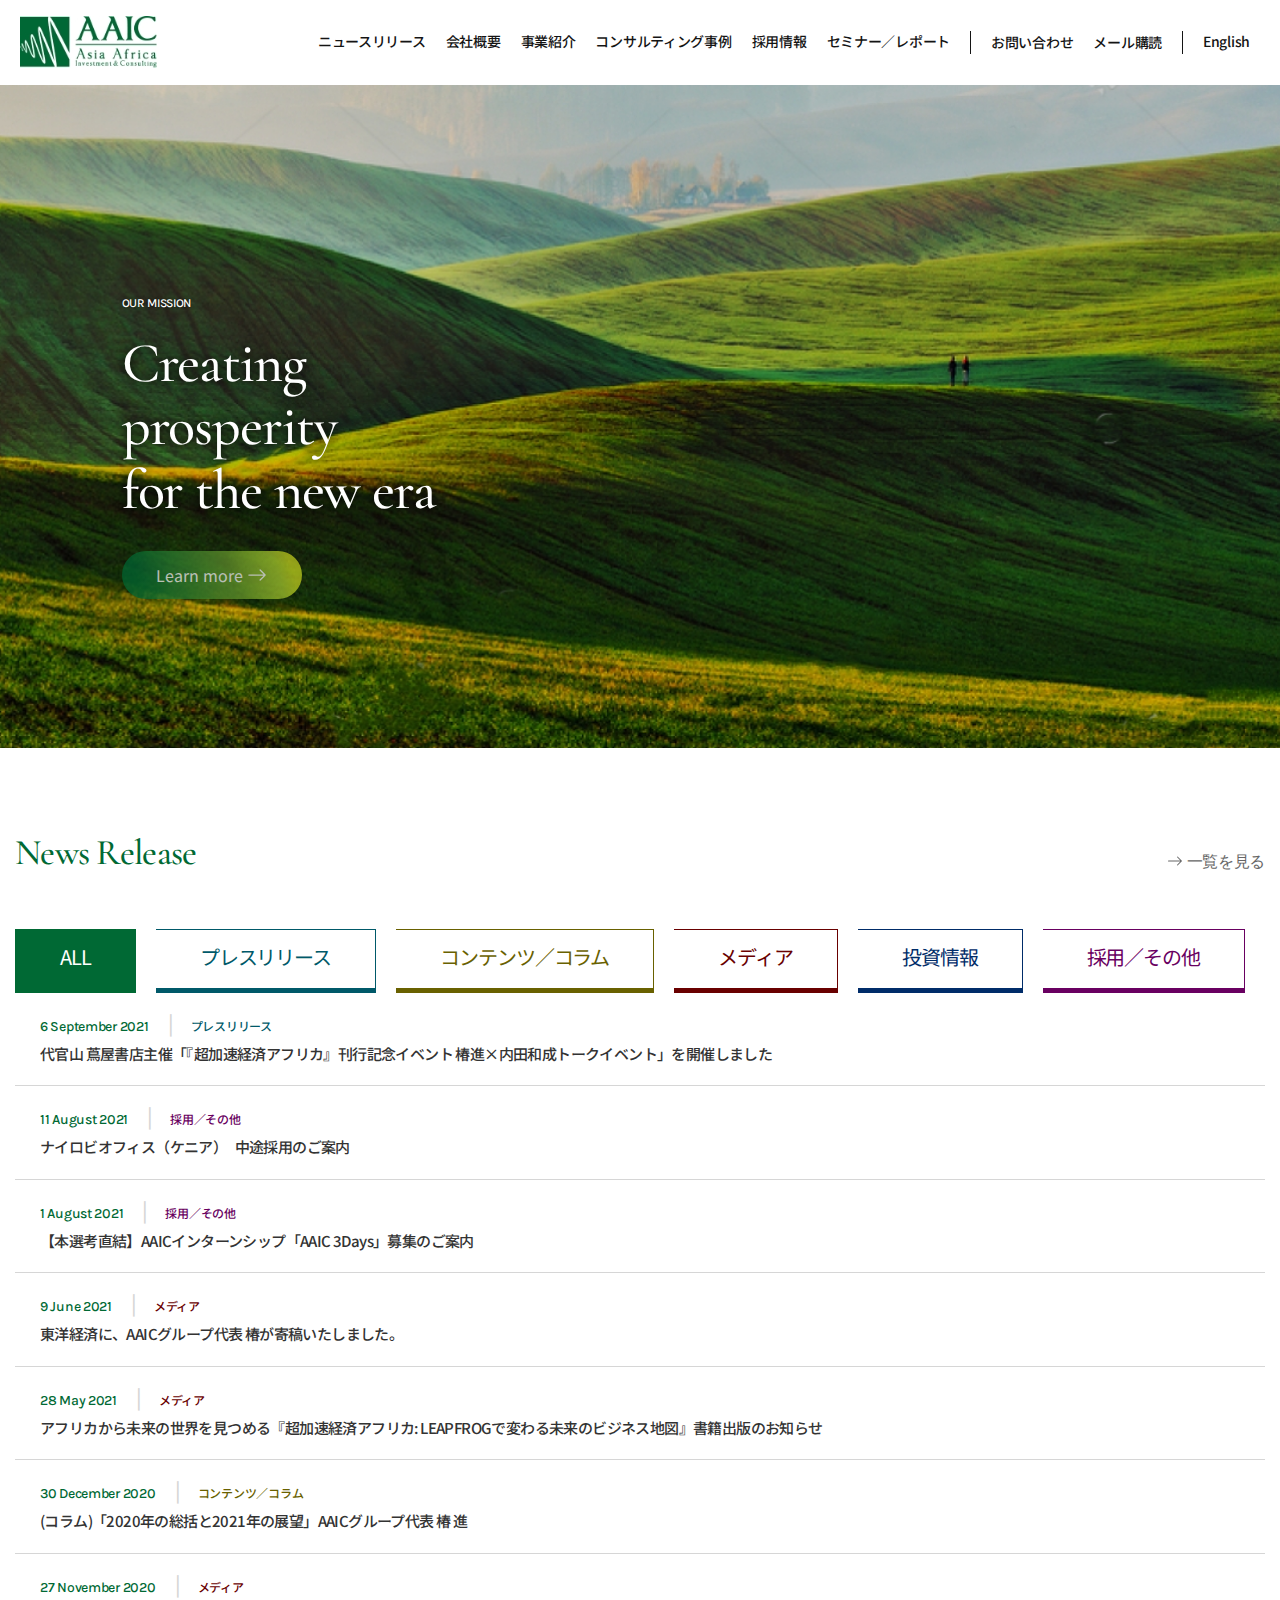
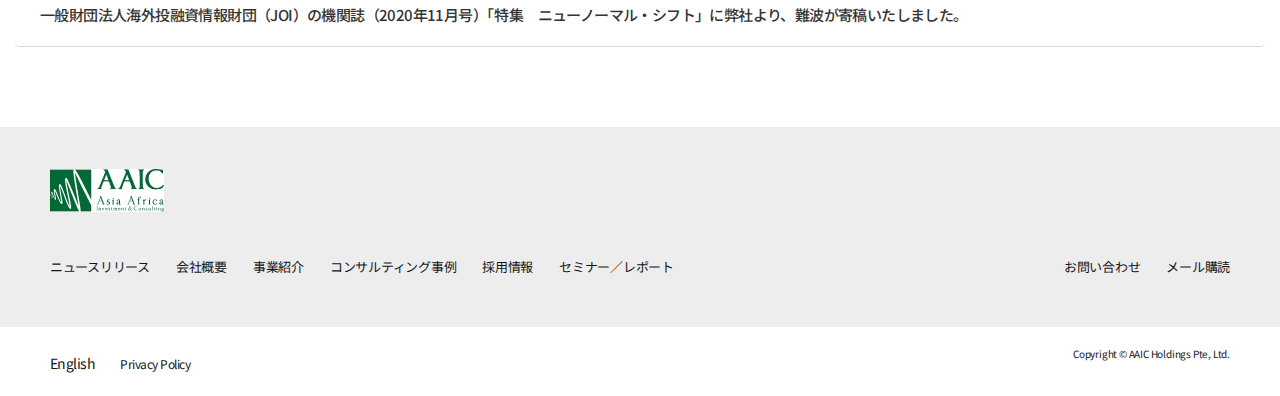
==== aaic/index.html @ 845ca5a8 "deploy" ====
<!doctype html><html lang=""><head><meta charset="utf-8"><meta http-equiv="X-UA-Compatible" content="IE=edge"><meta name="viewport" content="width=device-width,initial-scale=1,shrink-to-fit=no"><link rel="icon" href="/favicon.ico"><title>aaic</title><script defer="defer" type="module" src="/js/chunk-vendors.25157bea.js"></script><script defer="defer" type="module" src="/js/app.3778b947.js"></script><link href="/css/app.401bd518.css" rel="stylesheet"><script defer="defer" src="/js/chunk-vendors-legacy.6e0a850a.js" nomodule></script><script defer="defer" src="/js/app-legacy.5fd14888.js" nomodule></script></head><body><noscript><strong>We're sorry but aaic doesn't work properly without JavaScript enabled. Please enable it to continue.</strong></noscript><div id="app"></div></body></html>
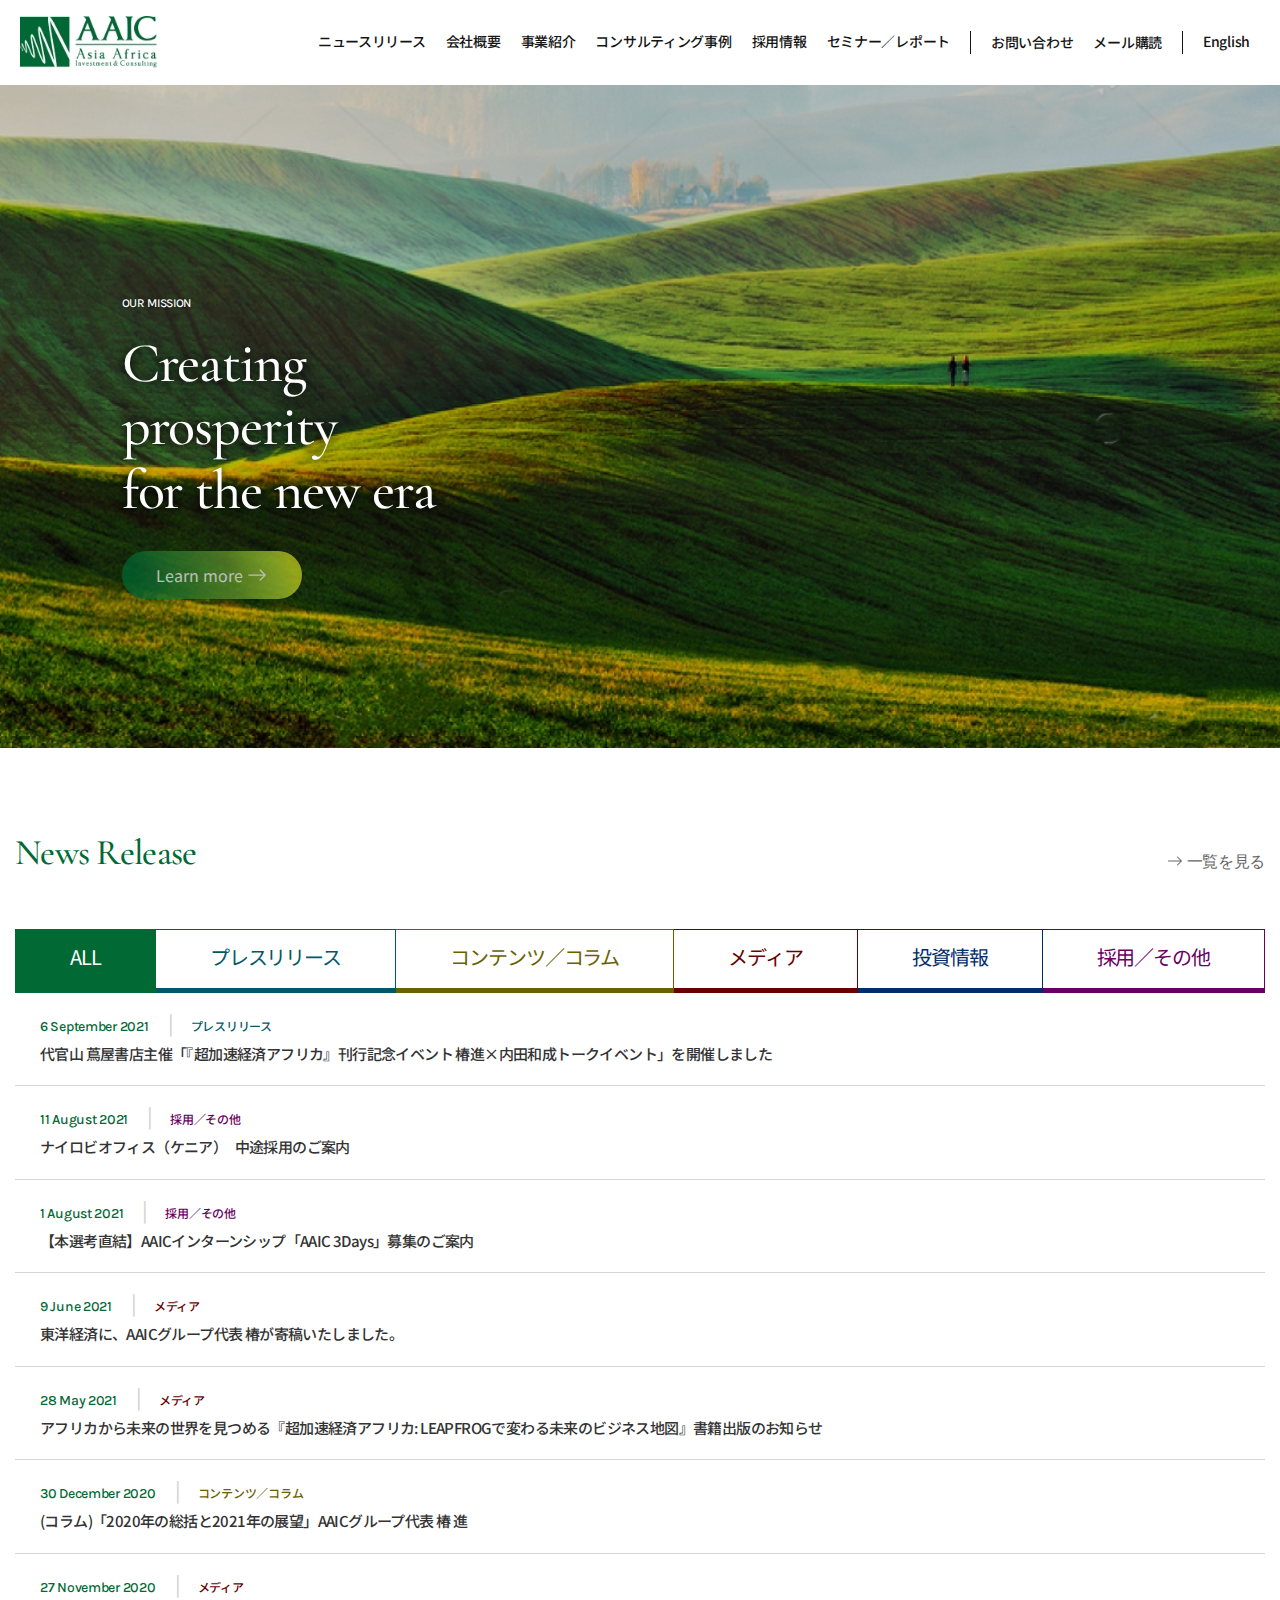
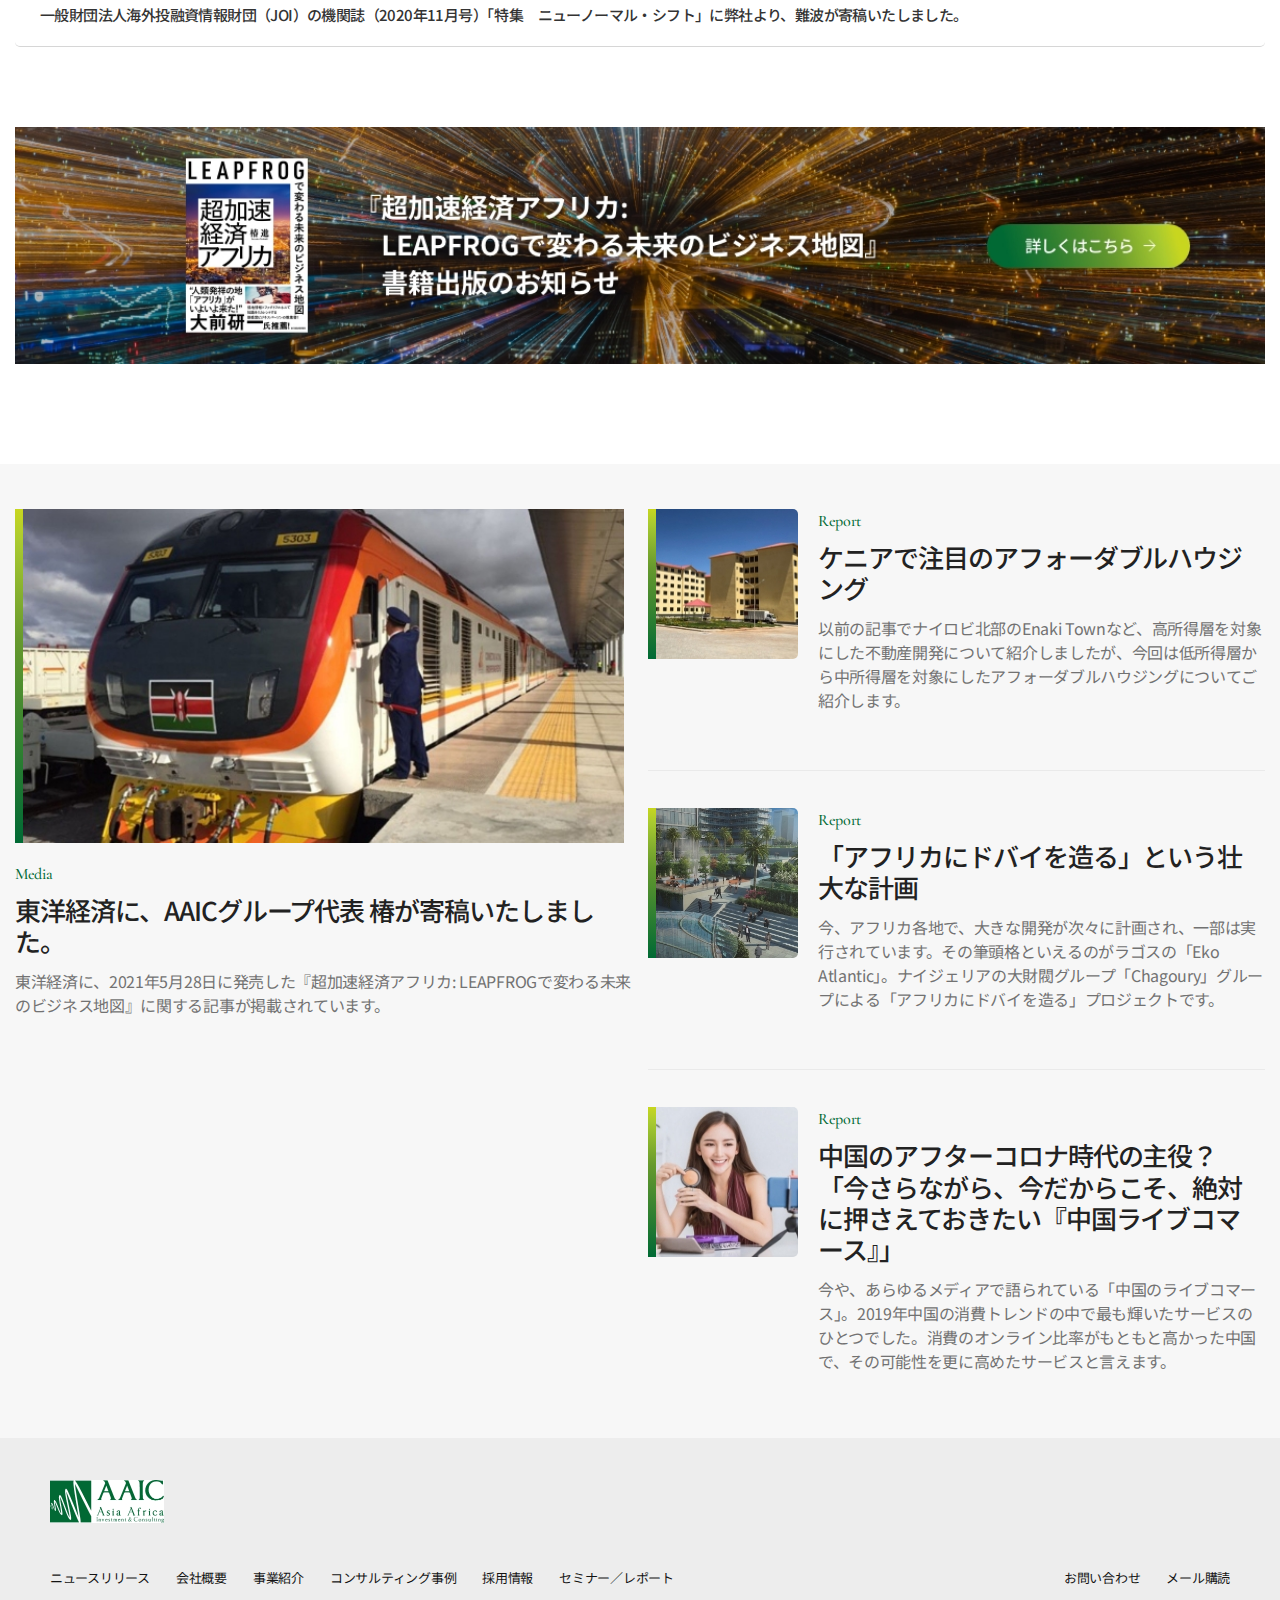
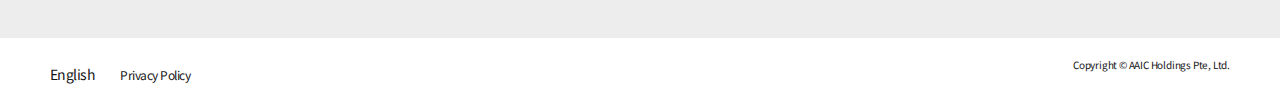
==== commit 9c0e17a2: "deploy" ====
--- a/aaic/index.html
+++ b/aaic/index.html
@@ -1 +1 @@
-<!doctype html><html lang=""><head><meta charset="utf-8"><meta http-equiv="X-UA-Compatible" content="IE=edge"><meta name="viewport" content="width=device-width,initial-scale=1,shrink-to-fit=no"><link rel="icon" href="/favicon.ico"><title>aaic</title><script defer="defer" type="module" src="/js/chunk-vendors.25157bea.js"></script><script defer="defer" type="module" src="/js/app.3778b947.js"></script><link href="/css/app.401bd518.css" rel="stylesheet"><script defer="defer" src="/js/chunk-vendors-legacy.6e0a850a.js" nomodule></script><script defer="defer" src="/js/app-legacy.5fd14888.js" nomodule></script></head><body><noscript><strong>We're sorry but aaic doesn't work properly without JavaScript enabled. Please enable it to continue.</strong></noscript><div id="app"></div></body></html>+<!doctype html><html lang=""><head><meta charset="utf-8"><meta http-equiv="X-UA-Compatible" content="IE=edge"><meta name="viewport" content="width=device-width,initial-scale=1,shrink-to-fit=no"><link rel="icon" href="/aaic/favicon.ico"><title>aaic</title><script defer="defer" type="module" src="/aaic/js/chunk-vendors.1014a394.js"></script><script defer="defer" type="module" src="/aaic/js/app.ac16216f.js"></script><link href="/aaic/css/app.35cb3656.css" rel="stylesheet"><script defer="defer" src="/aaic/js/chunk-vendors-legacy.de3f3c85.js" nomodule></script><script defer="defer" src="/aaic/js/app-legacy.ffe0fc0a.js" nomodule></script></head><body><noscript><strong>We're sorry but aaic doesn't work properly without JavaScript enabled. Please enable it to continue.</strong></noscript><div id="app"></div></body></html>--- a/aaic/css/app.35cb3656.css
+++ b/aaic/css/app.35cb3656.css
@@ -0,0 +1,40 @@
+@import url(https://fonts.googleapis.com/css2?family=Noto+Sans+TC:wght@300;400;500;700&family=Noto+Serif+TC:wght@200;400;500;600;700;900&display=swap);@import url(https://fonts.googleapis.com/css2?family=Noto+Sans+JP:wght@100;300;400;500;700;900&display=swap);@import url(https://fonts.googleapis.com/css2?family=Cormorant+Garamond:ital,wght@0,300;0,400;0,500;0,600;0,700;1,300;1,400;1,500;1,600;1,700&display=swap);@import url(https://fonts.googleapis.com/css2?family=Karla:wght@200;300;400;500;600;700;800&display=swap);
+/*!
+ * Bootstrap v4.5.3 (https://getbootstrap.com/)
+ * Copyright 2011-2020 The Bootstrap Authors
+ * Copyright 2011-2020 Twitter, Inc.
+ * Licensed under MIT (https://github.com/twbs/bootstrap/blob/main/LICENSE)
+ */:root{--blue:#007bff;--indigo:#6610f2;--purple:#6f42c1;--pink:#e83e8c;--red:#dc3545;--orange:#fd7e14;--yellow:#ffc107;--green:#28a745;--teal:#20c997;--cyan:#17a2b8;--white:#fff;--gray:#6c757d;--gray-dark:#343a40;--primary:#007bff;--secondary:#6c757d;--success:#28a745;--info:#17a2b8;--warning:#ffc107;--danger:#dc3545;--light:#f8f9fa;--dark:#343a40;--breakpoint-xs:0;--breakpoint-sm:576px;--breakpoint-md:768px;--breakpoint-lg:992px;--breakpoint-xl:1200px;--font-family-sans-serif:-apple-system,BlinkMacSystemFont,"Segoe UI",Roboto,"Helvetica Neue",Arial,"Noto Sans",sans-serif,"Apple Color Emoji","Segoe UI Emoji","Segoe UI Symbol","Noto Color Emoji";--font-family-monospace:SFMono-Regular,Menlo,Monaco,Consolas,"Liberation Mono","Courier New",monospace}*,:after,:before{box-sizing:border-box}html{font-family:sans-serif;line-height:1.15;-webkit-text-size-adjust:100%;-webkit-tap-highlight-color:rgba(0,0,0,0)}article,aside,figcaption,figure,footer,header,hgroup,main,nav,section{display:block}body{margin:0;font-family:-apple-system,BlinkMacSystemFont,Segoe UI,Roboto,Helvetica Neue,Arial,Noto Sans,sans-serif,Apple Color Emoji,Segoe UI Emoji,Segoe UI Symbol,Noto Color Emoji;font-size:1rem;font-weight:400;line-height:1.5;color:#212529;text-align:left;background-color:#fff}[tabindex="-1"]:focus:not(:focus-visible){outline:0!important}hr{box-sizing:content-box;height:0;overflow:visible}h1,h2,h3,h4,h5,h6{margin-top:0;margin-bottom:.5rem}p{margin-top:0;margin-bottom:1rem}abbr[data-original-title],abbr[title]{text-decoration:underline;-webkit-text-decoration:underline dotted;text-decoration:underline dotted;cursor:help;border-bottom:0;-webkit-text-decoration-skip-ink:none;text-decoration-skip-ink:none}address{font-style:normal;line-height:inherit}address,dl,ol,ul{margin-bottom:1rem}dl,ol,ul{margin-top:0}ol ol,ol ul,ul ol,ul ul{margin-bottom:0}dt{font-weight:700}dd{margin-bottom:.5rem;margin-left:0}blockquote{margin:0 0 1rem}b,strong{font-weight:bolder}small{font-size:80%}sub,sup{position:relative;font-size:75%;line-height:0;vertical-align:baseline}sub{bottom:-.25em}sup{top:-.5em}a{color:#007bff;text-decoration:none;background-color:transparent}a:hover{color:#0056b3;text-decoration:underline}a:not([href]):not([class]),a:not([href]):not([class]):hover{color:inherit;text-decoration:none}code,kbd,pre,samp{font-family:SFMono-Regular,Menlo,Monaco,Consolas,Liberation Mono,Courier New,monospace;font-size:1em}pre{margin-top:0;margin-bottom:1rem;overflow:auto;-ms-overflow-style:scrollbar}figure{margin:0 0 1rem}img{border-style:none}img,svg{vertical-align:middle}svg{overflow:hidden}table{border-collapse:collapse}caption{padding-top:.75rem;padding-bottom:.75rem;color:#6c757d;text-align:left;caption-side:bottom}th{text-align:inherit;text-align:-webkit-match-parent}label{display:inline-block;margin-bottom:.5rem}button{border-radius:0}button:focus{outline:1px dotted;outline:5px auto -webkit-focus-ring-color}button,input,optgroup,select,textarea{margin:0;font-family:inherit;font-size:inherit;line-height:inherit}button,input{overflow:visible}button,select{text-transform:none}[role=button]{cursor:pointer}select{word-wrap:normal}[type=button],[type=reset],[type=submit],button{-webkit-appearance:button}[type=button]:not(:disabled),[type=reset]:not(:disabled),[type=submit]:not(:disabled),button:not(:disabled){cursor:pointer}[type=button]::-moz-focus-inner,[type=reset]::-moz-focus-inner,[type=submit]::-moz-focus-inner,button::-moz-focus-inner{padding:0;border-style:none}input[type=checkbox],input[type=radio]{box-sizing:border-box;padding:0}textarea{overflow:auto;resize:vertical}fieldset{min-width:0;padding:0;margin:0;border:0}legend{display:block;width:100%;max-width:100%;padding:0;margin-bottom:.5rem;font-size:1.5rem;line-height:inherit;color:inherit;white-space:normal}progress{vertical-align:baseline}[type=number]::-webkit-inner-spin-button,[type=number]::-webkit-outer-spin-button{height:auto}[type=search]{outline-offset:-2px;-webkit-appearance:none}[type=search]::-webkit-search-decoration{-webkit-appearance:none}::-webkit-file-upload-button{font:inherit;-webkit-appearance:button}output{display:inline-block}summary{display:list-item;cursor:pointer}template{display:none}[hidden]{display:none!important}.h1,.h2,.h3,.h4,.h5,.h6,h1,h2,h3,h4,h5,h6{margin-bottom:.5rem;font-weight:500;line-height:1.2}.h1,h1{font-size:2.5rem}.h2,h2{font-size:2rem}.h3,h3{font-size:1.75rem}.h4,h4{font-size:1.5rem}.h5,h5{font-size:1.25rem}.h6,h6{font-size:1rem}.lead{font-size:1.25rem;font-weight:300}.display-1{font-size:6rem}.display-1,.display-2{font-weight:300;line-height:1.2}.display-2{font-size:5.5rem}.display-3{font-size:4.5rem}.display-3,.display-4{font-weight:300;line-height:1.2}.display-4{font-size:3.5rem}hr{margin-top:1rem;margin-bottom:1rem;border:0;border-top:1px solid rgba(0,0,0,.1)}.small,small{font-size:80%;font-weight:400}.mark,mark{padding:.2em;background-color:#fcf8e3}.list-inline,.list-unstyled{padding-left:0;list-style:none}.list-inline-item{display:inline-block}.list-inline-item:not(:last-child){margin-right:.5rem}.initialism{font-size:90%;text-transform:uppercase}.blockquote{margin-bottom:1rem;font-size:1.25rem}.blockquote-footer{display:block;font-size:80%;color:#6c757d}.blockquote-footer:before{content:"\2014\00A0"}.img-fluid,.img-thumbnail{max-width:100%;height:auto}.img-thumbnail{padding:.25rem;background-color:#fff;border:1px solid #dee2e6;border-radius:.25rem}.figure{display:inline-block}.figure-img{margin-bottom:.5rem;line-height:1}.figure-caption{font-size:90%;color:#6c757d}code{font-size:87.5%;color:#e83e8c;word-wrap:break-word}a>code{color:inherit}kbd{padding:.2rem .4rem;font-size:87.5%;color:#fff;background-color:#212529;border-radius:.2rem}kbd kbd{padding:0;font-size:100%;font-weight:700}pre{display:block;font-size:87.5%;color:#212529}pre code{font-size:inherit;color:inherit;word-break:normal}.pre-scrollable{max-height:340px;overflow-y:scroll}.container,.container-fluid,.container-lg,.container-md,.container-sm,.container-xl,.container-xxl{width:100%;padding-right:15px;padding-left:15px;margin-right:auto;margin-left:auto}@media (min-width:576px){.container,.container-sm{max-width:400px}}@media (min-width:768px){.container,.container-md,.container-sm{max-width:777px}}@media (min-width:992px){.container,.container-lg,.container-md,.container-sm{max-width:1100px}}@media (min-width:1200px){.container,.container-lg,.container-md,.container-sm,.container-xl{max-width:1300px}}.container,.container-lg,.container-md,.container-sm,.container-xl{max-width:1440px}.row{display:flex;flex-wrap:wrap;margin-right:-15px;margin-left:-15px}.no-gutters{margin-right:0;margin-left:0}.no-gutters>.col,.no-gutters>[class*=col-]{padding-right:0;padding-left:0}.col,.col-1,.col-10,.col-11,.col-12,.col-2,.col-3,.col-4,.col-5,.col-6,.col-7,.col-8,.col-9,.col-auto,.col-lg,.col-lg-1,.col-lg-10,.col-lg-11,.col-lg-12,.col-lg-2,.col-lg-3,.col-lg-4,.col-lg-5,.col-lg-6,.col-lg-7,.col-lg-8,.col-lg-9,.col-lg-auto,.col-md,.col-md-1,.col-md-10,.col-md-11,.col-md-12,.col-md-2,.col-md-3,.col-md-4,.col-md-5,.col-md-6,.col-md-7,.col-md-8,.col-md-9,.col-md-auto,.col-sm,.col-sm-1,.col-sm-10,.col-sm-11,.col-sm-12,.col-sm-2,.col-sm-3,.col-sm-4,.col-sm-5,.col-sm-6,.col-sm-7,.col-sm-8,.col-sm-9,.col-sm-auto,.col-xl,.col-xl-1,.col-xl-10,.col-xl-11,.col-xl-12,.col-xl-2,.col-xl-3,.col-xl-4,.col-xl-5,.col-xl-6,.col-xl-7,.col-xl-8,.col-xl-9,.col-xl-auto{position:relative;width:100%;padding-right:15px;padding-left:15px}.col{flex-basis:0;flex-grow:1;max-width:100%}.row-cols-1>*{flex:0 0 100%;max-width:100%}.row-cols-2>*{flex:0 0 50%;max-width:50%}.row-cols-3>*{flex:0 0 33.33333%;max-width:33.33333%}.row-cols-4>*{flex:0 0 25%;max-width:25%}.row-cols-5>*{flex:0 0 20%;max-width:20%}.row-cols-6>*{flex:0 0 16.66667%;max-width:16.66667%}.col-auto{flex:0 0 auto;width:auto;max-width:100%}.col-1{flex:0 0 8.33333%;max-width:8.33333%}.col-2{flex:0 0 16.66667%;max-width:16.66667%}.col-3{flex:0 0 25%;max-width:25%}.col-4{flex:0 0 33.33333%;max-width:33.33333%}.col-5{flex:0 0 41.66667%;max-width:41.66667%}.col-6{flex:0 0 50%;max-width:50%}.col-7{flex:0 0 58.33333%;max-width:58.33333%}.col-8{flex:0 0 66.66667%;max-width:66.66667%}.col-9{flex:0 0 75%;max-width:75%}.col-10{flex:0 0 83.33333%;max-width:83.33333%}.col-11{flex:0 0 91.66667%;max-width:91.66667%}.col-12{flex:0 0 100%;max-width:100%}.order-first{order:-1}.order-last{order:13}.order-0{order:0}.order-1{order:1}.order-2{order:2}.order-3{order:3}.order-4{order:4}.order-5{order:5}.order-6{order:6}.order-7{order:7}.order-8{order:8}.order-9{order:9}.order-10{order:10}.order-11{order:11}.order-12{order:12}.offset-1{margin-left:8.33333%}.offset-2{margin-left:16.66667%}.offset-3{margin-left:25%}.offset-4{margin-left:33.33333%}.offset-5{margin-left:41.66667%}.offset-6{margin-left:50%}.offset-7{margin-left:58.33333%}.offset-8{margin-left:66.66667%}.offset-9{margin-left:75%}.offset-10{margin-left:83.33333%}.offset-11{margin-left:91.66667%}@media (min-width:576px){.col-sm{flex-basis:0;flex-grow:1;max-width:100%}.row-cols-sm-1>*{flex:0 0 100%;max-width:100%}.row-cols-sm-2>*{flex:0 0 50%;max-width:50%}.row-cols-sm-3>*{flex:0 0 33.33333%;max-width:33.33333%}.row-cols-sm-4>*{flex:0 0 25%;max-width:25%}.row-cols-sm-5>*{flex:0 0 20%;max-width:20%}.row-cols-sm-6>*{flex:0 0 16.66667%;max-width:16.66667%}.col-sm-auto{flex:0 0 auto;width:auto;max-width:100%}.col-sm-1{flex:0 0 8.33333%;max-width:8.33333%}.col-sm-2{flex:0 0 16.66667%;max-width:16.66667%}.col-sm-3{flex:0 0 25%;max-width:25%}.col-sm-4{flex:0 0 33.33333%;max-width:33.33333%}.col-sm-5{flex:0 0 41.66667%;max-width:41.66667%}.col-sm-6{flex:0 0 50%;max-width:50%}.col-sm-7{flex:0 0 58.33333%;max-width:58.33333%}.col-sm-8{flex:0 0 66.66667%;max-width:66.66667%}.col-sm-9{flex:0 0 75%;max-width:75%}.col-sm-10{flex:0 0 83.33333%;max-width:83.33333%}.col-sm-11{flex:0 0 91.66667%;max-width:91.66667%}.col-sm-12{flex:0 0 100%;max-width:100%}.order-sm-first{order:-1}.order-sm-last{order:13}.order-sm-0{order:0}.order-sm-1{order:1}.order-sm-2{order:2}.order-sm-3{order:3}.order-sm-4{order:4}.order-sm-5{order:5}.order-sm-6{order:6}.order-sm-7{order:7}.order-sm-8{order:8}.order-sm-9{order:9}.order-sm-10{order:10}.order-sm-11{order:11}.order-sm-12{order:12}.offset-sm-0{margin-left:0}.offset-sm-1{margin-left:8.33333%}.offset-sm-2{margin-left:16.66667%}.offset-sm-3{margin-left:25%}.offset-sm-4{margin-left:33.33333%}.offset-sm-5{margin-left:41.66667%}.offset-sm-6{margin-left:50%}.offset-sm-7{margin-left:58.33333%}.offset-sm-8{margin-left:66.66667%}.offset-sm-9{margin-left:75%}.offset-sm-10{margin-left:83.33333%}.offset-sm-11{margin-left:91.66667%}}@media (min-width:768px){.col-md{flex-basis:0;flex-grow:1;max-width:100%}.row-cols-md-1>*{flex:0 0 100%;max-width:100%}.row-cols-md-2>*{flex:0 0 50%;max-width:50%}.row-cols-md-3>*{flex:0 0 33.33333%;max-width:33.33333%}.row-cols-md-4>*{flex:0 0 25%;max-width:25%}.row-cols-md-5>*{flex:0 0 20%;max-width:20%}.row-cols-md-6>*{flex:0 0 16.66667%;max-width:16.66667%}.col-md-auto{flex:0 0 auto;width:auto;max-width:100%}.col-md-1{flex:0 0 8.33333%;max-width:8.33333%}.col-md-2{flex:0 0 16.66667%;max-width:16.66667%}.col-md-3{flex:0 0 25%;max-width:25%}.col-md-4{flex:0 0 33.33333%;max-width:33.33333%}.col-md-5{flex:0 0 41.66667%;max-width:41.66667%}.col-md-6{flex:0 0 50%;max-width:50%}.col-md-7{flex:0 0 58.33333%;max-width:58.33333%}.col-md-8{flex:0 0 66.66667%;max-width:66.66667%}.col-md-9{flex:0 0 75%;max-width:75%}.col-md-10{flex:0 0 83.33333%;max-width:83.33333%}.col-md-11{flex:0 0 91.66667%;max-width:91.66667%}.col-md-12{flex:0 0 100%;max-width:100%}.order-md-first{order:-1}.order-md-last{order:13}.order-md-0{order:0}.order-md-1{order:1}.order-md-2{order:2}.order-md-3{order:3}.order-md-4{order:4}.order-md-5{order:5}.order-md-6{order:6}.order-md-7{order:7}.order-md-8{order:8}.order-md-9{order:9}.order-md-10{order:10}.order-md-11{order:11}.order-md-12{order:12}.offset-md-0{margin-left:0}.offset-md-1{margin-left:8.33333%}.offset-md-2{margin-left:16.66667%}.offset-md-3{margin-left:25%}.offset-md-4{margin-left:33.33333%}.offset-md-5{margin-left:41.66667%}.offset-md-6{margin-left:50%}.offset-md-7{margin-left:58.33333%}.offset-md-8{margin-left:66.66667%}.offset-md-9{margin-left:75%}.offset-md-10{margin-left:83.33333%}.offset-md-11{margin-left:91.66667%}}@media (min-width:992px){.col-lg{flex-basis:0;flex-grow:1;max-width:100%}.row-cols-lg-1>*{flex:0 0 100%;max-width:100%}.row-cols-lg-2>*{flex:0 0 50%;max-width:50%}.row-cols-lg-3>*{flex:0 0 33.33333%;max-width:33.33333%}.row-cols-lg-4>*{flex:0 0 25%;max-width:25%}.row-cols-lg-5>*{flex:0 0 20%;max-width:20%}.row-cols-lg-6>*{flex:0 0 16.66667%;max-width:16.66667%}.col-lg-auto{flex:0 0 auto;width:auto;max-width:100%}.col-lg-1{flex:0 0 8.33333%;max-width:8.33333%}.col-lg-2{flex:0 0 16.66667%;max-width:16.66667%}.col-lg-3{flex:0 0 25%;max-width:25%}.col-lg-4{flex:0 0 33.33333%;max-width:33.33333%}.col-lg-5{flex:0 0 41.66667%;max-width:41.66667%}.col-lg-6{flex:0 0 50%;max-width:50%}.col-lg-7{flex:0 0 58.33333%;max-width:58.33333%}.col-lg-8{flex:0 0 66.66667%;max-width:66.66667%}.col-lg-9{flex:0 0 75%;max-width:75%}.col-lg-10{flex:0 0 83.33333%;max-width:83.33333%}.col-lg-11{flex:0 0 91.66667%;max-width:91.66667%}.col-lg-12{flex:0 0 100%;max-width:100%}.order-lg-first{order:-1}.order-lg-last{order:13}.order-lg-0{order:0}.order-lg-1{order:1}.order-lg-2{order:2}.order-lg-3{order:3}.order-lg-4{order:4}.order-lg-5{order:5}.order-lg-6{order:6}.order-lg-7{order:7}.order-lg-8{order:8}.order-lg-9{order:9}.order-lg-10{order:10}.order-lg-11{order:11}.order-lg-12{order:12}.offset-lg-0{margin-left:0}.offset-lg-1{margin-left:8.33333%}.offset-lg-2{margin-left:16.66667%}.offset-lg-3{margin-left:25%}.offset-lg-4{margin-left:33.33333%}.offset-lg-5{margin-left:41.66667%}.offset-lg-6{margin-left:50%}.offset-lg-7{margin-left:58.33333%}.offset-lg-8{margin-left:66.66667%}.offset-lg-9{margin-left:75%}.offset-lg-10{margin-left:83.33333%}.offset-lg-11{margin-left:91.66667%}}@media (min-width:1200px){.col-xl{flex-basis:0;flex-grow:1;max-width:100%}.row-cols-xl-1>*{flex:0 0 100%;max-width:100%}.row-cols-xl-2>*{flex:0 0 50%;max-width:50%}.row-cols-xl-3>*{flex:0 0 33.33333%;max-width:33.33333%}.row-cols-xl-4>*{flex:0 0 25%;max-width:25%}.row-cols-xl-5>*{flex:0 0 20%;max-width:20%}.row-cols-xl-6>*{flex:0 0 16.66667%;max-width:16.66667%}.col-xl-auto{flex:0 0 auto;width:auto;max-width:100%}.col-xl-1{flex:0 0 8.33333%;max-width:8.33333%}.col-xl-2{flex:0 0 16.66667%;max-width:16.66667%}.col-xl-3{flex:0 0 25%;max-width:25%}.col-xl-4{flex:0 0 33.33333%;max-width:33.33333%}.col-xl-5{flex:0 0 41.66667%;max-width:41.66667%}.col-xl-6{flex:0 0 50%;max-width:50%}.col-xl-7{flex:0 0 58.33333%;max-width:58.33333%}.col-xl-8{flex:0 0 66.66667%;max-width:66.66667%}.col-xl-9{flex:0 0 75%;max-width:75%}.col-xl-10{flex:0 0 83.33333%;max-width:83.33333%}.col-xl-11{flex:0 0 91.66667%;max-width:91.66667%}.col-xl-12{flex:0 0 100%;max-width:100%}.order-xl-first{order:-1}.order-xl-last{order:13}.order-xl-0{order:0}.order-xl-1{order:1}.order-xl-2{order:2}.order-xl-3{order:3}.order-xl-4{order:4}.order-xl-5{order:5}.order-xl-6{order:6}.order-xl-7{order:7}.order-xl-8{order:8}.order-xl-9{order:9}.order-xl-10{order:10}.order-xl-11{order:11}.order-xl-12{order:12}.offset-xl-0{margin-left:0}.offset-xl-1{margin-left:8.33333%}.offset-xl-2{margin-left:16.66667%}.offset-xl-3{margin-left:25%}.offset-xl-4{margin-left:33.33333%}.offset-xl-5{margin-left:41.66667%}.offset-xl-6{margin-left:50%}.offset-xl-7{margin-left:58.33333%}.offset-xl-8{margin-left:66.66667%}.offset-xl-9{margin-left:75%}.offset-xl-10{margin-left:83.33333%}.offset-xl-11{margin-left:91.66667%}}.table{width:100%;margin-bottom:1rem;color:#212529}.table td,.table th{padding:.75rem;vertical-align:top;border-top:1px solid #dee2e6}.table thead th{vertical-align:bottom;border-bottom:2px solid #dee2e6}.table tbody+tbody{border-top:2px solid #dee2e6}.table-sm td,.table-sm th{padding:.3rem}.table-bordered,.table-bordered td,.table-bordered th{border:1px solid #dee2e6}.table-bordered thead td,.table-bordered thead th{border-bottom-width:2px}.table-borderless tbody+tbody,.table-borderless td,.table-borderless th,.table-borderless thead th{border:0}.table-striped tbody tr:nth-of-type(odd){background-color:rgba(0,0,0,.05)}.table-hover tbody tr:hover{color:#212529;background-color:rgba(0,0,0,.075)}.table-primary,.table-primary>td,.table-primary>th{background-color:#b8daff}.table-primary tbody+tbody,.table-primary td,.table-primary th,.table-primary thead th{border-color:#7abaff}.table-hover .table-primary:hover,.table-hover .table-primary:hover>td,.table-hover .table-primary:hover>th{background-color:#9fcdff}.table-secondary,.table-secondary>td,.table-secondary>th{background-color:#d6d8db}.table-secondary tbody+tbody,.table-secondary td,.table-secondary th,.table-secondary thead th{border-color:#b3b7bb}.table-hover .table-secondary:hover,.table-hover .table-secondary:hover>td,.table-hover .table-secondary:hover>th{background-color:#c8cbcf}.table-success,.table-success>td,.table-success>th{background-color:#c3e6cb}.table-success tbody+tbody,.table-success td,.table-success th,.table-success thead th{border-color:#8fd19e}.table-hover .table-success:hover,.table-hover .table-success:hover>td,.table-hover .table-success:hover>th{background-color:#b1dfbb}.table-info,.table-info>td,.table-info>th{background-color:#bee5eb}.table-info tbody+tbody,.table-info td,.table-info th,.table-info thead th{border-color:#86cfda}.table-hover .table-info:hover,.table-hover .table-info:hover>td,.table-hover .table-info:hover>th{background-color:#abdde5}.table-warning,.table-warning>td,.table-warning>th{background-color:#ffeeba}.table-warning tbody+tbody,.table-warning td,.table-warning th,.table-warning thead th{border-color:#ffdf7e}.table-hover .table-warning:hover,.table-hover .table-warning:hover>td,.table-hover .table-warning:hover>th{background-color:#ffe8a1}.table-danger,.table-danger>td,.table-danger>th{background-color:#f5c6cb}.table-danger tbody+tbody,.table-danger td,.table-danger th,.table-danger thead th{border-color:#ed969e}.table-hover .table-danger:hover,.table-hover .table-danger:hover>td,.table-hover .table-danger:hover>th{background-color:#f1b0b7}.table-light,.table-light>td,.table-light>th{background-color:#fdfdfe}.table-light tbody+tbody,.table-light td,.table-light th,.table-light thead th{border-color:#fbfcfc}.table-hover .table-light:hover,.table-hover .table-light:hover>td,.table-hover .table-light:hover>th{background-color:#ececf6}.table-dark,.table-dark>td,.table-dark>th{background-color:#c6c8ca}.table-dark tbody+tbody,.table-dark td,.table-dark th,.table-dark thead th{border-color:#95999c}.table-hover .table-dark:hover,.table-hover .table-dark:hover>td,.table-hover .table-dark:hover>th{background-color:#b9bbbe}.table-active,.table-active>td,.table-active>th,.table-hover .table-active:hover,.table-hover .table-active:hover>td,.table-hover .table-active:hover>th{background-color:rgba(0,0,0,.075)}.table .thead-dark th{color:#fff;background-color:#343a40;border-color:#454d55}.table .thead-light th{color:#495057;background-color:#e9ecef;border-color:#dee2e6}.table-dark{color:#fff;background-color:#343a40}.table-dark td,.table-dark th,.table-dark thead th{border-color:#454d55}.table-dark.table-bordered{border:0}.table-dark.table-striped tbody tr:nth-of-type(odd){background-color:hsla(0,0%,100%,.05)}.table-dark.table-hover tbody tr:hover{color:#fff;background-color:hsla(0,0%,100%,.075)}@media (max-width:575.98px){.table-responsive-sm{display:block;width:100%;overflow-x:auto;-webkit-overflow-scrolling:touch}.table-responsive-sm>.table-bordered{border:0}}@media (max-width:767.98px){.table-responsive-md{display:block;width:100%;overflow-x:auto;-webkit-overflow-scrolling:touch}.table-responsive-md>.table-bordered{border:0}}@media (max-width:991.98px){.table-responsive-lg{display:block;width:100%;overflow-x:auto;-webkit-overflow-scrolling:touch}.table-responsive-lg>.table-bordered{border:0}}@media (max-width:1199.98px){.table-responsive-xl{display:block;width:100%;overflow-x:auto;-webkit-overflow-scrolling:touch}.table-responsive-xl>.table-bordered{border:0}}.table-responsive{display:block;width:100%;overflow-x:auto;-webkit-overflow-scrolling:touch}.table-responsive>.table-bordered{border:0}.form-control{display:block;width:100%;height:calc(1.5em + .75rem + 2px);padding:.375rem .75rem;font-size:1rem;font-weight:400;line-height:1.5;color:#495057;background-color:#fff;background-clip:padding-box;border:1px solid #ced4da;border-radius:.25rem;transition:border-color .15s ease-in-out,box-shadow .15s ease-in-out}@media (prefers-reduced-motion:reduce){.form-control{transition:none}}.form-control::-ms-expand{background-color:transparent;border:0}.form-control:-moz-focusring{color:transparent;text-shadow:0 0 0 #495057}.form-control:focus{color:#495057;background-color:#fff;border-color:#80bdff;outline:0;box-shadow:0 0 0 .2rem rgba(0,123,255,.25)}.form-control::-moz-placeholder{color:#6c757d;opacity:1}.form-control:-ms-input-placeholder{color:#6c757d;opacity:1}.form-control::placeholder{color:#6c757d;opacity:1}.form-control:disabled,.form-control[readonly]{background-color:#e9ecef;opacity:1}input[type=date].form-control,input[type=datetime-local].form-control,input[type=month].form-control,input[type=time].form-control{-webkit-appearance:none;-moz-appearance:none;appearance:none}select.form-control:focus::-ms-value{color:#495057;background-color:#fff}.form-control-file,.form-control-range{display:block;width:100%}.col-form-label{padding-top:calc(.375rem + 1px);padding-bottom:calc(.375rem + 1px);margin-bottom:0;font-size:inherit;line-height:1.5}.col-form-label-lg{padding-top:calc(.5rem + 1px);padding-bottom:calc(.5rem + 1px);font-size:1.25rem;line-height:1.5}.col-form-label-sm{padding-top:calc(.25rem + 1px);padding-bottom:calc(.25rem + 1px);font-size:.875rem;line-height:1.5}.form-control-plaintext{display:block;width:100%;padding:.375rem 0;margin-bottom:0;font-size:1rem;line-height:1.5;color:#212529;background-color:transparent;border:solid transparent;border-width:1px 0}.form-control-plaintext.form-control-lg,.form-control-plaintext.form-control-sm{padding-right:0;padding-left:0}.form-control-sm{height:calc(1.5em + .5rem + 2px);padding:.25rem .5rem;font-size:.875rem;line-height:1.5;border-radius:.2rem}.form-control-lg{height:calc(1.5em + 1rem + 2px);padding:.5rem 1rem;font-size:1.25rem;line-height:1.5;border-radius:.3rem}select.form-control[multiple],select.form-control[size],textarea.form-control{height:auto}.form-group{margin-bottom:1rem}.form-text{display:block;margin-top:.25rem}.form-row{display:flex;flex-wrap:wrap;margin-right:-5px;margin-left:-5px}.form-row>.col,.form-row>[class*=col-]{padding-right:5px;padding-left:5px}.form-check{position:relative;display:block;padding-left:1.25rem}.form-check-input{position:absolute;margin-top:.3rem;margin-left:-1.25rem}.form-check-input:disabled~.form-check-label,.form-check-input[disabled]~.form-check-label{color:#6c757d}.form-check-label{margin-bottom:0}.form-check-inline{display:inline-flex;align-items:center;padding-left:0;margin-right:.75rem}.form-check-inline .form-check-input{position:static;margin-top:0;margin-right:.3125rem;margin-left:0}.valid-feedback{display:none;width:100%;margin-top:.25rem;font-size:80%;color:#28a745}.valid-tooltip{position:absolute;top:100%;left:0;z-index:5;display:none;max-width:100%;padding:.25rem .5rem;margin-top:.1rem;font-size:.875rem;line-height:1.5;color:#fff;background-color:rgba(40,167,69,.9);border-radius:.25rem}.is-valid~.valid-feedback,.is-valid~.valid-tooltip,.was-validated :valid~.valid-feedback,.was-validated :valid~.valid-tooltip{display:block}.form-control.is-valid,.was-validated .form-control:valid{border-color:#28a745;padding-right:calc(1.5em + .75rem);background-image:url("data:image/svg+xml;charset=utf-8,%3Csvg xmlns='http://www.w3.org/2000/svg' width='8' height='8'%3E%3Cpath fill='%2328a745' d='M2.3 6.73.6 4.53c-.4-1.04.46-1.4 1.1-.8l1.1 1.4 3.4-3.8c.6-.63 1.6-.27 1.2.7l-4 4.6c-.43.5-.8.4-1.1.1z'/%3E%3C/svg%3E");background-repeat:no-repeat;background-position:right calc(.375em + .1875rem) center;background-size:calc(.75em + .375rem) calc(.75em + .375rem)}.form-control.is-valid:focus,.was-validated .form-control:valid:focus{border-color:#28a745;box-shadow:0 0 0 .2rem rgba(40,167,69,.25)}.was-validated textarea.form-control:valid,textarea.form-control.is-valid{padding-right:calc(1.5em + .75rem);background-position:top calc(.375em + .1875rem) right calc(.375em + .1875rem)}.custom-select.is-valid,.was-validated .custom-select:valid{border-color:#28a745;padding-right:calc(.75em + 2.3125rem);background:url("data:image/svg+xml;charset=utf-8,%3Csvg xmlns='http://www.w3.org/2000/svg' width='4' height='5'%3E%3Cpath fill='%23343a40' d='M2 0 0 2h4zm0 5L0 3h4z'/%3E%3C/svg%3E") no-repeat right .75rem center/8px 10px,url("data:image/svg+xml;charset=utf-8,%3Csvg xmlns='http://www.w3.org/2000/svg' width='8' height='8'%3E%3Cpath fill='%2328a745' d='M2.3 6.73.6 4.53c-.4-1.04.46-1.4 1.1-.8l1.1 1.4 3.4-3.8c.6-.63 1.6-.27 1.2.7l-4 4.6c-.43.5-.8.4-1.1.1z'/%3E%3C/svg%3E") #fff no-repeat center right 1.75rem/calc(.75em + .375rem) calc(.75em + .375rem)}.custom-select.is-valid:focus,.was-validated .custom-select:valid:focus{border-color:#28a745;box-shadow:0 0 0 .2rem rgba(40,167,69,.25)}.form-check-input.is-valid~.form-check-label,.was-validated .form-check-input:valid~.form-check-label{color:#28a745}.form-check-input.is-valid~.valid-feedback,.form-check-input.is-valid~.valid-tooltip,.was-validated .form-check-input:valid~.valid-feedback,.was-validated .form-check-input:valid~.valid-tooltip{display:block}.custom-control-input.is-valid~.custom-control-label,.was-validated .custom-control-input:valid~.custom-control-label{color:#28a745}.custom-control-input.is-valid~.custom-control-label:before,.was-validated .custom-control-input:valid~.custom-control-label:before{border-color:#28a745}.custom-control-input.is-valid:checked~.custom-control-label:before,.was-validated .custom-control-input:valid:checked~.custom-control-label:before{border-color:#34ce57;background-color:#34ce57}.custom-control-input.is-valid:focus~.custom-control-label:before,.was-validated .custom-control-input:valid:focus~.custom-control-label:before{box-shadow:0 0 0 .2rem rgba(40,167,69,.25)}.custom-control-input.is-valid:focus:not(:checked)~.custom-control-label:before,.was-validated .custom-control-input:valid:focus:not(:checked)~.custom-control-label:before{border-color:#28a745}.custom-file-input.is-valid~.custom-file-label,.was-validated .custom-file-input:valid~.custom-file-label{border-color:#28a745}.custom-file-input.is-valid:focus~.custom-file-label,.was-validated .custom-file-input:valid:focus~.custom-file-label{border-color:#28a745;box-shadow:0 0 0 .2rem rgba(40,167,69,.25)}.invalid-feedback{display:none;width:100%;margin-top:.25rem;font-size:80%;color:#dc3545}.invalid-tooltip{position:absolute;top:100%;left:0;z-index:5;display:none;max-width:100%;padding:.25rem .5rem;margin-top:.1rem;font-size:.875rem;line-height:1.5;color:#fff;background-color:rgba(220,53,69,.9);border-radius:.25rem}.is-invalid~.invalid-feedback,.is-invalid~.invalid-tooltip,.was-validated :invalid~.invalid-feedback,.was-validated :invalid~.invalid-tooltip{display:block}.form-control.is-invalid,.was-validated .form-control:invalid{border-color:#dc3545;padding-right:calc(1.5em + .75rem);background-image:url("data:image/svg+xml;charset=utf-8,%3Csvg xmlns='http://www.w3.org/2000/svg' width='12' height='12' fill='none' stroke='%23dc3545'%3E%3Ccircle cx='6' cy='6' r='4.5'/%3E%3Cpath stroke-linejoin='round' d='M5.8 3.6h.4L6 6.5z'/%3E%3Ccircle cx='6' cy='8.2' r='.6' fill='%23dc3545' stroke='none'/%3E%3C/svg%3E");background-repeat:no-repeat;background-position:right calc(.375em + .1875rem) center;background-size:calc(.75em + .375rem) calc(.75em + .375rem)}.form-control.is-invalid:focus,.was-validated .form-control:invalid:focus{border-color:#dc3545;box-shadow:0 0 0 .2rem rgba(220,53,69,.25)}.was-validated textarea.form-control:invalid,textarea.form-control.is-invalid{padding-right:calc(1.5em + .75rem);background-position:top calc(.375em + .1875rem) right calc(.375em + .1875rem)}.custom-select.is-invalid,.was-validated .custom-select:invalid{border-color:#dc3545;padding-right:calc(.75em + 2.3125rem);background:url("data:image/svg+xml;charset=utf-8,%3Csvg xmlns='http://www.w3.org/2000/svg' width='4' height='5'%3E%3Cpath fill='%23343a40' d='M2 0 0 2h4zm0 5L0 3h4z'/%3E%3C/svg%3E") no-repeat right .75rem center/8px 10px,url("data:image/svg+xml;charset=utf-8,%3Csvg xmlns='http://www.w3.org/2000/svg' width='12' height='12' fill='none' stroke='%23dc3545'%3E%3Ccircle cx='6' cy='6' r='4.5'/%3E%3Cpath stroke-linejoin='round' d='M5.8 3.6h.4L6 6.5z'/%3E%3Ccircle cx='6' cy='8.2' r='.6' fill='%23dc3545' stroke='none'/%3E%3C/svg%3E") #fff no-repeat center right 1.75rem/calc(.75em + .375rem) calc(.75em + .375rem)}.custom-select.is-invalid:focus,.was-validated .custom-select:invalid:focus{border-color:#dc3545;box-shadow:0 0 0 .2rem rgba(220,53,69,.25)}.form-check-input.is-invalid~.form-check-label,.was-validated .form-check-input:invalid~.form-check-label{color:#dc3545}.form-check-input.is-invalid~.invalid-feedback,.form-check-input.is-invalid~.invalid-tooltip,.was-validated .form-check-input:invalid~.invalid-feedback,.was-validated .form-check-input:invalid~.invalid-tooltip{display:block}.custom-control-input.is-invalid~.custom-control-label,.was-validated .custom-control-input:invalid~.custom-control-label{color:#dc3545}.custom-control-input.is-invalid~.custom-control-label:before,.was-validated .custom-control-input:invalid~.custom-control-label:before{border-color:#dc3545}.custom-control-input.is-invalid:checked~.custom-control-label:before,.was-validated .custom-control-input:invalid:checked~.custom-control-label:before{border-color:#e4606d;background-color:#e4606d}.custom-control-input.is-invalid:focus~.custom-control-label:before,.was-validated .custom-control-input:invalid:focus~.custom-control-label:before{box-shadow:0 0 0 .2rem rgba(220,53,69,.25)}.custom-control-input.is-invalid:focus:not(:checked)~.custom-control-label:before,.was-validated .custom-control-input:invalid:focus:not(:checked)~.custom-control-label:before{border-color:#dc3545}.custom-file-input.is-invalid~.custom-file-label,.was-validated .custom-file-input:invalid~.custom-file-label{border-color:#dc3545}.custom-file-input.is-invalid:focus~.custom-file-label,.was-validated .custom-file-input:invalid:focus~.custom-file-label{border-color:#dc3545;box-shadow:0 0 0 .2rem rgba(220,53,69,.25)}.form-inline{display:flex;flex-flow:row wrap;align-items:center}.form-inline .form-check{width:100%}@media (min-width:576px){.form-inline label{justify-content:center}.form-inline .form-group,.form-inline label{display:flex;align-items:center;margin-bottom:0}.form-inline .form-group{flex:0 0 auto;flex-flow:row wrap}.form-inline .form-control{display:inline-block;width:auto;vertical-align:middle}.form-inline .form-control-plaintext{display:inline-block}.form-inline .custom-select,.form-inline .input-group{width:auto}.form-inline .form-check{display:flex;align-items:center;justify-content:center;width:auto;padding-left:0}.form-inline .form-check-input{position:relative;flex-shrink:0;margin-top:0;margin-right:.25rem;margin-left:0}.form-inline .custom-control{align-items:center;justify-content:center}.form-inline .custom-control-label{margin-bottom:0}}.btn{display:inline-block;font-weight:400;color:#212529;text-align:center;vertical-align:middle;-webkit-user-select:none;-moz-user-select:none;-ms-user-select:none;user-select:none;background-color:transparent;border:1px solid transparent;padding:.375rem .75rem;font-size:1rem;line-height:1.5;border-radius:.25rem;transition:color .15s ease-in-out,background-color .15s ease-in-out,border-color .15s ease-in-out,box-shadow .15s ease-in-out}@media (prefers-reduced-motion:reduce){.btn{transition:none}}.btn:hover{color:#212529;text-decoration:none}.btn.focus,.btn:focus{outline:0;box-shadow:0 0 0 .2rem rgba(0,123,255,.25)}.btn.disabled,.btn:disabled{opacity:.65}.btn:not(:disabled):not(.disabled){cursor:pointer}a.btn.disabled,fieldset:disabled a.btn{pointer-events:none}.btn-primary{color:#fff;background-color:#007bff;border-color:#007bff}.btn-primary.focus,.btn-primary:focus,.btn-primary:hover{color:#fff;background-color:#0069d9;border-color:#0062cc}.btn-primary.focus,.btn-primary:focus{box-shadow:0 0 0 .2rem rgba(38,143,255,.5)}.btn-primary.disabled,.btn-primary:disabled{color:#fff;background-color:#007bff;border-color:#007bff}.btn-primary:not(:disabled):not(.disabled).active,.btn-primary:not(:disabled):not(.disabled):active,.show>.btn-primary.dropdown-toggle{color:#fff;background-color:#0062cc;border-color:#005cbf}.btn-primary:not(:disabled):not(.disabled).active:focus,.btn-primary:not(:disabled):not(.disabled):active:focus,.show>.btn-primary.dropdown-toggle:focus{box-shadow:0 0 0 .2rem rgba(38,143,255,.5)}.btn-secondary{color:#fff;background-color:#6c757d;border-color:#6c757d}.btn-secondary.focus,.btn-secondary:focus,.btn-secondary:hover{color:#fff;background-color:#5a6268;border-color:#545b62}.btn-secondary.focus,.btn-secondary:focus{box-shadow:0 0 0 .2rem hsla(208,6%,54%,.5)}.btn-secondary.disabled,.btn-secondary:disabled{color:#fff;background-color:#6c757d;border-color:#6c757d}.btn-secondary:not(:disabled):not(.disabled).active,.btn-secondary:not(:disabled):not(.disabled):active,.show>.btn-secondary.dropdown-toggle{color:#fff;background-color:#545b62;border-color:#4e555b}.btn-secondary:not(:disabled):not(.disabled).active:focus,.btn-secondary:not(:disabled):not(.disabled):active:focus,.show>.btn-secondary.dropdown-toggle:focus{box-shadow:0 0 0 .2rem hsla(208,6%,54%,.5)}.btn-success{color:#fff;background-color:#28a745;border-color:#28a745}.btn-success.focus,.btn-success:focus,.btn-success:hover{color:#fff;background-color:#218838;border-color:#1e7e34}.btn-success.focus,.btn-success:focus{box-shadow:0 0 0 .2rem rgba(72,180,97,.5)}.btn-success.disabled,.btn-success:disabled{color:#fff;background-color:#28a745;border-color:#28a745}.btn-success:not(:disabled):not(.disabled).active,.btn-success:not(:disabled):not(.disabled):active,.show>.btn-success.dropdown-toggle{color:#fff;background-color:#1e7e34;border-color:#1c7430}.btn-success:not(:disabled):not(.disabled).active:focus,.btn-success:not(:disabled):not(.disabled):active:focus,.show>.btn-success.dropdown-toggle:focus{box-shadow:0 0 0 .2rem rgba(72,180,97,.5)}.btn-info{color:#fff;background-color:#17a2b8;border-color:#17a2b8}.btn-info.focus,.btn-info:focus,.btn-info:hover{color:#fff;background-color:#138496;border-color:#117a8b}.btn-info.focus,.btn-info:focus{box-shadow:0 0 0 .2rem rgba(58,176,195,.5)}.btn-info.disabled,.btn-info:disabled{color:#fff;background-color:#17a2b8;border-color:#17a2b8}.btn-info:not(:disabled):not(.disabled).active,.btn-info:not(:disabled):not(.disabled):active,.show>.btn-info.dropdown-toggle{color:#fff;background-color:#117a8b;border-color:#10707f}.btn-info:not(:disabled):not(.disabled).active:focus,.btn-info:not(:disabled):not(.disabled):active:focus,.show>.btn-info.dropdown-toggle:focus{box-shadow:0 0 0 .2rem rgba(58,176,195,.5)}.btn-warning{color:#212529;background-color:#ffc107;border-color:#ffc107}.btn-warning.focus,.btn-warning:focus,.btn-warning:hover{color:#212529;background-color:#e0a800;border-color:#d39e00}.btn-warning.focus,.btn-warning:focus{box-shadow:0 0 0 .2rem rgba(222,170,12,.5)}.btn-warning.disabled,.btn-warning:disabled{color:#212529;background-color:#ffc107;border-color:#ffc107}.btn-warning:not(:disabled):not(.disabled).active,.btn-warning:not(:disabled):not(.disabled):active,.show>.btn-warning.dropdown-toggle{color:#212529;background-color:#d39e00;border-color:#c69500}.btn-warning:not(:disabled):not(.disabled).active:focus,.btn-warning:not(:disabled):not(.disabled):active:focus,.show>.btn-warning.dropdown-toggle:focus{box-shadow:0 0 0 .2rem rgba(222,170,12,.5)}.btn-danger{color:#fff;background-color:#dc3545;border-color:#dc3545}.btn-danger.focus,.btn-danger:focus,.btn-danger:hover{color:#fff;background-color:#c82333;border-color:#bd2130}.btn-danger.focus,.btn-danger:focus{box-shadow:0 0 0 .2rem rgba(225,83,97,.5)}.btn-danger.disabled,.btn-danger:disabled{color:#fff;background-color:#dc3545;border-color:#dc3545}.btn-danger:not(:disabled):not(.disabled).active,.btn-danger:not(:disabled):not(.disabled):active,.show>.btn-danger.dropdown-toggle{color:#fff;background-color:#bd2130;border-color:#b21f2d}.btn-danger:not(:disabled):not(.disabled).active:focus,.btn-danger:not(:disabled):not(.disabled):active:focus,.show>.btn-danger.dropdown-toggle:focus{box-shadow:0 0 0 .2rem rgba(225,83,97,.5)}.btn-light{color:#212529;background-color:#f8f9fa;border-color:#f8f9fa}.btn-light.focus,.btn-light:focus,.btn-light:hover{color:#212529;background-color:#e2e6ea;border-color:#dae0e5}.btn-light.focus,.btn-light:focus{box-shadow:0 0 0 .2rem hsla(220,4%,85%,.5)}.btn-light.disabled,.btn-light:disabled{color:#212529;background-color:#f8f9fa;border-color:#f8f9fa}.btn-light:not(:disabled):not(.disabled).active,.btn-light:not(:disabled):not(.disabled):active,.show>.btn-light.dropdown-toggle{color:#212529;background-color:#dae0e5;border-color:#d3d9df}.btn-light:not(:disabled):not(.disabled).active:focus,.btn-light:not(:disabled):not(.disabled):active:focus,.show>.btn-light.dropdown-toggle:focus{box-shadow:0 0 0 .2rem hsla(220,4%,85%,.5)}.btn-dark{color:#fff;background-color:#343a40;border-color:#343a40}.btn-dark.focus,.btn-dark:focus,.btn-dark:hover{color:#fff;background-color:#23272b;border-color:#1d2124}.btn-dark.focus,.btn-dark:focus{box-shadow:0 0 0 .2rem rgba(82,88,93,.5)}.btn-dark.disabled,.btn-dark:disabled{color:#fff;background-color:#343a40;border-color:#343a40}.btn-dark:not(:disabled):not(.disabled).active,.btn-dark:not(:disabled):not(.disabled):active,.show>.btn-dark.dropdown-toggle{color:#fff;background-color:#1d2124;border-color:#171a1d}.btn-dark:not(:disabled):not(.disabled).active:focus,.btn-dark:not(:disabled):not(.disabled):active:focus,.show>.btn-dark.dropdown-toggle:focus{box-shadow:0 0 0 .2rem rgba(82,88,93,.5)}.btn-outline-primary{color:#007bff;border-color:#007bff}.btn-outline-primary:hover{color:#fff;background-color:#007bff;border-color:#007bff}.btn-outline-primary.focus,.btn-outline-primary:focus{box-shadow:0 0 0 .2rem rgba(0,123,255,.5)}.btn-outline-primary.disabled,.btn-outline-primary:disabled{color:#007bff;background-color:transparent}.btn-outline-primary:not(:disabled):not(.disabled).active,.btn-outline-primary:not(:disabled):not(.disabled):active,.show>.btn-outline-primary.dropdown-toggle{color:#fff;background-color:#007bff;border-color:#007bff}.btn-outline-primary:not(:disabled):not(.disabled).active:focus,.btn-outline-primary:not(:disabled):not(.disabled):active:focus,.show>.btn-outline-primary.dropdown-toggle:focus{box-shadow:0 0 0 .2rem rgba(0,123,255,.5)}.btn-outline-secondary{color:#6c757d;border-color:#6c757d}.btn-outline-secondary:hover{color:#fff;background-color:#6c757d;border-color:#6c757d}.btn-outline-secondary.focus,.btn-outline-secondary:focus{box-shadow:0 0 0 .2rem hsla(208,7%,46%,.5)}.btn-outline-secondary.disabled,.btn-outline-secondary:disabled{color:#6c757d;background-color:transparent}.btn-outline-secondary:not(:disabled):not(.disabled).active,.btn-outline-secondary:not(:disabled):not(.disabled):active,.show>.btn-outline-secondary.dropdown-toggle{color:#fff;background-color:#6c757d;border-color:#6c757d}.btn-outline-secondary:not(:disabled):not(.disabled).active:focus,.btn-outline-secondary:not(:disabled):not(.disabled):active:focus,.show>.btn-outline-secondary.dropdown-toggle:focus{box-shadow:0 0 0 .2rem hsla(208,7%,46%,.5)}.btn-outline-success{color:#28a745;border-color:#28a745}.btn-outline-success:hover{color:#fff;background-color:#28a745;border-color:#28a745}.btn-outline-success.focus,.btn-outline-success:focus{box-shadow:0 0 0 .2rem rgba(40,167,69,.5)}.btn-outline-success.disabled,.btn-outline-success:disabled{color:#28a745;background-color:transparent}.btn-outline-success:not(:disabled):not(.disabled).active,.btn-outline-success:not(:disabled):not(.disabled):active,.show>.btn-outline-success.dropdown-toggle{color:#fff;background-color:#28a745;border-color:#28a745}.btn-outline-success:not(:disabled):not(.disabled).active:focus,.btn-outline-success:not(:disabled):not(.disabled):active:focus,.show>.btn-outline-success.dropdown-toggle:focus{box-shadow:0 0 0 .2rem rgba(40,167,69,.5)}.btn-outline-info{color:#17a2b8;border-color:#17a2b8}.btn-outline-info:hover{color:#fff;background-color:#17a2b8;border-color:#17a2b8}.btn-outline-info.focus,.btn-outline-info:focus{box-shadow:0 0 0 .2rem rgba(23,162,184,.5)}.btn-outline-info.disabled,.btn-outline-info:disabled{color:#17a2b8;background-color:transparent}.btn-outline-info:not(:disabled):not(.disabled).active,.btn-outline-info:not(:disabled):not(.disabled):active,.show>.btn-outline-info.dropdown-toggle{color:#fff;background-color:#17a2b8;border-color:#17a2b8}.btn-outline-info:not(:disabled):not(.disabled).active:focus,.btn-outline-info:not(:disabled):not(.disabled):active:focus,.show>.btn-outline-info.dropdown-toggle:focus{box-shadow:0 0 0 .2rem rgba(23,162,184,.5)}.btn-outline-warning{color:#ffc107;border-color:#ffc107}.btn-outline-warning:hover{color:#212529;background-color:#ffc107;border-color:#ffc107}.btn-outline-warning.focus,.btn-outline-warning:focus{box-shadow:0 0 0 .2rem rgba(255,193,7,.5)}.btn-outline-warning.disabled,.btn-outline-warning:disabled{color:#ffc107;background-color:transparent}.btn-outline-warning:not(:disabled):not(.disabled).active,.btn-outline-warning:not(:disabled):not(.disabled):active,.show>.btn-outline-warning.dropdown-toggle{color:#212529;background-color:#ffc107;border-color:#ffc107}.btn-outline-warning:not(:disabled):not(.disabled).active:focus,.btn-outline-warning:not(:disabled):not(.disabled):active:focus,.show>.btn-outline-warning.dropdown-toggle:focus{box-shadow:0 0 0 .2rem rgba(255,193,7,.5)}.btn-outline-danger{color:#dc3545;border-color:#dc3545}.btn-outline-danger:hover{color:#fff;background-color:#dc3545;border-color:#dc3545}.btn-outline-danger.focus,.btn-outline-danger:focus{box-shadow:0 0 0 .2rem rgba(220,53,69,.5)}.btn-outline-danger.disabled,.btn-outline-danger:disabled{color:#dc3545;background-color:transparent}.btn-outline-danger:not(:disabled):not(.disabled).active,.btn-outline-danger:not(:disabled):not(.disabled):active,.show>.btn-outline-danger.dropdown-toggle{color:#fff;background-color:#dc3545;border-color:#dc3545}.btn-outline-danger:not(:disabled):not(.disabled).active:focus,.btn-outline-danger:not(:disabled):not(.disabled):active:focus,.show>.btn-outline-danger.dropdown-toggle:focus{box-shadow:0 0 0 .2rem rgba(220,53,69,.5)}.btn-outline-light{color:#f8f9fa;border-color:#f8f9fa}.btn-outline-light:hover{color:#212529;background-color:#f8f9fa;border-color:#f8f9fa}.btn-outline-light.focus,.btn-outline-light:focus{box-shadow:0 0 0 .2rem rgba(248,249,250,.5)}.btn-outline-light.disabled,.btn-outline-light:disabled{color:#f8f9fa;background-color:transparent}.btn-outline-light:not(:disabled):not(.disabled).active,.btn-outline-light:not(:disabled):not(.disabled):active,.show>.btn-outline-light.dropdown-toggle{color:#212529;background-color:#f8f9fa;border-color:#f8f9fa}.btn-outline-light:not(:disabled):not(.disabled).active:focus,.btn-outline-light:not(:disabled):not(.disabled):active:focus,.show>.btn-outline-light.dropdown-toggle:focus{box-shadow:0 0 0 .2rem rgba(248,249,250,.5)}.btn-outline-dark{color:#343a40;border-color:#343a40}.btn-outline-dark:hover{color:#fff;background-color:#343a40;border-color:#343a40}.btn-outline-dark.focus,.btn-outline-dark:focus{box-shadow:0 0 0 .2rem rgba(52,58,64,.5)}.btn-outline-dark.disabled,.btn-outline-dark:disabled{color:#343a40;background-color:transparent}.btn-outline-dark:not(:disabled):not(.disabled).active,.btn-outline-dark:not(:disabled):not(.disabled):active,.show>.btn-outline-dark.dropdown-toggle{color:#fff;background-color:#343a40;border-color:#343a40}.btn-outline-dark:not(:disabled):not(.disabled).active:focus,.btn-outline-dark:not(:disabled):not(.disabled):active:focus,.show>.btn-outline-dark.dropdown-toggle:focus{box-shadow:0 0 0 .2rem rgba(52,58,64,.5)}.btn-link{font-weight:400;color:#007bff;text-decoration:none}.btn-link:hover{color:#0056b3}.btn-link.focus,.btn-link:focus,.btn-link:hover{text-decoration:underline}.btn-link.disabled,.btn-link:disabled{color:#6c757d;pointer-events:none}.btn-group-lg>.btn,.btn-lg{padding:.5rem 1rem;font-size:1.25rem;line-height:1.5;border-radius:.3rem}.btn-group-sm>.btn,.btn-sm{padding:.25rem .5rem;font-size:.875rem;line-height:1.5;border-radius:.2rem}.btn-block{display:block;width:100%}.btn-block+.btn-block{margin-top:.5rem}input[type=button].btn-block,input[type=reset].btn-block,input[type=submit].btn-block{width:100%}.fade{transition:opacity .15s linear}@media (prefers-reduced-motion:reduce){.fade{transition:none}}.fade:not(.show){opacity:0}.collapse:not(.show){display:none}.collapsing{position:relative;height:0;overflow:hidden;transition:height .35s ease}@media (prefers-reduced-motion:reduce){.collapsing{transition:none}}.dropdown,.dropleft,.dropright,.dropup{position:relative}.dropdown-toggle{white-space:nowrap}.dropdown-toggle:after{display:inline-block;margin-left:.255em;vertical-align:.255em;content:"";border-top:.3em solid;border-right:.3em solid transparent;border-bottom:0;border-left:.3em solid transparent}.dropdown-toggle:empty:after{margin-left:0}.dropdown-menu{position:absolute;top:100%;left:0;z-index:1000;display:none;float:left;min-width:10rem;padding:.5rem 0;margin:.125rem 0 0;font-size:1rem;color:#212529;text-align:left;list-style:none;background-color:#fff;background-clip:padding-box;border:1px solid rgba(0,0,0,.15);border-radius:.25rem}.dropdown-menu-left{right:auto;left:0}.dropdown-menu-right{right:0;left:auto}@media (min-width:576px){.dropdown-menu-sm-left{right:auto;left:0}.dropdown-menu-sm-right{right:0;left:auto}}@media (min-width:768px){.dropdown-menu-md-left{right:auto;left:0}.dropdown-menu-md-right{right:0;left:auto}}@media (min-width:992px){.dropdown-menu-lg-left{right:auto;left:0}.dropdown-menu-lg-right{right:0;left:auto}}@media (min-width:1200px){.dropdown-menu-xl-left{right:auto;left:0}.dropdown-menu-xl-right{right:0;left:auto}}.dropup .dropdown-menu{top:auto;bottom:100%;margin-top:0;margin-bottom:.125rem}.dropup .dropdown-toggle:after{display:inline-block;margin-left:.255em;vertical-align:.255em;content:"";border-top:0;border-right:.3em solid transparent;border-bottom:.3em solid;border-left:.3em solid transparent}.dropup .dropdown-toggle:empty:after{margin-left:0}.dropright .dropdown-menu{top:0;right:auto;left:100%;margin-top:0;margin-left:.125rem}.dropright .dropdown-toggle:after{display:inline-block;margin-left:.255em;vertical-align:.255em;content:"";border-top:.3em solid transparent;border-right:0;border-bottom:.3em solid transparent;border-left:.3em solid}.dropright .dropdown-toggle:empty:after{margin-left:0}.dropright .dropdown-toggle:after{vertical-align:0}.dropleft .dropdown-menu{top:0;right:100%;left:auto;margin-top:0;margin-right:.125rem}.dropleft .dropdown-toggle:after{display:inline-block;margin-left:.255em;vertical-align:.255em;content:"";display:none}.dropleft .dropdown-toggle:before{display:inline-block;margin-right:.255em;vertical-align:.255em;content:"";border-top:.3em solid transparent;border-right:.3em solid;border-bottom:.3em solid transparent}.dropleft .dropdown-toggle:empty:after{margin-left:0}.dropleft .dropdown-toggle:before{vertical-align:0}.dropdown-menu[x-placement^=bottom],.dropdown-menu[x-placement^=left],.dropdown-menu[x-placement^=right],.dropdown-menu[x-placement^=top]{right:auto;bottom:auto}.dropdown-divider{height:0;margin:.5rem 0;overflow:hidden;border-top:1px solid #e9ecef}.dropdown-item{display:block;width:100%;padding:.25rem 1.5rem;clear:both;font-weight:400;color:#212529;text-align:inherit;white-space:nowrap;background-color:transparent;border:0}.dropdown-item:focus,.dropdown-item:hover{color:#16181b;text-decoration:none;background-color:#f8f9fa}.dropdown-item.active,.dropdown-item:active{color:#fff;text-decoration:none;background-color:#007bff}.dropdown-item.disabled,.dropdown-item:disabled{color:#6c757d;pointer-events:none;background-color:transparent}.dropdown-menu.show{display:block}.dropdown-header{display:block;padding:.5rem 1.5rem;margin-bottom:0;font-size:.875rem;color:#6c757d;white-space:nowrap}.dropdown-item-text{display:block;padding:.25rem 1.5rem;color:#212529}.btn-group,.btn-group-vertical{position:relative;display:inline-flex;vertical-align:middle}.btn-group-vertical>.btn,.btn-group>.btn{position:relative;flex:1 1 auto}.btn-group-vertical>.btn.active,.btn-group-vertical>.btn:active,.btn-group-vertical>.btn:focus,.btn-group-vertical>.btn:hover,.btn-group>.btn.active,.btn-group>.btn:active,.btn-group>.btn:focus,.btn-group>.btn:hover{z-index:1}.btn-toolbar{display:flex;flex-wrap:wrap;justify-content:flex-start}.btn-toolbar .input-group{width:auto}.btn-group>.btn-group:not(:first-child),.btn-group>.btn:not(:first-child){margin-left:-1px}.btn-group>.btn-group:not(:last-child)>.btn,.btn-group>.btn:not(:last-child):not(.dropdown-toggle){border-top-right-radius:0;border-bottom-right-radius:0}.btn-group>.btn-group:not(:first-child)>.btn,.btn-group>.btn:not(:first-child){border-top-left-radius:0;border-bottom-left-radius:0}.dropdown-toggle-split{padding-right:.5625rem;padding-left:.5625rem}.dropdown-toggle-split:after,.dropright .dropdown-toggle-split:after,.dropup .dropdown-toggle-split:after{margin-left:0}.dropleft .dropdown-toggle-split:before{margin-right:0}.btn-group-sm>.btn+.dropdown-toggle-split,.btn-sm+.dropdown-toggle-split{padding-right:.375rem;padding-left:.375rem}.btn-group-lg>.btn+.dropdown-toggle-split,.btn-lg+.dropdown-toggle-split{padding-right:.75rem;padding-left:.75rem}.btn-group-vertical{flex-direction:column;align-items:flex-start;justify-content:center}.btn-group-vertical>.btn,.btn-group-vertical>.btn-group{width:100%}.btn-group-vertical>.btn-group:not(:first-child),.btn-group-vertical>.btn:not(:first-child){margin-top:-1px}.btn-group-vertical>.btn-group:not(:last-child)>.btn,.btn-group-vertical>.btn:not(:last-child):not(.dropdown-toggle){border-bottom-right-radius:0;border-bottom-left-radius:0}.btn-group-vertical>.btn-group:not(:first-child)>.btn,.btn-group-vertical>.btn:not(:first-child){border-top-left-radius:0;border-top-right-radius:0}.btn-group-toggle>.btn,.btn-group-toggle>.btn-group>.btn{margin-bottom:0}.btn-group-toggle>.btn input[type=checkbox],.btn-group-toggle>.btn input[type=radio],.btn-group-toggle>.btn-group>.btn input[type=checkbox],.btn-group-toggle>.btn-group>.btn input[type=radio]{position:absolute;clip:rect(0,0,0,0);pointer-events:none}.input-group{position:relative;display:flex;flex-wrap:wrap;align-items:stretch;width:100%}.input-group>.custom-file,.input-group>.custom-select,.input-group>.form-control,.input-group>.form-control-plaintext{position:relative;flex:1 1 auto;width:1%;min-width:0;margin-bottom:0}.input-group>.custom-file+.custom-file,.input-group>.custom-file+.custom-select,.input-group>.custom-file+.form-control,.input-group>.custom-select+.custom-file,.input-group>.custom-select+.custom-select,.input-group>.custom-select+.form-control,.input-group>.form-control+.custom-file,.input-group>.form-control+.custom-select,.input-group>.form-control+.form-control,.input-group>.form-control-plaintext+.custom-file,.input-group>.form-control-plaintext+.custom-select,.input-group>.form-control-plaintext+.form-control{margin-left:-1px}.input-group>.custom-file .custom-file-input:focus~.custom-file-label,.input-group>.custom-select:focus,.input-group>.form-control:focus{z-index:3}.input-group>.custom-file .custom-file-input:focus{z-index:4}.input-group>.custom-select:not(:last-child),.input-group>.form-control:not(:last-child){border-top-right-radius:0;border-bottom-right-radius:0}.input-group>.custom-select:not(:first-child),.input-group>.form-control:not(:first-child){border-top-left-radius:0;border-bottom-left-radius:0}.input-group>.custom-file{display:flex;align-items:center}.input-group>.custom-file:not(:last-child) .custom-file-label,.input-group>.custom-file:not(:last-child) .custom-file-label:after{border-top-right-radius:0;border-bottom-right-radius:0}.input-group>.custom-file:not(:first-child) .custom-file-label{border-top-left-radius:0;border-bottom-left-radius:0}.input-group-append,.input-group-prepend{display:flex}.input-group-append .btn,.input-group-prepend .btn{position:relative;z-index:2}.input-group-append .btn:focus,.input-group-prepend .btn:focus{z-index:3}.input-group-append .btn+.btn,.input-group-append .btn+.input-group-text,.input-group-append .input-group-text+.btn,.input-group-append .input-group-text+.input-group-text,.input-group-prepend .btn+.btn,.input-group-prepend .btn+.input-group-text,.input-group-prepend .input-group-text+.btn,.input-group-prepend .input-group-text+.input-group-text{margin-left:-1px}.input-group-prepend{margin-right:-1px}.input-group-append{margin-left:-1px}.input-group-text{display:flex;align-items:center;padding:.375rem .75rem;margin-bottom:0;font-size:1rem;font-weight:400;line-height:1.5;color:#495057;text-align:center;white-space:nowrap;background-color:#e9ecef;border:1px solid #ced4da;border-radius:.25rem}.input-group-text input[type=checkbox],.input-group-text input[type=radio]{margin-top:0}.input-group-lg>.custom-select,.input-group-lg>.form-control:not(textarea){height:calc(1.5em + 1rem + 2px)}.input-group-lg>.custom-select,.input-group-lg>.form-control,.input-group-lg>.input-group-append>.btn,.input-group-lg>.input-group-append>.input-group-text,.input-group-lg>.input-group-prepend>.btn,.input-group-lg>.input-group-prepend>.input-group-text{padding:.5rem 1rem;font-size:1.25rem;line-height:1.5;border-radius:.3rem}.input-group-sm>.custom-select,.input-group-sm>.form-control:not(textarea){height:calc(1.5em + .5rem + 2px)}.input-group-sm>.custom-select,.input-group-sm>.form-control,.input-group-sm>.input-group-append>.btn,.input-group-sm>.input-group-append>.input-group-text,.input-group-sm>.input-group-prepend>.btn,.input-group-sm>.input-group-prepend>.input-group-text{padding:.25rem .5rem;font-size:.875rem;line-height:1.5;border-radius:.2rem}.input-group-lg>.custom-select,.input-group-sm>.custom-select{padding-right:1.75rem}.input-group>.input-group-append:last-child>.btn:not(:last-child):not(.dropdown-toggle),.input-group>.input-group-append:last-child>.input-group-text:not(:last-child),.input-group>.input-group-append:not(:last-child)>.btn,.input-group>.input-group-append:not(:last-child)>.input-group-text,.input-group>.input-group-prepend>.btn,.input-group>.input-group-prepend>.input-group-text{border-top-right-radius:0;border-bottom-right-radius:0}.input-group>.input-group-append>.btn,.input-group>.input-group-append>.input-group-text,.input-group>.input-group-prepend:first-child>.btn:not(:first-child),.input-group>.input-group-prepend:first-child>.input-group-text:not(:first-child),.input-group>.input-group-prepend:not(:first-child)>.btn,.input-group>.input-group-prepend:not(:first-child)>.input-group-text{border-top-left-radius:0;border-bottom-left-radius:0}.custom-control{position:relative;z-index:1;display:block;min-height:1.5rem;padding-left:1.5rem;-webkit-print-color-adjust:exact;color-adjust:exact}.custom-control-inline{display:inline-flex;margin-right:1rem}.custom-control-input{position:absolute;left:0;z-index:-1;width:1rem;height:1.25rem;opacity:0}.custom-control-input:checked~.custom-control-label:before{color:#fff;border-color:#007bff;background-color:#007bff}.custom-control-input:focus~.custom-control-label:before{box-shadow:0 0 0 .2rem rgba(0,123,255,.25)}.custom-control-input:focus:not(:checked)~.custom-control-label:before{border-color:#80bdff}.custom-control-input:not(:disabled):active~.custom-control-label:before{color:#fff;background-color:#b3d7ff;border-color:#b3d7ff}.custom-control-input:disabled~.custom-control-label,.custom-control-input[disabled]~.custom-control-label{color:#6c757d}.custom-control-input:disabled~.custom-control-label:before,.custom-control-input[disabled]~.custom-control-label:before{background-color:#e9ecef}.custom-control-label{position:relative;margin-bottom:0;vertical-align:top}.custom-control-label:before{pointer-events:none;background-color:#fff;border:1px solid #adb5bd}.custom-control-label:after,.custom-control-label:before{position:absolute;top:.25rem;left:-1.5rem;display:block;width:1rem;height:1rem;content:""}.custom-control-label:after{background:no-repeat 50%/50% 50%}.custom-checkbox .custom-control-label:before{border-radius:.25rem}.custom-checkbox .custom-control-input:checked~.custom-control-label:after{background-image:url("data:image/svg+xml;charset=utf-8,%3Csvg xmlns='http://www.w3.org/2000/svg' width='8' height='8'%3E%3Cpath fill='%23fff' d='m6.564.75-3.59 3.612-1.538-1.55L0 4.26l2.974 2.99L8 2.193z'/%3E%3C/svg%3E")}.custom-checkbox .custom-control-input:indeterminate~.custom-control-label:before{border-color:#007bff;background-color:#007bff}.custom-checkbox .custom-control-input:indeterminate~.custom-control-label:after{background-image:url("data:image/svg+xml;charset=utf-8,%3Csvg xmlns='http://www.w3.org/2000/svg' width='4' height='4'%3E%3Cpath stroke='%23fff' d='M0 2h4'/%3E%3C/svg%3E")}.custom-checkbox .custom-control-input:disabled:checked~.custom-control-label:before{background-color:rgba(0,123,255,.5)}.custom-checkbox .custom-control-input:disabled:indeterminate~.custom-control-label:before{background-color:rgba(0,123,255,.5)}.custom-radio .custom-control-label:before{border-radius:50%}.custom-radio .custom-control-input:checked~.custom-control-label:after{background-image:url("data:image/svg+xml;charset=utf-8,%3Csvg xmlns='http://www.w3.org/2000/svg' width='12' height='12' viewBox='-4 -4 8 8'%3E%3Ccircle r='3' fill='%23fff'/%3E%3C/svg%3E")}.custom-radio .custom-control-input:disabled:checked~.custom-control-label:before{background-color:rgba(0,123,255,.5)}.custom-switch{padding-left:2.25rem}.custom-switch .custom-control-label:before{left:-2.25rem;width:1.75rem;pointer-events:all;border-radius:.5rem}.custom-switch .custom-control-label:after{top:calc(.25rem + 2px);left:calc(-2.25rem + 2px);width:calc(1rem - 4px);height:calc(1rem - 4px);background-color:#adb5bd;border-radius:.5rem;transition:transform .15s ease-in-out,background-color .15s ease-in-out,border-color .15s ease-in-out,box-shadow .15s ease-in-out}@media (prefers-reduced-motion:reduce){.custom-switch .custom-control-label:after{transition:none}}.custom-switch .custom-control-input:checked~.custom-control-label:after{background-color:#fff;transform:translateX(.75rem)}.custom-switch .custom-control-input:disabled:checked~.custom-control-label:before{background-color:rgba(0,123,255,.5)}.custom-select{display:inline-block;width:100%;height:calc(1.5em + .75rem + 2px);padding:.375rem 1.75rem .375rem .75rem;font-size:1rem;font-weight:400;line-height:1.5;color:#495057;vertical-align:middle;background:#fff url("data:image/svg+xml;charset=utf-8,%3Csvg xmlns='http://www.w3.org/2000/svg' width='4' height='5'%3E%3Cpath fill='%23343a40' d='M2 0 0 2h4zm0 5L0 3h4z'/%3E%3C/svg%3E") no-repeat right .75rem center/8px 10px;border:1px solid #ced4da;border-radius:.25rem;-webkit-appearance:none;-moz-appearance:none;appearance:none}.custom-select:focus{border-color:#80bdff;outline:0;box-shadow:0 0 0 .2rem rgba(0,123,255,.25)}.custom-select:focus::-ms-value{color:#495057;background-color:#fff}.custom-select[multiple],.custom-select[size]:not([size="1"]){height:auto;padding-right:.75rem;background-image:none}.custom-select:disabled{color:#6c757d;background-color:#e9ecef}.custom-select::-ms-expand{display:none}.custom-select:-moz-focusring{color:transparent;text-shadow:0 0 0 #495057}.custom-select-sm{height:calc(1.5em + .5rem + 2px);padding-top:.25rem;padding-bottom:.25rem;padding-left:.5rem;font-size:.875rem}.custom-select-lg{height:calc(1.5em + 1rem + 2px);padding-top:.5rem;padding-bottom:.5rem;padding-left:1rem;font-size:1.25rem}.custom-file{display:inline-block;margin-bottom:0}.custom-file,.custom-file-input{position:relative;width:100%;height:calc(1.5em + .75rem + 2px)}.custom-file-input{z-index:2;margin:0;opacity:0}.custom-file-input:focus~.custom-file-label{border-color:#80bdff;box-shadow:0 0 0 .2rem rgba(0,123,255,.25)}.custom-file-input:disabled~.custom-file-label,.custom-file-input[disabled]~.custom-file-label{background-color:#e9ecef}.custom-file-input:lang(en)~.custom-file-label:after{content:"Browse"}.custom-file-input~.custom-file-label[data-browse]:after{content:attr(data-browse)}.custom-file-label{left:0;z-index:1;height:calc(1.5em + .75rem + 2px);font-weight:400;background-color:#fff;border:1px solid #ced4da;border-radius:.25rem}.custom-file-label,.custom-file-label:after{position:absolute;top:0;right:0;padding:.375rem .75rem;line-height:1.5;color:#495057}.custom-file-label:after{bottom:0;z-index:3;display:block;height:calc(1.5em + .75rem);content:"Browse";background-color:#e9ecef;border-left:inherit;border-radius:0 .25rem .25rem 0}.custom-range{width:100%;height:1.4rem;padding:0;background-color:transparent;-webkit-appearance:none;-moz-appearance:none;appearance:none}.custom-range:focus{outline:none}.custom-range:focus::-webkit-slider-thumb{box-shadow:0 0 0 1px #fff,0 0 0 .2rem rgba(0,123,255,.25)}.custom-range:focus::-moz-range-thumb{box-shadow:0 0 0 1px #fff,0 0 0 .2rem rgba(0,123,255,.25)}.custom-range:focus::-ms-thumb{box-shadow:0 0 0 1px #fff,0 0 0 .2rem rgba(0,123,255,.25)}.custom-range::-moz-focus-outer{border:0}.custom-range::-webkit-slider-thumb{width:1rem;height:1rem;margin-top:-.25rem;background-color:#007bff;border:0;border-radius:1rem;-webkit-transition:background-color .15s ease-in-out,border-color .15s ease-in-out,box-shadow .15s ease-in-out;transition:background-color .15s ease-in-out,border-color .15s ease-in-out,box-shadow .15s ease-in-out;-webkit-appearance:none;appearance:none}@media (prefers-reduced-motion:reduce){.custom-range::-webkit-slider-thumb{-webkit-transition:none;transition:none}}.custom-range::-webkit-slider-thumb:active{background-color:#b3d7ff}.custom-range::-webkit-slider-runnable-track{width:100%;height:.5rem;color:transparent;cursor:pointer;background-color:#dee2e6;border-color:transparent;border-radius:1rem}.custom-range::-moz-range-thumb{width:1rem;height:1rem;background-color:#007bff;border:0;border-radius:1rem;-moz-transition:background-color .15s ease-in-out,border-color .15s ease-in-out,box-shadow .15s ease-in-out;transition:background-color .15s ease-in-out,border-color .15s ease-in-out,box-shadow .15s ease-in-out;-moz-appearance:none;appearance:none}@media (prefers-reduced-motion:reduce){.custom-range::-moz-range-thumb{-moz-transition:none;transition:none}}.custom-range::-moz-range-thumb:active{background-color:#b3d7ff}.custom-range::-moz-range-track{width:100%;height:.5rem;color:transparent;cursor:pointer;background-color:#dee2e6;border-color:transparent;border-radius:1rem}.custom-range::-ms-thumb{width:1rem;height:1rem;margin-top:0;margin-right:.2rem;margin-left:.2rem;background-color:#007bff;border:0;border-radius:1rem;-ms-transition:background-color .15s ease-in-out,border-color .15s ease-in-out,box-shadow .15s ease-in-out;transition:background-color .15s ease-in-out,border-color .15s ease-in-out,box-shadow .15s ease-in-out;appearance:none}@media (prefers-reduced-motion:reduce){.custom-range::-ms-thumb{-ms-transition:none;transition:none}}.custom-range::-ms-thumb:active{background-color:#b3d7ff}.custom-range::-ms-track{width:100%;height:.5rem;color:transparent;cursor:pointer;background-color:transparent;border-color:transparent;border-width:.5rem}.custom-range::-ms-fill-lower,.custom-range::-ms-fill-upper{background-color:#dee2e6;border-radius:1rem}.custom-range::-ms-fill-upper{margin-right:15px}.custom-range:disabled::-webkit-slider-thumb{background-color:#adb5bd}.custom-range:disabled::-webkit-slider-runnable-track{cursor:default}.custom-range:disabled::-moz-range-thumb{background-color:#adb5bd}.custom-range:disabled::-moz-range-track{cursor:default}.custom-range:disabled::-ms-thumb{background-color:#adb5bd}.custom-control-label:before,.custom-file-label,.custom-select{transition:background-color .15s ease-in-out,border-color .15s ease-in-out,box-shadow .15s ease-in-out}@media (prefers-reduced-motion:reduce){.custom-control-label:before,.custom-file-label,.custom-select{transition:none}}.nav{display:flex;flex-wrap:wrap;padding-left:0;margin-bottom:0;list-style:none}.nav-link{display:block;padding:.5rem 1rem}.nav-link:focus,.nav-link:hover{text-decoration:none}.nav-link.disabled{color:#6c757d;pointer-events:none;cursor:default}.nav-tabs{border-bottom:1px solid #dee2e6}.nav-tabs .nav-item{margin-bottom:-1px}.nav-tabs .nav-link{border:1px solid transparent;border-top-left-radius:.25rem;border-top-right-radius:.25rem}.nav-tabs .nav-link:focus,.nav-tabs .nav-link:hover{border-color:#e9ecef #e9ecef #dee2e6}.nav-tabs .nav-link.disabled{color:#6c757d;background-color:transparent;border-color:transparent}.nav-tabs .nav-item.show .nav-link,.nav-tabs .nav-link.active{color:#495057;background-color:#fff;border-color:#dee2e6 #dee2e6 #fff}.nav-tabs .dropdown-menu{margin-top:-1px;border-top-left-radius:0;border-top-right-radius:0}.nav-pills .nav-link{border-radius:.25rem}.nav-pills .nav-link.active,.nav-pills .show>.nav-link{color:#fff;background-color:#007bff}.nav-fill .nav-item,.nav-fill>.nav-link{flex:1 1 auto;text-align:center}.nav-justified .nav-item,.nav-justified>.nav-link{flex-basis:0;flex-grow:1;text-align:center}.tab-content>.tab-pane{display:none}.tab-content>.active{display:block}.navbar{position:relative;padding:.5rem 1rem}.navbar,.navbar .container,.navbar .container-fluid,.navbar .container-lg,.navbar .container-md,.navbar .container-sm,.navbar .container-xl,.navbar .container-xxl{display:flex;flex-wrap:wrap;align-items:center;justify-content:space-between}.navbar-brand{display:inline-block;padding-top:.3125rem;padding-bottom:.3125rem;margin-right:1rem;font-size:1.25rem;line-height:inherit;white-space:nowrap}.navbar-brand:focus,.navbar-brand:hover{text-decoration:none}.navbar-nav{display:flex;flex-direction:column;padding-left:0;margin-bottom:0;list-style:none}.navbar-nav .nav-link{padding-right:0;padding-left:0}.navbar-nav .dropdown-menu{position:static;float:none}.navbar-text{display:inline-block;padding-top:.5rem;padding-bottom:.5rem}.navbar-collapse{flex-basis:100%;flex-grow:1;align-items:center}.navbar-toggler{padding:.25rem .75rem;font-size:1.25rem;line-height:1;background-color:transparent;border:1px solid transparent;border-radius:.25rem}.navbar-toggler:focus,.navbar-toggler:hover{text-decoration:none}.navbar-toggler-icon{display:inline-block;width:1.5em;height:1.5em;vertical-align:middle;content:"";background:no-repeat 50%;background-size:100% 100%}@media (max-width:575.98px){.navbar-expand-sm>.container,.navbar-expand-sm>.container-fluid,.navbar-expand-sm>.container-lg,.navbar-expand-sm>.container-md,.navbar-expand-sm>.container-sm,.navbar-expand-sm>.container-xl,.navbar-expand-sm>.container-xxl{padding-right:0;padding-left:0}}@media (min-width:576px){.navbar-expand-sm{flex-flow:row nowrap;justify-content:flex-start}.navbar-expand-sm .navbar-nav{flex-direction:row}.navbar-expand-sm .navbar-nav .dropdown-menu{position:absolute}.navbar-expand-sm .navbar-nav .nav-link{padding-right:.5rem;padding-left:.5rem}.navbar-expand-sm>.container,.navbar-expand-sm>.container-fluid,.navbar-expand-sm>.container-lg,.navbar-expand-sm>.container-md,.navbar-expand-sm>.container-sm,.navbar-expand-sm>.container-xl,.navbar-expand-sm>.container-xxl{flex-wrap:nowrap}.navbar-expand-sm .navbar-collapse{display:flex!important;flex-basis:auto}.navbar-expand-sm .navbar-toggler{display:none}}@media (max-width:767.98px){.navbar-expand-md>.container,.navbar-expand-md>.container-fluid,.navbar-expand-md>.container-lg,.navbar-expand-md>.container-md,.navbar-expand-md>.container-sm,.navbar-expand-md>.container-xl,.navbar-expand-md>.container-xxl{padding-right:0;padding-left:0}}@media (min-width:768px){.navbar-expand-md{flex-flow:row nowrap;justify-content:flex-start}.navbar-expand-md .navbar-nav{flex-direction:row}.navbar-expand-md .navbar-nav .dropdown-menu{position:absolute}.navbar-expand-md .navbar-nav .nav-link{padding-right:.5rem;padding-left:.5rem}.navbar-expand-md>.container,.navbar-expand-md>.container-fluid,.navbar-expand-md>.container-lg,.navbar-expand-md>.container-md,.navbar-expand-md>.container-sm,.navbar-expand-md>.container-xl,.navbar-expand-md>.container-xxl{flex-wrap:nowrap}.navbar-expand-md .navbar-collapse{display:flex!important;flex-basis:auto}.navbar-expand-md .navbar-toggler{display:none}}@media (max-width:991.98px){.navbar-expand-lg>.container,.navbar-expand-lg>.container-fluid,.navbar-expand-lg>.container-lg,.navbar-expand-lg>.container-md,.navbar-expand-lg>.container-sm,.navbar-expand-lg>.container-xl,.navbar-expand-lg>.container-xxl{padding-right:0;padding-left:0}}@media (min-width:992px){.navbar-expand-lg{flex-flow:row nowrap;justify-content:flex-start}.navbar-expand-lg .navbar-nav{flex-direction:row}.navbar-expand-lg .navbar-nav .dropdown-menu{position:absolute}.navbar-expand-lg .navbar-nav .nav-link{padding-right:.5rem;padding-left:.5rem}.navbar-expand-lg>.container,.navbar-expand-lg>.container-fluid,.navbar-expand-lg>.container-lg,.navbar-expand-lg>.container-md,.navbar-expand-lg>.container-sm,.navbar-expand-lg>.container-xl,.navbar-expand-lg>.container-xxl{flex-wrap:nowrap}.navbar-expand-lg .navbar-collapse{display:flex!important;flex-basis:auto}.navbar-expand-lg .navbar-toggler{display:none}}@media (max-width:1199.98px){.navbar-expand-xl>.container,.navbar-expand-xl>.container-fluid,.navbar-expand-xl>.container-lg,.navbar-expand-xl>.container-md,.navbar-expand-xl>.container-sm,.navbar-expand-xl>.container-xl,.navbar-expand-xl>.container-xxl{padding-right:0;padding-left:0}}@media (min-width:1200px){.navbar-expand-xl{flex-flow:row nowrap;justify-content:flex-start}.navbar-expand-xl .navbar-nav{flex-direction:row}.navbar-expand-xl .navbar-nav .dropdown-menu{position:absolute}.navbar-expand-xl .navbar-nav .nav-link{padding-right:.5rem;padding-left:.5rem}.navbar-expand-xl>.container,.navbar-expand-xl>.container-fluid,.navbar-expand-xl>.container-lg,.navbar-expand-xl>.container-md,.navbar-expand-xl>.container-sm,.navbar-expand-xl>.container-xl,.navbar-expand-xl>.container-xxl{flex-wrap:nowrap}.navbar-expand-xl .navbar-collapse{display:flex!important;flex-basis:auto}.navbar-expand-xl .navbar-toggler{display:none}}.navbar-expand{flex-flow:row nowrap;justify-content:flex-start}.navbar-expand>.container,.navbar-expand>.container-fluid,.navbar-expand>.container-lg,.navbar-expand>.container-md,.navbar-expand>.container-sm,.navbar-expand>.container-xl,.navbar-expand>.container-xxl{padding-right:0;padding-left:0}.navbar-expand .navbar-nav{flex-direction:row}.navbar-expand .navbar-nav .dropdown-menu{position:absolute}.navbar-expand .navbar-nav .nav-link{padding-right:.5rem;padding-left:.5rem}.navbar-expand>.container,.navbar-expand>.container-fluid,.navbar-expand>.container-lg,.navbar-expand>.container-md,.navbar-expand>.container-sm,.navbar-expand>.container-xl,.navbar-expand>.container-xxl{flex-wrap:nowrap}.navbar-expand .navbar-collapse{display:flex!important;flex-basis:auto}.navbar-expand .navbar-toggler{display:none}.navbar-light .navbar-brand,.navbar-light .navbar-brand:focus,.navbar-light .navbar-brand:hover{color:rgba(0,0,0,.9)}.navbar-light .navbar-nav .nav-link{color:rgba(0,0,0,.5)}.navbar-light .navbar-nav .nav-link:focus,.navbar-light .navbar-nav .nav-link:hover{color:rgba(0,0,0,.7)}.navbar-light .navbar-nav .nav-link.disabled{color:rgba(0,0,0,.3)}.navbar-light .navbar-nav .active>.nav-link,.navbar-light .navbar-nav .nav-link.active,.navbar-light .navbar-nav .nav-link.show,.navbar-light .navbar-nav .show>.nav-link{color:rgba(0,0,0,.9)}.navbar-light .navbar-toggler{color:rgba(0,0,0,.5);border-color:rgba(0,0,0,.1)}.navbar-light .navbar-toggler-icon{background-image:url("data:image/svg+xml;charset=utf-8,%3Csvg xmlns='http://www.w3.org/2000/svg' width='30' height='30'%3E%3Cpath stroke='rgba(0,0,0,0.5)' stroke-linecap='round' stroke-miterlimit='10' stroke-width='2' d='M4 7h22M4 15h22M4 23h22'/%3E%3C/svg%3E")}.navbar-light .navbar-text{color:rgba(0,0,0,.5)}.navbar-light .navbar-text a,.navbar-light .navbar-text a:focus,.navbar-light .navbar-text a:hover{color:rgba(0,0,0,.9)}.navbar-dark .navbar-brand,.navbar-dark .navbar-brand:focus,.navbar-dark .navbar-brand:hover{color:#fff}.navbar-dark .navbar-nav .nav-link{color:hsla(0,0%,100%,.5)}.navbar-dark .navbar-nav .nav-link:focus,.navbar-dark .navbar-nav .nav-link:hover{color:hsla(0,0%,100%,.75)}.navbar-dark .navbar-nav .nav-link.disabled{color:hsla(0,0%,100%,.25)}.navbar-dark .navbar-nav .active>.nav-link,.navbar-dark .navbar-nav .nav-link.active,.navbar-dark .navbar-nav .nav-link.show,.navbar-dark .navbar-nav .show>.nav-link{color:#fff}.navbar-dark .navbar-toggler{color:hsla(0,0%,100%,.5);border-color:hsla(0,0%,100%,.1)}.navbar-dark .navbar-toggler-icon{background-image:url("data:image/svg+xml;charset=utf-8,%3Csvg xmlns='http://www.w3.org/2000/svg' width='30' height='30'%3E%3Cpath stroke='rgba(255,255,255,0.5)' stroke-linecap='round' stroke-miterlimit='10' stroke-width='2' d='M4 7h22M4 15h22M4 23h22'/%3E%3C/svg%3E")}.navbar-dark .navbar-text{color:hsla(0,0%,100%,.5)}.navbar-dark .navbar-text a,.navbar-dark .navbar-text a:focus,.navbar-dark .navbar-text a:hover{color:#fff}.card{position:relative;display:flex;flex-direction:column;min-width:0;word-wrap:break-word;background-color:#fff;background-clip:border-box;border:1px solid rgba(0,0,0,.125);border-radius:.25rem}.card>hr{margin-right:0;margin-left:0}.card>.list-group{border-top:inherit;border-bottom:inherit}.card>.list-group:first-child{border-top-width:0;border-top-left-radius:calc(.25rem - 1px);border-top-right-radius:calc(.25rem - 1px)}.card>.list-group:last-child{border-bottom-width:0;border-bottom-right-radius:calc(.25rem - 1px);border-bottom-left-radius:calc(.25rem - 1px)}.card>.card-header+.list-group,.card>.list-group+.card-footer{border-top:0}.card-body{flex:1 1 auto;min-height:1px;padding:1.25rem}.card-title{margin-bottom:.75rem}.card-subtitle{margin-top:-.375rem}.card-subtitle,.card-text:last-child{margin-bottom:0}.card-link:hover{text-decoration:none}.card-link+.card-link{margin-left:1.25rem}.card-header{padding:.75rem 1.25rem;margin-bottom:0;background-color:rgba(0,0,0,.03);border-bottom:1px solid rgba(0,0,0,.125)}.card-header:first-child{border-radius:calc(.25rem - 1px) calc(.25rem - 1px) 0 0}.card-footer{padding:.75rem 1.25rem;background-color:rgba(0,0,0,.03);border-top:1px solid rgba(0,0,0,.125)}.card-footer:last-child{border-radius:0 0 calc(.25rem - 1px) calc(.25rem - 1px)}.card-header-tabs{margin-bottom:-.75rem;border-bottom:0}.card-header-pills,.card-header-tabs{margin-right:-.625rem;margin-left:-.625rem}.card-img-overlay{position:absolute;top:0;right:0;bottom:0;left:0;padding:1.25rem;border-radius:calc(.25rem - 1px)}.card-img,.card-img-bottom,.card-img-top{flex-shrink:0;width:100%}.card-img,.card-img-top{border-top-left-radius:calc(.25rem - 1px);border-top-right-radius:calc(.25rem - 1px)}.card-img,.card-img-bottom{border-bottom-right-radius:calc(.25rem - 1px);border-bottom-left-radius:calc(.25rem - 1px)}.card-deck .card{margin-bottom:15px}@media (min-width:576px){.card-deck{display:flex;flex-flow:row wrap;margin-right:-15px;margin-left:-15px}.card-deck .card{flex:1 0 0%;margin-right:15px;margin-bottom:0;margin-left:15px}}.card-group>.card{margin-bottom:15px}@media (min-width:576px){.card-group{display:flex;flex-flow:row wrap}.card-group>.card{flex:1 0 0%;margin-bottom:0}.card-group>.card+.card{margin-left:0;border-left:0}.card-group>.card:not(:last-child){border-top-right-radius:0;border-bottom-right-radius:0}.card-group>.card:not(:last-child) .card-header,.card-group>.card:not(:last-child) .card-img-top{border-top-right-radius:0}.card-group>.card:not(:last-child) .card-footer,.card-group>.card:not(:last-child) .card-img-bottom{border-bottom-right-radius:0}.card-group>.card:not(:first-child){border-top-left-radius:0;border-bottom-left-radius:0}.card-group>.card:not(:first-child) .card-header,.card-group>.card:not(:first-child) .card-img-top{border-top-left-radius:0}.card-group>.card:not(:first-child) .card-footer,.card-group>.card:not(:first-child) .card-img-bottom{border-bottom-left-radius:0}}.card-columns .card{margin-bottom:.75rem}@media (min-width:576px){.card-columns{-moz-column-count:3;column-count:3;-moz-column-gap:1.25rem;column-gap:1.25rem;orphans:1;widows:1}.card-columns .card{display:inline-block;width:100%}}.accordion{overflow-anchor:none}.accordion>.card{overflow:hidden}.accordion>.card:not(:last-of-type){border-bottom:0;border-bottom-right-radius:0;border-bottom-left-radius:0}.accordion>.card:not(:first-of-type){border-top-left-radius:0;border-top-right-radius:0}.accordion>.card>.card-header{border-radius:0;margin-bottom:-1px}.breadcrumb{flex-wrap:wrap;padding:.75rem 1rem;margin-bottom:1rem;list-style:none;background-color:#e9ecef;border-radius:.25rem}.breadcrumb,.breadcrumb-item{display:flex}.breadcrumb-item+.breadcrumb-item{padding-left:.5rem}.breadcrumb-item+.breadcrumb-item:before{display:inline-block;padding-right:.5rem;color:#6c757d;content:"/"}.breadcrumb-item+.breadcrumb-item:hover:before{text-decoration:underline;text-decoration:none}.breadcrumb-item.active{color:#6c757d}.pagination{display:flex;padding-left:0;list-style:none;border-radius:.25rem}.page-link{position:relative;display:block;padding:.5rem .75rem;margin-left:-1px;line-height:1.25;color:#007bff;background-color:#fff;border:1px solid #dee2e6}.page-link:hover{z-index:2;color:#0056b3;text-decoration:none;background-color:#e9ecef;border-color:#dee2e6}.page-link:focus{z-index:3;outline:0;box-shadow:0 0 0 .2rem rgba(0,123,255,.25)}.page-item:first-child .page-link{margin-left:0;border-top-left-radius:.25rem;border-bottom-left-radius:.25rem}.page-item:last-child .page-link{border-top-right-radius:.25rem;border-bottom-right-radius:.25rem}.page-item.active .page-link{z-index:3;color:#fff;background-color:#007bff;border-color:#007bff}.page-item.disabled .page-link{color:#6c757d;pointer-events:none;cursor:auto;background-color:#fff;border-color:#dee2e6}.pagination-lg .page-link{padding:.75rem 1.5rem;font-size:1.25rem;line-height:1.5}.pagination-lg .page-item:first-child .page-link{border-top-left-radius:.3rem;border-bottom-left-radius:.3rem}.pagination-lg .page-item:last-child .page-link{border-top-right-radius:.3rem;border-bottom-right-radius:.3rem}.pagination-sm .page-link{padding:.25rem .5rem;font-size:.875rem;line-height:1.5}.pagination-sm .page-item:first-child .page-link{border-top-left-radius:.2rem;border-bottom-left-radius:.2rem}.pagination-sm .page-item:last-child .page-link{border-top-right-radius:.2rem;border-bottom-right-radius:.2rem}.badge{display:inline-block;padding:.25em .4em;font-size:75%;font-weight:700;line-height:1;text-align:center;white-space:nowrap;vertical-align:baseline;border-radius:.25rem;transition:color .15s ease-in-out,background-color .15s ease-in-out,border-color .15s ease-in-out,box-shadow .15s ease-in-out}@media (prefers-reduced-motion:reduce){.badge{transition:none}}a.badge:focus,a.badge:hover{text-decoration:none}.badge:empty{display:none}.btn .badge{position:relative;top:-1px}.badge-pill{padding-right:.6em;padding-left:.6em;border-radius:10rem}.badge-primary{color:#fff;background-color:#007bff}a.badge-primary:focus,a.badge-primary:hover{color:#fff;background-color:#0062cc}a.badge-primary.focus,a.badge-primary:focus{outline:0;box-shadow:0 0 0 .2rem rgba(0,123,255,.5)}.badge-secondary{color:#fff;background-color:#6c757d}a.badge-secondary:focus,a.badge-secondary:hover{color:#fff;background-color:#545b62}a.badge-secondary.focus,a.badge-secondary:focus{outline:0;box-shadow:0 0 0 .2rem hsla(208,7%,46%,.5)}.badge-success{color:#fff;background-color:#28a745}a.badge-success:focus,a.badge-success:hover{color:#fff;background-color:#1e7e34}a.badge-success.focus,a.badge-success:focus{outline:0;box-shadow:0 0 0 .2rem rgba(40,167,69,.5)}.badge-info{color:#fff;background-color:#17a2b8}a.badge-info:focus,a.badge-info:hover{color:#fff;background-color:#117a8b}a.badge-info.focus,a.badge-info:focus{outline:0;box-shadow:0 0 0 .2rem rgba(23,162,184,.5)}.badge-warning{color:#212529;background-color:#ffc107}a.badge-warning:focus,a.badge-warning:hover{color:#212529;background-color:#d39e00}a.badge-warning.focus,a.badge-warning:focus{outline:0;box-shadow:0 0 0 .2rem rgba(255,193,7,.5)}.badge-danger{color:#fff;background-color:#dc3545}a.badge-danger:focus,a.badge-danger:hover{color:#fff;background-color:#bd2130}a.badge-danger.focus,a.badge-danger:focus{outline:0;box-shadow:0 0 0 .2rem rgba(220,53,69,.5)}.badge-light{color:#212529;background-color:#f8f9fa}a.badge-light:focus,a.badge-light:hover{color:#212529;background-color:#dae0e5}a.badge-light.focus,a.badge-light:focus{outline:0;box-shadow:0 0 0 .2rem rgba(248,249,250,.5)}.badge-dark{color:#fff;background-color:#343a40}a.badge-dark:focus,a.badge-dark:hover{color:#fff;background-color:#1d2124}a.badge-dark.focus,a.badge-dark:focus{outline:0;box-shadow:0 0 0 .2rem rgba(52,58,64,.5)}.jumbotron{padding:2rem 1rem;margin-bottom:2rem;background-color:#e9ecef;border-radius:.3rem}@media (min-width:576px){.jumbotron{padding:4rem 2rem}}.jumbotron-fluid{padding-right:0;padding-left:0;border-radius:0}.alert{position:relative;padding:.75rem 1.25rem;margin-bottom:1rem;border:1px solid transparent;border-radius:.25rem}.alert-heading{color:inherit}.alert-link{font-weight:700}.alert-dismissible{padding-right:4rem}.alert-dismissible .close{position:absolute;top:0;right:0;z-index:2;padding:.75rem 1.25rem;color:inherit}.alert-primary{color:#004085;background-color:#cce5ff;border-color:#b8daff}.alert-primary hr{border-top-color:#9fcdff}.alert-primary .alert-link{color:#002752}.alert-secondary{color:#383d41;background-color:#e2e3e5;border-color:#d6d8db}.alert-secondary hr{border-top-color:#c8cbcf}.alert-secondary .alert-link{color:#202326}.alert-success{color:#155724;background-color:#d4edda;border-color:#c3e6cb}.alert-success hr{border-top-color:#b1dfbb}.alert-success .alert-link{color:#0b2e13}.alert-info{color:#0c5460;background-color:#d1ecf1;border-color:#bee5eb}.alert-info hr{border-top-color:#abdde5}.alert-info .alert-link{color:#062c33}.alert-warning{color:#856404;background-color:#fff3cd;border-color:#ffeeba}.alert-warning hr{border-top-color:#ffe8a1}.alert-warning .alert-link{color:#533f03}.alert-danger{color:#721c24;background-color:#f8d7da;border-color:#f5c6cb}.alert-danger hr{border-top-color:#f1b0b7}.alert-danger .alert-link{color:#491217}.alert-light{color:#818182;background-color:#fefefe;border-color:#fdfdfe}.alert-light hr{border-top-color:#ececf6}.alert-light .alert-link{color:#686868}.alert-dark{color:#1b1e21;background-color:#d6d8d9;border-color:#c6c8ca}.alert-dark hr{border-top-color:#b9bbbe}.alert-dark .alert-link{color:#040505}@-webkit-keyframes progress-bar-stripes{0%{background-position:1rem 0}to{background-position:0 0}}@keyframes progress-bar-stripes{0%{background-position:1rem 0}to{background-position:0 0}}.progress{height:1rem;line-height:0;font-size:.75rem;background-color:#e9ecef;border-radius:.25rem}.progress,.progress-bar{display:flex;overflow:hidden}.progress-bar{flex-direction:column;justify-content:center;color:#fff;text-align:center;white-space:nowrap;background-color:#007bff;transition:width .6s ease}@media (prefers-reduced-motion:reduce){.progress-bar{transition:none}}.progress-bar-striped{background-image:linear-gradient(45deg,hsla(0,0%,100%,.15) 25%,transparent 0,transparent 50%,hsla(0,0%,100%,.15) 0,hsla(0,0%,100%,.15) 75%,transparent 0,transparent);background-size:1rem 1rem}.progress-bar-animated{-webkit-animation:progress-bar-stripes 1s linear infinite;animation:progress-bar-stripes 1s linear infinite}@media (prefers-reduced-motion:reduce){.progress-bar-animated{-webkit-animation:none;animation:none}}.media{display:flex;align-items:flex-start}.media-body{flex:1}.list-group{display:flex;flex-direction:column;padding-left:0;margin-bottom:0;border-radius:.25rem}.list-group-item-action{width:100%;color:#495057;text-align:inherit}.list-group-item-action:focus,.list-group-item-action:hover{z-index:1;color:#495057;text-decoration:none;background-color:#f8f9fa}.list-group-item-action:active{color:#212529;background-color:#e9ecef}.list-group-item{position:relative;display:block;padding:.75rem 1.25rem;background-color:#fff;border:1px solid rgba(0,0,0,.125)}.list-group-item:first-child{border-top-left-radius:inherit;border-top-right-radius:inherit}.list-group-item:last-child{border-bottom-right-radius:inherit;border-bottom-left-radius:inherit}.list-group-item.disabled,.list-group-item:disabled{color:#6c757d;pointer-events:none;background-color:#fff}.list-group-item.active{z-index:2;color:#fff;background-color:#007bff;border-color:#007bff}.list-group-item+.list-group-item{border-top-width:0}.list-group-item+.list-group-item.active{margin-top:-1px;border-top-width:1px}.list-group-horizontal{flex-direction:row}.list-group-horizontal>.list-group-item:first-child{border-bottom-left-radius:.25rem;border-top-right-radius:0}.list-group-horizontal>.list-group-item:last-child{border-top-right-radius:.25rem;border-bottom-left-radius:0}.list-group-horizontal>.list-group-item.active{margin-top:0}.list-group-horizontal>.list-group-item+.list-group-item{border-top-width:1px;border-left-width:0}.list-group-horizontal>.list-group-item+.list-group-item.active{margin-left:-1px;border-left-width:1px}@media (min-width:576px){.list-group-horizontal-sm{flex-direction:row}.list-group-horizontal-sm>.list-group-item:first-child{border-bottom-left-radius:.25rem;border-top-right-radius:0}.list-group-horizontal-sm>.list-group-item:last-child{border-top-right-radius:.25rem;border-bottom-left-radius:0}.list-group-horizontal-sm>.list-group-item.active{margin-top:0}.list-group-horizontal-sm>.list-group-item+.list-group-item{border-top-width:1px;border-left-width:0}.list-group-horizontal-sm>.list-group-item+.list-group-item.active{margin-left:-1px;border-left-width:1px}}@media (min-width:768px){.list-group-horizontal-md{flex-direction:row}.list-group-horizontal-md>.list-group-item:first-child{border-bottom-left-radius:.25rem;border-top-right-radius:0}.list-group-horizontal-md>.list-group-item:last-child{border-top-right-radius:.25rem;border-bottom-left-radius:0}.list-group-horizontal-md>.list-group-item.active{margin-top:0}.list-group-horizontal-md>.list-group-item+.list-group-item{border-top-width:1px;border-left-width:0}.list-group-horizontal-md>.list-group-item+.list-group-item.active{margin-left:-1px;border-left-width:1px}}@media (min-width:992px){.list-group-horizontal-lg{flex-direction:row}.list-group-horizontal-lg>.list-group-item:first-child{border-bottom-left-radius:.25rem;border-top-right-radius:0}.list-group-horizontal-lg>.list-group-item:last-child{border-top-right-radius:.25rem;border-bottom-left-radius:0}.list-group-horizontal-lg>.list-group-item.active{margin-top:0}.list-group-horizontal-lg>.list-group-item+.list-group-item{border-top-width:1px;border-left-width:0}.list-group-horizontal-lg>.list-group-item+.list-group-item.active{margin-left:-1px;border-left-width:1px}}@media (min-width:1200px){.list-group-horizontal-xl{flex-direction:row}.list-group-horizontal-xl>.list-group-item:first-child{border-bottom-left-radius:.25rem;border-top-right-radius:0}.list-group-horizontal-xl>.list-group-item:last-child{border-top-right-radius:.25rem;border-bottom-left-radius:0}.list-group-horizontal-xl>.list-group-item.active{margin-top:0}.list-group-horizontal-xl>.list-group-item+.list-group-item{border-top-width:1px;border-left-width:0}.list-group-horizontal-xl>.list-group-item+.list-group-item.active{margin-left:-1px;border-left-width:1px}}.list-group-flush{border-radius:0}.list-group-flush>.list-group-item{border-width:0 0 1px}.list-group-flush>.list-group-item:last-child{border-bottom-width:0}.list-group-item-primary{color:#004085;background-color:#b8daff}.list-group-item-primary.list-group-item-action:focus,.list-group-item-primary.list-group-item-action:hover{color:#004085;background-color:#9fcdff}.list-group-item-primary.list-group-item-action.active{color:#fff;background-color:#004085;border-color:#004085}.list-group-item-secondary{color:#383d41;background-color:#d6d8db}.list-group-item-secondary.list-group-item-action:focus,.list-group-item-secondary.list-group-item-action:hover{color:#383d41;background-color:#c8cbcf}.list-group-item-secondary.list-group-item-action.active{color:#fff;background-color:#383d41;border-color:#383d41}.list-group-item-success{color:#155724;background-color:#c3e6cb}.list-group-item-success.list-group-item-action:focus,.list-group-item-success.list-group-item-action:hover{color:#155724;background-color:#b1dfbb}.list-group-item-success.list-group-item-action.active{color:#fff;background-color:#155724;border-color:#155724}.list-group-item-info{color:#0c5460;background-color:#bee5eb}.list-group-item-info.list-group-item-action:focus,.list-group-item-info.list-group-item-action:hover{color:#0c5460;background-color:#abdde5}.list-group-item-info.list-group-item-action.active{color:#fff;background-color:#0c5460;border-color:#0c5460}.list-group-item-warning{color:#856404;background-color:#ffeeba}.list-group-item-warning.list-group-item-action:focus,.list-group-item-warning.list-group-item-action:hover{color:#856404;background-color:#ffe8a1}.list-group-item-warning.list-group-item-action.active{color:#fff;background-color:#856404;border-color:#856404}.list-group-item-danger{color:#721c24;background-color:#f5c6cb}.list-group-item-danger.list-group-item-action:focus,.list-group-item-danger.list-group-item-action:hover{color:#721c24;background-color:#f1b0b7}.list-group-item-danger.list-group-item-action.active{color:#fff;background-color:#721c24;border-color:#721c24}.list-group-item-light{color:#818182;background-color:#fdfdfe}.list-group-item-light.list-group-item-action:focus,.list-group-item-light.list-group-item-action:hover{color:#818182;background-color:#ececf6}.list-group-item-light.list-group-item-action.active{color:#fff;background-color:#818182;border-color:#818182}.list-group-item-dark{color:#1b1e21;background-color:#c6c8ca}.list-group-item-dark.list-group-item-action:focus,.list-group-item-dark.list-group-item-action:hover{color:#1b1e21;background-color:#b9bbbe}.list-group-item-dark.list-group-item-action.active{color:#fff;background-color:#1b1e21;border-color:#1b1e21}.close{float:right;font-size:1.5rem;font-weight:700;line-height:1;color:#000;text-shadow:0 1px 0 #fff;opacity:.5}.close:hover{color:#000;text-decoration:none}.close:not(:disabled):not(.disabled):focus,.close:not(:disabled):not(.disabled):hover{opacity:.75}button.close{padding:0;background-color:transparent;border:0}a.close.disabled{pointer-events:none}.toast{flex-basis:350px;max-width:350px;font-size:.875rem;background-color:hsla(0,0%,100%,.85);background-clip:padding-box;border:1px solid rgba(0,0,0,.1);box-shadow:0 .25rem .75rem rgba(0,0,0,.1);opacity:0;border-radius:.25rem}.toast:not(:last-child){margin-bottom:.75rem}.toast.showing{opacity:1}.toast.show{display:block;opacity:1}.toast.hide{display:none}.toast-header{display:flex;align-items:center;padding:.25rem .75rem;color:#6c757d;background-color:hsla(0,0%,100%,.85);background-clip:padding-box;border-bottom:1px solid rgba(0,0,0,.05);border-top-left-radius:calc(.25rem - 1px);border-top-right-radius:calc(.25rem - 1px)}.toast-body{padding:.75rem}.modal-open{overflow:hidden}.modal-open .modal{overflow-x:hidden;overflow-y:auto}.modal{position:fixed;top:0;left:0;z-index:1050;display:none;width:100%;height:100%;overflow:hidden;outline:0}.modal-dialog{position:relative;width:auto;margin:.5rem;pointer-events:none}.modal.fade .modal-dialog{transition:transform .3s ease-out;transform:translateY(-50px)}@media (prefers-reduced-motion:reduce){.modal.fade .modal-dialog{transition:none}}.modal.show .modal-dialog{transform:none}.modal.modal-static .modal-dialog{transform:scale(1.02)}.modal-dialog-scrollable{display:flex;max-height:calc(100% - 1rem)}.modal-dialog-scrollable .modal-content{max-height:calc(100vh - 1rem);overflow:hidden}.modal-dialog-scrollable .modal-footer,.modal-dialog-scrollable .modal-header{flex-shrink:0}.modal-dialog-scrollable .modal-body{overflow-y:auto}.modal-dialog-centered{display:flex;align-items:center;min-height:calc(100% - 1rem)}.modal-dialog-centered:before{display:block;height:calc(100vh - 1rem);height:-webkit-min-content;height:-moz-min-content;height:min-content;content:""}.modal-dialog-centered.modal-dialog-scrollable{flex-direction:column;justify-content:center;height:100%}.modal-dialog-centered.modal-dialog-scrollable .modal-content{max-height:none}.modal-dialog-centered.modal-dialog-scrollable:before{content:none}.modal-content{position:relative;display:flex;flex-direction:column;width:100%;pointer-events:auto;background-color:#fff;background-clip:padding-box;border:1px solid rgba(0,0,0,.2);border-radius:.3rem;outline:0}.modal-backdrop{position:fixed;top:0;left:0;z-index:1040;width:100vw;height:100vh;background-color:#000}.modal-backdrop.fade{opacity:0}.modal-backdrop.show{opacity:.5}.modal-header{display:flex;align-items:flex-start;justify-content:space-between;padding:1rem 1rem;border-bottom:1px solid #dee2e6;border-top-left-radius:calc(.3rem - 1px);border-top-right-radius:calc(.3rem - 1px)}.modal-header .close{padding:1rem 1rem;margin:-1rem -1rem -1rem auto}.modal-title{margin-bottom:0;line-height:1.5}.modal-body{position:relative;flex:1 1 auto;padding:1rem}.modal-footer{display:flex;flex-wrap:wrap;align-items:center;justify-content:flex-end;padding:.75rem;border-top:1px solid #dee2e6;border-bottom-right-radius:calc(.3rem - 1px);border-bottom-left-radius:calc(.3rem - 1px)}.modal-footer>*{margin:.25rem}.modal-scrollbar-measure{position:absolute;top:-9999px;width:50px;height:50px;overflow:scroll}@media (min-width:576px){.modal-dialog{max-width:500px;margin:1.75rem auto}.modal-dialog-scrollable{max-height:calc(100% - 3.5rem)}.modal-dialog-scrollable .modal-content{max-height:calc(100vh - 3.5rem)}.modal-dialog-centered{min-height:calc(100% - 3.5rem)}.modal-dialog-centered:before{height:calc(100vh - 3.5rem);height:-webkit-min-content;height:-moz-min-content;height:min-content}.modal-sm{max-width:300px}}@media (min-width:992px){.modal-lg,.modal-xl{max-width:800px}}@media (min-width:1200px){.modal-xl{max-width:1140px}}.tooltip{position:absolute;z-index:1070;display:block;margin:0;font-family:-apple-system,BlinkMacSystemFont,Segoe UI,Roboto,Helvetica Neue,Arial,Noto Sans,sans-serif,Apple Color Emoji,Segoe UI Emoji,Segoe UI Symbol,Noto Color Emoji;font-style:normal;font-weight:400;line-height:1.5;text-align:left;text-align:start;text-decoration:none;text-shadow:none;text-transform:none;letter-spacing:normal;word-break:normal;word-spacing:normal;white-space:normal;line-break:auto;font-size:.875rem;word-wrap:break-word;opacity:0}.tooltip.show{opacity:.9}.tooltip .arrow{position:absolute;display:block;width:.8rem;height:.4rem}.tooltip .arrow:before{position:absolute;content:"";border-color:transparent;border-style:solid}.bs-tooltip-auto[x-placement^=top],.bs-tooltip-top,.tooltip.b-tooltip-danger.bs-tooltip-auto[x-placement^=top],.tooltip.b-tooltip-dark.bs-tooltip-auto[x-placement^=top],.tooltip.b-tooltip-info.bs-tooltip-auto[x-placement^=top],.tooltip.b-tooltip-light.bs-tooltip-auto[x-placement^=top],.tooltip.b-tooltip-primary.bs-tooltip-auto[x-placement^=top],.tooltip.b-tooltip-secondary.bs-tooltip-auto[x-placement^=top],.tooltip.b-tooltip-success.bs-tooltip-auto[x-placement^=top],.tooltip.b-tooltip-warning.bs-tooltip-auto[x-placement^=top]{padding:.4rem 0}.bs-tooltip-auto[x-placement^=top] .arrow,.bs-tooltip-top .arrow,.tooltip.b-tooltip-danger.bs-tooltip-auto[x-placement^=top] .arrow,.tooltip.b-tooltip-dark.bs-tooltip-auto[x-placement^=top] .arrow,.tooltip.b-tooltip-info.bs-tooltip-auto[x-placement^=top] .arrow,.tooltip.b-tooltip-light.bs-tooltip-auto[x-placement^=top] .arrow,.tooltip.b-tooltip-primary.bs-tooltip-auto[x-placement^=top] .arrow,.tooltip.b-tooltip-secondary.bs-tooltip-auto[x-placement^=top] .arrow,.tooltip.b-tooltip-success.bs-tooltip-auto[x-placement^=top] .arrow,.tooltip.b-tooltip-warning.bs-tooltip-auto[x-placement^=top] .arrow{bottom:0}.bs-tooltip-auto[x-placement^=top] .arrow:before,.bs-tooltip-top .arrow:before,.tooltip.b-tooltip-danger.bs-tooltip-auto[x-placement^=top] .arrow:before,.tooltip.b-tooltip-dark.bs-tooltip-auto[x-placement^=top] .arrow:before,.tooltip.b-tooltip-info.bs-tooltip-auto[x-placement^=top] .arrow:before,.tooltip.b-tooltip-light.bs-tooltip-auto[x-placement^=top] .arrow:before,.tooltip.b-tooltip-primary.bs-tooltip-auto[x-placement^=top] .arrow:before,.tooltip.b-tooltip-secondary.bs-tooltip-auto[x-placement^=top] .arrow:before,.tooltip.b-tooltip-success.bs-tooltip-auto[x-placement^=top] .arrow:before,.tooltip.b-tooltip-warning.bs-tooltip-auto[x-placement^=top] .arrow:before{top:0;border-width:.4rem .4rem 0;border-top-color:#000}.bs-tooltip-auto[x-placement^=right],.bs-tooltip-right,.tooltip.b-tooltip-danger.bs-tooltip-auto[x-placement^=right],.tooltip.b-tooltip-dark.bs-tooltip-auto[x-placement^=right],.tooltip.b-tooltip-info.bs-tooltip-auto[x-placement^=right],.tooltip.b-tooltip-light.bs-tooltip-auto[x-placement^=right],.tooltip.b-tooltip-primary.bs-tooltip-auto[x-placement^=right],.tooltip.b-tooltip-secondary.bs-tooltip-auto[x-placement^=right],.tooltip.b-tooltip-success.bs-tooltip-auto[x-placement^=right],.tooltip.b-tooltip-warning.bs-tooltip-auto[x-placement^=right]{padding:0 .4rem}.bs-tooltip-auto[x-placement^=right] .arrow,.bs-tooltip-right .arrow,.tooltip.b-tooltip-danger.bs-tooltip-auto[x-placement^=right] .arrow,.tooltip.b-tooltip-dark.bs-tooltip-auto[x-placement^=right] .arrow,.tooltip.b-tooltip-info.bs-tooltip-auto[x-placement^=right] .arrow,.tooltip.b-tooltip-light.bs-tooltip-auto[x-placement^=right] .arrow,.tooltip.b-tooltip-primary.bs-tooltip-auto[x-placement^=right] .arrow,.tooltip.b-tooltip-secondary.bs-tooltip-auto[x-placement^=right] .arrow,.tooltip.b-tooltip-success.bs-tooltip-auto[x-placement^=right] .arrow,.tooltip.b-tooltip-warning.bs-tooltip-auto[x-placement^=right] .arrow{left:0;width:.4rem;height:.8rem}.bs-tooltip-auto[x-placement^=right] .arrow:before,.bs-tooltip-right .arrow:before,.tooltip.b-tooltip-danger.bs-tooltip-auto[x-placement^=right] .arrow:before,.tooltip.b-tooltip-dark.bs-tooltip-auto[x-placement^=right] .arrow:before,.tooltip.b-tooltip-info.bs-tooltip-auto[x-placement^=right] .arrow:before,.tooltip.b-tooltip-light.bs-tooltip-auto[x-placement^=right] .arrow:before,.tooltip.b-tooltip-primary.bs-tooltip-auto[x-placement^=right] .arrow:before,.tooltip.b-tooltip-secondary.bs-tooltip-auto[x-placement^=right] .arrow:before,.tooltip.b-tooltip-success.bs-tooltip-auto[x-placement^=right] .arrow:before,.tooltip.b-tooltip-warning.bs-tooltip-auto[x-placement^=right] .arrow:before{right:0;border-width:.4rem .4rem .4rem 0;border-right-color:#000}.bs-tooltip-auto[x-placement^=bottom],.bs-tooltip-bottom,.tooltip.b-tooltip-danger.bs-tooltip-auto[x-placement^=bottom],.tooltip.b-tooltip-dark.bs-tooltip-auto[x-placement^=bottom],.tooltip.b-tooltip-info.bs-tooltip-auto[x-placement^=bottom],.tooltip.b-tooltip-light.bs-tooltip-auto[x-placement^=bottom],.tooltip.b-tooltip-primary.bs-tooltip-auto[x-placement^=bottom],.tooltip.b-tooltip-secondary.bs-tooltip-auto[x-placement^=bottom],.tooltip.b-tooltip-success.bs-tooltip-auto[x-placement^=bottom],.tooltip.b-tooltip-warning.bs-tooltip-auto[x-placement^=bottom]{padding:.4rem 0}.bs-tooltip-auto[x-placement^=bottom] .arrow,.bs-tooltip-bottom .arrow,.tooltip.b-tooltip-danger.bs-tooltip-auto[x-placement^=bottom] .arrow,.tooltip.b-tooltip-dark.bs-tooltip-auto[x-placement^=bottom] .arrow,.tooltip.b-tooltip-info.bs-tooltip-auto[x-placement^=bottom] .arrow,.tooltip.b-tooltip-light.bs-tooltip-auto[x-placement^=bottom] .arrow,.tooltip.b-tooltip-primary.bs-tooltip-auto[x-placement^=bottom] .arrow,.tooltip.b-tooltip-secondary.bs-tooltip-auto[x-placement^=bottom] .arrow,.tooltip.b-tooltip-success.bs-tooltip-auto[x-placement^=bottom] .arrow,.tooltip.b-tooltip-warning.bs-tooltip-auto[x-placement^=bottom] .arrow{top:0}.bs-tooltip-auto[x-placement^=bottom] .arrow:before,.bs-tooltip-bottom .arrow:before,.tooltip.b-tooltip-danger.bs-tooltip-auto[x-placement^=bottom] .arrow:before,.tooltip.b-tooltip-dark.bs-tooltip-auto[x-placement^=bottom] .arrow:before,.tooltip.b-tooltip-info.bs-tooltip-auto[x-placement^=bottom] .arrow:before,.tooltip.b-tooltip-light.bs-tooltip-auto[x-placement^=bottom] .arrow:before,.tooltip.b-tooltip-primary.bs-tooltip-auto[x-placement^=bottom] .arrow:before,.tooltip.b-tooltip-secondary.bs-tooltip-auto[x-placement^=bottom] .arrow:before,.tooltip.b-tooltip-success.bs-tooltip-auto[x-placement^=bottom] .arrow:before,.tooltip.b-tooltip-warning.bs-tooltip-auto[x-placement^=bottom] .arrow:before{bottom:0;border-width:0 .4rem .4rem;border-bottom-color:#000}.bs-tooltip-auto[x-placement^=left],.bs-tooltip-left,.tooltip.b-tooltip-danger.bs-tooltip-auto[x-placement^=left],.tooltip.b-tooltip-dark.bs-tooltip-auto[x-placement^=left],.tooltip.b-tooltip-info.bs-tooltip-auto[x-placement^=left],.tooltip.b-tooltip-light.bs-tooltip-auto[x-placement^=left],.tooltip.b-tooltip-primary.bs-tooltip-auto[x-placement^=left],.tooltip.b-tooltip-secondary.bs-tooltip-auto[x-placement^=left],.tooltip.b-tooltip-success.bs-tooltip-auto[x-placement^=left],.tooltip.b-tooltip-warning.bs-tooltip-auto[x-placement^=left]{padding:0 .4rem}.bs-tooltip-auto[x-placement^=left] .arrow,.bs-tooltip-left .arrow,.tooltip.b-tooltip-danger.bs-tooltip-auto[x-placement^=left] .arrow,.tooltip.b-tooltip-dark.bs-tooltip-auto[x-placement^=left] .arrow,.tooltip.b-tooltip-info.bs-tooltip-auto[x-placement^=left] .arrow,.tooltip.b-tooltip-light.bs-tooltip-auto[x-placement^=left] .arrow,.tooltip.b-tooltip-primary.bs-tooltip-auto[x-placement^=left] .arrow,.tooltip.b-tooltip-secondary.bs-tooltip-auto[x-placement^=left] .arrow,.tooltip.b-tooltip-success.bs-tooltip-auto[x-placement^=left] .arrow,.tooltip.b-tooltip-warning.bs-tooltip-auto[x-placement^=left] .arrow{right:0;width:.4rem;height:.8rem}.bs-tooltip-auto[x-placement^=left] .arrow:before,.bs-tooltip-left .arrow:before,.tooltip.b-tooltip-danger.bs-tooltip-auto[x-placement^=left] .arrow:before,.tooltip.b-tooltip-dark.bs-tooltip-auto[x-placement^=left] .arrow:before,.tooltip.b-tooltip-info.bs-tooltip-auto[x-placement^=left] .arrow:before,.tooltip.b-tooltip-light.bs-tooltip-auto[x-placement^=left] .arrow:before,.tooltip.b-tooltip-primary.bs-tooltip-auto[x-placement^=left] .arrow:before,.tooltip.b-tooltip-secondary.bs-tooltip-auto[x-placement^=left] .arrow:before,.tooltip.b-tooltip-success.bs-tooltip-auto[x-placement^=left] .arrow:before,.tooltip.b-tooltip-warning.bs-tooltip-auto[x-placement^=left] .arrow:before{left:0;border-width:.4rem 0 .4rem .4rem;border-left-color:#000}.tooltip-inner{max-width:200px;padding:.25rem .5rem;color:#fff;text-align:center;background-color:#000;border-radius:.25rem}.popover{top:0;left:0;z-index:1060;max-width:276px;font-family:-apple-system,BlinkMacSystemFont,Segoe UI,Roboto,Helvetica Neue,Arial,Noto Sans,sans-serif,Apple Color Emoji,Segoe UI Emoji,Segoe UI Symbol,Noto Color Emoji;font-style:normal;font-weight:400;line-height:1.5;text-align:left;text-align:start;text-decoration:none;text-shadow:none;text-transform:none;letter-spacing:normal;word-break:normal;word-spacing:normal;white-space:normal;line-break:auto;font-size:.875rem;word-wrap:break-word;background-color:#fff;background-clip:padding-box;border:1px solid rgba(0,0,0,.2);border-radius:.3rem}.popover,.popover .arrow{position:absolute;display:block}.popover .arrow{width:1rem;height:.5rem;margin:0 .3rem}.popover .arrow:after,.popover .arrow:before{position:absolute;display:block;content:"";border-color:transparent;border-style:solid}.b-popover-danger.bs-popover-auto[x-placement^=top],.b-popover-dark.bs-popover-auto[x-placement^=top],.b-popover-info.bs-popover-auto[x-placement^=top],.b-popover-light.bs-popover-auto[x-placement^=top],.b-popover-primary.bs-popover-auto[x-placement^=top],.b-popover-secondary.bs-popover-auto[x-placement^=top],.b-popover-success.bs-popover-auto[x-placement^=top],.b-popover-warning.bs-popover-auto[x-placement^=top],.bs-popover-auto[x-placement^=top],.bs-popover-top{margin-bottom:.5rem}.bs-popover-auto[x-placement^=top]>.arrow,.bs-popover-top>.arrow{bottom:calc(-.5rem - 1px)}.bs-popover-auto[x-placement^=top]>.arrow:before,.bs-popover-top>.arrow:before{bottom:0;border-width:.5rem .5rem 0;border-top-color:rgba(0,0,0,.25)}.bs-popover-auto[x-placement^=top]>.arrow:after,.bs-popover-top>.arrow:after{bottom:1px;border-width:.5rem .5rem 0;border-top-color:#fff}.b-popover-danger.bs-popover-auto[x-placement^=right],.b-popover-dark.bs-popover-auto[x-placement^=right],.b-popover-info.bs-popover-auto[x-placement^=right],.b-popover-light.bs-popover-auto[x-placement^=right],.b-popover-primary.bs-popover-auto[x-placement^=right],.b-popover-secondary.bs-popover-auto[x-placement^=right],.b-popover-success.bs-popover-auto[x-placement^=right],.b-popover-warning.bs-popover-auto[x-placement^=right],.bs-popover-auto[x-placement^=right],.bs-popover-right{margin-left:.5rem}.bs-popover-auto[x-placement^=right]>.arrow,.bs-popover-right>.arrow{left:calc(-.5rem - 1px);width:.5rem;height:1rem;margin:.3rem 0}.bs-popover-auto[x-placement^=right]>.arrow:before,.bs-popover-right>.arrow:before{left:0;border-width:.5rem .5rem .5rem 0;border-right-color:rgba(0,0,0,.25)}.bs-popover-auto[x-placement^=right]>.arrow:after,.bs-popover-right>.arrow:after{left:1px;border-width:.5rem .5rem .5rem 0;border-right-color:#fff}.b-popover-danger.bs-popover-auto[x-placement^=bottom],.b-popover-dark.bs-popover-auto[x-placement^=bottom],.b-popover-info.bs-popover-auto[x-placement^=bottom],.b-popover-light.bs-popover-auto[x-placement^=bottom],.b-popover-primary.bs-popover-auto[x-placement^=bottom],.b-popover-secondary.bs-popover-auto[x-placement^=bottom],.b-popover-success.bs-popover-auto[x-placement^=bottom],.b-popover-warning.bs-popover-auto[x-placement^=bottom],.bs-popover-auto[x-placement^=bottom],.bs-popover-bottom{margin-top:.5rem}.bs-popover-auto[x-placement^=bottom]>.arrow,.bs-popover-bottom>.arrow{top:calc(-.5rem - 1px)}.bs-popover-auto[x-placement^=bottom]>.arrow:before,.bs-popover-bottom>.arrow:before{top:0;border-width:0 .5rem .5rem .5rem;border-bottom-color:rgba(0,0,0,.25)}.bs-popover-auto[x-placement^=bottom]>.arrow:after,.bs-popover-bottom>.arrow:after{top:1px;border-width:0 .5rem .5rem .5rem;border-bottom-color:#fff}.bs-popover-auto[x-placement^=bottom] .popover-header:before,.bs-popover-bottom .popover-header:before{position:absolute;top:0;left:50%;display:block;width:1rem;margin-left:-.5rem;content:"";border-bottom:1px solid #f7f7f7}.b-popover-danger.bs-popover-auto[x-placement^=left],.b-popover-dark.bs-popover-auto[x-placement^=left],.b-popover-info.bs-popover-auto[x-placement^=left],.b-popover-light.bs-popover-auto[x-placement^=left],.b-popover-primary.bs-popover-auto[x-placement^=left],.b-popover-secondary.bs-popover-auto[x-placement^=left],.b-popover-success.bs-popover-auto[x-placement^=left],.b-popover-warning.bs-popover-auto[x-placement^=left],.bs-popover-auto[x-placement^=left],.bs-popover-left{margin-right:.5rem}.bs-popover-auto[x-placement^=left]>.arrow,.bs-popover-left>.arrow{right:calc(-.5rem - 1px);width:.5rem;height:1rem;margin:.3rem 0}.bs-popover-auto[x-placement^=left]>.arrow:before,.bs-popover-left>.arrow:before{right:0;border-width:.5rem 0 .5rem .5rem;border-left-color:rgba(0,0,0,.25)}.bs-popover-auto[x-placement^=left]>.arrow:after,.bs-popover-left>.arrow:after{right:1px;border-width:.5rem 0 .5rem .5rem;border-left-color:#fff}.popover-header{padding:.5rem .75rem;margin-bottom:0;font-size:1rem;background-color:#f7f7f7;border-bottom:1px solid #ebebeb;border-top-left-radius:calc(.3rem - 1px);border-top-right-radius:calc(.3rem - 1px)}.popover-header:empty{display:none}.popover-body{padding:.5rem .75rem;color:#212529}.carousel{position:relative}.carousel.pointer-event{touch-action:pan-y}.carousel-inner{position:relative;width:100%;overflow:hidden}.carousel-inner:after{display:block;clear:both;content:""}.carousel-item{position:relative;display:none;float:left;width:100%;margin-right:-100%;-webkit-backface-visibility:hidden;backface-visibility:hidden;transition:transform .6s ease-in-out}@media (prefers-reduced-motion:reduce){.carousel-item{transition:none}}.carousel-item-next,.carousel-item-prev,.carousel-item.active{display:block}.active.carousel-item-right,.carousel-item-next:not(.carousel-item-left){transform:translateX(100%)}.active.carousel-item-left,.carousel-item-prev:not(.carousel-item-right){transform:translateX(-100%)}.carousel-fade .carousel-item{opacity:0;transition-property:opacity;transform:none}.carousel-fade .carousel-item-next.carousel-item-left,.carousel-fade .carousel-item-prev.carousel-item-right,.carousel-fade .carousel-item.active{z-index:1;opacity:1}.carousel-fade .active.carousel-item-left,.carousel-fade .active.carousel-item-right{z-index:0;opacity:0;transition:opacity 0s .6s}@media (prefers-reduced-motion:reduce){.carousel-fade .active.carousel-item-left,.carousel-fade .active.carousel-item-right{transition:none}}.carousel-control-next,.carousel-control-prev{position:absolute;top:0;bottom:0;z-index:1;display:flex;align-items:center;justify-content:center;width:15%;color:#fff;text-align:center;opacity:.5;transition:opacity .15s ease}@media (prefers-reduced-motion:reduce){.carousel-control-next,.carousel-control-prev{transition:none}}.carousel-control-next:focus,.carousel-control-next:hover,.carousel-control-prev:focus,.carousel-control-prev:hover{color:#fff;text-decoration:none;outline:0;opacity:.9}.carousel-control-prev{left:0}.carousel-control-next{right:0}.carousel-control-next-icon,.carousel-control-prev-icon{display:inline-block;width:20px;height:20px;background:no-repeat 50%/100% 100%}.carousel-control-prev-icon{background-image:url("data:image/svg+xml;charset=utf-8,%3Csvg xmlns='http://www.w3.org/2000/svg' fill='%23fff' width='8' height='8'%3E%3Cpath d='m5.25 0-4 4 4 4 1.5-1.5L4.25 4l2.5-2.5L5.25 0z'/%3E%3C/svg%3E")}.carousel-control-next-icon{background-image:url("data:image/svg+xml;charset=utf-8,%3Csvg xmlns='http://www.w3.org/2000/svg' fill='%23fff' width='8' height='8'%3E%3Cpath d='m2.75 0-1.5 1.5L3.75 4l-2.5 2.5L2.75 8l4-4-4-4z'/%3E%3C/svg%3E")}.carousel-indicators{position:absolute;right:0;bottom:0;left:0;z-index:15;display:flex;justify-content:center;padding-left:0;margin-right:15%;margin-left:15%;list-style:none}.carousel-indicators li{box-sizing:content-box;flex:0 1 auto;width:30px;height:3px;margin-right:3px;margin-left:3px;text-indent:-999px;cursor:pointer;background-color:#fff;background-clip:padding-box;border-top:10px solid transparent;border-bottom:10px solid transparent;opacity:.5;transition:opacity .6s ease}@media (prefers-reduced-motion:reduce){.carousel-indicators li{transition:none}}.carousel-indicators .active{opacity:1}.carousel-caption{position:absolute;right:15%;bottom:20px;left:15%;z-index:10;padding-top:20px;padding-bottom:20px;color:#fff;text-align:center}@-webkit-keyframes spinner-border{to{transform:rotate(1turn)}}@keyframes spinner-border{to{transform:rotate(1turn)}}.spinner-border{display:inline-block;width:2rem;height:2rem;vertical-align:text-bottom;border:.25em solid currentColor;border-right-color:transparent;border-radius:50%;-webkit-animation:spinner-border .75s linear infinite;animation:spinner-border .75s linear infinite}.spinner-border-sm{width:1rem;height:1rem;border-width:.2em}@-webkit-keyframes spinner-grow{0%{transform:scale(0)}50%{opacity:1;transform:none}}@keyframes spinner-grow{0%{transform:scale(0)}50%{opacity:1;transform:none}}.spinner-grow{display:inline-block;width:2rem;height:2rem;vertical-align:text-bottom;background-color:currentColor;border-radius:50%;opacity:0;-webkit-animation:spinner-grow .75s linear infinite;animation:spinner-grow .75s linear infinite}.spinner-grow-sm{width:1rem;height:1rem}.align-baseline{vertical-align:baseline!important}.align-top{vertical-align:top!important}.align-middle{vertical-align:middle!important}.align-bottom{vertical-align:bottom!important}.align-text-bottom{vertical-align:text-bottom!important}.align-text-top{vertical-align:text-top!important}.bg-primary{background-color:#007bff!important}a.bg-primary:focus,a.bg-primary:hover,button.bg-primary:focus,button.bg-primary:hover{background-color:#0062cc!important}.bg-secondary{background-color:#6c757d!important}a.bg-secondary:focus,a.bg-secondary:hover,button.bg-secondary:focus,button.bg-secondary:hover{background-color:#545b62!important}.bg-success{background-color:#28a745!important}a.bg-success:focus,a.bg-success:hover,button.bg-success:focus,button.bg-success:hover{background-color:#1e7e34!important}.bg-info{background-color:#17a2b8!important}a.bg-info:focus,a.bg-info:hover,button.bg-info:focus,button.bg-info:hover{background-color:#117a8b!important}.bg-warning{background-color:#ffc107!important}a.bg-warning:focus,a.bg-warning:hover,button.bg-warning:focus,button.bg-warning:hover{background-color:#d39e00!important}.bg-danger{background-color:#dc3545!important}a.bg-danger:focus,a.bg-danger:hover,button.bg-danger:focus,button.bg-danger:hover{background-color:#bd2130!important}.bg-light{background-color:#f8f9fa!important}a.bg-light:focus,a.bg-light:hover,button.bg-light:focus,button.bg-light:hover{background-color:#dae0e5!important}.bg-dark{background-color:#343a40!important}a.bg-dark:focus,a.bg-dark:hover,button.bg-dark:focus,button.bg-dark:hover{background-color:#1d2124!important}.bg-white{background-color:#fff!important}.bg-transparent{background-color:transparent!important}.border{border:1px solid #dee2e6!important}.border-top{border-top:1px solid #dee2e6!important}.border-right{border-right:1px solid #dee2e6!important}.border-bottom{border-bottom:1px solid #dee2e6!important}.border-left{border-left:1px solid #dee2e6!important}.border-0{border:0!important}.border-top-0{border-top:0!important}.border-right-0{border-right:0!important}.border-bottom-0{border-bottom:0!important}.border-left-0{border-left:0!important}.border-primary{border-color:#007bff!important}.border-secondary{border-color:#6c757d!important}.border-success{border-color:#28a745!important}.border-info{border-color:#17a2b8!important}.border-warning{border-color:#ffc107!important}.border-danger{border-color:#dc3545!important}.border-light{border-color:#f8f9fa!important}.border-dark{border-color:#343a40!important}.border-white{border-color:#fff!important}.rounded-sm{border-radius:.2rem!important}.rounded{border-radius:.25rem!important}.rounded-top{border-top-left-radius:.25rem!important}.rounded-right,.rounded-top{border-top-right-radius:.25rem!important}.rounded-bottom,.rounded-right{border-bottom-right-radius:.25rem!important}.rounded-bottom,.rounded-left{border-bottom-left-radius:.25rem!important}.rounded-left{border-top-left-radius:.25rem!important}.rounded-lg{border-radius:.3rem!important}.rounded-circle{border-radius:50%!important}.rounded-pill{border-radius:50rem!important}.rounded-0{border-radius:0!important}.clearfix:after{display:block;clear:both;content:""}.d-none{display:none!important}.d-inline{display:inline!important}.d-inline-block{display:inline-block!important}.d-block{display:block!important}.d-table{display:table!important}.d-table-row{display:table-row!important}.d-table-cell{display:table-cell!important}.d-flex{display:flex!important}.d-inline-flex{display:inline-flex!important}@media (min-width:576px){.d-sm-none{display:none!important}.d-sm-inline{display:inline!important}.d-sm-inline-block{display:inline-block!important}.d-sm-block{display:block!important}.d-sm-table{display:table!important}.d-sm-table-row{display:table-row!important}.d-sm-table-cell{display:table-cell!important}.d-sm-flex{display:flex!important}.d-sm-inline-flex{display:inline-flex!important}}@media (min-width:768px){.d-md-none{display:none!important}.d-md-inline{display:inline!important}.d-md-inline-block{display:inline-block!important}.d-md-block{display:block!important}.d-md-table{display:table!important}.d-md-table-row{display:table-row!important}.d-md-table-cell{display:table-cell!important}.d-md-flex{display:flex!important}.d-md-inline-flex{display:inline-flex!important}}@media (min-width:992px){.d-lg-none{display:none!important}.d-lg-inline{display:inline!important}.d-lg-inline-block{display:inline-block!important}.d-lg-block{display:block!important}.d-lg-table{display:table!important}.d-lg-table-row{display:table-row!important}.d-lg-table-cell{display:table-cell!important}.d-lg-flex{display:flex!important}.d-lg-inline-flex{display:inline-flex!important}}@media (min-width:1200px){.d-xl-none{display:none!important}.d-xl-inline{display:inline!important}.d-xl-inline-block{display:inline-block!important}.d-xl-block{display:block!important}.d-xl-table{display:table!important}.d-xl-table-row{display:table-row!important}.d-xl-table-cell{display:table-cell!important}.d-xl-flex{display:flex!important}.d-xl-inline-flex{display:inline-flex!important}}@media print{.d-print-none{display:none!important}.d-print-inline{display:inline!important}.d-print-inline-block{display:inline-block!important}.d-print-block{display:block!important}.d-print-table{display:table!important}.d-print-table-row{display:table-row!important}.d-print-table-cell{display:table-cell!important}.d-print-flex{display:flex!important}.d-print-inline-flex{display:inline-flex!important}}.embed-responsive{position:relative;display:block;width:100%;padding:0;overflow:hidden}.embed-responsive:before{display:block;content:""}.embed-responsive .embed-responsive-item,.embed-responsive embed,.embed-responsive iframe,.embed-responsive object,.embed-responsive video{position:absolute;top:0;bottom:0;left:0;width:100%;height:100%;border:0}.embed-responsive-21by9:before{padding-top:42.85714%}.embed-responsive-16by9:before{padding-top:56.25%}.embed-responsive-4by3:before{padding-top:75%}.embed-responsive-1by1:before{padding-top:100%}.flex-row{flex-direction:row!important}.flex-column{flex-direction:column!important}.flex-row-reverse{flex-direction:row-reverse!important}.flex-column-reverse{flex-direction:column-reverse!important}.flex-wrap{flex-wrap:wrap!important}.flex-nowrap{flex-wrap:nowrap!important}.flex-wrap-reverse{flex-wrap:wrap-reverse!important}.flex-fill{flex:1 1 auto!important}.flex-grow-0{flex-grow:0!important}.flex-grow-1{flex-grow:1!important}.flex-shrink-0{flex-shrink:0!important}.flex-shrink-1{flex-shrink:1!important}.justify-content-start{justify-content:flex-start!important}.justify-content-end{justify-content:flex-end!important}.justify-content-center{justify-content:center!important}.justify-content-between{justify-content:space-between!important}.justify-content-around{justify-content:space-around!important}.align-items-start{align-items:flex-start!important}.align-items-end{align-items:flex-end!important}.align-items-center{align-items:center!important}.align-items-baseline{align-items:baseline!important}.align-items-stretch{align-items:stretch!important}.align-content-start{align-content:flex-start!important}.align-content-end{align-content:flex-end!important}.align-content-center{align-content:center!important}.align-content-between{align-content:space-between!important}.align-content-around{align-content:space-around!important}.align-content-stretch{align-content:stretch!important}.align-self-auto{align-self:auto!important}.align-self-start{align-self:flex-start!important}.align-self-end{align-self:flex-end!important}.align-self-center{align-self:center!important}.align-self-baseline{align-self:baseline!important}.align-self-stretch{align-self:stretch!important}@media (min-width:576px){.flex-sm-row{flex-direction:row!important}.flex-sm-column{flex-direction:column!important}.flex-sm-row-reverse{flex-direction:row-reverse!important}.flex-sm-column-reverse{flex-direction:column-reverse!important}.flex-sm-wrap{flex-wrap:wrap!important}.flex-sm-nowrap{flex-wrap:nowrap!important}.flex-sm-wrap-reverse{flex-wrap:wrap-reverse!important}.flex-sm-fill{flex:1 1 auto!important}.flex-sm-grow-0{flex-grow:0!important}.flex-sm-grow-1{flex-grow:1!important}.flex-sm-shrink-0{flex-shrink:0!important}.flex-sm-shrink-1{flex-shrink:1!important}.justify-content-sm-start{justify-content:flex-start!important}.justify-content-sm-end{justify-content:flex-end!important}.justify-content-sm-center{justify-content:center!important}.justify-content-sm-between{justify-content:space-between!important}.justify-content-sm-around{justify-content:space-around!important}.align-items-sm-start{align-items:flex-start!important}.align-items-sm-end{align-items:flex-end!important}.align-items-sm-center{align-items:center!important}.align-items-sm-baseline{align-items:baseline!important}.align-items-sm-stretch{align-items:stretch!important}.align-content-sm-start{align-content:flex-start!important}.align-content-sm-end{align-content:flex-end!important}.align-content-sm-center{align-content:center!important}.align-content-sm-between{align-content:space-between!important}.align-content-sm-around{align-content:space-around!important}.align-content-sm-stretch{align-content:stretch!important}.align-self-sm-auto{align-self:auto!important}.align-self-sm-start{align-self:flex-start!important}.align-self-sm-end{align-self:flex-end!important}.align-self-sm-center{align-self:center!important}.align-self-sm-baseline{align-self:baseline!important}.align-self-sm-stretch{align-self:stretch!important}}@media (min-width:768px){.flex-md-row{flex-direction:row!important}.flex-md-column{flex-direction:column!important}.flex-md-row-reverse{flex-direction:row-reverse!important}.flex-md-column-reverse{flex-direction:column-reverse!important}.flex-md-wrap{flex-wrap:wrap!important}.flex-md-nowrap{flex-wrap:nowrap!important}.flex-md-wrap-reverse{flex-wrap:wrap-reverse!important}.flex-md-fill{flex:1 1 auto!important}.flex-md-grow-0{flex-grow:0!important}.flex-md-grow-1{flex-grow:1!important}.flex-md-shrink-0{flex-shrink:0!important}.flex-md-shrink-1{flex-shrink:1!important}.justify-content-md-start{justify-content:flex-start!important}.justify-content-md-end{justify-content:flex-end!important}.justify-content-md-center{justify-content:center!important}.justify-content-md-between{justify-content:space-between!important}.justify-content-md-around{justify-content:space-around!important}.align-items-md-start{align-items:flex-start!important}.align-items-md-end{align-items:flex-end!important}.align-items-md-center{align-items:center!important}.align-items-md-baseline{align-items:baseline!important}.align-items-md-stretch{align-items:stretch!important}.align-content-md-start{align-content:flex-start!important}.align-content-md-end{align-content:flex-end!important}.align-content-md-center{align-content:center!important}.align-content-md-between{align-content:space-between!important}.align-content-md-around{align-content:space-around!important}.align-content-md-stretch{align-content:stretch!important}.align-self-md-auto{align-self:auto!important}.align-self-md-start{align-self:flex-start!important}.align-self-md-end{align-self:flex-end!important}.align-self-md-center{align-self:center!important}.align-self-md-baseline{align-self:baseline!important}.align-self-md-stretch{align-self:stretch!important}}@media (min-width:992px){.flex-lg-row{flex-direction:row!important}.flex-lg-column{flex-direction:column!important}.flex-lg-row-reverse{flex-direction:row-reverse!important}.flex-lg-column-reverse{flex-direction:column-reverse!important}.flex-lg-wrap{flex-wrap:wrap!important}.flex-lg-nowrap{flex-wrap:nowrap!important}.flex-lg-wrap-reverse{flex-wrap:wrap-reverse!important}.flex-lg-fill{flex:1 1 auto!important}.flex-lg-grow-0{flex-grow:0!important}.flex-lg-grow-1{flex-grow:1!important}.flex-lg-shrink-0{flex-shrink:0!important}.flex-lg-shrink-1{flex-shrink:1!important}.justify-content-lg-start{justify-content:flex-start!important}.justify-content-lg-end{justify-content:flex-end!important}.justify-content-lg-center{justify-content:center!important}.justify-content-lg-between{justify-content:space-between!important}.justify-content-lg-around{justify-content:space-around!important}.align-items-lg-start{align-items:flex-start!important}.align-items-lg-end{align-items:flex-end!important}.align-items-lg-center{align-items:center!important}.align-items-lg-baseline{align-items:baseline!important}.align-items-lg-stretch{align-items:stretch!important}.align-content-lg-start{align-content:flex-start!important}.align-content-lg-end{align-content:flex-end!important}.align-content-lg-center{align-content:center!important}.align-content-lg-between{align-content:space-between!important}.align-content-lg-around{align-content:space-around!important}.align-content-lg-stretch{align-content:stretch!important}.align-self-lg-auto{align-self:auto!important}.align-self-lg-start{align-self:flex-start!important}.align-self-lg-end{align-self:flex-end!important}.align-self-lg-center{align-self:center!important}.align-self-lg-baseline{align-self:baseline!important}.align-self-lg-stretch{align-self:stretch!important}}@media (min-width:1200px){.flex-xl-row{flex-direction:row!important}.flex-xl-column{flex-direction:column!important}.flex-xl-row-reverse{flex-direction:row-reverse!important}.flex-xl-column-reverse{flex-direction:column-reverse!important}.flex-xl-wrap{flex-wrap:wrap!important}.flex-xl-nowrap{flex-wrap:nowrap!important}.flex-xl-wrap-reverse{flex-wrap:wrap-reverse!important}.flex-xl-fill{flex:1 1 auto!important}.flex-xl-grow-0{flex-grow:0!important}.flex-xl-grow-1{flex-grow:1!important}.flex-xl-shrink-0{flex-shrink:0!important}.flex-xl-shrink-1{flex-shrink:1!important}.justify-content-xl-start{justify-content:flex-start!important}.justify-content-xl-end{justify-content:flex-end!important}.justify-content-xl-center{justify-content:center!important}.justify-content-xl-between{justify-content:space-between!important}.justify-content-xl-around{justify-content:space-around!important}.align-items-xl-start{align-items:flex-start!important}.align-items-xl-end{align-items:flex-end!important}.align-items-xl-center{align-items:center!important}.align-items-xl-baseline{align-items:baseline!important}.align-items-xl-stretch{align-items:stretch!important}.align-content-xl-start{align-content:flex-start!important}.align-content-xl-end{align-content:flex-end!important}.align-content-xl-center{align-content:center!important}.align-content-xl-between{align-content:space-between!important}.align-content-xl-around{align-content:space-around!important}.align-content-xl-stretch{align-content:stretch!important}.align-self-xl-auto{align-self:auto!important}.align-self-xl-start{align-self:flex-start!important}.align-self-xl-end{align-self:flex-end!important}.align-self-xl-center{align-self:center!important}.align-self-xl-baseline{align-self:baseline!important}.align-self-xl-stretch{align-self:stretch!important}}.float-left{float:left!important}.float-right{float:right!important}.float-none{float:none!important}@media (min-width:576px){.float-sm-left{float:left!important}.float-sm-right{float:right!important}.float-sm-none{float:none!important}}@media (min-width:768px){.float-md-left{float:left!important}.float-md-right{float:right!important}.float-md-none{float:none!important}}@media (min-width:992px){.float-lg-left{float:left!important}.float-lg-right{float:right!important}.float-lg-none{float:none!important}}@media (min-width:1200px){.float-xl-left{float:left!important}.float-xl-right{float:right!important}.float-xl-none{float:none!important}}.user-select-all{-webkit-user-select:all!important;-moz-user-select:all!important;user-select:all!important}.user-select-auto{-webkit-user-select:auto!important;-moz-user-select:auto!important;-ms-user-select:auto!important;user-select:auto!important}.user-select-none{-webkit-user-select:none!important;-moz-user-select:none!important;-ms-user-select:none!important;user-select:none!important}.overflow-auto{overflow:auto!important}.overflow-hidden{overflow:hidden!important}.position-static{position:static!important}.position-relative{position:relative!important}.position-absolute{position:absolute!important}.position-fixed{position:fixed!important}.position-sticky{position:sticky!important}.fixed-top{top:0}.fixed-bottom,.fixed-top{position:fixed;right:0;left:0;z-index:1030}.fixed-bottom{bottom:0}@supports (position:sticky){.sticky-top{position:sticky;top:0;z-index:1020}}.sr-only{position:absolute;width:1px;height:1px;padding:0;margin:-1px;overflow:hidden;clip:rect(0,0,0,0);white-space:nowrap;border:0}.sr-only-focusable:active,.sr-only-focusable:focus{position:static;width:auto;height:auto;overflow:visible;clip:auto;white-space:normal}.shadow-sm{box-shadow:0 .125rem .25rem rgba(0,0,0,.075)!important}.shadow{box-shadow:0 .5rem 1rem rgba(0,0,0,.15)!important}.shadow-lg{box-shadow:0 1rem 3rem rgba(0,0,0,.175)!important}.shadow-none{box-shadow:none!important}.w-25{width:25%!important}.w-50{width:50%!important}.w-75{width:75%!important}.w-100{width:100%!important}.w-auto{width:auto!important}.h-25{height:25%!important}.h-50{height:50%!important}.h-75{height:75%!important}.h-100{height:100%!important}.h-auto{height:auto!important}.mw-100{max-width:100%!important}.mh-100{max-height:100%!important}.min-vw-100{min-width:100vw!important}.min-vh-100{min-height:100vh!important}.vw-100{width:100vw!important}.vh-100{height:100vh!important}.m-0{margin:0!important}.mt-0,.my-0{margin-top:0!important}.mr-0,.mx-0{margin-right:0!important}.mb-0,.my-0{margin-bottom:0!important}.ml-0,.mx-0{margin-left:0!important}.m-1{margin:.25rem!important}.mt-1,.my-1{margin-top:.25rem!important}.mr-1,.mx-1{margin-right:.25rem!important}.mb-1,.my-1{margin-bottom:.25rem!important}.ml-1,.mx-1{margin-left:.25rem!important}.m-2{margin:.5rem!important}.mt-2,.my-2{margin-top:.5rem!important}.mr-2,.mx-2{margin-right:.5rem!important}.mb-2,.my-2{margin-bottom:.5rem!important}.ml-2,.mx-2{margin-left:.5rem!important}.m-3{margin:1rem!important}.mt-3,.my-3{margin-top:1rem!important}.mr-3,.mx-3{margin-right:1rem!important}.mb-3,.my-3{margin-bottom:1rem!important}.ml-3,.mx-3{margin-left:1rem!important}.m-4{margin:1.5rem!important}.mt-4,.my-4{margin-top:1.5rem!important}.mr-4,.mx-4{margin-right:1.5rem!important}.mb-4,.my-4{margin-bottom:1.5rem!important}.ml-4,.mx-4{margin-left:1.5rem!important}.m-5{margin:3rem!important}.mt-5,.my-5{margin-top:3rem!important}.mr-5,.mx-5{margin-right:3rem!important}.mb-5,.my-5{margin-bottom:3rem!important}.ml-5,.mx-5{margin-left:3rem!important}.p-0{padding:0!important}.pt-0,.py-0{padding-top:0!important}.pr-0,.px-0{padding-right:0!important}.pb-0,.py-0{padding-bottom:0!important}.pl-0,.px-0{padding-left:0!important}.p-1{padding:.25rem!important}.pt-1,.py-1{padding-top:.25rem!important}.pr-1,.px-1{padding-right:.25rem!important}.pb-1,.py-1{padding-bottom:.25rem!important}.pl-1,.px-1{padding-left:.25rem!important}.p-2{padding:.5rem!important}.pt-2,.py-2{padding-top:.5rem!important}.pr-2,.px-2{padding-right:.5rem!important}.pb-2,.py-2{padding-bottom:.5rem!important}.pl-2,.px-2{padding-left:.5rem!important}.p-3{padding:1rem!important}.pt-3,.py-3{padding-top:1rem!important}.pr-3,.px-3{padding-right:1rem!important}.pb-3,.py-3{padding-bottom:1rem!important}.pl-3,.px-3{padding-left:1rem!important}.p-4{padding:1.5rem!important}.pt-4,.py-4{padding-top:1.5rem!important}.pr-4,.px-4{padding-right:1.5rem!important}.pb-4,.py-4{padding-bottom:1.5rem!important}.pl-4,.px-4{padding-left:1.5rem!important}.p-5{padding:3rem!important}.pt-5,.py-5{padding-top:3rem!important}.pr-5,.px-5{padding-right:3rem!important}.pb-5,.py-5{padding-bottom:3rem!important}.pl-5,.px-5{padding-left:3rem!important}.m-n1{margin:-.25rem!important}.mt-n1,.my-n1{margin-top:-.25rem!important}.mr-n1,.mx-n1{margin-right:-.25rem!important}.mb-n1,.my-n1{margin-bottom:-.25rem!important}.ml-n1,.mx-n1{margin-left:-.25rem!important}.m-n2{margin:-.5rem!important}.mt-n2,.my-n2{margin-top:-.5rem!important}.mr-n2,.mx-n2{margin-right:-.5rem!important}.mb-n2,.my-n2{margin-bottom:-.5rem!important}.ml-n2,.mx-n2{margin-left:-.5rem!important}.m-n3{margin:-1rem!important}.mt-n3,.my-n3{margin-top:-1rem!important}.mr-n3,.mx-n3{margin-right:-1rem!important}.mb-n3,.my-n3{margin-bottom:-1rem!important}.ml-n3,.mx-n3{margin-left:-1rem!important}.m-n4{margin:-1.5rem!important}.mt-n4,.my-n4{margin-top:-1.5rem!important}.mr-n4,.mx-n4{margin-right:-1.5rem!important}.mb-n4,.my-n4{margin-bottom:-1.5rem!important}.ml-n4,.mx-n4{margin-left:-1.5rem!important}.m-n5{margin:-3rem!important}.mt-n5,.my-n5{margin-top:-3rem!important}.mr-n5,.mx-n5{margin-right:-3rem!important}.mb-n5,.my-n5{margin-bottom:-3rem!important}.ml-n5,.mx-n5{margin-left:-3rem!important}.m-auto{margin:auto!important}.mt-auto,.my-auto{margin-top:auto!important}.mr-auto,.mx-auto{margin-right:auto!important}.mb-auto,.my-auto{margin-bottom:auto!important}.ml-auto,.mx-auto{margin-left:auto!important}@media (min-width:576px){.m-sm-0{margin:0!important}.mt-sm-0,.my-sm-0{margin-top:0!important}.mr-sm-0,.mx-sm-0{margin-right:0!important}.mb-sm-0,.my-sm-0{margin-bottom:0!important}.ml-sm-0,.mx-sm-0{margin-left:0!important}.m-sm-1{margin:.25rem!important}.mt-sm-1,.my-sm-1{margin-top:.25rem!important}.mr-sm-1,.mx-sm-1{margin-right:.25rem!important}.mb-sm-1,.my-sm-1{margin-bottom:.25rem!important}.ml-sm-1,.mx-sm-1{margin-left:.25rem!important}.m-sm-2{margin:.5rem!important}.mt-sm-2,.my-sm-2{margin-top:.5rem!important}.mr-sm-2,.mx-sm-2{margin-right:.5rem!important}.mb-sm-2,.my-sm-2{margin-bottom:.5rem!important}.ml-sm-2,.mx-sm-2{margin-left:.5rem!important}.m-sm-3{margin:1rem!important}.mt-sm-3,.my-sm-3{margin-top:1rem!important}.mr-sm-3,.mx-sm-3{margin-right:1rem!important}.mb-sm-3,.my-sm-3{margin-bottom:1rem!important}.ml-sm-3,.mx-sm-3{margin-left:1rem!important}.m-sm-4{margin:1.5rem!important}.mt-sm-4,.my-sm-4{margin-top:1.5rem!important}.mr-sm-4,.mx-sm-4{margin-right:1.5rem!important}.mb-sm-4,.my-sm-4{margin-bottom:1.5rem!important}.ml-sm-4,.mx-sm-4{margin-left:1.5rem!important}.m-sm-5{margin:3rem!important}.mt-sm-5,.my-sm-5{margin-top:3rem!important}.mr-sm-5,.mx-sm-5{margin-right:3rem!important}.mb-sm-5,.my-sm-5{margin-bottom:3rem!important}.ml-sm-5,.mx-sm-5{margin-left:3rem!important}.p-sm-0{padding:0!important}.pt-sm-0,.py-sm-0{padding-top:0!important}.pr-sm-0,.px-sm-0{padding-right:0!important}.pb-sm-0,.py-sm-0{padding-bottom:0!important}.pl-sm-0,.px-sm-0{padding-left:0!important}.p-sm-1{padding:.25rem!important}.pt-sm-1,.py-sm-1{padding-top:.25rem!important}.pr-sm-1,.px-sm-1{padding-right:.25rem!important}.pb-sm-1,.py-sm-1{padding-bottom:.25rem!important}.pl-sm-1,.px-sm-1{padding-left:.25rem!important}.p-sm-2{padding:.5rem!important}.pt-sm-2,.py-sm-2{padding-top:.5rem!important}.pr-sm-2,.px-sm-2{padding-right:.5rem!important}.pb-sm-2,.py-sm-2{padding-bottom:.5rem!important}.pl-sm-2,.px-sm-2{padding-left:.5rem!important}.p-sm-3{padding:1rem!important}.pt-sm-3,.py-sm-3{padding-top:1rem!important}.pr-sm-3,.px-sm-3{padding-right:1rem!important}.pb-sm-3,.py-sm-3{padding-bottom:1rem!important}.pl-sm-3,.px-sm-3{padding-left:1rem!important}.p-sm-4{padding:1.5rem!important}.pt-sm-4,.py-sm-4{padding-top:1.5rem!important}.pr-sm-4,.px-sm-4{padding-right:1.5rem!important}.pb-sm-4,.py-sm-4{padding-bottom:1.5rem!important}.pl-sm-4,.px-sm-4{padding-left:1.5rem!important}.p-sm-5{padding:3rem!important}.pt-sm-5,.py-sm-5{padding-top:3rem!important}.pr-sm-5,.px-sm-5{padding-right:3rem!important}.pb-sm-5,.py-sm-5{padding-bottom:3rem!important}.pl-sm-5,.px-sm-5{padding-left:3rem!important}.m-sm-n1{margin:-.25rem!important}.mt-sm-n1,.my-sm-n1{margin-top:-.25rem!important}.mr-sm-n1,.mx-sm-n1{margin-right:-.25rem!important}.mb-sm-n1,.my-sm-n1{margin-bottom:-.25rem!important}.ml-sm-n1,.mx-sm-n1{margin-left:-.25rem!important}.m-sm-n2{margin:-.5rem!important}.mt-sm-n2,.my-sm-n2{margin-top:-.5rem!important}.mr-sm-n2,.mx-sm-n2{margin-right:-.5rem!important}.mb-sm-n2,.my-sm-n2{margin-bottom:-.5rem!important}.ml-sm-n2,.mx-sm-n2{margin-left:-.5rem!important}.m-sm-n3{margin:-1rem!important}.mt-sm-n3,.my-sm-n3{margin-top:-1rem!important}.mr-sm-n3,.mx-sm-n3{margin-right:-1rem!important}.mb-sm-n3,.my-sm-n3{margin-bottom:-1rem!important}.ml-sm-n3,.mx-sm-n3{margin-left:-1rem!important}.m-sm-n4{margin:-1.5rem!important}.mt-sm-n4,.my-sm-n4{margin-top:-1.5rem!important}.mr-sm-n4,.mx-sm-n4{margin-right:-1.5rem!important}.mb-sm-n4,.my-sm-n4{margin-bottom:-1.5rem!important}.ml-sm-n4,.mx-sm-n4{margin-left:-1.5rem!important}.m-sm-n5{margin:-3rem!important}.mt-sm-n5,.my-sm-n5{margin-top:-3rem!important}.mr-sm-n5,.mx-sm-n5{margin-right:-3rem!important}.mb-sm-n5,.my-sm-n5{margin-bottom:-3rem!important}.ml-sm-n5,.mx-sm-n5{margin-left:-3rem!important}.m-sm-auto{margin:auto!important}.mt-sm-auto,.my-sm-auto{margin-top:auto!important}.mr-sm-auto,.mx-sm-auto{margin-right:auto!important}.mb-sm-auto,.my-sm-auto{margin-bottom:auto!important}.ml-sm-auto,.mx-sm-auto{margin-left:auto!important}}@media (min-width:768px){.m-md-0{margin:0!important}.mt-md-0,.my-md-0{margin-top:0!important}.mr-md-0,.mx-md-0{margin-right:0!important}.mb-md-0,.my-md-0{margin-bottom:0!important}.ml-md-0,.mx-md-0{margin-left:0!important}.m-md-1{margin:.25rem!important}.mt-md-1,.my-md-1{margin-top:.25rem!important}.mr-md-1,.mx-md-1{margin-right:.25rem!important}.mb-md-1,.my-md-1{margin-bottom:.25rem!important}.ml-md-1,.mx-md-1{margin-left:.25rem!important}.m-md-2{margin:.5rem!important}.mt-md-2,.my-md-2{margin-top:.5rem!important}.mr-md-2,.mx-md-2{margin-right:.5rem!important}.mb-md-2,.my-md-2{margin-bottom:.5rem!important}.ml-md-2,.mx-md-2{margin-left:.5rem!important}.m-md-3{margin:1rem!important}.mt-md-3,.my-md-3{margin-top:1rem!important}.mr-md-3,.mx-md-3{margin-right:1rem!important}.mb-md-3,.my-md-3{margin-bottom:1rem!important}.ml-md-3,.mx-md-3{margin-left:1rem!important}.m-md-4{margin:1.5rem!important}.mt-md-4,.my-md-4{margin-top:1.5rem!important}.mr-md-4,.mx-md-4{margin-right:1.5rem!important}.mb-md-4,.my-md-4{margin-bottom:1.5rem!important}.ml-md-4,.mx-md-4{margin-left:1.5rem!important}.m-md-5{margin:3rem!important}.mt-md-5,.my-md-5{margin-top:3rem!important}.mr-md-5,.mx-md-5{margin-right:3rem!important}.mb-md-5,.my-md-5{margin-bottom:3rem!important}.ml-md-5,.mx-md-5{margin-left:3rem!important}.p-md-0{padding:0!important}.pt-md-0,.py-md-0{padding-top:0!important}.pr-md-0,.px-md-0{padding-right:0!important}.pb-md-0,.py-md-0{padding-bottom:0!important}.pl-md-0,.px-md-0{padding-left:0!important}.p-md-1{padding:.25rem!important}.pt-md-1,.py-md-1{padding-top:.25rem!important}.pr-md-1,.px-md-1{padding-right:.25rem!important}.pb-md-1,.py-md-1{padding-bottom:.25rem!important}.pl-md-1,.px-md-1{padding-left:.25rem!important}.p-md-2{padding:.5rem!important}.pt-md-2,.py-md-2{padding-top:.5rem!important}.pr-md-2,.px-md-2{padding-right:.5rem!important}.pb-md-2,.py-md-2{padding-bottom:.5rem!important}.pl-md-2,.px-md-2{padding-left:.5rem!important}.p-md-3{padding:1rem!important}.pt-md-3,.py-md-3{padding-top:1rem!important}.pr-md-3,.px-md-3{padding-right:1rem!important}.pb-md-3,.py-md-3{padding-bottom:1rem!important}.pl-md-3,.px-md-3{padding-left:1rem!important}.p-md-4{padding:1.5rem!important}.pt-md-4,.py-md-4{padding-top:1.5rem!important}.pr-md-4,.px-md-4{padding-right:1.5rem!important}.pb-md-4,.py-md-4{padding-bottom:1.5rem!important}.pl-md-4,.px-md-4{padding-left:1.5rem!important}.p-md-5{padding:3rem!important}.pt-md-5,.py-md-5{padding-top:3rem!important}.pr-md-5,.px-md-5{padding-right:3rem!important}.pb-md-5,.py-md-5{padding-bottom:3rem!important}.pl-md-5,.px-md-5{padding-left:3rem!important}.m-md-n1{margin:-.25rem!important}.mt-md-n1,.my-md-n1{margin-top:-.25rem!important}.mr-md-n1,.mx-md-n1{margin-right:-.25rem!important}.mb-md-n1,.my-md-n1{margin-bottom:-.25rem!important}.ml-md-n1,.mx-md-n1{margin-left:-.25rem!important}.m-md-n2{margin:-.5rem!important}.mt-md-n2,.my-md-n2{margin-top:-.5rem!important}.mr-md-n2,.mx-md-n2{margin-right:-.5rem!important}.mb-md-n2,.my-md-n2{margin-bottom:-.5rem!important}.ml-md-n2,.mx-md-n2{margin-left:-.5rem!important}.m-md-n3{margin:-1rem!important}.mt-md-n3,.my-md-n3{margin-top:-1rem!important}.mr-md-n3,.mx-md-n3{margin-right:-1rem!important}.mb-md-n3,.my-md-n3{margin-bottom:-1rem!important}.ml-md-n3,.mx-md-n3{margin-left:-1rem!important}.m-md-n4{margin:-1.5rem!important}.mt-md-n4,.my-md-n4{margin-top:-1.5rem!important}.mr-md-n4,.mx-md-n4{margin-right:-1.5rem!important}.mb-md-n4,.my-md-n4{margin-bottom:-1.5rem!important}.ml-md-n4,.mx-md-n4{margin-left:-1.5rem!important}.m-md-n5{margin:-3rem!important}.mt-md-n5,.my-md-n5{margin-top:-3rem!important}.mr-md-n5,.mx-md-n5{margin-right:-3rem!important}.mb-md-n5,.my-md-n5{margin-bottom:-3rem!important}.ml-md-n5,.mx-md-n5{margin-left:-3rem!important}.m-md-auto{margin:auto!important}.mt-md-auto,.my-md-auto{margin-top:auto!important}.mr-md-auto,.mx-md-auto{margin-right:auto!important}.mb-md-auto,.my-md-auto{margin-bottom:auto!important}.ml-md-auto,.mx-md-auto{margin-left:auto!important}}@media (min-width:992px){.m-lg-0{margin:0!important}.mt-lg-0,.my-lg-0{margin-top:0!important}.mr-lg-0,.mx-lg-0{margin-right:0!important}.mb-lg-0,.my-lg-0{margin-bottom:0!important}.ml-lg-0,.mx-lg-0{margin-left:0!important}.m-lg-1{margin:.25rem!important}.mt-lg-1,.my-lg-1{margin-top:.25rem!important}.mr-lg-1,.mx-lg-1{margin-right:.25rem!important}.mb-lg-1,.my-lg-1{margin-bottom:.25rem!important}.ml-lg-1,.mx-lg-1{margin-left:.25rem!important}.m-lg-2{margin:.5rem!important}.mt-lg-2,.my-lg-2{margin-top:.5rem!important}.mr-lg-2,.mx-lg-2{margin-right:.5rem!important}.mb-lg-2,.my-lg-2{margin-bottom:.5rem!important}.ml-lg-2,.mx-lg-2{margin-left:.5rem!important}.m-lg-3{margin:1rem!important}.mt-lg-3,.my-lg-3{margin-top:1rem!important}.mr-lg-3,.mx-lg-3{margin-right:1rem!important}.mb-lg-3,.my-lg-3{margin-bottom:1rem!important}.ml-lg-3,.mx-lg-3{margin-left:1rem!important}.m-lg-4{margin:1.5rem!important}.mt-lg-4,.my-lg-4{margin-top:1.5rem!important}.mr-lg-4,.mx-lg-4{margin-right:1.5rem!important}.mb-lg-4,.my-lg-4{margin-bottom:1.5rem!important}.ml-lg-4,.mx-lg-4{margin-left:1.5rem!important}.m-lg-5{margin:3rem!important}.mt-lg-5,.my-lg-5{margin-top:3rem!important}.mr-lg-5,.mx-lg-5{margin-right:3rem!important}.mb-lg-5,.my-lg-5{margin-bottom:3rem!important}.ml-lg-5,.mx-lg-5{margin-left:3rem!important}.p-lg-0{padding:0!important}.pt-lg-0,.py-lg-0{padding-top:0!important}.pr-lg-0,.px-lg-0{padding-right:0!important}.pb-lg-0,.py-lg-0{padding-bottom:0!important}.pl-lg-0,.px-lg-0{padding-left:0!important}.p-lg-1{padding:.25rem!important}.pt-lg-1,.py-lg-1{padding-top:.25rem!important}.pr-lg-1,.px-lg-1{padding-right:.25rem!important}.pb-lg-1,.py-lg-1{padding-bottom:.25rem!important}.pl-lg-1,.px-lg-1{padding-left:.25rem!important}.p-lg-2{padding:.5rem!important}.pt-lg-2,.py-lg-2{padding-top:.5rem!important}.pr-lg-2,.px-lg-2{padding-right:.5rem!important}.pb-lg-2,.py-lg-2{padding-bottom:.5rem!important}.pl-lg-2,.px-lg-2{padding-left:.5rem!important}.p-lg-3{padding:1rem!important}.pt-lg-3,.py-lg-3{padding-top:1rem!important}.pr-lg-3,.px-lg-3{padding-right:1rem!important}.pb-lg-3,.py-lg-3{padding-bottom:1rem!important}.pl-lg-3,.px-lg-3{padding-left:1rem!important}.p-lg-4{padding:1.5rem!important}.pt-lg-4,.py-lg-4{padding-top:1.5rem!important}.pr-lg-4,.px-lg-4{padding-right:1.5rem!important}.pb-lg-4,.py-lg-4{padding-bottom:1.5rem!important}.pl-lg-4,.px-lg-4{padding-left:1.5rem!important}.p-lg-5{padding:3rem!important}.pt-lg-5,.py-lg-5{padding-top:3rem!important}.pr-lg-5,.px-lg-5{padding-right:3rem!important}.pb-lg-5,.py-lg-5{padding-bottom:3rem!important}.pl-lg-5,.px-lg-5{padding-left:3rem!important}.m-lg-n1{margin:-.25rem!important}.mt-lg-n1,.my-lg-n1{margin-top:-.25rem!important}.mr-lg-n1,.mx-lg-n1{margin-right:-.25rem!important}.mb-lg-n1,.my-lg-n1{margin-bottom:-.25rem!important}.ml-lg-n1,.mx-lg-n1{margin-left:-.25rem!important}.m-lg-n2{margin:-.5rem!important}.mt-lg-n2,.my-lg-n2{margin-top:-.5rem!important}.mr-lg-n2,.mx-lg-n2{margin-right:-.5rem!important}.mb-lg-n2,.my-lg-n2{margin-bottom:-.5rem!important}.ml-lg-n2,.mx-lg-n2{margin-left:-.5rem!important}.m-lg-n3{margin:-1rem!important}.mt-lg-n3,.my-lg-n3{margin-top:-1rem!important}.mr-lg-n3,.mx-lg-n3{margin-right:-1rem!important}.mb-lg-n3,.my-lg-n3{margin-bottom:-1rem!important}.ml-lg-n3,.mx-lg-n3{margin-left:-1rem!important}.m-lg-n4{margin:-1.5rem!important}.mt-lg-n4,.my-lg-n4{margin-top:-1.5rem!important}.mr-lg-n4,.mx-lg-n4{margin-right:-1.5rem!important}.mb-lg-n4,.my-lg-n4{margin-bottom:-1.5rem!important}.ml-lg-n4,.mx-lg-n4{margin-left:-1.5rem!important}.m-lg-n5{margin:-3rem!important}.mt-lg-n5,.my-lg-n5{margin-top:-3rem!important}.mr-lg-n5,.mx-lg-n5{margin-right:-3rem!important}.mb-lg-n5,.my-lg-n5{margin-bottom:-3rem!important}.ml-lg-n5,.mx-lg-n5{margin-left:-3rem!important}.m-lg-auto{margin:auto!important}.mt-lg-auto,.my-lg-auto{margin-top:auto!important}.mr-lg-auto,.mx-lg-auto{margin-right:auto!important}.mb-lg-auto,.my-lg-auto{margin-bottom:auto!important}.ml-lg-auto,.mx-lg-auto{margin-left:auto!important}}@media (min-width:1200px){.m-xl-0{margin:0!important}.mt-xl-0,.my-xl-0{margin-top:0!important}.mr-xl-0,.mx-xl-0{margin-right:0!important}.mb-xl-0,.my-xl-0{margin-bottom:0!important}.ml-xl-0,.mx-xl-0{margin-left:0!important}.m-xl-1{margin:.25rem!important}.mt-xl-1,.my-xl-1{margin-top:.25rem!important}.mr-xl-1,.mx-xl-1{margin-right:.25rem!important}.mb-xl-1,.my-xl-1{margin-bottom:.25rem!important}.ml-xl-1,.mx-xl-1{margin-left:.25rem!important}.m-xl-2{margin:.5rem!important}.mt-xl-2,.my-xl-2{margin-top:.5rem!important}.mr-xl-2,.mx-xl-2{margin-right:.5rem!important}.mb-xl-2,.my-xl-2{margin-bottom:.5rem!important}.ml-xl-2,.mx-xl-2{margin-left:.5rem!important}.m-xl-3{margin:1rem!important}.mt-xl-3,.my-xl-3{margin-top:1rem!important}.mr-xl-3,.mx-xl-3{margin-right:1rem!important}.mb-xl-3,.my-xl-3{margin-bottom:1rem!important}.ml-xl-3,.mx-xl-3{margin-left:1rem!important}.m-xl-4{margin:1.5rem!important}.mt-xl-4,.my-xl-4{margin-top:1.5rem!important}.mr-xl-4,.mx-xl-4{margin-right:1.5rem!important}.mb-xl-4,.my-xl-4{margin-bottom:1.5rem!important}.ml-xl-4,.mx-xl-4{margin-left:1.5rem!important}.m-xl-5{margin:3rem!important}.mt-xl-5,.my-xl-5{margin-top:3rem!important}.mr-xl-5,.mx-xl-5{margin-right:3rem!important}.mb-xl-5,.my-xl-5{margin-bottom:3rem!important}.ml-xl-5,.mx-xl-5{margin-left:3rem!important}.p-xl-0{padding:0!important}.pt-xl-0,.py-xl-0{padding-top:0!important}.pr-xl-0,.px-xl-0{padding-right:0!important}.pb-xl-0,.py-xl-0{padding-bottom:0!important}.pl-xl-0,.px-xl-0{padding-left:0!important}.p-xl-1{padding:.25rem!important}.pt-xl-1,.py-xl-1{padding-top:.25rem!important}.pr-xl-1,.px-xl-1{padding-right:.25rem!important}.pb-xl-1,.py-xl-1{padding-bottom:.25rem!important}.pl-xl-1,.px-xl-1{padding-left:.25rem!important}.p-xl-2{padding:.5rem!important}.pt-xl-2,.py-xl-2{padding-top:.5rem!important}.pr-xl-2,.px-xl-2{padding-right:.5rem!important}.pb-xl-2,.py-xl-2{padding-bottom:.5rem!important}.pl-xl-2,.px-xl-2{padding-left:.5rem!important}.p-xl-3{padding:1rem!important}.pt-xl-3,.py-xl-3{padding-top:1rem!important}.pr-xl-3,.px-xl-3{padding-right:1rem!important}.pb-xl-3,.py-xl-3{padding-bottom:1rem!important}.pl-xl-3,.px-xl-3{padding-left:1rem!important}.p-xl-4{padding:1.5rem!important}.pt-xl-4,.py-xl-4{padding-top:1.5rem!important}.pr-xl-4,.px-xl-4{padding-right:1.5rem!important}.pb-xl-4,.py-xl-4{padding-bottom:1.5rem!important}.pl-xl-4,.px-xl-4{padding-left:1.5rem!important}.p-xl-5{padding:3rem!important}.pt-xl-5,.py-xl-5{padding-top:3rem!important}.pr-xl-5,.px-xl-5{padding-right:3rem!important}.pb-xl-5,.py-xl-5{padding-bottom:3rem!important}.pl-xl-5,.px-xl-5{padding-left:3rem!important}.m-xl-n1{margin:-.25rem!important}.mt-xl-n1,.my-xl-n1{margin-top:-.25rem!important}.mr-xl-n1,.mx-xl-n1{margin-right:-.25rem!important}.mb-xl-n1,.my-xl-n1{margin-bottom:-.25rem!important}.ml-xl-n1,.mx-xl-n1{margin-left:-.25rem!important}.m-xl-n2{margin:-.5rem!important}.mt-xl-n2,.my-xl-n2{margin-top:-.5rem!important}.mr-xl-n2,.mx-xl-n2{margin-right:-.5rem!important}.mb-xl-n2,.my-xl-n2{margin-bottom:-.5rem!important}.ml-xl-n2,.mx-xl-n2{margin-left:-.5rem!important}.m-xl-n3{margin:-1rem!important}.mt-xl-n3,.my-xl-n3{margin-top:-1rem!important}.mr-xl-n3,.mx-xl-n3{margin-right:-1rem!important}.mb-xl-n3,.my-xl-n3{margin-bottom:-1rem!important}.ml-xl-n3,.mx-xl-n3{margin-left:-1rem!important}.m-xl-n4{margin:-1.5rem!important}.mt-xl-n4,.my-xl-n4{margin-top:-1.5rem!important}.mr-xl-n4,.mx-xl-n4{margin-right:-1.5rem!important}.mb-xl-n4,.my-xl-n4{margin-bottom:-1.5rem!important}.ml-xl-n4,.mx-xl-n4{margin-left:-1.5rem!important}.m-xl-n5{margin:-3rem!important}.mt-xl-n5,.my-xl-n5{margin-top:-3rem!important}.mr-xl-n5,.mx-xl-n5{margin-right:-3rem!important}.mb-xl-n5,.my-xl-n5{margin-bottom:-3rem!important}.ml-xl-n5,.mx-xl-n5{margin-left:-3rem!important}.m-xl-auto{margin:auto!important}.mt-xl-auto,.my-xl-auto{margin-top:auto!important}.mr-xl-auto,.mx-xl-auto{margin-right:auto!important}.mb-xl-auto,.my-xl-auto{margin-bottom:auto!important}.ml-xl-auto,.mx-xl-auto{margin-left:auto!important}}.stretched-link:after{position:absolute;top:0;right:0;bottom:0;left:0;z-index:1;pointer-events:auto;content:"";background-color:transparent}.text-monospace{font-family:SFMono-Regular,Menlo,Monaco,Consolas,Liberation Mono,Courier New,monospace!important}.text-justify{text-align:justify!important}.text-wrap{white-space:normal!important}.text-nowrap{white-space:nowrap!important}.text-truncate{overflow:hidden;text-overflow:ellipsis;white-space:nowrap}.text-left{text-align:left!important}.text-right{text-align:right!important}.text-center{text-align:center!important}@media (min-width:576px){.text-sm-left{text-align:left!important}.text-sm-right{text-align:right!important}.text-sm-center{text-align:center!important}}@media (min-width:768px){.text-md-left{text-align:left!important}.text-md-right{text-align:right!important}.text-md-center{text-align:center!important}}@media (min-width:992px){.text-lg-left{text-align:left!important}.text-lg-right{text-align:right!important}.text-lg-center{text-align:center!important}}@media (min-width:1200px){.text-xl-left{text-align:left!important}.text-xl-right{text-align:right!important}.text-xl-center{text-align:center!important}}.text-lowercase{text-transform:lowercase!important}.text-uppercase{text-transform:uppercase!important}.text-capitalize{text-transform:capitalize!important}.font-weight-light{font-weight:300!important}.font-weight-lighter{font-weight:lighter!important}.font-weight-normal{font-weight:400!important}.font-weight-bold{font-weight:700!important}.font-weight-bolder{font-weight:bolder!important}.font-italic{font-style:italic!important}.text-white{color:#fff!important}.text-primary{color:#007bff!important}a.text-primary:focus,a.text-primary:hover{color:#0056b3!important}.text-secondary{color:#6c757d!important}a.text-secondary:focus,a.text-secondary:hover{color:#494f54!important}.text-success{color:#28a745!important}a.text-success:focus,a.text-success:hover{color:#19692c!important}.text-info{color:#17a2b8!important}a.text-info:focus,a.text-info:hover{color:#0f6674!important}.text-warning{color:#ffc107!important}a.text-warning:focus,a.text-warning:hover{color:#ba8b00!important}.text-danger{color:#dc3545!important}a.text-danger:focus,a.text-danger:hover{color:#a71d2a!important}.text-light{color:#f8f9fa!important}a.text-light:focus,a.text-light:hover{color:#cbd3da!important}.text-dark{color:#343a40!important}a.text-dark:focus,a.text-dark:hover{color:#121416!important}.text-body{color:#212529!important}.text-muted{color:#6c757d!important}.text-black-50{color:rgba(0,0,0,.5)!important}.text-white-50{color:hsla(0,0%,100%,.5)!important}.text-hide{font:0/0 a;color:transparent;text-shadow:none;background-color:transparent;border:0}.text-decoration-none{text-decoration:none!important}.text-break{word-break:break-word!important;word-wrap:break-word!important}.text-reset{color:inherit!important}.visible{visibility:visible!important}.invisible{visibility:hidden!important}@media print{*,:after,:before{text-shadow:none!important;box-shadow:none!important}a:not(.btn){text-decoration:underline}abbr[title]:after{content:" (" attr(title) ")"}pre{white-space:pre-wrap!important}blockquote,pre{border:1px solid #adb5bd;page-break-inside:avoid}thead{display:table-header-group}img,tr{page-break-inside:avoid}h2,h3,p{orphans:3;widows:3}h2,h3{page-break-after:avoid}@page{size:a3}.container,body{min-width:992px!important}.navbar{display:none}.badge{border:1px solid #000}.table{border-collapse:collapse!important}.table td,.table th{background-color:#fff!important}.table-bordered td,.table-bordered th{border:1px solid #dee2e6!important}.table-dark{color:inherit}.table-dark tbody+tbody,.table-dark td,.table-dark th,.table-dark thead th{border-color:#dee2e6}.table .thead-dark th{color:inherit;border-color:#dee2e6}}.bv-no-focus-ring:focus{outline:none}@media (max-width:575.98px){.bv-d-xs-down-none{display:none!important}}@media (max-width:767.98px){.bv-d-sm-down-none{display:none!important}}@media (max-width:991.98px){.bv-d-md-down-none{display:none!important}}@media (max-width:1199.98px){.bv-d-lg-down-none{display:none!important}}.bv-d-xl-down-none{display:none!important}.form-control.focus{color:#495057;background-color:#fff;border-color:#80bdff;outline:0;box-shadow:0 0 0 .2rem rgba(0,123,255,.25)}.form-control.focus.is-valid{border-color:#28a745;box-shadow:0 0 0 .2rem rgba(40,167,69,.25)}.form-control.focus.is-invalid{border-color:#dc3545;box-shadow:0 0 0 .2rem rgba(220,53,69,.25)}.b-avatar{display:inline-flex;align-items:center;justify-content:center;vertical-align:middle;flex-shrink:0;width:2.5rem;height:2.5rem;font-size:inherit;font-weight:400;line-height:1;max-width:100%;max-height:auto;text-align:center;overflow:visible;position:relative;transition:color .15s ease-in-out,background-color .15s ease-in-out,box-shadow .15s ease-in-out}.b-avatar:focus{outline:0}.b-avatar.btn,.b-avatar[href]{padding:0;border:0}.b-avatar.btn .b-avatar-img img,.b-avatar[href] .b-avatar-img img{transition:transform .15s ease-in-out}.b-avatar.btn:not(:disabled):not(.disabled),.b-avatar[href]:not(:disabled):not(.disabled){cursor:pointer}.b-avatar.btn:not(:disabled):not(.disabled):hover .b-avatar-img img,.b-avatar[href]:not(:disabled):not(.disabled):hover .b-avatar-img img{transform:scale(1.15)}.b-avatar.disabled,.b-avatar:disabled,.b-avatar[disabled]{opacity:.65;pointer-events:none}.b-avatar .b-avatar-custom,.b-avatar .b-avatar-img,.b-avatar .b-avatar-text{border-radius:inherit;width:100%;height:100%;overflow:hidden;display:flex;justify-content:center;align-items:center;-webkit-mask-image:radial-gradient(#fff,#000);mask-image:radial-gradient(#fff,#000)}.b-avatar .b-avatar-text{text-transform:uppercase;white-space:nowrap}.b-avatar[href]{text-decoration:none}.b-avatar>.b-icon{width:60%;height:auto;max-width:100%}.b-avatar .b-avatar-img img{width:100%;height:100%;max-height:auto;border-radius:inherit;-o-object-fit:cover;object-fit:cover}.b-avatar .b-avatar-badge{position:absolute;min-height:1.5em;min-width:1.5em;padding:.25em;line-height:1;border-radius:10em;font-size:70%;font-weight:700;z-index:1}.b-avatar-sm{width:1.5rem;height:1.5rem}.b-avatar-sm .b-avatar-text{font-size:.6rem}.b-avatar-sm .b-avatar-badge{font-size:.42rem}.b-avatar-lg{width:3.5rem;height:3.5rem}.b-avatar-lg .b-avatar-text{font-size:1.4rem}.b-avatar-lg .b-avatar-badge{font-size:.98rem}.b-avatar-group .b-avatar-group-inner{display:flex;flex-wrap:wrap}.b-avatar-group .b-avatar{border:1px solid #dee2e6}.b-avatar-group .btn.b-avatar:hover:not(.disabled):not(disabled),.b-avatar-group a.b-avatar:hover:not(.disabled):not(disabled){z-index:1}.b-calendar{display:inline-flex}.b-calendar .b-calendar-inner{min-width:250px}.b-calendar .b-calendar-header,.b-calendar .b-calendar-nav{margin-bottom:.25rem}.b-calendar .b-calendar-nav .btn{padding:.25rem}.b-calendar output{padding:.25rem;font-size:80%}.b-calendar output.readonly{background-color:#e9ecef;opacity:1}.b-calendar .b-calendar-footer{margin-top:.5rem}.b-calendar .b-calendar-grid{padding:0;margin:0;overflow:hidden}.b-calendar .b-calendar-grid .row{flex-wrap:nowrap}.b-calendar .b-calendar-grid-caption{padding:.25rem}.b-calendar .b-calendar-grid-body .col[data-date] .btn{width:32px;height:32px;font-size:14px;line-height:1;margin:3px auto;padding:9px 0}.b-calendar .btn.disabled,.b-calendar .btn:disabled,.b-calendar .btn[aria-disabled=true]{cursor:default;pointer-events:none}.card-img-left{border-top-left-radius:calc(.25rem - 1px);border-bottom-left-radius:calc(.25rem - 1px)}.card-img-right{border-top-right-radius:calc(.25rem - 1px);border-bottom-right-radius:calc(.25rem - 1px)}.dropdown.dropleft .dropdown-toggle.dropdown-toggle-no-caret:before,.dropdown:not(.dropleft) .dropdown-toggle.dropdown-toggle-no-caret:after{display:none!important}.dropdown .dropdown-menu:focus{outline:none}.b-dropdown-form{display:inline-block;padding:.25rem 1.5rem;width:100%;clear:both;font-weight:400}.b-dropdown-form:focus{outline:1px dotted!important;outline:5px auto -webkit-focus-ring-color!important}.b-dropdown-form.disabled,.b-dropdown-form:disabled{outline:0!important;color:#6c757d;pointer-events:none}.b-dropdown-text{display:inline-block;padding:.25rem 1.5rem;margin-bottom:0;width:100%;clear:both;font-weight:lighter}.custom-checkbox.b-custom-control-lg,.input-group-lg .custom-checkbox{font-size:1.25rem;line-height:1.5;padding-left:1.875rem}.custom-checkbox.b-custom-control-lg .custom-control-label:before,.input-group-lg .custom-checkbox .custom-control-label:before{top:.3125rem;left:-1.875rem;width:1.25rem;height:1.25rem;border-radius:.3rem}.custom-checkbox.b-custom-control-lg .custom-control-label:after,.input-group-lg .custom-checkbox .custom-control-label:after{top:.3125rem;left:-1.875rem;width:1.25rem;height:1.25rem;background-size:50% 50%}.custom-checkbox.b-custom-control-sm,.input-group-sm .custom-checkbox{font-size:.875rem;line-height:1.5;padding-left:1.3125rem}.custom-checkbox.b-custom-control-sm .custom-control-label:before,.input-group-sm .custom-checkbox .custom-control-label:before{top:.21875rem;left:-1.3125rem;width:.875rem;height:.875rem;border-radius:.2rem}.custom-checkbox.b-custom-control-sm .custom-control-label:after,.input-group-sm .custom-checkbox .custom-control-label:after{top:.21875rem;left:-1.3125rem;width:.875rem;height:.875rem;background-size:50% 50%}.custom-switch.b-custom-control-lg,.input-group-lg .custom-switch{padding-left:2.8125rem}.custom-switch.b-custom-control-lg .custom-control-label,.input-group-lg .custom-switch .custom-control-label{font-size:1.25rem;line-height:1.5}.custom-switch.b-custom-control-lg .custom-control-label:before,.input-group-lg .custom-switch .custom-control-label:before{top:.3125rem;height:1.25rem;left:-2.8125rem;width:2.1875rem;border-radius:.625rem}.custom-switch.b-custom-control-lg .custom-control-label:after,.input-group-lg .custom-switch .custom-control-label:after{top:calc(.3125rem + 2px);left:calc(-2.8125rem + 2px);width:calc(1.25rem - 4px);height:calc(1.25rem - 4px);border-radius:.625rem;background-size:50% 50%}.custom-switch.b-custom-control-lg .custom-control-input:checked~.custom-control-label:after,.input-group-lg .custom-switch .custom-control-input:checked~.custom-control-label:after{transform:translateX(.9375rem)}.custom-switch.b-custom-control-sm,.input-group-sm .custom-switch{padding-left:1.96875rem}.custom-switch.b-custom-control-sm .custom-control-label,.input-group-sm .custom-switch .custom-control-label{font-size:.875rem;line-height:1.5}.custom-switch.b-custom-control-sm .custom-control-label:before,.input-group-sm .custom-switch .custom-control-label:before{top:.21875rem;left:-1.96875rem;width:1.53125rem;height:.875rem;border-radius:.4375rem}.custom-switch.b-custom-control-sm .custom-control-label:after,.input-group-sm .custom-switch .custom-control-label:after{top:calc(.21875rem + 2px);left:calc(-1.96875rem + 2px);width:calc(.875rem - 4px);height:calc(.875rem - 4px);border-radius:.4375rem;background-size:50% 50%}.custom-switch.b-custom-control-sm .custom-control-input:checked~.custom-control-label:after,.input-group-sm .custom-switch .custom-control-input:checked~.custom-control-label:after{transform:translateX(.65625rem)}.input-group>.input-group-append:last-child>.btn-group:not(:last-child):not(.dropdown-toggle)>.btn,.input-group>.input-group-append:not(:last-child)>.btn-group>.btn,.input-group>.input-group-prepend>.btn-group>.btn{border-top-right-radius:0;border-bottom-right-radius:0}.input-group>.input-group-append>.btn-group>.btn,.input-group>.input-group-prepend:first-child>.btn-group:not(:first-child)>.btn,.input-group>.input-group-prepend:not(:first-child)>.btn-group>.btn{border-top-left-radius:0;border-bottom-left-radius:0}.b-form-btn-label-control.form-control{display:flex;align-items:stretch;height:auto;padding:0;background-image:none}.input-group .b-form-btn-label-control.form-control{padding:0}.b-form-btn-label-control.form-control[dir=rtl],[dir=rtl] .b-form-btn-label-control.form-control{flex-direction:row-reverse}.b-form-btn-label-control.form-control[dir=rtl]>label,[dir=rtl] .b-form-btn-label-control.form-control>label{text-align:right}.b-form-btn-label-control.form-control>.btn{line-height:1;font-size:inherit;box-shadow:none!important;border:0}.b-form-btn-label-control.form-control>.btn:disabled{pointer-events:none}.b-form-btn-label-control.form-control.is-valid>.btn{color:#28a745}.b-form-btn-label-control.form-control.is-invalid>.btn{color:#dc3545}.b-form-btn-label-control.form-control>.dropdown-menu{padding:.5rem}.b-form-btn-label-control.form-control>.form-control{height:auto;min-height:calc(1.5em + .75rem);padding-left:.25rem;margin:0;border:0;outline:0;background:transparent;word-break:break-word;font-size:inherit;white-space:normal;cursor:pointer}.b-form-btn-label-control.form-control>.form-control.form-control-sm{min-height:calc(1.5em + .5rem)}.b-form-btn-label-control.form-control>.form-control.form-control-lg{min-height:calc(1.5em + 1rem)}.input-group.input-group-sm .b-form-btn-label-control.form-control>.form-control{min-height:calc(1.5em + .5rem);padding-top:.25rem;padding-bottom:.25rem}.input-group.input-group-lg .b-form-btn-label-control.form-control>.form-control{min-height:calc(1.5em + 1rem);padding-top:.5rem;padding-bottom:.5rem}.b-form-btn-label-control.form-control[aria-disabled=true],.b-form-btn-label-control.form-control[aria-readonly=true]{background-color:#e9ecef;opacity:1}.b-form-btn-label-control.form-control[aria-disabled=true]{pointer-events:none}.b-form-btn-label-control.form-control[aria-disabled=true]>label{cursor:default}.b-form-btn-label-control.btn-group>.dropdown-menu{padding:.5rem}.custom-file-label{white-space:nowrap;overflow-x:hidden}.b-custom-control-lg .custom-file-input,.b-custom-control-lg .custom-file-label,.b-custom-control-lg.custom-file,.input-group-lg .custom-file-input,.input-group-lg .custom-file-label,.input-group-lg.custom-file{font-size:1.25rem;height:calc(1.5em + 1rem + 2px)}.b-custom-control-lg .custom-file-label,.b-custom-control-lg .custom-file-label:after,.input-group-lg .custom-file-label,.input-group-lg .custom-file-label:after{padding:.5rem 1rem;line-height:1.5}.b-custom-control-lg .custom-file-label,.input-group-lg .custom-file-label{border-radius:.3rem}.b-custom-control-lg .custom-file-label:after,.input-group-lg .custom-file-label:after{font-size:inherit;height:calc(1.5em + 1rem);border-radius:0 .3rem .3rem 0}.b-custom-control-sm .custom-file-input,.b-custom-control-sm .custom-file-label,.b-custom-control-sm.custom-file,.input-group-sm .custom-file-input,.input-group-sm .custom-file-label,.input-group-sm.custom-file{font-size:.875rem;height:calc(1.5em + .5rem + 2px)}.b-custom-control-sm .custom-file-label,.b-custom-control-sm .custom-file-label:after,.input-group-sm .custom-file-label,.input-group-sm .custom-file-label:after{padding:.25rem .5rem;line-height:1.5}.b-custom-control-sm .custom-file-label,.input-group-sm .custom-file-label{border-radius:.2rem}.b-custom-control-sm .custom-file-label:after,.input-group-sm .custom-file-label:after{font-size:inherit;height:calc(1.5em + .5rem);border-radius:0 .2rem .2rem 0}.form-control.is-invalid,.form-control.is-valid,.was-validated .form-control:invalid,.was-validated .form-control:valid{background-position:right calc(.375em + .1875rem) center}input[type=color].form-control{height:calc(1.5em + .75rem + 2px);padding:.125rem .25rem}.input-group-sm input[type=color].form-control,input[type=color].form-control.form-control-sm{height:calc(1.5em + .5rem + 2px);padding:.125rem .25rem}.input-group-lg input[type=color].form-control,input[type=color].form-control.form-control-lg{height:calc(1.5em + 1rem + 2px);padding:.125rem .25rem}input[type=color].form-control:disabled{background-color:#adb5bd;opacity:.65}.input-group>.custom-range{position:relative;flex:1 1 auto;width:1%;margin-bottom:0}.input-group>.custom-file+.custom-range,.input-group>.custom-range+.custom-file,.input-group>.custom-range+.custom-range,.input-group>.custom-range+.custom-select,.input-group>.custom-range+.form-control,.input-group>.custom-range+.form-control-plaintext,.input-group>.custom-select+.custom-range,.input-group>.form-control+.custom-range,.input-group>.form-control-plaintext+.custom-range{margin-left:-1px}.input-group>.custom-range:focus{z-index:3}.input-group>.custom-range:not(:last-child){border-top-right-radius:0;border-bottom-right-radius:0}.input-group>.custom-range:not(:first-child){border-top-left-radius:0;border-bottom-left-radius:0}.input-group>.custom-range{padding:0 .75rem;background-color:#fff;background-clip:padding-box;border:1px solid #ced4da;height:calc(1.5em + .75rem + 2px);border-radius:.25rem;transition:border-color .15s ease-in-out,box-shadow .15s ease-in-out}@media (prefers-reduced-motion:reduce){.input-group>.custom-range{transition:none}}.input-group>.custom-range:focus{color:#495057;background-color:#fff;border-color:#80bdff;outline:0;box-shadow:0 0 0 .2rem rgba(0,123,255,.25)}.input-group>.custom-range:disabled,.input-group>.custom-range[readonly]{background-color:#e9ecef}.input-group-lg>.custom-range{height:calc(1.5em + 1rem + 2px);padding:0 1rem;border-radius:.3rem}.input-group-sm>.custom-range{height:calc(1.5em + .5rem + 2px);padding:0 .5rem;border-radius:.2rem}.input-group .custom-range.is-valid,.was-validated .input-group .custom-range:valid{border-color:#28a745}.input-group .custom-range.is-valid:focus,.was-validated .input-group .custom-range:valid:focus{border-color:#28a745;box-shadow:0 0 0 .2rem rgba(40,167,69,.25)}.custom-range.is-valid:focus::-webkit-slider-thumb,.was-validated .custom-range:valid:focus::-webkit-slider-thumb{box-shadow:0 0 0 1px #fff,0 0 0 .2rem #9be7ac}.custom-range.is-valid:focus::-moz-range-thumb,.was-validated .custom-range:valid:focus::-moz-range-thumb{box-shadow:0 0 0 1px #fff,0 0 0 .2rem #9be7ac}.custom-range.is-valid:focus::-ms-thumb,.was-validated .custom-range:valid:focus::-ms-thumb{box-shadow:0 0 0 1px #fff,0 0 0 .2rem #9be7ac}.custom-range.is-valid::-webkit-slider-thumb,.was-validated .custom-range:valid::-webkit-slider-thumb{background-color:#28a745;background-image:none}.custom-range.is-valid::-webkit-slider-thumb:active,.was-validated .custom-range:valid::-webkit-slider-thumb:active{background-color:#9be7ac;background-image:none}.custom-range.is-valid::-webkit-slider-runnable-track,.was-validated .custom-range:valid::-webkit-slider-runnable-track{background-color:rgba(40,167,69,.35)}.custom-range.is-valid::-moz-range-thumb,.was-validated .custom-range:valid::-moz-range-thumb{background-color:#28a745;background-image:none}.custom-range.is-valid::-moz-range-thumb:active,.was-validated .custom-range:valid::-moz-range-thumb:active{background-color:#9be7ac;background-image:none}.custom-range.is-valid::-moz-range-track,.was-validated .custom-range:valid::-moz-range-track{background:rgba(40,167,69,.35)}.custom-range.is-valid~.valid-feedback,.custom-range.is-valid~.valid-tooltip,.was-validated .custom-range:valid~.valid-feedback,.was-validated .custom-range:valid~.valid-tooltip{display:block}.custom-range.is-valid::-ms-thumb,.was-validated .custom-range:valid::-ms-thumb{background-color:#28a745;background-image:none}.custom-range.is-valid::-ms-thumb:active,.was-validated .custom-range:valid::-ms-thumb:active{background-color:#9be7ac;background-image:none}.custom-range.is-valid::-ms-track-lower,.was-validated .custom-range:valid::-ms-track-lower{background:rgba(40,167,69,.35)}.custom-range.is-valid::-ms-track-upper,.was-validated .custom-range:valid::-ms-track-upper{background:rgba(40,167,69,.35)}.input-group .custom-range.is-invalid,.was-validated .input-group .custom-range:invalid{border-color:#dc3545}.input-group .custom-range.is-invalid:focus,.was-validated .input-group .custom-range:invalid:focus{border-color:#dc3545;box-shadow:0 0 0 .2rem rgba(220,53,69,.25)}.custom-range.is-invalid:focus::-webkit-slider-thumb,.was-validated .custom-range:invalid:focus::-webkit-slider-thumb{box-shadow:0 0 0 1px #fff,0 0 0 .2rem #f6cdd1}.custom-range.is-invalid:focus::-moz-range-thumb,.was-validated .custom-range:invalid:focus::-moz-range-thumb{box-shadow:0 0 0 1px #fff,0 0 0 .2rem #f6cdd1}.custom-range.is-invalid:focus::-ms-thumb,.was-validated .custom-range:invalid:focus::-ms-thumb{box-shadow:0 0 0 1px #fff,0 0 0 .2rem #f6cdd1}.custom-range.is-invalid::-webkit-slider-thumb,.was-validated .custom-range:invalid::-webkit-slider-thumb{background-color:#dc3545;background-image:none}.custom-range.is-invalid::-webkit-slider-thumb:active,.was-validated .custom-range:invalid::-webkit-slider-thumb:active{background-color:#f6cdd1;background-image:none}.custom-range.is-invalid::-webkit-slider-runnable-track,.was-validated .custom-range:invalid::-webkit-slider-runnable-track{background-color:rgba(220,53,69,.35)}.custom-range.is-invalid::-moz-range-thumb,.was-validated .custom-range:invalid::-moz-range-thumb{background-color:#dc3545;background-image:none}.custom-range.is-invalid::-moz-range-thumb:active,.was-validated .custom-range:invalid::-moz-range-thumb:active{background-color:#f6cdd1;background-image:none}.custom-range.is-invalid::-moz-range-track,.was-validated .custom-range:invalid::-moz-range-track{background:rgba(220,53,69,.35)}.custom-range.is-invalid~.invalid-feedback,.custom-range.is-invalid~.invalid-tooltip,.was-validated .custom-range:invalid~.invalid-feedback,.was-validated .custom-range:invalid~.invalid-tooltip{display:block}.custom-range.is-invalid::-ms-thumb,.was-validated .custom-range:invalid::-ms-thumb{background-color:#dc3545;background-image:none}.custom-range.is-invalid::-ms-thumb:active,.was-validated .custom-range:invalid::-ms-thumb:active{background-color:#f6cdd1;background-image:none}.custom-range.is-invalid::-ms-track-lower,.was-validated .custom-range:invalid::-ms-track-lower{background:rgba(220,53,69,.35)}.custom-range.is-invalid::-ms-track-upper,.was-validated .custom-range:invalid::-ms-track-upper{background:rgba(220,53,69,.35)}.custom-radio.b-custom-control-lg,.input-group-lg .custom-radio{font-size:1.25rem;line-height:1.5;padding-left:1.875rem}.custom-radio.b-custom-control-lg .custom-control-label:before,.input-group-lg .custom-radio .custom-control-label:before{top:.3125rem;left:-1.875rem;width:1.25rem;height:1.25rem;border-radius:50%}.custom-radio.b-custom-control-lg .custom-control-label:after,.input-group-lg .custom-radio .custom-control-label:after{top:.3125rem;left:-1.875rem;width:1.25rem;height:1.25rem;background:no-repeat 50%/50% 50%}.custom-radio.b-custom-control-sm,.input-group-sm .custom-radio{font-size:.875rem;line-height:1.5;padding-left:1.3125rem}.custom-radio.b-custom-control-sm .custom-control-label:before,.input-group-sm .custom-radio .custom-control-label:before{top:.21875rem;left:-1.3125rem;width:.875rem;height:.875rem;border-radius:50%}.custom-radio.b-custom-control-sm .custom-control-label:after,.input-group-sm .custom-radio .custom-control-label:after{top:.21875rem;left:-1.3125rem;width:.875rem;height:.875rem;background:no-repeat 50%/50% 50%}.b-rating{text-align:center}.b-rating.d-inline-flex{width:auto}.b-rating .b-rating-star,.b-rating .b-rating-value{padding:0 .25em}.b-rating .b-rating-value{min-width:2.5em}.b-rating .b-rating-star{display:inline-flex;justify-content:center;outline:0}.b-rating .b-rating-star .b-rating-icon{display:inline-flex;transition:all .15s ease-in-out}.b-rating.disabled,.b-rating:disabled{background-color:#e9ecef;color:#6c757d}.b-rating:not(.disabled):not(.readonly) .b-rating-star{cursor:pointer}.b-rating:not(.disabled):not(.readonly) .b-rating-star:hover .b-rating-icon,.b-rating:not(.disabled):not(.readonly):focus:not(:hover) .b-rating-star.focused .b-rating-icon{transform:scale(1.5)}.b-rating[dir=rtl] .b-rating-star-half{transform:scaleX(-1)}.b-form-spinbutton{text-align:center;overflow:hidden;background-image:none;padding:0}.b-form-spinbutton[dir=rtl]:not(.flex-column),[dir=rtl] .b-form-spinbutton:not(.flex-column){flex-direction:row-reverse}.b-form-spinbutton output{font-size:inherit;outline:0;border:0;background-color:transparent;width:auto;margin:0;padding:0 .25rem}.b-form-spinbutton output>bdi,.b-form-spinbutton output>div{display:block;min-width:2.25em;height:1.5em}.b-form-spinbutton.flex-column{height:auto;width:auto}.b-form-spinbutton.flex-column output{margin:0 .25rem;padding:.25rem 0}.b-form-spinbutton:not(.d-inline-flex):not(.flex-column){output-width:100%}.b-form-spinbutton.d-inline-flex:not(.flex-column){width:auto}.b-form-spinbutton .btn{line-height:1;box-shadow:none!important}.b-form-spinbutton .btn:disabled{pointer-events:none}.b-form-spinbutton .btn:hover:not(:disabled)>div>.b-icon{transform:scale(1.25)}.b-form-spinbutton.disabled,.b-form-spinbutton.readonly{background-color:#e9ecef}.b-form-spinbutton.disabled{pointer-events:none}.b-form-tags .b-form-tags-list{margin-top:-.25rem}.b-form-tags .b-form-tags-list .b-form-tag,.b-form-tags .b-form-tags-list .b-from-tags-field{margin-top:.25rem}.b-form-tags.focus{color:#495057;background-color:#fff;border-color:#80bdff;outline:0;box-shadow:0 0 0 .2rem rgba(0,123,255,.25)}.b-form-tags.focus.is-valid{border-color:#28a745;box-shadow:0 0 0 .2rem rgba(40,167,69,.25)}.b-form-tags.focus.is-invalid{border-color:#dc3545;box-shadow:0 0 0 .2rem rgba(220,53,69,.25)}.b-form-tags.disabled{background-color:#e9ecef}.b-form-tag{font-size:75%;font-weight:400;line-height:1.5;margin-right:.25rem}.b-form-tag.disabled{opacity:.75}.b-form-tag>button.b-form-tag-remove{color:inherit;font-size:125%;line-height:1;float:none;margin-left:.25rem}.form-control-lg .b-form-tag,.form-control-sm .b-form-tag{line-height:1.5}.media-aside{display:flex;margin-right:1rem}.media-aside-right{margin-right:0;margin-left:1rem}.modal-backdrop{opacity:.5}.b-pagination-pills .page-item .page-link{border-radius:50rem!important;margin-left:.25rem;line-height:1}.b-pagination-pills .page-item:first-child .page-link{margin-left:0}.popover.b-popover{display:block;opacity:1;outline:0}.popover.b-popover.fade:not(.show){opacity:0}.popover.b-popover.show{opacity:1}.b-popover-primary.popover{background-color:#cce5ff;border-color:#b8daff}.b-popover-primary.bs-popover-auto[x-placement^=top]>.arrow:before,.b-popover-primary.bs-popover-top>.arrow:before{border-top-color:#b8daff}.b-popover-primary.bs-popover-auto[x-placement^=top]>.arrow:after,.b-popover-primary.bs-popover-top>.arrow:after{border-top-color:#cce5ff}.b-popover-primary.bs-popover-auto[x-placement^=right]>.arrow:before,.b-popover-primary.bs-popover-right>.arrow:before{border-right-color:#b8daff}.b-popover-primary.bs-popover-auto[x-placement^=right]>.arrow:after,.b-popover-primary.bs-popover-right>.arrow:after{border-right-color:#cce5ff}.b-popover-primary.bs-popover-auto[x-placement^=bottom]>.arrow:before,.b-popover-primary.bs-popover-bottom>.arrow:before{border-bottom-color:#b8daff}.b-popover-primary.bs-popover-auto[x-placement^=bottom] .popover-header:before,.b-popover-primary.bs-popover-auto[x-placement^=bottom]>.arrow:after,.b-popover-primary.bs-popover-bottom .popover-header:before,.b-popover-primary.bs-popover-bottom>.arrow:after{border-bottom-color:#bdddff}.b-popover-primary.bs-popover-auto[x-placement^=left]>.arrow:before,.b-popover-primary.bs-popover-left>.arrow:before{border-left-color:#b8daff}.b-popover-primary.bs-popover-auto[x-placement^=left]>.arrow:after,.b-popover-primary.bs-popover-left>.arrow:after{border-left-color:#cce5ff}.b-popover-primary .popover-header{color:#212529;background-color:#bdddff;border-bottom-color:#a3d0ff}.b-popover-primary .popover-body{color:#004085}.b-popover-secondary.popover{background-color:#e2e3e5;border-color:#d6d8db}.b-popover-secondary.bs-popover-auto[x-placement^=top]>.arrow:before,.b-popover-secondary.bs-popover-top>.arrow:before{border-top-color:#d6d8db}.b-popover-secondary.bs-popover-auto[x-placement^=top]>.arrow:after,.b-popover-secondary.bs-popover-top>.arrow:after{border-top-color:#e2e3e5}.b-popover-secondary.bs-popover-auto[x-placement^=right]>.arrow:before,.b-popover-secondary.bs-popover-right>.arrow:before{border-right-color:#d6d8db}.b-popover-secondary.bs-popover-auto[x-placement^=right]>.arrow:after,.b-popover-secondary.bs-popover-right>.arrow:after{border-right-color:#e2e3e5}.b-popover-secondary.bs-popover-auto[x-placement^=bottom]>.arrow:before,.b-popover-secondary.bs-popover-bottom>.arrow:before{border-bottom-color:#d6d8db}.b-popover-secondary.bs-popover-auto[x-placement^=bottom] .popover-header:before,.b-popover-secondary.bs-popover-auto[x-placement^=bottom]>.arrow:after,.b-popover-secondary.bs-popover-bottom .popover-header:before,.b-popover-secondary.bs-popover-bottom>.arrow:after{border-bottom-color:#dadbde}.b-popover-secondary.bs-popover-auto[x-placement^=left]>.arrow:before,.b-popover-secondary.bs-popover-left>.arrow:before{border-left-color:#d6d8db}.b-popover-secondary.bs-popover-auto[x-placement^=left]>.arrow:after,.b-popover-secondary.bs-popover-left>.arrow:after{border-left-color:#e2e3e5}.b-popover-secondary .popover-header{color:#212529;background-color:#dadbde;border-bottom-color:#ccced2}.b-popover-secondary .popover-body{color:#383d41}.b-popover-success.popover{background-color:#d4edda;border-color:#c3e6cb}.b-popover-success.bs-popover-auto[x-placement^=top]>.arrow:before,.b-popover-success.bs-popover-top>.arrow:before{border-top-color:#c3e6cb}.b-popover-success.bs-popover-auto[x-placement^=top]>.arrow:after,.b-popover-success.bs-popover-top>.arrow:after{border-top-color:#d4edda}.b-popover-success.bs-popover-auto[x-placement^=right]>.arrow:before,.b-popover-success.bs-popover-right>.arrow:before{border-right-color:#c3e6cb}.b-popover-success.bs-popover-auto[x-placement^=right]>.arrow:after,.b-popover-success.bs-popover-right>.arrow:after{border-right-color:#d4edda}.b-popover-success.bs-popover-auto[x-placement^=bottom]>.arrow:before,.b-popover-success.bs-popover-bottom>.arrow:before{border-bottom-color:#c3e6cb}.b-popover-success.bs-popover-auto[x-placement^=bottom] .popover-header:before,.b-popover-success.bs-popover-auto[x-placement^=bottom]>.arrow:after,.b-popover-success.bs-popover-bottom .popover-header:before,.b-popover-success.bs-popover-bottom>.arrow:after{border-bottom-color:#c9e8d1}.b-popover-success.bs-popover-auto[x-placement^=left]>.arrow:before,.b-popover-success.bs-popover-left>.arrow:before{border-left-color:#c3e6cb}.b-popover-success.bs-popover-auto[x-placement^=left]>.arrow:after,.b-popover-success.bs-popover-left>.arrow:after{border-left-color:#d4edda}.b-popover-success .popover-header{color:#212529;background-color:#c9e8d1;border-bottom-color:#b7e1c1}.b-popover-success .popover-body{color:#155724}.b-popover-info.popover{background-color:#d1ecf1;border-color:#bee5eb}.b-popover-info.bs-popover-auto[x-placement^=top]>.arrow:before,.b-popover-info.bs-popover-top>.arrow:before{border-top-color:#bee5eb}.b-popover-info.bs-popover-auto[x-placement^=top]>.arrow:after,.b-popover-info.bs-popover-top>.arrow:after{border-top-color:#d1ecf1}.b-popover-info.bs-popover-auto[x-placement^=right]>.arrow:before,.b-popover-info.bs-popover-right>.arrow:before{border-right-color:#bee5eb}.b-popover-info.bs-popover-auto[x-placement^=right]>.arrow:after,.b-popover-info.bs-popover-right>.arrow:after{border-right-color:#d1ecf1}.b-popover-info.bs-popover-auto[x-placement^=bottom]>.arrow:before,.b-popover-info.bs-popover-bottom>.arrow:before{border-bottom-color:#bee5eb}.b-popover-info.bs-popover-auto[x-placement^=bottom] .popover-header:before,.b-popover-info.bs-popover-auto[x-placement^=bottom]>.arrow:after,.b-popover-info.bs-popover-bottom .popover-header:before,.b-popover-info.bs-popover-bottom>.arrow:after{border-bottom-color:#c5e7ed}.b-popover-info.bs-popover-auto[x-placement^=left]>.arrow:before,.b-popover-info.bs-popover-left>.arrow:before{border-left-color:#bee5eb}.b-popover-info.bs-popover-auto[x-placement^=left]>.arrow:after,.b-popover-info.bs-popover-left>.arrow:after{border-left-color:#d1ecf1}.b-popover-info .popover-header{color:#212529;background-color:#c5e7ed;border-bottom-color:#b2dfe7}.b-popover-info .popover-body{color:#0c5460}.b-popover-warning.popover{background-color:#fff3cd;border-color:#ffeeba}.b-popover-warning.bs-popover-auto[x-placement^=top]>.arrow:before,.b-popover-warning.bs-popover-top>.arrow:before{border-top-color:#ffeeba}.b-popover-warning.bs-popover-auto[x-placement^=top]>.arrow:after,.b-popover-warning.bs-popover-top>.arrow:after{border-top-color:#fff3cd}.b-popover-warning.bs-popover-auto[x-placement^=right]>.arrow:before,.b-popover-warning.bs-popover-right>.arrow:before{border-right-color:#ffeeba}.b-popover-warning.bs-popover-auto[x-placement^=right]>.arrow:after,.b-popover-warning.bs-popover-right>.arrow:after{border-right-color:#fff3cd}.b-popover-warning.bs-popover-auto[x-placement^=bottom]>.arrow:before,.b-popover-warning.bs-popover-bottom>.arrow:before{border-bottom-color:#ffeeba}.b-popover-warning.bs-popover-auto[x-placement^=bottom] .popover-header:before,.b-popover-warning.bs-popover-auto[x-placement^=bottom]>.arrow:after,.b-popover-warning.bs-popover-bottom .popover-header:before,.b-popover-warning.bs-popover-bottom>.arrow:after{border-bottom-color:#ffefbe}.b-popover-warning.bs-popover-auto[x-placement^=left]>.arrow:before,.b-popover-warning.bs-popover-left>.arrow:before{border-left-color:#ffeeba}.b-popover-warning.bs-popover-auto[x-placement^=left]>.arrow:after,.b-popover-warning.bs-popover-left>.arrow:after{border-left-color:#fff3cd}.b-popover-warning .popover-header{color:#212529;background-color:#ffefbe;border-bottom-color:#ffe9a4}.b-popover-warning .popover-body{color:#856404}.b-popover-danger.popover{background-color:#f8d7da;border-color:#f5c6cb}.b-popover-danger.bs-popover-auto[x-placement^=top]>.arrow:before,.b-popover-danger.bs-popover-top>.arrow:before{border-top-color:#f5c6cb}.b-popover-danger.bs-popover-auto[x-placement^=top]>.arrow:after,.b-popover-danger.bs-popover-top>.arrow:after{border-top-color:#f8d7da}.b-popover-danger.bs-popover-auto[x-placement^=right]>.arrow:before,.b-popover-danger.bs-popover-right>.arrow:before{border-right-color:#f5c6cb}.b-popover-danger.bs-popover-auto[x-placement^=right]>.arrow:after,.b-popover-danger.bs-popover-right>.arrow:after{border-right-color:#f8d7da}.b-popover-danger.bs-popover-auto[x-placement^=bottom]>.arrow:before,.b-popover-danger.bs-popover-bottom>.arrow:before{border-bottom-color:#f5c6cb}.b-popover-danger.bs-popover-auto[x-placement^=bottom] .popover-header:before,.b-popover-danger.bs-popover-auto[x-placement^=bottom]>.arrow:after,.b-popover-danger.bs-popover-bottom .popover-header:before,.b-popover-danger.bs-popover-bottom>.arrow:after{border-bottom-color:#f6cace}.b-popover-danger.bs-popover-auto[x-placement^=left]>.arrow:before,.b-popover-danger.bs-popover-left>.arrow:before{border-left-color:#f5c6cb}.b-popover-danger.bs-popover-auto[x-placement^=left]>.arrow:after,.b-popover-danger.bs-popover-left>.arrow:after{border-left-color:#f8d7da}.b-popover-danger .popover-header{color:#212529;background-color:#f6cace;border-bottom-color:#f2b4ba}.b-popover-danger .popover-body{color:#721c24}.b-popover-light.popover{background-color:#fefefe;border-color:#fdfdfe}.b-popover-light.bs-popover-auto[x-placement^=top]>.arrow:before,.b-popover-light.bs-popover-top>.arrow:before{border-top-color:#fdfdfe}.b-popover-light.bs-popover-auto[x-placement^=top]>.arrow:after,.b-popover-light.bs-popover-top>.arrow:after{border-top-color:#fefefe}.b-popover-light.bs-popover-auto[x-placement^=right]>.arrow:before,.b-popover-light.bs-popover-right>.arrow:before{border-right-color:#fdfdfe}.b-popover-light.bs-popover-auto[x-placement^=right]>.arrow:after,.b-popover-light.bs-popover-right>.arrow:after{border-right-color:#fefefe}.b-popover-light.bs-popover-auto[x-placement^=bottom]>.arrow:before,.b-popover-light.bs-popover-bottom>.arrow:before{border-bottom-color:#fdfdfe}.b-popover-light.bs-popover-auto[x-placement^=bottom] .popover-header:before,.b-popover-light.bs-popover-auto[x-placement^=bottom]>.arrow:after,.b-popover-light.bs-popover-bottom .popover-header:before,.b-popover-light.bs-popover-bottom>.arrow:after{border-bottom-color:#f6f6f6}.b-popover-light.bs-popover-auto[x-placement^=left]>.arrow:before,.b-popover-light.bs-popover-left>.arrow:before{border-left-color:#fdfdfe}.b-popover-light.bs-popover-auto[x-placement^=left]>.arrow:after,.b-popover-light.bs-popover-left>.arrow:after{border-left-color:#fefefe}.b-popover-light .popover-header{color:#212529;background-color:#f6f6f6;border-bottom-color:#eaeaea}.b-popover-light .popover-body{color:#818182}.b-popover-dark.popover{background-color:#d6d8d9;border-color:#c6c8ca}.b-popover-dark.bs-popover-auto[x-placement^=top]>.arrow:before,.b-popover-dark.bs-popover-top>.arrow:before{border-top-color:#c6c8ca}.b-popover-dark.bs-popover-auto[x-placement^=top]>.arrow:after,.b-popover-dark.bs-popover-top>.arrow:after{border-top-color:#d6d8d9}.b-popover-dark.bs-popover-auto[x-placement^=right]>.arrow:before,.b-popover-dark.bs-popover-right>.arrow:before{border-right-color:#c6c8ca}.b-popover-dark.bs-popover-auto[x-placement^=right]>.arrow:after,.b-popover-dark.bs-popover-right>.arrow:after{border-right-color:#d6d8d9}.b-popover-dark.bs-popover-auto[x-placement^=bottom]>.arrow:before,.b-popover-dark.bs-popover-bottom>.arrow:before{border-bottom-color:#c6c8ca}.b-popover-dark.bs-popover-auto[x-placement^=bottom] .popover-header:before,.b-popover-dark.bs-popover-auto[x-placement^=bottom]>.arrow:after,.b-popover-dark.bs-popover-bottom .popover-header:before,.b-popover-dark.bs-popover-bottom>.arrow:after{border-bottom-color:#ced0d2}.b-popover-dark.bs-popover-auto[x-placement^=left]>.arrow:before,.b-popover-dark.bs-popover-left>.arrow:before{border-left-color:#c6c8ca}.b-popover-dark.bs-popover-auto[x-placement^=left]>.arrow:after,.b-popover-dark.bs-popover-left>.arrow:after{border-left-color:#d6d8d9}.b-popover-dark .popover-header{color:#212529;background-color:#ced0d2;border-bottom-color:#c1c4c5}.b-popover-dark .popover-body{color:#1b1e21}.b-sidebar-outer{position:fixed;top:0;left:0;right:0;height:0;overflow:visible;z-index:1035}.b-sidebar-backdrop{left:0;z-index:-1;width:100vw;opacity:.6}.b-sidebar,.b-sidebar-backdrop{position:fixed;top:0;height:100vh}.b-sidebar{display:flex;flex-direction:column;width:320px;max-width:100%;max-height:100%;margin:0;outline:0;transform:translateX(0)}.b-sidebar.slide{transition:transform .3s ease-in-out}@media (prefers-reduced-motion:reduce){.b-sidebar.slide{transition:none}}.b-sidebar:not(.b-sidebar-right){left:0;right:auto}.b-sidebar:not(.b-sidebar-right).slide:not(.show){transform:translateX(-100%)}.b-sidebar:not(.b-sidebar-right)>.b-sidebar-header .close{margin-left:auto}.b-sidebar.b-sidebar-right{left:auto;right:0}.b-sidebar.b-sidebar-right.slide:not(.show){transform:translateX(100%)}.b-sidebar.b-sidebar-right>.b-sidebar-header .close{margin-right:auto}.b-sidebar>.b-sidebar-header{font-size:1.5rem;padding:.5rem 1rem;display:flex;flex-direction:row;flex-grow:0;align-items:center}[dir=rtl] .b-sidebar>.b-sidebar-header{flex-direction:row-reverse}.b-sidebar>.b-sidebar-header .close{float:none;font-size:1.5rem}.b-sidebar>.b-sidebar-body{flex-grow:1;height:100%;overflow-y:auto}.b-sidebar>.b-sidebar-footer{flex-grow:0}.b-skeleton-wrapper{cursor:wait}.b-skeleton{position:relative;overflow:hidden;background-color:rgba(0,0,0,.12);cursor:wait;-webkit-mask-image:radial-gradient(#fff,#000);mask-image:radial-gradient(#fff,#000)}.b-skeleton:before{content:"\00a0"}.b-skeleton-text{height:1rem;margin-bottom:.25rem;border-radius:.25rem}.b-skeleton-button{width:75px;padding:.375rem .75rem;font-size:1rem;line-height:1.5;border-radius:.25rem}.b-skeleton-avatar{width:2.5em;height:2.5em;border-radius:50%}.b-skeleton-input{height:calc(1.5em + .75rem + 2px);padding:.375rem .75rem;line-height:1.5;border:1px solid #ced4da;border-radius:.25rem}.b-skeleton-icon-wrapper svg{color:rgba(0,0,0,.12)}.b-skeleton-img{height:100%;width:100%}.b-skeleton-animate-wave:after{content:"";position:absolute;top:0;right:0;bottom:0;left:0;z-index:0;background:linear-gradient(90deg,transparent,hsla(0,0%,100%,.4),transparent);-webkit-animation:b-skeleton-animate-wave 1.75s linear infinite;animation:b-skeleton-animate-wave 1.75s linear infinite}@media (prefers-reduced-motion:reduce){.b-skeleton-animate-wave:after{background:none;-webkit-animation:none;animation:none}}@-webkit-keyframes b-skeleton-animate-wave{0%{transform:translateX(-100%)}to{transform:translateX(100%)}}@keyframes b-skeleton-animate-wave{0%{transform:translateX(-100%)}to{transform:translateX(100%)}}.b-skeleton-animate-fade{-webkit-animation:b-skeleton-animate-fade .875s ease-in-out infinite alternate;animation:b-skeleton-animate-fade .875s ease-in-out infinite alternate}@media (prefers-reduced-motion:reduce){.b-skeleton-animate-fade{-webkit-animation:none;animation:none}}@-webkit-keyframes b-skeleton-animate-fade{0%{opacity:1}to{opacity:.4}}@keyframes b-skeleton-animate-fade{0%{opacity:1}to{opacity:.4}}.b-skeleton-animate-throb{-webkit-animation:b-skeleton-animate-throb .875s ease-in infinite alternate;animation:b-skeleton-animate-throb .875s ease-in infinite alternate}@media (prefers-reduced-motion:reduce){.b-skeleton-animate-throb{-webkit-animation:none;animation:none}}@-webkit-keyframes b-skeleton-animate-throb{0%{transform:scale(1)}to{transform:scale(.975)}}@keyframes b-skeleton-animate-throb{0%{transform:scale(1)}to{transform:scale(.975)}}.table.b-table.b-table-fixed{table-layout:fixed}.table.b-table.b-table-no-border-collapse{border-collapse:separate;border-spacing:0}.table.b-table[aria-busy=true]{opacity:.55}.table.b-table>tbody>tr.b-table-details>td{border-top:none!important}.table.b-table>caption{caption-side:bottom}.table.b-table.b-table-caption-top>caption{caption-side:top!important}.table.b-table>tbody>.table-active,.table.b-table>tbody>.table-active>td,.table.b-table>tbody>.table-active>th{background-color:rgba(0,0,0,.075)}.table.b-table.table-hover>tbody>tr.table-active:hover td,.table.b-table.table-hover>tbody>tr.table-active:hover th{color:#212529;background-image:linear-gradient(rgba(0,0,0,.075),rgba(0,0,0,.075));background-repeat:no-repeat}.table.b-table>tbody>.bg-active,.table.b-table>tbody>.bg-active>td,.table.b-table>tbody>.bg-active>th{background-color:hsla(0,0%,100%,.075)!important}.table.b-table.table-hover.table-dark>tbody>tr.bg-active:hover td,.table.b-table.table-hover.table-dark>tbody>tr.bg-active:hover th{color:#fff;background-image:linear-gradient(hsla(0,0%,100%,.075),hsla(0,0%,100%,.075));background-repeat:no-repeat}.b-table-sticky-header,.table-responsive,[class*=table-responsive-]{margin-bottom:1rem}.b-table-sticky-header>.table,.table-responsive>.table,[class*=table-responsive-]>.table{margin-bottom:0}.b-table-sticky-header{overflow-y:auto;max-height:300px}@media print{.b-table-sticky-header{overflow-y:visible!important;max-height:none!important}}@supports (position:sticky){.b-table-sticky-header>.table.b-table>thead>tr>th{position:sticky;top:0;z-index:2}.b-table-sticky-header>.table.b-table>tbody>tr>.b-table-sticky-column,.b-table-sticky-header>.table.b-table>tfoot>tr>.b-table-sticky-column,.b-table-sticky-header>.table.b-table>thead>tr>.b-table-sticky-column,.table-responsive>.table.b-table>tbody>tr>.b-table-sticky-column,.table-responsive>.table.b-table>tfoot>tr>.b-table-sticky-column,.table-responsive>.table.b-table>thead>tr>.b-table-sticky-column,[class*=table-responsive-]>.table.b-table>tbody>tr>.b-table-sticky-column,[class*=table-responsive-]>.table.b-table>tfoot>tr>.b-table-sticky-column,[class*=table-responsive-]>.table.b-table>thead>tr>.b-table-sticky-column{position:sticky;left:0}.b-table-sticky-header>.table.b-table>thead>tr>.b-table-sticky-column,.table-responsive>.table.b-table>thead>tr>.b-table-sticky-column,[class*=table-responsive-]>.table.b-table>thead>tr>.b-table-sticky-column{z-index:5}.b-table-sticky-header>.table.b-table>tbody>tr>.b-table-sticky-column,.b-table-sticky-header>.table.b-table>tfoot>tr>.b-table-sticky-column,.table-responsive>.table.b-table>tbody>tr>.b-table-sticky-column,.table-responsive>.table.b-table>tfoot>tr>.b-table-sticky-column,[class*=table-responsive-]>.table.b-table>tbody>tr>.b-table-sticky-column,[class*=table-responsive-]>.table.b-table>tfoot>tr>.b-table-sticky-column{z-index:2}.table.b-table>tbody>tr>.table-b-table-default,.table.b-table>tfoot>tr>.table-b-table-default,.table.b-table>thead>tr>.table-b-table-default{color:#212529;background-color:#fff}.table.b-table.table-dark>tbody>tr>.bg-b-table-default,.table.b-table.table-dark>tfoot>tr>.bg-b-table-default,.table.b-table.table-dark>thead>tr>.bg-b-table-default{color:#fff;background-color:#343a40}.table.b-table.table-striped>tbody>tr:nth-of-type(odd)>.table-b-table-default{background-image:linear-gradient(rgba(0,0,0,.05),rgba(0,0,0,.05));background-repeat:no-repeat}.table.b-table.table-striped.table-dark>tbody>tr:nth-of-type(odd)>.bg-b-table-default{background-image:linear-gradient(hsla(0,0%,100%,.05),hsla(0,0%,100%,.05));background-repeat:no-repeat}.table.b-table.table-hover>tbody>tr:hover>.table-b-table-default{color:#212529;background-image:linear-gradient(rgba(0,0,0,.075),rgba(0,0,0,.075));background-repeat:no-repeat}.table.b-table.table-hover.table-dark>tbody>tr:hover>.bg-b-table-default{color:#fff;background-image:linear-gradient(hsla(0,0%,100%,.075),hsla(0,0%,100%,.075));background-repeat:no-repeat}}.table.b-table>tfoot>tr>[aria-sort],.table.b-table>thead>tr>[aria-sort]{cursor:pointer;background-image:none;background-repeat:no-repeat;background-size:.65em 1em}.table.b-table>tfoot>tr>[aria-sort]:not(.b-table-sort-icon-left),.table.b-table>thead>tr>[aria-sort]:not(.b-table-sort-icon-left){background-position:right .375rem center;padding-right:calc(.75rem + .65em)}.table.b-table>tfoot>tr>[aria-sort].b-table-sort-icon-left,.table.b-table>thead>tr>[aria-sort].b-table-sort-icon-left{background-position:left .375rem center;padding-left:calc(.75rem + .65em)}.table.b-table>tfoot>tr>[aria-sort=none],.table.b-table>thead>tr>[aria-sort=none]{background-image:url("data:image/svg+xml;charset=utf-8,%3Csvg xmlns='http://www.w3.org/2000/svg' width='101' height='101' preserveAspectRatio='none'%3E%3Cpath opacity='.3' d='m51 1 25 23 24 22H1l25-22zm0 100 25-23 24-22H1l25 22z'/%3E%3C/svg%3E")}.table.b-table>tfoot>tr>[aria-sort=ascending],.table.b-table>thead>tr>[aria-sort=ascending]{background-image:url("data:image/svg+xml;charset=utf-8,%3Csvg xmlns='http://www.w3.org/2000/svg' width='101' height='101' preserveAspectRatio='none'%3E%3Cpath d='m51 1 25 23 24 22H1l25-22z'/%3E%3Cpath opacity='.3' d='m51 101 25-23 24-22H1l25 22z'/%3E%3C/svg%3E")}.table.b-table>tfoot>tr>[aria-sort=descending],.table.b-table>thead>tr>[aria-sort=descending]{background-image:url("data:image/svg+xml;charset=utf-8,%3Csvg xmlns='http://www.w3.org/2000/svg' width='101' height='101' preserveAspectRatio='none'%3E%3Cpath opacity='.3' d='m51 1 25 23 24 22H1l25-22z'/%3E%3Cpath d='m51 101 25-23 24-22H1l25 22z'/%3E%3C/svg%3E")}.table.b-table.table-dark>tfoot>tr>[aria-sort=none],.table.b-table.table-dark>thead>tr>[aria-sort=none],.table.b-table>.thead-dark>tr>[aria-sort=none]{background-image:url("data:image/svg+xml;charset=utf-8,%3Csvg xmlns='http://www.w3.org/2000/svg' width='101' height='101' preserveAspectRatio='none'%3E%3Cpath fill='%23fff' opacity='.3' d='m51 1 25 23 24 22H1l25-22zm0 100 25-23 24-22H1l25 22z'/%3E%3C/svg%3E")}.table.b-table.table-dark>tfoot>tr>[aria-sort=ascending],.table.b-table.table-dark>thead>tr>[aria-sort=ascending],.table.b-table>.thead-dark>tr>[aria-sort=ascending]{background-image:url("data:image/svg+xml;charset=utf-8,%3Csvg xmlns='http://www.w3.org/2000/svg' width='101' height='101' preserveAspectRatio='none'%3E%3Cpath fill='%23fff' d='m51 1 25 23 24 22H1l25-22z'/%3E%3Cpath fill='%23fff' opacity='.3' d='m51 101 25-23 24-22H1l25 22z'/%3E%3C/svg%3E")}.table.b-table.table-dark>tfoot>tr>[aria-sort=descending],.table.b-table.table-dark>thead>tr>[aria-sort=descending],.table.b-table>.thead-dark>tr>[aria-sort=descending]{background-image:url("data:image/svg+xml;charset=utf-8,%3Csvg xmlns='http://www.w3.org/2000/svg' width='101' height='101' preserveAspectRatio='none'%3E%3Cpath fill='%23fff' opacity='.3' d='m51 1 25 23 24 22H1l25-22z'/%3E%3Cpath fill='%23fff' d='m51 101 25-23 24-22H1l25 22z'/%3E%3C/svg%3E")}.table.b-table>tfoot>tr>.table-dark[aria-sort=none],.table.b-table>thead>tr>.table-dark[aria-sort=none]{background-image:url("data:image/svg+xml;charset=utf-8,%3Csvg xmlns='http://www.w3.org/2000/svg' width='101' height='101' preserveAspectRatio='none'%3E%3Cpath fill='%23fff' opacity='.3' d='m51 1 25 23 24 22H1l25-22zm0 100 25-23 24-22H1l25 22z'/%3E%3C/svg%3E")}.table.b-table>tfoot>tr>.table-dark[aria-sort=ascending],.table.b-table>thead>tr>.table-dark[aria-sort=ascending]{background-image:url("data:image/svg+xml;charset=utf-8,%3Csvg xmlns='http://www.w3.org/2000/svg' width='101' height='101' preserveAspectRatio='none'%3E%3Cpath fill='%23fff' d='m51 1 25 23 24 22H1l25-22z'/%3E%3Cpath fill='%23fff' opacity='.3' d='m51 101 25-23 24-22H1l25 22z'/%3E%3C/svg%3E")}.table.b-table>tfoot>tr>.table-dark[aria-sort=descending],.table.b-table>thead>tr>.table-dark[aria-sort=descending]{background-image:url("data:image/svg+xml;charset=utf-8,%3Csvg xmlns='http://www.w3.org/2000/svg' width='101' height='101' preserveAspectRatio='none'%3E%3Cpath fill='%23fff' opacity='.3' d='m51 1 25 23 24 22H1l25-22z'/%3E%3Cpath fill='%23fff' d='m51 101 25-23 24-22H1l25 22z'/%3E%3C/svg%3E")}.table.b-table.table-sm>tfoot>tr>[aria-sort]:not(.b-table-sort-icon-left),.table.b-table.table-sm>thead>tr>[aria-sort]:not(.b-table-sort-icon-left){background-position:right .15rem center;padding-right:calc(.3rem + .65em)}.table.b-table.table-sm>tfoot>tr>[aria-sort].b-table-sort-icon-left,.table.b-table.table-sm>thead>tr>[aria-sort].b-table-sort-icon-left{background-position:left .15rem center;padding-left:calc(.3rem + .65em)}.table.b-table.b-table-selectable:not(.b-table-selectable-no-click)>tbody>tr{cursor:pointer}.table.b-table.b-table-selectable:not(.b-table-selectable-no-click).b-table-selecting.b-table-select-range>tbody>tr{-webkit-user-select:none;-moz-user-select:none;-ms-user-select:none;user-select:none}@media (max-width:575.98px){.table.b-table.b-table-stacked-sm{display:block;width:100%}.table.b-table.b-table-stacked-sm>caption,.table.b-table.b-table-stacked-sm>tbody,.table.b-table.b-table-stacked-sm>tbody>tr,.table.b-table.b-table-stacked-sm>tbody>tr>td,.table.b-table.b-table-stacked-sm>tbody>tr>th{display:block}.table.b-table.b-table-stacked-sm>tfoot,.table.b-table.b-table-stacked-sm>tfoot>tr.b-table-bottom-row,.table.b-table.b-table-stacked-sm>tfoot>tr.b-table-top-row,.table.b-table.b-table-stacked-sm>thead,.table.b-table.b-table-stacked-sm>thead>tr.b-table-bottom-row,.table.b-table.b-table-stacked-sm>thead>tr.b-table-top-row{display:none}.table.b-table.b-table-stacked-sm>caption{caption-side:top!important}.table.b-table.b-table-stacked-sm>tbody>tr>[data-label]:before{content:attr(data-label);width:40%;float:left;text-align:right;overflow-wrap:break-word;font-weight:700;font-style:normal;padding:0 .5rem 0 0;margin:0}.table.b-table.b-table-stacked-sm>tbody>tr>[data-label]:after{display:block;clear:both;content:""}.table.b-table.b-table-stacked-sm>tbody>tr>[data-label]>div{display:inline-block;width:60%;padding:0 0 0 .5rem;margin:0}.table.b-table.b-table-stacked-sm>tbody>tr.bottom-row,.table.b-table.b-table-stacked-sm>tbody>tr.top-row{display:none}.table.b-table.b-table-stacked-sm>tbody>tr>:first-child,.table.b-table.b-table-stacked-sm>tbody>tr>[rowspan]+td,.table.b-table.b-table-stacked-sm>tbody>tr>[rowspan]+th{border-top-width:3px}}@media (max-width:767.98px){.table.b-table.b-table-stacked-md{display:block;width:100%}.table.b-table.b-table-stacked-md>caption,.table.b-table.b-table-stacked-md>tbody,.table.b-table.b-table-stacked-md>tbody>tr,.table.b-table.b-table-stacked-md>tbody>tr>td,.table.b-table.b-table-stacked-md>tbody>tr>th{display:block}.table.b-table.b-table-stacked-md>tfoot,.table.b-table.b-table-stacked-md>tfoot>tr.b-table-bottom-row,.table.b-table.b-table-stacked-md>tfoot>tr.b-table-top-row,.table.b-table.b-table-stacked-md>thead,.table.b-table.b-table-stacked-md>thead>tr.b-table-bottom-row,.table.b-table.b-table-stacked-md>thead>tr.b-table-top-row{display:none}.table.b-table.b-table-stacked-md>caption{caption-side:top!important}.table.b-table.b-table-stacked-md>tbody>tr>[data-label]:before{content:attr(data-label);width:40%;float:left;text-align:right;overflow-wrap:break-word;font-weight:700;font-style:normal;padding:0 .5rem 0 0;margin:0}.table.b-table.b-table-stacked-md>tbody>tr>[data-label]:after{display:block;clear:both;content:""}.table.b-table.b-table-stacked-md>tbody>tr>[data-label]>div{display:inline-block;width:60%;padding:0 0 0 .5rem;margin:0}.table.b-table.b-table-stacked-md>tbody>tr.bottom-row,.table.b-table.b-table-stacked-md>tbody>tr.top-row{display:none}.table.b-table.b-table-stacked-md>tbody>tr>:first-child,.table.b-table.b-table-stacked-md>tbody>tr>[rowspan]+td,.table.b-table.b-table-stacked-md>tbody>tr>[rowspan]+th{border-top-width:3px}}@media (max-width:991.98px){.table.b-table.b-table-stacked-lg{display:block;width:100%}.table.b-table.b-table-stacked-lg>caption,.table.b-table.b-table-stacked-lg>tbody,.table.b-table.b-table-stacked-lg>tbody>tr,.table.b-table.b-table-stacked-lg>tbody>tr>td,.table.b-table.b-table-stacked-lg>tbody>tr>th{display:block}.table.b-table.b-table-stacked-lg>tfoot,.table.b-table.b-table-stacked-lg>tfoot>tr.b-table-bottom-row,.table.b-table.b-table-stacked-lg>tfoot>tr.b-table-top-row,.table.b-table.b-table-stacked-lg>thead,.table.b-table.b-table-stacked-lg>thead>tr.b-table-bottom-row,.table.b-table.b-table-stacked-lg>thead>tr.b-table-top-row{display:none}.table.b-table.b-table-stacked-lg>caption{caption-side:top!important}.table.b-table.b-table-stacked-lg>tbody>tr>[data-label]:before{content:attr(data-label);width:40%;float:left;text-align:right;overflow-wrap:break-word;font-weight:700;font-style:normal;padding:0 .5rem 0 0;margin:0}.table.b-table.b-table-stacked-lg>tbody>tr>[data-label]:after{display:block;clear:both;content:""}.table.b-table.b-table-stacked-lg>tbody>tr>[data-label]>div{display:inline-block;width:60%;padding:0 0 0 .5rem;margin:0}.table.b-table.b-table-stacked-lg>tbody>tr.bottom-row,.table.b-table.b-table-stacked-lg>tbody>tr.top-row{display:none}.table.b-table.b-table-stacked-lg>tbody>tr>:first-child,.table.b-table.b-table-stacked-lg>tbody>tr>[rowspan]+td,.table.b-table.b-table-stacked-lg>tbody>tr>[rowspan]+th{border-top-width:3px}}@media (max-width:1199.98px){.table.b-table.b-table-stacked-xl{display:block;width:100%}.table.b-table.b-table-stacked-xl>caption,.table.b-table.b-table-stacked-xl>tbody,.table.b-table.b-table-stacked-xl>tbody>tr,.table.b-table.b-table-stacked-xl>tbody>tr>td,.table.b-table.b-table-stacked-xl>tbody>tr>th{display:block}.table.b-table.b-table-stacked-xl>tfoot,.table.b-table.b-table-stacked-xl>tfoot>tr.b-table-bottom-row,.table.b-table.b-table-stacked-xl>tfoot>tr.b-table-top-row,.table.b-table.b-table-stacked-xl>thead,.table.b-table.b-table-stacked-xl>thead>tr.b-table-bottom-row,.table.b-table.b-table-stacked-xl>thead>tr.b-table-top-row{display:none}.table.b-table.b-table-stacked-xl>caption{caption-side:top!important}.table.b-table.b-table-stacked-xl>tbody>tr>[data-label]:before{content:attr(data-label);width:40%;float:left;text-align:right;overflow-wrap:break-word;font-weight:700;font-style:normal;padding:0 .5rem 0 0;margin:0}.table.b-table.b-table-stacked-xl>tbody>tr>[data-label]:after{display:block;clear:both;content:""}.table.b-table.b-table-stacked-xl>tbody>tr>[data-label]>div{display:inline-block;width:60%;padding:0 0 0 .5rem;margin:0}.table.b-table.b-table-stacked-xl>tbody>tr.bottom-row,.table.b-table.b-table-stacked-xl>tbody>tr.top-row{display:none}.table.b-table.b-table-stacked-xl>tbody>tr>:first-child,.table.b-table.b-table-stacked-xl>tbody>tr>[rowspan]+td,.table.b-table.b-table-stacked-xl>tbody>tr>[rowspan]+th{border-top-width:3px}}.table.b-table.b-table-stacked{display:block;width:100%}.table.b-table.b-table-stacked>caption,.table.b-table.b-table-stacked>tbody,.table.b-table.b-table-stacked>tbody>tr,.table.b-table.b-table-stacked>tbody>tr>td,.table.b-table.b-table-stacked>tbody>tr>th{display:block}.table.b-table.b-table-stacked>tfoot,.table.b-table.b-table-stacked>tfoot>tr.b-table-bottom-row,.table.b-table.b-table-stacked>tfoot>tr.b-table-top-row,.table.b-table.b-table-stacked>thead,.table.b-table.b-table-stacked>thead>tr.b-table-bottom-row,.table.b-table.b-table-stacked>thead>tr.b-table-top-row{display:none}.table.b-table.b-table-stacked>caption{caption-side:top!important}.table.b-table.b-table-stacked>tbody>tr>[data-label]:before{content:attr(data-label);width:40%;float:left;text-align:right;overflow-wrap:break-word;font-weight:700;font-style:normal;padding:0 .5rem 0 0;margin:0}.table.b-table.b-table-stacked>tbody>tr>[data-label]:after{display:block;clear:both;content:""}.table.b-table.b-table-stacked>tbody>tr>[data-label]>div{display:inline-block;width:60%;padding:0 0 0 .5rem;margin:0}.table.b-table.b-table-stacked>tbody>tr.bottom-row,.table.b-table.b-table-stacked>tbody>tr.top-row{display:none}.table.b-table.b-table-stacked>tbody>tr>:first-child,.table.b-table.b-table-stacked>tbody>tr>[rowspan]+td,.table.b-table.b-table-stacked>tbody>tr>[rowspan]+th{border-top-width:3px}.b-time{min-width:150px}.b-time output.disabled,.b-time[aria-disabled=true] output,.b-time[aria-readonly=true] output{background-color:#e9ecef;opacity:1}.b-time[aria-disabled=true] output{pointer-events:none}[dir=rtl] .b-time>.d-flex:not(.flex-column){flex-direction:row-reverse}.b-time .b-time-header{margin-bottom:.5rem}.b-time .b-time-header output{padding:.25rem;font-size:80%}.b-time .b-time-footer{margin-top:.5rem}.b-time .b-time-ampm{margin-left:.5rem}.b-toast{display:block;position:relative;max-width:350px;-webkit-backface-visibility:hidden;backface-visibility:hidden;background-clip:padding-box;z-index:1;border-radius:.25rem}.b-toast .toast{background-color:hsla(0,0%,100%,.85)}.b-toast:not(:last-child){margin-bottom:.75rem}.b-toast.b-toast-solid .toast{background-color:#fff}.b-toast .toast{opacity:1}.b-toast .toast.fade:not(.show){opacity:0}.b-toast .toast .toast-body{display:block}.b-toast-primary .toast{background-color:rgba(230,242,255,.85);border-color:rgba(184,218,255,.85);color:#004085}.b-toast-primary .toast .toast-header{color:#004085;background-color:rgba(204,229,255,.85);border-bottom-color:rgba(184,218,255,.85)}.b-toast-primary.b-toast-solid .toast{background-color:#e6f2ff}.b-toast-secondary .toast{background-color:hsla(210,7%,94%,.85);border-color:hsla(216,6%,85%,.85);color:#383d41}.b-toast-secondary .toast .toast-header{color:#383d41;background-color:hsla(220,5%,89%,.85);border-bottom-color:hsla(216,6%,85%,.85)}.b-toast-secondary.b-toast-solid .toast{background-color:#eff0f1}.b-toast-success .toast{background-color:rgba(230,245,233,.85);border-color:rgba(195,230,203,.85);color:#155724}.b-toast-success .toast .toast-header{color:#155724;background-color:rgba(212,237,218,.85);border-bottom-color:rgba(195,230,203,.85)}.b-toast-success.b-toast-solid .toast{background-color:#e6f5e9}.b-toast-info .toast{background-color:rgba(229,244,247,.85);border-color:rgba(190,229,235,.85);color:#0c5460}.b-toast-info .toast .toast-header{color:#0c5460;background-color:rgba(209,236,241,.85);border-bottom-color:rgba(190,229,235,.85)}.b-toast-info.b-toast-solid .toast{background-color:#e5f4f7}.b-toast-warning .toast{background-color:rgba(255,249,231,.85);border-color:rgba(255,238,186,.85);color:#856404}.b-toast-warning .toast .toast-header{color:#856404;background-color:rgba(255,243,205,.85);border-bottom-color:rgba(255,238,186,.85)}.b-toast-warning.b-toast-solid .toast{background-color:#fff9e7}.b-toast-danger .toast{background-color:rgba(252,237,238,.85);border-color:rgba(245,198,203,.85);color:#721c24}.b-toast-danger .toast .toast-header{color:#721c24;background-color:rgba(248,215,218,.85);border-bottom-color:rgba(245,198,203,.85)}.b-toast-danger.b-toast-solid .toast{background-color:#fcedee}.b-toast-light .toast{background-color:hsla(0,0%,100%,.85);border-color:rgba(253,253,254,.85);color:#818182}.b-toast-light .toast .toast-header{color:#818182;background-color:hsla(0,0%,100%,.85);border-bottom-color:rgba(253,253,254,.85)}.b-toast-light.b-toast-solid .toast{background-color:#fff}.b-toast-dark .toast{background-color:hsla(180,4%,89%,.85);border-color:hsla(210,4%,78%,.85);color:#1b1e21}.b-toast-dark .toast .toast-header{color:#1b1e21;background-color:hsla(200,4%,85%,.85);border-bottom-color:hsla(210,4%,78%,.85)}.b-toast-dark.b-toast-solid .toast{background-color:#e3e5e5}.b-toaster{z-index:1100}.b-toaster .b-toaster-slot{position:relative;display:block}.b-toaster .b-toaster-slot:empty{display:none!important}.b-toaster.b-toaster-bottom-center,.b-toaster.b-toaster-bottom-full,.b-toaster.b-toaster-bottom-left,.b-toaster.b-toaster-bottom-right,.b-toaster.b-toaster-top-center,.b-toaster.b-toaster-top-full,.b-toaster.b-toaster-top-left,.b-toaster.b-toaster-top-right{position:fixed;left:.5rem;right:.5rem;margin:0;padding:0;height:0;overflow:visible}.b-toaster.b-toaster-bottom-center .b-toaster-slot,.b-toaster.b-toaster-bottom-full .b-toaster-slot,.b-toaster.b-toaster-bottom-left .b-toaster-slot,.b-toaster.b-toaster-bottom-right .b-toaster-slot,.b-toaster.b-toaster-top-center .b-toaster-slot,.b-toaster.b-toaster-top-full .b-toaster-slot,.b-toaster.b-toaster-top-left .b-toaster-slot,.b-toaster.b-toaster-top-right .b-toaster-slot{position:absolute;max-width:350px;width:100%;left:0;right:0;padding:0;margin:0}.b-toaster.b-toaster-bottom-full .b-toaster-slot,.b-toaster.b-toaster-bottom-full .b-toaster-slot .b-toast,.b-toaster.b-toaster-bottom-full .b-toaster-slot .toast,.b-toaster.b-toaster-top-full .b-toaster-slot,.b-toaster.b-toaster-top-full .b-toaster-slot .b-toast,.b-toaster.b-toaster-top-full .b-toaster-slot .toast{width:100%;max-width:100%}.b-toaster.b-toaster-top-center,.b-toaster.b-toaster-top-full,.b-toaster.b-toaster-top-left,.b-toaster.b-toaster-top-right{top:0}.b-toaster.b-toaster-top-center .b-toaster-slot,.b-toaster.b-toaster-top-full .b-toaster-slot,.b-toaster.b-toaster-top-left .b-toaster-slot,.b-toaster.b-toaster-top-right .b-toaster-slot{top:.5rem}.b-toaster.b-toaster-bottom-center,.b-toaster.b-toaster-bottom-full,.b-toaster.b-toaster-bottom-left,.b-toaster.b-toaster-bottom-right{bottom:0}.b-toaster.b-toaster-bottom-center .b-toaster-slot,.b-toaster.b-toaster-bottom-full .b-toaster-slot,.b-toaster.b-toaster-bottom-left .b-toaster-slot,.b-toaster.b-toaster-bottom-right .b-toaster-slot{bottom:.5rem}.b-toaster.b-toaster-bottom-center .b-toaster-slot,.b-toaster.b-toaster-bottom-right .b-toaster-slot,.b-toaster.b-toaster-top-center .b-toaster-slot,.b-toaster.b-toaster-top-right .b-toaster-slot{margin-left:auto}.b-toaster.b-toaster-bottom-center .b-toaster-slot,.b-toaster.b-toaster-bottom-left .b-toaster-slot,.b-toaster.b-toaster-top-center .b-toaster-slot,.b-toaster.b-toaster-top-left .b-toaster-slot{margin-right:auto}.b-toaster.b-toaster-bottom-left .b-toast.b-toaster-enter-active,.b-toaster.b-toaster-bottom-left .b-toast.b-toaster-leave-active,.b-toaster.b-toaster-bottom-left .b-toast.b-toaster-move,.b-toaster.b-toaster-bottom-right .b-toast.b-toaster-enter-active,.b-toaster.b-toaster-bottom-right .b-toast.b-toaster-leave-active,.b-toaster.b-toaster-bottom-right .b-toast.b-toaster-move,.b-toaster.b-toaster-top-left .b-toast.b-toaster-enter-active,.b-toaster.b-toaster-top-left .b-toast.b-toaster-leave-active,.b-toaster.b-toaster-top-left .b-toast.b-toaster-move,.b-toaster.b-toaster-top-right .b-toast.b-toaster-enter-active,.b-toaster.b-toaster-top-right .b-toast.b-toaster-leave-active,.b-toaster.b-toaster-top-right .b-toast.b-toaster-move{transition:transform .175s}.b-toaster.b-toaster-bottom-left .b-toast.b-toaster-enter-active .toast.fade,.b-toaster.b-toaster-bottom-left .b-toast.b-toaster-enter-to .toast.fade,.b-toaster.b-toaster-bottom-right .b-toast.b-toaster-enter-active .toast.fade,.b-toaster.b-toaster-bottom-right .b-toast.b-toaster-enter-to .toast.fade,.b-toaster.b-toaster-top-left .b-toast.b-toaster-enter-active .toast.fade,.b-toaster.b-toaster-top-left .b-toast.b-toaster-enter-to .toast.fade,.b-toaster.b-toaster-top-right .b-toast.b-toaster-enter-active .toast.fade,.b-toaster.b-toaster-top-right .b-toast.b-toaster-enter-to .toast.fade{transition-delay:.175s}.b-toaster.b-toaster-bottom-left .b-toast.b-toaster-leave-active,.b-toaster.b-toaster-bottom-right .b-toast.b-toaster-leave-active,.b-toaster.b-toaster-top-left .b-toast.b-toaster-leave-active,.b-toaster.b-toaster-top-right .b-toast.b-toaster-leave-active{position:absolute;transition-delay:.175s}.b-toaster.b-toaster-bottom-left .b-toast.b-toaster-leave-active .toast.fade,.b-toaster.b-toaster-bottom-right .b-toast.b-toaster-leave-active .toast.fade,.b-toaster.b-toaster-top-left .b-toast.b-toaster-leave-active .toast.fade,.b-toaster.b-toaster-top-right .b-toast.b-toaster-leave-active .toast.fade{transition-delay:0s}.tooltip.b-tooltip{display:block;opacity:.9;outline:0}.tooltip.b-tooltip.fade:not(.show){opacity:0}.tooltip.b-tooltip.show{opacity:.9}.tooltip.b-tooltip.noninteractive{pointer-events:none}.tooltip.b-tooltip .arrow{margin:0 .25rem}.tooltip.b-tooltip.bs-tooltip-auto[x-placement^=left] .arrow,.tooltip.b-tooltip.bs-tooltip-auto[x-placement^=right] .arrow,.tooltip.b-tooltip.bs-tooltip-left .arrow,.tooltip.b-tooltip.bs-tooltip-right .arrow{margin:.25rem 0}.tooltip.b-tooltip-primary.bs-tooltip-auto[x-placement^=top] .arrow:before,.tooltip.b-tooltip-primary.bs-tooltip-top .arrow:before{border-top-color:#007bff}.tooltip.b-tooltip-primary.bs-tooltip-auto[x-placement^=right] .arrow:before,.tooltip.b-tooltip-primary.bs-tooltip-right .arrow:before{border-right-color:#007bff}.tooltip.b-tooltip-primary.bs-tooltip-auto[x-placement^=bottom] .arrow:before,.tooltip.b-tooltip-primary.bs-tooltip-bottom .arrow:before{border-bottom-color:#007bff}.tooltip.b-tooltip-primary.bs-tooltip-auto[x-placement^=left] .arrow:before,.tooltip.b-tooltip-primary.bs-tooltip-left .arrow:before{border-left-color:#007bff}.tooltip.b-tooltip-primary .tooltip-inner{color:#fff;background-color:#007bff}.tooltip.b-tooltip-secondary.bs-tooltip-auto[x-placement^=top] .arrow:before,.tooltip.b-tooltip-secondary.bs-tooltip-top .arrow:before{border-top-color:#6c757d}.tooltip.b-tooltip-secondary.bs-tooltip-auto[x-placement^=right] .arrow:before,.tooltip.b-tooltip-secondary.bs-tooltip-right .arrow:before{border-right-color:#6c757d}.tooltip.b-tooltip-secondary.bs-tooltip-auto[x-placement^=bottom] .arrow:before,.tooltip.b-tooltip-secondary.bs-tooltip-bottom .arrow:before{border-bottom-color:#6c757d}.tooltip.b-tooltip-secondary.bs-tooltip-auto[x-placement^=left] .arrow:before,.tooltip.b-tooltip-secondary.bs-tooltip-left .arrow:before{border-left-color:#6c757d}.tooltip.b-tooltip-secondary .tooltip-inner{color:#fff;background-color:#6c757d}.tooltip.b-tooltip-success.bs-tooltip-auto[x-placement^=top] .arrow:before,.tooltip.b-tooltip-success.bs-tooltip-top .arrow:before{border-top-color:#28a745}.tooltip.b-tooltip-success.bs-tooltip-auto[x-placement^=right] .arrow:before,.tooltip.b-tooltip-success.bs-tooltip-right .arrow:before{border-right-color:#28a745}.tooltip.b-tooltip-success.bs-tooltip-auto[x-placement^=bottom] .arrow:before,.tooltip.b-tooltip-success.bs-tooltip-bottom .arrow:before{border-bottom-color:#28a745}.tooltip.b-tooltip-success.bs-tooltip-auto[x-placement^=left] .arrow:before,.tooltip.b-tooltip-success.bs-tooltip-left .arrow:before{border-left-color:#28a745}.tooltip.b-tooltip-success .tooltip-inner{color:#fff;background-color:#28a745}.tooltip.b-tooltip-info.bs-tooltip-auto[x-placement^=top] .arrow:before,.tooltip.b-tooltip-info.bs-tooltip-top .arrow:before{border-top-color:#17a2b8}.tooltip.b-tooltip-info.bs-tooltip-auto[x-placement^=right] .arrow:before,.tooltip.b-tooltip-info.bs-tooltip-right .arrow:before{border-right-color:#17a2b8}.tooltip.b-tooltip-info.bs-tooltip-auto[x-placement^=bottom] .arrow:before,.tooltip.b-tooltip-info.bs-tooltip-bottom .arrow:before{border-bottom-color:#17a2b8}.tooltip.b-tooltip-info.bs-tooltip-auto[x-placement^=left] .arrow:before,.tooltip.b-tooltip-info.bs-tooltip-left .arrow:before{border-left-color:#17a2b8}.tooltip.b-tooltip-info .tooltip-inner{color:#fff;background-color:#17a2b8}.tooltip.b-tooltip-warning.bs-tooltip-auto[x-placement^=top] .arrow:before,.tooltip.b-tooltip-warning.bs-tooltip-top .arrow:before{border-top-color:#ffc107}.tooltip.b-tooltip-warning.bs-tooltip-auto[x-placement^=right] .arrow:before,.tooltip.b-tooltip-warning.bs-tooltip-right .arrow:before{border-right-color:#ffc107}.tooltip.b-tooltip-warning.bs-tooltip-auto[x-placement^=bottom] .arrow:before,.tooltip.b-tooltip-warning.bs-tooltip-bottom .arrow:before{border-bottom-color:#ffc107}.tooltip.b-tooltip-warning.bs-tooltip-auto[x-placement^=left] .arrow:before,.tooltip.b-tooltip-warning.bs-tooltip-left .arrow:before{border-left-color:#ffc107}.tooltip.b-tooltip-warning .tooltip-inner{color:#212529;background-color:#ffc107}.tooltip.b-tooltip-danger.bs-tooltip-auto[x-placement^=top] .arrow:before,.tooltip.b-tooltip-danger.bs-tooltip-top .arrow:before{border-top-color:#dc3545}.tooltip.b-tooltip-danger.bs-tooltip-auto[x-placement^=right] .arrow:before,.tooltip.b-tooltip-danger.bs-tooltip-right .arrow:before{border-right-color:#dc3545}.tooltip.b-tooltip-danger.bs-tooltip-auto[x-placement^=bottom] .arrow:before,.tooltip.b-tooltip-danger.bs-tooltip-bottom .arrow:before{border-bottom-color:#dc3545}.tooltip.b-tooltip-danger.bs-tooltip-auto[x-placement^=left] .arrow:before,.tooltip.b-tooltip-danger.bs-tooltip-left .arrow:before{border-left-color:#dc3545}.tooltip.b-tooltip-danger .tooltip-inner{color:#fff;background-color:#dc3545}.tooltip.b-tooltip-light.bs-tooltip-auto[x-placement^=top] .arrow:before,.tooltip.b-tooltip-light.bs-tooltip-top .arrow:before{border-top-color:#f8f9fa}.tooltip.b-tooltip-light.bs-tooltip-auto[x-placement^=right] .arrow:before,.tooltip.b-tooltip-light.bs-tooltip-right .arrow:before{border-right-color:#f8f9fa}.tooltip.b-tooltip-light.bs-tooltip-auto[x-placement^=bottom] .arrow:before,.tooltip.b-tooltip-light.bs-tooltip-bottom .arrow:before{border-bottom-color:#f8f9fa}.tooltip.b-tooltip-light.bs-tooltip-auto[x-placement^=left] .arrow:before,.tooltip.b-tooltip-light.bs-tooltip-left .arrow:before{border-left-color:#f8f9fa}.tooltip.b-tooltip-light .tooltip-inner{color:#212529;background-color:#f8f9fa}.tooltip.b-tooltip-dark.bs-tooltip-auto[x-placement^=top] .arrow:before,.tooltip.b-tooltip-dark.bs-tooltip-top .arrow:before{border-top-color:#343a40}.tooltip.b-tooltip-dark.bs-tooltip-auto[x-placement^=right] .arrow:before,.tooltip.b-tooltip-dark.bs-tooltip-right .arrow:before{border-right-color:#343a40}.tooltip.b-tooltip-dark.bs-tooltip-auto[x-placement^=bottom] .arrow:before,.tooltip.b-tooltip-dark.bs-tooltip-bottom .arrow:before{border-bottom-color:#343a40}.tooltip.b-tooltip-dark.bs-tooltip-auto[x-placement^=left] .arrow:before,.tooltip.b-tooltip-dark.bs-tooltip-left .arrow:before{border-left-color:#343a40}.tooltip.b-tooltip-dark .tooltip-inner{color:#fff;background-color:#343a40}.b-icon.bi{display:inline-block;overflow:visible;vertical-align:-.15em}.b-icon.b-icon-animation-cylon,.b-icon.b-iconstack .b-icon-animation-cylon>g{transform-origin:center;-webkit-animation:b-icon-animation-cylon .75s ease-in-out infinite alternate;animation:b-icon-animation-cylon .75s ease-in-out infinite alternate}@media (prefers-reduced-motion:reduce){.b-icon.b-icon-animation-cylon,.b-icon.b-iconstack .b-icon-animation-cylon>g{-webkit-animation:none;animation:none}}.b-icon.b-icon-animation-cylon-vertical,.b-icon.b-iconstack .b-icon-animation-cylon-vertical>g{transform-origin:center;-webkit-animation:b-icon-animation-cylon-vertical .75s ease-in-out infinite alternate;animation:b-icon-animation-cylon-vertical .75s ease-in-out infinite alternate}@media (prefers-reduced-motion:reduce){.b-icon.b-icon-animation-cylon-vertical,.b-icon.b-iconstack .b-icon-animation-cylon-vertical>g{-webkit-animation:none;animation:none}}.b-icon.b-icon-animation-fade,.b-icon.b-iconstack .b-icon-animation-fade>g{transform-origin:center;-webkit-animation:b-icon-animation-fade .75s ease-in-out infinite alternate;animation:b-icon-animation-fade .75s ease-in-out infinite alternate}@media (prefers-reduced-motion:reduce){.b-icon.b-icon-animation-fade,.b-icon.b-iconstack .b-icon-animation-fade>g{-webkit-animation:none;animation:none}}.b-icon.b-icon-animation-spin,.b-icon.b-iconstack .b-icon-animation-spin>g{transform-origin:center;-webkit-animation:b-icon-animation-spin 2s linear infinite normal;animation:b-icon-animation-spin 2s linear infinite normal}@media (prefers-reduced-motion:reduce){.b-icon.b-icon-animation-spin,.b-icon.b-iconstack .b-icon-animation-spin>g{-webkit-animation:none;animation:none}}.b-icon.b-icon-animation-spin-reverse,.b-icon.b-iconstack .b-icon-animation-spin-reverse>g{transform-origin:center;animation:b-icon-animation-spin 2s linear infinite reverse}@media (prefers-reduced-motion:reduce){.b-icon.b-icon-animation-spin-reverse,.b-icon.b-iconstack .b-icon-animation-spin-reverse>g{-webkit-animation:none;animation:none}}.b-icon.b-icon-animation-spin-pulse,.b-icon.b-iconstack .b-icon-animation-spin-pulse>g{transform-origin:center;-webkit-animation:b-icon-animation-spin 1s steps(8) infinite normal;animation:b-icon-animation-spin 1s steps(8) infinite normal}@media (prefers-reduced-motion:reduce){.b-icon.b-icon-animation-spin-pulse,.b-icon.b-iconstack .b-icon-animation-spin-pulse>g{-webkit-animation:none;animation:none}}.b-icon.b-icon-animation-spin-reverse-pulse,.b-icon.b-iconstack .b-icon-animation-spin-reverse-pulse>g{transform-origin:center;animation:b-icon-animation-spin 1s steps(8) infinite reverse}@media (prefers-reduced-motion:reduce){.b-icon.b-icon-animation-spin-reverse-pulse,.b-icon.b-iconstack .b-icon-animation-spin-reverse-pulse>g{-webkit-animation:none;animation:none}}.b-icon.b-icon-animation-throb,.b-icon.b-iconstack .b-icon-animation-throb>g{transform-origin:center;-webkit-animation:b-icon-animation-throb .75s ease-in-out infinite alternate;animation:b-icon-animation-throb .75s ease-in-out infinite alternate}@media (prefers-reduced-motion:reduce){.b-icon.b-icon-animation-throb,.b-icon.b-iconstack .b-icon-animation-throb>g{-webkit-animation:none;animation:none}}@-webkit-keyframes b-icon-animation-cylon{0%{transform:translateX(-25%)}to{transform:translateX(25%)}}@keyframes b-icon-animation-cylon{0%{transform:translateX(-25%)}to{transform:translateX(25%)}}@-webkit-keyframes b-icon-animation-cylon-vertical{0%{transform:translateY(25%)}to{transform:translateY(-25%)}}@keyframes b-icon-animation-cylon-vertical{0%{transform:translateY(25%)}to{transform:translateY(-25%)}}@-webkit-keyframes b-icon-animation-fade{0%{opacity:.1}to{opacity:1}}@keyframes b-icon-animation-fade{0%{opacity:.1}to{opacity:1}}@-webkit-keyframes b-icon-animation-spin{0%{transform:rotate(0deg)}to{transform:rotate(359deg)}}@keyframes b-icon-animation-spin{0%{transform:rotate(0deg)}to{transform:rotate(359deg)}}@-webkit-keyframes b-icon-animation-throb{0%{opacity:.5;transform:scale(.5)}to{opacity:1;transform:scale(1)}}@keyframes b-icon-animation-throb{0%{opacity:.5;transform:scale(.5)}to{opacity:1;transform:scale(1)}}.btn .b-icon.bi,.dropdown-item .b-icon.bi,.dropdown-toggle .b-icon.bi,.input-group-text .b-icon.bi,.nav-link .b-icon.bi{font-size:125%;vertical-align:text-bottom}body,html{font-family:Noto Sans JP,sans-serif;font-size:20px;color:#141414}.btn.btn-green{background-image:linear-gradient(73deg,#006934 11%,#66992d 60%,#a9ca30 84%,#c8d620 92%);border:0;font-size:.8em;color:#fff;margin-top:20px;padding:12px 2em;transition:all .15s ease;display:flex;align-items:center;border-radius:2em;justify-content:space-between}@media (min-width:1200px){.btn.btn-green{justify-content:space-around}}
+
+/*!
+ * Bootstrap v4.5.3 (https://getbootstrap.com/)
+ * Copyright 2011-2020 The Bootstrap Authors
+ * Copyright 2011-2020 Twitter, Inc.
+ * Licensed under MIT (https://github.com/twbs/bootstrap/blob/main/LICENSE)
+ */[data-v-fa5b4546]:root{--blue:#007bff;--indigo:#6610f2;--purple:#6f42c1;--pink:#e83e8c;--red:#dc3545;--orange:#fd7e14;--yellow:#ffc107;--green:#28a745;--teal:#20c997;--cyan:#17a2b8;--white:#fff;--gray:#6c757d;--gray-dark:#343a40;--primary:#007bff;--secondary:#6c757d;--success:#28a745;--info:#17a2b8;--warning:#ffc107;--danger:#dc3545;--light:#f8f9fa;--dark:#343a40;--breakpoint-xs:0;--breakpoint-sm:576px;--breakpoint-md:768px;--breakpoint-lg:992px;--breakpoint-xl:1200px;--font-family-sans-serif:-apple-system,BlinkMacSystemFont,"Segoe UI",Roboto,"Helvetica Neue",Arial,"Noto Sans",sans-serif,"Apple Color Emoji","Segoe UI Emoji","Segoe UI Symbol","Noto Color Emoji";--font-family-monospace:SFMono-Regular,Menlo,Monaco,Consolas,"Liberation Mono","Courier New",monospace}[data-v-fa5b4546],[data-v-fa5b4546]:after,[data-v-fa5b4546]:before{box-sizing:border-box}html[data-v-fa5b4546]{font-family:sans-serif;line-height:1.15;-webkit-text-size-adjust:100%;-webkit-tap-highlight-color:rgba(0,0,0,0)}article[data-v-fa5b4546],aside[data-v-fa5b4546],figcaption[data-v-fa5b4546],figure[data-v-fa5b4546],footer[data-v-fa5b4546],header[data-v-fa5b4546],hgroup[data-v-fa5b4546],main[data-v-fa5b4546],nav[data-v-fa5b4546],section[data-v-fa5b4546]{display:block}body[data-v-fa5b4546]{margin:0;font-family:-apple-system,BlinkMacSystemFont,Segoe UI,Roboto,Helvetica Neue,Arial,Noto Sans,sans-serif,Apple Color Emoji,Segoe UI Emoji,Segoe UI Symbol,Noto Color Emoji;font-size:1rem;font-weight:400;line-height:1.5;color:#212529;text-align:left;background-color:#fff}[tabindex="-1"][data-v-fa5b4546]:focus:not(:focus-visible){outline:0!important}hr[data-v-fa5b4546]{box-sizing:content-box;height:0;overflow:visible}h1[data-v-fa5b4546],h2[data-v-fa5b4546],h3[data-v-fa5b4546],h4[data-v-fa5b4546],h5[data-v-fa5b4546],h6[data-v-fa5b4546]{margin-top:0;margin-bottom:.5rem}p[data-v-fa5b4546]{margin-top:0;margin-bottom:1rem}abbr[data-original-title][data-v-fa5b4546],abbr[title][data-v-fa5b4546]{text-decoration:underline;-webkit-text-decoration:underline dotted;text-decoration:underline dotted;cursor:help;border-bottom:0;-webkit-text-decoration-skip-ink:none;text-decoration-skip-ink:none}address[data-v-fa5b4546]{margin-bottom:1rem;font-style:normal;line-height:inherit}dl[data-v-fa5b4546],ol[data-v-fa5b4546],ul[data-v-fa5b4546]{margin-top:0;margin-bottom:1rem}ol ol[data-v-fa5b4546],ol ul[data-v-fa5b4546],ul ol[data-v-fa5b4546],ul ul[data-v-fa5b4546]{margin-bottom:0}dt[data-v-fa5b4546]{font-weight:700}dd[data-v-fa5b4546]{margin-bottom:.5rem;margin-left:0}blockquote[data-v-fa5b4546]{margin:0 0 1rem}b[data-v-fa5b4546],strong[data-v-fa5b4546]{font-weight:bolder}small[data-v-fa5b4546]{font-size:80%}sub[data-v-fa5b4546],sup[data-v-fa5b4546]{position:relative;font-size:75%;line-height:0;vertical-align:baseline}sub[data-v-fa5b4546]{bottom:-.25em}sup[data-v-fa5b4546]{top:-.5em}a[data-v-fa5b4546]{color:#007bff;text-decoration:none;background-color:transparent}a[data-v-fa5b4546]:hover{color:#0056b3;text-decoration:underline}a[data-v-fa5b4546]:not([href]):not([class]),a[data-v-fa5b4546]:not([href]):not([class]):hover{color:inherit;text-decoration:none}code[data-v-fa5b4546],kbd[data-v-fa5b4546],pre[data-v-fa5b4546],samp[data-v-fa5b4546]{font-family:SFMono-Regular,Menlo,Monaco,Consolas,Liberation Mono,Courier New,monospace;font-size:1em}pre[data-v-fa5b4546]{margin-top:0;margin-bottom:1rem;overflow:auto;-ms-overflow-style:scrollbar}figure[data-v-fa5b4546]{margin:0 0 1rem}img[data-v-fa5b4546]{vertical-align:middle;border-style:none}svg[data-v-fa5b4546]{overflow:hidden;vertical-align:middle}table[data-v-fa5b4546]{border-collapse:collapse}caption[data-v-fa5b4546]{padding-top:.75rem;padding-bottom:.75rem;color:#6c757d;text-align:left;caption-side:bottom}th[data-v-fa5b4546]{text-align:inherit;text-align:-webkit-match-parent}label[data-v-fa5b4546]{display:inline-block;margin-bottom:.5rem}button[data-v-fa5b4546]{border-radius:0}button[data-v-fa5b4546]:focus{outline:1px dotted;outline:5px auto -webkit-focus-ring-color}button[data-v-fa5b4546],input[data-v-fa5b4546],optgroup[data-v-fa5b4546],select[data-v-fa5b4546],textarea[data-v-fa5b4546]{margin:0;font-family:inherit;font-size:inherit;line-height:inherit}button[data-v-fa5b4546],input[data-v-fa5b4546]{overflow:visible}button[data-v-fa5b4546],select[data-v-fa5b4546]{text-transform:none}[role=button][data-v-fa5b4546]{cursor:pointer}select[data-v-fa5b4546]{word-wrap:normal}[type=button][data-v-fa5b4546],[type=reset][data-v-fa5b4546],[type=submit][data-v-fa5b4546],button[data-v-fa5b4546]{-webkit-appearance:button}[type=button][data-v-fa5b4546]:not(:disabled),[type=reset][data-v-fa5b4546]:not(:disabled),[type=submit][data-v-fa5b4546]:not(:disabled),button[data-v-fa5b4546]:not(:disabled){cursor:pointer}[type=button][data-v-fa5b4546]::-moz-focus-inner,[type=reset][data-v-fa5b4546]::-moz-focus-inner,[type=submit][data-v-fa5b4546]::-moz-focus-inner,button[data-v-fa5b4546]::-moz-focus-inner{padding:0;border-style:none}input[type=checkbox][data-v-fa5b4546],input[type=radio][data-v-fa5b4546]{box-sizing:border-box;padding:0}textarea[data-v-fa5b4546]{overflow:auto;resize:vertical}fieldset[data-v-fa5b4546]{min-width:0;padding:0;margin:0;border:0}legend[data-v-fa5b4546]{display:block;width:100%;max-width:100%;padding:0;margin-bottom:.5rem;font-size:1.5rem;line-height:inherit;color:inherit;white-space:normal}progress[data-v-fa5b4546]{vertical-align:baseline}[type=number][data-v-fa5b4546]::-webkit-inner-spin-button,[type=number][data-v-fa5b4546]::-webkit-outer-spin-button{height:auto}[type=search][data-v-fa5b4546]{outline-offset:-2px;-webkit-appearance:none}[type=search][data-v-fa5b4546]::-webkit-search-decoration{-webkit-appearance:none}[data-v-fa5b4546]::-webkit-file-upload-button{font:inherit;-webkit-appearance:button}output[data-v-fa5b4546]{display:inline-block}summary[data-v-fa5b4546]{display:list-item;cursor:pointer}template[data-v-fa5b4546]{display:none}[hidden][data-v-fa5b4546]{display:none!important}.h1[data-v-fa5b4546],.h2[data-v-fa5b4546],.h3[data-v-fa5b4546],.h4[data-v-fa5b4546],.h5[data-v-fa5b4546],.h6[data-v-fa5b4546],h1[data-v-fa5b4546],h2[data-v-fa5b4546],h3[data-v-fa5b4546],h4[data-v-fa5b4546],h5[data-v-fa5b4546],h6[data-v-fa5b4546]{margin-bottom:.5rem;font-weight:500;line-height:1.2}.h1[data-v-fa5b4546],h1[data-v-fa5b4546]{font-size:2.5rem}.h2[data-v-fa5b4546],h2[data-v-fa5b4546]{font-size:2rem}.h3[data-v-fa5b4546],h3[data-v-fa5b4546]{font-size:1.75rem}.h4[data-v-fa5b4546],h4[data-v-fa5b4546]{font-size:1.5rem}.h5[data-v-fa5b4546],h5[data-v-fa5b4546]{font-size:1.25rem}.h6[data-v-fa5b4546],h6[data-v-fa5b4546]{font-size:1rem}.lead[data-v-fa5b4546]{font-size:1.25rem;font-weight:300}.display-1[data-v-fa5b4546]{font-size:6rem;font-weight:300;line-height:1.2}.display-2[data-v-fa5b4546]{font-size:5.5rem;font-weight:300;line-height:1.2}.display-3[data-v-fa5b4546]{font-size:4.5rem;font-weight:300;line-height:1.2}.display-4[data-v-fa5b4546]{font-size:3.5rem;font-weight:300;line-height:1.2}hr[data-v-fa5b4546]{margin-top:1rem;margin-bottom:1rem;border:0;border-top:1px solid rgba(0,0,0,.1)}.small[data-v-fa5b4546],small[data-v-fa5b4546]{font-size:80%;font-weight:400}.mark[data-v-fa5b4546],mark[data-v-fa5b4546]{padding:.2em;background-color:#fcf8e3}.list-inline[data-v-fa5b4546],.list-unstyled[data-v-fa5b4546]{padding-left:0;list-style:none}.list-inline-item[data-v-fa5b4546]{display:inline-block}.list-inline-item[data-v-fa5b4546]:not(:last-child){margin-right:.5rem}.initialism[data-v-fa5b4546]{font-size:90%;text-transform:uppercase}.blockquote[data-v-fa5b4546]{margin-bottom:1rem;font-size:1.25rem}.blockquote-footer[data-v-fa5b4546]{display:block;font-size:80%;color:#6c757d}.blockquote-footer[data-v-fa5b4546]:before{content:"\2014\00A0"}.img-fluid[data-v-fa5b4546]{max-width:100%;height:auto}.img-thumbnail[data-v-fa5b4546]{padding:.25rem;background-color:#fff;border:1px solid #dee2e6;border-radius:.25rem;max-width:100%;height:auto}.figure[data-v-fa5b4546]{display:inline-block}.figure-img[data-v-fa5b4546]{margin-bottom:.5rem;line-height:1}.figure-caption[data-v-fa5b4546]{font-size:90%;color:#6c757d}code[data-v-fa5b4546]{font-size:87.5%;color:#e83e8c;word-wrap:break-word}a>code[data-v-fa5b4546]{color:inherit}kbd[data-v-fa5b4546]{padding:.2rem .4rem;font-size:87.5%;color:#fff;background-color:#212529;border-radius:.2rem}kbd kbd[data-v-fa5b4546]{padding:0;font-size:100%;font-weight:700}pre[data-v-fa5b4546]{display:block;font-size:87.5%;color:#212529}pre code[data-v-fa5b4546]{font-size:inherit;color:inherit;word-break:normal}.pre-scrollable[data-v-fa5b4546]{max-height:340px;overflow-y:scroll}.container-fluid[data-v-fa5b4546],.container-lg[data-v-fa5b4546],.container-md[data-v-fa5b4546],.container-sm[data-v-fa5b4546],.container-xl[data-v-fa5b4546],.container-xxl[data-v-fa5b4546],.container[data-v-fa5b4546]{width:100%;padding-right:15px;padding-left:15px;margin-right:auto;margin-left:auto}@media (min-width:576px){.container-sm[data-v-fa5b4546],.container[data-v-fa5b4546]{max-width:400px}}@media (min-width:768px){.container-md[data-v-fa5b4546],.container-sm[data-v-fa5b4546],.container[data-v-fa5b4546]{max-width:777px}}@media (min-width:992px){.container-lg[data-v-fa5b4546],.container-md[data-v-fa5b4546],.container-sm[data-v-fa5b4546],.container[data-v-fa5b4546]{max-width:1100px}}@media (min-width:1200px){.container-lg[data-v-fa5b4546],.container-md[data-v-fa5b4546],.container-sm[data-v-fa5b4546],.container-xl[data-v-fa5b4546],.container[data-v-fa5b4546]{max-width:1300px}}.container-lg[data-v-fa5b4546],.container-md[data-v-fa5b4546],.container-sm[data-v-fa5b4546],.container-xl[data-v-fa5b4546],.container[data-v-fa5b4546]{max-width:1440px}.row[data-v-fa5b4546]{display:flex;flex-wrap:wrap;margin-right:-15px;margin-left:-15px}.no-gutters[data-v-fa5b4546]{margin-right:0;margin-left:0}.no-gutters>.col[data-v-fa5b4546],.no-gutters>[class*=col-][data-v-fa5b4546]{padding-right:0;padding-left:0}.col-10[data-v-fa5b4546],.col-11[data-v-fa5b4546],.col-12[data-v-fa5b4546],.col-1[data-v-fa5b4546],.col-2[data-v-fa5b4546],.col-3[data-v-fa5b4546],.col-4[data-v-fa5b4546],.col-5[data-v-fa5b4546],.col-6[data-v-fa5b4546],.col-7[data-v-fa5b4546],.col-8[data-v-fa5b4546],.col-9[data-v-fa5b4546],.col-auto[data-v-fa5b4546],.col-lg-10[data-v-fa5b4546],.col-lg-11[data-v-fa5b4546],.col-lg-12[data-v-fa5b4546],.col-lg-1[data-v-fa5b4546],.col-lg-2[data-v-fa5b4546],.col-lg-3[data-v-fa5b4546],.col-lg-4[data-v-fa5b4546],.col-lg-5[data-v-fa5b4546],.col-lg-6[data-v-fa5b4546],.col-lg-7[data-v-fa5b4546],.col-lg-8[data-v-fa5b4546],.col-lg-9[data-v-fa5b4546],.col-lg-auto[data-v-fa5b4546],.col-lg[data-v-fa5b4546],.col-md-10[data-v-fa5b4546],.col-md-11[data-v-fa5b4546],.col-md-12[data-v-fa5b4546],.col-md-1[data-v-fa5b4546],.col-md-2[data-v-fa5b4546],.col-md-3[data-v-fa5b4546],.col-md-4[data-v-fa5b4546],.col-md-5[data-v-fa5b4546],.col-md-6[data-v-fa5b4546],.col-md-7[data-v-fa5b4546],.col-md-8[data-v-fa5b4546],.col-md-9[data-v-fa5b4546],.col-md-auto[data-v-fa5b4546],.col-md[data-v-fa5b4546],.col-sm-10[data-v-fa5b4546],.col-sm-11[data-v-fa5b4546],.col-sm-12[data-v-fa5b4546],.col-sm-1[data-v-fa5b4546],.col-sm-2[data-v-fa5b4546],.col-sm-3[data-v-fa5b4546],.col-sm-4[data-v-fa5b4546],.col-sm-5[data-v-fa5b4546],.col-sm-6[data-v-fa5b4546],.col-sm-7[data-v-fa5b4546],.col-sm-8[data-v-fa5b4546],.col-sm-9[data-v-fa5b4546],.col-sm-auto[data-v-fa5b4546],.col-sm[data-v-fa5b4546],.col-xl-10[data-v-fa5b4546],.col-xl-11[data-v-fa5b4546],.col-xl-12[data-v-fa5b4546],.col-xl-1[data-v-fa5b4546],.col-xl-2[data-v-fa5b4546],.col-xl-3[data-v-fa5b4546],.col-xl-4[data-v-fa5b4546],.col-xl-5[data-v-fa5b4546],.col-xl-6[data-v-fa5b4546],.col-xl-7[data-v-fa5b4546],.col-xl-8[data-v-fa5b4546],.col-xl-9[data-v-fa5b4546],.col-xl-auto[data-v-fa5b4546],.col-xl[data-v-fa5b4546],.col[data-v-fa5b4546]{position:relative;width:100%;padding-right:15px;padding-left:15px}.col[data-v-fa5b4546]{flex-basis:0;flex-grow:1;max-width:100%}.row-cols-1>[data-v-fa5b4546]{flex:0 0 100%;max-width:100%}.row-cols-2>[data-v-fa5b4546]{flex:0 0 50%;max-width:50%}.row-cols-3>[data-v-fa5b4546]{flex:0 0 33.33333%;max-width:33.33333%}.row-cols-4>[data-v-fa5b4546]{flex:0 0 25%;max-width:25%}.row-cols-5>[data-v-fa5b4546]{flex:0 0 20%;max-width:20%}.row-cols-6>[data-v-fa5b4546]{flex:0 0 16.66667%;max-width:16.66667%}.col-auto[data-v-fa5b4546]{flex:0 0 auto;width:auto;max-width:100%}.col-1[data-v-fa5b4546]{flex:0 0 8.33333%;max-width:8.33333%}.col-2[data-v-fa5b4546]{flex:0 0 16.66667%;max-width:16.66667%}.col-3[data-v-fa5b4546]{flex:0 0 25%;max-width:25%}.col-4[data-v-fa5b4546]{flex:0 0 33.33333%;max-width:33.33333%}.col-5[data-v-fa5b4546]{flex:0 0 41.66667%;max-width:41.66667%}.col-6[data-v-fa5b4546]{flex:0 0 50%;max-width:50%}.col-7[data-v-fa5b4546]{flex:0 0 58.33333%;max-width:58.33333%}.col-8[data-v-fa5b4546]{flex:0 0 66.66667%;max-width:66.66667%}.col-9[data-v-fa5b4546]{flex:0 0 75%;max-width:75%}.col-10[data-v-fa5b4546]{flex:0 0 83.33333%;max-width:83.33333%}.col-11[data-v-fa5b4546]{flex:0 0 91.66667%;max-width:91.66667%}.col-12[data-v-fa5b4546]{flex:0 0 100%;max-width:100%}.order-first[data-v-fa5b4546]{order:-1}.order-last[data-v-fa5b4546]{order:13}.order-0[data-v-fa5b4546]{order:0}.order-1[data-v-fa5b4546]{order:1}.order-2[data-v-fa5b4546]{order:2}.order-3[data-v-fa5b4546]{order:3}.order-4[data-v-fa5b4546]{order:4}.order-5[data-v-fa5b4546]{order:5}.order-6[data-v-fa5b4546]{order:6}.order-7[data-v-fa5b4546]{order:7}.order-8[data-v-fa5b4546]{order:8}.order-9[data-v-fa5b4546]{order:9}.order-10[data-v-fa5b4546]{order:10}.order-11[data-v-fa5b4546]{order:11}.order-12[data-v-fa5b4546]{order:12}.offset-1[data-v-fa5b4546]{margin-left:8.33333%}.offset-2[data-v-fa5b4546]{margin-left:16.66667%}.offset-3[data-v-fa5b4546]{margin-left:25%}.offset-4[data-v-fa5b4546]{margin-left:33.33333%}.offset-5[data-v-fa5b4546]{margin-left:41.66667%}.offset-6[data-v-fa5b4546]{margin-left:50%}.offset-7[data-v-fa5b4546]{margin-left:58.33333%}.offset-8[data-v-fa5b4546]{margin-left:66.66667%}.offset-9[data-v-fa5b4546]{margin-left:75%}.offset-10[data-v-fa5b4546]{margin-left:83.33333%}.offset-11[data-v-fa5b4546]{margin-left:91.66667%}@media (min-width:576px){.col-sm[data-v-fa5b4546]{flex-basis:0;flex-grow:1;max-width:100%}.row-cols-sm-1>[data-v-fa5b4546]{flex:0 0 100%;max-width:100%}.row-cols-sm-2>[data-v-fa5b4546]{flex:0 0 50%;max-width:50%}.row-cols-sm-3>[data-v-fa5b4546]{flex:0 0 33.33333%;max-width:33.33333%}.row-cols-sm-4>[data-v-fa5b4546]{flex:0 0 25%;max-width:25%}.row-cols-sm-5>[data-v-fa5b4546]{flex:0 0 20%;max-width:20%}.row-cols-sm-6>[data-v-fa5b4546]{flex:0 0 16.66667%;max-width:16.66667%}.col-sm-auto[data-v-fa5b4546]{flex:0 0 auto;width:auto;max-width:100%}.col-sm-1[data-v-fa5b4546]{flex:0 0 8.33333%;max-width:8.33333%}.col-sm-2[data-v-fa5b4546]{flex:0 0 16.66667%;max-width:16.66667%}.col-sm-3[data-v-fa5b4546]{flex:0 0 25%;max-width:25%}.col-sm-4[data-v-fa5b4546]{flex:0 0 33.33333%;max-width:33.33333%}.col-sm-5[data-v-fa5b4546]{flex:0 0 41.66667%;max-width:41.66667%}.col-sm-6[data-v-fa5b4546]{flex:0 0 50%;max-width:50%}.col-sm-7[data-v-fa5b4546]{flex:0 0 58.33333%;max-width:58.33333%}.col-sm-8[data-v-fa5b4546]{flex:0 0 66.66667%;max-width:66.66667%}.col-sm-9[data-v-fa5b4546]{flex:0 0 75%;max-width:75%}.col-sm-10[data-v-fa5b4546]{flex:0 0 83.33333%;max-width:83.33333%}.col-sm-11[data-v-fa5b4546]{flex:0 0 91.66667%;max-width:91.66667%}.col-sm-12[data-v-fa5b4546]{flex:0 0 100%;max-width:100%}.order-sm-first[data-v-fa5b4546]{order:-1}.order-sm-last[data-v-fa5b4546]{order:13}.order-sm-0[data-v-fa5b4546]{order:0}.order-sm-1[data-v-fa5b4546]{order:1}.order-sm-2[data-v-fa5b4546]{order:2}.order-sm-3[data-v-fa5b4546]{order:3}.order-sm-4[data-v-fa5b4546]{order:4}.order-sm-5[data-v-fa5b4546]{order:5}.order-sm-6[data-v-fa5b4546]{order:6}.order-sm-7[data-v-fa5b4546]{order:7}.order-sm-8[data-v-fa5b4546]{order:8}.order-sm-9[data-v-fa5b4546]{order:9}.order-sm-10[data-v-fa5b4546]{order:10}.order-sm-11[data-v-fa5b4546]{order:11}.order-sm-12[data-v-fa5b4546]{order:12}.offset-sm-0[data-v-fa5b4546]{margin-left:0}.offset-sm-1[data-v-fa5b4546]{margin-left:8.33333%}.offset-sm-2[data-v-fa5b4546]{margin-left:16.66667%}.offset-sm-3[data-v-fa5b4546]{margin-left:25%}.offset-sm-4[data-v-fa5b4546]{margin-left:33.33333%}.offset-sm-5[data-v-fa5b4546]{margin-left:41.66667%}.offset-sm-6[data-v-fa5b4546]{margin-left:50%}.offset-sm-7[data-v-fa5b4546]{margin-left:58.33333%}.offset-sm-8[data-v-fa5b4546]{margin-left:66.66667%}.offset-sm-9[data-v-fa5b4546]{margin-left:75%}.offset-sm-10[data-v-fa5b4546]{margin-left:83.33333%}.offset-sm-11[data-v-fa5b4546]{margin-left:91.66667%}}@media (min-width:768px){.col-md[data-v-fa5b4546]{flex-basis:0;flex-grow:1;max-width:100%}.row-cols-md-1>[data-v-fa5b4546]{flex:0 0 100%;max-width:100%}.row-cols-md-2>[data-v-fa5b4546]{flex:0 0 50%;max-width:50%}.row-cols-md-3>[data-v-fa5b4546]{flex:0 0 33.33333%;max-width:33.33333%}.row-cols-md-4>[data-v-fa5b4546]{flex:0 0 25%;max-width:25%}.row-cols-md-5>[data-v-fa5b4546]{flex:0 0 20%;max-width:20%}.row-cols-md-6>[data-v-fa5b4546]{flex:0 0 16.66667%;max-width:16.66667%}.col-md-auto[data-v-fa5b4546]{flex:0 0 auto;width:auto;max-width:100%}.col-md-1[data-v-fa5b4546]{flex:0 0 8.33333%;max-width:8.33333%}.col-md-2[data-v-fa5b4546]{flex:0 0 16.66667%;max-width:16.66667%}.col-md-3[data-v-fa5b4546]{flex:0 0 25%;max-width:25%}.col-md-4[data-v-fa5b4546]{flex:0 0 33.33333%;max-width:33.33333%}.col-md-5[data-v-fa5b4546]{flex:0 0 41.66667%;max-width:41.66667%}.col-md-6[data-v-fa5b4546]{flex:0 0 50%;max-width:50%}.col-md-7[data-v-fa5b4546]{flex:0 0 58.33333%;max-width:58.33333%}.col-md-8[data-v-fa5b4546]{flex:0 0 66.66667%;max-width:66.66667%}.col-md-9[data-v-fa5b4546]{flex:0 0 75%;max-width:75%}.col-md-10[data-v-fa5b4546]{flex:0 0 83.33333%;max-width:83.33333%}.col-md-11[data-v-fa5b4546]{flex:0 0 91.66667%;max-width:91.66667%}.col-md-12[data-v-fa5b4546]{flex:0 0 100%;max-width:100%}.order-md-first[data-v-fa5b4546]{order:-1}.order-md-last[data-v-fa5b4546]{order:13}.order-md-0[data-v-fa5b4546]{order:0}.order-md-1[data-v-fa5b4546]{order:1}.order-md-2[data-v-fa5b4546]{order:2}.order-md-3[data-v-fa5b4546]{order:3}.order-md-4[data-v-fa5b4546]{order:4}.order-md-5[data-v-fa5b4546]{order:5}.order-md-6[data-v-fa5b4546]{order:6}.order-md-7[data-v-fa5b4546]{order:7}.order-md-8[data-v-fa5b4546]{order:8}.order-md-9[data-v-fa5b4546]{order:9}.order-md-10[data-v-fa5b4546]{order:10}.order-md-11[data-v-fa5b4546]{order:11}.order-md-12[data-v-fa5b4546]{order:12}.offset-md-0[data-v-fa5b4546]{margin-left:0}.offset-md-1[data-v-fa5b4546]{margin-left:8.33333%}.offset-md-2[data-v-fa5b4546]{margin-left:16.66667%}.offset-md-3[data-v-fa5b4546]{margin-left:25%}.offset-md-4[data-v-fa5b4546]{margin-left:33.33333%}.offset-md-5[data-v-fa5b4546]{margin-left:41.66667%}.offset-md-6[data-v-fa5b4546]{margin-left:50%}.offset-md-7[data-v-fa5b4546]{margin-left:58.33333%}.offset-md-8[data-v-fa5b4546]{margin-left:66.66667%}.offset-md-9[data-v-fa5b4546]{margin-left:75%}.offset-md-10[data-v-fa5b4546]{margin-left:83.33333%}.offset-md-11[data-v-fa5b4546]{margin-left:91.66667%}}@media (min-width:992px){.col-lg[data-v-fa5b4546]{flex-basis:0;flex-grow:1;max-width:100%}.row-cols-lg-1>[data-v-fa5b4546]{flex:0 0 100%;max-width:100%}.row-cols-lg-2>[data-v-fa5b4546]{flex:0 0 50%;max-width:50%}.row-cols-lg-3>[data-v-fa5b4546]{flex:0 0 33.33333%;max-width:33.33333%}.row-cols-lg-4>[data-v-fa5b4546]{flex:0 0 25%;max-width:25%}.row-cols-lg-5>[data-v-fa5b4546]{flex:0 0 20%;max-width:20%}.row-cols-lg-6>[data-v-fa5b4546]{flex:0 0 16.66667%;max-width:16.66667%}.col-lg-auto[data-v-fa5b4546]{flex:0 0 auto;width:auto;max-width:100%}.col-lg-1[data-v-fa5b4546]{flex:0 0 8.33333%;max-width:8.33333%}.col-lg-2[data-v-fa5b4546]{flex:0 0 16.66667%;max-width:16.66667%}.col-lg-3[data-v-fa5b4546]{flex:0 0 25%;max-width:25%}.col-lg-4[data-v-fa5b4546]{flex:0 0 33.33333%;max-width:33.33333%}.col-lg-5[data-v-fa5b4546]{flex:0 0 41.66667%;max-width:41.66667%}.col-lg-6[data-v-fa5b4546]{flex:0 0 50%;max-width:50%}.col-lg-7[data-v-fa5b4546]{flex:0 0 58.33333%;max-width:58.33333%}.col-lg-8[data-v-fa5b4546]{flex:0 0 66.66667%;max-width:66.66667%}.col-lg-9[data-v-fa5b4546]{flex:0 0 75%;max-width:75%}.col-lg-10[data-v-fa5b4546]{flex:0 0 83.33333%;max-width:83.33333%}.col-lg-11[data-v-fa5b4546]{flex:0 0 91.66667%;max-width:91.66667%}.col-lg-12[data-v-fa5b4546]{flex:0 0 100%;max-width:100%}.order-lg-first[data-v-fa5b4546]{order:-1}.order-lg-last[data-v-fa5b4546]{order:13}.order-lg-0[data-v-fa5b4546]{order:0}.order-lg-1[data-v-fa5b4546]{order:1}.order-lg-2[data-v-fa5b4546]{order:2}.order-lg-3[data-v-fa5b4546]{order:3}.order-lg-4[data-v-fa5b4546]{order:4}.order-lg-5[data-v-fa5b4546]{order:5}.order-lg-6[data-v-fa5b4546]{order:6}.order-lg-7[data-v-fa5b4546]{order:7}.order-lg-8[data-v-fa5b4546]{order:8}.order-lg-9[data-v-fa5b4546]{order:9}.order-lg-10[data-v-fa5b4546]{order:10}.order-lg-11[data-v-fa5b4546]{order:11}.order-lg-12[data-v-fa5b4546]{order:12}.offset-lg-0[data-v-fa5b4546]{margin-left:0}.offset-lg-1[data-v-fa5b4546]{margin-left:8.33333%}.offset-lg-2[data-v-fa5b4546]{margin-left:16.66667%}.offset-lg-3[data-v-fa5b4546]{margin-left:25%}.offset-lg-4[data-v-fa5b4546]{margin-left:33.33333%}.offset-lg-5[data-v-fa5b4546]{margin-left:41.66667%}.offset-lg-6[data-v-fa5b4546]{margin-left:50%}.offset-lg-7[data-v-fa5b4546]{margin-left:58.33333%}.offset-lg-8[data-v-fa5b4546]{margin-left:66.66667%}.offset-lg-9[data-v-fa5b4546]{margin-left:75%}.offset-lg-10[data-v-fa5b4546]{margin-left:83.33333%}.offset-lg-11[data-v-fa5b4546]{margin-left:91.66667%}}@media (min-width:1200px){.col-xl[data-v-fa5b4546]{flex-basis:0;flex-grow:1;max-width:100%}.row-cols-xl-1>[data-v-fa5b4546]{flex:0 0 100%;max-width:100%}.row-cols-xl-2>[data-v-fa5b4546]{flex:0 0 50%;max-width:50%}.row-cols-xl-3>[data-v-fa5b4546]{flex:0 0 33.33333%;max-width:33.33333%}.row-cols-xl-4>[data-v-fa5b4546]{flex:0 0 25%;max-width:25%}.row-cols-xl-5>[data-v-fa5b4546]{flex:0 0 20%;max-width:20%}.row-cols-xl-6>[data-v-fa5b4546]{flex:0 0 16.66667%;max-width:16.66667%}.col-xl-auto[data-v-fa5b4546]{flex:0 0 auto;width:auto;max-width:100%}.col-xl-1[data-v-fa5b4546]{flex:0 0 8.33333%;max-width:8.33333%}.col-xl-2[data-v-fa5b4546]{flex:0 0 16.66667%;max-width:16.66667%}.col-xl-3[data-v-fa5b4546]{flex:0 0 25%;max-width:25%}.col-xl-4[data-v-fa5b4546]{flex:0 0 33.33333%;max-width:33.33333%}.col-xl-5[data-v-fa5b4546]{flex:0 0 41.66667%;max-width:41.66667%}.col-xl-6[data-v-fa5b4546]{flex:0 0 50%;max-width:50%}.col-xl-7[data-v-fa5b4546]{flex:0 0 58.33333%;max-width:58.33333%}.col-xl-8[data-v-fa5b4546]{flex:0 0 66.66667%;max-width:66.66667%}.col-xl-9[data-v-fa5b4546]{flex:0 0 75%;max-width:75%}.col-xl-10[data-v-fa5b4546]{flex:0 0 83.33333%;max-width:83.33333%}.col-xl-11[data-v-fa5b4546]{flex:0 0 91.66667%;max-width:91.66667%}.col-xl-12[data-v-fa5b4546]{flex:0 0 100%;max-width:100%}.order-xl-first[data-v-fa5b4546]{order:-1}.order-xl-last[data-v-fa5b4546]{order:13}.order-xl-0[data-v-fa5b4546]{order:0}.order-xl-1[data-v-fa5b4546]{order:1}.order-xl-2[data-v-fa5b4546]{order:2}.order-xl-3[data-v-fa5b4546]{order:3}.order-xl-4[data-v-fa5b4546]{order:4}.order-xl-5[data-v-fa5b4546]{order:5}.order-xl-6[data-v-fa5b4546]{order:6}.order-xl-7[data-v-fa5b4546]{order:7}.order-xl-8[data-v-fa5b4546]{order:8}.order-xl-9[data-v-fa5b4546]{order:9}.order-xl-10[data-v-fa5b4546]{order:10}.order-xl-11[data-v-fa5b4546]{order:11}.order-xl-12[data-v-fa5b4546]{order:12}.offset-xl-0[data-v-fa5b4546]{margin-left:0}.offset-xl-1[data-v-fa5b4546]{margin-left:8.33333%}.offset-xl-2[data-v-fa5b4546]{margin-left:16.66667%}.offset-xl-3[data-v-fa5b4546]{margin-left:25%}.offset-xl-4[data-v-fa5b4546]{margin-left:33.33333%}.offset-xl-5[data-v-fa5b4546]{margin-left:41.66667%}.offset-xl-6[data-v-fa5b4546]{margin-left:50%}.offset-xl-7[data-v-fa5b4546]{margin-left:58.33333%}.offset-xl-8[data-v-fa5b4546]{margin-left:66.66667%}.offset-xl-9[data-v-fa5b4546]{margin-left:75%}.offset-xl-10[data-v-fa5b4546]{margin-left:83.33333%}.offset-xl-11[data-v-fa5b4546]{margin-left:91.66667%}}.table[data-v-fa5b4546]{width:100%;margin-bottom:1rem;color:#212529}.table td[data-v-fa5b4546],.table th[data-v-fa5b4546]{padding:.75rem;vertical-align:top;border-top:1px solid #dee2e6}.table thead th[data-v-fa5b4546]{vertical-align:bottom;border-bottom:2px solid #dee2e6}.table tbody+tbody[data-v-fa5b4546]{border-top:2px solid #dee2e6}.table-sm td[data-v-fa5b4546],.table-sm th[data-v-fa5b4546]{padding:.3rem}.table-bordered td[data-v-fa5b4546],.table-bordered th[data-v-fa5b4546],.table-bordered[data-v-fa5b4546]{border:1px solid #dee2e6}.table-bordered thead td[data-v-fa5b4546],.table-bordered thead th[data-v-fa5b4546]{border-bottom-width:2px}.table-borderless tbody+tbody[data-v-fa5b4546],.table-borderless td[data-v-fa5b4546],.table-borderless th[data-v-fa5b4546],.table-borderless thead th[data-v-fa5b4546]{border:0}.table-striped tbody tr[data-v-fa5b4546]:nth-of-type(odd){background-color:rgba(0,0,0,.05)}.table-hover tbody tr[data-v-fa5b4546]:hover{color:#212529;background-color:rgba(0,0,0,.075)}.table-primary>td[data-v-fa5b4546],.table-primary>th[data-v-fa5b4546],.table-primary[data-v-fa5b4546]{background-color:#b8daff}.table-primary tbody+tbody[data-v-fa5b4546],.table-primary td[data-v-fa5b4546],.table-primary th[data-v-fa5b4546],.table-primary thead th[data-v-fa5b4546]{border-color:#7abaff}.table-hover .table-primary:hover>td[data-v-fa5b4546],.table-hover .table-primary:hover>th[data-v-fa5b4546],.table-hover .table-primary[data-v-fa5b4546]:hover{background-color:#9fcdff}.table-secondary>td[data-v-fa5b4546],.table-secondary>th[data-v-fa5b4546],.table-secondary[data-v-fa5b4546]{background-color:#d6d8db}.table-secondary tbody+tbody[data-v-fa5b4546],.table-secondary td[data-v-fa5b4546],.table-secondary th[data-v-fa5b4546],.table-secondary thead th[data-v-fa5b4546]{border-color:#b3b7bb}.table-hover .table-secondary:hover>td[data-v-fa5b4546],.table-hover .table-secondary:hover>th[data-v-fa5b4546],.table-hover .table-secondary[data-v-fa5b4546]:hover{background-color:#c8cbcf}.table-success>td[data-v-fa5b4546],.table-success>th[data-v-fa5b4546],.table-success[data-v-fa5b4546]{background-color:#c3e6cb}.table-success tbody+tbody[data-v-fa5b4546],.table-success td[data-v-fa5b4546],.table-success th[data-v-fa5b4546],.table-success thead th[data-v-fa5b4546]{border-color:#8fd19e}.table-hover .table-success:hover>td[data-v-fa5b4546],.table-hover .table-success:hover>th[data-v-fa5b4546],.table-hover .table-success[data-v-fa5b4546]:hover{background-color:#b1dfbb}.table-info>td[data-v-fa5b4546],.table-info>th[data-v-fa5b4546],.table-info[data-v-fa5b4546]{background-color:#bee5eb}.table-info tbody+tbody[data-v-fa5b4546],.table-info td[data-v-fa5b4546],.table-info th[data-v-fa5b4546],.table-info thead th[data-v-fa5b4546]{border-color:#86cfda}.table-hover .table-info:hover>td[data-v-fa5b4546],.table-hover .table-info:hover>th[data-v-fa5b4546],.table-hover .table-info[data-v-fa5b4546]:hover{background-color:#abdde5}.table-warning>td[data-v-fa5b4546],.table-warning>th[data-v-fa5b4546],.table-warning[data-v-fa5b4546]{background-color:#ffeeba}.table-warning tbody+tbody[data-v-fa5b4546],.table-warning td[data-v-fa5b4546],.table-warning th[data-v-fa5b4546],.table-warning thead th[data-v-fa5b4546]{border-color:#ffdf7e}.table-hover .table-warning:hover>td[data-v-fa5b4546],.table-hover .table-warning:hover>th[data-v-fa5b4546],.table-hover .table-warning[data-v-fa5b4546]:hover{background-color:#ffe8a1}.table-danger>td[data-v-fa5b4546],.table-danger>th[data-v-fa5b4546],.table-danger[data-v-fa5b4546]{background-color:#f5c6cb}.table-danger tbody+tbody[data-v-fa5b4546],.table-danger td[data-v-fa5b4546],.table-danger th[data-v-fa5b4546],.table-danger thead th[data-v-fa5b4546]{border-color:#ed969e}.table-hover .table-danger:hover>td[data-v-fa5b4546],.table-hover .table-danger:hover>th[data-v-fa5b4546],.table-hover .table-danger[data-v-fa5b4546]:hover{background-color:#f1b0b7}.table-light>td[data-v-fa5b4546],.table-light>th[data-v-fa5b4546],.table-light[data-v-fa5b4546]{background-color:#fdfdfe}.table-light tbody+tbody[data-v-fa5b4546],.table-light td[data-v-fa5b4546],.table-light th[data-v-fa5b4546],.table-light thead th[data-v-fa5b4546]{border-color:#fbfcfc}.table-hover .table-light:hover>td[data-v-fa5b4546],.table-hover .table-light:hover>th[data-v-fa5b4546],.table-hover .table-light[data-v-fa5b4546]:hover{background-color:#ececf6}.table-dark>td[data-v-fa5b4546],.table-dark>th[data-v-fa5b4546],.table-dark[data-v-fa5b4546]{background-color:#c6c8ca}.table-dark tbody+tbody[data-v-fa5b4546],.table-dark td[data-v-fa5b4546],.table-dark th[data-v-fa5b4546],.table-dark thead th[data-v-fa5b4546]{border-color:#95999c}.table-hover .table-dark:hover>td[data-v-fa5b4546],.table-hover .table-dark:hover>th[data-v-fa5b4546],.table-hover .table-dark[data-v-fa5b4546]:hover{background-color:#b9bbbe}.table-active>td[data-v-fa5b4546],.table-active>th[data-v-fa5b4546],.table-active[data-v-fa5b4546],.table-hover .table-active:hover>td[data-v-fa5b4546],.table-hover .table-active:hover>th[data-v-fa5b4546],.table-hover .table-active[data-v-fa5b4546]:hover{background-color:rgba(0,0,0,.075)}.table .thead-dark th[data-v-fa5b4546]{color:#fff;background-color:#343a40;border-color:#454d55}.table .thead-light th[data-v-fa5b4546]{color:#495057;background-color:#e9ecef;border-color:#dee2e6}.table-dark[data-v-fa5b4546]{color:#fff;background-color:#343a40}.table-dark td[data-v-fa5b4546],.table-dark th[data-v-fa5b4546],.table-dark thead th[data-v-fa5b4546]{border-color:#454d55}.table-dark.table-bordered[data-v-fa5b4546]{border:0}.table-dark.table-striped tbody tr[data-v-fa5b4546]:nth-of-type(odd){background-color:hsla(0,0%,100%,.05)}.table-dark.table-hover tbody tr[data-v-fa5b4546]:hover{color:#fff;background-color:hsla(0,0%,100%,.075)}@media (max-width:575.98px){.table-responsive-sm[data-v-fa5b4546]{display:block;width:100%;overflow-x:auto;-webkit-overflow-scrolling:touch}.table-responsive-sm>.table-bordered[data-v-fa5b4546]{border:0}}@media (max-width:767.98px){.table-responsive-md[data-v-fa5b4546]{display:block;width:100%;overflow-x:auto;-webkit-overflow-scrolling:touch}.table-responsive-md>.table-bordered[data-v-fa5b4546]{border:0}}@media (max-width:991.98px){.table-responsive-lg[data-v-fa5b4546]{display:block;width:100%;overflow-x:auto;-webkit-overflow-scrolling:touch}.table-responsive-lg>.table-bordered[data-v-fa5b4546]{border:0}}@media (max-width:1199.98px){.table-responsive-xl[data-v-fa5b4546]{display:block;width:100%;overflow-x:auto;-webkit-overflow-scrolling:touch}.table-responsive-xl>.table-bordered[data-v-fa5b4546]{border:0}}.table-responsive[data-v-fa5b4546]{display:block;width:100%;overflow-x:auto;-webkit-overflow-scrolling:touch}.table-responsive>.table-bordered[data-v-fa5b4546]{border:0}.form-control[data-v-fa5b4546]{display:block;width:100%;height:calc(1.5em + .75rem + 2px);padding:.375rem .75rem;font-size:1rem;font-weight:400;line-height:1.5;color:#495057;background-color:#fff;background-clip:padding-box;border:1px solid #ced4da;border-radius:.25rem;transition:border-color .15s ease-in-out,box-shadow .15s ease-in-out}@media (prefers-reduced-motion:reduce){.form-control[data-v-fa5b4546]{transition:none}}.form-control[data-v-fa5b4546]::-ms-expand{background-color:transparent;border:0}.form-control[data-v-fa5b4546]:-moz-focusring{color:transparent;text-shadow:0 0 0 #495057}.form-control[data-v-fa5b4546]:focus{color:#495057;background-color:#fff;border-color:#80bdff;outline:0;box-shadow:0 0 0 .2rem rgba(0,123,255,.25)}.form-control[data-v-fa5b4546]::-moz-placeholder{color:#6c757d;opacity:1}.form-control[data-v-fa5b4546]:-ms-input-placeholder{color:#6c757d;opacity:1}.form-control[data-v-fa5b4546]::placeholder{color:#6c757d;opacity:1}.form-control[data-v-fa5b4546]:disabled,.form-control[readonly][data-v-fa5b4546]{background-color:#e9ecef;opacity:1}input[type=date].form-control[data-v-fa5b4546],input[type=datetime-local].form-control[data-v-fa5b4546],input[type=month].form-control[data-v-fa5b4546],input[type=time].form-control[data-v-fa5b4546]{-webkit-appearance:none;-moz-appearance:none;appearance:none}select.form-control[data-v-fa5b4546]:focus::-ms-value{color:#495057;background-color:#fff}.form-control-file[data-v-fa5b4546],.form-control-range[data-v-fa5b4546]{display:block;width:100%}.col-form-label[data-v-fa5b4546]{padding-top:calc(.375rem + 1px);padding-bottom:calc(.375rem + 1px);margin-bottom:0;font-size:inherit;line-height:1.5}.col-form-label-lg[data-v-fa5b4546]{padding-top:calc(.5rem + 1px);padding-bottom:calc(.5rem + 1px);font-size:1.25rem;line-height:1.5}.col-form-label-sm[data-v-fa5b4546]{padding-top:calc(.25rem + 1px);padding-bottom:calc(.25rem + 1px);font-size:.875rem;line-height:1.5}.form-control-plaintext[data-v-fa5b4546]{display:block;width:100%;padding:.375rem 0;margin-bottom:0;font-size:1rem;line-height:1.5;color:#212529;background-color:transparent;border:solid transparent;border-width:1px 0}.form-control-plaintext.form-control-lg[data-v-fa5b4546],.form-control-plaintext.form-control-sm[data-v-fa5b4546]{padding-right:0;padding-left:0}.form-control-sm[data-v-fa5b4546]{height:calc(1.5em + .5rem + 2px);padding:.25rem .5rem;font-size:.875rem;line-height:1.5;border-radius:.2rem}.form-control-lg[data-v-fa5b4546]{height:calc(1.5em + 1rem + 2px);padding:.5rem 1rem;font-size:1.25rem;line-height:1.5;border-radius:.3rem}select.form-control[multiple][data-v-fa5b4546],select.form-control[size][data-v-fa5b4546],textarea.form-control[data-v-fa5b4546]{height:auto}.form-group[data-v-fa5b4546]{margin-bottom:1rem}.form-text[data-v-fa5b4546]{display:block;margin-top:.25rem}.form-row[data-v-fa5b4546]{display:flex;flex-wrap:wrap;margin-right:-5px;margin-left:-5px}.form-row>.col[data-v-fa5b4546],.form-row>[class*=col-][data-v-fa5b4546]{padding-right:5px;padding-left:5px}.form-check[data-v-fa5b4546]{position:relative;display:block;padding-left:1.25rem}.form-check-input[data-v-fa5b4546]{position:absolute;margin-top:.3rem;margin-left:-1.25rem}.form-check-input:disabled~.form-check-label[data-v-fa5b4546],.form-check-input[disabled]~.form-check-label[data-v-fa5b4546]{color:#6c757d}.form-check-label[data-v-fa5b4546]{margin-bottom:0}.form-check-inline[data-v-fa5b4546]{display:inline-flex;align-items:center;padding-left:0;margin-right:.75rem}.form-check-inline .form-check-input[data-v-fa5b4546]{position:static;margin-top:0;margin-right:.3125rem;margin-left:0}.valid-feedback[data-v-fa5b4546]{display:none;width:100%;margin-top:.25rem;font-size:80%;color:#28a745}.valid-tooltip[data-v-fa5b4546]{position:absolute;top:100%;left:0;z-index:5;display:none;max-width:100%;padding:.25rem .5rem;margin-top:.1rem;font-size:.875rem;line-height:1.5;color:#fff;background-color:rgba(40,167,69,.9);border-radius:.25rem}.is-valid~.valid-feedback[data-v-fa5b4546],.is-valid~.valid-tooltip[data-v-fa5b4546],.was-validated :valid~.valid-feedback[data-v-fa5b4546],.was-validated :valid~.valid-tooltip[data-v-fa5b4546]{display:block}.form-control.is-valid[data-v-fa5b4546],.was-validated .form-control[data-v-fa5b4546]:valid{border-color:#28a745;padding-right:calc(1.5em + .75rem);background-image:url("data:image/svg+xml;charset=utf-8,%3Csvg xmlns='http://www.w3.org/2000/svg' width='8' height='8'%3E%3Cpath fill='%2328a745' d='M2.3 6.73.6 4.53c-.4-1.04.46-1.4 1.1-.8l1.1 1.4 3.4-3.8c.6-.63 1.6-.27 1.2.7l-4 4.6c-.43.5-.8.4-1.1.1z'/%3E%3C/svg%3E");background-repeat:no-repeat;background-position:right calc(.375em + .1875rem) center;background-size:calc(.75em + .375rem) calc(.75em + .375rem)}.form-control.is-valid[data-v-fa5b4546]:focus,.was-validated .form-control[data-v-fa5b4546]:valid:focus{border-color:#28a745;box-shadow:0 0 0 .2rem rgba(40,167,69,.25)}.was-validated textarea.form-control[data-v-fa5b4546]:valid,textarea.form-control.is-valid[data-v-fa5b4546]{padding-right:calc(1.5em + .75rem);background-position:top calc(.375em + .1875rem) right calc(.375em + .1875rem)}.custom-select.is-valid[data-v-fa5b4546],.was-validated .custom-select[data-v-fa5b4546]:valid{border-color:#28a745;padding-right:calc(.75em + 2.3125rem);background:url("data:image/svg+xml;charset=utf-8,%3Csvg xmlns='http://www.w3.org/2000/svg' width='4' height='5'%3E%3Cpath fill='%23343a40' d='M2 0 0 2h4zm0 5L0 3h4z'/%3E%3C/svg%3E") no-repeat right .75rem center/8px 10px,url("data:image/svg+xml;charset=utf-8,%3Csvg xmlns='http://www.w3.org/2000/svg' width='8' height='8'%3E%3Cpath fill='%2328a745' d='M2.3 6.73.6 4.53c-.4-1.04.46-1.4 1.1-.8l1.1 1.4 3.4-3.8c.6-.63 1.6-.27 1.2.7l-4 4.6c-.43.5-.8.4-1.1.1z'/%3E%3C/svg%3E") #fff no-repeat center right 1.75rem/calc(.75em + .375rem) calc(.75em + .375rem)}.custom-select.is-valid[data-v-fa5b4546]:focus,.was-validated .custom-select[data-v-fa5b4546]:valid:focus{border-color:#28a745;box-shadow:0 0 0 .2rem rgba(40,167,69,.25)}.form-check-input.is-valid~.form-check-label[data-v-fa5b4546],.was-validated .form-check-input:valid~.form-check-label[data-v-fa5b4546]{color:#28a745}.form-check-input.is-valid~.valid-feedback[data-v-fa5b4546],.form-check-input.is-valid~.valid-tooltip[data-v-fa5b4546],.was-validated .form-check-input:valid~.valid-feedback[data-v-fa5b4546],.was-validated .form-check-input:valid~.valid-tooltip[data-v-fa5b4546]{display:block}.custom-control-input.is-valid~.custom-control-label[data-v-fa5b4546],.was-validated .custom-control-input:valid~.custom-control-label[data-v-fa5b4546]{color:#28a745}.custom-control-input.is-valid~.custom-control-label[data-v-fa5b4546]:before,.was-validated .custom-control-input:valid~.custom-control-label[data-v-fa5b4546]:before{border-color:#28a745}.custom-control-input.is-valid:checked~.custom-control-label[data-v-fa5b4546]:before,.was-validated .custom-control-input:valid:checked~.custom-control-label[data-v-fa5b4546]:before{border-color:#34ce57;background-color:#34ce57}.custom-control-input.is-valid:focus~.custom-control-label[data-v-fa5b4546]:before,.was-validated .custom-control-input:valid:focus~.custom-control-label[data-v-fa5b4546]:before{box-shadow:0 0 0 .2rem rgba(40,167,69,.25)}.custom-control-input.is-valid:focus:not(:checked)~.custom-control-label[data-v-fa5b4546]:before,.was-validated .custom-control-input:valid:focus:not(:checked)~.custom-control-label[data-v-fa5b4546]:before{border-color:#28a745}.custom-file-input.is-valid~.custom-file-label[data-v-fa5b4546],.was-validated .custom-file-input:valid~.custom-file-label[data-v-fa5b4546]{border-color:#28a745}.custom-file-input.is-valid:focus~.custom-file-label[data-v-fa5b4546],.was-validated .custom-file-input:valid:focus~.custom-file-label[data-v-fa5b4546]{border-color:#28a745;box-shadow:0 0 0 .2rem rgba(40,167,69,.25)}.invalid-feedback[data-v-fa5b4546]{display:none;width:100%;margin-top:.25rem;font-size:80%;color:#dc3545}.invalid-tooltip[data-v-fa5b4546]{position:absolute;top:100%;left:0;z-index:5;display:none;max-width:100%;padding:.25rem .5rem;margin-top:.1rem;font-size:.875rem;line-height:1.5;color:#fff;background-color:rgba(220,53,69,.9);border-radius:.25rem}.is-invalid~.invalid-feedback[data-v-fa5b4546],.is-invalid~.invalid-tooltip[data-v-fa5b4546],.was-validated :invalid~.invalid-feedback[data-v-fa5b4546],.was-validated :invalid~.invalid-tooltip[data-v-fa5b4546]{display:block}.form-control.is-invalid[data-v-fa5b4546],.was-validated .form-control[data-v-fa5b4546]:invalid{border-color:#dc3545;padding-right:calc(1.5em + .75rem);background-image:url("data:image/svg+xml;charset=utf-8,%3Csvg xmlns='http://www.w3.org/2000/svg' width='12' height='12' fill='none' stroke='%23dc3545'%3E%3Ccircle cx='6' cy='6' r='4.5'/%3E%3Cpath stroke-linejoin='round' d='M5.8 3.6h.4L6 6.5z'/%3E%3Ccircle cx='6' cy='8.2' r='.6' fill='%23dc3545' stroke='none'/%3E%3C/svg%3E");background-repeat:no-repeat;background-position:right calc(.375em + .1875rem) center;background-size:calc(.75em + .375rem) calc(.75em + .375rem)}.form-control.is-invalid[data-v-fa5b4546]:focus,.was-validated .form-control[data-v-fa5b4546]:invalid:focus{border-color:#dc3545;box-shadow:0 0 0 .2rem rgba(220,53,69,.25)}.was-validated textarea.form-control[data-v-fa5b4546]:invalid,textarea.form-control.is-invalid[data-v-fa5b4546]{padding-right:calc(1.5em + .75rem);background-position:top calc(.375em + .1875rem) right calc(.375em + .1875rem)}.custom-select.is-invalid[data-v-fa5b4546],.was-validated .custom-select[data-v-fa5b4546]:invalid{border-color:#dc3545;padding-right:calc(.75em + 2.3125rem);background:url("data:image/svg+xml;charset=utf-8,%3Csvg xmlns='http://www.w3.org/2000/svg' width='4' height='5'%3E%3Cpath fill='%23343a40' d='M2 0 0 2h4zm0 5L0 3h4z'/%3E%3C/svg%3E") no-repeat right .75rem center/8px 10px,url("data:image/svg+xml;charset=utf-8,%3Csvg xmlns='http://www.w3.org/2000/svg' width='12' height='12' fill='none' stroke='%23dc3545'%3E%3Ccircle cx='6' cy='6' r='4.5'/%3E%3Cpath stroke-linejoin='round' d='M5.8 3.6h.4L6 6.5z'/%3E%3Ccircle cx='6' cy='8.2' r='.6' fill='%23dc3545' stroke='none'/%3E%3C/svg%3E") #fff no-repeat center right 1.75rem/calc(.75em + .375rem) calc(.75em + .375rem)}.custom-select.is-invalid[data-v-fa5b4546]:focus,.was-validated .custom-select[data-v-fa5b4546]:invalid:focus{border-color:#dc3545;box-shadow:0 0 0 .2rem rgba(220,53,69,.25)}.form-check-input.is-invalid~.form-check-label[data-v-fa5b4546],.was-validated .form-check-input:invalid~.form-check-label[data-v-fa5b4546]{color:#dc3545}.form-check-input.is-invalid~.invalid-feedback[data-v-fa5b4546],.form-check-input.is-invalid~.invalid-tooltip[data-v-fa5b4546],.was-validated .form-check-input:invalid~.invalid-feedback[data-v-fa5b4546],.was-validated .form-check-input:invalid~.invalid-tooltip[data-v-fa5b4546]{display:block}.custom-control-input.is-invalid~.custom-control-label[data-v-fa5b4546],.was-validated .custom-control-input:invalid~.custom-control-label[data-v-fa5b4546]{color:#dc3545}.custom-control-input.is-invalid~.custom-control-label[data-v-fa5b4546]:before,.was-validated .custom-control-input:invalid~.custom-control-label[data-v-fa5b4546]:before{border-color:#dc3545}.custom-control-input.is-invalid:checked~.custom-control-label[data-v-fa5b4546]:before,.was-validated .custom-control-input:invalid:checked~.custom-control-label[data-v-fa5b4546]:before{border-color:#e4606d;background-color:#e4606d}.custom-control-input.is-invalid:focus~.custom-control-label[data-v-fa5b4546]:before,.was-validated .custom-control-input:invalid:focus~.custom-control-label[data-v-fa5b4546]:before{box-shadow:0 0 0 .2rem rgba(220,53,69,.25)}.custom-control-input.is-invalid:focus:not(:checked)~.custom-control-label[data-v-fa5b4546]:before,.was-validated .custom-control-input:invalid:focus:not(:checked)~.custom-control-label[data-v-fa5b4546]:before{border-color:#dc3545}.custom-file-input.is-invalid~.custom-file-label[data-v-fa5b4546],.was-validated .custom-file-input:invalid~.custom-file-label[data-v-fa5b4546]{border-color:#dc3545}.custom-file-input.is-invalid:focus~.custom-file-label[data-v-fa5b4546],.was-validated .custom-file-input:invalid:focus~.custom-file-label[data-v-fa5b4546]{border-color:#dc3545;box-shadow:0 0 0 .2rem rgba(220,53,69,.25)}.form-inline[data-v-fa5b4546]{display:flex;flex-flow:row wrap;align-items:center}.form-inline .form-check[data-v-fa5b4546]{width:100%}@media (min-width:576px){.form-inline label[data-v-fa5b4546]{display:flex;align-items:center;justify-content:center;margin-bottom:0}.form-inline .form-group[data-v-fa5b4546]{display:flex;flex:0 0 auto;flex-flow:row wrap;align-items:center;margin-bottom:0}.form-inline .form-control[data-v-fa5b4546]{display:inline-block;width:auto;vertical-align:middle}.form-inline .form-control-plaintext[data-v-fa5b4546]{display:inline-block}.form-inline .custom-select[data-v-fa5b4546],.form-inline .input-group[data-v-fa5b4546]{width:auto}.form-inline .form-check[data-v-fa5b4546]{display:flex;align-items:center;justify-content:center;width:auto;padding-left:0}.form-inline .form-check-input[data-v-fa5b4546]{position:relative;flex-shrink:0;margin-top:0;margin-right:.25rem;margin-left:0}.form-inline .custom-control[data-v-fa5b4546]{align-items:center;justify-content:center}.form-inline .custom-control-label[data-v-fa5b4546]{margin-bottom:0}}.btn[data-v-fa5b4546]{display:inline-block;font-weight:400;color:#212529;text-align:center;vertical-align:middle;-webkit-user-select:none;-moz-user-select:none;-ms-user-select:none;user-select:none;background-color:transparent;border:1px solid transparent;padding:.375rem .75rem;font-size:1rem;line-height:1.5;border-radius:.25rem;transition:color .15s ease-in-out,background-color .15s ease-in-out,border-color .15s ease-in-out,box-shadow .15s ease-in-out}@media (prefers-reduced-motion:reduce){.btn[data-v-fa5b4546]{transition:none}}.btn[data-v-fa5b4546]:hover{color:#212529;text-decoration:none}.btn.focus[data-v-fa5b4546],.btn[data-v-fa5b4546]:focus{outline:0;box-shadow:0 0 0 .2rem rgba(0,123,255,.25)}.btn.disabled[data-v-fa5b4546],.btn[data-v-fa5b4546]:disabled{opacity:.65}.btn[data-v-fa5b4546]:not(:disabled):not(.disabled){cursor:pointer}a.btn.disabled[data-v-fa5b4546],fieldset:disabled a.btn[data-v-fa5b4546]{pointer-events:none}.btn-primary[data-v-fa5b4546]{color:#fff;background-color:#007bff;border-color:#007bff}.btn-primary[data-v-fa5b4546]:hover{color:#fff;background-color:#0069d9;border-color:#0062cc}.btn-primary.focus[data-v-fa5b4546],.btn-primary[data-v-fa5b4546]:focus{color:#fff;background-color:#0069d9;border-color:#0062cc;box-shadow:0 0 0 .2rem rgba(38,143,255,.5)}.btn-primary.disabled[data-v-fa5b4546],.btn-primary[data-v-fa5b4546]:disabled{color:#fff;background-color:#007bff;border-color:#007bff}.btn-primary:not(:disabled):not(.disabled).active[data-v-fa5b4546],.btn-primary[data-v-fa5b4546]:not(:disabled):not(.disabled):active,.show>.btn-primary.dropdown-toggle[data-v-fa5b4546]{color:#fff;background-color:#0062cc;border-color:#005cbf}.btn-primary:not(:disabled):not(.disabled).active[data-v-fa5b4546]:focus,.btn-primary[data-v-fa5b4546]:not(:disabled):not(.disabled):active:focus,.show>.btn-primary.dropdown-toggle[data-v-fa5b4546]:focus{box-shadow:0 0 0 .2rem rgba(38,143,255,.5)}.btn-secondary[data-v-fa5b4546]{color:#fff;background-color:#6c757d;border-color:#6c757d}.btn-secondary[data-v-fa5b4546]:hover{color:#fff;background-color:#5a6268;border-color:#545b62}.btn-secondary.focus[data-v-fa5b4546],.btn-secondary[data-v-fa5b4546]:focus{color:#fff;background-color:#5a6268;border-color:#545b62;box-shadow:0 0 0 .2rem hsla(208,6%,54%,.5)}.btn-secondary.disabled[data-v-fa5b4546],.btn-secondary[data-v-fa5b4546]:disabled{color:#fff;background-color:#6c757d;border-color:#6c757d}.btn-secondary:not(:disabled):not(.disabled).active[data-v-fa5b4546],.btn-secondary[data-v-fa5b4546]:not(:disabled):not(.disabled):active,.show>.btn-secondary.dropdown-toggle[data-v-fa5b4546]{color:#fff;background-color:#545b62;border-color:#4e555b}.btn-secondary:not(:disabled):not(.disabled).active[data-v-fa5b4546]:focus,.btn-secondary[data-v-fa5b4546]:not(:disabled):not(.disabled):active:focus,.show>.btn-secondary.dropdown-toggle[data-v-fa5b4546]:focus{box-shadow:0 0 0 .2rem hsla(208,6%,54%,.5)}.btn-success[data-v-fa5b4546]{color:#fff;background-color:#28a745;border-color:#28a745}.btn-success[data-v-fa5b4546]:hover{color:#fff;background-color:#218838;border-color:#1e7e34}.btn-success.focus[data-v-fa5b4546],.btn-success[data-v-fa5b4546]:focus{color:#fff;background-color:#218838;border-color:#1e7e34;box-shadow:0 0 0 .2rem rgba(72,180,97,.5)}.btn-success.disabled[data-v-fa5b4546],.btn-success[data-v-fa5b4546]:disabled{color:#fff;background-color:#28a745;border-color:#28a745}.btn-success:not(:disabled):not(.disabled).active[data-v-fa5b4546],.btn-success[data-v-fa5b4546]:not(:disabled):not(.disabled):active,.show>.btn-success.dropdown-toggle[data-v-fa5b4546]{color:#fff;background-color:#1e7e34;border-color:#1c7430}.btn-success:not(:disabled):not(.disabled).active[data-v-fa5b4546]:focus,.btn-success[data-v-fa5b4546]:not(:disabled):not(.disabled):active:focus,.show>.btn-success.dropdown-toggle[data-v-fa5b4546]:focus{box-shadow:0 0 0 .2rem rgba(72,180,97,.5)}.btn-info[data-v-fa5b4546]{color:#fff;background-color:#17a2b8;border-color:#17a2b8}.btn-info[data-v-fa5b4546]:hover{color:#fff;background-color:#138496;border-color:#117a8b}.btn-info.focus[data-v-fa5b4546],.btn-info[data-v-fa5b4546]:focus{color:#fff;background-color:#138496;border-color:#117a8b;box-shadow:0 0 0 .2rem rgba(58,176,195,.5)}.btn-info.disabled[data-v-fa5b4546],.btn-info[data-v-fa5b4546]:disabled{color:#fff;background-color:#17a2b8;border-color:#17a2b8}.btn-info:not(:disabled):not(.disabled).active[data-v-fa5b4546],.btn-info[data-v-fa5b4546]:not(:disabled):not(.disabled):active,.show>.btn-info.dropdown-toggle[data-v-fa5b4546]{color:#fff;background-color:#117a8b;border-color:#10707f}.btn-info:not(:disabled):not(.disabled).active[data-v-fa5b4546]:focus,.btn-info[data-v-fa5b4546]:not(:disabled):not(.disabled):active:focus,.show>.btn-info.dropdown-toggle[data-v-fa5b4546]:focus{box-shadow:0 0 0 .2rem rgba(58,176,195,.5)}.btn-warning[data-v-fa5b4546]{color:#212529;background-color:#ffc107;border-color:#ffc107}.btn-warning[data-v-fa5b4546]:hover{color:#212529;background-color:#e0a800;border-color:#d39e00}.btn-warning.focus[data-v-fa5b4546],.btn-warning[data-v-fa5b4546]:focus{color:#212529;background-color:#e0a800;border-color:#d39e00;box-shadow:0 0 0 .2rem rgba(222,170,12,.5)}.btn-warning.disabled[data-v-fa5b4546],.btn-warning[data-v-fa5b4546]:disabled{color:#212529;background-color:#ffc107;border-color:#ffc107}.btn-warning:not(:disabled):not(.disabled).active[data-v-fa5b4546],.btn-warning[data-v-fa5b4546]:not(:disabled):not(.disabled):active,.show>.btn-warning.dropdown-toggle[data-v-fa5b4546]{color:#212529;background-color:#d39e00;border-color:#c69500}.btn-warning:not(:disabled):not(.disabled).active[data-v-fa5b4546]:focus,.btn-warning[data-v-fa5b4546]:not(:disabled):not(.disabled):active:focus,.show>.btn-warning.dropdown-toggle[data-v-fa5b4546]:focus{box-shadow:0 0 0 .2rem rgba(222,170,12,.5)}.btn-danger[data-v-fa5b4546]{color:#fff;background-color:#dc3545;border-color:#dc3545}.btn-danger[data-v-fa5b4546]:hover{color:#fff;background-color:#c82333;border-color:#bd2130}.btn-danger.focus[data-v-fa5b4546],.btn-danger[data-v-fa5b4546]:focus{color:#fff;background-color:#c82333;border-color:#bd2130;box-shadow:0 0 0 .2rem rgba(225,83,97,.5)}.btn-danger.disabled[data-v-fa5b4546],.btn-danger[data-v-fa5b4546]:disabled{color:#fff;background-color:#dc3545;border-color:#dc3545}.btn-danger:not(:disabled):not(.disabled).active[data-v-fa5b4546],.btn-danger[data-v-fa5b4546]:not(:disabled):not(.disabled):active,.show>.btn-danger.dropdown-toggle[data-v-fa5b4546]{color:#fff;background-color:#bd2130;border-color:#b21f2d}.btn-danger:not(:disabled):not(.disabled).active[data-v-fa5b4546]:focus,.btn-danger[data-v-fa5b4546]:not(:disabled):not(.disabled):active:focus,.show>.btn-danger.dropdown-toggle[data-v-fa5b4546]:focus{box-shadow:0 0 0 .2rem rgba(225,83,97,.5)}.btn-light[data-v-fa5b4546]{color:#212529;background-color:#f8f9fa;border-color:#f8f9fa}.btn-light[data-v-fa5b4546]:hover{color:#212529;background-color:#e2e6ea;border-color:#dae0e5}.btn-light.focus[data-v-fa5b4546],.btn-light[data-v-fa5b4546]:focus{color:#212529;background-color:#e2e6ea;border-color:#dae0e5;box-shadow:0 0 0 .2rem hsla(220,4%,85%,.5)}.btn-light.disabled[data-v-fa5b4546],.btn-light[data-v-fa5b4546]:disabled{color:#212529;background-color:#f8f9fa;border-color:#f8f9fa}.btn-light:not(:disabled):not(.disabled).active[data-v-fa5b4546],.btn-light[data-v-fa5b4546]:not(:disabled):not(.disabled):active,.show>.btn-light.dropdown-toggle[data-v-fa5b4546]{color:#212529;background-color:#dae0e5;border-color:#d3d9df}.btn-light:not(:disabled):not(.disabled).active[data-v-fa5b4546]:focus,.btn-light[data-v-fa5b4546]:not(:disabled):not(.disabled):active:focus,.show>.btn-light.dropdown-toggle[data-v-fa5b4546]:focus{box-shadow:0 0 0 .2rem hsla(220,4%,85%,.5)}.btn-dark[data-v-fa5b4546]{color:#fff;background-color:#343a40;border-color:#343a40}.btn-dark[data-v-fa5b4546]:hover{color:#fff;background-color:#23272b;border-color:#1d2124}.btn-dark.focus[data-v-fa5b4546],.btn-dark[data-v-fa5b4546]:focus{color:#fff;background-color:#23272b;border-color:#1d2124;box-shadow:0 0 0 .2rem rgba(82,88,93,.5)}.btn-dark.disabled[data-v-fa5b4546],.btn-dark[data-v-fa5b4546]:disabled{color:#fff;background-color:#343a40;border-color:#343a40}.btn-dark:not(:disabled):not(.disabled).active[data-v-fa5b4546],.btn-dark[data-v-fa5b4546]:not(:disabled):not(.disabled):active,.show>.btn-dark.dropdown-toggle[data-v-fa5b4546]{color:#fff;background-color:#1d2124;border-color:#171a1d}.btn-dark:not(:disabled):not(.disabled).active[data-v-fa5b4546]:focus,.btn-dark[data-v-fa5b4546]:not(:disabled):not(.disabled):active:focus,.show>.btn-dark.dropdown-toggle[data-v-fa5b4546]:focus{box-shadow:0 0 0 .2rem rgba(82,88,93,.5)}.btn-outline-primary[data-v-fa5b4546]{color:#007bff;border-color:#007bff}.btn-outline-primary[data-v-fa5b4546]:hover{color:#fff;background-color:#007bff;border-color:#007bff}.btn-outline-primary.focus[data-v-fa5b4546],.btn-outline-primary[data-v-fa5b4546]:focus{box-shadow:0 0 0 .2rem rgba(0,123,255,.5)}.btn-outline-primary.disabled[data-v-fa5b4546],.btn-outline-primary[data-v-fa5b4546]:disabled{color:#007bff;background-color:transparent}.btn-outline-primary:not(:disabled):not(.disabled).active[data-v-fa5b4546],.btn-outline-primary[data-v-fa5b4546]:not(:disabled):not(.disabled):active,.show>.btn-outline-primary.dropdown-toggle[data-v-fa5b4546]{color:#fff;background-color:#007bff;border-color:#007bff}.btn-outline-primary:not(:disabled):not(.disabled).active[data-v-fa5b4546]:focus,.btn-outline-primary[data-v-fa5b4546]:not(:disabled):not(.disabled):active:focus,.show>.btn-outline-primary.dropdown-toggle[data-v-fa5b4546]:focus{box-shadow:0 0 0 .2rem rgba(0,123,255,.5)}.btn-outline-secondary[data-v-fa5b4546]{color:#6c757d;border-color:#6c757d}.btn-outline-secondary[data-v-fa5b4546]:hover{color:#fff;background-color:#6c757d;border-color:#6c757d}.btn-outline-secondary.focus[data-v-fa5b4546],.btn-outline-secondary[data-v-fa5b4546]:focus{box-shadow:0 0 0 .2rem hsla(208,7%,46%,.5)}.btn-outline-secondary.disabled[data-v-fa5b4546],.btn-outline-secondary[data-v-fa5b4546]:disabled{color:#6c757d;background-color:transparent}.btn-outline-secondary:not(:disabled):not(.disabled).active[data-v-fa5b4546],.btn-outline-secondary[data-v-fa5b4546]:not(:disabled):not(.disabled):active,.show>.btn-outline-secondary.dropdown-toggle[data-v-fa5b4546]{color:#fff;background-color:#6c757d;border-color:#6c757d}.btn-outline-secondary:not(:disabled):not(.disabled).active[data-v-fa5b4546]:focus,.btn-outline-secondary[data-v-fa5b4546]:not(:disabled):not(.disabled):active:focus,.show>.btn-outline-secondary.dropdown-toggle[data-v-fa5b4546]:focus{box-shadow:0 0 0 .2rem hsla(208,7%,46%,.5)}.btn-outline-success[data-v-fa5b4546]{color:#28a745;border-color:#28a745}.btn-outline-success[data-v-fa5b4546]:hover{color:#fff;background-color:#28a745;border-color:#28a745}.btn-outline-success.focus[data-v-fa5b4546],.btn-outline-success[data-v-fa5b4546]:focus{box-shadow:0 0 0 .2rem rgba(40,167,69,.5)}.btn-outline-success.disabled[data-v-fa5b4546],.btn-outline-success[data-v-fa5b4546]:disabled{color:#28a745;background-color:transparent}.btn-outline-success:not(:disabled):not(.disabled).active[data-v-fa5b4546],.btn-outline-success[data-v-fa5b4546]:not(:disabled):not(.disabled):active,.show>.btn-outline-success.dropdown-toggle[data-v-fa5b4546]{color:#fff;background-color:#28a745;border-color:#28a745}.btn-outline-success:not(:disabled):not(.disabled).active[data-v-fa5b4546]:focus,.btn-outline-success[data-v-fa5b4546]:not(:disabled):not(.disabled):active:focus,.show>.btn-outline-success.dropdown-toggle[data-v-fa5b4546]:focus{box-shadow:0 0 0 .2rem rgba(40,167,69,.5)}.btn-outline-info[data-v-fa5b4546]{color:#17a2b8;border-color:#17a2b8}.btn-outline-info[data-v-fa5b4546]:hover{color:#fff;background-color:#17a2b8;border-color:#17a2b8}.btn-outline-info.focus[data-v-fa5b4546],.btn-outline-info[data-v-fa5b4546]:focus{box-shadow:0 0 0 .2rem rgba(23,162,184,.5)}.btn-outline-info.disabled[data-v-fa5b4546],.btn-outline-info[data-v-fa5b4546]:disabled{color:#17a2b8;background-color:transparent}.btn-outline-info:not(:disabled):not(.disabled).active[data-v-fa5b4546],.btn-outline-info[data-v-fa5b4546]:not(:disabled):not(.disabled):active,.show>.btn-outline-info.dropdown-toggle[data-v-fa5b4546]{color:#fff;background-color:#17a2b8;border-color:#17a2b8}.btn-outline-info:not(:disabled):not(.disabled).active[data-v-fa5b4546]:focus,.btn-outline-info[data-v-fa5b4546]:not(:disabled):not(.disabled):active:focus,.show>.btn-outline-info.dropdown-toggle[data-v-fa5b4546]:focus{box-shadow:0 0 0 .2rem rgba(23,162,184,.5)}.btn-outline-warning[data-v-fa5b4546]{color:#ffc107;border-color:#ffc107}.btn-outline-warning[data-v-fa5b4546]:hover{color:#212529;background-color:#ffc107;border-color:#ffc107}.btn-outline-warning.focus[data-v-fa5b4546],.btn-outline-warning[data-v-fa5b4546]:focus{box-shadow:0 0 0 .2rem rgba(255,193,7,.5)}.btn-outline-warning.disabled[data-v-fa5b4546],.btn-outline-warning[data-v-fa5b4546]:disabled{color:#ffc107;background-color:transparent}.btn-outline-warning:not(:disabled):not(.disabled).active[data-v-fa5b4546],.btn-outline-warning[data-v-fa5b4546]:not(:disabled):not(.disabled):active,.show>.btn-outline-warning.dropdown-toggle[data-v-fa5b4546]{color:#212529;background-color:#ffc107;border-color:#ffc107}.btn-outline-warning:not(:disabled):not(.disabled).active[data-v-fa5b4546]:focus,.btn-outline-warning[data-v-fa5b4546]:not(:disabled):not(.disabled):active:focus,.show>.btn-outline-warning.dropdown-toggle[data-v-fa5b4546]:focus{box-shadow:0 0 0 .2rem rgba(255,193,7,.5)}.btn-outline-danger[data-v-fa5b4546]{color:#dc3545;border-color:#dc3545}.btn-outline-danger[data-v-fa5b4546]:hover{color:#fff;background-color:#dc3545;border-color:#dc3545}.btn-outline-danger.focus[data-v-fa5b4546],.btn-outline-danger[data-v-fa5b4546]:focus{box-shadow:0 0 0 .2rem rgba(220,53,69,.5)}.btn-outline-danger.disabled[data-v-fa5b4546],.btn-outline-danger[data-v-fa5b4546]:disabled{color:#dc3545;background-color:transparent}.btn-outline-danger:not(:disabled):not(.disabled).active[data-v-fa5b4546],.btn-outline-danger[data-v-fa5b4546]:not(:disabled):not(.disabled):active,.show>.btn-outline-danger.dropdown-toggle[data-v-fa5b4546]{color:#fff;background-color:#dc3545;border-color:#dc3545}.btn-outline-danger:not(:disabled):not(.disabled).active[data-v-fa5b4546]:focus,.btn-outline-danger[data-v-fa5b4546]:not(:disabled):not(.disabled):active:focus,.show>.btn-outline-danger.dropdown-toggle[data-v-fa5b4546]:focus{box-shadow:0 0 0 .2rem rgba(220,53,69,.5)}.btn-outline-light[data-v-fa5b4546]{color:#f8f9fa;border-color:#f8f9fa}.btn-outline-light[data-v-fa5b4546]:hover{color:#212529;background-color:#f8f9fa;border-color:#f8f9fa}.btn-outline-light.focus[data-v-fa5b4546],.btn-outline-light[data-v-fa5b4546]:focus{box-shadow:0 0 0 .2rem rgba(248,249,250,.5)}.btn-outline-light.disabled[data-v-fa5b4546],.btn-outline-light[data-v-fa5b4546]:disabled{color:#f8f9fa;background-color:transparent}.btn-outline-light:not(:disabled):not(.disabled).active[data-v-fa5b4546],.btn-outline-light[data-v-fa5b4546]:not(:disabled):not(.disabled):active,.show>.btn-outline-light.dropdown-toggle[data-v-fa5b4546]{color:#212529;background-color:#f8f9fa;border-color:#f8f9fa}.btn-outline-light:not(:disabled):not(.disabled).active[data-v-fa5b4546]:focus,.btn-outline-light[data-v-fa5b4546]:not(:disabled):not(.disabled):active:focus,.show>.btn-outline-light.dropdown-toggle[data-v-fa5b4546]:focus{box-shadow:0 0 0 .2rem rgba(248,249,250,.5)}.btn-outline-dark[data-v-fa5b4546]{color:#343a40;border-color:#343a40}.btn-outline-dark[data-v-fa5b4546]:hover{color:#fff;background-color:#343a40;border-color:#343a40}.btn-outline-dark.focus[data-v-fa5b4546],.btn-outline-dark[data-v-fa5b4546]:focus{box-shadow:0 0 0 .2rem rgba(52,58,64,.5)}.btn-outline-dark.disabled[data-v-fa5b4546],.btn-outline-dark[data-v-fa5b4546]:disabled{color:#343a40;background-color:transparent}.btn-outline-dark:not(:disabled):not(.disabled).active[data-v-fa5b4546],.btn-outline-dark[data-v-fa5b4546]:not(:disabled):not(.disabled):active,.show>.btn-outline-dark.dropdown-toggle[data-v-fa5b4546]{color:#fff;background-color:#343a40;border-color:#343a40}.btn-outline-dark:not(:disabled):not(.disabled).active[data-v-fa5b4546]:focus,.btn-outline-dark[data-v-fa5b4546]:not(:disabled):not(.disabled):active:focus,.show>.btn-outline-dark.dropdown-toggle[data-v-fa5b4546]:focus{box-shadow:0 0 0 .2rem rgba(52,58,64,.5)}.btn-link[data-v-fa5b4546]{font-weight:400;color:#007bff;text-decoration:none}.btn-link[data-v-fa5b4546]:hover{color:#0056b3;text-decoration:underline}.btn-link.focus[data-v-fa5b4546],.btn-link[data-v-fa5b4546]:focus{text-decoration:underline}.btn-link.disabled[data-v-fa5b4546],.btn-link[data-v-fa5b4546]:disabled{color:#6c757d;pointer-events:none}.btn-group-lg>.btn[data-v-fa5b4546],.btn-lg[data-v-fa5b4546]{padding:.5rem 1rem;font-size:1.25rem;line-height:1.5;border-radius:.3rem}.btn-group-sm>.btn[data-v-fa5b4546],.btn-sm[data-v-fa5b4546]{padding:.25rem .5rem;font-size:.875rem;line-height:1.5;border-radius:.2rem}.btn-block[data-v-fa5b4546]{display:block;width:100%}.btn-block+.btn-block[data-v-fa5b4546]{margin-top:.5rem}input[type=button].btn-block[data-v-fa5b4546],input[type=reset].btn-block[data-v-fa5b4546],input[type=submit].btn-block[data-v-fa5b4546]{width:100%}.fade[data-v-fa5b4546]{transition:opacity .15s linear}@media (prefers-reduced-motion:reduce){.fade[data-v-fa5b4546]{transition:none}}.fade[data-v-fa5b4546]:not(.show){opacity:0}.collapse[data-v-fa5b4546]:not(.show){display:none}.collapsing[data-v-fa5b4546]{position:relative;height:0;overflow:hidden;transition:height .35s ease}@media (prefers-reduced-motion:reduce){.collapsing[data-v-fa5b4546]{transition:none}}.dropdown[data-v-fa5b4546],.dropleft[data-v-fa5b4546],.dropright[data-v-fa5b4546],.dropup[data-v-fa5b4546]{position:relative}.dropdown-toggle[data-v-fa5b4546]{white-space:nowrap}.dropdown-toggle[data-v-fa5b4546]:after{display:inline-block;margin-left:.255em;vertical-align:.255em;content:"";border-top:.3em solid;border-right:.3em solid transparent;border-bottom:0;border-left:.3em solid transparent}.dropdown-toggle[data-v-fa5b4546]:empty:after{margin-left:0}.dropdown-menu[data-v-fa5b4546]{position:absolute;top:100%;left:0;z-index:1000;display:none;float:left;min-width:10rem;padding:.5rem 0;margin:.125rem 0 0;font-size:1rem;color:#212529;text-align:left;list-style:none;background-color:#fff;background-clip:padding-box;border:1px solid rgba(0,0,0,.15);border-radius:.25rem}.dropdown-menu-left[data-v-fa5b4546]{right:auto;left:0}.dropdown-menu-right[data-v-fa5b4546]{right:0;left:auto}@media (min-width:576px){.dropdown-menu-sm-left[data-v-fa5b4546]{right:auto;left:0}.dropdown-menu-sm-right[data-v-fa5b4546]{right:0;left:auto}}@media (min-width:768px){.dropdown-menu-md-left[data-v-fa5b4546]{right:auto;left:0}.dropdown-menu-md-right[data-v-fa5b4546]{right:0;left:auto}}@media (min-width:992px){.dropdown-menu-lg-left[data-v-fa5b4546]{right:auto;left:0}.dropdown-menu-lg-right[data-v-fa5b4546]{right:0;left:auto}}@media (min-width:1200px){.dropdown-menu-xl-left[data-v-fa5b4546]{right:auto;left:0}.dropdown-menu-xl-right[data-v-fa5b4546]{right:0;left:auto}}.dropup .dropdown-menu[data-v-fa5b4546]{top:auto;bottom:100%;margin-top:0;margin-bottom:.125rem}.dropup .dropdown-toggle[data-v-fa5b4546]:after{display:inline-block;margin-left:.255em;vertical-align:.255em;content:"";border-top:0;border-right:.3em solid transparent;border-bottom:.3em solid;border-left:.3em solid transparent}.dropup .dropdown-toggle[data-v-fa5b4546]:empty:after{margin-left:0}.dropright .dropdown-menu[data-v-fa5b4546]{top:0;right:auto;left:100%;margin-top:0;margin-left:.125rem}.dropright .dropdown-toggle[data-v-fa5b4546]:after{display:inline-block;margin-left:.255em;vertical-align:.255em;content:"";border-top:.3em solid transparent;border-right:0;border-bottom:.3em solid transparent;border-left:.3em solid}.dropright .dropdown-toggle[data-v-fa5b4546]:empty:after{margin-left:0}.dropright .dropdown-toggle[data-v-fa5b4546]:after{vertical-align:0}.dropleft .dropdown-menu[data-v-fa5b4546]{top:0;right:100%;left:auto;margin-top:0;margin-right:.125rem}.dropleft .dropdown-toggle[data-v-fa5b4546]:after{display:inline-block;margin-left:.255em;vertical-align:.255em;content:"";display:none}.dropleft .dropdown-toggle[data-v-fa5b4546]:before{display:inline-block;margin-right:.255em;vertical-align:.255em;content:"";border-top:.3em solid transparent;border-right:.3em solid;border-bottom:.3em solid transparent}.dropleft .dropdown-toggle[data-v-fa5b4546]:empty:after{margin-left:0}.dropleft .dropdown-toggle[data-v-fa5b4546]:before{vertical-align:0}.dropdown-menu[x-placement^=bottom][data-v-fa5b4546],.dropdown-menu[x-placement^=left][data-v-fa5b4546],.dropdown-menu[x-placement^=right][data-v-fa5b4546],.dropdown-menu[x-placement^=top][data-v-fa5b4546]{right:auto;bottom:auto}.dropdown-divider[data-v-fa5b4546]{height:0;margin:.5rem 0;overflow:hidden;border-top:1px solid #e9ecef}.dropdown-item[data-v-fa5b4546]{display:block;width:100%;padding:.25rem 1.5rem;clear:both;font-weight:400;color:#212529;text-align:inherit;white-space:nowrap;background-color:transparent;border:0}.dropdown-item[data-v-fa5b4546]:focus,.dropdown-item[data-v-fa5b4546]:hover{color:#16181b;text-decoration:none;background-color:#f8f9fa}.dropdown-item.active[data-v-fa5b4546],.dropdown-item[data-v-fa5b4546]:active{color:#fff;text-decoration:none;background-color:#007bff}.dropdown-item.disabled[data-v-fa5b4546],.dropdown-item[data-v-fa5b4546]:disabled{color:#6c757d;pointer-events:none;background-color:transparent}.dropdown-menu.show[data-v-fa5b4546]{display:block}.dropdown-header[data-v-fa5b4546]{display:block;padding:.5rem 1.5rem;margin-bottom:0;font-size:.875rem;color:#6c757d;white-space:nowrap}.dropdown-item-text[data-v-fa5b4546]{display:block;padding:.25rem 1.5rem;color:#212529}.btn-group-vertical[data-v-fa5b4546],.btn-group[data-v-fa5b4546]{position:relative;display:inline-flex;vertical-align:middle}.btn-group-vertical>.btn[data-v-fa5b4546],.btn-group>.btn[data-v-fa5b4546]{position:relative;flex:1 1 auto}.btn-group-vertical>.btn.active[data-v-fa5b4546],.btn-group-vertical>.btn[data-v-fa5b4546]:active,.btn-group-vertical>.btn[data-v-fa5b4546]:focus,.btn-group-vertical>.btn[data-v-fa5b4546]:hover,.btn-group>.btn.active[data-v-fa5b4546],.btn-group>.btn[data-v-fa5b4546]:active,.btn-group>.btn[data-v-fa5b4546]:focus,.btn-group>.btn[data-v-fa5b4546]:hover{z-index:1}.btn-toolbar[data-v-fa5b4546]{display:flex;flex-wrap:wrap;justify-content:flex-start}.btn-toolbar .input-group[data-v-fa5b4546]{width:auto}.btn-group>.btn-group[data-v-fa5b4546]:not(:first-child),.btn-group>.btn[data-v-fa5b4546]:not(:first-child){margin-left:-1px}.btn-group>.btn-group:not(:last-child)>.btn[data-v-fa5b4546],.btn-group>.btn[data-v-fa5b4546]:not(:last-child):not(.dropdown-toggle){border-top-right-radius:0;border-bottom-right-radius:0}.btn-group>.btn-group:not(:first-child)>.btn[data-v-fa5b4546],.btn-group>.btn[data-v-fa5b4546]:not(:first-child){border-top-left-radius:0;border-bottom-left-radius:0}.dropdown-toggle-split[data-v-fa5b4546]{padding-right:.5625rem;padding-left:.5625rem}.dropdown-toggle-split[data-v-fa5b4546]:after,.dropright .dropdown-toggle-split[data-v-fa5b4546]:after,.dropup .dropdown-toggle-split[data-v-fa5b4546]:after{margin-left:0}.dropleft .dropdown-toggle-split[data-v-fa5b4546]:before{margin-right:0}.btn-group-sm>.btn+.dropdown-toggle-split[data-v-fa5b4546],.btn-sm+.dropdown-toggle-split[data-v-fa5b4546]{padding-right:.375rem;padding-left:.375rem}.btn-group-lg>.btn+.dropdown-toggle-split[data-v-fa5b4546],.btn-lg+.dropdown-toggle-split[data-v-fa5b4546]{padding-right:.75rem;padding-left:.75rem}.btn-group-vertical[data-v-fa5b4546]{flex-direction:column;align-items:flex-start;justify-content:center}.btn-group-vertical>.btn-group[data-v-fa5b4546],.btn-group-vertical>.btn[data-v-fa5b4546]{width:100%}.btn-group-vertical>.btn-group[data-v-fa5b4546]:not(:first-child),.btn-group-vertical>.btn[data-v-fa5b4546]:not(:first-child){margin-top:-1px}.btn-group-vertical>.btn-group:not(:last-child)>.btn[data-v-fa5b4546],.btn-group-vertical>.btn[data-v-fa5b4546]:not(:last-child):not(.dropdown-toggle){border-bottom-right-radius:0;border-bottom-left-radius:0}.btn-group-vertical>.btn-group:not(:first-child)>.btn[data-v-fa5b4546],.btn-group-vertical>.btn[data-v-fa5b4546]:not(:first-child){border-top-left-radius:0;border-top-right-radius:0}.btn-group-toggle>.btn-group>.btn[data-v-fa5b4546],.btn-group-toggle>.btn[data-v-fa5b4546]{margin-bottom:0}.btn-group-toggle>.btn input[type=checkbox][data-v-fa5b4546],.btn-group-toggle>.btn input[type=radio][data-v-fa5b4546],.btn-group-toggle>.btn-group>.btn input[type=checkbox][data-v-fa5b4546],.btn-group-toggle>.btn-group>.btn input[type=radio][data-v-fa5b4546]{position:absolute;clip:rect(0,0,0,0);pointer-events:none}.input-group[data-v-fa5b4546]{position:relative;display:flex;flex-wrap:wrap;align-items:stretch;width:100%}.input-group>.custom-file[data-v-fa5b4546],.input-group>.custom-select[data-v-fa5b4546],.input-group>.form-control-plaintext[data-v-fa5b4546],.input-group>.form-control[data-v-fa5b4546]{position:relative;flex:1 1 auto;width:1%;min-width:0;margin-bottom:0}.input-group>.custom-file+.custom-file[data-v-fa5b4546],.input-group>.custom-file+.custom-select[data-v-fa5b4546],.input-group>.custom-file+.form-control[data-v-fa5b4546],.input-group>.custom-select+.custom-file[data-v-fa5b4546],.input-group>.custom-select+.custom-select[data-v-fa5b4546],.input-group>.custom-select+.form-control[data-v-fa5b4546],.input-group>.form-control+.custom-file[data-v-fa5b4546],.input-group>.form-control+.custom-select[data-v-fa5b4546],.input-group>.form-control+.form-control[data-v-fa5b4546],.input-group>.form-control-plaintext+.custom-file[data-v-fa5b4546],.input-group>.form-control-plaintext+.custom-select[data-v-fa5b4546],.input-group>.form-control-plaintext+.form-control[data-v-fa5b4546]{margin-left:-1px}.input-group>.custom-file .custom-file-input:focus~.custom-file-label[data-v-fa5b4546],.input-group>.custom-select[data-v-fa5b4546]:focus,.input-group>.form-control[data-v-fa5b4546]:focus{z-index:3}.input-group>.custom-file .custom-file-input[data-v-fa5b4546]:focus{z-index:4}.input-group>.custom-select[data-v-fa5b4546]:not(:last-child),.input-group>.form-control[data-v-fa5b4546]:not(:last-child){border-top-right-radius:0;border-bottom-right-radius:0}.input-group>.custom-select[data-v-fa5b4546]:not(:first-child),.input-group>.form-control[data-v-fa5b4546]:not(:first-child){border-top-left-radius:0;border-bottom-left-radius:0}.input-group>.custom-file[data-v-fa5b4546]{display:flex;align-items:center}.input-group>.custom-file:not(:last-child) .custom-file-label[data-v-fa5b4546],.input-group>.custom-file:not(:last-child) .custom-file-label[data-v-fa5b4546]:after{border-top-right-radius:0;border-bottom-right-radius:0}.input-group>.custom-file:not(:first-child) .custom-file-label[data-v-fa5b4546]{border-top-left-radius:0;border-bottom-left-radius:0}.input-group-append[data-v-fa5b4546],.input-group-prepend[data-v-fa5b4546]{display:flex}.input-group-append .btn[data-v-fa5b4546],.input-group-prepend .btn[data-v-fa5b4546]{position:relative;z-index:2}.input-group-append .btn[data-v-fa5b4546]:focus,.input-group-prepend .btn[data-v-fa5b4546]:focus{z-index:3}.input-group-append .btn+.btn[data-v-fa5b4546],.input-group-append .btn+.input-group-text[data-v-fa5b4546],.input-group-append .input-group-text+.btn[data-v-fa5b4546],.input-group-append .input-group-text+.input-group-text[data-v-fa5b4546],.input-group-p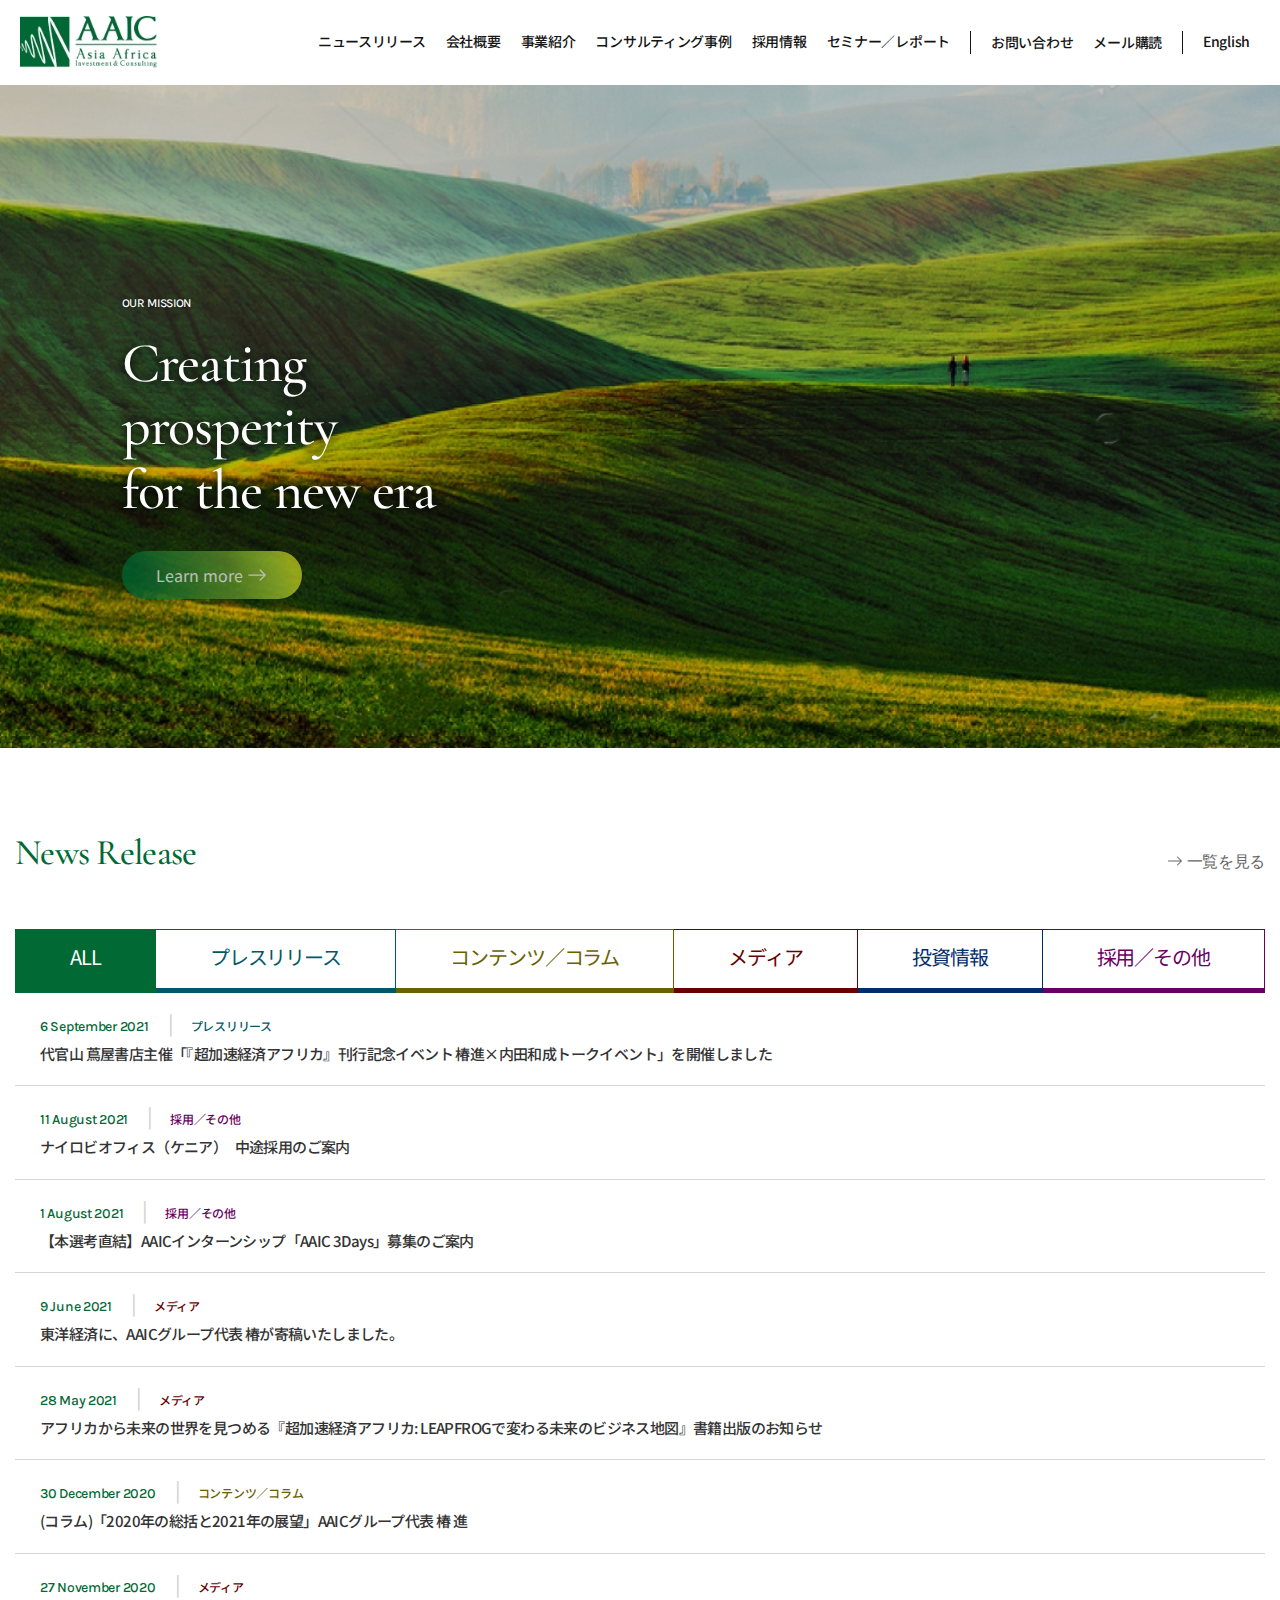
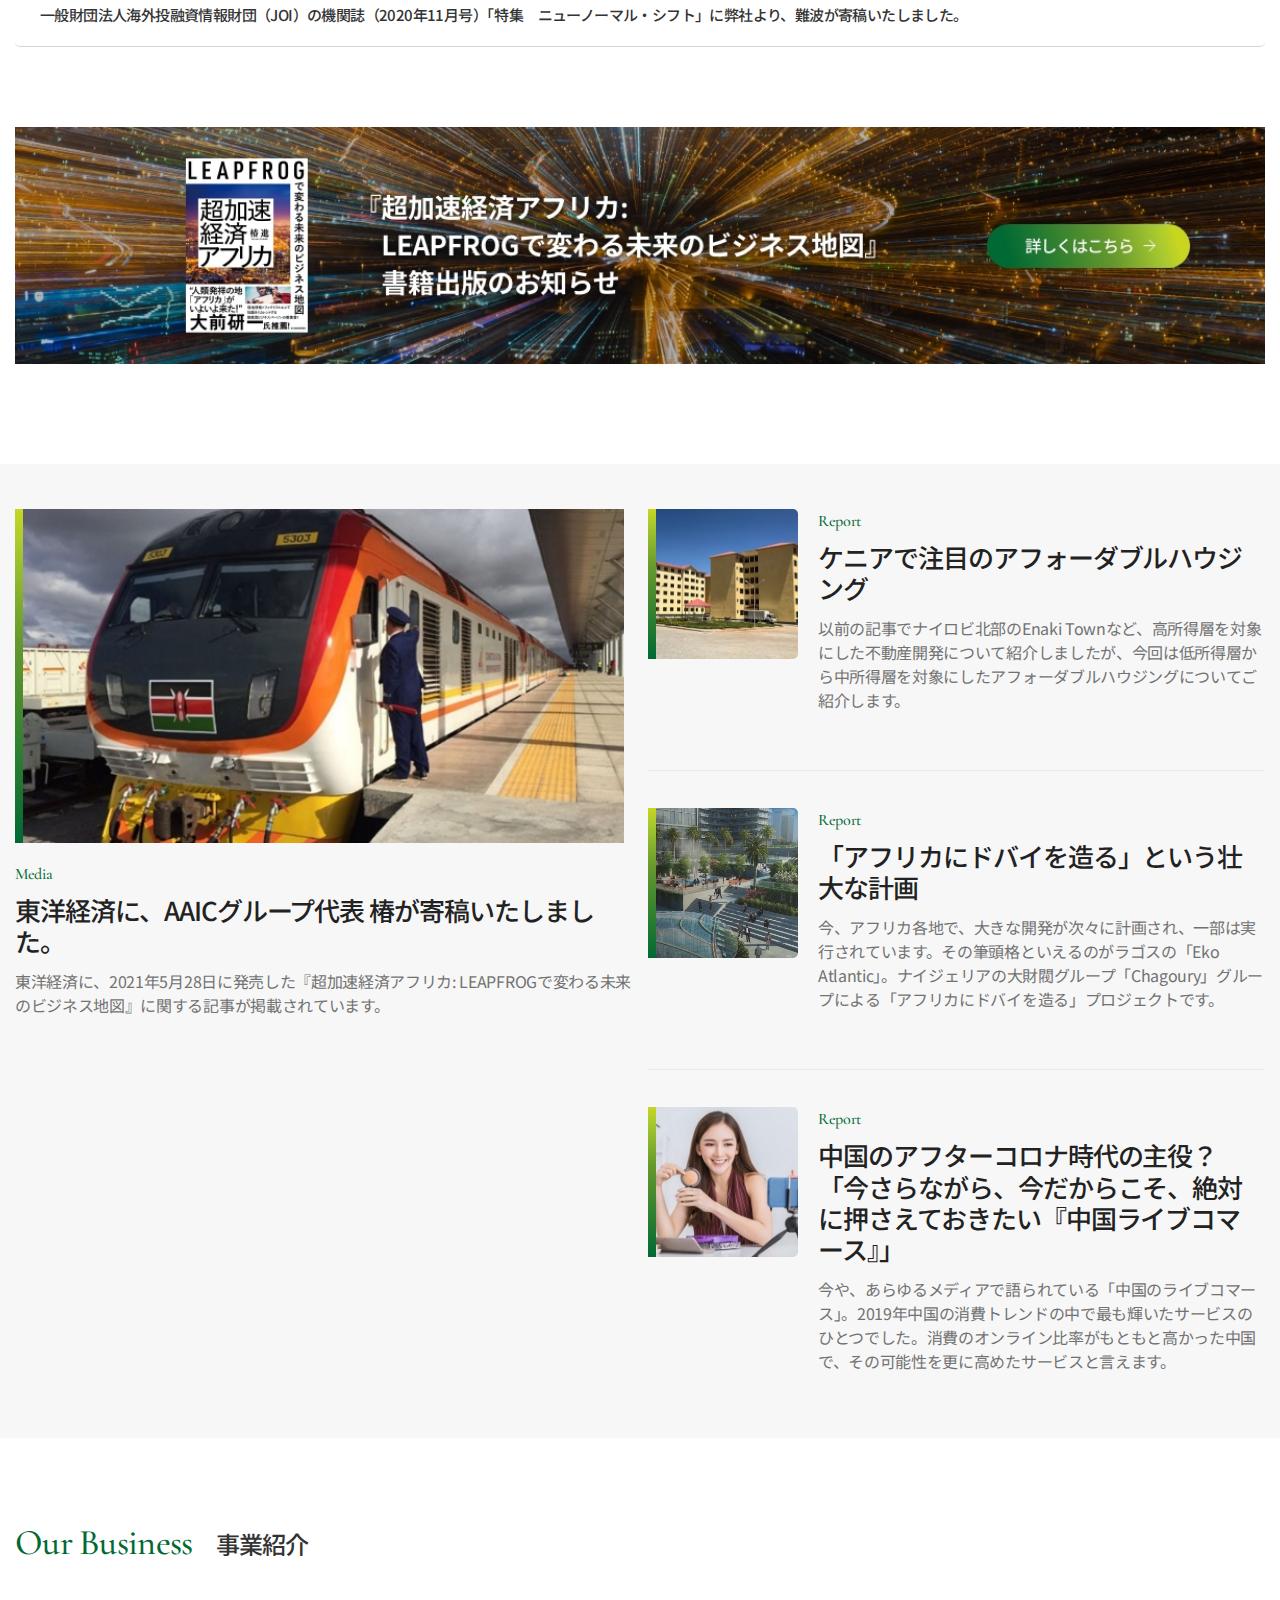
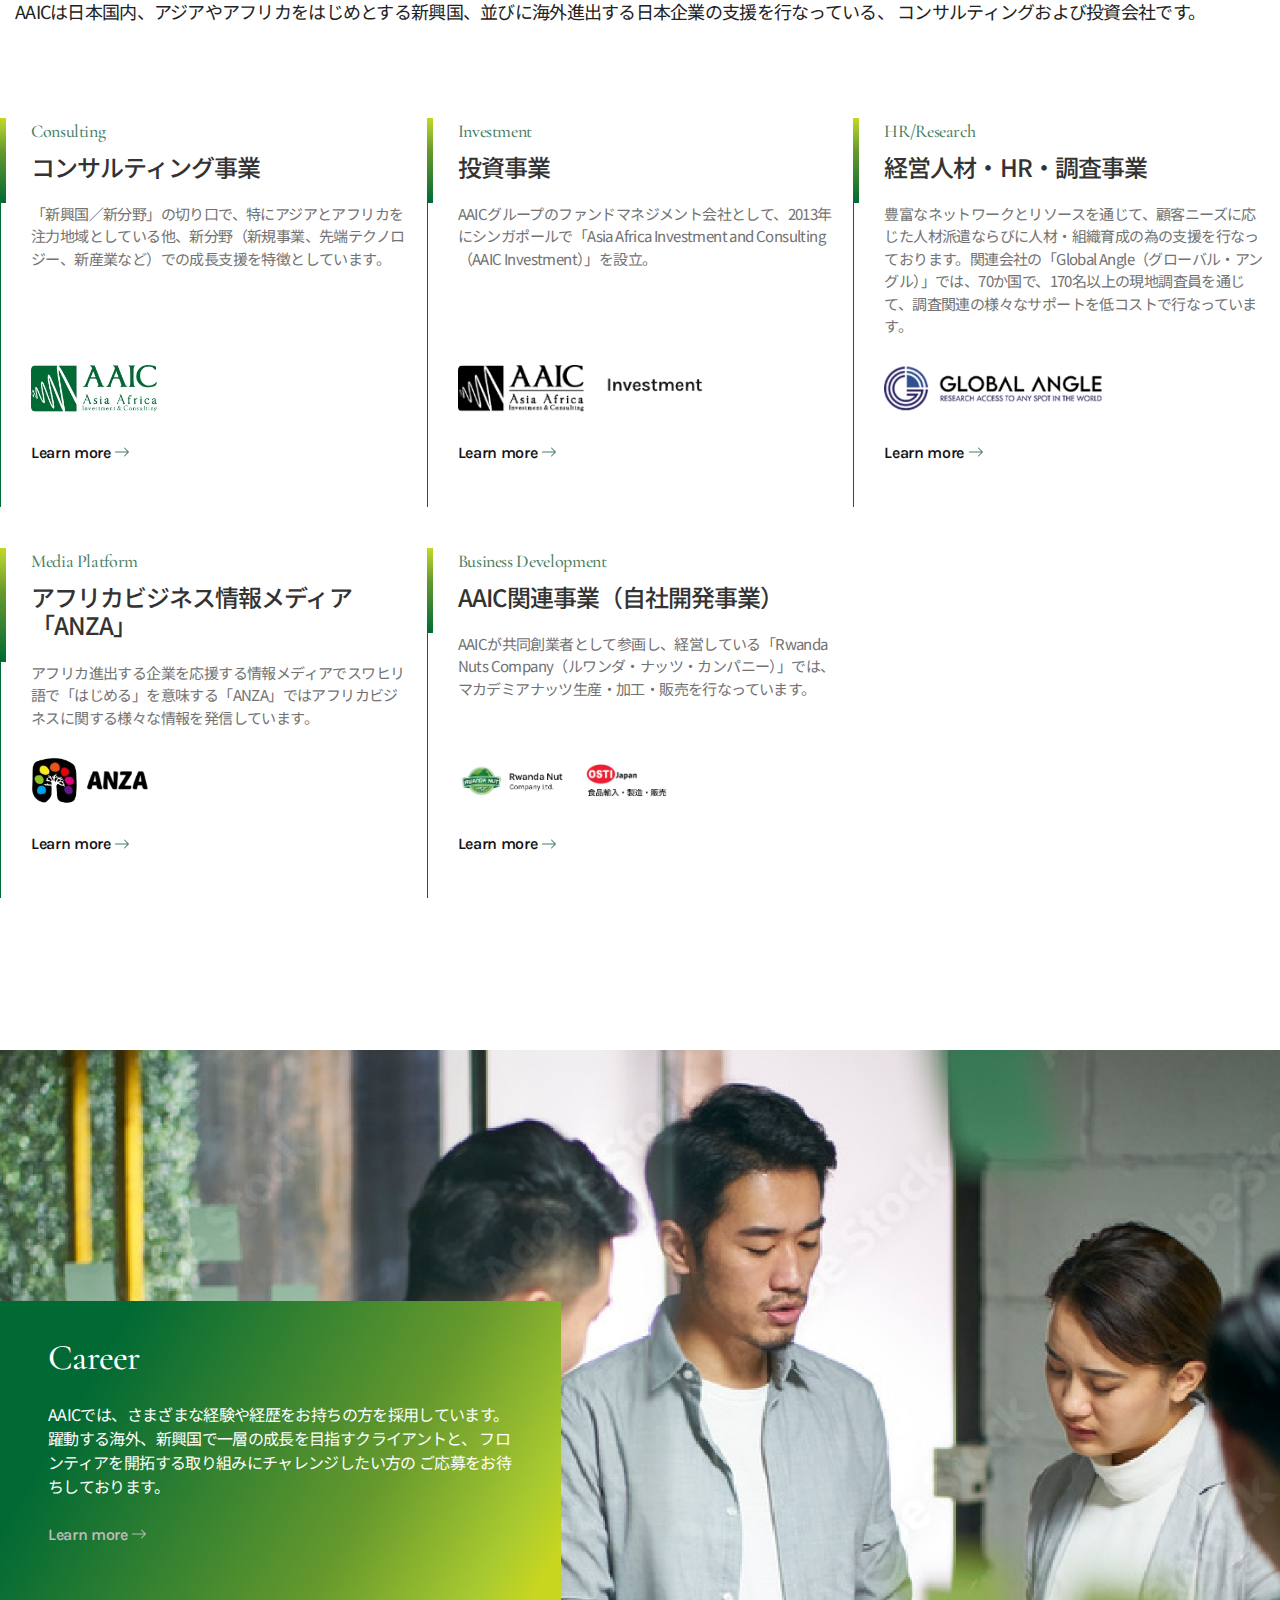
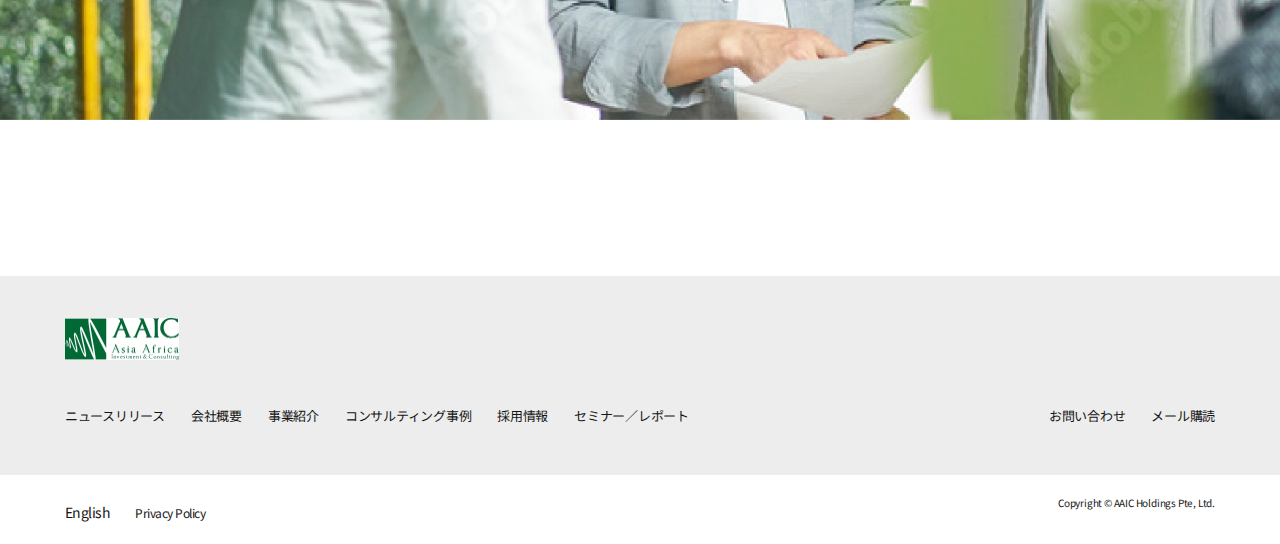
==== commit ba3e78a9: "deploy" ====
--- a/aaic/index.html
+++ b/aaic/index.html
@@ -1 +1 @@
-<!doctype html><html lang=""><head><meta charset="utf-8"><meta http-equiv="X-UA-Compatible" content="IE=edge"><meta name="viewport" content="width=device-width,initial-scale=1,shrink-to-fit=no"><link rel="icon" href="/aaic/favicon.ico"><title>aaic</title><script defer="defer" type="module" src="/aaic/js/chunk-vendors.1014a394.js"></script><script defer="defer" type="module" src="/aaic/js/app.ac16216f.js"></script><link href="/aaic/css/app.35cb3656.css" rel="stylesheet"><script defer="defer" src="/aaic/js/chunk-vendors-legacy.de3f3c85.js" nomodule></script><script defer="defer" src="/aaic/js/app-legacy.ffe0fc0a.js" nomodule></script></head><body><noscript><strong>We're sorry but aaic doesn't work properly without JavaScript enabled. Please enable it to continue.</strong></noscript><div id="app"></div></body></html>+<!doctype html><html lang=""><head><meta charset="utf-8"><meta http-equiv="X-UA-Compatible" content="IE=edge"><meta name="viewport" content="width=device-width,initial-scale=1,shrink-to-fit=no"><link rel="icon" href="/aaic/favicon.ico"><title>aaic</title><script defer="defer" type="module" src="/aaic/js/chunk-vendors.9e5ce291.js"></script><script defer="defer" type="module" src="/aaic/js/app.7a0faff9.js"></script><link href="/aaic/css/app.43a49f1d.css" rel="stylesheet"><script defer="defer" src="/aaic/js/chunk-vendors-legacy.4ae75602.js" nomodule></script><script defer="defer" src="/aaic/js/app-legacy.238191e0.js" nomodule></script></head><body><noscript><strong>We're sorry but aaic doesn't work properly without JavaScript enabled. Please enable it to continue.</strong></noscript><div id="app"></div></body></html>--- a/aaic/css/app.43a49f1d.css
+++ b/aaic/css/app.43a49f1d.css
@@ -0,0 +1,54 @@
+@import url(https://fonts.googleapis.com/css2?family=Noto+Sans+TC:wght@300;400;500;700&family=Noto+Serif+TC:wght@200;400;500;600;700;900&display=swap);@import url(https://fonts.googleapis.com/css2?family=Noto+Sans+JP:wght@100;300;400;500;700;900&display=swap);@import url(https://fonts.googleapis.com/css2?family=Cormorant+Garamond:ital,wght@0,300;0,400;0,500;0,600;0,700;1,300;1,400;1,500;1,600;1,700&display=swap);@import url(https://fonts.googleapis.com/css2?family=Karla:wght@200;300;400;500;600;700;800&display=swap);
+/*!
+ * Bootstrap v4.5.3 (https://getbootstrap.com/)
+ * Copyright 2011-2020 The Bootstrap Authors
+ * Copyright 2011-2020 Twitter, Inc.
+ * Licensed under MIT (https://github.com/twbs/bootstrap/blob/main/LICENSE)
+ */:root{--blue:#007bff;--indigo:#6610f2;--purple:#6f42c1;--pink:#e83e8c;--red:#dc3545;--orange:#fd7e14;--yellow:#ffc107;--green:#28a745;--teal:#20c997;--cyan:#17a2b8;--white:#fff;--gray:#6c757d;--gray-dark:#343a40;--primary:#007bff;--secondary:#6c757d;--success:#28a745;--info:#17a2b8;--warning:#ffc107;--danger:#dc3545;--light:#f8f9fa;--dark:#343a40;--breakpoint-xs:0;--breakpoint-sm:576px;--breakpoint-md:768px;--breakpoint-lg:992px;--breakpoint-xl:1200px;--font-family-sans-serif:-apple-system,BlinkMacSystemFont,"Segoe UI",Roboto,"Helvetica Neue",Arial,"Noto Sans",sans-serif,"Apple Color Emoji","Segoe UI Emoji","Segoe UI Symbol","Noto Color Emoji";--font-family-monospace:SFMono-Regular,Menlo,Monaco,Consolas,"Liberation Mono","Courier New",monospace}*,:after,:before{box-sizing:border-box}html{font-family:sans-serif;line-height:1.15;-webkit-text-size-adjust:100%;-webkit-tap-highlight-color:rgba(0,0,0,0)}article,aside,figcaption,figure,footer,header,hgroup,main,nav,section{display:block}body{margin:0;font-family:-apple-system,BlinkMacSystemFont,Segoe UI,Roboto,Helvetica Neue,Arial,Noto Sans,sans-serif,Apple Color Emoji,Segoe UI Emoji,Segoe UI Symbol,Noto Color Emoji;font-size:1rem;font-weight:400;line-height:1.5;color:#212529;text-align:left;background-color:#fff}[tabindex="-1"]:focus:not(:focus-visible){outline:0!important}hr{box-sizing:content-box;height:0;overflow:visible}h1,h2,h3,h4,h5,h6{margin-top:0;margin-bottom:.5rem}p{margin-top:0;margin-bottom:1rem}abbr[data-original-title],abbr[title]{text-decoration:underline;-webkit-text-decoration:underline dotted;text-decoration:underline dotted;cursor:help;border-bottom:0;-webkit-text-decoration-skip-ink:none;text-decoration-skip-ink:none}address{font-style:normal;line-height:inherit}address,dl,ol,ul{margin-bottom:1rem}dl,ol,ul{margin-top:0}ol ol,ol ul,ul ol,ul ul{margin-bottom:0}dt{font-weight:700}dd{margin-bottom:.5rem;margin-left:0}blockquote{margin:0 0 1rem}b,strong{font-weight:bolder}small{font-size:80%}sub,sup{position:relative;font-size:75%;line-height:0;vertical-align:baseline}sub{bottom:-.25em}sup{top:-.5em}a{color:#007bff;text-decoration:none;background-color:transparent}a:hover{color:#0056b3;text-decoration:underline}a:not([href]):not([class]),a:not([href]):not([class]):hover{color:inherit;text-decoration:none}code,kbd,pre,samp{font-family:SFMono-Regular,Menlo,Monaco,Consolas,Liberation Mono,Courier New,monospace;font-size:1em}pre{margin-top:0;margin-bottom:1rem;overflow:auto;-ms-overflow-style:scrollbar}figure{margin:0 0 1rem}img{border-style:none}img,svg{vertical-align:middle}svg{overflow:hidden}table{border-collapse:collapse}caption{padding-top:.75rem;padding-bottom:.75rem;color:#6c757d;text-align:left;caption-side:bottom}th{text-align:inherit;text-align:-webkit-match-parent}label{display:inline-block;margin-bottom:.5rem}button{border-radius:0}button:focus{outline:1px dotted;outline:5px auto -webkit-focus-ring-color}button,input,optgroup,select,textarea{margin:0;font-family:inherit;font-size:inherit;line-height:inherit}button,input{overflow:visible}button,select{text-transform:none}[role=button]{cursor:pointer}select{word-wrap:normal}[type=button],[type=reset],[type=submit],button{-webkit-appearance:button}[type=button]:not(:disabled),[type=reset]:not(:disabled),[type=submit]:not(:disabled),button:not(:disabled){cursor:pointer}[type=button]::-moz-focus-inner,[type=reset]::-moz-focus-inner,[type=submit]::-moz-focus-inner,button::-moz-focus-inner{padding:0;border-style:none}input[type=checkbox],input[type=radio]{box-sizing:border-box;padding:0}textarea{overflow:auto;resize:vertical}fieldset{min-width:0;padding:0;margin:0;border:0}legend{display:block;width:100%;max-width:100%;padding:0;margin-bottom:.5rem;font-size:1.5rem;line-height:inherit;color:inherit;white-space:normal}progress{vertical-align:baseline}[type=number]::-webkit-inner-spin-button,[type=number]::-webkit-outer-spin-button{height:auto}[type=search]{outline-offset:-2px;-webkit-appearance:none}[type=search]::-webkit-search-decoration{-webkit-appearance:none}::-webkit-file-upload-button{font:inherit;-webkit-appearance:button}output{display:inline-block}summary{display:list-item;cursor:pointer}template{display:none}[hidden]{display:none!important}.h1,.h2,.h3,.h4,.h5,.h6,h1,h2,h3,h4,h5,h6{margin-bottom:.5rem;font-weight:500;line-height:1.2}.h1,h1{font-size:2.5rem}.h2,h2{font-size:2rem}.h3,h3{font-size:1.75rem}.h4,h4{font-size:1.5rem}.h5,h5{font-size:1.25rem}.h6,h6{font-size:1rem}.lead{font-size:1.25rem;font-weight:300}.display-1{font-size:6rem}.display-1,.display-2{font-weight:300;line-height:1.2}.display-2{font-size:5.5rem}.display-3{font-size:4.5rem}.display-3,.display-4{font-weight:300;line-height:1.2}.display-4{font-size:3.5rem}hr{margin-top:1rem;margin-bottom:1rem;border:0;border-top:1px solid rgba(0,0,0,.1)}.small,small{font-size:80%;font-weight:400}.mark,mark{padding:.2em;background-color:#fcf8e3}.list-inline,.list-unstyled{padding-left:0;list-style:none}.list-inline-item{display:inline-block}.list-inline-item:not(:last-child){margin-right:.5rem}.initialism{font-size:90%;text-transform:uppercase}.blockquote{margin-bottom:1rem;font-size:1.25rem}.blockquote-footer{display:block;font-size:80%;color:#6c757d}.blockquote-footer:before{content:"\2014\00A0"}.img-fluid,.img-thumbnail{max-width:100%;height:auto}.img-thumbnail{padding:.25rem;background-color:#fff;border:1px solid #dee2e6;border-radius:.25rem}.figure{display:inline-block}.figure-img{margin-bottom:.5rem;line-height:1}.figure-caption{font-size:90%;color:#6c757d}code{font-size:87.5%;color:#e83e8c;word-wrap:break-word}a>code{color:inherit}kbd{padding:.2rem .4rem;font-size:87.5%;color:#fff;background-color:#212529;border-radius:.2rem}kbd kbd{padding:0;font-size:100%;font-weight:700}pre{display:block;font-size:87.5%;color:#212529}pre code{font-size:inherit;color:inherit;word-break:normal}.pre-scrollable{max-height:340px;overflow-y:scroll}.container,.container-fluid,.container-lg,.container-md,.container-sm,.container-xl,.container-xxl{width:100%;padding-right:15px;padding-left:15px;margin-right:auto;margin-left:auto}@media (min-width:576px){.container,.container-sm{max-width:400px}}@media (min-width:768px){.container,.container-md,.container-sm{max-width:777px}}@media (min-width:992px){.container,.container-lg,.container-md,.container-sm{max-width:1100px}}@media (min-width:1200px){.container,.container-lg,.container-md,.container-sm,.container-xl{max-width:1300px}}.container,.container-lg,.container-md,.container-sm,.container-xl{max-width:1440px}.row{display:flex;flex-wrap:wrap;margin-right:-15px;margin-left:-15px}.no-gutters{margin-right:0;margin-left:0}.no-gutters>.col,.no-gutters>[class*=col-]{padding-right:0;padding-left:0}.col,.col-1,.col-10,.col-11,.col-12,.col-2,.col-3,.col-4,.col-5,.col-6,.col-7,.col-8,.col-9,.col-auto,.col-lg,.col-lg-1,.col-lg-10,.col-lg-11,.col-lg-12,.col-lg-2,.col-lg-3,.col-lg-4,.col-lg-5,.col-lg-6,.col-lg-7,.col-lg-8,.col-lg-9,.col-lg-auto,.col-md,.col-md-1,.col-md-10,.col-md-11,.col-md-12,.col-md-2,.col-md-3,.col-md-4,.col-md-5,.col-md-6,.col-md-7,.col-md-8,.col-md-9,.col-md-auto,.col-sm,.col-sm-1,.col-sm-10,.col-sm-11,.col-sm-12,.col-sm-2,.col-sm-3,.col-sm-4,.col-sm-5,.col-sm-6,.col-sm-7,.col-sm-8,.col-sm-9,.col-sm-auto,.col-xl,.col-xl-1,.col-xl-10,.col-xl-11,.col-xl-12,.col-xl-2,.col-xl-3,.col-xl-4,.col-xl-5,.col-xl-6,.col-xl-7,.col-xl-8,.col-xl-9,.col-xl-auto{position:relative;width:100%;padding-right:15px;padding-left:15px}.col{flex-basis:0;flex-grow:1;max-width:100%}.row-cols-1>*{flex:0 0 100%;max-width:100%}.row-cols-2>*{flex:0 0 50%;max-width:50%}.row-cols-3>*{flex:0 0 33.33333%;max-width:33.33333%}.row-cols-4>*{flex:0 0 25%;max-width:25%}.row-cols-5>*{flex:0 0 20%;max-width:20%}.row-cols-6>*{flex:0 0 16.66667%;max-width:16.66667%}.col-auto{flex:0 0 auto;width:auto;max-width:100%}.col-1{flex:0 0 8.33333%;max-width:8.33333%}.col-2{flex:0 0 16.66667%;max-width:16.66667%}.col-3{flex:0 0 25%;max-width:25%}.col-4{flex:0 0 33.33333%;max-width:33.33333%}.col-5{flex:0 0 41.66667%;max-width:41.66667%}.col-6{flex:0 0 50%;max-width:50%}.col-7{flex:0 0 58.33333%;max-width:58.33333%}.col-8{flex:0 0 66.66667%;max-width:66.66667%}.col-9{flex:0 0 75%;max-width:75%}.col-10{flex:0 0 83.33333%;max-width:83.33333%}.col-11{flex:0 0 91.66667%;max-width:91.66667%}.col-12{flex:0 0 100%;max-width:100%}.order-first{order:-1}.order-last{order:13}.order-0{order:0}.order-1{order:1}.order-2{order:2}.order-3{order:3}.order-4{order:4}.order-5{order:5}.order-6{order:6}.order-7{order:7}.order-8{order:8}.order-9{order:9}.order-10{order:10}.order-11{order:11}.order-12{order:12}.offset-1{margin-left:8.33333%}.offset-2{margin-left:16.66667%}.offset-3{margin-left:25%}.offset-4{margin-left:33.33333%}.offset-5{margin-left:41.66667%}.offset-6{margin-left:50%}.offset-7{margin-left:58.33333%}.offset-8{margin-left:66.66667%}.offset-9{margin-left:75%}.offset-10{margin-left:83.33333%}.offset-11{margin-left:91.66667%}@media (min-width:576px){.col-sm{flex-basis:0;flex-grow:1;max-width:100%}.row-cols-sm-1>*{flex:0 0 100%;max-width:100%}.row-cols-sm-2>*{flex:0 0 50%;max-width:50%}.row-cols-sm-3>*{flex:0 0 33.33333%;max-width:33.33333%}.row-cols-sm-4>*{flex:0 0 25%;max-width:25%}.row-cols-sm-5>*{flex:0 0 20%;max-width:20%}.row-cols-sm-6>*{flex:0 0 16.66667%;max-width:16.66667%}.col-sm-auto{flex:0 0 auto;width:auto;max-width:100%}.col-sm-1{flex:0 0 8.33333%;max-width:8.33333%}.col-sm-2{flex:0 0 16.66667%;max-width:16.66667%}.col-sm-3{flex:0 0 25%;max-width:25%}.col-sm-4{flex:0 0 33.33333%;max-width:33.33333%}.col-sm-5{flex:0 0 41.66667%;max-width:41.66667%}.col-sm-6{flex:0 0 50%;max-width:50%}.col-sm-7{flex:0 0 58.33333%;max-width:58.33333%}.col-sm-8{flex:0 0 66.66667%;max-width:66.66667%}.col-sm-9{flex:0 0 75%;max-width:75%}.col-sm-10{flex:0 0 83.33333%;max-width:83.33333%}.col-sm-11{flex:0 0 91.66667%;max-width:91.66667%}.col-sm-12{flex:0 0 100%;max-width:100%}.order-sm-first{order:-1}.order-sm-last{order:13}.order-sm-0{order:0}.order-sm-1{order:1}.order-sm-2{order:2}.order-sm-3{order:3}.order-sm-4{order:4}.order-sm-5{order:5}.order-sm-6{order:6}.order-sm-7{order:7}.order-sm-8{order:8}.order-sm-9{order:9}.order-sm-10{order:10}.order-sm-11{order:11}.order-sm-12{order:12}.offset-sm-0{margin-left:0}.offset-sm-1{margin-left:8.33333%}.offset-sm-2{margin-left:16.66667%}.offset-sm-3{margin-left:25%}.offset-sm-4{margin-left:33.33333%}.offset-sm-5{margin-left:41.66667%}.offset-sm-6{margin-left:50%}.offset-sm-7{margin-left:58.33333%}.offset-sm-8{margin-left:66.66667%}.offset-sm-9{margin-left:75%}.offset-sm-10{margin-left:83.33333%}.offset-sm-11{margin-left:91.66667%}}@media (min-width:768px){.col-md{flex-basis:0;flex-grow:1;max-width:100%}.row-cols-md-1>*{flex:0 0 100%;max-width:100%}.row-cols-md-2>*{flex:0 0 50%;max-width:50%}.row-cols-md-3>*{flex:0 0 33.33333%;max-width:33.33333%}.row-cols-md-4>*{flex:0 0 25%;max-width:25%}.row-cols-md-5>*{flex:0 0 20%;max-width:20%}.row-cols-md-6>*{flex:0 0 16.66667%;max-width:16.66667%}.col-md-auto{flex:0 0 auto;width:auto;max-width:100%}.col-md-1{flex:0 0 8.33333%;max-width:8.33333%}.col-md-2{flex:0 0 16.66667%;max-width:16.66667%}.col-md-3{flex:0 0 25%;max-width:25%}.col-md-4{flex:0 0 33.33333%;max-width:33.33333%}.col-md-5{flex:0 0 41.66667%;max-width:41.66667%}.col-md-6{flex:0 0 50%;max-width:50%}.col-md-7{flex:0 0 58.33333%;max-width:58.33333%}.col-md-8{flex:0 0 66.66667%;max-width:66.66667%}.col-md-9{flex:0 0 75%;max-width:75%}.col-md-10{flex:0 0 83.33333%;max-width:83.33333%}.col-md-11{flex:0 0 91.66667%;max-width:91.66667%}.col-md-12{flex:0 0 100%;max-width:100%}.order-md-first{order:-1}.order-md-last{order:13}.order-md-0{order:0}.order-md-1{order:1}.order-md-2{order:2}.order-md-3{order:3}.order-md-4{order:4}.order-md-5{order:5}.order-md-6{order:6}.order-md-7{order:7}.order-md-8{order:8}.order-md-9{order:9}.order-md-10{order:10}.order-md-11{order:11}.order-md-12{order:12}.offset-md-0{margin-left:0}.offset-md-1{margin-left:8.33333%}.offset-md-2{margin-left:16.66667%}.offset-md-3{margin-left:25%}.offset-md-4{margin-left:33.33333%}.offset-md-5{margin-left:41.66667%}.offset-md-6{margin-left:50%}.offset-md-7{margin-left:58.33333%}.offset-md-8{margin-left:66.66667%}.offset-md-9{margin-left:75%}.offset-md-10{margin-left:83.33333%}.offset-md-11{margin-left:91.66667%}}@media (min-width:992px){.col-lg{flex-basis:0;flex-grow:1;max-width:100%}.row-cols-lg-1>*{flex:0 0 100%;max-width:100%}.row-cols-lg-2>*{flex:0 0 50%;max-width:50%}.row-cols-lg-3>*{flex:0 0 33.33333%;max-width:33.33333%}.row-cols-lg-4>*{flex:0 0 25%;max-width:25%}.row-cols-lg-5>*{flex:0 0 20%;max-width:20%}.row-cols-lg-6>*{flex:0 0 16.66667%;max-width:16.66667%}.col-lg-auto{flex:0 0 auto;width:auto;max-width:100%}.col-lg-1{flex:0 0 8.33333%;max-width:8.33333%}.col-lg-2{flex:0 0 16.66667%;max-width:16.66667%}.col-lg-3{flex:0 0 25%;max-width:25%}.col-lg-4{flex:0 0 33.33333%;max-width:33.33333%}.col-lg-5{flex:0 0 41.66667%;max-width:41.66667%}.col-lg-6{flex:0 0 50%;max-width:50%}.col-lg-7{flex:0 0 58.33333%;max-width:58.33333%}.col-lg-8{flex:0 0 66.66667%;max-width:66.66667%}.col-lg-9{flex:0 0 75%;max-width:75%}.col-lg-10{flex:0 0 83.33333%;max-width:83.33333%}.col-lg-11{flex:0 0 91.66667%;max-width:91.66667%}.col-lg-12{flex:0 0 100%;max-width:100%}.order-lg-first{order:-1}.order-lg-last{order:13}.order-lg-0{order:0}.order-lg-1{order:1}.order-lg-2{order:2}.order-lg-3{order:3}.order-lg-4{order:4}.order-lg-5{order:5}.order-lg-6{order:6}.order-lg-7{order:7}.order-lg-8{order:8}.order-lg-9{order:9}.order-lg-10{order:10}.order-lg-11{order:11}.order-lg-12{order:12}.offset-lg-0{margin-left:0}.offset-lg-1{margin-left:8.33333%}.offset-lg-2{margin-left:16.66667%}.offset-lg-3{margin-left:25%}.offset-lg-4{margin-left:33.33333%}.offset-lg-5{margin-left:41.66667%}.offset-lg-6{margin-left:50%}.offset-lg-7{margin-left:58.33333%}.offset-lg-8{margin-left:66.66667%}.offset-lg-9{margin-left:75%}.offset-lg-10{margin-left:83.33333%}.offset-lg-11{margin-left:91.66667%}}@media (min-width:1200px){.col-xl{flex-basis:0;flex-grow:1;max-width:100%}.row-cols-xl-1>*{flex:0 0 100%;max-width:100%}.row-cols-xl-2>*{flex:0 0 50%;max-width:50%}.row-cols-xl-3>*{flex:0 0 33.33333%;max-width:33.33333%}.row-cols-xl-4>*{flex:0 0 25%;max-width:25%}.row-cols-xl-5>*{flex:0 0 20%;max-width:20%}.row-cols-xl-6>*{flex:0 0 16.66667%;max-width:16.66667%}.col-xl-auto{flex:0 0 auto;width:auto;max-width:100%}.col-xl-1{flex:0 0 8.33333%;max-width:8.33333%}.col-xl-2{flex:0 0 16.66667%;max-width:16.66667%}.col-xl-3{flex:0 0 25%;max-width:25%}.col-xl-4{flex:0 0 33.33333%;max-width:33.33333%}.col-xl-5{flex:0 0 41.66667%;max-width:41.66667%}.col-xl-6{flex:0 0 50%;max-width:50%}.col-xl-7{flex:0 0 58.33333%;max-width:58.33333%}.col-xl-8{flex:0 0 66.66667%;max-width:66.66667%}.col-xl-9{flex:0 0 75%;max-width:75%}.col-xl-10{flex:0 0 83.33333%;max-width:83.33333%}.col-xl-11{flex:0 0 91.66667%;max-width:91.66667%}.col-xl-12{flex:0 0 100%;max-width:100%}.order-xl-first{order:-1}.order-xl-last{order:13}.order-xl-0{order:0}.order-xl-1{order:1}.order-xl-2{order:2}.order-xl-3{order:3}.order-xl-4{order:4}.order-xl-5{order:5}.order-xl-6{order:6}.order-xl-7{order:7}.order-xl-8{order:8}.order-xl-9{order:9}.order-xl-10{order:10}.order-xl-11{order:11}.order-xl-12{order:12}.offset-xl-0{margin-left:0}.offset-xl-1{margin-left:8.33333%}.offset-xl-2{margin-left:16.66667%}.offset-xl-3{margin-left:25%}.offset-xl-4{margin-left:33.33333%}.offset-xl-5{margin-left:41.66667%}.offset-xl-6{margin-left:50%}.offset-xl-7{margin-left:58.33333%}.offset-xl-8{margin-left:66.66667%}.offset-xl-9{margin-left:75%}.offset-xl-10{margin-left:83.33333%}.offset-xl-11{margin-left:91.66667%}}.table{width:100%;margin-bottom:1rem;color:#212529}.table td,.table th{padding:.75rem;vertical-align:top;border-top:1px solid #dee2e6}.table thead th{vertical-align:bottom;border-bottom:2px solid #dee2e6}.table tbody+tbody{border-top:2px solid #dee2e6}.table-sm td,.table-sm th{padding:.3rem}.table-bordered,.table-bordered td,.table-bordered th{border:1px solid #dee2e6}.table-bordered thead td,.table-bordered thead th{border-bottom-width:2px}.table-borderless tbody+tbody,.table-borderless td,.table-borderless th,.table-borderless thead th{border:0}.table-striped tbody tr:nth-of-type(odd){background-color:rgba(0,0,0,.05)}.table-hover tbody tr:hover{color:#212529;background-color:rgba(0,0,0,.075)}.table-primary,.table-primary>td,.table-primary>th{background-color:#b8daff}.table-primary tbody+tbody,.table-primary td,.table-primary th,.table-primary thead th{border-color:#7abaff}.table-hover .table-primary:hover,.table-hover .table-primary:hover>td,.table-hover .table-primary:hover>th{background-color:#9fcdff}.table-secondary,.table-secondary>td,.table-secondary>th{background-color:#d6d8db}.table-secondary tbody+tbody,.table-secondary td,.table-secondary th,.table-secondary thead th{border-color:#b3b7bb}.table-hover .table-secondary:hover,.table-hover .table-secondary:hover>td,.table-hover .table-secondary:hover>th{background-color:#c8cbcf}.table-success,.table-success>td,.table-success>th{background-color:#c3e6cb}.table-success tbody+tbody,.table-success td,.table-success th,.table-success thead th{border-color:#8fd19e}.table-hover .table-success:hover,.table-hover .table-success:hover>td,.table-hover .table-success:hover>th{background-color:#b1dfbb}.table-info,.table-info>td,.table-info>th{background-color:#bee5eb}.table-info tbody+tbody,.table-info td,.table-info th,.table-info thead th{border-color:#86cfda}.table-hover .table-info:hover,.table-hover .table-info:hover>td,.table-hover .table-info:hover>th{background-color:#abdde5}.table-warning,.table-warning>td,.table-warning>th{background-color:#ffeeba}.table-warning tbody+tbody,.table-warning td,.table-warning th,.table-warning thead th{border-color:#ffdf7e}.table-hover .table-warning:hover,.table-hover .table-warning:hover>td,.table-hover .table-warning:hover>th{background-color:#ffe8a1}.table-danger,.table-danger>td,.table-danger>th{background-color:#f5c6cb}.table-danger tbody+tbody,.table-danger td,.table-danger th,.table-danger thead th{border-color:#ed969e}.table-hover .table-danger:hover,.table-hover .table-danger:hover>td,.table-hover .table-danger:hover>th{background-color:#f1b0b7}.table-light,.table-light>td,.table-light>th{background-color:#fdfdfe}.table-light tbody+tbody,.table-light td,.table-light th,.table-light thead th{border-color:#fbfcfc}.table-hover .table-light:hover,.table-hover .table-light:hover>td,.table-hover .table-light:hover>th{background-color:#ececf6}.table-dark,.table-dark>td,.table-dark>th{background-color:#c6c8ca}.table-dark tbody+tbody,.table-dark td,.table-dark th,.table-dark thead th{border-color:#95999c}.table-hover .table-dark:hover,.table-hover .table-dark:hover>td,.table-hover .table-dark:hover>th{background-color:#b9bbbe}.table-active,.table-active>td,.table-active>th,.table-hover .table-active:hover,.table-hover .table-active:hover>td,.table-hover .table-active:hover>th{background-color:rgba(0,0,0,.075)}.table .thead-dark th{color:#fff;background-color:#343a40;border-color:#454d55}.table .thead-light th{color:#495057;background-color:#e9ecef;border-color:#dee2e6}.table-dark{color:#fff;background-color:#343a40}.table-dark td,.table-dark th,.table-dark thead th{border-color:#454d55}.table-dark.table-bordered{border:0}.table-dark.table-striped tbody tr:nth-of-type(odd){background-color:hsla(0,0%,100%,.05)}.table-dark.table-hover tbody tr:hover{color:#fff;background-color:hsla(0,0%,100%,.075)}@media (max-width:575.98px){.table-responsive-sm{display:block;width:100%;overflow-x:auto;-webkit-overflow-scrolling:touch}.table-responsive-sm>.table-bordered{border:0}}@media (max-width:767.98px){.table-responsive-md{display:block;width:100%;overflow-x:auto;-webkit-overflow-scrolling:touch}.table-responsive-md>.table-bordered{border:0}}@media (max-width:991.98px){.table-responsive-lg{display:block;width:100%;overflow-x:auto;-webkit-overflow-scrolling:touch}.table-responsive-lg>.table-bordered{border:0}}@media (max-width:1199.98px){.table-responsive-xl{display:block;width:100%;overflow-x:auto;-webkit-overflow-scrolling:touch}.table-responsive-xl>.table-bordered{border:0}}.table-responsive{display:block;width:100%;overflow-x:auto;-webkit-overflow-scrolling:touch}.table-responsive>.table-bordered{border:0}.form-control{display:block;width:100%;height:calc(1.5em + .75rem + 2px);padding:.375rem .75rem;font-size:1rem;font-weight:400;line-height:1.5;color:#495057;background-color:#fff;background-clip:padding-box;border:1px solid #ced4da;border-radius:.25rem;transition:border-color .15s ease-in-out,box-shadow .15s ease-in-out}@media (prefers-reduced-motion:reduce){.form-control{transition:none}}.form-control::-ms-expand{background-color:transparent;border:0}.form-control:-moz-focusring{color:transparent;text-shadow:0 0 0 #495057}.form-control:focus{color:#495057;background-color:#fff;border-color:#80bdff;outline:0;box-shadow:0 0 0 .2rem rgba(0,123,255,.25)}.form-control::-moz-placeholder{color:#6c757d;opacity:1}.form-control:-ms-input-placeholder{color:#6c757d;opacity:1}.form-control::placeholder{color:#6c757d;opacity:1}.form-control:disabled,.form-control[readonly]{background-color:#e9ecef;opacity:1}input[type=date].form-control,input[type=datetime-local].form-control,input[type=month].form-control,input[type=time].form-control{-webkit-appearance:none;-moz-appearance:none;appearance:none}select.form-control:focus::-ms-value{color:#495057;background-color:#fff}.form-control-file,.form-control-range{display:block;width:100%}.col-form-label{padding-top:calc(.375rem + 1px);padding-bottom:calc(.375rem + 1px);margin-bottom:0;font-size:inherit;line-height:1.5}.col-form-label-lg{padding-top:calc(.5rem + 1px);padding-bottom:calc(.5rem + 1px);font-size:1.25rem;line-height:1.5}.col-form-label-sm{padding-top:calc(.25rem + 1px);padding-bottom:calc(.25rem + 1px);font-size:.875rem;line-height:1.5}.form-control-plaintext{display:block;width:100%;padding:.375rem 0;margin-bottom:0;font-size:1rem;line-height:1.5;color:#212529;background-color:transparent;border:solid transparent;border-width:1px 0}.form-control-plaintext.form-control-lg,.form-control-plaintext.form-control-sm{padding-right:0;padding-left:0}.form-control-sm{height:calc(1.5em + .5rem + 2px);padding:.25rem .5rem;font-size:.875rem;line-height:1.5;border-radius:.2rem}.form-control-lg{height:calc(1.5em + 1rem + 2px);padding:.5rem 1rem;font-size:1.25rem;line-height:1.5;border-radius:.3rem}select.form-control[multiple],select.form-control[size],textarea.form-control{height:auto}.form-group{margin-bottom:1rem}.form-text{display:block;margin-top:.25rem}.form-row{display:flex;flex-wrap:wrap;margin-right:-5px;margin-left:-5px}.form-row>.col,.form-row>[class*=col-]{padding-right:5px;padding-left:5px}.form-check{position:relative;display:block;padding-left:1.25rem}.form-check-input{position:absolute;margin-top:.3rem;margin-left:-1.25rem}.form-check-input:disabled~.form-check-label,.form-check-input[disabled]~.form-check-label{color:#6c757d}.form-check-label{margin-bottom:0}.form-check-inline{display:inline-flex;align-items:center;padding-left:0;margin-right:.75rem}.form-check-inline .form-check-input{position:static;margin-top:0;margin-right:.3125rem;margin-left:0}.valid-feedback{display:none;width:100%;margin-top:.25rem;font-size:80%;color:#28a745}.valid-tooltip{position:absolute;top:100%;left:0;z-index:5;display:none;max-width:100%;padding:.25rem .5rem;margin-top:.1rem;font-size:.875rem;line-height:1.5;color:#fff;background-color:rgba(40,167,69,.9);border-radius:.25rem}.is-valid~.valid-feedback,.is-valid~.valid-tooltip,.was-validated :valid~.valid-feedback,.was-validated :valid~.valid-tooltip{display:block}.form-control.is-valid,.was-validated .form-control:valid{border-color:#28a745;padding-right:calc(1.5em + .75rem);background-image:url("data:image/svg+xml;charset=utf-8,%3Csvg xmlns='http://www.w3.org/2000/svg' width='8' height='8'%3E%3Cpath fill='%2328a745' d='M2.3 6.73.6 4.53c-.4-1.04.46-1.4 1.1-.8l1.1 1.4 3.4-3.8c.6-.63 1.6-.27 1.2.7l-4 4.6c-.43.5-.8.4-1.1.1z'/%3E%3C/svg%3E");background-repeat:no-repeat;background-position:right calc(.375em + .1875rem) center;background-size:calc(.75em + .375rem) calc(.75em + .375rem)}.form-control.is-valid:focus,.was-validated .form-control:valid:focus{border-color:#28a745;box-shadow:0 0 0 .2rem rgba(40,167,69,.25)}.was-validated textarea.form-control:valid,textarea.form-control.is-valid{padding-right:calc(1.5em + .75rem);background-position:top calc(.375em + .1875rem) right calc(.375em + .1875rem)}.custom-select.is-valid,.was-validated .custom-select:valid{border-color:#28a745;padding-right:calc(.75em + 2.3125rem);background:url("data:image/svg+xml;charset=utf-8,%3Csvg xmlns='http://www.w3.org/2000/svg' width='4' height='5'%3E%3Cpath fill='%23343a40' d='M2 0 0 2h4zm0 5L0 3h4z'/%3E%3C/svg%3E") no-repeat right .75rem center/8px 10px,url("data:image/svg+xml;charset=utf-8,%3Csvg xmlns='http://www.w3.org/2000/svg' width='8' height='8'%3E%3Cpath fill='%2328a745' d='M2.3 6.73.6 4.53c-.4-1.04.46-1.4 1.1-.8l1.1 1.4 3.4-3.8c.6-.63 1.6-.27 1.2.7l-4 4.6c-.43.5-.8.4-1.1.1z'/%3E%3C/svg%3E") #fff no-repeat center right 1.75rem/calc(.75em + .375rem) calc(.75em + .375rem)}.custom-select.is-valid:focus,.was-validated .custom-select:valid:focus{border-color:#28a745;box-shadow:0 0 0 .2rem rgba(40,167,69,.25)}.form-check-input.is-valid~.form-check-label,.was-validated .form-check-input:valid~.form-check-label{color:#28a745}.form-check-input.is-valid~.valid-feedback,.form-check-input.is-valid~.valid-tooltip,.was-validated .form-check-input:valid~.valid-feedback,.was-validated .form-check-input:valid~.valid-tooltip{display:block}.custom-control-input.is-valid~.custom-control-label,.was-validated .custom-control-input:valid~.custom-control-label{color:#28a745}.custom-control-input.is-valid~.custom-control-label:before,.was-validated .custom-control-input:valid~.custom-control-label:before{border-color:#28a745}.custom-control-input.is-valid:checked~.custom-control-label:before,.was-validated .custom-control-input:valid:checked~.custom-control-label:before{border-color:#34ce57;background-color:#34ce57}.custom-control-input.is-valid:focus~.custom-control-label:before,.was-validated .custom-control-input:valid:focus~.custom-control-label:before{box-shadow:0 0 0 .2rem rgba(40,167,69,.25)}.custom-control-input.is-valid:focus:not(:checked)~.custom-control-label:before,.was-validated .custom-control-input:valid:focus:not(:checked)~.custom-control-label:before{border-color:#28a745}.custom-file-input.is-valid~.custom-file-label,.was-validated .custom-file-input:valid~.custom-file-label{border-color:#28a745}.custom-file-input.is-valid:focus~.custom-file-label,.was-validated .custom-file-input:valid:focus~.custom-file-label{border-color:#28a745;box-shadow:0 0 0 .2rem rgba(40,167,69,.25)}.invalid-feedback{display:none;width:100%;margin-top:.25rem;font-size:80%;color:#dc3545}.invalid-tooltip{position:absolute;top:100%;left:0;z-index:5;display:none;max-width:100%;padding:.25rem .5rem;margin-top:.1rem;font-size:.875rem;line-height:1.5;color:#fff;background-color:rgba(220,53,69,.9);border-radius:.25rem}.is-invalid~.invalid-feedback,.is-invalid~.invalid-tooltip,.was-validated :invalid~.invalid-feedback,.was-validated :invalid~.invalid-tooltip{display:block}.form-control.is-invalid,.was-validated .form-control:invalid{border-color:#dc3545;padding-right:calc(1.5em + .75rem);background-image:url("data:image/svg+xml;charset=utf-8,%3Csvg xmlns='http://www.w3.org/2000/svg' width='12' height='12' fill='none' stroke='%23dc3545'%3E%3Ccircle cx='6' cy='6' r='4.5'/%3E%3Cpath stroke-linejoin='round' d='M5.8 3.6h.4L6 6.5z'/%3E%3Ccircle cx='6' cy='8.2' r='.6' fill='%23dc3545' stroke='none'/%3E%3C/svg%3E");background-repeat:no-repeat;background-position:right calc(.375em + .1875rem) center;background-size:calc(.75em + .375rem) calc(.75em + .375rem)}.form-control.is-invalid:focus,.was-validated .form-control:invalid:focus{border-color:#dc3545;box-shadow:0 0 0 .2rem rgba(220,53,69,.25)}.was-validated textarea.form-control:invalid,textarea.form-control.is-invalid{padding-right:calc(1.5em + .75rem);background-position:top calc(.375em + .1875rem) right calc(.375em + .1875rem)}.custom-select.is-invalid,.was-validated .custom-select:invalid{border-color:#dc3545;padding-right:calc(.75em + 2.3125rem);background:url("data:image/svg+xml;charset=utf-8,%3Csvg xmlns='http://www.w3.org/2000/svg' width='4' height='5'%3E%3Cpath fill='%23343a40' d='M2 0 0 2h4zm0 5L0 3h4z'/%3E%3C/svg%3E") no-repeat right .75rem center/8px 10px,url("data:image/svg+xml;charset=utf-8,%3Csvg xmlns='http://www.w3.org/2000/svg' width='12' height='12' fill='none' stroke='%23dc3545'%3E%3Ccircle cx='6' cy='6' r='4.5'/%3E%3Cpath stroke-linejoin='round' d='M5.8 3.6h.4L6 6.5z'/%3E%3Ccircle cx='6' cy='8.2' r='.6' fill='%23dc3545' stroke='none'/%3E%3C/svg%3E") #fff no-repeat center right 1.75rem/calc(.75em + .375rem) calc(.75em + .375rem)}.custom-select.is-invalid:focus,.was-validated .custom-select:invalid:focus{border-color:#dc3545;box-shadow:0 0 0 .2rem rgba(220,53,69,.25)}.form-check-input.is-invalid~.form-check-label,.was-validated .form-check-input:invalid~.form-check-label{color:#dc3545}.form-check-input.is-invalid~.invalid-feedback,.form-check-input.is-invalid~.invalid-tooltip,.was-validated .form-check-input:invalid~.invalid-feedback,.was-validated .form-check-input:invalid~.invalid-tooltip{display:block}.custom-control-input.is-invalid~.custom-control-label,.was-validated .custom-control-input:invalid~.custom-control-label{color:#dc3545}.custom-control-input.is-invalid~.custom-control-label:before,.was-validated .custom-control-input:invalid~.custom-control-label:before{border-color:#dc3545}.custom-control-input.is-invalid:checked~.custom-control-label:before,.was-validated .custom-control-input:invalid:checked~.custom-control-label:before{border-color:#e4606d;background-color:#e4606d}.custom-control-input.is-invalid:focus~.custom-control-label:before,.was-validated .custom-control-input:invalid:focus~.custom-control-label:before{box-shadow:0 0 0 .2rem rgba(220,53,69,.25)}.custom-control-input.is-invalid:focus:not(:checked)~.custom-control-label:before,.was-validated .custom-control-input:invalid:focus:not(:checked)~.custom-control-label:before{border-color:#dc3545}.custom-file-input.is-invalid~.custom-file-label,.was-validated .custom-file-input:invalid~.custom-file-label{border-color:#dc3545}.custom-file-input.is-invalid:focus~.custom-file-label,.was-validated .custom-file-input:invalid:focus~.custom-file-label{border-color:#dc3545;box-shadow:0 0 0 .2rem rgba(220,53,69,.25)}.form-inline{display:flex;flex-flow:row wrap;align-items:center}.form-inline .form-check{width:100%}@media (min-width:576px){.form-inline label{justify-content:center}.form-inline .form-group,.form-inline label{display:flex;align-items:center;margin-bottom:0}.form-inline .form-group{flex:0 0 auto;flex-flow:row wrap}.form-inline .form-control{display:inline-block;width:auto;vertical-align:middle}.form-inline .form-control-plaintext{display:inline-block}.form-inline .custom-select,.form-inline .input-group{width:auto}.form-inline .form-check{display:flex;align-items:center;justify-content:center;width:auto;padding-left:0}.form-inline .form-check-input{position:relative;flex-shrink:0;margin-top:0;margin-right:.25rem;margin-left:0}.form-inline .custom-control{align-items:center;justify-content:center}.form-inline .custom-control-label{margin-bottom:0}}.btn{display:inline-block;font-weight:400;color:#212529;text-align:center;vertical-align:middle;-webkit-user-select:none;-moz-user-select:none;-ms-user-select:none;user-select:none;background-color:transparent;border:1px solid transparent;padding:.375rem .75rem;font-size:1rem;line-height:1.5;border-radius:.25rem;transition:color .15s ease-in-out,background-color .15s ease-in-out,border-color .15s ease-in-out,box-shadow .15s ease-in-out}@media (prefers-reduced-motion:reduce){.btn{transition:none}}.btn:hover{color:#212529;text-decoration:none}.btn.focus,.btn:focus{outline:0;box-shadow:0 0 0 .2rem rgba(0,123,255,.25)}.btn.disabled,.btn:disabled{opacity:.65}.btn:not(:disabled):not(.disabled){cursor:pointer}a.btn.disabled,fieldset:disabled a.btn{pointer-events:none}.btn-primary{color:#fff;background-color:#007bff;border-color:#007bff}.btn-primary.focus,.btn-primary:focus,.btn-primary:hover{color:#fff;background-color:#0069d9;border-color:#0062cc}.btn-primary.focus,.btn-primary:focus{box-shadow:0 0 0 .2rem rgba(38,143,255,.5)}.btn-primary.disabled,.btn-primary:disabled{color:#fff;background-color:#007bff;border-color:#007bff}.btn-primary:not(:disabled):not(.disabled).active,.btn-primary:not(:disabled):not(.disabled):active,.show>.btn-primary.dropdown-toggle{color:#fff;background-color:#0062cc;border-color:#005cbf}.btn-primary:not(:disabled):not(.disabled).active:focus,.btn-primary:not(:disabled):not(.disabled):active:focus,.show>.btn-primary.dropdown-toggle:focus{box-shadow:0 0 0 .2rem rgba(38,143,255,.5)}.btn-secondary{color:#fff;background-color:#6c757d;border-color:#6c757d}.btn-secondary.focus,.btn-secondary:focus,.btn-secondary:hover{color:#fff;background-color:#5a6268;border-color:#545b62}.btn-secondary.focus,.btn-secondary:focus{box-shadow:0 0 0 .2rem hsla(208,6%,54%,.5)}.btn-secondary.disabled,.btn-secondary:disabled{color:#fff;background-color:#6c757d;border-color:#6c757d}.btn-secondary:not(:disabled):not(.disabled).active,.btn-secondary:not(:disabled):not(.disabled):active,.show>.btn-secondary.dropdown-toggle{color:#fff;background-color:#545b62;border-color:#4e555b}.btn-secondary:not(:disabled):not(.disabled).active:focus,.btn-secondary:not(:disabled):not(.disabled):active:focus,.show>.btn-secondary.dropdown-toggle:focus{box-shadow:0 0 0 .2rem hsla(208,6%,54%,.5)}.btn-success{color:#fff;background-color:#28a745;border-color:#28a745}.btn-success.focus,.btn-success:focus,.btn-success:hover{color:#fff;background-color:#218838;border-color:#1e7e34}.btn-success.focus,.btn-success:focus{box-shadow:0 0 0 .2rem rgba(72,180,97,.5)}.btn-success.disabled,.btn-success:disabled{color:#fff;background-color:#28a745;border-color:#28a745}.btn-success:not(:disabled):not(.disabled).active,.btn-success:not(:disabled):not(.disabled):active,.show>.btn-success.dropdown-toggle{color:#fff;background-color:#1e7e34;border-color:#1c7430}.btn-success:not(:disabled):not(.disabled).active:focus,.btn-success:not(:disabled):not(.disabled):active:focus,.show>.btn-success.dropdown-toggle:focus{box-shadow:0 0 0 .2rem rgba(72,180,97,.5)}.btn-info{color:#fff;background-color:#17a2b8;border-color:#17a2b8}.btn-info.focus,.btn-info:focus,.btn-info:hover{color:#fff;background-color:#138496;border-color:#117a8b}.btn-info.focus,.btn-info:focus{box-shadow:0 0 0 .2rem rgba(58,176,195,.5)}.btn-info.disabled,.btn-info:disabled{color:#fff;background-color:#17a2b8;border-color:#17a2b8}.btn-info:not(:disabled):not(.disabled).active,.btn-info:not(:disabled):not(.disabled):active,.show>.btn-info.dropdown-toggle{color:#fff;background-color:#117a8b;border-color:#10707f}.btn-info:not(:disabled):not(.disabled).active:focus,.btn-info:not(:disabled):not(.disabled):active:focus,.show>.btn-info.dropdown-toggle:focus{box-shadow:0 0 0 .2rem rgba(58,176,195,.5)}.btn-warning{color:#212529;background-color:#ffc107;border-color:#ffc107}.btn-warning.focus,.btn-warning:focus,.btn-warning:hover{color:#212529;background-color:#e0a800;border-color:#d39e00}.btn-warning.focus,.btn-warning:focus{box-shadow:0 0 0 .2rem rgba(222,170,12,.5)}.btn-warning.disabled,.btn-warning:disabled{color:#212529;background-color:#ffc107;border-color:#ffc107}.btn-warning:not(:disabled):not(.disabled).active,.btn-warning:not(:disabled):not(.disabled):active,.show>.btn-warning.dropdown-toggle{color:#212529;background-color:#d39e00;border-color:#c69500}.btn-warning:not(:disabled):not(.disabled).active:focus,.btn-warning:not(:disabled):not(.disabled):active:focus,.show>.btn-warning.dropdown-toggle:focus{box-shadow:0 0 0 .2rem rgba(222,170,12,.5)}.btn-danger{color:#fff;background-color:#dc3545;border-color:#dc3545}.btn-danger.focus,.btn-danger:focus,.btn-danger:hover{color:#fff;background-color:#c82333;border-color:#bd2130}.btn-danger.focus,.btn-danger:focus{box-shadow:0 0 0 .2rem rgba(225,83,97,.5)}.btn-danger.disabled,.btn-danger:disabled{color:#fff;background-color:#dc3545;border-color:#dc3545}.btn-danger:not(:disabled):not(.disabled).active,.btn-danger:not(:disabled):not(.disabled):active,.show>.btn-danger.dropdown-toggle{color:#fff;background-color:#bd2130;border-color:#b21f2d}.btn-danger:not(:disabled):not(.disabled).active:focus,.btn-danger:not(:disabled):not(.disabled):active:focus,.show>.btn-danger.dropdown-toggle:focus{box-shadow:0 0 0 .2rem rgba(225,83,97,.5)}.btn-light{color:#212529;background-color:#f8f9fa;border-color:#f8f9fa}.btn-light.focus,.btn-light:focus,.btn-light:hover{color:#212529;background-color:#e2e6ea;border-color:#dae0e5}.btn-light.focus,.btn-light:focus{box-shadow:0 0 0 .2rem hsla(220,4%,85%,.5)}.btn-light.disabled,.btn-light:disabled{color:#212529;background-color:#f8f9fa;border-color:#f8f9fa}.btn-light:not(:disabled):not(.disabled).active,.btn-light:not(:disabled):not(.disabled):active,.show>.btn-light.dropdown-toggle{color:#212529;background-color:#dae0e5;border-color:#d3d9df}.btn-light:not(:disabled):not(.disabled).active:focus,.btn-light:not(:disabled):not(.disabled):active:focus,.show>.btn-light.dropdown-toggle:focus{box-shadow:0 0 0 .2rem hsla(220,4%,85%,.5)}.btn-dark{color:#fff;background-color:#343a40;border-color:#343a40}.btn-dark.focus,.btn-dark:focus,.btn-dark:hover{color:#fff;background-color:#23272b;border-color:#1d2124}.btn-dark.focus,.btn-dark:focus{box-shadow:0 0 0 .2rem rgba(82,88,93,.5)}.btn-dark.disabled,.btn-dark:disabled{color:#fff;background-color:#343a40;border-color:#343a40}.btn-dark:not(:disabled):not(.disabled).active,.btn-dark:not(:disabled):not(.disabled):active,.show>.btn-dark.dropdown-toggle{color:#fff;background-color:#1d2124;border-color:#171a1d}.btn-dark:not(:disabled):not(.disabled).active:focus,.btn-dark:not(:disabled):not(.disabled):active:focus,.show>.btn-dark.dropdown-toggle:focus{box-shadow:0 0 0 .2rem rgba(82,88,93,.5)}.btn-outline-primary{color:#007bff;border-color:#007bff}.btn-outline-primary:hover{color:#fff;background-color:#007bff;border-color:#007bff}.btn-outline-primary.focus,.btn-outline-primary:focus{box-shadow:0 0 0 .2rem rgba(0,123,255,.5)}.btn-outline-primary.disabled,.btn-outline-primary:disabled{color:#007bff;background-color:transparent}.btn-outline-primary:not(:disabled):not(.disabled).active,.btn-outline-primary:not(:disabled):not(.disabled):active,.show>.btn-outline-primary.dropdown-toggle{color:#fff;background-color:#007bff;border-color:#007bff}.btn-outline-primary:not(:disabled):not(.disabled).active:focus,.btn-outline-primary:not(:disabled):not(.disabled):active:focus,.show>.btn-outline-primary.dropdown-toggle:focus{box-shadow:0 0 0 .2rem rgba(0,123,255,.5)}.btn-outline-secondary{color:#6c757d;border-color:#6c757d}.btn-outline-secondary:hover{color:#fff;background-color:#6c757d;border-color:#6c757d}.btn-outline-secondary.focus,.btn-outline-secondary:focus{box-shadow:0 0 0 .2rem hsla(208,7%,46%,.5)}.btn-outline-secondary.disabled,.btn-outline-secondary:disabled{color:#6c757d;background-color:transparent}.btn-outline-secondary:not(:disabled):not(.disabled).active,.btn-outline-secondary:not(:disabled):not(.disabled):active,.show>.btn-outline-secondary.dropdown-toggle{color:#fff;background-color:#6c757d;border-color:#6c757d}.btn-outline-secondary:not(:disabled):not(.disabled).active:focus,.btn-outline-secondary:not(:disabled):not(.disabled):active:focus,.show>.btn-outline-secondary.dropdown-toggle:focus{box-shadow:0 0 0 .2rem hsla(208,7%,46%,.5)}.btn-outline-success{color:#28a745;border-color:#28a745}.btn-outline-success:hover{color:#fff;background-color:#28a745;border-color:#28a745}.btn-outline-success.focus,.btn-outline-success:focus{box-shadow:0 0 0 .2rem rgba(40,167,69,.5)}.btn-outline-success.disabled,.btn-outline-success:disabled{color:#28a745;background-color:transparent}.btn-outline-success:not(:disabled):not(.disabled).active,.btn-outline-success:not(:disabled):not(.disabled):active,.show>.btn-outline-success.dropdown-toggle{color:#fff;background-color:#28a745;border-color:#28a745}.btn-outline-success:not(:disabled):not(.disabled).active:focus,.btn-outline-success:not(:disabled):not(.disabled):active:focus,.show>.btn-outline-success.dropdown-toggle:focus{box-shadow:0 0 0 .2rem rgba(40,167,69,.5)}.btn-outline-info{color:#17a2b8;border-color:#17a2b8}.btn-outline-info:hover{color:#fff;background-color:#17a2b8;border-color:#17a2b8}.btn-outline-info.focus,.btn-outline-info:focus{box-shadow:0 0 0 .2rem rgba(23,162,184,.5)}.btn-outline-info.disabled,.btn-outline-info:disabled{color:#17a2b8;background-color:transparent}.btn-outline-info:not(:disabled):not(.disabled).active,.btn-outline-info:not(:disabled):not(.disabled):active,.show>.btn-outline-info.dropdown-toggle{color:#fff;background-color:#17a2b8;border-color:#17a2b8}.btn-outline-info:not(:disabled):not(.disabled).active:focus,.btn-outline-info:not(:disabled):not(.disabled):active:focus,.show>.btn-outline-info.dropdown-toggle:focus{box-shadow:0 0 0 .2rem rgba(23,162,184,.5)}.btn-outline-warning{color:#ffc107;border-color:#ffc107}.btn-outline-warning:hover{color:#212529;background-color:#ffc107;border-color:#ffc107}.btn-outline-warning.focus,.btn-outline-warning:focus{box-shadow:0 0 0 .2rem rgba(255,193,7,.5)}.btn-outline-warning.disabled,.btn-outline-warning:disabled{color:#ffc107;background-color:transparent}.btn-outline-warning:not(:disabled):not(.disabled).active,.btn-outline-warning:not(:disabled):not(.disabled):active,.show>.btn-outline-warning.dropdown-toggle{color:#212529;background-color:#ffc107;border-color:#ffc107}.btn-outline-warning:not(:disabled):not(.disabled).active:focus,.btn-outline-warning:not(:disabled):not(.disabled):active:focus,.show>.btn-outline-warning.dropdown-toggle:focus{box-shadow:0 0 0 .2rem rgba(255,193,7,.5)}.btn-outline-danger{color:#dc3545;border-color:#dc3545}.btn-outline-danger:hover{color:#fff;background-color:#dc3545;border-color:#dc3545}.btn-outline-danger.focus,.btn-outline-danger:focus{box-shadow:0 0 0 .2rem rgba(220,53,69,.5)}.btn-outline-danger.disabled,.btn-outline-danger:disabled{color:#dc3545;background-color:transparent}.btn-outline-danger:not(:disabled):not(.disabled).active,.btn-outline-danger:not(:disabled):not(.disabled):active,.show>.btn-outline-danger.dropdown-toggle{color:#fff;background-color:#dc3545;border-color:#dc3545}.btn-outline-danger:not(:disabled):not(.disabled).active:focus,.btn-outline-danger:not(:disabled):not(.disabled):active:focus,.show>.btn-outline-danger.dropdown-toggle:focus{box-shadow:0 0 0 .2rem rgba(220,53,69,.5)}.btn-outline-light{color:#f8f9fa;border-color:#f8f9fa}.btn-outline-light:hover{color:#212529;background-color:#f8f9fa;border-color:#f8f9fa}.btn-outline-light.focus,.btn-outline-light:focus{box-shadow:0 0 0 .2rem rgba(248,249,250,.5)}.btn-outline-light.disabled,.btn-outline-light:disabled{color:#f8f9fa;background-color:transparent}.btn-outline-light:not(:disabled):not(.disabled).active,.btn-outline-light:not(:disabled):not(.disabled):active,.show>.btn-outline-light.dropdown-toggle{color:#212529;background-color:#f8f9fa;border-color:#f8f9fa}.btn-outline-light:not(:disabled):not(.disabled).active:focus,.btn-outline-light:not(:disabled):not(.disabled):active:focus,.show>.btn-outline-light.dropdown-toggle:focus{box-shadow:0 0 0 .2rem rgba(248,249,250,.5)}.btn-outline-dark{color:#343a40;border-color:#343a40}.btn-outline-dark:hover{color:#fff;background-color:#343a40;border-color:#343a40}.btn-outline-dark.focus,.btn-outline-dark:focus{box-shadow:0 0 0 .2rem rgba(52,58,64,.5)}.btn-outline-dark.disabled,.btn-outline-dark:disabled{color:#343a40;background-color:transparent}.btn-outline-dark:not(:disabled):not(.disabled).active,.btn-outline-dark:not(:disabled):not(.disabled):active,.show>.btn-outline-dark.dropdown-toggle{color:#fff;background-color:#343a40;border-color:#343a40}.btn-outline-dark:not(:disabled):not(.disabled).active:focus,.btn-outline-dark:not(:disabled):not(.disabled):active:focus,.show>.btn-outline-dark.dropdown-toggle:focus{box-shadow:0 0 0 .2rem rgba(52,58,64,.5)}.btn-link{font-weight:400;color:#007bff;text-decoration:none}.btn-link:hover{color:#0056b3}.btn-link.focus,.btn-link:focus,.btn-link:hover{text-decoration:underline}.btn-link.disabled,.btn-link:disabled{color:#6c757d;pointer-events:none}.btn-group-lg>.btn,.btn-lg{padding:.5rem 1rem;font-size:1.25rem;line-height:1.5;border-radius:.3rem}.btn-group-sm>.btn,.btn-sm{padding:.25rem .5rem;font-size:.875rem;line-height:1.5;border-radius:.2rem}.btn-block{display:block;width:100%}.btn-block+.btn-block{margin-top:.5rem}input[type=button].btn-block,input[type=reset].btn-block,input[type=submit].btn-block{width:100%}.fade{transition:opacity .15s linear}@media (prefers-reduced-motion:reduce){.fade{transition:none}}.fade:not(.show){opacity:0}.collapse:not(.show){display:none}.collapsing{position:relative;height:0;overflow:hidden;transition:height .35s ease}@media (prefers-reduced-motion:reduce){.collapsing{transition:none}}.dropdown,.dropleft,.dropright,.dropup{position:relative}.dropdown-toggle{white-space:nowrap}.dropdown-toggle:after{display:inline-block;margin-left:.255em;vertical-align:.255em;content:"";border-top:.3em solid;border-right:.3em solid transparent;border-bottom:0;border-left:.3em solid transparent}.dropdown-toggle:empty:after{margin-left:0}.dropdown-menu{position:absolute;top:100%;left:0;z-index:1000;display:none;float:left;min-width:10rem;padding:.5rem 0;margin:.125rem 0 0;font-size:1rem;color:#212529;text-align:left;list-style:none;background-color:#fff;background-clip:padding-box;border:1px solid rgba(0,0,0,.15);border-radius:.25rem}.dropdown-menu-left{right:auto;left:0}.dropdown-menu-right{right:0;left:auto}@media (min-width:576px){.dropdown-menu-sm-left{right:auto;left:0}.dropdown-menu-sm-right{right:0;left:auto}}@media (min-width:768px){.dropdown-menu-md-left{right:auto;left:0}.dropdown-menu-md-right{right:0;left:auto}}@media (min-width:992px){.dropdown-menu-lg-left{right:auto;left:0}.dropdown-menu-lg-right{right:0;left:auto}}@media (min-width:1200px){.dropdown-menu-xl-left{right:auto;left:0}.dropdown-menu-xl-right{right:0;left:auto}}.dropup .dropdown-menu{top:auto;bottom:100%;margin-top:0;margin-bottom:.125rem}.dropup .dropdown-toggle:after{display:inline-block;margin-left:.255em;vertical-align:.255em;content:"";border-top:0;border-right:.3em solid transparent;border-bottom:.3em solid;border-left:.3em solid transparent}.dropup .dropdown-toggle:empty:after{margin-left:0}.dropright .dropdown-menu{top:0;right:auto;left:100%;margin-top:0;margin-left:.125rem}.dropright .dropdown-toggle:after{display:inline-block;margin-left:.255em;vertical-align:.255em;content:"";border-top:.3em solid transparent;border-right:0;border-bottom:.3em solid transparent;border-left:.3em solid}.dropright .dropdown-toggle:empty:after{margin-left:0}.dropright .dropdown-toggle:after{vertical-align:0}.dropleft .dropdown-menu{top:0;right:100%;left:auto;margin-top:0;margin-right:.125rem}.dropleft .dropdown-toggle:after{display:inline-block;margin-left:.255em;vertical-align:.255em;content:"";display:none}.dropleft .dropdown-toggle:before{display:inline-block;margin-right:.255em;vertical-align:.255em;content:"";border-top:.3em solid transparent;border-right:.3em solid;border-bottom:.3em solid transparent}.dropleft .dropdown-toggle:empty:after{margin-left:0}.dropleft .dropdown-toggle:before{vertical-align:0}.dropdown-menu[x-placement^=bottom],.dropdown-menu[x-placement^=left],.dropdown-menu[x-placement^=right],.dropdown-menu[x-placement^=top]{right:auto;bottom:auto}.dropdown-divider{height:0;margin:.5rem 0;overflow:hidden;border-top:1px solid #e9ecef}.dropdown-item{display:block;width:100%;padding:.25rem 1.5rem;clear:both;font-weight:400;color:#212529;text-align:inherit;white-space:nowrap;background-color:transparent;border:0}.dropdown-item:focus,.dropdown-item:hover{color:#16181b;text-decoration:none;background-color:#f8f9fa}.dropdown-item.active,.dropdown-item:active{color:#fff;text-decoration:none;background-color:#007bff}.dropdown-item.disabled,.dropdown-item:disabled{color:#6c757d;pointer-events:none;background-color:transparent}.dropdown-menu.show{display:block}.dropdown-header{display:block;padding:.5rem 1.5rem;margin-bottom:0;font-size:.875rem;color:#6c757d;white-space:nowrap}.dropdown-item-text{display:block;padding:.25rem 1.5rem;color:#212529}.btn-group,.btn-group-vertical{position:relative;display:inline-flex;vertical-align:middle}.btn-group-vertical>.btn,.btn-group>.btn{position:relative;flex:1 1 auto}.btn-group-vertical>.btn.active,.btn-group-vertical>.btn:active,.btn-group-vertical>.btn:focus,.btn-group-vertical>.btn:hover,.btn-group>.btn.active,.btn-group>.btn:active,.btn-group>.btn:focus,.btn-group>.btn:hover{z-index:1}.btn-toolbar{display:flex;flex-wrap:wrap;justify-content:flex-start}.btn-toolbar .input-group{width:auto}.btn-group>.btn-group:not(:first-child),.btn-group>.btn:not(:first-child){margin-left:-1px}.btn-group>.btn-group:not(:last-child)>.btn,.btn-group>.btn:not(:last-child):not(.dropdown-toggle){border-top-right-radius:0;border-bottom-right-radius:0}.btn-group>.btn-group:not(:first-child)>.btn,.btn-group>.btn:not(:first-child){border-top-left-radius:0;border-bottom-left-radius:0}.dropdown-toggle-split{padding-right:.5625rem;padding-left:.5625rem}.dropdown-toggle-split:after,.dropright .dropdown-toggle-split:after,.dropup .dropdown-toggle-split:after{margin-left:0}.dropleft .dropdown-toggle-split:before{margin-right:0}.btn-group-sm>.btn+.dropdown-toggle-split,.btn-sm+.dropdown-toggle-split{padding-right:.375rem;padding-left:.375rem}.btn-group-lg>.btn+.dropdown-toggle-split,.btn-lg+.dropdown-toggle-split{padding-right:.75rem;padding-left:.75rem}.btn-group-vertical{flex-direction:column;align-items:flex-start;justify-content:center}.btn-group-vertical>.btn,.btn-group-vertical>.btn-group{width:100%}.btn-group-vertical>.btn-group:not(:first-child),.btn-group-vertical>.btn:not(:first-child){margin-top:-1px}.btn-group-vertical>.btn-group:not(:last-child)>.btn,.btn-group-vertical>.btn:not(:last-child):not(.dropdown-toggle){border-bottom-right-radius:0;border-bottom-left-radius:0}.btn-group-vertical>.btn-group:not(:first-child)>.btn,.btn-group-vertical>.btn:not(:first-child){border-top-left-radius:0;border-top-right-radius:0}.btn-group-toggle>.btn,.btn-group-toggle>.btn-group>.btn{margin-bottom:0}.btn-group-toggle>.btn input[type=checkbox],.btn-group-toggle>.btn input[type=radio],.btn-group-toggle>.btn-group>.btn input[type=checkbox],.btn-group-toggle>.btn-group>.btn input[type=radio]{position:absolute;clip:rect(0,0,0,0);pointer-events:none}.input-group{position:relative;display:flex;flex-wrap:wrap;align-items:stretch;width:100%}.input-group>.custom-file,.input-group>.custom-select,.input-group>.form-control,.input-group>.form-control-plaintext{position:relative;flex:1 1 auto;width:1%;min-width:0;margin-bottom:0}.input-group>.custom-file+.custom-file,.input-group>.custom-file+.custom-select,.input-group>.custom-file+.form-control,.input-group>.custom-select+.custom-file,.input-group>.custom-select+.custom-select,.input-group>.custom-select+.form-control,.input-group>.form-control+.custom-file,.input-group>.form-control+.custom-select,.input-group>.form-control+.form-control,.input-group>.form-control-plaintext+.custom-file,.input-group>.form-control-plaintext+.custom-select,.input-group>.form-control-plaintext+.form-control{margin-left:-1px}.input-group>.custom-file .custom-file-input:focus~.custom-file-label,.input-group>.custom-select:focus,.input-group>.form-control:focus{z-index:3}.input-group>.custom-file .custom-file-input:focus{z-index:4}.input-group>.custom-select:not(:last-child),.input-group>.form-control:not(:last-child){border-top-right-radius:0;border-bottom-right-radius:0}.input-group>.custom-select:not(:first-child),.input-group>.form-control:not(:first-child){border-top-left-radius:0;border-bottom-left-radius:0}.input-group>.custom-file{display:flex;align-items:center}.input-group>.custom-file:not(:last-child) .custom-file-label,.input-group>.custom-file:not(:last-child) .custom-file-label:after{border-top-right-radius:0;border-bottom-right-radius:0}.input-group>.custom-file:not(:first-child) .custom-file-label{border-top-left-radius:0;border-bottom-left-radius:0}.input-group-append,.input-group-prepend{display:flex}.input-group-append .btn,.input-group-prepend .btn{position:relative;z-index:2}.input-group-append .btn:focus,.input-group-prepend .btn:focus{z-index:3}.input-group-append .btn+.btn,.input-group-append .btn+.input-group-text,.input-group-append .input-group-text+.btn,.input-group-append .input-group-text+.input-group-text,.input-group-prepend .btn+.btn,.input-group-prepend .btn+.input-group-text,.input-group-prepend .input-group-text+.btn,.input-group-prepend .input-group-text+.input-group-text{margin-left:-1px}.input-group-prepend{margin-right:-1px}.input-group-append{margin-left:-1px}.input-group-text{display:flex;align-items:center;padding:.375rem .75rem;margin-bottom:0;font-size:1rem;font-weight:400;line-height:1.5;color:#495057;text-align:center;white-space:nowrap;background-color:#e9ecef;border:1px solid #ced4da;border-radius:.25rem}.input-group-text input[type=checkbox],.input-group-text input[type=radio]{margin-top:0}.input-group-lg>.custom-select,.input-group-lg>.form-control:not(textarea){height:calc(1.5em + 1rem + 2px)}.input-group-lg>.custom-select,.input-group-lg>.form-control,.input-group-lg>.input-group-append>.btn,.input-group-lg>.input-group-append>.input-group-text,.input-group-lg>.input-group-prepend>.btn,.input-group-lg>.input-group-prepend>.input-group-text{padding:.5rem 1rem;font-size:1.25rem;line-height:1.5;border-radius:.3rem}.input-group-sm>.custom-select,.input-group-sm>.form-control:not(textarea){height:calc(1.5em + .5rem + 2px)}.input-group-sm>.custom-select,.input-group-sm>.form-control,.input-group-sm>.input-group-append>.btn,.input-group-sm>.input-group-append>.input-group-text,.input-group-sm>.input-group-prepend>.btn,.input-group-sm>.input-group-prepend>.input-group-text{padding:.25rem .5rem;font-size:.875rem;line-height:1.5;border-radius:.2rem}.input-group-lg>.custom-select,.input-group-sm>.custom-select{padding-right:1.75rem}.input-group>.input-group-append:last-child>.btn:not(:last-child):not(.dropdown-toggle),.input-group>.input-group-append:last-child>.input-group-text:not(:last-child),.input-group>.input-group-append:not(:last-child)>.btn,.input-group>.input-group-append:not(:last-child)>.input-group-text,.input-group>.input-group-prepend>.btn,.input-group>.input-group-prepend>.input-group-text{border-top-right-radius:0;border-bottom-right-radius:0}.input-group>.input-group-append>.btn,.input-group>.input-group-append>.input-group-text,.input-group>.input-group-prepend:first-child>.btn:not(:first-child),.input-group>.input-group-prepend:first-child>.input-group-text:not(:first-child),.input-group>.input-group-prepend:not(:first-child)>.btn,.input-group>.input-group-prepend:not(:first-child)>.input-group-text{border-top-left-radius:0;border-bottom-left-radius:0}.custom-control{position:relative;z-index:1;display:block;min-height:1.5rem;padding-left:1.5rem;-webkit-print-color-adjust:exact;color-adjust:exact}.custom-control-inline{display:inline-flex;margin-right:1rem}.custom-control-input{position:absolute;left:0;z-index:-1;width:1rem;height:1.25rem;opacity:0}.custom-control-input:checked~.custom-control-label:before{color:#fff;border-color:#007bff;background-color:#007bff}.custom-control-input:focus~.custom-control-label:before{box-shadow:0 0 0 .2rem rgba(0,123,255,.25)}.custom-control-input:focus:not(:checked)~.custom-control-label:before{border-color:#80bdff}.custom-control-input:not(:disabled):active~.custom-control-label:before{color:#fff;background-color:#b3d7ff;border-color:#b3d7ff}.custom-control-input:disabled~.custom-control-label,.custom-control-input[disabled]~.custom-control-label{color:#6c757d}.custom-control-input:disabled~.custom-control-label:before,.custom-control-input[disabled]~.custom-control-label:before{background-color:#e9ecef}.custom-control-label{position:relative;margin-bottom:0;vertical-align:top}.custom-control-label:before{pointer-events:none;background-color:#fff;border:1px solid #adb5bd}.custom-control-label:after,.custom-control-label:before{position:absolute;top:.25rem;left:-1.5rem;display:block;width:1rem;height:1rem;content:""}.custom-control-label:after{background:no-repeat 50%/50% 50%}.custom-checkbox .custom-control-label:before{border-radius:.25rem}.custom-checkbox .custom-control-input:checked~.custom-control-label:after{background-image:url("data:image/svg+xml;charset=utf-8,%3Csvg xmlns='http://www.w3.org/2000/svg' width='8' height='8'%3E%3Cpath fill='%23fff' d='m6.564.75-3.59 3.612-1.538-1.55L0 4.26l2.974 2.99L8 2.193z'/%3E%3C/svg%3E")}.custom-checkbox .custom-control-input:indeterminate~.custom-control-label:before{border-color:#007bff;background-color:#007bff}.custom-checkbox .custom-control-input:indeterminate~.custom-control-label:after{background-image:url("data:image/svg+xml;charset=utf-8,%3Csvg xmlns='http://www.w3.org/2000/svg' width='4' height='4'%3E%3Cpath stroke='%23fff' d='M0 2h4'/%3E%3C/svg%3E")}.custom-checkbox .custom-control-input:disabled:checked~.custom-control-label:before{background-color:rgba(0,123,255,.5)}.custom-checkbox .custom-control-input:disabled:indeterminate~.custom-control-label:before{background-color:rgba(0,123,255,.5)}.custom-radio .custom-control-label:before{border-radius:50%}.custom-radio .custom-control-input:checked~.custom-control-label:after{background-image:url("data:image/svg+xml;charset=utf-8,%3Csvg xmlns='http://www.w3.org/2000/svg' width='12' height='12' viewBox='-4 -4 8 8'%3E%3Ccircle r='3' fill='%23fff'/%3E%3C/svg%3E")}.custom-radio .custom-control-input:disabled:checked~.custom-control-label:before{background-color:rgba(0,123,255,.5)}.custom-switch{padding-left:2.25rem}.custom-switch .custom-control-label:before{left:-2.25rem;width:1.75rem;pointer-events:all;border-radius:.5rem}.custom-switch .custom-control-label:after{top:calc(.25rem + 2px);left:calc(-2.25rem + 2px);width:calc(1rem - 4px);height:calc(1rem - 4px);background-color:#adb5bd;border-radius:.5rem;transition:transform .15s ease-in-out,background-color .15s ease-in-out,border-color .15s ease-in-out,box-shadow .15s ease-in-out}@media (prefers-reduced-motion:reduce){.custom-switch .custom-control-label:after{transition:none}}.custom-switch .custom-control-input:checked~.custom-control-label:after{background-color:#fff;transform:translateX(.75rem)}.custom-switch .custom-control-input:disabled:checked~.custom-control-label:before{background-color:rgba(0,123,255,.5)}.custom-select{display:inline-block;width:100%;height:calc(1.5em + .75rem + 2px);padding:.375rem 1.75rem .375rem .75rem;font-size:1rem;font-weight:400;line-height:1.5;color:#495057;vertical-align:middle;background:#fff url("data:image/svg+xml;charset=utf-8,%3Csvg xmlns='http://www.w3.org/2000/svg' width='4' height='5'%3E%3Cpath fill='%23343a40' d='M2 0 0 2h4zm0 5L0 3h4z'/%3E%3C/svg%3E") no-repeat right .75rem center/8px 10px;border:1px solid #ced4da;border-radius:.25rem;-webkit-appearance:none;-moz-appearance:none;appearance:none}.custom-select:focus{border-color:#80bdff;outline:0;box-shadow:0 0 0 .2rem rgba(0,123,255,.25)}.custom-select:focus::-ms-value{color:#495057;background-color:#fff}.custom-select[multiple],.custom-select[size]:not([size="1"]){height:auto;padding-right:.75rem;background-image:none}.custom-select:disabled{color:#6c757d;background-color:#e9ecef}.custom-select::-ms-expand{display:none}.custom-select:-moz-focusring{color:transparent;text-shadow:0 0 0 #495057}.custom-select-sm{height:calc(1.5em + .5rem + 2px);padding-top:.25rem;padding-bottom:.25rem;padding-left:.5rem;font-size:.875rem}.custom-select-lg{height:calc(1.5em + 1rem + 2px);padding-top:.5rem;padding-bottom:.5rem;padding-left:1rem;font-size:1.25rem}.custom-file{display:inline-block;margin-bottom:0}.custom-file,.custom-file-input{position:relative;width:100%;height:calc(1.5em + .75rem + 2px)}.custom-file-input{z-index:2;margin:0;opacity:0}.custom-file-input:focus~.custom-file-label{border-color:#80bdff;box-shadow:0 0 0 .2rem rgba(0,123,255,.25)}.custom-file-input:disabled~.custom-file-label,.custom-file-input[disabled]~.custom-file-label{background-color:#e9ecef}.custom-file-input:lang(en)~.custom-file-label:after{content:"Browse"}.custom-file-input~.custom-file-label[data-browse]:after{content:attr(data-browse)}.custom-file-label{left:0;z-index:1;height:calc(1.5em + .75rem + 2px);font-weight:400;background-color:#fff;border:1px solid #ced4da;border-radius:.25rem}.custom-file-label,.custom-file-label:after{position:absolute;top:0;right:0;padding:.375rem .75rem;line-height:1.5;color:#495057}.custom-file-label:after{bottom:0;z-index:3;display:block;height:calc(1.5em + .75rem);content:"Browse";background-color:#e9ecef;border-left:inherit;border-radius:0 .25rem .25rem 0}.custom-range{width:100%;height:1.4rem;padding:0;background-color:transparent;-webkit-appearance:none;-moz-appearance:none;appearance:none}.custom-range:focus{outline:none}.custom-range:focus::-webkit-slider-thumb{box-shadow:0 0 0 1px #fff,0 0 0 .2rem rgba(0,123,255,.25)}.custom-range:focus::-moz-range-thumb{box-shadow:0 0 0 1px #fff,0 0 0 .2rem rgba(0,123,255,.25)}.custom-range:focus::-ms-thumb{box-shadow:0 0 0 1px #fff,0 0 0 .2rem rgba(0,123,255,.25)}.custom-range::-moz-focus-outer{border:0}.custom-range::-webkit-slider-thumb{width:1rem;height:1rem;margin-top:-.25rem;background-color:#007bff;border:0;border-radius:1rem;-webkit-transition:background-color .15s ease-in-out,border-color .15s ease-in-out,box-shadow .15s ease-in-out;transition:background-color .15s ease-in-out,border-color .15s ease-in-out,box-shadow .15s ease-in-out;-webkit-appearance:none;appearance:none}@media (prefers-reduced-motion:reduce){.custom-range::-webkit-slider-thumb{-webkit-transition:none;transition:none}}.custom-range::-webkit-slider-thumb:active{background-color:#b3d7ff}.custom-range::-webkit-slider-runnable-track{width:100%;height:.5rem;color:transparent;cursor:pointer;background-color:#dee2e6;border-color:transparent;border-radius:1rem}.custom-range::-moz-range-thumb{width:1rem;height:1rem;background-color:#007bff;border:0;border-radius:1rem;-moz-transition:background-color .15s ease-in-out,border-color .15s ease-in-out,box-shadow .15s ease-in-out;transition:background-color .15s ease-in-out,border-color .15s ease-in-out,box-shadow .15s ease-in-out;-moz-appearance:none;appearance:none}@media (prefers-reduced-motion:reduce){.custom-range::-moz-range-thumb{-moz-transition:none;transition:none}}.custom-range::-moz-range-thumb:active{background-color:#b3d7ff}.custom-range::-moz-range-track{width:100%;height:.5rem;color:transparent;cursor:pointer;background-color:#dee2e6;border-color:transparent;border-radius:1rem}.custom-range::-ms-thumb{width:1rem;height:1rem;margin-top:0;margin-right:.2rem;margin-left:.2rem;background-color:#007bff;border:0;border-radius:1rem;-ms-transition:background-color .15s ease-in-out,border-color .15s ease-in-out,box-shadow .15s ease-in-out;transition:background-color .15s ease-in-out,border-color .15s ease-in-out,box-shadow .15s ease-in-out;appearance:none}@media (prefers-reduced-motion:reduce){.custom-range::-ms-thumb{-ms-transition:none;transition:none}}.custom-range::-ms-thumb:active{background-color:#b3d7ff}.custom-range::-ms-track{width:100%;height:.5rem;color:transparent;cursor:pointer;background-color:transparent;border-color:transparent;border-width:.5rem}.custom-range::-ms-fill-lower,.custom-range::-ms-fill-upper{background-color:#dee2e6;border-radius:1rem}.custom-range::-ms-fill-upper{margin-right:15px}.custom-range:disabled::-webkit-slider-thumb{background-color:#adb5bd}.custom-range:disabled::-webkit-slider-runnable-track{cursor:default}.custom-range:disabled::-moz-range-thumb{background-color:#adb5bd}.custom-range:disabled::-moz-range-track{cursor:default}.custom-range:disabled::-ms-thumb{background-color:#adb5bd}.custom-control-label:before,.custom-file-label,.custom-select{transition:background-color .15s ease-in-out,border-color .15s ease-in-out,box-shadow .15s ease-in-out}@media (prefers-reduced-motion:reduce){.custom-control-label:before,.custom-file-label,.custom-select{transition:none}}.nav{display:flex;flex-wrap:wrap;padding-left:0;margin-bottom:0;list-style:none}.nav-link{display:block;padding:.5rem 1rem}.nav-link:focus,.nav-link:hover{text-decoration:none}.nav-link.disabled{color:#6c757d;pointer-events:none;cursor:default}.nav-tabs{border-bottom:1px solid #dee2e6}.nav-tabs .nav-item{margin-bottom:-1px}.nav-tabs .nav-link{border:1px solid transparent;border-top-left-radius:.25rem;border-top-right-radius:.25rem}.nav-tabs .nav-link:focus,.nav-tabs .nav-link:hover{border-color:#e9ecef #e9ecef #dee2e6}.nav-tabs .nav-link.disabled{color:#6c757d;background-color:transparent;border-color:transparent}.nav-tabs .nav-item.show .nav-link,.nav-tabs .nav-link.active{color:#495057;background-color:#fff;border-color:#dee2e6 #dee2e6 #fff}.nav-tabs .dropdown-menu{margin-top:-1px;border-top-left-radius:0;border-top-right-radius:0}.nav-pills .nav-link{border-radius:.25rem}.nav-pills .nav-link.active,.nav-pills .show>.nav-link{color:#fff;background-color:#007bff}.nav-fill .nav-item,.nav-fill>.nav-link{flex:1 1 auto;text-align:center}.nav-justified .nav-item,.nav-justified>.nav-link{flex-basis:0;flex-grow:1;text-align:center}.tab-content>.tab-pane{display:none}.tab-content>.active{display:block}.navbar{position:relative;padding:.5rem 1rem}.navbar,.navbar .container,.navbar .container-fluid,.navbar .container-lg,.navbar .container-md,.navbar .container-sm,.navbar .container-xl,.navbar .container-xxl{display:flex;flex-wrap:wrap;align-items:center;justify-content:space-between}.navbar-brand{display:inline-block;padding-top:.3125rem;padding-bottom:.3125rem;margin-right:1rem;font-size:1.25rem;line-height:inherit;white-space:nowrap}.navbar-brand:focus,.navbar-brand:hover{text-decoration:none}.navbar-nav{display:flex;flex-direction:column;padding-left:0;margin-bottom:0;list-style:none}.navbar-nav .nav-link{padding-right:0;padding-left:0}.navbar-nav .dropdown-menu{position:static;float:none}.navbar-text{display:inline-block;padding-top:.5rem;padding-bottom:.5rem}.navbar-collapse{flex-basis:100%;flex-grow:1;align-items:center}.navbar-toggler{padding:.25rem .75rem;font-size:1.25rem;line-height:1;background-color:transparent;border:1px solid transparent;border-radius:.25rem}.navbar-toggler:focus,.navbar-toggler:hover{text-decoration:none}.navbar-toggler-icon{display:inline-block;width:1.5em;height:1.5em;vertical-align:middle;content:"";background:no-repeat 50%;background-size:100% 100%}@media (max-width:575.98px){.navbar-expand-sm>.container,.navbar-expand-sm>.container-fluid,.navbar-expand-sm>.container-lg,.navbar-expand-sm>.container-md,.navbar-expand-sm>.container-sm,.navbar-expand-sm>.container-xl,.navbar-expand-sm>.container-xxl{padding-right:0;padding-left:0}}@media (min-width:576px){.navbar-expand-sm{flex-flow:row nowrap;justify-content:flex-start}.navbar-expand-sm .navbar-nav{flex-direction:row}.navbar-expand-sm .navbar-nav .dropdown-menu{position:absolute}.navbar-expand-sm .navbar-nav .nav-link{padding-right:.5rem;padding-left:.5rem}.navbar-expand-sm>.container,.navbar-expand-sm>.container-fluid,.navbar-expand-sm>.container-lg,.navbar-expand-sm>.container-md,.navbar-expand-sm>.container-sm,.navbar-expand-sm>.container-xl,.navbar-expand-sm>.container-xxl{flex-wrap:nowrap}.navbar-expand-sm .navbar-collapse{display:flex!important;flex-basis:auto}.navbar-expand-sm .navbar-toggler{display:none}}@media (max-width:767.98px){.navbar-expand-md>.container,.navbar-expand-md>.container-fluid,.navbar-expand-md>.container-lg,.navbar-expand-md>.container-md,.navbar-expand-md>.container-sm,.navbar-expand-md>.container-xl,.navbar-expand-md>.container-xxl{padding-right:0;padding-left:0}}@media (min-width:768px){.navbar-expand-md{flex-flow:row nowrap;justify-content:flex-start}.navbar-expand-md .navbar-nav{flex-direction:row}.navbar-expand-md .navbar-nav .dropdown-menu{position:absolute}.navbar-expand-md .navbar-nav .nav-link{padding-right:.5rem;padding-left:.5rem}.navbar-expand-md>.container,.navbar-expand-md>.container-fluid,.navbar-expand-md>.container-lg,.navbar-expand-md>.container-md,.navbar-expand-md>.container-sm,.navbar-expand-md>.container-xl,.navbar-expand-md>.container-xxl{flex-wrap:nowrap}.navbar-expand-md .navbar-collapse{display:flex!important;flex-basis:auto}.navbar-expand-md .navbar-toggler{display:none}}@media (max-width:991.98px){.navbar-expand-lg>.container,.navbar-expand-lg>.container-fluid,.navbar-expand-lg>.container-lg,.navbar-expand-lg>.container-md,.navbar-expand-lg>.container-sm,.navbar-expand-lg>.container-xl,.navbar-expand-lg>.container-xxl{padding-right:0;padding-left:0}}@media (min-width:992px){.navbar-expand-lg{flex-flow:row nowrap;justify-content:flex-start}.navbar-expand-lg .navbar-nav{flex-direction:row}.navbar-expand-lg .navbar-nav .dropdown-menu{position:absolute}.navbar-expand-lg .navbar-nav .nav-link{padding-right:.5rem;padding-left:.5rem}.navbar-expand-lg>.container,.navbar-expand-lg>.container-fluid,.navbar-expand-lg>.container-lg,.navbar-expand-lg>.container-md,.navbar-expand-lg>.container-sm,.navbar-expand-lg>.container-xl,.navbar-expand-lg>.container-xxl{flex-wrap:nowrap}.navbar-expand-lg .navbar-collapse{display:flex!important;flex-basis:auto}.navbar-expand-lg .navbar-toggler{display:none}}@media (max-width:1199.98px){.navbar-expand-xl>.container,.navbar-expand-xl>.container-fluid,.navbar-expand-xl>.container-lg,.navbar-expand-xl>.container-md,.navbar-expand-xl>.container-sm,.navbar-expand-xl>.container-xl,.navbar-expand-xl>.container-xxl{padding-right:0;padding-left:0}}@media (min-width:1200px){.navbar-expand-xl{flex-flow:row nowrap;justify-content:flex-start}.navbar-expand-xl .navbar-nav{flex-direction:row}.navbar-expand-xl .navbar-nav .dropdown-menu{position:absolute}.navbar-expand-xl .navbar-nav .nav-link{padding-right:.5rem;padding-left:.5rem}.navbar-expand-xl>.container,.navbar-expand-xl>.container-fluid,.navbar-expand-xl>.container-lg,.navbar-expand-xl>.container-md,.navbar-expand-xl>.container-sm,.navbar-expand-xl>.container-xl,.navbar-expand-xl>.container-xxl{flex-wrap:nowrap}.navbar-expand-xl .navbar-collapse{display:flex!important;flex-basis:auto}.navbar-expand-xl .navbar-toggler{display:none}}.navbar-expand{flex-flow:row nowrap;justify-content:flex-start}.navbar-expand>.container,.navbar-expand>.container-fluid,.navbar-expand>.container-lg,.navbar-expand>.container-md,.navbar-expand>.container-sm,.navbar-expand>.container-xl,.navbar-expand>.container-xxl{padding-right:0;padding-left:0}.navbar-expand .navbar-nav{flex-direction:row}.navbar-expand .navbar-nav .dropdown-menu{position:absolute}.navbar-expand .navbar-nav .nav-link{padding-right:.5rem;padding-left:.5rem}.navbar-expand>.container,.navbar-expand>.container-fluid,.navbar-expand>.container-lg,.navbar-expand>.container-md,.navbar-expand>.container-sm,.navbar-expand>.container-xl,.navbar-expand>.container-xxl{flex-wrap:nowrap}.navbar-expand .navbar-collapse{display:flex!important;flex-basis:auto}.navbar-expand .navbar-toggler{display:none}.navbar-light .navbar-brand,.navbar-light .navbar-brand:focus,.navbar-light .navbar-brand:hover{color:rgba(0,0,0,.9)}.navbar-light .navbar-nav .nav-link{color:rgba(0,0,0,.5)}.navbar-light .navbar-nav .nav-link:focus,.navbar-light .navbar-nav .nav-link:hover{color:rgba(0,0,0,.7)}.navbar-light .navbar-nav .nav-link.disabled{color:rgba(0,0,0,.3)}.navbar-light .navbar-nav .active>.nav-link,.navbar-light .navbar-nav .nav-link.active,.navbar-light .navbar-nav .nav-link.show,.navbar-light .navbar-nav .show>.nav-link{color:rgba(0,0,0,.9)}.navbar-light .navbar-toggler{color:rgba(0,0,0,.5);border-color:rgba(0,0,0,.1)}.navbar-light .navbar-toggler-icon{background-image:url("data:image/svg+xml;charset=utf-8,%3Csvg xmlns='http://www.w3.org/2000/svg' width='30' height='30'%3E%3Cpath stroke='rgba(0,0,0,0.5)' stroke-linecap='round' stroke-miterlimit='10' stroke-width='2' d='M4 7h22M4 15h22M4 23h22'/%3E%3C/svg%3E")}.navbar-light .navbar-text{color:rgba(0,0,0,.5)}.navbar-light .navbar-text a,.navbar-light .navbar-text a:focus,.navbar-light .navbar-text a:hover{color:rgba(0,0,0,.9)}.navbar-dark .navbar-brand,.navbar-dark .navbar-brand:focus,.navbar-dark .navbar-brand:hover{color:#fff}.navbar-dark .navbar-nav .nav-link{color:hsla(0,0%,100%,.5)}.navbar-dark .navbar-nav .nav-link:focus,.navbar-dark .navbar-nav .nav-link:hover{color:hsla(0,0%,100%,.75)}.navbar-dark .navbar-nav .nav-link.disabled{color:hsla(0,0%,100%,.25)}.navbar-dark .navbar-nav .active>.nav-link,.navbar-dark .navbar-nav .nav-link.active,.navbar-dark .navbar-nav .nav-link.show,.navbar-dark .navbar-nav .show>.nav-link{color:#fff}.navbar-dark .navbar-toggler{color:hsla(0,0%,100%,.5);border-color:hsla(0,0%,100%,.1)}.navbar-dark .navbar-toggler-icon{background-image:url("data:image/svg+xml;charset=utf-8,%3Csvg xmlns='http://www.w3.org/2000/svg' width='30' height='30'%3E%3Cpath stroke='rgba(255,255,255,0.5)' stroke-linecap='round' stroke-miterlimit='10' stroke-width='2' d='M4 7h22M4 15h22M4 23h22'/%3E%3C/svg%3E")}.navbar-dark .navbar-text{color:hsla(0,0%,100%,.5)}.navbar-dark .navbar-text a,.navbar-dark .navbar-text a:focus,.navbar-dark .navbar-text a:hover{color:#fff}.card{position:relative;display:flex;flex-direction:column;min-width:0;word-wrap:break-word;background-color:#fff;background-clip:border-box;border:1px solid rgba(0,0,0,.125);border-radius:.25rem}.card>hr{margin-right:0;margin-left:0}.card>.list-group{border-top:inherit;border-bottom:inherit}.card>.list-group:first-child{border-top-width:0;border-top-left-radius:calc(.25rem - 1px);border-top-right-radius:calc(.25rem - 1px)}.card>.list-group:last-child{border-bottom-width:0;border-bottom-right-radius:calc(.25rem - 1px);border-bottom-left-radius:calc(.25rem - 1px)}.card>.card-header+.list-group,.card>.list-group+.card-footer{border-top:0}.card-body{flex:1 1 auto;min-height:1px;padding:1.25rem}.card-title{margin-bottom:.75rem}.card-subtitle{margin-top:-.375rem}.card-subtitle,.card-text:last-child{margin-bottom:0}.card-link:hover{text-decoration:none}.card-link+.card-link{margin-left:1.25rem}.card-header{padding:.75rem 1.25rem;margin-bottom:0;background-color:rgba(0,0,0,.03);border-bottom:1px solid rgba(0,0,0,.125)}.card-header:first-child{border-radius:calc(.25rem - 1px) calc(.25rem - 1px) 0 0}.card-footer{padding:.75rem 1.25rem;background-color:rgba(0,0,0,.03);border-top:1px solid rgba(0,0,0,.125)}.card-footer:last-child{border-radius:0 0 calc(.25rem - 1px) calc(.25rem - 1px)}.card-header-tabs{margin-bottom:-.75rem;border-bottom:0}.card-header-pills,.card-header-tabs{margin-right:-.625rem;margin-left:-.625rem}.card-img-overlay{position:absolute;top:0;right:0;bottom:0;left:0;padding:1.25rem;border-radius:calc(.25rem - 1px)}.card-img,.card-img-bottom,.card-img-top{flex-shrink:0;width:100%}.card-img,.card-img-top{border-top-left-radius:calc(.25rem - 1px);border-top-right-radius:calc(.25rem - 1px)}.card-img,.card-img-bottom{border-bottom-right-radius:calc(.25rem - 1px);border-bottom-left-radius:calc(.25rem - 1px)}.card-deck .card{margin-bottom:15px}@media (min-width:576px){.card-deck{display:flex;flex-flow:row wrap;margin-right:-15px;margin-left:-15px}.card-deck .card{flex:1 0 0%;margin-right:15px;margin-bottom:0;margin-left:15px}}.card-group>.card{margin-bottom:15px}@media (min-width:576px){.card-group{display:flex;flex-flow:row wrap}.card-group>.card{flex:1 0 0%;margin-bottom:0}.card-group>.card+.card{margin-left:0;border-left:0}.card-group>.card:not(:last-child){border-top-right-radius:0;border-bottom-right-radius:0}.card-group>.card:not(:last-child) .card-header,.card-group>.card:not(:last-child) .card-img-top{border-top-right-radius:0}.card-group>.card:not(:last-child) .card-footer,.card-group>.card:not(:last-child) .card-img-bottom{border-bottom-right-radius:0}.card-group>.card:not(:first-child){border-top-left-radius:0;border-bottom-left-radius:0}.card-group>.card:not(:first-child) .card-header,.card-group>.card:not(:first-child) .card-img-top{border-top-left-radius:0}.card-group>.card:not(:first-child) .card-footer,.card-group>.card:not(:first-child) .card-img-bottom{border-bottom-left-radius:0}}.card-columns .card{margin-bottom:.75rem}@media (min-width:576px){.card-columns{-moz-column-count:3;column-count:3;-moz-column-gap:1.25rem;column-gap:1.25rem;orphans:1;widows:1}.card-columns .card{display:inline-block;width:100%}}.accordion{overflow-anchor:none}.accordion>.card{overflow:hidden}.accordion>.card:not(:last-of-type){border-bottom:0;border-bottom-right-radius:0;border-bottom-left-radius:0}.accordion>.card:not(:first-of-type){border-top-left-radius:0;border-top-right-radius:0}.accordion>.card>.card-header{border-radius:0;margin-bottom:-1px}.breadcrumb{flex-wrap:wrap;padding:.75rem 1rem;margin-bottom:1rem;list-style:none;background-color:#e9ecef;border-radius:.25rem}.breadcrumb,.breadcrumb-item{display:flex}.breadcrumb-item+.breadcrumb-item{padding-left:.5rem}.breadcrumb-item+.breadcrumb-item:before{display:inline-block;padding-right:.5rem;color:#6c757d;content:"/"}.breadcrumb-item+.breadcrumb-item:hover:before{text-decoration:underline;text-decoration:none}.breadcrumb-item.active{color:#6c757d}.pagination{display:flex;padding-left:0;list-style:none;border-radius:.25rem}.page-link{position:relative;display:block;padding:.5rem .75rem;margin-left:-1px;line-height:1.25;color:#007bff;background-color:#fff;border:1px solid #dee2e6}.page-link:hover{z-index:2;color:#0056b3;text-decoration:none;background-color:#e9ecef;border-color:#dee2e6}.page-link:focus{z-index:3;outline:0;box-shadow:0 0 0 .2rem rgba(0,123,255,.25)}.page-item:first-child .page-link{margin-left:0;border-top-left-radius:.25rem;border-bottom-left-radius:.25rem}.page-item:last-child .page-link{border-top-right-radius:.25rem;border-bottom-right-radius:.25rem}.page-item.active .page-link{z-index:3;color:#fff;background-color:#007bff;border-color:#007bff}.page-item.disabled .page-link{color:#6c757d;pointer-events:none;cursor:auto;background-color:#fff;border-color:#dee2e6}.pagination-lg .page-link{padding:.75rem 1.5rem;font-size:1.25rem;line-height:1.5}.pagination-lg .page-item:first-child .page-link{border-top-left-radius:.3rem;border-bottom-left-radius:.3rem}.pagination-lg .page-item:last-child .page-link{border-top-right-radius:.3rem;border-bottom-right-radius:.3rem}.pagination-sm .page-link{padding:.25rem .5rem;font-size:.875rem;line-height:1.5}.pagination-sm .page-item:first-child .page-link{border-top-left-radius:.2rem;border-bottom-left-radius:.2rem}.pagination-sm .page-item:last-child .page-link{border-top-right-radius:.2rem;border-bottom-right-radius:.2rem}.badge{display:inline-block;padding:.25em .4em;font-size:75%;font-weight:700;line-height:1;text-align:center;white-space:nowrap;vertical-align:baseline;border-radius:.25rem;transition:color .15s ease-in-out,background-color .15s ease-in-out,border-color .15s ease-in-out,box-shadow .15s ease-in-out}@media (prefers-reduced-motion:reduce){.badge{transition:none}}a.badge:focus,a.badge:hover{text-decoration:none}.badge:empty{display:none}.btn .badge{position:relative;top:-1px}.badge-pill{padding-right:.6em;padding-left:.6em;border-radius:10rem}.badge-primary{color:#fff;background-color:#007bff}a.badge-primary:focus,a.badge-primary:hover{color:#fff;background-color:#0062cc}a.badge-primary.focus,a.badge-primary:focus{outline:0;box-shadow:0 0 0 .2rem rgba(0,123,255,.5)}.badge-secondary{color:#fff;background-color:#6c757d}a.badge-secondary:focus,a.badge-secondary:hover{color:#fff;background-color:#545b62}a.badge-secondary.focus,a.badge-secondary:focus{outline:0;box-shadow:0 0 0 .2rem hsla(208,7%,46%,.5)}.badge-success{color:#fff;background-color:#28a745}a.badge-success:focus,a.badge-success:hover{color:#fff;background-color:#1e7e34}a.badge-success.focus,a.badge-success:focus{outline:0;box-shadow:0 0 0 .2rem rgba(40,167,69,.5)}.badge-info{color:#fff;background-color:#17a2b8}a.badge-info:focus,a.badge-info:hover{color:#fff;background-color:#117a8b}a.badge-info.focus,a.badge-info:focus{outline:0;box-shadow:0 0 0 .2rem rgba(23,162,184,.5)}.badge-warning{color:#212529;background-color:#ffc107}a.badge-warning:focus,a.badge-warning:hover{color:#212529;background-color:#d39e00}a.badge-warning.focus,a.badge-warning:focus{outline:0;box-shadow:0 0 0 .2rem rgba(255,193,7,.5)}.badge-danger{color:#fff;background-color:#dc3545}a.badge-danger:focus,a.badge-danger:hover{color:#fff;background-color:#bd2130}a.badge-danger.focus,a.badge-danger:focus{outline:0;box-shadow:0 0 0 .2rem rgba(220,53,69,.5)}.badge-light{color:#212529;background-color:#f8f9fa}a.badge-light:focus,a.badge-light:hover{color:#212529;background-color:#dae0e5}a.badge-light.focus,a.badge-light:focus{outline:0;box-shadow:0 0 0 .2rem rgba(248,249,250,.5)}.badge-dark{color:#fff;background-color:#343a40}a.badge-dark:focus,a.badge-dark:hover{color:#fff;background-color:#1d2124}a.badge-dark.focus,a.badge-dark:focus{outline:0;box-shadow:0 0 0 .2rem rgba(52,58,64,.5)}.jumbotron{padding:2rem 1rem;margin-bottom:2rem;background-color:#e9ecef;border-radius:.3rem}@media (min-width:576px){.jumbotron{padding:4rem 2rem}}.jumbotron-fluid{padding-right:0;padding-left:0;border-radius:0}.alert{position:relative;padding:.75rem 1.25rem;margin-bottom:1rem;border:1px solid transparent;border-radius:.25rem}.alert-heading{color:inherit}.alert-link{font-weight:700}.alert-dismissible{padding-right:4rem}.alert-dismissible .close{position:absolute;top:0;right:0;z-index:2;padding:.75rem 1.25rem;color:inherit}.alert-primary{color:#004085;background-color:#cce5ff;border-color:#b8daff}.alert-primary hr{border-top-color:#9fcdff}.alert-primary .alert-link{color:#002752}.alert-secondary{color:#383d41;background-color:#e2e3e5;border-color:#d6d8db}.alert-secondary hr{border-top-color:#c8cbcf}.alert-secondary .alert-link{color:#202326}.alert-success{color:#155724;background-color:#d4edda;border-color:#c3e6cb}.alert-success hr{border-top-color:#b1dfbb}.alert-success .alert-link{color:#0b2e13}.alert-info{color:#0c5460;background-color:#d1ecf1;border-color:#bee5eb}.alert-info hr{border-top-color:#abdde5}.alert-info .alert-link{color:#062c33}.alert-warning{color:#856404;background-color:#fff3cd;border-color:#ffeeba}.alert-warning hr{border-top-color:#ffe8a1}.alert-warning .alert-link{color:#533f03}.alert-danger{color:#721c24;background-color:#f8d7da;border-color:#f5c6cb}.alert-danger hr{border-top-color:#f1b0b7}.alert-danger .alert-link{color:#491217}.alert-light{color:#818182;background-color:#fefefe;border-color:#fdfdfe}.alert-light hr{border-top-color:#ececf6}.alert-light .alert-link{color:#686868}.alert-dark{color:#1b1e21;background-color:#d6d8d9;border-color:#c6c8ca}.alert-dark hr{border-top-color:#b9bbbe}.alert-dark .alert-link{color:#040505}@-webkit-keyframes progress-bar-stripes{0%{background-position:1rem 0}to{background-position:0 0}}@keyframes progress-bar-stripes{0%{background-position:1rem 0}to{background-position:0 0}}.progress{height:1rem;line-height:0;font-size:.75rem;background-color:#e9ecef;border-radius:.25rem}.progress,.progress-bar{display:flex;overflow:hidden}.progress-bar{flex-direction:column;justify-content:center;color:#fff;text-align:center;white-space:nowrap;background-color:#007bff;transition:width .6s ease}@media (prefers-reduced-motion:reduce){.progress-bar{transition:none}}.progress-bar-striped{background-image:linear-gradient(45deg,hsla(0,0%,100%,.15) 25%,transparent 0,transparent 50%,hsla(0,0%,100%,.15) 0,hsla(0,0%,100%,.15) 75%,transparent 0,transparent);background-size:1rem 1rem}.progress-bar-animated{-webkit-animation:progress-bar-stripes 1s linear infinite;animation:progress-bar-stripes 1s linear infinite}@media (prefers-reduced-motion:reduce){.progress-bar-animated{-webkit-animation:none;animation:none}}.media{display:flex;align-items:flex-start}.media-body{flex:1}.list-group{display:flex;flex-direction:column;padding-left:0;margin-bottom:0;border-radius:.25rem}.list-group-item-action{width:100%;color:#495057;text-align:inherit}.list-group-item-action:focus,.list-group-item-action:hover{z-index:1;color:#495057;text-decoration:none;background-color:#f8f9fa}.list-group-item-action:active{color:#212529;background-color:#e9ecef}.list-group-item{position:relative;display:block;padding:.75rem 1.25rem;background-color:#fff;border:1px solid rgba(0,0,0,.125)}.list-group-item:first-child{border-top-left-radius:inherit;border-top-right-radius:inherit}.list-group-item:last-child{border-bottom-right-radius:inherit;border-bottom-left-radius:inherit}.list-group-item.disabled,.list-group-item:disabled{color:#6c757d;pointer-events:none;background-color:#fff}.list-group-item.active{z-index:2;color:#fff;background-color:#007bff;border-color:#007bff}.list-group-item+.list-group-item{border-top-width:0}.list-group-item+.list-group-item.active{margin-top:-1px;border-top-width:1px}.list-group-horizontal{flex-direction:row}.list-group-horizontal>.list-group-item:first-child{border-bottom-left-radius:.25rem;border-top-right-radius:0}.list-group-horizontal>.list-group-item:last-child{border-top-right-radius:.25rem;border-bottom-left-radius:0}.list-group-horizontal>.list-group-item.active{margin-top:0}.list-group-horizontal>.list-group-item+.list-group-item{border-top-width:1px;border-left-width:0}.list-group-horizontal>.list-group-item+.list-group-item.active{margin-left:-1px;border-left-width:1px}@media (min-width:576px){.list-group-horizontal-sm{flex-direction:row}.list-group-horizontal-sm>.list-group-item:first-child{border-bottom-left-radius:.25rem;border-top-right-radius:0}.list-group-horizontal-sm>.list-group-item:last-child{border-top-right-radius:.25rem;border-bottom-left-radius:0}.list-group-horizontal-sm>.list-group-item.active{margin-top:0}.list-group-horizontal-sm>.list-group-item+.list-group-item{border-top-width:1px;border-left-width:0}.list-group-horizontal-sm>.list-group-item+.list-group-item.active{margin-left:-1px;border-left-width:1px}}@media (min-width:768px){.list-group-horizontal-md{flex-direction:row}.list-group-horizontal-md>.list-group-item:first-child{border-bottom-left-radius:.25rem;border-top-right-radius:0}.list-group-horizontal-md>.list-group-item:last-child{border-top-right-radius:.25rem;border-bottom-left-radius:0}.list-group-horizontal-md>.list-group-item.active{margin-top:0}.list-group-horizontal-md>.list-group-item+.list-group-item{border-top-width:1px;border-left-width:0}.list-group-horizontal-md>.list-group-item+.list-group-item.active{margin-left:-1px;border-left-width:1px}}@media (min-width:992px){.list-group-horizontal-lg{flex-direction:row}.list-group-horizontal-lg>.list-group-item:first-child{border-bottom-left-radius:.25rem;border-top-right-radius:0}.list-group-horizontal-lg>.list-group-item:last-child{border-top-right-radius:.25rem;border-bottom-left-radius:0}.list-group-horizontal-lg>.list-group-item.active{margin-top:0}.list-group-horizontal-lg>.list-group-item+.list-group-item{border-top-width:1px;border-left-width:0}.list-group-horizontal-lg>.list-group-item+.list-group-item.active{margin-left:-1px;border-left-width:1px}}@media (min-width:1200px){.list-group-horizontal-xl{flex-direction:row}.list-group-horizontal-xl>.list-group-item:first-child{border-bottom-left-radius:.25rem;border-top-right-radius:0}.list-group-horizontal-xl>.list-group-item:last-child{border-top-right-radius:.25rem;border-bottom-left-radius:0}.list-group-horizontal-xl>.list-group-item.active{margin-top:0}.list-group-horizontal-xl>.list-group-item+.list-group-item{border-top-width:1px;border-left-width:0}.list-group-horizontal-xl>.list-group-item+.list-group-item.active{margin-left:-1px;border-left-width:1px}}.list-group-flush{border-radius:0}.list-group-flush>.list-group-item{border-width:0 0 1px}.list-group-flush>.list-group-item:last-child{border-bottom-width:0}.list-group-item-primary{color:#004085;background-color:#b8daff}.list-group-item-primary.list-group-item-action:focus,.list-group-item-primary.list-group-item-action:hover{color:#004085;background-color:#9fcdff}.list-group-item-primary.list-group-item-action.active{color:#fff;background-color:#004085;border-color:#004085}.list-group-item-secondary{color:#383d41;background-color:#d6d8db}.list-group-item-secondary.list-group-item-action:focus,.list-group-item-secondary.list-group-item-action:hover{color:#383d41;background-color:#c8cbcf}.list-group-item-secondary.list-group-item-action.active{color:#fff;background-color:#383d41;border-color:#383d41}.list-group-item-success{color:#155724;background-color:#c3e6cb}.list-group-item-success.list-group-item-action:focus,.list-group-item-success.list-group-item-action:hover{color:#155724;background-color:#b1dfbb}.list-group-item-success.list-group-item-action.active{color:#fff;background-color:#155724;border-color:#155724}.list-group-item-info{color:#0c5460;background-color:#bee5eb}.list-group-item-info.list-group-item-action:focus,.list-group-item-info.list-group-item-action:hover{color:#0c5460;background-color:#abdde5}.list-group-item-info.list-group-item-action.active{color:#fff;background-color:#0c5460;border-color:#0c5460}.list-group-item-warning{color:#856404;background-color:#ffeeba}.list-group-item-warning.list-group-item-action:focus,.list-group-item-warning.list-group-item-action:hover{color:#856404;background-color:#ffe8a1}.list-group-item-warning.list-group-item-action.active{color:#fff;background-color:#856404;border-color:#856404}.list-group-item-danger{color:#721c24;background-color:#f5c6cb}.list-group-item-danger.list-group-item-action:focus,.list-group-item-danger.list-group-item-action:hover{color:#721c24;background-color:#f1b0b7}.list-group-item-danger.list-group-item-action.active{color:#fff;background-color:#721c24;border-color:#721c24}.list-group-item-light{color:#818182;background-color:#fdfdfe}.list-group-item-light.list-group-item-action:focus,.list-group-item-light.list-group-item-action:hover{color:#818182;background-color:#ececf6}.list-group-item-light.list-group-item-action.active{color:#fff;background-color:#818182;border-color:#818182}.list-group-item-dark{color:#1b1e21;background-color:#c6c8ca}.list-group-item-dark.list-group-item-action:focus,.list-group-item-dark.list-group-item-action:hover{color:#1b1e21;background-color:#b9bbbe}.list-group-item-dark.list-group-item-action.active{color:#fff;background-color:#1b1e21;border-color:#1b1e21}.close{float:right;font-size:1.5rem;font-weight:700;line-height:1;color:#000;text-shadow:0 1px 0 #fff;opacity:.5}.close:hover{color:#000;text-decoration:none}.close:not(:disabled):not(.disabled):focus,.close:not(:disabled):not(.disabled):hover{opacity:.75}button.close{padding:0;background-color:transparent;border:0}a.close.disabled{pointer-events:none}.toast{flex-basis:350px;max-width:350px;font-size:.875rem;background-color:hsla(0,0%,100%,.85);background-clip:padding-box;border:1px solid rgba(0,0,0,.1);box-shadow:0 .25rem .75rem rgba(0,0,0,.1);opacity:0;border-radius:.25rem}.toast:not(:last-child){margin-bottom:.75rem}.toast.showing{opacity:1}.toast.show{display:block;opacity:1}.toast.hide{display:none}.toast-header{display:flex;align-items:center;padding:.25rem .75rem;color:#6c757d;background-color:hsla(0,0%,100%,.85);background-clip:padding-box;border-bottom:1px solid rgba(0,0,0,.05);border-top-left-radius:calc(.25rem - 1px);border-top-right-radius:calc(.25rem - 1px)}.toast-body{padding:.75rem}.modal-open{overflow:hidden}.modal-open .modal{overflow-x:hidden;overflow-y:auto}.modal{position:fixed;top:0;left:0;z-index:1050;display:none;width:100%;height:100%;overflow:hidden;outline:0}.modal-dialog{position:relative;width:auto;margin:.5rem;pointer-events:none}.modal.fade .modal-dialog{transition:transform .3s ease-out;transform:translateY(-50px)}@media (prefers-reduced-motion:reduce){.modal.fade .modal-dialog{transition:none}}.modal.show .modal-dialog{transform:none}.modal.modal-static .modal-dialog{transform:scale(1.02)}.modal-dialog-scrollable{display:flex;max-height:calc(100% - 1rem)}.modal-dialog-scrollable .modal-content{max-height:calc(100vh - 1rem);overflow:hidden}.modal-dialog-scrollable .modal-footer,.modal-dialog-scrollable .modal-header{flex-shrink:0}.modal-dialog-scrollable .modal-body{overflow-y:auto}.modal-dialog-centered{display:flex;align-items:center;min-height:calc(100% - 1rem)}.modal-dialog-centered:before{display:block;height:calc(100vh - 1rem);height:-webkit-min-content;height:-moz-min-content;height:min-content;content:""}.modal-dialog-centered.modal-dialog-scrollable{flex-direction:column;justify-content:center;height:100%}.modal-dialog-centered.modal-dialog-scrollable .modal-content{max-height:none}.modal-dialog-centered.modal-dialog-scrollable:before{content:none}.modal-content{position:relative;display:flex;flex-direction:column;width:100%;pointer-events:auto;background-color:#fff;background-clip:padding-box;border:1px solid rgba(0,0,0,.2);border-radius:.3rem;outline:0}.modal-backdrop{position:fixed;top:0;left:0;z-index:1040;width:100vw;height:100vh;background-color:#000}.modal-backdrop.fade{opacity:0}.modal-backdrop.show{opacity:.5}.modal-header{display:flex;align-items:flex-start;justify-content:space-between;padding:1rem 1rem;border-bottom:1px solid #dee2e6;border-top-left-radius:calc(.3rem - 1px);border-top-right-radius:calc(.3rem - 1px)}.modal-header .close{padding:1rem 1rem;margin:-1rem -1rem -1rem auto}.modal-title{margin-bottom:0;line-height:1.5}.modal-body{position:relative;flex:1 1 auto;padding:1rem}.modal-footer{display:flex;flex-wrap:wrap;align-items:center;justify-content:flex-end;padding:.75rem;border-top:1px solid #dee2e6;border-bottom-right-radius:calc(.3rem - 1px);border-bottom-left-radius:calc(.3rem - 1px)}.modal-footer>*{margin:.25rem}.modal-scrollbar-measure{position:absolute;top:-9999px;width:50px;height:50px;overflow:scroll}@media (min-width:576px){.modal-dialog{max-width:500px;margin:1.75rem auto}.modal-dialog-scrollable{max-height:calc(100% - 3.5rem)}.modal-dialog-scrollable .modal-content{max-height:calc(100vh - 3.5rem)}.modal-dialog-centered{min-height:calc(100% - 3.5rem)}.modal-dialog-centered:before{height:calc(100vh - 3.5rem);height:-webkit-min-content;height:-moz-min-content;height:min-content}.modal-sm{max-width:300px}}@media (min-width:992px){.modal-lg,.modal-xl{max-width:800px}}@media (min-width:1200px){.modal-xl{max-width:1140px}}.tooltip{position:absolute;z-index:1070;display:block;margin:0;font-family:-apple-system,BlinkMacSystemFont,Segoe UI,Roboto,Helvetica Neue,Arial,Noto Sans,sans-serif,Apple Color Emoji,Segoe UI Emoji,Segoe UI Symbol,Noto Color Emoji;font-style:normal;font-weight:400;line-height:1.5;text-align:left;text-align:start;text-decoration:none;text-shadow:none;text-transform:none;letter-spacing:normal;word-break:normal;word-spacing:normal;white-space:normal;line-break:auto;font-size:.875rem;word-wrap:break-word;opacity:0}.tooltip.show{opacity:.9}.tooltip .arrow{position:absolute;display:block;width:.8rem;height:.4rem}.tooltip .arrow:before{position:absolute;content:"";border-color:transparent;border-style:solid}.bs-tooltip-auto[x-placement^=top],.bs-tooltip-top,.tooltip.b-tooltip-danger.bs-tooltip-auto[x-placement^=top],.tooltip.b-tooltip-dark.bs-tooltip-auto[x-placement^=top],.tooltip.b-tooltip-info.bs-tooltip-auto[x-placement^=top],.tooltip.b-tooltip-light.bs-tooltip-auto[x-placement^=top],.tooltip.b-tooltip-primary.bs-tooltip-auto[x-placement^=top],.tooltip.b-tooltip-secondary.bs-tooltip-auto[x-placement^=top],.tooltip.b-tooltip-success.bs-tooltip-auto[x-placement^=top],.tooltip.b-tooltip-warning.bs-tooltip-auto[x-placement^=top]{padding:.4rem 0}.bs-tooltip-auto[x-placement^=top] .arrow,.bs-tooltip-top .arrow,.tooltip.b-tooltip-danger.bs-tooltip-auto[x-placement^=top] .arrow,.tooltip.b-tooltip-dark.bs-tooltip-auto[x-placement^=top] .arrow,.tooltip.b-tooltip-info.bs-tooltip-auto[x-placement^=top] .arrow,.tooltip.b-tooltip-light.bs-tooltip-auto[x-placement^=top] .arrow,.tooltip.b-tooltip-primary.bs-tooltip-auto[x-placement^=top] .arrow,.tooltip.b-tooltip-secondary.bs-tooltip-auto[x-placement^=top] .arrow,.tooltip.b-tooltip-success.bs-tooltip-auto[x-placement^=top] .arrow,.tooltip.b-tooltip-warning.bs-tooltip-auto[x-placement^=top] .arrow{bottom:0}.bs-tooltip-auto[x-placement^=top] .arrow:before,.bs-tooltip-top .arrow:before,.tooltip.b-tooltip-danger.bs-tooltip-auto[x-placement^=top] .arrow:before,.tooltip.b-tooltip-dark.bs-tooltip-auto[x-placement^=top] .arrow:before,.tooltip.b-tooltip-info.bs-tooltip-auto[x-placement^=top] .arrow:before,.tooltip.b-tooltip-light.bs-tooltip-auto[x-placement^=top] .arrow:before,.tooltip.b-tooltip-primary.bs-tooltip-auto[x-placement^=top] .arrow:before,.tooltip.b-tooltip-secondary.bs-tooltip-auto[x-placement^=top] .arrow:before,.tooltip.b-tooltip-success.bs-tooltip-auto[x-placement^=top] .arrow:before,.tooltip.b-tooltip-warning.bs-tooltip-auto[x-placement^=top] .arrow:before{top:0;border-width:.4rem .4rem 0;border-top-color:#000}.bs-tooltip-auto[x-placement^=right],.bs-tooltip-right,.tooltip.b-tooltip-danger.bs-tooltip-auto[x-placement^=right],.tooltip.b-tooltip-dark.bs-tooltip-auto[x-placement^=right],.tooltip.b-tooltip-info.bs-tooltip-auto[x-placement^=right],.tooltip.b-tooltip-light.bs-tooltip-auto[x-placement^=right],.tooltip.b-tooltip-primary.bs-tooltip-auto[x-placement^=right],.tooltip.b-tooltip-secondary.bs-tooltip-auto[x-placement^=right],.tooltip.b-tooltip-success.bs-tooltip-auto[x-placement^=right],.tooltip.b-tooltip-warning.bs-tooltip-auto[x-placement^=right]{padding:0 .4rem}.bs-tooltip-auto[x-placement^=right] .arrow,.bs-tooltip-right .arrow,.tooltip.b-tooltip-danger.bs-tooltip-auto[x-placement^=right] .arrow,.tooltip.b-tooltip-dark.bs-tooltip-auto[x-placement^=right] .arrow,.tooltip.b-tooltip-info.bs-tooltip-auto[x-placement^=right] .arrow,.tooltip.b-tooltip-light.bs-tooltip-auto[x-placement^=right] .arrow,.tooltip.b-tooltip-primary.bs-tooltip-auto[x-placement^=right] .arrow,.tooltip.b-tooltip-secondary.bs-tooltip-auto[x-placement^=right] .arrow,.tooltip.b-tooltip-success.bs-tooltip-auto[x-placement^=right] .arrow,.tooltip.b-tooltip-warning.bs-tooltip-auto[x-placement^=right] .arrow{left:0;width:.4rem;height:.8rem}.bs-tooltip-auto[x-placement^=right] .arrow:before,.bs-tooltip-right .arrow:before,.tooltip.b-tooltip-danger.bs-tooltip-auto[x-placement^=right] .arrow:before,.tooltip.b-tooltip-dark.bs-tooltip-auto[x-placement^=right] .arrow:before,.tooltip.b-tooltip-info.bs-tooltip-auto[x-placement^=right] .arrow:before,.tooltip.b-tooltip-light.bs-tooltip-auto[x-placement^=right] .arrow:before,.tooltip.b-tooltip-primary.bs-tooltip-auto[x-placement^=right] .arrow:before,.tooltip.b-tooltip-secondary.bs-tooltip-auto[x-placement^=right] .arrow:before,.tooltip.b-tooltip-success.bs-tooltip-auto[x-placement^=right] .arrow:before,.tooltip.b-tooltip-warning.bs-tooltip-auto[x-placement^=right] .arrow:before{right:0;border-width:.4rem .4rem .4rem 0;border-right-color:#000}.bs-tooltip-auto[x-placement^=bottom],.bs-tooltip-bottom,.tooltip.b-tooltip-danger.bs-tooltip-auto[x-placement^=bottom],.tooltip.b-tooltip-dark.bs-tooltip-auto[x-placement^=bottom],.tooltip.b-tooltip-info.bs-tooltip-auto[x-placement^=bottom],.tooltip.b-tooltip-light.bs-tooltip-auto[x-placement^=bottom],.tooltip.b-tooltip-primary.bs-tooltip-auto[x-placement^=bottom],.tooltip.b-tooltip-secondary.bs-tooltip-auto[x-placement^=bottom],.tooltip.b-tooltip-success.bs-tooltip-auto[x-placement^=bottom],.tooltip.b-tooltip-warning.bs-tooltip-auto[x-placement^=bottom]{padding:.4rem 0}.bs-tooltip-auto[x-placement^=bottom] .arrow,.bs-tooltip-bottom .arrow,.tooltip.b-tooltip-danger.bs-tooltip-auto[x-placement^=bottom] .arrow,.tooltip.b-tooltip-dark.bs-tooltip-auto[x-placement^=bottom] .arrow,.tooltip.b-tooltip-info.bs-tooltip-auto[x-placement^=bottom] .arrow,.tooltip.b-tooltip-light.bs-tooltip-auto[x-placement^=bottom] .arrow,.tooltip.b-tooltip-primary.bs-tooltip-auto[x-placement^=bottom] .arrow,.tooltip.b-tooltip-secondary.bs-tooltip-auto[x-placement^=bottom] .arrow,.tooltip.b-tooltip-success.bs-tooltip-auto[x-placement^=bottom] .arrow,.tooltip.b-tooltip-warning.bs-tooltip-auto[x-placement^=bottom] .arrow{top:0}.bs-tooltip-auto[x-placement^=bottom] .arrow:before,.bs-tooltip-bottom .arrow:before,.tooltip.b-tooltip-danger.bs-tooltip-auto[x-placement^=bottom] .arrow:before,.tooltip.b-tooltip-dark.bs-tooltip-auto[x-placement^=bottom] .arrow:before,.tooltip.b-tooltip-info.bs-tooltip-auto[x-placement^=bottom] .arrow:before,.tooltip.b-tooltip-light.bs-tooltip-auto[x-placement^=bottom] .arrow:before,.tooltip.b-tooltip-primary.bs-tooltip-auto[x-placement^=bottom] .arrow:before,.tooltip.b-tooltip-secondary.bs-tooltip-auto[x-placement^=bottom] .arrow:before,.tooltip.b-tooltip-success.bs-tooltip-auto[x-placement^=bottom] .arrow:before,.tooltip.b-tooltip-warning.bs-tooltip-auto[x-placement^=bottom] .arrow:before{bottom:0;border-width:0 .4rem .4rem;border-bottom-color:#000}.bs-tooltip-auto[x-placement^=left],.bs-tooltip-left,.tooltip.b-tooltip-danger.bs-tooltip-auto[x-placement^=left],.tooltip.b-tooltip-dark.bs-tooltip-auto[x-placement^=left],.tooltip.b-tooltip-info.bs-tooltip-auto[x-placement^=left],.tooltip.b-tooltip-light.bs-tooltip-auto[x-placement^=left],.tooltip.b-tooltip-primary.bs-tooltip-auto[x-placement^=left],.tooltip.b-tooltip-secondary.bs-tooltip-auto[x-placement^=left],.tooltip.b-tooltip-success.bs-tooltip-auto[x-placement^=left],.tooltip.b-tooltip-warning.bs-tooltip-auto[x-placement^=left]{padding:0 .4rem}.bs-tooltip-auto[x-placement^=left] .arrow,.bs-tooltip-left .arrow,.tooltip.b-tooltip-danger.bs-tooltip-auto[x-placement^=left] .arrow,.tooltip.b-tooltip-dark.bs-tooltip-auto[x-placement^=left] .arrow,.tooltip.b-tooltip-info.bs-tooltip-auto[x-placement^=left] .arrow,.tooltip.b-tooltip-light.bs-tooltip-auto[x-placement^=left] .arrow,.tooltip.b-tooltip-primary.bs-tooltip-auto[x-placement^=left] .arrow,.tooltip.b-tooltip-secondary.bs-tooltip-auto[x-placement^=left] .arrow,.tooltip.b-tooltip-success.bs-tooltip-auto[x-placement^=left] .arrow,.tooltip.b-tooltip-warning.bs-tooltip-auto[x-placement^=left] .arrow{right:0;width:.4rem;height:.8rem}.bs-tooltip-auto[x-placement^=left] .arrow:before,.bs-tooltip-left .arrow:before,.tooltip.b-tooltip-danger.bs-tooltip-auto[x-placement^=left] .arrow:before,.tooltip.b-tooltip-dark.bs-tooltip-auto[x-placement^=left] .arrow:before,.tooltip.b-tooltip-info.bs-tooltip-auto[x-placement^=left] .arrow:before,.tooltip.b-tooltip-light.bs-tooltip-auto[x-placement^=left] .arrow:before,.tooltip.b-tooltip-primary.bs-tooltip-auto[x-placement^=left] .arrow:before,.tooltip.b-tooltip-secondary.bs-tooltip-auto[x-placement^=left] .arrow:before,.tooltip.b-tooltip-success.bs-tooltip-auto[x-placement^=left] .arrow:before,.tooltip.b-tooltip-warning.bs-tooltip-auto[x-placement^=left] .arrow:before{left:0;border-width:.4rem 0 .4rem .4rem;border-left-color:#000}.tooltip-inner{max-width:200px;padding:.25rem .5rem;color:#fff;text-align:center;background-color:#000;border-radius:.25rem}.popover{top:0;left:0;z-index:1060;max-width:276px;font-family:-apple-system,BlinkMacSystemFont,Segoe UI,Roboto,Helvetica Neue,Arial,Noto Sans,sans-serif,Apple Color Emoji,Segoe UI Emoji,Segoe UI Symbol,Noto Color Emoji;font-style:normal;font-weight:400;line-height:1.5;text-align:left;text-align:start;text-decoration:none;text-shadow:none;text-transform:none;letter-spacing:normal;word-break:normal;word-spacing:normal;white-space:normal;line-break:auto;font-size:.875rem;word-wrap:break-word;background-color:#fff;background-clip:padding-box;border:1px solid rgba(0,0,0,.2);border-radius:.3rem}.popover,.popover .arrow{position:absolute;display:block}.popover .arrow{width:1rem;height:.5rem;margin:0 .3rem}.popover .arrow:after,.popover .arrow:before{position:absolute;display:block;content:"";border-color:transparent;border-style:solid}.b-popover-danger.bs-popover-auto[x-placement^=top],.b-popover-dark.bs-popover-auto[x-placement^=top],.b-popover-info.bs-popover-auto[x-placement^=top],.b-popover-light.bs-popover-auto[x-placement^=top],.b-popover-primary.bs-popover-auto[x-placement^=top],.b-popover-secondary.bs-popover-auto[x-placement^=top],.b-popover-success.bs-popover-auto[x-placement^=top],.b-popover-warning.bs-popover-auto[x-placement^=top],.bs-popover-auto[x-placement^=top],.bs-popover-top{margin-bottom:.5rem}.bs-popover-auto[x-placement^=top]>.arrow,.bs-popover-top>.arrow{bottom:calc(-.5rem - 1px)}.bs-popover-auto[x-placement^=top]>.arrow:before,.bs-popover-top>.arrow:before{bottom:0;border-width:.5rem .5rem 0;border-top-color:rgba(0,0,0,.25)}.bs-popover-auto[x-placement^=top]>.arrow:after,.bs-popover-top>.arrow:after{bottom:1px;border-width:.5rem .5rem 0;border-top-color:#fff}.b-popover-danger.bs-popover-auto[x-placement^=right],.b-popover-dark.bs-popover-auto[x-placement^=right],.b-popover-info.bs-popover-auto[x-placement^=right],.b-popover-light.bs-popover-auto[x-placement^=right],.b-popover-primary.bs-popover-auto[x-placement^=right],.b-popover-secondary.bs-popover-auto[x-placement^=right],.b-popover-success.bs-popover-auto[x-placement^=right],.b-popover-warning.bs-popover-auto[x-placement^=right],.bs-popover-auto[x-placement^=right],.bs-popover-right{margin-left:.5rem}.bs-popover-auto[x-placement^=right]>.arrow,.bs-popover-right>.arrow{left:calc(-.5rem - 1px);width:.5rem;height:1rem;margin:.3rem 0}.bs-popover-auto[x-placement^=right]>.arrow:before,.bs-popover-right>.arrow:before{left:0;border-width:.5rem .5rem .5rem 0;border-right-color:rgba(0,0,0,.25)}.bs-popover-auto[x-placement^=right]>.arrow:after,.bs-popover-right>.arrow:after{left:1px;border-width:.5rem .5rem .5rem 0;border-right-color:#fff}.b-popover-danger.bs-popover-auto[x-placement^=bottom],.b-popover-dark.bs-popover-auto[x-placement^=bottom],.b-popover-info.bs-popover-auto[x-placement^=bottom],.b-popover-light.bs-popover-auto[x-placement^=bottom],.b-popover-primary.bs-popover-auto[x-placement^=bottom],.b-popover-secondary.bs-popover-auto[x-placement^=bottom],.b-popover-success.bs-popover-auto[x-placement^=bottom],.b-popover-warning.bs-popover-auto[x-placement^=bottom],.bs-popover-auto[x-placement^=bottom],.bs-popover-bottom{margin-top:.5rem}.bs-popover-auto[x-placement^=bottom]>.arrow,.bs-popover-bottom>.arrow{top:calc(-.5rem - 1px)}.bs-popover-auto[x-placement^=bottom]>.arrow:before,.bs-popover-bottom>.arrow:before{top:0;border-width:0 .5rem .5rem .5rem;border-bottom-color:rgba(0,0,0,.25)}.bs-popover-auto[x-placement^=bottom]>.arrow:after,.bs-popover-bottom>.arrow:after{top:1px;border-width:0 .5rem .5rem .5rem;border-bottom-color:#fff}.bs-popover-auto[x-placement^=bottom] .popover-header:before,.bs-popover-bottom .popover-header:before{position:absolute;top:0;left:50%;display:block;width:1rem;margin-left:-.5rem;content:"";border-bottom:1px solid #f7f7f7}.b-popover-danger.bs-popover-auto[x-placement^=left],.b-popover-dark.bs-popover-auto[x-placement^=left],.b-popover-info.bs-popover-auto[x-placement^=left],.b-popover-light.bs-popover-auto[x-placement^=left],.b-popover-primary.bs-popover-auto[x-placement^=left],.b-popover-secondary.bs-popover-auto[x-placement^=left],.b-popover-success.bs-popover-auto[x-placement^=left],.b-popover-warning.bs-popover-auto[x-placement^=left],.bs-popover-auto[x-placement^=left],.bs-popover-left{margin-right:.5rem}.bs-popover-auto[x-placement^=left]>.arrow,.bs-popover-left>.arrow{right:calc(-.5rem - 1px);width:.5rem;height:1rem;margin:.3rem 0}.bs-popover-auto[x-placement^=left]>.arrow:before,.bs-popover-left>.arrow:before{right:0;border-width:.5rem 0 .5rem .5rem;border-left-color:rgba(0,0,0,.25)}.bs-popover-auto[x-placement^=left]>.arrow:after,.bs-popover-left>.arrow:after{right:1px;border-width:.5rem 0 .5rem .5rem;border-left-color:#fff}.popover-header{padding:.5rem .75rem;margin-bottom:0;font-size:1rem;background-color:#f7f7f7;border-bottom:1px solid #ebebeb;border-top-left-radius:calc(.3rem - 1px);border-top-right-radius:calc(.3rem - 1px)}.popover-header:empty{display:none}.popover-body{padding:.5rem .75rem;color:#212529}.carousel{position:relative}.carousel.pointer-event{touch-action:pan-y}.carousel-inner{position:relative;width:100%;overflow:hidden}.carousel-inner:after{display:block;clear:both;content:""}.carousel-item{position:relative;display:none;float:left;width:100%;margin-right:-100%;-webkit-backface-visibility:hidden;backface-visibility:hidden;transition:transform .6s ease-in-out}@media (prefers-reduced-motion:reduce){.carousel-item{transition:none}}.carousel-item-next,.carousel-item-prev,.carousel-item.active{display:block}.active.carousel-item-right,.carousel-item-next:not(.carousel-item-left){transform:translateX(100%)}.active.carousel-item-left,.carousel-item-prev:not(.carousel-item-right){transform:translateX(-100%)}.carousel-fade .carousel-item{opacity:0;transition-property:opacity;transform:none}.carousel-fade .carousel-item-next.carousel-item-left,.carousel-fade .carousel-item-prev.carousel-item-right,.carousel-fade .carousel-item.active{z-index:1;opacity:1}.carousel-fade .active.carousel-item-left,.carousel-fade .active.carousel-item-right{z-index:0;opacity:0;transition:opacity 0s .6s}@media (prefers-reduced-motion:reduce){.carousel-fade .active.carousel-item-left,.carousel-fade .active.carousel-item-right{transition:none}}.carousel-control-next,.carousel-control-prev{position:absolute;top:0;bottom:0;z-index:1;display:flex;align-items:center;justify-content:center;width:15%;color:#fff;text-align:center;opacity:.5;transition:opacity .15s ease}@media (prefers-reduced-motion:reduce){.carousel-control-next,.carousel-control-prev{transition:none}}.carousel-control-next:focus,.carousel-control-next:hover,.carousel-control-prev:focus,.carousel-control-prev:hover{color:#fff;text-decoration:none;outline:0;opacity:.9}.carousel-control-prev{left:0}.carousel-control-next{right:0}.carousel-control-next-icon,.carousel-control-prev-icon{display:inline-block;width:20px;height:20px;background:no-repeat 50%/100% 100%}.carousel-control-prev-icon{background-image:url("data:image/svg+xml;charset=utf-8,%3Csvg xmlns='http://www.w3.org/2000/svg' fill='%23fff' width='8' height='8'%3E%3Cpath d='m5.25 0-4 4 4 4 1.5-1.5L4.25 4l2.5-2.5L5.25 0z'/%3E%3C/svg%3E")}.carousel-control-next-icon{background-image:url("data:image/svg+xml;charset=utf-8,%3Csvg xmlns='http://www.w3.org/2000/svg' fill='%23fff' width='8' height='8'%3E%3Cpath d='m2.75 0-1.5 1.5L3.75 4l-2.5 2.5L2.75 8l4-4-4-4z'/%3E%3C/svg%3E")}.carousel-indicators{position:absolute;right:0;bottom:0;left:0;z-index:15;display:flex;justify-content:center;padding-left:0;margin-right:15%;margin-left:15%;list-style:none}.carousel-indicators li{box-sizing:content-box;flex:0 1 auto;width:30px;height:3px;margin-right:3px;margin-left:3px;text-indent:-999px;cursor:pointer;background-color:#fff;background-clip:padding-box;border-top:10px solid transparent;border-bottom:10px solid transparent;opacity:.5;transition:opacity .6s ease}@media (prefers-reduced-motion:reduce){.carousel-indicators li{transition:none}}.carousel-indicators .active{opacity:1}.carousel-caption{position:absolute;right:15%;bottom:20px;left:15%;z-index:10;padding-top:20px;padding-bottom:20px;color:#fff;text-align:center}@-webkit-keyframes spinner-border{to{transform:rotate(1turn)}}@keyframes spinner-border{to{transform:rotate(1turn)}}.spinner-border{display:inline-block;width:2rem;height:2rem;vertical-align:text-bottom;border:.25em solid currentColor;border-right-color:transparent;border-radius:50%;-webkit-animation:spinner-border .75s linear infinite;animation:spinner-border .75s linear infinite}.spinner-border-sm{width:1rem;height:1rem;border-width:.2em}@-webkit-keyframes spinner-grow{0%{transform:scale(0)}50%{opacity:1;transform:none}}@keyframes spinner-grow{0%{transform:scale(0)}50%{opacity:1;transform:none}}.spinner-grow{display:inline-block;width:2rem;height:2rem;vertical-align:text-bottom;background-color:currentColor;border-radius:50%;opacity:0;-webkit-animation:spinner-grow .75s linear infinite;animation:spinner-grow .75s linear infinite}.spinner-grow-sm{width:1rem;height:1rem}.align-baseline{vertical-align:baseline!important}.align-top{vertical-align:top!important}.align-middle{vertical-align:middle!important}.align-bottom{vertical-align:bottom!important}.align-text-bottom{vertical-align:text-bottom!important}.align-text-top{vertical-align:text-top!important}.bg-primary{background-color:#007bff!important}a.bg-primary:focus,a.bg-primary:hover,button.bg-primary:focus,button.bg-primary:hover{background-color:#0062cc!important}.bg-secondary{background-color:#6c757d!important}a.bg-secondary:focus,a.bg-secondary:hover,button.bg-secondary:focus,button.bg-secondary:hover{background-color:#545b62!important}.bg-success{background-color:#28a745!important}a.bg-success:focus,a.bg-success:hover,button.bg-success:focus,button.bg-success:hover{background-color:#1e7e34!important}.bg-info{background-color:#17a2b8!important}a.bg-info:focus,a.bg-info:hover,button.bg-info:focus,button.bg-info:hover{background-color:#117a8b!important}.bg-warning{background-color:#ffc107!important}a.bg-warning:focus,a.bg-warning:hover,button.bg-warning:focus,button.bg-warning:hover{background-color:#d39e00!important}.bg-danger{background-color:#dc3545!important}a.bg-danger:focus,a.bg-danger:hover,button.bg-danger:focus,button.bg-danger:hover{background-color:#bd2130!important}.bg-light{background-color:#f8f9fa!important}a.bg-light:focus,a.bg-light:hover,button.bg-light:focus,button.bg-light:hover{background-color:#dae0e5!important}.bg-dark{background-color:#343a40!important}a.bg-dark:focus,a.bg-dark:hover,button.bg-dark:focus,button.bg-dark:hover{background-color:#1d2124!important}.bg-white{background-color:#fff!important}.bg-transparent{background-color:transparent!important}.border{border:1px solid #dee2e6!important}.border-top{border-top:1px solid #dee2e6!important}.border-right{border-right:1px solid #dee2e6!important}.border-bottom{border-bottom:1px solid #dee2e6!important}.border-left{border-left:1px solid #dee2e6!important}.border-0{border:0!important}.border-top-0{border-top:0!important}.border-right-0{border-right:0!important}.border-bottom-0{border-bottom:0!important}.border-left-0{border-left:0!important}.border-primary{border-color:#007bff!important}.border-secondary{border-color:#6c757d!important}.border-success{border-color:#28a745!important}.border-info{border-color:#17a2b8!important}.border-warning{border-color:#ffc107!important}.border-danger{border-color:#dc3545!important}.border-light{border-color:#f8f9fa!important}.border-dark{border-color:#343a40!important}.border-white{border-color:#fff!important}.rounded-sm{border-radius:.2rem!important}.rounded{border-radius:.25rem!important}.rounded-top{border-top-left-radius:.25rem!important}.rounded-right,.rounded-top{border-top-right-radius:.25rem!important}.rounded-bottom,.rounded-right{border-bottom-right-radius:.25rem!important}.rounded-bottom,.rounded-left{border-bottom-left-radius:.25rem!important}.rounded-left{border-top-left-radius:.25rem!important}.rounded-lg{border-radius:.3rem!important}.rounded-circle{border-radius:50%!important}.rounded-pill{border-radius:50rem!important}.rounded-0{border-radius:0!important}.clearfix:after{display:block;clear:both;content:""}.d-none{display:none!important}.d-inline{display:inline!important}.d-inline-block{display:inline-block!important}.d-block{display:block!important}.d-table{display:table!important}.d-table-row{display:table-row!important}.d-table-cell{display:table-cell!important}.d-flex{display:flex!important}.d-inline-flex{display:inline-flex!important}@media (min-width:576px){.d-sm-none{display:none!important}.d-sm-inline{display:inline!important}.d-sm-inline-block{display:inline-block!important}.d-sm-block{display:block!important}.d-sm-table{display:table!important}.d-sm-table-row{display:table-row!important}.d-sm-table-cell{display:table-cell!important}.d-sm-flex{display:flex!important}.d-sm-inline-flex{display:inline-flex!important}}@media (min-width:768px){.d-md-none{display:none!important}.d-md-inline{display:inline!important}.d-md-inline-block{display:inline-block!important}.d-md-block{display:block!important}.d-md-table{display:table!important}.d-md-table-row{display:table-row!important}.d-md-table-cell{display:table-cell!important}.d-md-flex{display:flex!important}.d-md-inline-flex{display:inline-flex!important}}@media (min-width:992px){.d-lg-none{display:none!important}.d-lg-inline{display:inline!important}.d-lg-inline-block{display:inline-block!important}.d-lg-block{display:block!important}.d-lg-table{display:table!important}.d-lg-table-row{display:table-row!important}.d-lg-table-cell{display:table-cell!important}.d-lg-flex{display:flex!important}.d-lg-inline-flex{display:inline-flex!important}}@media (min-width:1200px){.d-xl-none{display:none!important}.d-xl-inline{display:inline!important}.d-xl-inline-block{display:inline-block!important}.d-xl-block{display:block!important}.d-xl-table{display:table!important}.d-xl-table-row{display:table-row!important}.d-xl-table-cell{display:table-cell!important}.d-xl-flex{display:flex!important}.d-xl-inline-flex{display:inline-flex!important}}@media print{.d-print-none{display:none!important}.d-print-inline{display:inline!important}.d-print-inline-block{display:inline-block!important}.d-print-block{display:block!important}.d-print-table{display:table!important}.d-print-table-row{display:table-row!important}.d-print-table-cell{display:table-cell!important}.d-print-flex{display:flex!important}.d-print-inline-flex{display:inline-flex!important}}.embed-responsive{position:relative;display:block;width:100%;padding:0;overflow:hidden}.embed-responsive:before{display:block;content:""}.embed-responsive .embed-responsive-item,.embed-responsive embed,.embed-responsive iframe,.embed-responsive object,.embed-responsive video{position:absolute;top:0;bottom:0;left:0;width:100%;height:100%;border:0}.embed-responsive-21by9:before{padding-top:42.85714%}.embed-responsive-16by9:before{padding-top:56.25%}.embed-responsive-4by3:before{padding-top:75%}.embed-responsive-1by1:before{padding-top:100%}.flex-row{flex-direction:row!important}.flex-column{flex-direction:column!important}.flex-row-reverse{flex-direction:row-reverse!important}.flex-column-reverse{flex-direction:column-reverse!important}.flex-wrap{flex-wrap:wrap!important}.flex-nowrap{flex-wrap:nowrap!important}.flex-wrap-reverse{flex-wrap:wrap-reverse!important}.flex-fill{flex:1 1 auto!important}.flex-grow-0{flex-grow:0!important}.flex-grow-1{flex-grow:1!important}.flex-shrink-0{flex-shrink:0!important}.flex-shrink-1{flex-shrink:1!important}.justify-content-start{justify-content:flex-start!important}.justify-content-end{justify-content:flex-end!important}.justify-content-center{justify-content:center!important}.justify-content-between{justify-content:space-between!important}.justify-content-around{justify-content:space-around!important}.align-items-start{align-items:flex-start!important}.align-items-end{align-items:flex-end!important}.align-items-center{align-items:center!important}.align-items-baseline{align-items:baseline!important}.align-items-stretch{align-items:stretch!important}.align-content-start{align-content:flex-start!important}.align-content-end{align-content:flex-end!important}.align-content-center{align-content:center!important}.align-content-between{align-content:space-between!important}.align-content-around{align-content:space-around!important}.align-content-stretch{align-content:stretch!important}.align-self-auto{align-self:auto!important}.align-self-start{align-self:flex-start!important}.align-self-end{align-self:flex-end!important}.align-self-center{align-self:center!important}.align-self-baseline{align-self:baseline!important}.align-self-stretch{align-self:stretch!important}@media (min-width:576px){.flex-sm-row{flex-direction:row!important}.flex-sm-column{flex-direction:column!important}.flex-sm-row-reverse{flex-direction:row-reverse!important}.flex-sm-column-reverse{flex-direction:column-reverse!important}.flex-sm-wrap{flex-wrap:wrap!important}.flex-sm-nowrap{flex-wrap:nowrap!important}.flex-sm-wrap-reverse{flex-wrap:wrap-reverse!important}.flex-sm-fill{flex:1 1 auto!important}.flex-sm-grow-0{flex-grow:0!important}.flex-sm-grow-1{flex-grow:1!important}.flex-sm-shrink-0{flex-shrink:0!important}.flex-sm-shrink-1{flex-shrink:1!important}.justify-content-sm-start{justify-content:flex-start!important}.justify-content-sm-end{justify-content:flex-end!important}.justify-content-sm-center{justify-content:center!important}.justify-content-sm-between{justify-content:space-between!important}.justify-content-sm-around{justify-content:space-around!important}.align-items-sm-start{align-items:flex-start!important}.align-items-sm-end{align-items:flex-end!important}.align-items-sm-center{align-items:center!important}.align-items-sm-baseline{align-items:baseline!important}.align-items-sm-stretch{align-items:stretch!important}.align-content-sm-start{align-content:flex-start!important}.align-content-sm-end{align-content:flex-end!important}.align-content-sm-center{align-content:center!important}.align-content-sm-between{align-content:space-between!important}.align-content-sm-around{align-content:space-around!important}.align-content-sm-stretch{align-content:stretch!important}.align-self-sm-auto{align-self:auto!important}.align-self-sm-start{align-self:flex-start!important}.align-self-sm-end{align-self:flex-end!important}.align-self-sm-center{align-self:center!important}.align-self-sm-baseline{align-self:baseline!important}.align-self-sm-stretch{align-self:stretch!important}}@media (min-width:768px){.flex-md-row{flex-direction:row!important}.flex-md-column{flex-direction:column!important}.flex-md-row-reverse{flex-direction:row-reverse!important}.flex-md-column-reverse{flex-direction:column-reverse!important}.flex-md-wrap{flex-wrap:wrap!important}.flex-md-nowrap{flex-wrap:nowrap!important}.flex-md-wrap-reverse{flex-wrap:wrap-reverse!important}.flex-md-fill{flex:1 1 auto!important}.flex-md-grow-0{flex-grow:0!important}.flex-md-grow-1{flex-grow:1!important}.flex-md-shrink-0{flex-shrink:0!important}.flex-md-shrink-1{flex-shrink:1!important}.justify-content-md-start{justify-content:flex-start!important}.justify-content-md-end{justify-content:flex-end!important}.justify-content-md-center{justify-content:center!important}.justify-content-md-between{justify-content:space-between!important}.justify-content-md-around{justify-content:space-around!important}.align-items-md-start{align-items:flex-start!important}.align-items-md-end{align-items:flex-end!important}.align-items-md-center{align-items:center!important}.align-items-md-baseline{align-items:baseline!important}.align-items-md-stretch{align-items:stretch!important}.align-content-md-start{align-content:flex-start!important}.align-content-md-end{align-content:flex-end!important}.align-content-md-center{align-content:center!important}.align-content-md-between{align-content:space-between!important}.align-content-md-around{align-content:space-around!important}.align-content-md-stretch{align-content:stretch!important}.align-self-md-auto{align-self:auto!important}.align-self-md-start{align-self:flex-start!important}.align-self-md-end{align-self:flex-end!important}.align-self-md-center{align-self:center!important}.align-self-md-baseline{align-self:baseline!important}.align-self-md-stretch{align-self:stretch!important}}@media (min-width:992px){.flex-lg-row{flex-direction:row!important}.flex-lg-column{flex-direction:column!important}.flex-lg-row-reverse{flex-direction:row-reverse!important}.flex-lg-column-reverse{flex-direction:column-reverse!important}.flex-lg-wrap{flex-wrap:wrap!important}.flex-lg-nowrap{flex-wrap:nowrap!important}.flex-lg-wrap-reverse{flex-wrap:wrap-reverse!important}.flex-lg-fill{flex:1 1 auto!important}.flex-lg-grow-0{flex-grow:0!important}.flex-lg-grow-1{flex-grow:1!important}.flex-lg-shrink-0{flex-shrink:0!important}.flex-lg-shrink-1{flex-shrink:1!important}.justify-content-lg-start{justify-content:flex-start!important}.justify-content-lg-end{justify-content:flex-end!important}.justify-content-lg-center{justify-content:center!important}.justify-content-lg-between{justify-content:space-between!important}.justify-content-lg-around{justify-content:space-around!important}.align-items-lg-start{align-items:flex-start!important}.align-items-lg-end{align-items:flex-end!important}.align-items-lg-center{align-items:center!important}.align-items-lg-baseline{align-items:baseline!important}.align-items-lg-stretch{align-items:stretch!important}.align-content-lg-start{align-content:flex-start!important}.align-content-lg-end{align-content:flex-end!important}.align-content-lg-center{align-content:center!important}.align-content-lg-between{align-content:space-between!important}.align-content-lg-around{align-content:space-around!important}.align-content-lg-stretch{align-content:stretch!important}.align-self-lg-auto{align-self:auto!important}.align-self-lg-start{align-self:flex-start!important}.align-self-lg-end{align-self:flex-end!important}.align-self-lg-center{align-self:center!important}.align-self-lg-baseline{align-self:baseline!important}.align-self-lg-stretch{align-self:stretch!important}}@media (min-width:1200px){.flex-xl-row{flex-direction:row!important}.flex-xl-column{flex-direction:column!important}.flex-xl-row-reverse{flex-direction:row-reverse!important}.flex-xl-column-reverse{flex-direction:column-reverse!important}.flex-xl-wrap{flex-wrap:wrap!important}.flex-xl-nowrap{flex-wrap:nowrap!important}.flex-xl-wrap-reverse{flex-wrap:wrap-reverse!important}.flex-xl-fill{flex:1 1 auto!important}.flex-xl-grow-0{flex-grow:0!important}.flex-xl-grow-1{flex-grow:1!important}.flex-xl-shrink-0{flex-shrink:0!important}.flex-xl-shrink-1{flex-shrink:1!important}.justify-content-xl-start{justify-content:flex-start!important}.justify-content-xl-end{justify-content:flex-end!important}.justify-content-xl-center{justify-content:center!important}.justify-content-xl-between{justify-content:space-between!important}.justify-content-xl-around{justify-content:space-around!important}.align-items-xl-start{align-items:flex-start!important}.align-items-xl-end{align-items:flex-end!important}.align-items-xl-center{align-items:center!important}.align-items-xl-baseline{align-items:baseline!important}.align-items-xl-stretch{align-items:stretch!important}.align-content-xl-start{align-content:flex-start!important}.align-content-xl-end{align-content:flex-end!important}.align-content-xl-center{align-content:center!important}.align-content-xl-between{align-content:space-between!important}.align-content-xl-around{align-content:space-around!important}.align-content-xl-stretch{align-content:stretch!important}.align-self-xl-auto{align-self:auto!important}.align-self-xl-start{align-self:flex-start!important}.align-self-xl-end{align-self:flex-end!important}.align-self-xl-center{align-self:center!important}.align-self-xl-baseline{align-self:baseline!important}.align-self-xl-stretch{align-self:stretch!important}}.float-left{float:left!important}.float-right{float:right!important}.float-none{float:none!important}@media (min-width:576px){.float-sm-left{float:left!important}.float-sm-right{float:right!important}.float-sm-none{float:none!important}}@media (min-width:768px){.float-md-left{float:left!important}.float-md-right{float:right!important}.float-md-none{float:none!important}}@media (min-width:992px){.float-lg-left{float:left!important}.float-lg-right{float:right!important}.float-lg-none{float:none!important}}@media (min-width:1200px){.float-xl-left{float:left!important}.float-xl-right{float:right!important}.float-xl-none{float:none!important}}.user-select-all{-webkit-user-select:all!important;-moz-user-select:all!important;user-select:all!important}.user-select-auto{-webkit-user-select:auto!important;-moz-user-select:auto!important;-ms-user-select:auto!important;user-select:auto!important}.user-select-none{-webkit-user-select:none!important;-moz-user-select:none!important;-ms-user-select:none!important;user-select:none!important}.overflow-auto{overflow:auto!important}.overflow-hidden{overflow:hidden!important}.position-static{position:static!important}.position-relative{position:relative!important}.position-absolute{position:absolute!important}.position-fixed{position:fixed!important}.position-sticky{position:sticky!important}.fixed-top{top:0}.fixed-bottom,.fixed-top{position:fixed;right:0;left:0;z-index:1030}.fixed-bottom{bottom:0}@supports (position:sticky){.sticky-top{position:sticky;top:0;z-index:1020}}.sr-only{position:absolute;width:1px;height:1px;padding:0;margin:-1px;overflow:hidden;clip:rect(0,0,0,0);white-space:nowrap;border:0}.sr-only-focusable:active,.sr-only-focusable:focus{position:static;width:auto;height:auto;overflow:visible;clip:auto;white-space:normal}.shadow-sm{box-shadow:0 .125rem .25rem rgba(0,0,0,.075)!important}.shadow{box-shadow:0 .5rem 1rem rgba(0,0,0,.15)!important}.shadow-lg{box-shadow:0 1rem 3rem rgba(0,0,0,.175)!important}.shadow-none{box-shadow:none!important}.w-25{width:25%!important}.w-50{width:50%!important}.w-75{width:75%!important}.w-100{width:100%!important}.w-auto{width:auto!important}.h-25{height:25%!important}.h-50{height:50%!important}.h-75{height:75%!important}.h-100{height:100%!important}.h-auto{height:auto!important}.mw-100{max-width:100%!important}.mh-100{max-height:100%!important}.min-vw-100{min-width:100vw!important}.min-vh-100{min-height:100vh!important}.vw-100{width:100vw!important}.vh-100{height:100vh!important}.m-0{margin:0!important}.mt-0,.my-0{margin-top:0!important}.mr-0,.mx-0{margin-right:0!important}.mb-0,.my-0{margin-bottom:0!important}.ml-0,.mx-0{margin-left:0!important}.m-1{margin:.25rem!important}.mt-1,.my-1{margin-top:.25rem!important}.mr-1,.mx-1{margin-right:.25rem!important}.mb-1,.my-1{margin-bottom:.25rem!important}.ml-1,.mx-1{margin-left:.25rem!important}.m-2{margin:.5rem!important}.mt-2,.my-2{margin-top:.5rem!important}.mr-2,.mx-2{margin-right:.5rem!important}.mb-2,.my-2{margin-bottom:.5rem!important}.ml-2,.mx-2{margin-left:.5rem!important}.m-3{margin:1rem!important}.mt-3,.my-3{margin-top:1rem!important}.mr-3,.mx-3{margin-right:1rem!important}.mb-3,.my-3{margin-bottom:1rem!important}.ml-3,.mx-3{margin-left:1rem!important}.m-4{margin:1.5rem!important}.mt-4,.my-4{margin-top:1.5rem!important}.mr-4,.mx-4{margin-right:1.5rem!important}.mb-4,.my-4{margin-bottom:1.5rem!important}.ml-4,.mx-4{margin-left:1.5rem!important}.m-5{margin:3rem!important}.mt-5,.my-5{margin-top:3rem!important}.mr-5,.mx-5{margin-right:3rem!important}.mb-5,.my-5{margin-bottom:3rem!important}.ml-5,.mx-5{margin-left:3rem!important}.p-0{padding:0!important}.pt-0,.py-0{padding-top:0!important}.pr-0,.px-0{padding-right:0!important}.pb-0,.py-0{padding-bottom:0!important}.pl-0,.px-0{padding-left:0!important}.p-1{padding:.25rem!important}.pt-1,.py-1{padding-top:.25rem!important}.pr-1,.px-1{padding-right:.25rem!important}.pb-1,.py-1{padding-bottom:.25rem!important}.pl-1,.px-1{padding-left:.25rem!important}.p-2{padding:.5rem!important}.pt-2,.py-2{padding-top:.5rem!important}.pr-2,.px-2{padding-right:.5rem!important}.pb-2,.py-2{padding-bottom:.5rem!important}.pl-2,.px-2{padding-left:.5rem!important}.p-3{padding:1rem!important}.pt-3,.py-3{padding-top:1rem!important}.pr-3,.px-3{padding-right:1rem!important}.pb-3,.py-3{padding-bottom:1rem!important}.pl-3,.px-3{padding-left:1rem!important}.p-4{padding:1.5rem!important}.pt-4,.py-4{padding-top:1.5rem!important}.pr-4,.px-4{padding-right:1.5rem!important}.pb-4,.py-4{padding-bottom:1.5rem!important}.pl-4,.px-4{padding-left:1.5rem!important}.p-5{padding:3rem!important}.pt-5,.py-5{padding-top:3rem!important}.pr-5,.px-5{padding-right:3rem!important}.pb-5,.py-5{padding-bottom:3rem!important}.pl-5,.px-5{padding-left:3rem!important}.m-n1{margin:-.25rem!important}.mt-n1,.my-n1{margin-top:-.25rem!important}.mr-n1,.mx-n1{margin-right:-.25rem!important}.mb-n1,.my-n1{margin-bottom:-.25rem!important}.ml-n1,.mx-n1{margin-left:-.25rem!important}.m-n2{margin:-.5rem!important}.mt-n2,.my-n2{margin-top:-.5rem!important}.mr-n2,.mx-n2{margin-right:-.5rem!important}.mb-n2,.my-n2{margin-bottom:-.5rem!important}.ml-n2,.mx-n2{margin-left:-.5rem!important}.m-n3{margin:-1rem!important}.mt-n3,.my-n3{margin-top:-1rem!important}.mr-n3,.mx-n3{margin-right:-1rem!important}.mb-n3,.my-n3{margin-bottom:-1rem!important}.ml-n3,.mx-n3{margin-left:-1rem!important}.m-n4{margin:-1.5rem!important}.mt-n4,.my-n4{margin-top:-1.5rem!important}.mr-n4,.mx-n4{margin-right:-1.5rem!important}.mb-n4,.my-n4{margin-bottom:-1.5rem!important}.ml-n4,.mx-n4{margin-left:-1.5rem!important}.m-n5{margin:-3rem!important}.mt-n5,.my-n5{margin-top:-3rem!important}.mr-n5,.mx-n5{margin-right:-3rem!important}.mb-n5,.my-n5{margin-bottom:-3rem!important}.ml-n5,.mx-n5{margin-left:-3rem!important}.m-auto{margin:auto!important}.mt-auto,.my-auto{margin-top:auto!important}.mr-auto,.mx-auto{margin-right:auto!important}.mb-auto,.my-auto{margin-bottom:auto!important}.ml-auto,.mx-auto{margin-left:auto!important}@media (min-width:576px){.m-sm-0{margin:0!important}.mt-sm-0,.my-sm-0{margin-top:0!important}.mr-sm-0,.mx-sm-0{margin-right:0!important}.mb-sm-0,.my-sm-0{margin-bottom:0!important}.ml-sm-0,.mx-sm-0{margin-left:0!important}.m-sm-1{margin:.25rem!important}.mt-sm-1,.my-sm-1{margin-top:.25rem!important}.mr-sm-1,.mx-sm-1{margin-right:.25rem!important}.mb-sm-1,.my-sm-1{margin-bottom:.25rem!important}.ml-sm-1,.mx-sm-1{margin-left:.25rem!important}.m-sm-2{margin:.5rem!important}.mt-sm-2,.my-sm-2{margin-top:.5rem!important}.mr-sm-2,.mx-sm-2{margin-right:.5rem!important}.mb-sm-2,.my-sm-2{margin-bottom:.5rem!important}.ml-sm-2,.mx-sm-2{margin-left:.5rem!important}.m-sm-3{margin:1rem!important}.mt-sm-3,.my-sm-3{margin-top:1rem!important}.mr-sm-3,.mx-sm-3{margin-right:1rem!important}.mb-sm-3,.my-sm-3{margin-bottom:1rem!important}.ml-sm-3,.mx-sm-3{margin-left:1rem!important}.m-sm-4{margin:1.5rem!important}.mt-sm-4,.my-sm-4{margin-top:1.5rem!important}.mr-sm-4,.mx-sm-4{margin-right:1.5rem!important}.mb-sm-4,.my-sm-4{margin-bottom:1.5rem!important}.ml-sm-4,.mx-sm-4{margin-left:1.5rem!important}.m-sm-5{margin:3rem!important}.mt-sm-5,.my-sm-5{margin-top:3rem!important}.mr-sm-5,.mx-sm-5{margin-right:3rem!important}.mb-sm-5,.my-sm-5{margin-bottom:3rem!important}.ml-sm-5,.mx-sm-5{margin-left:3rem!important}.p-sm-0{padding:0!important}.pt-sm-0,.py-sm-0{padding-top:0!important}.pr-sm-0,.px-sm-0{padding-right:0!important}.pb-sm-0,.py-sm-0{padding-bottom:0!important}.pl-sm-0,.px-sm-0{padding-left:0!important}.p-sm-1{padding:.25rem!important}.pt-sm-1,.py-sm-1{padding-top:.25rem!important}.pr-sm-1,.px-sm-1{padding-right:.25rem!important}.pb-sm-1,.py-sm-1{padding-bottom:.25rem!important}.pl-sm-1,.px-sm-1{padding-left:.25rem!important}.p-sm-2{padding:.5rem!important}.pt-sm-2,.py-sm-2{padding-top:.5rem!important}.pr-sm-2,.px-sm-2{padding-right:.5rem!important}.pb-sm-2,.py-sm-2{padding-bottom:.5rem!important}.pl-sm-2,.px-sm-2{padding-left:.5rem!important}.p-sm-3{padding:1rem!important}.pt-sm-3,.py-sm-3{padding-top:1rem!important}.pr-sm-3,.px-sm-3{padding-right:1rem!important}.pb-sm-3,.py-sm-3{padding-bottom:1rem!important}.pl-sm-3,.px-sm-3{padding-left:1rem!important}.p-sm-4{padding:1.5rem!important}.pt-sm-4,.py-sm-4{padding-top:1.5rem!important}.pr-sm-4,.px-sm-4{padding-right:1.5rem!important}.pb-sm-4,.py-sm-4{padding-bottom:1.5rem!important}.pl-sm-4,.px-sm-4{padding-left:1.5rem!important}.p-sm-5{padding:3rem!important}.pt-sm-5,.py-sm-5{padding-top:3rem!important}.pr-sm-5,.px-sm-5{padding-right:3rem!important}.pb-sm-5,.py-sm-5{padding-bottom:3rem!important}.pl-sm-5,.px-sm-5{padding-left:3rem!important}.m-sm-n1{margin:-.25rem!important}.mt-sm-n1,.my-sm-n1{margin-top:-.25rem!important}.mr-sm-n1,.mx-sm-n1{margin-right:-.25rem!important}.mb-sm-n1,.my-sm-n1{margin-bottom:-.25rem!important}.ml-sm-n1,.mx-sm-n1{margin-left:-.25rem!important}.m-sm-n2{margin:-.5rem!important}.mt-sm-n2,.my-sm-n2{margin-top:-.5rem!important}.mr-sm-n2,.mx-sm-n2{margin-right:-.5rem!important}.mb-sm-n2,.my-sm-n2{margin-bottom:-.5rem!important}.ml-sm-n2,.mx-sm-n2{margin-left:-.5rem!important}.m-sm-n3{margin:-1rem!important}.mt-sm-n3,.my-sm-n3{margin-top:-1rem!important}.mr-sm-n3,.mx-sm-n3{margin-right:-1rem!important}.mb-sm-n3,.my-sm-n3{margin-bottom:-1rem!important}.ml-sm-n3,.mx-sm-n3{margin-left:-1rem!important}.m-sm-n4{margin:-1.5rem!important}.mt-sm-n4,.my-sm-n4{margin-top:-1.5rem!important}.mr-sm-n4,.mx-sm-n4{margin-right:-1.5rem!important}.mb-sm-n4,.my-sm-n4{margin-bottom:-1.5rem!important}.ml-sm-n4,.mx-sm-n4{margin-left:-1.5rem!important}.m-sm-n5{margin:-3rem!important}.mt-sm-n5,.my-sm-n5{margin-top:-3rem!important}.mr-sm-n5,.mx-sm-n5{margin-right:-3rem!important}.mb-sm-n5,.my-sm-n5{margin-bottom:-3rem!important}.ml-sm-n5,.mx-sm-n5{margin-left:-3rem!important}.m-sm-auto{margin:auto!important}.mt-sm-auto,.my-sm-auto{margin-top:auto!important}.mr-sm-auto,.mx-sm-auto{margin-right:auto!important}.mb-sm-auto,.my-sm-auto{margin-bottom:auto!important}.ml-sm-auto,.mx-sm-auto{margin-left:auto!important}}@media (min-width:768px){.m-md-0{margin:0!important}.mt-md-0,.my-md-0{margin-top:0!important}.mr-md-0,.mx-md-0{margin-right:0!important}.mb-md-0,.my-md-0{margin-bottom:0!important}.ml-md-0,.mx-md-0{margin-left:0!important}.m-md-1{margin:.25rem!important}.mt-md-1,.my-md-1{margin-top:.25rem!important}.mr-md-1,.mx-md-1{margin-right:.25rem!important}.mb-md-1,.my-md-1{margin-bottom:.25rem!important}.ml-md-1,.mx-md-1{margin-left:.25rem!important}.m-md-2{margin:.5rem!important}.mt-md-2,.my-md-2{margin-top:.5rem!important}.mr-md-2,.mx-md-2{margin-right:.5rem!important}.mb-md-2,.my-md-2{margin-bottom:.5rem!important}.ml-md-2,.mx-md-2{margin-left:.5rem!important}.m-md-3{margin:1rem!important}.mt-md-3,.my-md-3{margin-top:1rem!important}.mr-md-3,.mx-md-3{margin-right:1rem!important}.mb-md-3,.my-md-3{margin-bottom:1rem!important}.ml-md-3,.mx-md-3{margin-left:1rem!important}.m-md-4{margin:1.5rem!important}.mt-md-4,.my-md-4{margin-top:1.5rem!important}.mr-md-4,.mx-md-4{margin-right:1.5rem!important}.mb-md-4,.my-md-4{margin-bottom:1.5rem!important}.ml-md-4,.mx-md-4{margin-left:1.5rem!important}.m-md-5{margin:3rem!important}.mt-md-5,.my-md-5{margin-top:3rem!important}.mr-md-5,.mx-md-5{margin-right:3rem!important}.mb-md-5,.my-md-5{margin-bottom:3rem!important}.ml-md-5,.mx-md-5{margin-left:3rem!important}.p-md-0{padding:0!important}.pt-md-0,.py-md-0{padding-top:0!important}.pr-md-0,.px-md-0{padding-right:0!important}.pb-md-0,.py-md-0{padding-bottom:0!important}.pl-md-0,.px-md-0{padding-left:0!important}.p-md-1{padding:.25rem!important}.pt-md-1,.py-md-1{padding-top:.25rem!important}.pr-md-1,.px-md-1{padding-right:.25rem!important}.pb-md-1,.py-md-1{padding-bottom:.25rem!important}.pl-md-1,.px-md-1{padding-left:.25rem!important}.p-md-2{padding:.5rem!important}.pt-md-2,.py-md-2{padding-top:.5rem!important}.pr-md-2,.px-md-2{padding-right:.5rem!important}.pb-md-2,.py-md-2{padding-bottom:.5rem!important}.pl-md-2,.px-md-2{padding-left:.5rem!important}.p-md-3{padding:1rem!important}.pt-md-3,.py-md-3{padding-top:1rem!important}.pr-md-3,.px-md-3{padding-right:1rem!important}.pb-md-3,.py-md-3{padding-bottom:1rem!important}.pl-md-3,.px-md-3{padding-left:1rem!important}.p-md-4{padding:1.5rem!important}.pt-md-4,.py-md-4{padding-top:1.5rem!important}.pr-md-4,.px-md-4{padding-right:1.5rem!important}.pb-md-4,.py-md-4{padding-bottom:1.5rem!important}.pl-md-4,.px-md-4{padding-left:1.5rem!important}.p-md-5{padding:3rem!important}.pt-md-5,.py-md-5{padding-top:3rem!important}.pr-md-5,.px-md-5{padding-right:3rem!important}.pb-md-5,.py-md-5{padding-bottom:3rem!important}.pl-md-5,.px-md-5{padding-left:3rem!important}.m-md-n1{margin:-.25rem!important}.mt-md-n1,.my-md-n1{margin-top:-.25rem!important}.mr-md-n1,.mx-md-n1{margin-right:-.25rem!important}.mb-md-n1,.my-md-n1{margin-bottom:-.25rem!important}.ml-md-n1,.mx-md-n1{margin-left:-.25rem!important}.m-md-n2{margin:-.5rem!important}.mt-md-n2,.my-md-n2{margin-top:-.5rem!important}.mr-md-n2,.mx-md-n2{margin-right:-.5rem!important}.mb-md-n2,.my-md-n2{margin-bottom:-.5rem!important}.ml-md-n2,.mx-md-n2{margin-left:-.5rem!important}.m-md-n3{margin:-1rem!important}.mt-md-n3,.my-md-n3{margin-top:-1rem!important}.mr-md-n3,.mx-md-n3{margin-right:-1rem!important}.mb-md-n3,.my-md-n3{margin-bottom:-1rem!important}.ml-md-n3,.mx-md-n3{margin-left:-1rem!important}.m-md-n4{margin:-1.5rem!important}.mt-md-n4,.my-md-n4{margin-top:-1.5rem!important}.mr-md-n4,.mx-md-n4{margin-right:-1.5rem!important}.mb-md-n4,.my-md-n4{margin-bottom:-1.5rem!important}.ml-md-n4,.mx-md-n4{margin-left:-1.5rem!important}.m-md-n5{margin:-3rem!important}.mt-md-n5,.my-md-n5{margin-top:-3rem!important}.mr-md-n5,.mx-md-n5{margin-right:-3rem!important}.mb-md-n5,.my-md-n5{margin-bottom:-3rem!important}.ml-md-n5,.mx-md-n5{margin-left:-3rem!important}.m-md-auto{margin:auto!important}.mt-md-auto,.my-md-auto{margin-top:auto!important}.mr-md-auto,.mx-md-auto{margin-right:auto!important}.mb-md-auto,.my-md-auto{margin-bottom:auto!important}.ml-md-auto,.mx-md-auto{margin-left:auto!important}}@media (min-width:992px){.m-lg-0{margin:0!important}.mt-lg-0,.my-lg-0{margin-top:0!important}.mr-lg-0,.mx-lg-0{margin-right:0!important}.mb-lg-0,.my-lg-0{margin-bottom:0!important}.ml-lg-0,.mx-lg-0{margin-left:0!important}.m-lg-1{margin:.25rem!important}.mt-lg-1,.my-lg-1{margin-top:.25rem!important}.mr-lg-1,.mx-lg-1{margin-right:.25rem!important}.mb-lg-1,.my-lg-1{margin-bottom:.25rem!important}.ml-lg-1,.mx-lg-1{margin-left:.25rem!important}.m-lg-2{margin:.5rem!important}.mt-lg-2,.my-lg-2{margin-top:.5rem!important}.mr-lg-2,.mx-lg-2{margin-right:.5rem!important}.mb-lg-2,.my-lg-2{margin-bottom:.5rem!important}.ml-lg-2,.mx-lg-2{margin-left:.5rem!important}.m-lg-3{margin:1rem!important}.mt-lg-3,.my-lg-3{margin-top:1rem!important}.mr-lg-3,.mx-lg-3{margin-right:1rem!important}.mb-lg-3,.my-lg-3{margin-bottom:1rem!important}.ml-lg-3,.mx-lg-3{margin-left:1rem!important}.m-lg-4{margin:1.5rem!important}.mt-lg-4,.my-lg-4{margin-top:1.5rem!important}.mr-lg-4,.mx-lg-4{margin-right:1.5rem!important}.mb-lg-4,.my-lg-4{margin-bottom:1.5rem!important}.ml-lg-4,.mx-lg-4{margin-left:1.5rem!important}.m-lg-5{margin:3rem!important}.mt-lg-5,.my-lg-5{margin-top:3rem!important}.mr-lg-5,.mx-lg-5{margin-right:3rem!important}.mb-lg-5,.my-lg-5{margin-bottom:3rem!important}.ml-lg-5,.mx-lg-5{margin-left:3rem!important}.p-lg-0{padding:0!important}.pt-lg-0,.py-lg-0{padding-top:0!important}.pr-lg-0,.px-lg-0{padding-right:0!important}.pb-lg-0,.py-lg-0{padding-bottom:0!important}.pl-lg-0,.px-lg-0{padding-left:0!important}.p-lg-1{padding:.25rem!important}.pt-lg-1,.py-lg-1{padding-top:.25rem!important}.pr-lg-1,.px-lg-1{padding-right:.25rem!important}.pb-lg-1,.py-lg-1{padding-bottom:.25rem!important}.pl-lg-1,.px-lg-1{padding-left:.25rem!important}.p-lg-2{padding:.5rem!important}.pt-lg-2,.py-lg-2{padding-top:.5rem!important}.pr-lg-2,.px-lg-2{padding-right:.5rem!important}.pb-lg-2,.py-lg-2{padding-bottom:.5rem!important}.pl-lg-2,.px-lg-2{padding-left:.5rem!important}.p-lg-3{padding:1rem!important}.pt-lg-3,.py-lg-3{padding-top:1rem!important}.pr-lg-3,.px-lg-3{padding-right:1rem!important}.pb-lg-3,.py-lg-3{padding-bottom:1rem!important}.pl-lg-3,.px-lg-3{padding-left:1rem!important}.p-lg-4{padding:1.5rem!important}.pt-lg-4,.py-lg-4{padding-top:1.5rem!important}.pr-lg-4,.px-lg-4{padding-right:1.5rem!important}.pb-lg-4,.py-lg-4{padding-bottom:1.5rem!important}.pl-lg-4,.px-lg-4{padding-left:1.5rem!important}.p-lg-5{padding:3rem!important}.pt-lg-5,.py-lg-5{padding-top:3rem!important}.pr-lg-5,.px-lg-5{padding-right:3rem!important}.pb-lg-5,.py-lg-5{padding-bottom:3rem!important}.pl-lg-5,.px-lg-5{padding-left:3rem!important}.m-lg-n1{margin:-.25rem!important}.mt-lg-n1,.my-lg-n1{margin-top:-.25rem!important}.mr-lg-n1,.mx-lg-n1{margin-right:-.25rem!important}.mb-lg-n1,.my-lg-n1{margin-bottom:-.25rem!important}.ml-lg-n1,.mx-lg-n1{margin-left:-.25rem!important}.m-lg-n2{margin:-.5rem!important}.mt-lg-n2,.my-lg-n2{margin-top:-.5rem!important}.mr-lg-n2,.mx-lg-n2{margin-right:-.5rem!important}.mb-lg-n2,.my-lg-n2{margin-bottom:-.5rem!important}.ml-lg-n2,.mx-lg-n2{margin-left:-.5rem!important}.m-lg-n3{margin:-1rem!important}.mt-lg-n3,.my-lg-n3{margin-top:-1rem!important}.mr-lg-n3,.mx-lg-n3{margin-right:-1rem!important}.mb-lg-n3,.my-lg-n3{margin-bottom:-1rem!important}.ml-lg-n3,.mx-lg-n3{margin-left:-1rem!important}.m-lg-n4{margin:-1.5rem!important}.mt-lg-n4,.my-lg-n4{margin-top:-1.5rem!important}.mr-lg-n4,.mx-lg-n4{margin-right:-1.5rem!important}.mb-lg-n4,.my-lg-n4{margin-bottom:-1.5rem!important}.ml-lg-n4,.mx-lg-n4{margin-left:-1.5rem!important}.m-lg-n5{margin:-3rem!important}.mt-lg-n5,.my-lg-n5{margin-top:-3rem!important}.mr-lg-n5,.mx-lg-n5{margin-right:-3rem!important}.mb-lg-n5,.my-lg-n5{margin-bottom:-3rem!important}.ml-lg-n5,.mx-lg-n5{margin-left:-3rem!important}.m-lg-auto{margin:auto!important}.mt-lg-auto,.my-lg-auto{margin-top:auto!important}.mr-lg-auto,.mx-lg-auto{margin-right:auto!important}.mb-lg-auto,.my-lg-auto{margin-bottom:auto!important}.ml-lg-auto,.mx-lg-auto{margin-left:auto!important}}@media (min-width:1200px){.m-xl-0{margin:0!important}.mt-xl-0,.my-xl-0{margin-top:0!important}.mr-xl-0,.mx-xl-0{margin-right:0!important}.mb-xl-0,.my-xl-0{margin-bottom:0!important}.ml-xl-0,.mx-xl-0{margin-left:0!important}.m-xl-1{margin:.25rem!important}.mt-xl-1,.my-xl-1{margin-top:.25rem!important}.mr-xl-1,.mx-xl-1{margin-right:.25rem!important}.mb-xl-1,.my-xl-1{margin-bottom:.25rem!important}.ml-xl-1,.mx-xl-1{margin-left:.25rem!important}.m-xl-2{margin:.5rem!important}.mt-xl-2,.my-xl-2{margin-top:.5rem!important}.mr-xl-2,.mx-xl-2{margin-right:.5rem!important}.mb-xl-2,.my-xl-2{margin-bottom:.5rem!important}.ml-xl-2,.mx-xl-2{margin-left:.5rem!important}.m-xl-3{margin:1rem!important}.mt-xl-3,.my-xl-3{margin-top:1rem!important}.mr-xl-3,.mx-xl-3{margin-right:1rem!important}.mb-xl-3,.my-xl-3{margin-bottom:1rem!important}.ml-xl-3,.mx-xl-3{margin-left:1rem!important}.m-xl-4{margin:1.5rem!important}.mt-xl-4,.my-xl-4{margin-top:1.5rem!important}.mr-xl-4,.mx-xl-4{margin-right:1.5rem!important}.mb-xl-4,.my-xl-4{margin-bottom:1.5rem!important}.ml-xl-4,.mx-xl-4{margin-left:1.5rem!important}.m-xl-5{margin:3rem!important}.mt-xl-5,.my-xl-5{margin-top:3rem!important}.mr-xl-5,.mx-xl-5{margin-right:3rem!important}.mb-xl-5,.my-xl-5{margin-bottom:3rem!important}.ml-xl-5,.mx-xl-5{margin-left:3rem!important}.p-xl-0{padding:0!important}.pt-xl-0,.py-xl-0{padding-top:0!important}.pr-xl-0,.px-xl-0{padding-right:0!important}.pb-xl-0,.py-xl-0{padding-bottom:0!important}.pl-xl-0,.px-xl-0{padding-left:0!important}.p-xl-1{padding:.25rem!important}.pt-xl-1,.py-xl-1{padding-top:.25rem!important}.pr-xl-1,.px-xl-1{padding-right:.25rem!important}.pb-xl-1,.py-xl-1{padding-bottom:.25rem!important}.pl-xl-1,.px-xl-1{padding-left:.25rem!important}.p-xl-2{padding:.5rem!important}.pt-xl-2,.py-xl-2{padding-top:.5rem!important}.pr-xl-2,.px-xl-2{padding-right:.5rem!important}.pb-xl-2,.py-xl-2{padding-bottom:.5rem!important}.pl-xl-2,.px-xl-2{padding-left:.5rem!important}.p-xl-3{padding:1rem!important}.pt-xl-3,.py-xl-3{padding-top:1rem!important}.pr-xl-3,.px-xl-3{padding-right:1rem!important}.pb-xl-3,.py-xl-3{padding-bottom:1rem!important}.pl-xl-3,.px-xl-3{padding-left:1rem!important}.p-xl-4{padding:1.5rem!important}.pt-xl-4,.py-xl-4{padding-top:1.5rem!important}.pr-xl-4,.px-xl-4{padding-right:1.5rem!important}.pb-xl-4,.py-xl-4{padding-bottom:1.5rem!important}.pl-xl-4,.px-xl-4{padding-left:1.5rem!important}.p-xl-5{padding:3rem!important}.pt-xl-5,.py-xl-5{padding-top:3rem!important}.pr-xl-5,.px-xl-5{padding-right:3rem!important}.pb-xl-5,.py-xl-5{padding-bottom:3rem!important}.pl-xl-5,.px-xl-5{padding-left:3rem!important}.m-xl-n1{margin:-.25rem!important}.mt-xl-n1,.my-xl-n1{margin-top:-.25rem!important}.mr-xl-n1,.mx-xl-n1{margin-right:-.25rem!important}.mb-xl-n1,.my-xl-n1{margin-bottom:-.25rem!important}.ml-xl-n1,.mx-xl-n1{margin-left:-.25rem!important}.m-xl-n2{margin:-.5rem!important}.mt-xl-n2,.my-xl-n2{margin-top:-.5rem!important}.mr-xl-n2,.mx-xl-n2{margin-right:-.5rem!important}.mb-xl-n2,.my-xl-n2{margin-bottom:-.5rem!important}.ml-xl-n2,.mx-xl-n2{margin-left:-.5rem!important}.m-xl-n3{margin:-1rem!important}.mt-xl-n3,.my-xl-n3{margin-top:-1rem!important}.mr-xl-n3,.mx-xl-n3{margin-right:-1rem!important}.mb-xl-n3,.my-xl-n3{margin-bottom:-1rem!important}.ml-xl-n3,.mx-xl-n3{margin-left:-1rem!important}.m-xl-n4{margin:-1.5rem!important}.mt-xl-n4,.my-xl-n4{margin-top:-1.5rem!important}.mr-xl-n4,.mx-xl-n4{margin-right:-1.5rem!important}.mb-xl-n4,.my-xl-n4{margin-bottom:-1.5rem!important}.ml-xl-n4,.mx-xl-n4{margin-left:-1.5rem!important}.m-xl-n5{margin:-3rem!important}.mt-xl-n5,.my-xl-n5{margin-top:-3rem!important}.mr-xl-n5,.mx-xl-n5{margin-right:-3rem!important}.mb-xl-n5,.my-xl-n5{margin-bottom:-3rem!important}.ml-xl-n5,.mx-xl-n5{margin-left:-3rem!important}.m-xl-auto{margin:auto!important}.mt-xl-auto,.my-xl-auto{margin-top:auto!important}.mr-xl-auto,.mx-xl-auto{margin-right:auto!important}.mb-xl-auto,.my-xl-auto{margin-bottom:auto!important}.ml-xl-auto,.mx-xl-auto{margin-left:auto!important}}.stretched-link:after{position:absolute;top:0;right:0;bottom:0;left:0;z-index:1;pointer-events:auto;content:"";background-color:transparent}.text-monospace{font-family:SFMono-Regular,Menlo,Monaco,Consolas,Liberation Mono,Courier New,monospace!important}.text-justify{text-align:justify!important}.text-wrap{white-space:normal!important}.text-nowrap{white-space:nowrap!important}.text-truncate{overflow:hidden;text-overflow:ellipsis;white-space:nowrap}.text-left{text-align:left!important}.text-right{text-align:right!important}.text-center{text-align:center!important}@media (min-width:576px){.text-sm-left{text-align:left!important}.text-sm-right{text-align:right!important}.text-sm-center{text-align:center!important}}@media (min-width:768px){.text-md-left{text-align:left!important}.text-md-right{text-align:right!important}.text-md-center{text-align:center!important}}@media (min-width:992px){.text-lg-left{text-align:left!important}.text-lg-right{text-align:right!important}.text-lg-center{text-align:center!important}}@media (min-width:1200px){.text-xl-left{text-align:left!important}.text-xl-right{text-align:right!important}.text-xl-center{text-align:center!important}}.text-lowercase{text-transform:lowercase!important}.text-uppercase{text-transform:uppercase!important}.text-capitalize{text-transform:capitalize!important}.font-weight-light{font-weight:300!important}.font-weight-lighter{font-weight:lighter!important}.font-weight-normal{font-weight:400!important}.font-weight-bold{font-weight:700!important}.font-weight-bolder{font-weight:bolder!important}.font-italic{font-style:italic!important}.text-white{color:#fff!important}.text-primary{color:#007bff!important}a.text-primary:focus,a.text-primary:hover{color:#0056b3!important}.text-secondary{color:#6c757d!important}a.text-secondary:focus,a.text-secondary:hover{color:#494f54!important}.text-success{color:#28a745!important}a.text-success:focus,a.text-success:hover{color:#19692c!important}.text-info{color:#17a2b8!important}a.text-info:focus,a.text-info:hover{color:#0f6674!important}.text-warning{color:#ffc107!important}a.text-warning:focus,a.text-warning:hover{color:#ba8b00!important}.text-danger{color:#dc3545!important}a.text-danger:focus,a.text-danger:hover{color:#a71d2a!important}.text-light{color:#f8f9fa!important}a.text-light:focus,a.text-light:hover{color:#cbd3da!important}.text-dark{color:#343a40!important}a.text-dark:focus,a.text-dark:hover{color:#121416!important}.text-body{color:#212529!important}.text-muted{color:#6c757d!important}.text-black-50{color:rgba(0,0,0,.5)!important}.text-white-50{color:hsla(0,0%,100%,.5)!important}.text-hide{font:0/0 a;color:transparent;text-shadow:none;background-color:transparent;border:0}.text-decoration-none{text-decoration:none!important}.text-break{word-break:break-word!important;word-wrap:break-word!important}.text-reset{color:inherit!important}.visible{visibility:visible!important}.invisible{visibility:hidden!important}@media print{*,:after,:before{text-shadow:none!important;box-shadow:none!important}a:not(.btn){text-decoration:underline}abbr[title]:after{content:" (" attr(title) ")"}pre{white-space:pre-wrap!important}blockquote,pre{border:1px solid #adb5bd;page-break-inside:avoid}thead{display:table-header-group}img,tr{page-break-inside:avoid}h2,h3,p{orphans:3;widows:3}h2,h3{page-break-after:avoid}@page{size:a3}.container,body{min-width:992px!important}.navbar{display:none}.badge{border:1px solid #000}.table{border-collapse:collapse!important}.table td,.table th{background-color:#fff!important}.table-bordered td,.table-bordered th{border:1px solid #dee2e6!important}.table-dark{color:inherit}.table-dark tbody+tbody,.table-dark td,.table-dark th,.table-dark thead th{border-color:#dee2e6}.table .thead-dark th{color:inherit;border-color:#dee2e6}}.bv-no-focus-ring:focus{outline:none}@media (max-width:575.98px){.bv-d-xs-down-none{display:none!important}}@media (max-width:767.98px){.bv-d-sm-down-none{display:none!important}}@media (max-width:991.98px){.bv-d-md-down-none{display:none!important}}@media (max-width:1199.98px){.bv-d-lg-down-none{display:none!important}}.bv-d-xl-down-none{display:none!important}.form-control.focus{color:#495057;background-color:#fff;border-color:#80bdff;outline:0;box-shadow:0 0 0 .2rem rgba(0,123,255,.25)}.form-control.focus.is-valid{border-color:#28a745;box-shadow:0 0 0 .2rem rgba(40,167,69,.25)}.form-control.focus.is-invalid{border-color:#dc3545;box-shadow:0 0 0 .2rem rgba(220,53,69,.25)}.b-avatar{display:inline-flex;align-items:center;justify-content:center;vertical-align:middle;flex-shrink:0;width:2.5rem;height:2.5rem;font-size:inherit;font-weight:400;line-height:1;max-width:100%;max-height:auto;text-align:center;overflow:visible;position:relative;transition:color .15s ease-in-out,background-color .15s ease-in-out,box-shadow .15s ease-in-out}.b-avatar:focus{outline:0}.b-avatar.btn,.b-avatar[href]{padding:0;border:0}.b-avatar.btn .b-avatar-img img,.b-avatar[href] .b-avatar-img img{transition:transform .15s ease-in-out}.b-avatar.btn:not(:disabled):not(.disabled),.b-avatar[href]:not(:disabled):not(.disabled){cursor:pointer}.b-avatar.btn:not(:disabled):not(.disabled):hover .b-avatar-img img,.b-avatar[href]:not(:disabled):not(.disabled):hover .b-avatar-img img{transform:scale(1.15)}.b-avatar.disabled,.b-avatar:disabled,.b-avatar[disabled]{opacity:.65;pointer-events:none}.b-avatar .b-avatar-custom,.b-avatar .b-avatar-img,.b-avatar .b-avatar-text{border-radius:inherit;width:100%;height:100%;overflow:hidden;display:flex;justify-content:center;align-items:center;-webkit-mask-image:radial-gradient(#fff,#000);mask-image:radial-gradient(#fff,#000)}.b-avatar .b-avatar-text{text-transform:uppercase;white-space:nowrap}.b-avatar[href]{text-decoration:none}.b-avatar>.b-icon{width:60%;height:auto;max-width:100%}.b-avatar .b-avatar-img img{width:100%;height:100%;max-height:auto;border-radius:inherit;-o-object-fit:cover;object-fit:cover}.b-avatar .b-avatar-badge{position:absolute;min-height:1.5em;min-width:1.5em;padding:.25em;line-height:1;border-radius:10em;font-size:70%;font-weight:700;z-index:1}.b-avatar-sm{width:1.5rem;height:1.5rem}.b-avatar-sm .b-avatar-text{font-size:.6rem}.b-avatar-sm .b-avatar-badge{font-size:.42rem}.b-avatar-lg{width:3.5rem;height:3.5rem}.b-avatar-lg .b-avatar-text{font-size:1.4rem}.b-avatar-lg .b-avatar-badge{font-size:.98rem}.b-avatar-group .b-avatar-group-inner{display:flex;flex-wrap:wrap}.b-avatar-group .b-avatar{border:1px solid #dee2e6}.b-avatar-group .btn.b-avatar:hover:not(.disabled):not(disabled),.b-avatar-group a.b-avatar:hover:not(.disabled):not(disabled){z-index:1}.b-calendar{display:inline-flex}.b-calendar .b-calendar-inner{min-width:250px}.b-calendar .b-calendar-header,.b-calendar .b-calendar-nav{margin-bottom:.25rem}.b-calendar .b-calendar-nav .btn{padding:.25rem}.b-calendar output{padding:.25rem;font-size:80%}.b-calendar output.readonly{background-color:#e9ecef;opacity:1}.b-calendar .b-calendar-footer{margin-top:.5rem}.b-calendar .b-calendar-grid{padding:0;margin:0;overflow:hidden}.b-calendar .b-calendar-grid .row{flex-wrap:nowrap}.b-calendar .b-calendar-grid-caption{padding:.25rem}.b-calendar .b-calendar-grid-body .col[data-date] .btn{width:32px;height:32px;font-size:14px;line-height:1;margin:3px auto;padding:9px 0}.b-calendar .btn.disabled,.b-calendar .btn:disabled,.b-calendar .btn[aria-disabled=true]{cursor:default;pointer-events:none}.card-img-left{border-top-left-radius:calc(.25rem - 1px);border-bottom-left-radius:calc(.25rem - 1px)}.card-img-right{border-top-right-radius:calc(.25rem - 1px);border-bottom-right-radius:calc(.25rem - 1px)}.dropdown.dropleft .dropdown-toggle.dropdown-toggle-no-caret:before,.dropdown:not(.dropleft) .dropdown-toggle.dropdown-toggle-no-caret:after{display:none!important}.dropdown .dropdown-menu:focus{outline:none}.b-dropdown-form{display:inline-block;padding:.25rem 1.5rem;width:100%;clear:both;font-weight:400}.b-dropdown-form:focus{outline:1px dotted!important;outline:5px auto -webkit-focus-ring-color!important}.b-dropdown-form.disabled,.b-dropdown-form:disabled{outline:0!important;color:#6c757d;pointer-events:none}.b-dropdown-text{display:inline-block;padding:.25rem 1.5rem;margin-bottom:0;width:100%;clear:both;font-weight:lighter}.custom-checkbox.b-custom-control-lg,.input-group-lg .custom-checkbox{font-size:1.25rem;line-height:1.5;padding-left:1.875rem}.custom-checkbox.b-custom-control-lg .custom-control-label:before,.input-group-lg .custom-checkbox .custom-control-label:before{top:.3125rem;left:-1.875rem;width:1.25rem;height:1.25rem;border-radius:.3rem}.custom-checkbox.b-custom-control-lg .custom-control-label:after,.input-group-lg .custom-checkbox .custom-control-label:after{top:.3125rem;left:-1.875rem;width:1.25rem;height:1.25rem;background-size:50% 50%}.custom-checkbox.b-custom-control-sm,.input-group-sm .custom-checkbox{font-size:.875rem;line-height:1.5;padding-left:1.3125rem}.custom-checkbox.b-custom-control-sm .custom-control-label:before,.input-group-sm .custom-checkbox .custom-control-label:before{top:.21875rem;left:-1.3125rem;width:.875rem;height:.875rem;border-radius:.2rem}.custom-checkbox.b-custom-control-sm .custom-control-label:after,.input-group-sm .custom-checkbox .custom-control-label:after{top:.21875rem;left:-1.3125rem;width:.875rem;height:.875rem;background-size:50% 50%}.custom-switch.b-custom-control-lg,.input-group-lg .custom-switch{padding-left:2.8125rem}.custom-switch.b-custom-control-lg .custom-control-label,.input-group-lg .custom-switch .custom-control-label{font-size:1.25rem;line-height:1.5}.custom-switch.b-custom-control-lg .custom-control-label:before,.input-group-lg .custom-switch .custom-control-label:before{top:.3125rem;height:1.25rem;left:-2.8125rem;width:2.1875rem;border-radius:.625rem}.custom-switch.b-custom-control-lg .custom-control-label:after,.input-group-lg .custom-switch .custom-control-label:after{top:calc(.3125rem + 2px);left:calc(-2.8125rem + 2px);width:calc(1.25rem - 4px);height:calc(1.25rem - 4px);border-radius:.625rem;background-size:50% 50%}.custom-switch.b-custom-control-lg .custom-control-input:checked~.custom-control-label:after,.input-group-lg .custom-switch .custom-control-input:checked~.custom-control-label:after{transform:translateX(.9375rem)}.custom-switch.b-custom-control-sm,.input-group-sm .custom-switch{padding-left:1.96875rem}.custom-switch.b-custom-control-sm .custom-control-label,.input-group-sm .custom-switch .custom-control-label{font-size:.875rem;line-height:1.5}.custom-switch.b-custom-control-sm .custom-control-label:before,.input-group-sm .custom-switch .custom-control-label:before{top:.21875rem;left:-1.96875rem;width:1.53125rem;height:.875rem;border-radius:.4375rem}.custom-switch.b-custom-control-sm .custom-control-label:after,.input-group-sm .custom-switch .custom-control-label:after{top:calc(.21875rem + 2px);left:calc(-1.96875rem + 2px);width:calc(.875rem - 4px);height:calc(.875rem - 4px);border-radius:.4375rem;background-size:50% 50%}.custom-switch.b-custom-control-sm .custom-control-input:checked~.custom-control-label:after,.input-group-sm .custom-switch .custom-control-input:checked~.custom-control-label:after{transform:translateX(.65625rem)}.input-group>.input-group-append:last-child>.btn-group:not(:last-child):not(.dropdown-toggle)>.btn,.input-group>.input-group-append:not(:last-child)>.btn-group>.btn,.input-group>.input-group-prepend>.btn-group>.btn{border-top-right-radius:0;border-bottom-right-radius:0}.input-group>.input-group-append>.btn-group>.btn,.input-group>.input-group-prepend:first-child>.btn-group:not(:first-child)>.btn,.input-group>.input-group-prepend:not(:first-child)>.btn-group>.btn{border-top-left-radius:0;border-bottom-left-radius:0}.b-form-btn-label-control.form-control{display:flex;align-items:stretch;height:auto;padding:0;background-image:none}.input-group .b-form-btn-label-control.form-control{padding:0}.b-form-btn-label-control.form-control[dir=rtl],[dir=rtl] .b-form-btn-label-control.form-control{flex-direction:row-reverse}.b-form-btn-label-control.form-control[dir=rtl]>label,[dir=rtl] .b-form-btn-label-control.form-control>label{text-align:right}.b-form-btn-label-control.form-control>.btn{line-height:1;font-size:inherit;box-shadow:none!important;border:0}.b-form-btn-label-control.form-control>.btn:disabled{pointer-events:none}.b-form-btn-label-control.form-control.is-valid>.btn{color:#28a745}.b-form-btn-label-control.form-control.is-invalid>.btn{color:#dc3545}.b-form-btn-label-control.form-control>.dropdown-menu{padding:.5rem}.b-form-btn-label-control.form-control>.form-control{height:auto;min-height:calc(1.5em + .75rem);padding-left:.25rem;margin:0;border:0;outline:0;background:transparent;word-break:break-word;font-size:inherit;white-space:normal;cursor:pointer}.b-form-btn-label-control.form-control>.form-control.form-control-sm{min-height:calc(1.5em + .5rem)}.b-form-btn-label-control.form-control>.form-control.form-control-lg{min-height:calc(1.5em + 1rem)}.input-group.input-group-sm .b-form-btn-label-control.form-control>.form-control{min-height:calc(1.5em + .5rem);padding-top:.25rem;padding-bottom:.25rem}.input-group.input-group-lg .b-form-btn-label-control.form-control>.form-control{min-height:calc(1.5em + 1rem);padding-top:.5rem;padding-bottom:.5rem}.b-form-btn-label-control.form-control[aria-disabled=true],.b-form-btn-label-control.form-control[aria-readonly=true]{background-color:#e9ecef;opacity:1}.b-form-btn-label-control.form-control[aria-disabled=true]{pointer-events:none}.b-form-btn-label-control.form-control[aria-disabled=true]>label{cursor:default}.b-form-btn-label-control.btn-group>.dropdown-menu{padding:.5rem}.custom-file-label{white-space:nowrap;overflow-x:hidden}.b-custom-control-lg .custom-file-input,.b-custom-control-lg .custom-file-label,.b-custom-control-lg.custom-file,.input-group-lg .custom-file-input,.input-group-lg .custom-file-label,.input-group-lg.custom-file{font-size:1.25rem;height:calc(1.5em + 1rem + 2px)}.b-custom-control-lg .custom-file-label,.b-custom-control-lg .custom-file-label:after,.input-group-lg .custom-file-label,.input-group-lg .custom-file-label:after{padding:.5rem 1rem;line-height:1.5}.b-custom-control-lg .custom-file-label,.input-group-lg .custom-file-label{border-radius:.3rem}.b-custom-control-lg .custom-file-label:after,.input-group-lg .custom-file-label:after{font-size:inherit;height:calc(1.5em + 1rem);border-radius:0 .3rem .3rem 0}.b-custom-control-sm .custom-file-input,.b-custom-control-sm .custom-file-label,.b-custom-control-sm.custom-file,.input-group-sm .custom-file-input,.input-group-sm .custom-file-label,.input-group-sm.custom-file{font-size:.875rem;height:calc(1.5em + .5rem + 2px)}.b-custom-control-sm .custom-file-label,.b-custom-control-sm .custom-file-label:after,.input-group-sm .custom-file-label,.input-group-sm .custom-file-label:after{padding:.25rem .5rem;line-height:1.5}.b-custom-control-sm .custom-file-label,.input-group-sm .custom-file-label{border-radius:.2rem}.b-custom-control-sm .custom-file-label:after,.input-group-sm .custom-file-label:after{font-size:inherit;height:calc(1.5em + .5rem);border-radius:0 .2rem .2rem 0}.form-control.is-invalid,.form-control.is-valid,.was-validated .form-control:invalid,.was-validated .form-control:valid{background-position:right calc(.375em + .1875rem) center}input[type=color].form-control{height:calc(1.5em + .75rem + 2px);padding:.125rem .25rem}.input-group-sm input[type=color].form-control,input[type=color].form-control.form-control-sm{height:calc(1.5em + .5rem + 2px);padding:.125rem .25rem}.input-group-lg input[type=color].form-control,input[type=color].form-control.form-control-lg{height:calc(1.5em + 1rem + 2px);padding:.125rem .25rem}input[type=color].form-control:disabled{background-color:#adb5bd;opacity:.65}.input-group>.custom-range{position:relative;flex:1 1 auto;width:1%;margin-bottom:0}.input-group>.custom-file+.custom-range,.input-group>.custom-range+.custom-file,.input-group>.custom-range+.custom-range,.input-group>.custom-range+.custom-select,.input-group>.custom-range+.form-control,.input-group>.custom-range+.form-control-plaintext,.input-group>.custom-select+.custom-range,.input-group>.form-control+.custom-range,.input-group>.form-control-plaintext+.custom-range{margin-left:-1px}.input-group>.custom-range:focus{z-index:3}.input-group>.custom-range:not(:last-child){border-top-right-radius:0;border-bottom-right-radius:0}.input-group>.custom-range:not(:first-child){border-top-left-radius:0;border-bottom-left-radius:0}.input-group>.custom-range{padding:0 .75rem;background-color:#fff;background-clip:padding-box;border:1px solid #ced4da;height:calc(1.5em + .75rem + 2px);border-radius:.25rem;transition:border-color .15s ease-in-out,box-shadow .15s ease-in-out}@media (prefers-reduced-motion:reduce){.input-group>.custom-range{transition:none}}.input-group>.custom-range:focus{color:#495057;background-color:#fff;border-color:#80bdff;outline:0;box-shadow:0 0 0 .2rem rgba(0,123,255,.25)}.input-group>.custom-range:disabled,.input-group>.custom-range[readonly]{background-color:#e9ecef}.input-group-lg>.custom-range{height:calc(1.5em + 1rem + 2px);padding:0 1rem;border-radius:.3rem}.input-group-sm>.custom-range{height:calc(1.5em + .5rem + 2px);padding:0 .5rem;border-radius:.2rem}.input-group .custom-range.is-valid,.was-validated .input-group .custom-range:valid{border-color:#28a745}.input-group .custom-range.is-valid:focus,.was-validated .input-group .custom-range:valid:focus{border-color:#28a745;box-shadow:0 0 0 .2rem rgba(40,167,69,.25)}.custom-range.is-valid:focus::-webkit-slider-thumb,.was-validated .custom-range:valid:focus::-webkit-slider-thumb{box-shadow:0 0 0 1px #fff,0 0 0 .2rem #9be7ac}.custom-range.is-valid:focus::-moz-range-thumb,.was-validated .custom-range:valid:focus::-moz-range-thumb{box-shadow:0 0 0 1px #fff,0 0 0 .2rem #9be7ac}.custom-range.is-valid:focus::-ms-thumb,.was-validated .custom-range:valid:focus::-ms-thumb{box-shadow:0 0 0 1px #fff,0 0 0 .2rem #9be7ac}.custom-range.is-valid::-webkit-slider-thumb,.was-validated .custom-range:valid::-webkit-slider-thumb{background-color:#28a745;background-image:none}.custom-range.is-valid::-webkit-slider-thumb:active,.was-validated .custom-range:valid::-webkit-slider-thumb:active{background-color:#9be7ac;background-image:none}.custom-range.is-valid::-webkit-slider-runnable-track,.was-validated .custom-range:valid::-webkit-slider-runnable-track{background-color:rgba(40,167,69,.35)}.custom-range.is-valid::-moz-range-thumb,.was-validated .custom-range:valid::-moz-range-thumb{background-color:#28a745;background-image:none}.custom-range.is-valid::-moz-range-thumb:active,.was-validated .custom-range:valid::-moz-range-thumb:active{background-color:#9be7ac;background-image:none}.custom-range.is-valid::-moz-range-track,.was-validated .custom-range:valid::-moz-range-track{background:rgba(40,167,69,.35)}.custom-range.is-valid~.valid-feedback,.custom-range.is-valid~.valid-tooltip,.was-validated .custom-range:valid~.valid-feedback,.was-validated .custom-range:valid~.valid-tooltip{display:block}.custom-range.is-valid::-ms-thumb,.was-validated .custom-range:valid::-ms-thumb{background-color:#28a745;background-image:none}.custom-range.is-valid::-ms-thumb:active,.was-validated .custom-range:valid::-ms-thumb:active{background-color:#9be7ac;background-image:none}.custom-range.is-valid::-ms-track-lower,.was-validated .custom-range:valid::-ms-track-lower{background:rgba(40,167,69,.35)}.custom-range.is-valid::-ms-track-upper,.was-validated .custom-range:valid::-ms-track-upper{background:rgba(40,167,69,.35)}.input-group .custom-range.is-invalid,.was-validated .input-group .custom-range:invalid{border-color:#dc3545}.input-group .custom-range.is-invalid:focus,.was-validated .input-group .custom-range:invalid:focus{border-color:#dc3545;box-shadow:0 0 0 .2rem rgba(220,53,69,.25)}.custom-range.is-invalid:focus::-webkit-slider-thumb,.was-validated .custom-range:invalid:focus::-webkit-slider-thumb{box-shadow:0 0 0 1px #fff,0 0 0 .2rem #f6cdd1}.custom-range.is-invalid:focus::-moz-range-thumb,.was-validated .custom-range:invalid:focus::-moz-range-thumb{box-shadow:0 0 0 1px #fff,0 0 0 .2rem #f6cdd1}.custom-range.is-invalid:focus::-ms-thumb,.was-validated .custom-range:invalid:focus::-ms-thumb{box-shadow:0 0 0 1px #fff,0 0 0 .2rem #f6cdd1}.custom-range.is-invalid::-webkit-slider-thumb,.was-validated .custom-range:invalid::-webkit-slider-thumb{background-color:#dc3545;background-image:none}.custom-range.is-invalid::-webkit-slider-thumb:active,.was-validated .custom-range:invalid::-webkit-slider-thumb:active{background-color:#f6cdd1;background-image:none}.custom-range.is-invalid::-webkit-slider-runnable-track,.was-validated .custom-range:invalid::-webkit-slider-runnable-track{background-color:rgba(220,53,69,.35)}.custom-range.is-invalid::-moz-range-thumb,.was-validated .custom-range:invalid::-moz-range-thumb{background-color:#dc3545;background-image:none}.custom-range.is-invalid::-moz-range-thumb:active,.was-validated .custom-range:invalid::-moz-range-thumb:active{background-color:#f6cdd1;background-image:none}.custom-range.is-invalid::-moz-range-track,.was-validated .custom-range:invalid::-moz-range-track{background:rgba(220,53,69,.35)}.custom-range.is-invalid~.invalid-feedback,.custom-range.is-invalid~.invalid-tooltip,.was-validated .custom-range:invalid~.invalid-feedback,.was-validated .custom-range:invalid~.invalid-tooltip{display:block}.custom-range.is-invalid::-ms-thumb,.was-validated .custom-range:invalid::-ms-thumb{background-color:#dc3545;background-image:none}.custom-range.is-invalid::-ms-thumb:active,.was-validated .custom-range:invalid::-ms-thumb:active{background-color:#f6cdd1;background-image:none}.custom-range.is-invalid::-ms-track-lower,.was-validated .custom-range:invalid::-ms-track-lower{background:rgba(220,53,69,.35)}.custom-range.is-invalid::-ms-track-upper,.was-validated .custom-range:invalid::-ms-track-upper{background:rgba(220,53,69,.35)}.custom-radio.b-custom-control-lg,.input-group-lg .custom-radio{font-size:1.25rem;line-height:1.5;padding-left:1.875rem}.custom-radio.b-custom-control-lg .custom-control-label:before,.input-group-lg .custom-radio .custom-control-label:before{top:.3125rem;left:-1.875rem;width:1.25rem;height:1.25rem;border-radius:50%}.custom-radio.b-custom-control-lg .custom-control-label:after,.input-group-lg .custom-radio .custom-control-label:after{top:.3125rem;left:-1.875rem;width:1.25rem;height:1.25rem;background:no-repeat 50%/50% 50%}.custom-radio.b-custom-control-sm,.input-group-sm .custom-radio{font-size:.875rem;line-height:1.5;padding-left:1.3125rem}.custom-radio.b-custom-control-sm .custom-control-label:before,.input-group-sm .custom-radio .custom-control-label:before{top:.21875rem;left:-1.3125rem;width:.875rem;height:.875rem;border-radius:50%}.custom-radio.b-custom-control-sm .custom-control-label:after,.input-group-sm .custom-radio .custom-control-label:after{top:.21875rem;left:-1.3125rem;width:.875rem;height:.875rem;background:no-repeat 50%/50% 50%}.b-rating{text-align:center}.b-rating.d-inline-flex{width:auto}.b-rating .b-rating-star,.b-rating .b-rating-value{padding:0 .25em}.b-rating .b-rating-value{min-width:2.5em}.b-rating .b-rating-star{display:inline-flex;justify-content:center;outline:0}.b-rating .b-rating-star .b-rating-icon{display:inline-flex;transition:all .15s ease-in-out}.b-rating.disabled,.b-rating:disabled{background-color:#e9ecef;color:#6c757d}.b-rating:not(.disabled):not(.readonly) .b-rating-star{cursor:pointer}.b-rating:not(.disabled):not(.readonly) .b-rating-star:hover .b-rating-icon,.b-rating:not(.disabled):not(.readonly):focus:not(:hover) .b-rating-star.focused .b-rating-icon{transform:scale(1.5)}.b-rating[dir=rtl] .b-rating-star-half{transform:scaleX(-1)}.b-form-spinbutton{text-align:center;overflow:hidden;background-image:none;padding:0}.b-form-spinbutton[dir=rtl]:not(.flex-column),[dir=rtl] .b-form-spinbutton:not(.flex-column){flex-direction:row-reverse}.b-form-spinbutton output{font-size:inherit;outline:0;border:0;background-color:transparent;width:auto;margin:0;padding:0 .25rem}.b-form-spinbutton output>bdi,.b-form-spinbutton output>div{display:block;min-width:2.25em;height:1.5em}.b-form-spinbutton.flex-column{height:auto;width:auto}.b-form-spinbutton.flex-column output{margin:0 .25rem;padding:.25rem 0}.b-form-spinbutton:not(.d-inline-flex):not(.flex-column){output-width:100%}.b-form-spinbutton.d-inline-flex:not(.flex-column){width:auto}.b-form-spinbutton .btn{line-height:1;box-shadow:none!important}.b-form-spinbutton .btn:disabled{pointer-events:none}.b-form-spinbutton .btn:hover:not(:disabled)>div>.b-icon{transform:scale(1.25)}.b-form-spinbutton.disabled,.b-form-spinbutton.readonly{background-color:#e9ecef}.b-form-spinbutton.disabled{pointer-events:none}.b-form-tags .b-form-tags-list{margin-top:-.25rem}.b-form-tags .b-form-tags-list .b-form-tag,.b-form-tags .b-form-tags-list .b-from-tags-field{margin-top:.25rem}.b-form-tags.focus{color:#495057;background-color:#fff;border-color:#80bdff;outline:0;box-shadow:0 0 0 .2rem rgba(0,123,255,.25)}.b-form-tags.focus.is-valid{border-color:#28a745;box-shadow:0 0 0 .2rem rgba(40,167,69,.25)}.b-form-tags.focus.is-invalid{border-color:#dc3545;box-shadow:0 0 0 .2rem rgba(220,53,69,.25)}.b-form-tags.disabled{background-color:#e9ecef}.b-form-tag{font-size:75%;font-weight:400;line-height:1.5;margin-right:.25rem}.b-form-tag.disabled{opacity:.75}.b-form-tag>button.b-form-tag-remove{color:inherit;font-size:125%;line-height:1;float:none;margin-left:.25rem}.form-control-lg .b-form-tag,.form-control-sm .b-form-tag{line-height:1.5}.media-aside{display:flex;margin-right:1rem}.media-aside-right{margin-right:0;margin-left:1rem}.modal-backdrop{opacity:.5}.b-pagination-pills .page-item .page-link{border-radius:50rem!important;margin-left:.25rem;line-height:1}.b-pagination-pills .page-item:first-child .page-link{margin-left:0}.popover.b-popover{display:block;opacity:1;outline:0}.popover.b-popover.fade:not(.show){opacity:0}.popover.b-popover.show{opacity:1}.b-popover-primary.popover{background-color:#cce5ff;border-color:#b8daff}.b-popover-primary.bs-popover-auto[x-placement^=top]>.arrow:before,.b-popover-primary.bs-popover-top>.arrow:before{border-top-color:#b8daff}.b-popover-primary.bs-popover-auto[x-placement^=top]>.arrow:after,.b-popover-primary.bs-popover-top>.arrow:after{border-top-color:#cce5ff}.b-popover-primary.bs-popover-auto[x-placement^=right]>.arrow:before,.b-popover-primary.bs-popover-right>.arrow:before{border-right-color:#b8daff}.b-popover-primary.bs-popover-auto[x-placement^=right]>.arrow:after,.b-popover-primary.bs-popover-right>.arrow:after{border-right-color:#cce5ff}.b-popover-primary.bs-popover-auto[x-placement^=bottom]>.arrow:before,.b-popover-primary.bs-popover-bottom>.arrow:before{border-bottom-color:#b8daff}.b-popover-primary.bs-popover-auto[x-placement^=bottom] .popover-header:before,.b-popover-primary.bs-popover-auto[x-placement^=bottom]>.arrow:after,.b-popover-primary.bs-popover-bottom .popover-header:before,.b-popover-primary.bs-popover-bottom>.arrow:after{border-bottom-color:#bdddff}.b-popover-primary.bs-popover-auto[x-placement^=left]>.arrow:before,.b-popover-primary.bs-popover-left>.arrow:before{border-left-color:#b8daff}.b-popover-primary.bs-popover-auto[x-placement^=left]>.arrow:after,.b-popover-primary.bs-popover-left>.arrow:after{border-left-color:#cce5ff}.b-popover-primary .popover-header{color:#212529;background-color:#bdddff;border-bottom-color:#a3d0ff}.b-popover-primary .popover-body{color:#004085}.b-popover-secondary.popover{background-color:#e2e3e5;border-color:#d6d8db}.b-popover-secondary.bs-popover-auto[x-placement^=top]>.arrow:before,.b-popover-secondary.bs-popover-top>.arrow:before{border-top-color:#d6d8db}.b-popover-secondary.bs-popover-auto[x-placement^=top]>.arrow:after,.b-popover-secondary.bs-popover-top>.arrow:after{border-top-color:#e2e3e5}.b-popover-secondary.bs-popover-auto[x-placement^=right]>.arrow:before,.b-popover-secondary.bs-popover-right>.arrow:before{border-right-color:#d6d8db}.b-popover-secondary.bs-popover-auto[x-placement^=right]>.arrow:after,.b-popover-secondary.bs-popover-right>.arrow:after{border-right-color:#e2e3e5}.b-popover-secondary.bs-popover-auto[x-placement^=bottom]>.arrow:before,.b-popover-secondary.bs-popover-bottom>.arrow:before{border-bottom-color:#d6d8db}.b-popover-secondary.bs-popover-auto[x-placement^=bottom] .popover-header:before,.b-popover-secondary.bs-popover-auto[x-placement^=bottom]>.arrow:after,.b-popover-secondary.bs-popover-bottom .popover-header:before,.b-popover-secondary.bs-popover-bottom>.arrow:after{border-bottom-color:#dadbde}.b-popover-secondary.bs-popover-auto[x-placement^=left]>.arrow:before,.b-popover-secondary.bs-popover-left>.arrow:before{border-left-color:#d6d8db}.b-popover-secondary.bs-popover-auto[x-placement^=left]>.arrow:after,.b-popover-secondary.bs-popover-left>.arrow:after{border-left-color:#e2e3e5}.b-popover-secondary .popover-header{color:#212529;background-color:#dadbde;border-bottom-color:#ccced2}.b-popover-secondary .popover-body{color:#383d41}.b-popover-success.popover{background-color:#d4edda;border-color:#c3e6cb}.b-popover-success.bs-popover-auto[x-placement^=top]>.arrow:before,.b-popover-success.bs-popover-top>.arrow:before{border-top-color:#c3e6cb}.b-popover-success.bs-popover-auto[x-placement^=top]>.arrow:after,.b-popover-success.bs-popover-top>.arrow:after{border-top-color:#d4edda}.b-popover-success.bs-popover-auto[x-placement^=right]>.arrow:before,.b-popover-success.bs-popover-right>.arrow:before{border-right-color:#c3e6cb}.b-popover-success.bs-popover-auto[x-placement^=right]>.arrow:after,.b-popover-success.bs-popover-right>.arrow:after{border-right-color:#d4edda}.b-popover-success.bs-popover-auto[x-placement^=bottom]>.arrow:before,.b-popover-success.bs-popover-bottom>.arrow:before{border-bottom-color:#c3e6cb}.b-popover-success.bs-popover-auto[x-placement^=bottom] .popover-header:before,.b-popover-success.bs-popover-auto[x-placement^=bottom]>.arrow:after,.b-popover-success.bs-popover-bottom .popover-header:before,.b-popover-success.bs-popover-bottom>.arrow:after{border-bottom-color:#c9e8d1}.b-popover-success.bs-popover-auto[x-placement^=left]>.arrow:before,.b-popover-success.bs-popover-left>.arrow:before{border-left-color:#c3e6cb}.b-popover-success.bs-popover-auto[x-placement^=left]>.arrow:after,.b-popover-success.bs-popover-left>.arrow:after{border-left-color:#d4edda}.b-popover-success .popover-header{color:#212529;background-color:#c9e8d1;border-bottom-color:#b7e1c1}.b-popover-success .popover-body{color:#155724}.b-popover-info.popover{background-color:#d1ecf1;border-color:#bee5eb}.b-popover-info.bs-popover-auto[x-placement^=top]>.arrow:before,.b-popover-info.bs-popover-top>.arrow:before{border-top-color:#bee5eb}.b-popover-info.bs-popover-auto[x-placement^=top]>.arrow:after,.b-popover-info.bs-popover-top>.arrow:after{border-top-color:#d1ecf1}.b-popover-info.bs-popover-auto[x-placement^=right]>.arrow:before,.b-popover-info.bs-popover-right>.arrow:before{border-right-color:#bee5eb}.b-popover-info.bs-popover-auto[x-placement^=right]>.arrow:after,.b-popover-info.bs-popover-right>.arrow:after{border-right-color:#d1ecf1}.b-popover-info.bs-popover-auto[x-placement^=bottom]>.arrow:before,.b-popover-info.bs-popover-bottom>.arrow:before{border-bottom-color:#bee5eb}.b-popover-info.bs-popover-auto[x-placement^=bottom] .popover-header:before,.b-popover-info.bs-popover-auto[x-placement^=bottom]>.arrow:after,.b-popover-info.bs-popover-bottom .popover-header:before,.b-popover-info.bs-popover-bottom>.arrow:after{border-bottom-color:#c5e7ed}.b-popover-info.bs-popover-auto[x-placement^=left]>.arrow:before,.b-popover-info.bs-popover-left>.arrow:before{border-left-color:#bee5eb}.b-popover-info.bs-popover-auto[x-placement^=left]>.arrow:after,.b-popover-info.bs-popover-left>.arrow:after{border-left-color:#d1ecf1}.b-popover-info .popover-header{color:#212529;background-color:#c5e7ed;border-bottom-color:#b2dfe7}.b-popover-info .popover-body{color:#0c5460}.b-popover-warning.popover{background-color:#fff3cd;border-color:#ffeeba}.b-popover-warning.bs-popover-auto[x-placement^=top]>.arrow:before,.b-popover-warning.bs-popover-top>.arrow:before{border-top-color:#ffeeba}.b-popover-warning.bs-popover-auto[x-placement^=top]>.arrow:after,.b-popover-warning.bs-popover-top>.arrow:after{border-top-color:#fff3cd}.b-popover-warning.bs-popover-auto[x-placement^=right]>.arrow:before,.b-popover-warning.bs-popover-right>.arrow:before{border-right-color:#ffeeba}.b-popover-warning.bs-popover-auto[x-placement^=right]>.arrow:after,.b-popover-warning.bs-popover-right>.arrow:after{border-right-color:#fff3cd}.b-popover-warning.bs-popover-auto[x-placement^=bottom]>.arrow:before,.b-popover-warning.bs-popover-bottom>.arrow:before{border-bottom-color:#ffeeba}.b-popover-warning.bs-popover-auto[x-placement^=bottom] .popover-header:before,.b-popover-warning.bs-popover-auto[x-placement^=bottom]>.arrow:after,.b-popover-warning.bs-popover-bottom .popover-header:before,.b-popover-warning.bs-popover-bottom>.arrow:after{border-bottom-color:#ffefbe}.b-popover-warning.bs-popover-auto[x-placement^=left]>.arrow:before,.b-popover-warning.bs-popover-left>.arrow:before{border-left-color:#ffeeba}.b-popover-warning.bs-popover-auto[x-placement^=left]>.arrow:after,.b-popover-warning.bs-popover-left>.arrow:after{border-left-color:#fff3cd}.b-popover-warning .popover-header{color:#212529;background-color:#ffefbe;border-bottom-color:#ffe9a4}.b-popover-warning .popover-body{color:#856404}.b-popover-danger.popover{background-color:#f8d7da;border-color:#f5c6cb}.b-popover-danger.bs-popover-auto[x-placement^=top]>.arrow:before,.b-popover-danger.bs-popover-top>.arrow:before{border-top-color:#f5c6cb}.b-popover-danger.bs-popover-auto[x-placement^=top]>.arrow:after,.b-popover-danger.bs-popover-top>.arrow:after{border-top-color:#f8d7da}.b-popover-danger.bs-popover-auto[x-placement^=right]>.arrow:before,.b-popover-danger.bs-popover-right>.arrow:before{border-right-color:#f5c6cb}.b-popover-danger.bs-popover-auto[x-placement^=right]>.arrow:after,.b-popover-danger.bs-popover-right>.arrow:after{border-right-color:#f8d7da}.b-popover-danger.bs-popover-auto[x-placement^=bottom]>.arrow:before,.b-popover-danger.bs-popover-bottom>.arrow:before{border-bottom-color:#f5c6cb}.b-popover-danger.bs-popover-auto[x-placement^=bottom] .popover-header:before,.b-popover-danger.bs-popover-auto[x-placement^=bottom]>.arrow:after,.b-popover-danger.bs-popover-bottom .popover-header:before,.b-popover-danger.bs-popover-bottom>.arrow:after{border-bottom-color:#f6cace}.b-popover-danger.bs-popover-auto[x-placement^=left]>.arrow:before,.b-popover-danger.bs-popover-left>.arrow:before{border-left-color:#f5c6cb}.b-popover-danger.bs-popover-auto[x-placement^=left]>.arrow:after,.b-popover-danger.bs-popover-left>.arrow:after{border-left-color:#f8d7da}.b-popover-danger .popover-header{color:#212529;background-color:#f6cace;border-bottom-color:#f2b4ba}.b-popover-danger .popover-body{color:#721c24}.b-popover-light.popover{background-color:#fefefe;border-color:#fdfdfe}.b-popover-light.bs-popover-auto[x-placement^=top]>.arrow:before,.b-popover-light.bs-popover-top>.arrow:before{border-top-color:#fdfdfe}.b-popover-light.bs-popover-auto[x-placement^=top]>.arrow:after,.b-popover-light.bs-popover-top>.arrow:after{border-top-color:#fefefe}.b-popover-light.bs-popover-auto[x-placement^=right]>.arrow:before,.b-popover-light.bs-popover-right>.arrow:before{border-right-color:#fdfdfe}.b-popover-light.bs-popover-auto[x-placement^=right]>.arrow:after,.b-popover-light.bs-popover-right>.arrow:after{border-right-color:#fefefe}.b-popover-light.bs-popover-auto[x-placement^=bottom]>.arrow:before,.b-popover-light.bs-popover-bottom>.arrow:before{border-bottom-color:#fdfdfe}.b-popover-light.bs-popover-auto[x-placement^=bottom] .popover-header:before,.b-popover-light.bs-popover-auto[x-placement^=bottom]>.arrow:after,.b-popover-light.bs-popover-bottom .popover-header:before,.b-popover-light.bs-popover-bottom>.arrow:after{border-bottom-color:#f6f6f6}.b-popover-light.bs-popover-auto[x-placement^=left]>.arrow:before,.b-popover-light.bs-popover-left>.arrow:before{border-left-color:#fdfdfe}.b-popover-light.bs-popover-auto[x-placement^=left]>.arrow:after,.b-popover-light.bs-popover-left>.arrow:after{border-left-color:#fefefe}.b-popover-light .popover-header{color:#212529;background-color:#f6f6f6;border-bottom-color:#eaeaea}.b-popover-light .popover-body{color:#818182}.b-popover-dark.popover{background-color:#d6d8d9;border-color:#c6c8ca}.b-popover-dark.bs-popover-auto[x-placement^=top]>.arrow:before,.b-popover-dark.bs-popover-top>.arrow:before{border-top-color:#c6c8ca}.b-popover-dark.bs-popover-auto[x-placement^=top]>.arrow:after,.b-popover-dark.bs-popover-top>.arrow:after{border-top-color:#d6d8d9}.b-popover-dark.bs-popover-auto[x-placement^=right]>.arrow:before,.b-popover-dark.bs-popover-right>.arrow:before{border-right-color:#c6c8ca}.b-popover-dark.bs-popover-auto[x-placement^=right]>.arrow:after,.b-popover-dark.bs-popover-right>.arrow:after{border-right-color:#d6d8d9}.b-popover-dark.bs-popover-auto[x-placement^=bottom]>.arrow:before,.b-popover-dark.bs-popover-bottom>.arrow:before{border-bottom-color:#c6c8ca}.b-popover-dark.bs-popover-auto[x-placement^=bottom] .popover-header:before,.b-popover-dark.bs-popover-auto[x-placement^=bottom]>.arrow:after,.b-popover-dark.bs-popover-bottom .popover-header:before,.b-popover-dark.bs-popover-bottom>.arrow:after{border-bottom-color:#ced0d2}.b-popover-dark.bs-popover-auto[x-placement^=left]>.arrow:before,.b-popover-dark.bs-popover-left>.arrow:before{border-left-color:#c6c8ca}.b-popover-dark.bs-popover-auto[x-placement^=left]>.arrow:after,.b-popover-dark.bs-popover-left>.arrow:after{border-left-color:#d6d8d9}.b-popover-dark .popover-header{color:#212529;background-color:#ced0d2;border-bottom-color:#c1c4c5}.b-popover-dark .popover-body{color:#1b1e21}.b-sidebar-outer{position:fixed;top:0;left:0;right:0;height:0;overflow:visible;z-index:1035}.b-sidebar-backdrop{left:0;z-index:-1;width:100vw;opacity:.6}.b-sidebar,.b-sidebar-backdrop{position:fixed;top:0;height:100vh}.b-sidebar{display:flex;flex-direction:column;width:320px;max-width:100%;max-height:100%;margin:0;outline:0;transform:translateX(0)}.b-sidebar.slide{transition:transform .3s ease-in-out}@media (prefers-reduced-motion:reduce){.b-sidebar.slide{transition:none}}.b-sidebar:not(.b-sidebar-right){left:0;right:auto}.b-sidebar:not(.b-sidebar-right).slide:not(.show){transform:translateX(-100%)}.b-sidebar:not(.b-sidebar-right)>.b-sidebar-header .close{margin-left:auto}.b-sidebar.b-sidebar-right{left:auto;right:0}.b-sidebar.b-sidebar-right.slide:not(.show){transform:translateX(100%)}.b-sidebar.b-sidebar-right>.b-sidebar-header .close{margin-right:auto}.b-sidebar>.b-sidebar-header{font-size:1.5rem;padding:.5rem 1rem;display:flex;flex-direction:row;flex-grow:0;align-items:center}[dir=rtl] .b-sidebar>.b-sidebar-header{flex-direction:row-reverse}.b-sidebar>.b-sidebar-header .close{float:none;font-size:1.5rem}.b-sidebar>.b-sidebar-body{flex-grow:1;height:100%;overflow-y:auto}.b-sidebar>.b-sidebar-footer{flex-grow:0}.b-skeleton-wrapper{cursor:wait}.b-skeleton{position:relative;overflow:hidden;background-color:rgba(0,0,0,.12);cursor:wait;-webkit-mask-image:radial-gradient(#fff,#000);mask-image:radial-gradient(#fff,#000)}.b-skeleton:before{content:"\00a0"}.b-skeleton-text{height:1rem;margin-bottom:.25rem;border-radius:.25rem}.b-skeleton-button{width:75px;padding:.375rem .75rem;font-size:1rem;line-height:1.5;border-radius:.25rem}.b-skeleton-avatar{width:2.5em;height:2.5em;border-radius:50%}.b-skeleton-input{height:calc(1.5em + .75rem + 2px);padding:.375rem .75rem;line-height:1.5;border:1px solid #ced4da;border-radius:.25rem}.b-skeleton-icon-wrapper svg{color:rgba(0,0,0,.12)}.b-skeleton-img{height:100%;width:100%}.b-skeleton-animate-wave:after{content:"";position:absolute;top:0;right:0;bottom:0;left:0;z-index:0;background:linear-gradient(90deg,transparent,hsla(0,0%,100%,.4),transparent);-webkit-animation:b-skeleton-animate-wave 1.75s linear infinite;animation:b-skeleton-animate-wave 1.75s linear infinite}@media (prefers-reduced-motion:reduce){.b-skeleton-animate-wave:after{background:none;-webkit-animation:none;animation:none}}@-webkit-keyframes b-skeleton-animate-wave{0%{transform:translateX(-100%)}to{transform:translateX(100%)}}@keyframes b-skeleton-animate-wave{0%{transform:translateX(-100%)}to{transform:translateX(100%)}}.b-skeleton-animate-fade{-webkit-animation:b-skeleton-animate-fade .875s ease-in-out infinite alternate;animation:b-skeleton-animate-fade .875s ease-in-out infinite alternate}@media (prefers-reduced-motion:reduce){.b-skeleton-animate-fade{-webkit-animation:none;animation:none}}@-webkit-keyframes b-skeleton-animate-fade{0%{opacity:1}to{opacity:.4}}@keyframes b-skeleton-animate-fade{0%{opacity:1}to{opacity:.4}}.b-skeleton-animate-throb{-webkit-animation:b-skeleton-animate-throb .875s ease-in infinite alternate;animation:b-skeleton-animate-throb .875s ease-in infinite alternate}@media (prefers-reduced-motion:reduce){.b-skeleton-animate-throb{-webkit-animation:none;animation:none}}@-webkit-keyframes b-skeleton-animate-throb{0%{transform:scale(1)}to{transform:scale(.975)}}@keyframes b-skeleton-animate-throb{0%{transform:scale(1)}to{transform:scale(.975)}}.table.b-table.b-table-fixed{table-layout:fixed}.table.b-table.b-table-no-border-collapse{border-collapse:separate;border-spacing:0}.table.b-table[aria-busy=true]{opacity:.55}.table.b-table>tbody>tr.b-table-details>td{border-top:none!important}.table.b-table>caption{caption-side:bottom}.table.b-table.b-table-caption-top>caption{caption-side:top!important}.table.b-table>tbody>.table-active,.table.b-table>tbody>.table-active>td,.table.b-table>tbody>.table-active>th{background-color:rgba(0,0,0,.075)}.table.b-table.table-hover>tbody>tr.table-active:hover td,.table.b-table.table-hover>tbody>tr.table-active:hover th{color:#212529;background-image:linear-gradient(rgba(0,0,0,.075),rgba(0,0,0,.075));background-repeat:no-repeat}.table.b-table>tbody>.bg-active,.table.b-table>tbody>.bg-active>td,.table.b-table>tbody>.bg-active>th{background-color:hsla(0,0%,100%,.075)!important}.table.b-table.table-hover.table-dark>tbody>tr.bg-active:hover td,.table.b-table.table-hover.table-dark>tbody>tr.bg-active:hover th{color:#fff;background-image:linear-gradient(hsla(0,0%,100%,.075),hsla(0,0%,100%,.075));background-repeat:no-repeat}.b-table-sticky-header,.table-responsive,[class*=table-responsive-]{margin-bottom:1rem}.b-table-sticky-header>.table,.table-responsive>.table,[class*=table-responsive-]>.table{margin-bottom:0}.b-table-sticky-header{overflow-y:auto;max-height:300px}@media print{.b-table-sticky-header{overflow-y:visible!important;max-height:none!important}}@supports (position:sticky){.b-table-sticky-header>.table.b-table>thead>tr>th{position:sticky;top:0;z-index:2}.b-table-sticky-header>.table.b-table>tbody>tr>.b-table-sticky-column,.b-table-sticky-header>.table.b-table>tfoot>tr>.b-table-sticky-column,.b-table-sticky-header>.table.b-table>thead>tr>.b-table-sticky-column,.table-responsive>.table.b-table>tbody>tr>.b-table-sticky-column,.table-responsive>.table.b-table>tfoot>tr>.b-table-sticky-column,.table-responsive>.table.b-table>thead>tr>.b-table-sticky-column,[class*=table-responsive-]>.table.b-table>tbody>tr>.b-table-sticky-column,[class*=table-responsive-]>.table.b-table>tfoot>tr>.b-table-sticky-column,[class*=table-responsive-]>.table.b-table>thead>tr>.b-table-sticky-column{position:sticky;left:0}.b-table-sticky-header>.table.b-table>thead>tr>.b-table-sticky-column,.table-responsive>.table.b-table>thead>tr>.b-table-sticky-column,[class*=table-responsive-]>.table.b-table>thead>tr>.b-table-sticky-column{z-index:5}.b-table-sticky-header>.table.b-table>tbody>tr>.b-table-sticky-column,.b-table-sticky-header>.table.b-table>tfoot>tr>.b-table-sticky-column,.table-responsive>.table.b-table>tbody>tr>.b-table-sticky-column,.table-responsive>.table.b-table>tfoot>tr>.b-table-sticky-column,[class*=table-responsive-]>.table.b-table>tbody>tr>.b-table-sticky-column,[class*=table-responsive-]>.table.b-table>tfoot>tr>.b-table-sticky-column{z-index:2}.table.b-table>tbody>tr>.table-b-table-default,.table.b-table>tfoot>tr>.table-b-table-default,.table.b-table>thead>tr>.table-b-table-default{color:#212529;background-color:#fff}.table.b-table.table-dark>tbody>tr>.bg-b-table-default,.table.b-table.table-dark>tfoot>tr>.bg-b-table-default,.table.b-table.table-dark>thead>tr>.bg-b-table-default{color:#fff;background-color:#343a40}.table.b-table.table-striped>tbody>tr:nth-of-type(odd)>.table-b-table-default{background-image:linear-gradient(rgba(0,0,0,.05),rgba(0,0,0,.05));background-repeat:no-repeat}.table.b-table.table-striped.table-dark>tbody>tr:nth-of-type(odd)>.bg-b-table-default{background-image:linear-gradient(hsla(0,0%,100%,.05),hsla(0,0%,100%,.05));background-repeat:no-repeat}.table.b-table.table-hover>tbody>tr:hover>.table-b-table-default{color:#212529;background-image:linear-gradient(rgba(0,0,0,.075),rgba(0,0,0,.075));background-repeat:no-repeat}.table.b-table.table-hover.table-dark>tbody>tr:hover>.bg-b-table-default{color:#fff;background-image:linear-gradient(hsla(0,0%,100%,.075),hsla(0,0%,100%,.075));background-repeat:no-repeat}}.table.b-table>tfoot>tr>[aria-sort],.table.b-table>thead>tr>[aria-sort]{cursor:pointer;background-image:none;background-repeat:no-repeat;background-size:.65em 1em}.table.b-table>tfoot>tr>[aria-sort]:not(.b-table-sort-icon-left),.table.b-table>thead>tr>[aria-sort]:not(.b-table-sort-icon-left){background-position:right .375rem center;padding-right:calc(.75rem + .65em)}.table.b-table>tfoot>tr>[aria-sort].b-table-sort-icon-left,.table.b-table>thead>tr>[aria-sort].b-table-sort-icon-left{background-position:left .375rem center;padding-left:calc(.75rem + .65em)}.table.b-table>tfoot>tr>[aria-sort=none],.table.b-table>thead>tr>[aria-sort=none]{background-image:url("data:image/svg+xml;charset=utf-8,%3Csvg xmlns='http://www.w3.org/2000/svg' width='101' height='101' preserveAspectRatio='none'%3E%3Cpath opacity='.3' d='m51 1 25 23 24 22H1l25-22zm0 100 25-23 24-22H1l25 22z'/%3E%3C/svg%3E")}.table.b-table>tfoot>tr>[aria-sort=ascending],.table.b-table>thead>tr>[aria-sort=ascending]{background-image:url("data:image/svg+xml;charset=utf-8,%3Csvg xmlns='http://www.w3.org/2000/svg' width='101' height='101' preserveAspectRatio='none'%3E%3Cpath d='m51 1 25 23 24 22H1l25-22z'/%3E%3Cpath opacity='.3' d='m51 101 25-23 24-22H1l25 22z'/%3E%3C/svg%3E")}.table.b-table>tfoot>tr>[aria-sort=descending],.table.b-table>thead>tr>[aria-sort=descending]{background-image:url("data:image/svg+xml;charset=utf-8,%3Csvg xmlns='http://www.w3.org/2000/svg' width='101' height='101' preserveAspectRatio='none'%3E%3Cpath opacity='.3' d='m51 1 25 23 24 22H1l25-22z'/%3E%3Cpath d='m51 101 25-23 24-22H1l25 22z'/%3E%3C/svg%3E")}.table.b-table.table-dark>tfoot>tr>[aria-sort=none],.table.b-table.table-dark>thead>tr>[aria-sort=none],.table.b-table>.thead-dark>tr>[aria-sort=none]{background-image:url("data:image/svg+xml;charset=utf-8,%3Csvg xmlns='http://www.w3.org/2000/svg' width='101' height='101' preserveAspectRatio='none'%3E%3Cpath fill='%23fff' opacity='.3' d='m51 1 25 23 24 22H1l25-22zm0 100 25-23 24-22H1l25 22z'/%3E%3C/svg%3E")}.table.b-table.table-dark>tfoot>tr>[aria-sort=ascending],.table.b-table.table-dark>thead>tr>[aria-sort=ascending],.table.b-table>.thead-dark>tr>[aria-sort=ascending]{background-image:url("data:image/svg+xml;charset=utf-8,%3Csvg xmlns='http://www.w3.org/2000/svg' width='101' height='101' preserveAspectRatio='none'%3E%3Cpath fill='%23fff' d='m51 1 25 23 24 22H1l25-22z'/%3E%3Cpath fill='%23fff' opacity='.3' d='m51 101 25-23 24-22H1l25 22z'/%3E%3C/svg%3E")}.table.b-table.table-dark>tfoot>tr>[aria-sort=descending],.table.b-table.table-dark>thead>tr>[aria-sort=descending],.table.b-table>.thead-dark>tr>[aria-sort=descending]{background-image:url("data:image/svg+xml;charset=utf-8,%3Csvg xmlns='http://www.w3.org/2000/svg' width='101' height='101' preserveAspectRatio='none'%3E%3Cpath fill='%23fff' opacity='.3' d='m51 1 25 23 24 22H1l25-22z'/%3E%3Cpath fill='%23fff' d='m51 101 25-23 24-22H1l25 22z'/%3E%3C/svg%3E")}.table.b-table>tfoot>tr>.table-dark[aria-sort=none],.table.b-table>thead>tr>.table-dark[aria-sort=none]{background-image:url("data:image/svg+xml;charset=utf-8,%3Csvg xmlns='http://www.w3.org/2000/svg' width='101' height='101' preserveAspectRatio='none'%3E%3Cpath fill='%23fff' opacity='.3' d='m51 1 25 23 24 22H1l25-22zm0 100 25-23 24-22H1l25 22z'/%3E%3C/svg%3E")}.table.b-table>tfoot>tr>.table-dark[aria-sort=ascending],.table.b-table>thead>tr>.table-dark[aria-sort=ascending]{background-image:url("data:image/svg+xml;charset=utf-8,%3Csvg xmlns='http://www.w3.org/2000/svg' width='101' height='101' preserveAspectRatio='none'%3E%3Cpath fill='%23fff' d='m51 1 25 23 24 22H1l25-22z'/%3E%3Cpath fill='%23fff' opacity='.3' d='m51 101 25-23 24-22H1l25 22z'/%3E%3C/svg%3E")}.table.b-table>tfoot>tr>.table-dark[aria-sort=descending],.table.b-table>thead>tr>.table-dark[aria-sort=descending]{background-image:url("data:image/svg+xml;charset=utf-8,%3Csvg xmlns='http://www.w3.org/2000/svg' width='101' height='101' preserveAspectRatio='none'%3E%3Cpath fill='%23fff' opacity='.3' d='m51 1 25 23 24 22H1l25-22z'/%3E%3Cpath fill='%23fff' d='m51 101 25-23 24-22H1l25 22z'/%3E%3C/svg%3E")}.table.b-table.table-sm>tfoot>tr>[aria-sort]:not(.b-table-sort-icon-left),.table.b-table.table-sm>thead>tr>[aria-sort]:not(.b-table-sort-icon-left){background-position:right .15rem center;padding-right:calc(.3rem + .65em)}.table.b-table.table-sm>tfoot>tr>[aria-sort].b-table-sort-icon-left,.table.b-table.table-sm>thead>tr>[aria-sort].b-table-sort-icon-left{background-position:left .15rem center;padding-left:calc(.3rem + .65em)}.table.b-table.b-table-selectable:not(.b-table-selectable-no-click)>tbody>tr{cursor:pointer}.table.b-table.b-table-selectable:not(.b-table-selectable-no-click).b-table-selecting.b-table-select-range>tbody>tr{-webkit-user-select:none;-moz-user-select:none;-ms-user-select:none;user-select:none}@media (max-width:575.98px){.table.b-table.b-table-stacked-sm{display:block;width:100%}.table.b-table.b-table-stacked-sm>caption,.table.b-table.b-table-stacked-sm>tbody,.table.b-table.b-table-stacked-sm>tbody>tr,.table.b-table.b-table-stacked-sm>tbody>tr>td,.table.b-table.b-table-stacked-sm>tbody>tr>th{display:block}.table.b-table.b-table-stacked-sm>tfoot,.table.b-table.b-table-stacked-sm>tfoot>tr.b-table-bottom-row,.table.b-table.b-table-stacked-sm>tfoot>tr.b-table-top-row,.table.b-table.b-table-stacked-sm>thead,.table.b-table.b-table-stacked-sm>thead>tr.b-table-bottom-row,.table.b-table.b-table-stacked-sm>thead>tr.b-table-top-row{display:none}.table.b-table.b-table-stacked-sm>caption{caption-side:top!important}.table.b-table.b-table-stacked-sm>tbody>tr>[data-label]:before{content:attr(data-label);width:40%;float:left;text-align:right;overflow-wrap:break-word;font-weight:700;font-style:normal;padding:0 .5rem 0 0;margin:0}.table.b-table.b-table-stacked-sm>tbody>tr>[data-label]:after{display:block;clear:both;content:""}.table.b-table.b-table-stacked-sm>tbody>tr>[data-label]>div{display:inline-block;width:60%;padding:0 0 0 .5rem;margin:0}.table.b-table.b-table-stacked-sm>tbody>tr.bottom-row,.table.b-table.b-table-stacked-sm>tbody>tr.top-row{display:none}.table.b-table.b-table-stacked-sm>tbody>tr>:first-child,.table.b-table.b-table-stacked-sm>tbody>tr>[rowspan]+td,.table.b-table.b-table-stacked-sm>tbody>tr>[rowspan]+th{border-top-width:3px}}@media (max-width:767.98px){.table.b-table.b-table-stacked-md{display:block;width:100%}.table.b-table.b-table-stacked-md>caption,.table.b-table.b-table-stacked-md>tbody,.table.b-table.b-table-stacked-md>tbody>tr,.table.b-table.b-table-stacked-md>tbody>tr>td,.table.b-table.b-table-stacked-md>tbody>tr>th{display:block}.table.b-table.b-table-stacked-md>tfoot,.table.b-table.b-table-stacked-md>tfoot>tr.b-table-bottom-row,.table.b-table.b-table-stacked-md>tfoot>tr.b-table-top-row,.table.b-table.b-table-stacked-md>thead,.table.b-table.b-table-stacked-md>thead>tr.b-table-bottom-row,.table.b-table.b-table-stacked-md>thead>tr.b-table-top-row{display:none}.table.b-table.b-table-stacked-md>caption{caption-side:top!important}.table.b-table.b-table-stacked-md>tbody>tr>[data-label]:before{content:attr(data-label);width:40%;float:left;text-align:right;overflow-wrap:break-word;font-weight:700;font-style:normal;padding:0 .5rem 0 0;margin:0}.table.b-table.b-table-stacked-md>tbody>tr>[data-label]:after{display:block;clear:both;content:""}.table.b-table.b-table-stacked-md>tbody>tr>[data-label]>div{display:inline-block;width:60%;padding:0 0 0 .5rem;margin:0}.table.b-table.b-table-stacked-md>tbody>tr.bottom-row,.table.b-table.b-table-stacked-md>tbody>tr.top-row{display:none}.table.b-table.b-table-stacked-md>tbody>tr>:first-child,.table.b-table.b-table-stacked-md>tbody>tr>[rowspan]+td,.table.b-table.b-table-stacked-md>tbody>tr>[rowspan]+th{border-top-width:3px}}@media (max-width:991.98px){.table.b-table.b-table-stacked-lg{display:block;width:100%}.table.b-table.b-table-stacked-lg>caption,.table.b-table.b-table-stacked-lg>tbody,.table.b-table.b-table-stacked-lg>tbody>tr,.table.b-table.b-table-stacked-lg>tbody>tr>td,.table.b-table.b-table-stacked-lg>tbody>tr>th{display:block}.table.b-table.b-table-stacked-lg>tfoot,.table.b-table.b-table-stacked-lg>tfoot>tr.b-table-bottom-row,.table.b-table.b-table-stacked-lg>tfoot>tr.b-table-top-row,.table.b-table.b-table-stacked-lg>thead,.table.b-table.b-table-stacked-lg>thead>tr.b-table-bottom-row,.table.b-table.b-table-stacked-lg>thead>tr.b-table-top-row{display:none}.table.b-table.b-table-stacked-lg>caption{caption-side:top!important}.table.b-table.b-table-stacked-lg>tbody>tr>[data-label]:before{content:attr(data-label);width:40%;float:left;text-align:right;overflow-wrap:break-word;font-weight:700;font-style:normal;padding:0 .5rem 0 0;margin:0}.table.b-table.b-table-stacked-lg>tbody>tr>[data-label]:after{display:block;clear:both;content:""}.table.b-table.b-table-stacked-lg>tbody>tr>[data-label]>div{display:inline-block;width:60%;padding:0 0 0 .5rem;margin:0}.table.b-table.b-table-stacked-lg>tbody>tr.bottom-row,.table.b-table.b-table-stacked-lg>tbody>tr.top-row{display:none}.table.b-table.b-table-stacked-lg>tbody>tr>:first-child,.table.b-table.b-table-stacked-lg>tbody>tr>[rowspan]+td,.table.b-table.b-table-stacked-lg>tbody>tr>[rowspan]+th{border-top-width:3px}}@media (max-width:1199.98px){.table.b-table.b-table-stacked-xl{display:block;width:100%}.table.b-table.b-table-stacked-xl>caption,.table.b-table.b-table-stacked-xl>tbody,.table.b-table.b-table-stacked-xl>tbody>tr,.table.b-table.b-table-stacked-xl>tbody>tr>td,.table.b-table.b-table-stacked-xl>tbody>tr>th{display:block}.table.b-table.b-table-stacked-xl>tfoot,.table.b-table.b-table-stacked-xl>tfoot>tr.b-table-bottom-row,.table.b-table.b-table-stacked-xl>tfoot>tr.b-table-top-row,.table.b-table.b-table-stacked-xl>thead,.table.b-table.b-table-stacked-xl>thead>tr.b-table-bottom-row,.table.b-table.b-table-stacked-xl>thead>tr.b-table-top-row{display:none}.table.b-table.b-table-stacked-xl>caption{caption-side:top!important}.table.b-table.b-table-stacked-xl>tbody>tr>[data-label]:before{content:attr(data-label);width:40%;float:left;text-align:right;overflow-wrap:break-word;font-weight:700;font-style:normal;padding:0 .5rem 0 0;margin:0}.table.b-table.b-table-stacked-xl>tbody>tr>[data-label]:after{display:block;clear:both;content:""}.table.b-table.b-table-stacked-xl>tbody>tr>[data-label]>div{display:inline-block;width:60%;padding:0 0 0 .5rem;margin:0}.table.b-table.b-table-stacked-xl>tbody>tr.bottom-row,.table.b-table.b-table-stacked-xl>tbody>tr.top-row{display:none}.table.b-table.b-table-stacked-xl>tbody>tr>:first-child,.table.b-table.b-table-stacked-xl>tbody>tr>[rowspan]+td,.table.b-table.b-table-stacked-xl>tbody>tr>[rowspan]+th{border-top-width:3px}}.table.b-table.b-table-stacked{display:block;width:100%}.table.b-table.b-table-stacked>caption,.table.b-table.b-table-stacked>tbody,.table.b-table.b-table-stacked>tbody>tr,.table.b-table.b-table-stacked>tbody>tr>td,.table.b-table.b-table-stacked>tbody>tr>th{display:block}.table.b-table.b-table-stacked>tfoot,.table.b-table.b-table-stacked>tfoot>tr.b-table-bottom-row,.table.b-table.b-table-stacked>tfoot>tr.b-table-top-row,.table.b-table.b-table-stacked>thead,.table.b-table.b-table-stacked>thead>tr.b-table-bottom-row,.table.b-table.b-table-stacked>thead>tr.b-table-top-row{display:none}.table.b-table.b-table-stacked>caption{caption-side:top!important}.table.b-table.b-table-stacked>tbody>tr>[data-label]:before{content:attr(data-label);width:40%;float:left;text-align:right;overflow-wrap:break-word;font-weight:700;font-style:normal;padding:0 .5rem 0 0;margin:0}.table.b-table.b-table-stacked>tbody>tr>[data-label]:after{display:block;clear:both;content:""}.table.b-table.b-table-stacked>tbody>tr>[data-label]>div{display:inline-block;width:60%;padding:0 0 0 .5rem;margin:0}.table.b-table.b-table-stacked>tbody>tr.bottom-row,.table.b-table.b-table-stacked>tbody>tr.top-row{display:none}.table.b-table.b-table-stacked>tbody>tr>:first-child,.table.b-table.b-table-stacked>tbody>tr>[rowspan]+td,.table.b-table.b-table-stacked>tbody>tr>[rowspan]+th{border-top-width:3px}.b-time{min-width:150px}.b-time output.disabled,.b-time[aria-disabled=true] output,.b-time[aria-readonly=true] output{background-color:#e9ecef;opacity:1}.b-time[aria-disabled=true] output{pointer-events:none}[dir=rtl] .b-time>.d-flex:not(.flex-column){flex-direction:row-reverse}.b-time .b-time-header{margin-bottom:.5rem}.b-time .b-time-header output{padding:.25rem;font-size:80%}.b-time .b-time-footer{margin-top:.5rem}.b-time .b-time-ampm{margin-left:.5rem}.b-toast{display:block;position:relative;max-width:350px;-webkit-backface-visibility:hidden;backface-visibility:hidden;background-clip:padding-box;z-index:1;border-radius:.25rem}.b-toast .toast{background-color:hsla(0,0%,100%,.85)}.b-toast:not(:last-child){margin-bottom:.75rem}.b-toast.b-toast-solid .toast{background-color:#fff}.b-toast .toast{opacity:1}.b-toast .toast.fade:not(.show){opacity:0}.b-toast .toast .toast-body{display:block}.b-toast-primary .toast{background-color:rgba(230,242,255,.85);border-color:rgba(184,218,255,.85);color:#004085}.b-toast-primary .toast .toast-header{color:#004085;background-color:rgba(204,229,255,.85);border-bottom-color:rgba(184,218,255,.85)}.b-toast-primary.b-toast-solid .toast{background-color:#e6f2ff}.b-toast-secondary .toast{background-color:hsla(210,7%,94%,.85);border-color:hsla(216,6%,85%,.85);color:#383d41}.b-toast-secondary .toast .toast-header{color:#383d41;background-color:hsla(220,5%,89%,.85);border-bottom-color:hsla(216,6%,85%,.85)}.b-toast-secondary.b-toast-solid .toast{background-color:#eff0f1}.b-toast-success .toast{background-color:rgba(230,245,233,.85);border-color:rgba(195,230,203,.85);color:#155724}.b-toast-success .toast .toast-header{color:#155724;background-color:rgba(212,237,218,.85);border-bottom-color:rgba(195,230,203,.85)}.b-toast-success.b-toast-solid .toast{background-color:#e6f5e9}.b-toast-info .toast{background-color:rgba(229,244,247,.85);border-color:rgba(190,229,235,.85);color:#0c5460}.b-toast-info .toast .toast-header{color:#0c5460;background-color:rgba(209,236,241,.85);border-bottom-color:rgba(190,229,235,.85)}.b-toast-info.b-toast-solid .toast{background-color:#e5f4f7}.b-toast-warning .toast{background-color:rgba(255,249,231,.85);border-color:rgba(255,238,186,.85);color:#856404}.b-toast-warning .toast .toast-header{color:#856404;background-color:rgba(255,243,205,.85);border-bottom-color:rgba(255,238,186,.85)}.b-toast-warning.b-toast-solid .toast{background-color:#fff9e7}.b-toast-danger .toast{background-color:rgba(252,237,238,.85);border-color:rgba(245,198,203,.85);color:#721c24}.b-toast-danger .toast .toast-header{color:#721c24;background-color:rgba(248,215,218,.85);border-bottom-color:rgba(245,198,203,.85)}.b-toast-danger.b-toast-solid .toast{background-color:#fcedee}.b-toast-light .toast{background-color:hsla(0,0%,100%,.85);border-color:rgba(253,253,254,.85);color:#818182}.b-toast-light .toast .toast-header{color:#818182;background-color:hsla(0,0%,100%,.85);border-bottom-color:rgba(253,253,254,.85)}.b-toast-light.b-toast-solid .toast{background-color:#fff}.b-toast-dark .toast{background-color:hsla(180,4%,89%,.85);border-color:hsla(210,4%,78%,.85);color:#1b1e21}.b-toast-dark .toast .toast-header{color:#1b1e21;background-color:hsla(200,4%,85%,.85);border-bottom-color:hsla(210,4%,78%,.85)}.b-toast-dark.b-toast-solid .toast{background-color:#e3e5e5}.b-toaster{z-index:1100}.b-toaster .b-toaster-slot{position:relative;display:block}.b-toaster .b-toaster-slot:empty{display:none!important}.b-toaster.b-toaster-bottom-center,.b-toaster.b-toaster-bottom-full,.b-toaster.b-toaster-bottom-left,.b-toaster.b-toaster-bottom-right,.b-toaster.b-toaster-top-center,.b-toaster.b-toaster-top-full,.b-toaster.b-toaster-top-left,.b-toaster.b-toaster-top-right{position:fixed;left:.5rem;right:.5rem;margin:0;padding:0;height:0;overflow:visible}.b-toaster.b-toaster-bottom-center .b-toaster-slot,.b-toaster.b-toaster-bottom-full .b-toaster-slot,.b-toaster.b-toaster-bottom-left .b-toaster-slot,.b-toaster.b-toaster-bottom-right .b-toaster-slot,.b-toaster.b-toaster-top-center .b-toaster-slot,.b-toaster.b-toaster-top-full .b-toaster-slot,.b-toaster.b-toaster-top-left .b-toaster-slot,.b-toaster.b-toaster-top-right .b-toaster-slot{position:absolute;max-width:350px;width:100%;left:0;right:0;padding:0;margin:0}.b-toaster.b-toaster-bottom-full .b-toaster-slot,.b-toaster.b-toaster-bottom-full .b-toaster-slot .b-toast,.b-toaster.b-toaster-bottom-full .b-toaster-slot .toast,.b-toaster.b-toaster-top-full .b-toaster-slot,.b-toaster.b-toaster-top-full .b-toaster-slot .b-toast,.b-toaster.b-toaster-top-full .b-toaster-slot .toast{width:100%;max-width:100%}.b-toaster.b-toaster-top-center,.b-toaster.b-toaster-top-full,.b-toaster.b-toaster-top-left,.b-toaster.b-toaster-top-right{top:0}.b-toaster.b-toaster-top-center .b-toaster-slot,.b-toaster.b-toaster-top-full .b-toaster-slot,.b-toaster.b-toaster-top-left .b-toaster-slot,.b-toaster.b-toaster-top-right .b-toaster-slot{top:.5rem}.b-toaster.b-toaster-bottom-center,.b-toaster.b-toaster-bottom-full,.b-toaster.b-toaster-bottom-left,.b-toaster.b-toaster-bottom-right{bottom:0}.b-toaster.b-toaster-bottom-center .b-toaster-slot,.b-toaster.b-toaster-bottom-full .b-toaster-slot,.b-toaster.b-toaster-bottom-left .b-toaster-slot,.b-toaster.b-toaster-bottom-right .b-toaster-slot{bottom:.5rem}.b-toaster.b-toaster-bottom-center .b-toaster-slot,.b-toaster.b-toaster-bottom-right .b-toaster-slot,.b-toaster.b-toaster-top-center .b-toaster-slot,.b-toaster.b-toaster-top-right .b-toaster-slot{margin-left:auto}.b-toaster.b-toaster-bottom-center .b-toaster-slot,.b-toaster.b-toaster-bottom-left .b-toaster-slot,.b-toaster.b-toaster-top-center .b-toaster-slot,.b-toaster.b-toaster-top-left .b-toaster-slot{margin-right:auto}.b-toaster.b-toaster-bottom-left .b-toast.b-toaster-enter-active,.b-toaster.b-toaster-bottom-left .b-toast.b-toaster-leave-active,.b-toaster.b-toaster-bottom-left .b-toast.b-toaster-move,.b-toaster.b-toaster-bottom-right .b-toast.b-toaster-enter-active,.b-toaster.b-toaster-bottom-right .b-toast.b-toaster-leave-active,.b-toaster.b-toaster-bottom-right .b-toast.b-toaster-move,.b-toaster.b-toaster-top-left .b-toast.b-toaster-enter-active,.b-toaster.b-toaster-top-left .b-toast.b-toaster-leave-active,.b-toaster.b-toaster-top-left .b-toast.b-toaster-move,.b-toaster.b-toaster-top-right .b-toast.b-toaster-enter-active,.b-toaster.b-toaster-top-right .b-toast.b-toaster-leave-active,.b-toaster.b-toaster-top-right .b-toast.b-toaster-move{transition:transform .175s}.b-toaster.b-toaster-bottom-left .b-toast.b-toaster-enter-active .toast.fade,.b-toaster.b-toaster-bottom-left .b-toast.b-toaster-enter-to .toast.fade,.b-toaster.b-toaster-bottom-right .b-toast.b-toaster-enter-active .toast.fade,.b-toaster.b-toaster-bottom-right .b-toast.b-toaster-enter-to .toast.fade,.b-toaster.b-toaster-top-left .b-toast.b-toaster-enter-active .toast.fade,.b-toaster.b-toaster-top-left .b-toast.b-toaster-enter-to .toast.fade,.b-toaster.b-toaster-top-right .b-toast.b-toaster-enter-active .toast.fade,.b-toaster.b-toaster-top-right .b-toast.b-toaster-enter-to .toast.fade{transition-delay:.175s}.b-toaster.b-toaster-bottom-left .b-toast.b-toaster-leave-active,.b-toaster.b-toaster-bottom-right .b-toast.b-toaster-leave-active,.b-toaster.b-toaster-top-left .b-toast.b-toaster-leave-active,.b-toaster.b-toaster-top-right .b-toast.b-toaster-leave-active{position:absolute;transition-delay:.175s}.b-toaster.b-toaster-bottom-left .b-toast.b-toaster-leave-active .toast.fade,.b-toaster.b-toaster-bottom-right .b-toast.b-toaster-leave-active .toast.fade,.b-toaster.b-toaster-top-left .b-toast.b-toaster-leave-active .toast.fade,.b-toaster.b-toaster-top-right .b-toast.b-toaster-leave-active .toast.fade{transition-delay:0s}.tooltip.b-tooltip{display:block;opacity:.9;outline:0}.tooltip.b-tooltip.fade:not(.show){opacity:0}.tooltip.b-tooltip.show{opacity:.9}.tooltip.b-tooltip.noninteractive{pointer-events:none}.tooltip.b-tooltip .arrow{margin:0 .25rem}.tooltip.b-tooltip.bs-tooltip-auto[x-placement^=left] .arrow,.tooltip.b-tooltip.bs-tooltip-auto[x-placement^=right] .arrow,.tooltip.b-tooltip.bs-tooltip-left .arrow,.tooltip.b-tooltip.bs-tooltip-right .arrow{margin:.25rem 0}.tooltip.b-tooltip-primary.bs-tooltip-auto[x-placement^=top] .arrow:before,.tooltip.b-tooltip-primary.bs-tooltip-top .arrow:before{border-top-color:#007bff}.tooltip.b-tooltip-primary.bs-tooltip-auto[x-placement^=right] .arrow:before,.tooltip.b-tooltip-primary.bs-tooltip-right .arrow:before{border-right-color:#007bff}.tooltip.b-tooltip-primary.bs-tooltip-auto[x-placement^=bottom] .arrow:before,.tooltip.b-tooltip-primary.bs-tooltip-bottom .arrow:before{border-bottom-color:#007bff}.tooltip.b-tooltip-primary.bs-tooltip-auto[x-placement^=left] .arrow:before,.tooltip.b-tooltip-primary.bs-tooltip-left .arrow:before{border-left-color:#007bff}.tooltip.b-tooltip-primary .tooltip-inner{color:#fff;background-color:#007bff}.tooltip.b-tooltip-secondary.bs-tooltip-auto[x-placement^=top] .arrow:before,.tooltip.b-tooltip-secondary.bs-tooltip-top .arrow:before{border-top-color:#6c757d}.tooltip.b-tooltip-secondary.bs-tooltip-auto[x-placement^=right] .arrow:before,.tooltip.b-tooltip-secondary.bs-tooltip-right .arrow:before{border-right-color:#6c757d}.tooltip.b-tooltip-secondary.bs-tooltip-auto[x-placement^=bottom] .arrow:before,.tooltip.b-tooltip-secondary.bs-tooltip-bottom .arrow:before{border-bottom-color:#6c757d}.tooltip.b-tooltip-secondary.bs-tooltip-auto[x-placement^=left] .arrow:before,.tooltip.b-tooltip-secondary.bs-tooltip-left .arrow:before{border-left-color:#6c757d}.tooltip.b-tooltip-secondary .tooltip-inner{color:#fff;background-color:#6c757d}.tooltip.b-tooltip-success.bs-tooltip-auto[x-placement^=top] .arrow:before,.tooltip.b-tooltip-success.bs-tooltip-top .arrow:before{border-top-color:#28a745}.tooltip.b-tooltip-success.bs-tooltip-auto[x-placement^=right] .arrow:before,.tooltip.b-tooltip-success.bs-tooltip-right .arrow:before{border-right-color:#28a745}.tooltip.b-tooltip-success.bs-tooltip-auto[x-placement^=bottom] .arrow:before,.tooltip.b-tooltip-success.bs-tooltip-bottom .arrow:before{border-bottom-color:#28a745}.tooltip.b-tooltip-success.bs-tooltip-auto[x-placement^=left] .arrow:before,.tooltip.b-tooltip-success.bs-tooltip-left .arrow:before{border-left-color:#28a745}.tooltip.b-tooltip-success .tooltip-inner{color:#fff;background-color:#28a745}.tooltip.b-tooltip-info.bs-tooltip-auto[x-placement^=top] .arrow:before,.tooltip.b-tooltip-info.bs-tooltip-top .arrow:before{border-top-color:#17a2b8}.tooltip.b-tooltip-info.bs-tooltip-auto[x-placement^=right] .arrow:before,.tooltip.b-tooltip-info.bs-tooltip-right .arrow:before{border-right-color:#17a2b8}.tooltip.b-tooltip-info.bs-tooltip-auto[x-placement^=bottom] .arrow:before,.tooltip.b-tooltip-info.bs-tooltip-bottom .arrow:before{border-bottom-color:#17a2b8}.tooltip.b-tooltip-info.bs-tooltip-auto[x-placement^=left] .arrow:before,.tooltip.b-tooltip-info.bs-tooltip-left .arrow:before{border-left-color:#17a2b8}.tooltip.b-tooltip-info .tooltip-inner{color:#fff;background-color:#17a2b8}.tooltip.b-tooltip-warning.bs-tooltip-auto[x-placement^=top] .arrow:before,.tooltip.b-tooltip-warning.bs-tooltip-top .arrow:before{border-top-color:#ffc107}.tooltip.b-tooltip-warning.bs-tooltip-auto[x-placement^=right] .arrow:before,.tooltip.b-tooltip-warning.bs-tooltip-right .arrow:before{border-right-color:#ffc107}.tooltip.b-tooltip-warning.bs-tooltip-auto[x-placement^=bottom] .arrow:before,.tooltip.b-tooltip-warning.bs-tooltip-bottom .arrow:before{border-bottom-color:#ffc107}.tooltip.b-tooltip-warning.bs-tooltip-auto[x-placement^=left] .arrow:before,.tooltip.b-tooltip-warning.bs-tooltip-left .arrow:before{border-left-color:#ffc107}.tooltip.b-tooltip-warning .tooltip-inner{color:#212529;background-color:#ffc107}.tooltip.b-tooltip-danger.bs-tooltip-auto[x-placement^=top] .arrow:before,.tooltip.b-tooltip-danger.bs-tooltip-top .arrow:before{border-top-color:#dc3545}.tooltip.b-tooltip-danger.bs-tooltip-auto[x-placement^=right] .arrow:before,.tooltip.b-tooltip-danger.bs-tooltip-right .arrow:before{border-right-color:#dc3545}.tooltip.b-tooltip-danger.bs-tooltip-auto[x-placement^=bottom] .arrow:before,.tooltip.b-tooltip-danger.bs-tooltip-bottom .arrow:before{border-bottom-color:#dc3545}.tooltip.b-tooltip-danger.bs-tooltip-auto[x-placement^=left] .arrow:before,.tooltip.b-tooltip-danger.bs-tooltip-left .arrow:before{border-left-color:#dc3545}.tooltip.b-tooltip-danger .tooltip-inner{color:#fff;background-color:#dc3545}.tooltip.b-tooltip-light.bs-tooltip-auto[x-placement^=top] .arrow:before,.tooltip.b-tooltip-light.bs-tooltip-top .arrow:before{border-top-color:#f8f9fa}.tooltip.b-tooltip-light.bs-tooltip-auto[x-placement^=right] .arrow:before,.tooltip.b-tooltip-light.bs-tooltip-right .arrow:before{border-right-color:#f8f9fa}.tooltip.b-tooltip-light.bs-tooltip-auto[x-placement^=bottom] .arrow:before,.tooltip.b-tooltip-light.bs-tooltip-bottom .arrow:before{border-bottom-color:#f8f9fa}.tooltip.b-tooltip-light.bs-tooltip-auto[x-placement^=left] .arrow:before,.tooltip.b-tooltip-light.bs-tooltip-left .arrow:before{border-left-color:#f8f9fa}.tooltip.b-tooltip-light .tooltip-inner{color:#212529;background-color:#f8f9fa}.tooltip.b-tooltip-dark.bs-tooltip-auto[x-placement^=top] .arrow:before,.tooltip.b-tooltip-dark.bs-tooltip-top .arrow:before{border-top-color:#343a40}.tooltip.b-tooltip-dark.bs-tooltip-auto[x-placement^=right] .arrow:before,.tooltip.b-tooltip-dark.bs-tooltip-right .arrow:before{border-right-color:#343a40}.tooltip.b-tooltip-dark.bs-tooltip-auto[x-placement^=bottom] .arrow:before,.tooltip.b-tooltip-dark.bs-tooltip-bottom .arrow:before{border-bottom-color:#343a40}.tooltip.b-tooltip-dark.bs-tooltip-auto[x-placement^=left] .arrow:before,.tooltip.b-tooltip-dark.bs-tooltip-left .arrow:before{border-left-color:#343a40}.tooltip.b-tooltip-dark .tooltip-inner{color:#fff;background-color:#343a40}.b-icon.bi{display:inline-block;overflow:visible;vertical-align:-.15em}.b-icon.b-icon-animation-cylon,.b-icon.b-iconstack .b-icon-animation-cylon>g{transform-origin:center;-webkit-animation:b-icon-animation-cylon .75s ease-in-out infinite alternate;animation:b-icon-animation-cylon .75s ease-in-out infinite alternate}@media (prefers-reduced-motion:reduce){.b-icon.b-icon-animation-cylon,.b-icon.b-iconstack .b-icon-animation-cylon>g{-webkit-animation:none;animation:none}}.b-icon.b-icon-animation-cylon-vertical,.b-icon.b-iconstack .b-icon-animation-cylon-vertical>g{transform-origin:center;-webkit-animation:b-icon-animation-cylon-vertical .75s ease-in-out infinite alternate;animation:b-icon-animation-cylon-vertical .75s ease-in-out infinite alternate}@media (prefers-reduced-motion:reduce){.b-icon.b-icon-animation-cylon-vertical,.b-icon.b-iconstack .b-icon-animation-cylon-vertical>g{-webkit-animation:none;animation:none}}.b-icon.b-icon-animation-fade,.b-icon.b-iconstack .b-icon-animation-fade>g{transform-origin:center;-webkit-animation:b-icon-animation-fade .75s ease-in-out infinite alternate;animation:b-icon-animation-fade .75s ease-in-out infinite alternate}@media (prefers-reduced-motion:reduce){.b-icon.b-icon-animation-fade,.b-icon.b-iconstack .b-icon-animation-fade>g{-webkit-animation:none;animation:none}}.b-icon.b-icon-animation-spin,.b-icon.b-iconstack .b-icon-animation-spin>g{transform-origin:center;-webkit-animation:b-icon-animation-spin 2s linear infinite normal;animation:b-icon-animation-spin 2s linear infinite normal}@media (prefers-reduced-motion:reduce){.b-icon.b-icon-animation-spin,.b-icon.b-iconstack .b-icon-animation-spin>g{-webkit-animation:none;animation:none}}.b-icon.b-icon-animation-spin-reverse,.b-icon.b-iconstack .b-icon-animation-spin-reverse>g{transform-origin:center;animation:b-icon-animation-spin 2s linear infinite reverse}@media (prefers-reduced-motion:reduce){.b-icon.b-icon-animation-spin-reverse,.b-icon.b-iconstack .b-icon-animation-spin-reverse>g{-webkit-animation:none;animation:none}}.b-icon.b-icon-animation-spin-pulse,.b-icon.b-iconstack .b-icon-animation-spin-pulse>g{transform-origin:center;-webkit-animation:b-icon-animation-spin 1s steps(8) infinite normal;animation:b-icon-animation-spin 1s steps(8) infinite normal}@media (prefers-reduced-motion:reduce){.b-icon.b-icon-animation-spin-pulse,.b-icon.b-iconstack .b-icon-animation-spin-pulse>g{-webkit-animation:none;animation:none}}.b-icon.b-icon-animation-spin-reverse-pulse,.b-icon.b-iconstack .b-icon-animation-spin-reverse-pulse>g{transform-origin:center;animation:b-icon-animation-spin 1s steps(8) infinite reverse}@media (prefers-reduced-motion:reduce){.b-icon.b-icon-animation-spin-reverse-pulse,.b-icon.b-iconstack .b-icon-animation-spin-reverse-pulse>g{-webkit-animation:none;animation:none}}.b-icon.b-icon-animation-throb,.b-icon.b-iconstack .b-icon-animation-throb>g{transform-origin:center;-webkit-animation:b-icon-animation-throb .75s ease-in-out infinite alternate;animation:b-icon-animation-throb .75s ease-in-out infinite alternate}@media (prefers-reduced-motion:reduce){.b-icon.b-icon-animation-throb,.b-icon.b-iconstack .b-icon-animation-throb>g{-webkit-animation:none;animation:none}}@-webkit-keyframes b-icon-animation-cylon{0%{transform:translateX(-25%)}to{transform:translateX(25%)}}@keyframes b-icon-animation-cylon{0%{transform:translateX(-25%)}to{transform:translateX(25%)}}@-webkit-keyframes b-icon-animation-cylon-vertical{0%{transform:translateY(25%)}to{transform:translateY(-25%)}}@keyframes b-icon-animation-cylon-vertical{0%{transform:translateY(25%)}to{transform:translateY(-25%)}}@-webkit-keyframes b-icon-animation-fade{0%{opacity:.1}to{opacity:1}}@keyframes b-icon-animation-fade{0%{opacity:.1}to{opacity:1}}@-webkit-keyframes b-icon-animation-spin{0%{transform:rotate(0deg)}to{transform:rotate(359deg)}}@keyframes b-icon-animation-spin{0%{transform:rotate(0deg)}to{transform:rotate(359deg)}}@-webkit-keyframes b-icon-animation-throb{0%{opacity:.5;transform:scale(.5)}to{opacity:1;transform:scale(1)}}@keyframes b-icon-animation-throb{0%{opacity:.5;transform:scale(.5)}to{opacity:1;transform:scale(1)}}.btn .b-icon.bi,.dropdown-item .b-icon.bi,.dropdown-toggle .b-icon.bi,.input-group-text .b-icon.bi,.nav-link .b-icon.bi{font-size:125%;vertical-align:text-bottom}body,html{font-family:Noto Sans JP,sans-serif;font-size:20px;color:#141414}.btn.btn-green{background-image:linear-gradient(73deg,#006934 11%,#66992d 60%,#a9ca30 84%,#c8d620 92%);border:0;font-size:.8em;color:#fff;margin-top:20px;padding:12px 2em;transition:all .15s ease;display:flex;align-items:center;border-radius:2em;justify-content:space-between}@media (min-width:1200px){.btn.btn-green{justify-content:space-around}}
+
+/*!
+ * Bootstrap v4.5.3 (https://getbootstrap.com/)
+ * Copyright 2011-2020 The Bootstrap Authors
+ * Copyright 2011-2020 Twitter, Inc.
+ * Licensed under MIT (https://github.com/twbs/bootstrap/blob/main/LICENSE)
+ */[data-v-fa5b4546]:root{--blue:#007bff;--indigo:#6610f2;--purple:#6f42c1;--pink:#e83e8c;--red:#dc3545;--orange:#fd7e14;--yellow:#ffc107;--green:#28a745;--teal:#20c997;--cyan:#17a2b8;--white:#fff;--gray:#6c757d;--gray-dark:#343a40;--primary:#007bff;--secondary:#6c757d;--success:#28a745;--info:#17a2b8;--warning:#ffc107;--danger:#dc3545;--light:#f8f9fa;--dark:#343a40;--breakpoint-xs:0;--breakpoint-sm:576px;--breakpoint-md:768px;--breakpoint-lg:992px;--breakpoint-xl:1200px;--font-family-sans-serif:-apple-system,BlinkMacSystemFont,"Segoe UI",Roboto,"Helvetica Neue",Arial,"Noto Sans",sans-serif,"Apple Color Emoji","Segoe UI Emoji","Segoe UI Symbol","Noto Color Emoji";--font-family-monospace:SFMono-Regular,Menlo,Monaco,Consolas,"Liberation Mono","Courier New",monospace}[data-v-fa5b4546],[data-v-fa5b4546]:after,[data-v-fa5b4546]:before{box-sizing:border-box}html[data-v-fa5b4546]{font-family:sans-serif;line-height:1.15;-webkit-text-size-adjust:100%;-webkit-tap-highlight-color:rgba(0,0,0,0)}article[data-v-fa5b4546],aside[data-v-fa5b4546],figcaption[data-v-fa5b4546],figure[data-v-fa5b4546],footer[data-v-fa5b4546],header[data-v-fa5b4546],hgroup[data-v-fa5b4546],main[data-v-fa5b4546],nav[data-v-fa5b4546],section[data-v-fa5b4546]{display:block}body[data-v-fa5b4546]{margin:0;font-family:-apple-system,BlinkMacSystemFont,Segoe UI,Roboto,Helvetica Neue,Arial,Noto Sans,sans-serif,Apple Color Emoji,Segoe UI Emoji,Segoe UI Symbol,Noto Color Emoji;font-size:1rem;font-weight:400;line-height:1.5;color:#212529;text-align:left;background-color:#fff}[tabindex="-1"][data-v-fa5b4546]:focus:not(:focus-visible){outline:0!important}hr[data-v-fa5b4546]{box-sizing:content-box;height:0;overflow:visible}h1[data-v-fa5b4546],h2[data-v-fa5b4546],h3[data-v-fa5b4546],h4[data-v-fa5b4546],h5[data-v-fa5b4546],h6[data-v-fa5b4546]{margin-top:0;margin-bottom:.5rem}p[data-v-fa5b4546]{margin-top:0;margin-bottom:1rem}abbr[data-original-title][data-v-fa5b4546],abbr[title][data-v-fa5b4546]{text-decoration:underline;-webkit-text-decoration:underline dotted;text-decoration:underline dotted;cursor:help;border-bottom:0;-webkit-text-decoration-skip-ink:none;text-decoration-skip-ink:none}address[data-v-fa5b4546]{margin-bottom:1rem;font-style:normal;line-height:inherit}dl[data-v-fa5b4546],ol[data-v-fa5b4546],ul[data-v-fa5b4546]{margin-top:0;margin-bottom:1rem}ol ol[data-v-fa5b4546],ol ul[data-v-fa5b4546],ul ol[data-v-fa5b4546],ul ul[data-v-fa5b4546]{margin-bottom:0}dt[data-v-fa5b4546]{font-weight:700}dd[data-v-fa5b4546]{margin-bottom:.5rem;margin-left:0}blockquote[data-v-fa5b4546]{margin:0 0 1rem}b[data-v-fa5b4546],strong[data-v-fa5b4546]{font-weight:bolder}small[data-v-fa5b4546]{font-size:80%}sub[data-v-fa5b4546],sup[data-v-fa5b4546]{position:relative;font-size:75%;line-height:0;vertical-align:baseline}sub[data-v-fa5b4546]{bottom:-.25em}sup[data-v-fa5b4546]{top:-.5em}a[data-v-fa5b4546]{color:#007bff;text-decoration:none;background-color:transparent}a[data-v-fa5b4546]:hover{color:#0056b3;text-decoration:underline}a[data-v-fa5b4546]:not([href]):not([class]),a[data-v-fa5b4546]:not([href]):not([class]):hover{color:inherit;text-decoration:none}code[data-v-fa5b4546],kbd[data-v-fa5b4546],pre[data-v-fa5b4546],samp[data-v-fa5b4546]{font-family:SFMono-Regular,Menlo,Monaco,Consolas,Liberation Mono,Courier New,monospace;font-size:1em}pre[data-v-fa5b4546]{margin-top:0;margin-bottom:1rem;overflow:auto;-ms-overflow-style:scrollbar}figure[data-v-fa5b4546]{margin:0 0 1rem}img[data-v-fa5b4546]{vertical-align:middle;border-style:none}svg[data-v-fa5b4546]{overflow:hidden;vertical-align:middle}table[data-v-fa5b4546]{border-collapse:collapse}caption[data-v-fa5b4546]{padding-top:.75rem;padding-bottom:.75rem;color:#6c757d;text-align:left;caption-side:bottom}th[data-v-fa5b4546]{text-align:inherit;text-align:-webkit-match-parent}label[data-v-fa5b4546]{display:inline-block;margin-bottom:.5rem}button[data-v-fa5b4546]{border-radius:0}button[data-v-fa5b4546]:focus{outline:1px dotted;outline:5px auto -webkit-focus-ring-color}button[data-v-fa5b4546],input[data-v-fa5b4546],optgroup[data-v-fa5b4546],select[data-v-fa5b4546],textarea[data-v-fa5b4546]{margin:0;font-family:inherit;font-size:inherit;line-height:inherit}button[data-v-fa5b4546],input[data-v-fa5b4546]{overflow:visible}button[data-v-fa5b4546],select[data-v-fa5b4546]{text-transform:none}[role=button][data-v-fa5b4546]{cursor:pointer}select[data-v-fa5b4546]{word-wrap:normal}[type=button][data-v-fa5b4546],[type=reset][data-v-fa5b4546],[type=submit][data-v-fa5b4546],button[data-v-fa5b4546]{-webkit-appearance:button}[type=button][data-v-fa5b4546]:not(:disabled),[type=reset][data-v-fa5b4546]:not(:disabled),[type=submit][data-v-fa5b4546]:not(:disabled),button[data-v-fa5b4546]:not(:disabled){cursor:pointer}[type=button][data-v-fa5b4546]::-moz-focus-inner,[type=reset][data-v-fa5b4546]::-moz-focus-inner,[type=submit][data-v-fa5b4546]::-moz-focus-inner,button[data-v-fa5b4546]::-moz-focus-inner{padding:0;border-style:none}input[type=checkbox][data-v-fa5b4546],input[type=radio][data-v-fa5b4546]{box-sizing:border-box;padding:0}textarea[data-v-fa5b4546]{overflow:auto;resize:vertical}fieldset[data-v-fa5b4546]{min-width:0;padding:0;margin:0;border:0}legend[data-v-fa5b4546]{display:block;width:100%;max-width:100%;padding:0;margin-bottom:.5rem;font-size:1.5rem;line-height:inherit;color:inherit;white-space:normal}progress[data-v-fa5b4546]{vertical-align:baseline}[type=number][data-v-fa5b4546]::-webkit-inner-spin-button,[type=number][data-v-fa5b4546]::-webkit-outer-spin-button{height:auto}[type=search][data-v-fa5b4546]{outline-offset:-2px;-webkit-appearance:none}[type=search][data-v-fa5b4546]::-webkit-search-decoration{-webkit-appearance:none}[data-v-fa5b4546]::-webkit-file-upload-button{font:inherit;-webkit-appearance:button}output[data-v-fa5b4546]{display:inline-block}summary[data-v-fa5b4546]{display:list-item;cursor:pointer}template[data-v-fa5b4546]{display:none}[hidden][data-v-fa5b4546]{display:none!important}.h1[data-v-fa5b4546],.h2[data-v-fa5b4546],.h3[data-v-fa5b4546],.h4[data-v-fa5b4546],.h5[data-v-fa5b4546],.h6[data-v-fa5b4546],h1[data-v-fa5b4546],h2[data-v-fa5b4546],h3[data-v-fa5b4546],h4[data-v-fa5b4546],h5[data-v-fa5b4546],h6[data-v-fa5b4546]{margin-bottom:.5rem;font-weight:500;line-height:1.2}.h1[data-v-fa5b4546],h1[data-v-fa5b4546]{font-size:2.5rem}.h2[data-v-fa5b4546],h2[data-v-fa5b4546]{font-size:2rem}.h3[data-v-fa5b4546],h3[data-v-fa5b4546]{font-size:1.75rem}.h4[data-v-fa5b4546],h4[data-v-fa5b4546]{font-size:1.5rem}.h5[data-v-fa5b4546],h5[data-v-fa5b4546]{font-size:1.25rem}.h6[data-v-fa5b4546],h6[data-v-fa5b4546]{font-size:1rem}.lead[data-v-fa5b4546]{font-size:1.25rem;font-weight:300}.display-1[data-v-fa5b4546]{font-size:6rem;font-weight:300;line-height:1.2}.display-2[data-v-fa5b4546]{font-size:5.5rem;font-weight:300;line-height:1.2}.display-3[data-v-fa5b4546]{font-size:4.5rem;font-weight:300;line-height:1.2}.display-4[data-v-fa5b4546]{font-size:3.5rem;font-weight:300;line-height:1.2}hr[data-v-fa5b4546]{margin-top:1rem;margin-bottom:1rem;border:0;border-top:1px solid rgba(0,0,0,.1)}.small[data-v-fa5b4546],small[data-v-fa5b4546]{font-size:80%;font-weight:400}.mark[data-v-fa5b4546],mark[data-v-fa5b4546]{padding:.2em;background-color:#fcf8e3}.list-inline[data-v-fa5b4546],.list-unstyled[data-v-fa5b4546]{padding-left:0;list-style:none}.list-inline-item[data-v-fa5b4546]{display:inline-block}.list-inline-item[data-v-fa5b4546]:not(:last-child){margin-right:.5rem}.initialism[data-v-fa5b4546]{font-size:90%;text-transform:uppercase}.blockquote[data-v-fa5b4546]{margin-bottom:1rem;font-size:1.25rem}.blockquote-footer[data-v-fa5b4546]{display:block;font-size:80%;color:#6c757d}.blockquote-footer[data-v-fa5b4546]:before{content:"\2014\00A0"}.img-fluid[data-v-fa5b4546]{max-width:100%;height:auto}.img-thumbnail[data-v-fa5b4546]{padding:.25rem;background-color:#fff;border:1px solid #dee2e6;border-radius:.25rem;max-width:100%;height:auto}.figure[data-v-fa5b4546]{display:inline-block}.figure-img[data-v-fa5b4546]{margin-bottom:.5rem;line-height:1}.figure-caption[data-v-fa5b4546]{font-size:90%;color:#6c757d}code[data-v-fa5b4546]{font-size:87.5%;color:#e83e8c;word-wrap:break-word}a>code[data-v-fa5b4546]{color:inherit}kbd[data-v-fa5b4546]{padding:.2rem .4rem;font-size:87.5%;color:#fff;background-color:#212529;border-radius:.2rem}kbd kbd[data-v-fa5b4546]{padding:0;font-size:100%;font-weight:700}pre[data-v-fa5b4546]{display:block;font-size:87.5%;color:#212529}pre code[data-v-fa5b4546]{font-size:inherit;color:inherit;word-break:normal}.pre-scrollable[data-v-fa5b4546]{max-height:340px;overflow-y:scroll}.container-fluid[data-v-fa5b4546],.container-lg[data-v-fa5b4546],.container-md[data-v-fa5b4546],.container-sm[data-v-fa5b4546],.container-xl[data-v-fa5b4546],.container-xxl[data-v-fa5b4546],.container[data-v-fa5b4546]{width:100%;padding-right:15px;padding-left:15px;margin-right:auto;margin-left:auto}@media (min-width:576px){.container-sm[data-v-fa5b4546],.container[data-v-fa5b4546]{max-width:400px}}@media (min-width:768px){.container-md[data-v-fa5b4546],.container-sm[data-v-fa5b4546],.container[data-v-fa5b4546]{max-width:777px}}@media (min-width:992px){.container-lg[data-v-fa5b4546],.container-md[data-v-fa5b4546],.container-sm[data-v-fa5b4546],.container[data-v-fa5b4546]{max-width:1100px}}@media (min-width:1200px){.container-lg[data-v-fa5b4546],.container-md[data-v-fa5b4546],.container-sm[data-v-fa5b4546],.container-xl[data-v-fa5b4546],.container[data-v-fa5b4546]{max-width:1300px}}.container-lg[data-v-fa5b4546],.container-md[data-v-fa5b4546],.container-sm[data-v-fa5b4546],.container-xl[data-v-fa5b4546],.container[data-v-fa5b4546]{max-width:1440px}.row[data-v-fa5b4546]{display:flex;flex-wrap:wrap;margin-right:-15px;margin-left:-15px}.no-gutters[data-v-fa5b4546]{margin-right:0;margin-left:0}.no-gutters>.col[data-v-fa5b4546],.no-gutters>[class*=col-][data-v-fa5b4546]{padding-right:0;padding-left:0}.col-10[data-v-fa5b4546],.col-11[data-v-fa5b4546],.col-12[data-v-fa5b4546],.col-1[data-v-fa5b4546],.col-2[data-v-fa5b4546],.col-3[data-v-fa5b4546],.col-4[data-v-fa5b4546],.col-5[data-v-fa5b4546],.col-6[data-v-fa5b4546],.col-7[data-v-fa5b4546],.col-8[data-v-fa5b4546],.col-9[data-v-fa5b4546],.col-auto[data-v-fa5b4546],.col-lg-10[data-v-fa5b4546],.col-lg-11[data-v-fa5b4546],.col-lg-12[data-v-fa5b4546],.col-lg-1[data-v-fa5b4546],.col-lg-2[data-v-fa5b4546],.col-lg-3[data-v-fa5b4546],.col-lg-4[data-v-fa5b4546],.col-lg-5[data-v-fa5b4546],.col-lg-6[data-v-fa5b4546],.col-lg-7[data-v-fa5b4546],.col-lg-8[data-v-fa5b4546],.col-lg-9[data-v-fa5b4546],.col-lg-auto[data-v-fa5b4546],.col-lg[data-v-fa5b4546],.col-md-10[data-v-fa5b4546],.col-md-11[data-v-fa5b4546],.col-md-12[data-v-fa5b4546],.col-md-1[data-v-fa5b4546],.col-md-2[data-v-fa5b4546],.col-md-3[data-v-fa5b4546],.col-md-4[data-v-fa5b4546],.col-md-5[data-v-fa5b4546],.col-md-6[data-v-fa5b4546],.col-md-7[data-v-fa5b4546],.col-md-8[data-v-fa5b4546],.col-md-9[data-v-fa5b4546],.col-md-auto[data-v-fa5b4546],.col-md[data-v-fa5b4546],.col-sm-10[data-v-fa5b4546],.col-sm-11[data-v-fa5b4546],.col-sm-12[data-v-fa5b4546],.col-sm-1[data-v-fa5b4546],.col-sm-2[data-v-fa5b4546],.col-sm-3[data-v-fa5b4546],.col-sm-4[data-v-fa5b4546],.col-sm-5[data-v-fa5b4546],.col-sm-6[data-v-fa5b4546],.col-sm-7[data-v-fa5b4546],.col-sm-8[data-v-fa5b4546],.col-sm-9[data-v-fa5b4546],.col-sm-auto[data-v-fa5b4546],.col-sm[data-v-fa5b4546],.col-xl-10[data-v-fa5b4546],.col-xl-11[data-v-fa5b4546],.col-xl-12[data-v-fa5b4546],.col-xl-1[data-v-fa5b4546],.col-xl-2[data-v-fa5b4546],.col-xl-3[data-v-fa5b4546],.col-xl-4[data-v-fa5b4546],.col-xl-5[data-v-fa5b4546],.col-xl-6[data-v-fa5b4546],.col-xl-7[data-v-fa5b4546],.col-xl-8[data-v-fa5b4546],.col-xl-9[data-v-fa5b4546],.col-xl-auto[data-v-fa5b4546],.col-xl[data-v-fa5b4546],.col[data-v-fa5b4546]{position:relative;width:100%;padding-right:15px;padding-left:15px}.col[data-v-fa5b4546]{flex-basis:0;flex-grow:1;max-width:100%}.row-cols-1>[data-v-fa5b4546]{flex:0 0 100%;max-width:100%}.row-cols-2>[data-v-fa5b4546]{flex:0 0 50%;max-width:50%}.row-cols-3>[data-v-fa5b4546]{flex:0 0 33.33333%;max-width:33.33333%}.row-cols-4>[data-v-fa5b4546]{flex:0 0 25%;max-width:25%}.row-cols-5>[data-v-fa5b4546]{flex:0 0 20%;max-width:20%}.row-cols-6>[data-v-fa5b4546]{flex:0 0 16.66667%;max-width:16.66667%}.col-auto[data-v-fa5b4546]{flex:0 0 auto;width:auto;max-width:100%}.col-1[data-v-fa5b4546]{flex:0 0 8.33333%;max-width:8.33333%}.col-2[data-v-fa5b4546]{flex:0 0 16.66667%;max-width:16.66667%}.col-3[data-v-fa5b4546]{flex:0 0 25%;max-width:25%}.col-4[data-v-fa5b4546]{flex:0 0 33.33333%;max-width:33.33333%}.col-5[data-v-fa5b4546]{flex:0 0 41.66667%;max-width:41.66667%}.col-6[data-v-fa5b4546]{flex:0 0 50%;max-width:50%}.col-7[data-v-fa5b4546]{flex:0 0 58.33333%;max-width:58.33333%}.col-8[data-v-fa5b4546]{flex:0 0 66.66667%;max-width:66.66667%}.col-9[data-v-fa5b4546]{flex:0 0 75%;max-width:75%}.col-10[data-v-fa5b4546]{flex:0 0 83.33333%;max-width:83.33333%}.col-11[data-v-fa5b4546]{flex:0 0 91.66667%;max-width:91.66667%}.col-12[data-v-fa5b4546]{flex:0 0 100%;max-width:100%}.order-first[data-v-fa5b4546]{order:-1}.order-last[data-v-fa5b4546]{order:13}.order-0[data-v-fa5b4546]{order:0}.order-1[data-v-fa5b4546]{order:1}.order-2[data-v-fa5b4546]{order:2}.order-3[data-v-fa5b4546]{order:3}.order-4[data-v-fa5b4546]{order:4}.order-5[data-v-fa5b4546]{order:5}.order-6[data-v-fa5b4546]{order:6}.order-7[data-v-fa5b4546]{order:7}.order-8[data-v-fa5b4546]{order:8}.order-9[data-v-fa5b4546]{order:9}.order-10[data-v-fa5b4546]{order:10}.order-11[data-v-fa5b4546]{order:11}.order-12[data-v-fa5b4546]{order:12}.offset-1[data-v-fa5b4546]{margin-left:8.33333%}.offset-2[data-v-fa5b4546]{margin-left:16.66667%}.offset-3[data-v-fa5b4546]{margin-left:25%}.offset-4[data-v-fa5b4546]{margin-left:33.33333%}.offset-5[data-v-fa5b4546]{margin-left:41.66667%}.offset-6[data-v-fa5b4546]{margin-left:50%}.offset-7[data-v-fa5b4546]{margin-left:58.33333%}.offset-8[data-v-fa5b4546]{margin-left:66.66667%}.offset-9[data-v-fa5b4546]{margin-left:75%}.offset-10[data-v-fa5b4546]{margin-left:83.33333%}.offset-11[data-v-fa5b4546]{margin-left:91.66667%}@media (min-width:576px){.col-sm[data-v-fa5b4546]{flex-basis:0;flex-grow:1;max-width:100%}.row-cols-sm-1>[data-v-fa5b4546]{flex:0 0 100%;max-width:100%}.row-cols-sm-2>[data-v-fa5b4546]{flex:0 0 50%;max-width:50%}.row-cols-sm-3>[data-v-fa5b4546]{flex:0 0 33.33333%;max-width:33.33333%}.row-cols-sm-4>[data-v-fa5b4546]{flex:0 0 25%;max-width:25%}.row-cols-sm-5>[data-v-fa5b4546]{flex:0 0 20%;max-width:20%}.row-cols-sm-6>[data-v-fa5b4546]{flex:0 0 16.66667%;max-width:16.66667%}.col-sm-auto[data-v-fa5b4546]{flex:0 0 auto;width:auto;max-width:100%}.col-sm-1[data-v-fa5b4546]{flex:0 0 8.33333%;max-width:8.33333%}.col-sm-2[data-v-fa5b4546]{flex:0 0 16.66667%;max-width:16.66667%}.col-sm-3[data-v-fa5b4546]{flex:0 0 25%;max-width:25%}.col-sm-4[data-v-fa5b4546]{flex:0 0 33.33333%;max-width:33.33333%}.col-sm-5[data-v-fa5b4546]{flex:0 0 41.66667%;max-width:41.66667%}.col-sm-6[data-v-fa5b4546]{flex:0 0 50%;max-width:50%}.col-sm-7[data-v-fa5b4546]{flex:0 0 58.33333%;max-width:58.33333%}.col-sm-8[data-v-fa5b4546]{flex:0 0 66.66667%;max-width:66.66667%}.col-sm-9[data-v-fa5b4546]{flex:0 0 75%;max-width:75%}.col-sm-10[data-v-fa5b4546]{flex:0 0 83.33333%;max-width:83.33333%}.col-sm-11[data-v-fa5b4546]{flex:0 0 91.66667%;max-width:91.66667%}.col-sm-12[data-v-fa5b4546]{flex:0 0 100%;max-width:100%}.order-sm-first[data-v-fa5b4546]{order:-1}.order-sm-last[data-v-fa5b4546]{order:13}.order-sm-0[data-v-fa5b4546]{order:0}.order-sm-1[data-v-fa5b4546]{order:1}.order-sm-2[data-v-fa5b4546]{order:2}.order-sm-3[data-v-fa5b4546]{order:3}.order-sm-4[data-v-fa5b4546]{order:4}.order-sm-5[data-v-fa5b4546]{order:5}.order-sm-6[data-v-fa5b4546]{order:6}.order-sm-7[data-v-fa5b4546]{order:7}.order-sm-8[data-v-fa5b4546]{order:8}.order-sm-9[data-v-fa5b4546]{order:9}.order-sm-10[data-v-fa5b4546]{order:10}.order-sm-11[data-v-fa5b4546]{order:11}.order-sm-12[data-v-fa5b4546]{order:12}.offset-sm-0[data-v-fa5b4546]{margin-left:0}.offset-sm-1[data-v-fa5b4546]{margin-left:8.33333%}.offset-sm-2[data-v-fa5b4546]{margin-left:16.66667%}.offset-sm-3[data-v-fa5b4546]{margin-left:25%}.offset-sm-4[data-v-fa5b4546]{margin-left:33.33333%}.offset-sm-5[data-v-fa5b4546]{margin-left:41.66667%}.offset-sm-6[data-v-fa5b4546]{margin-left:50%}.offset-sm-7[data-v-fa5b4546]{margin-left:58.33333%}.offset-sm-8[data-v-fa5b4546]{margin-left:66.66667%}.offset-sm-9[data-v-fa5b4546]{margin-left:75%}.offset-sm-10[data-v-fa5b4546]{margin-left:83.33333%}.offset-sm-11[data-v-fa5b4546]{margin-left:91.66667%}}@media (min-width:768px){.col-md[data-v-fa5b4546]{flex-basis:0;flex-grow:1;max-width:100%}.row-cols-md-1>[data-v-fa5b4546]{flex:0 0 100%;max-width:100%}.row-cols-md-2>[data-v-fa5b4546]{flex:0 0 50%;max-width:50%}.row-cols-md-3>[data-v-fa5b4546]{flex:0 0 33.33333%;max-width:33.33333%}.row-cols-md-4>[data-v-fa5b4546]{flex:0 0 25%;max-width:25%}.row-cols-md-5>[data-v-fa5b4546]{flex:0 0 20%;max-width:20%}.row-cols-md-6>[data-v-fa5b4546]{flex:0 0 16.66667%;max-width:16.66667%}.col-md-auto[data-v-fa5b4546]{flex:0 0 auto;width:auto;max-width:100%}.col-md-1[data-v-fa5b4546]{flex:0 0 8.33333%;max-width:8.33333%}.col-md-2[data-v-fa5b4546]{flex:0 0 16.66667%;max-width:16.66667%}.col-md-3[data-v-fa5b4546]{flex:0 0 25%;max-width:25%}.col-md-4[data-v-fa5b4546]{flex:0 0 33.33333%;max-width:33.33333%}.col-md-5[data-v-fa5b4546]{flex:0 0 41.66667%;max-width:41.66667%}.col-md-6[data-v-fa5b4546]{flex:0 0 50%;max-width:50%}.col-md-7[data-v-fa5b4546]{flex:0 0 58.33333%;max-width:58.33333%}.col-md-8[data-v-fa5b4546]{flex:0 0 66.66667%;max-width:66.66667%}.col-md-9[data-v-fa5b4546]{flex:0 0 75%;max-width:75%}.col-md-10[data-v-fa5b4546]{flex:0 0 83.33333%;max-width:83.33333%}.col-md-11[data-v-fa5b4546]{flex:0 0 91.66667%;max-width:91.66667%}.col-md-12[data-v-fa5b4546]{flex:0 0 100%;max-width:100%}.order-md-first[data-v-fa5b4546]{order:-1}.order-md-last[data-v-fa5b4546]{order:13}.order-md-0[data-v-fa5b4546]{order:0}.order-md-1[data-v-fa5b4546]{order:1}.order-md-2[data-v-fa5b4546]{order:2}.order-md-3[data-v-fa5b4546]{order:3}.order-md-4[data-v-fa5b4546]{order:4}.order-md-5[data-v-fa5b4546]{order:5}.order-md-6[data-v-fa5b4546]{order:6}.order-md-7[data-v-fa5b4546]{order:7}.order-md-8[data-v-fa5b4546]{order:8}.order-md-9[data-v-fa5b4546]{order:9}.order-md-10[data-v-fa5b4546]{order:10}.order-md-11[data-v-fa5b4546]{order:11}.order-md-12[data-v-fa5b4546]{order:12}.offset-md-0[data-v-fa5b4546]{margin-left:0}.offset-md-1[data-v-fa5b4546]{margin-left:8.33333%}.offset-md-2[data-v-fa5b4546]{margin-left:16.66667%}.offset-md-3[data-v-fa5b4546]{margin-left:25%}.offset-md-4[data-v-fa5b4546]{margin-left:33.33333%}.offset-md-5[data-v-fa5b4546]{margin-left:41.66667%}.offset-md-6[data-v-fa5b4546]{margin-left:50%}.offset-md-7[data-v-fa5b4546]{margin-left:58.33333%}.offset-md-8[data-v-fa5b4546]{margin-left:66.66667%}.offset-md-9[data-v-fa5b4546]{margin-left:75%}.offset-md-10[data-v-fa5b4546]{margin-left:83.33333%}.offset-md-11[data-v-fa5b4546]{margin-left:91.66667%}}@media (min-width:992px){.col-lg[data-v-fa5b4546]{flex-basis:0;flex-grow:1;max-width:100%}.row-cols-lg-1>[data-v-fa5b4546]{flex:0 0 100%;max-width:100%}.row-cols-lg-2>[data-v-fa5b4546]{flex:0 0 50%;max-width:50%}.row-cols-lg-3>[data-v-fa5b4546]{flex:0 0 33.33333%;max-width:33.33333%}.row-cols-lg-4>[data-v-fa5b4546]{flex:0 0 25%;max-width:25%}.row-cols-lg-5>[data-v-fa5b4546]{flex:0 0 20%;max-width:20%}.row-cols-lg-6>[data-v-fa5b4546]{flex:0 0 16.66667%;max-width:16.66667%}.col-lg-auto[data-v-fa5b4546]{flex:0 0 auto;width:auto;max-width:100%}.col-lg-1[data-v-fa5b4546]{flex:0 0 8.33333%;max-width:8.33333%}.col-lg-2[data-v-fa5b4546]{flex:0 0 16.66667%;max-width:16.66667%}.col-lg-3[data-v-fa5b4546]{flex:0 0 25%;max-width:25%}.col-lg-4[data-v-fa5b4546]{flex:0 0 33.33333%;max-width:33.33333%}.col-lg-5[data-v-fa5b4546]{flex:0 0 41.66667%;max-width:41.66667%}.col-lg-6[data-v-fa5b4546]{flex:0 0 50%;max-width:50%}.col-lg-7[data-v-fa5b4546]{flex:0 0 58.33333%;max-width:58.33333%}.col-lg-8[data-v-fa5b4546]{flex:0 0 66.66667%;max-width:66.66667%}.col-lg-9[data-v-fa5b4546]{flex:0 0 75%;max-width:75%}.col-lg-10[data-v-fa5b4546]{flex:0 0 83.33333%;max-width:83.33333%}.col-lg-11[data-v-fa5b4546]{flex:0 0 91.66667%;max-width:91.66667%}.col-lg-12[data-v-fa5b4546]{flex:0 0 100%;max-width:100%}.order-lg-first[data-v-fa5b4546]{order:-1}.order-lg-last[data-v-fa5b4546]{order:13}.order-lg-0[data-v-fa5b4546]{order:0}.order-lg-1[data-v-fa5b4546]{order:1}.order-lg-2[data-v-fa5b4546]{order:2}.order-lg-3[data-v-fa5b4546]{order:3}.order-lg-4[data-v-fa5b4546]{order:4}.order-lg-5[data-v-fa5b4546]{order:5}.order-lg-6[data-v-fa5b4546]{order:6}.order-lg-7[data-v-fa5b4546]{order:7}.order-lg-8[data-v-fa5b4546]{order:8}.order-lg-9[data-v-fa5b4546]{order:9}.order-lg-10[data-v-fa5b4546]{order:10}.order-lg-11[data-v-fa5b4546]{order:11}.order-lg-12[data-v-fa5b4546]{order:12}.offset-lg-0[data-v-fa5b4546]{margin-left:0}.offset-lg-1[data-v-fa5b4546]{margin-left:8.33333%}.offset-lg-2[data-v-fa5b4546]{margin-left:16.66667%}.offset-lg-3[data-v-fa5b4546]{margin-left:25%}.offset-lg-4[data-v-fa5b4546]{margin-left:33.33333%}.offset-lg-5[data-v-fa5b4546]{margin-left:41.66667%}.offset-lg-6[data-v-fa5b4546]{margin-left:50%}.offset-lg-7[data-v-fa5b4546]{margin-left:58.33333%}.offset-lg-8[data-v-fa5b4546]{margin-left:66.66667%}.offset-lg-9[data-v-fa5b4546]{margin-left:75%}.offset-lg-10[data-v-fa5b4546]{margin-left:83.33333%}.offset-lg-11[data-v-fa5b4546]{margin-left:91.66667%}}@media (min-width:1200px){.col-xl[data-v-fa5b4546]{flex-basis:0;flex-grow:1;max-width:100%}.row-cols-xl-1>[data-v-fa5b4546]{flex:0 0 100%;max-width:100%}.row-cols-xl-2>[data-v-fa5b4546]{flex:0 0 50%;max-width:50%}.row-cols-xl-3>[data-v-fa5b4546]{flex:0 0 33.33333%;max-width:33.33333%}.row-cols-xl-4>[data-v-fa5b4546]{flex:0 0 25%;max-width:25%}.row-cols-xl-5>[data-v-fa5b4546]{flex:0 0 20%;max-width:20%}.row-cols-xl-6>[data-v-fa5b4546]{flex:0 0 16.66667%;max-width:16.66667%}.col-xl-auto[data-v-fa5b4546]{flex:0 0 auto;width:auto;max-width:100%}.col-xl-1[data-v-fa5b4546]{flex:0 0 8.33333%;max-width:8.33333%}.col-xl-2[data-v-fa5b4546]{flex:0 0 16.66667%;max-width:16.66667%}.col-xl-3[data-v-fa5b4546]{flex:0 0 25%;max-width:25%}.col-xl-4[data-v-fa5b4546]{flex:0 0 33.33333%;max-width:33.33333%}.col-xl-5[data-v-fa5b4546]{flex:0 0 41.66667%;max-width:41.66667%}.col-xl-6[data-v-fa5b4546]{flex:0 0 50%;max-width:50%}.col-xl-7[data-v-fa5b4546]{flex:0 0 58.33333%;max-width:58.33333%}.col-xl-8[data-v-fa5b4546]{flex:0 0 66.66667%;max-width:66.66667%}.col-xl-9[data-v-fa5b4546]{flex:0 0 75%;max-width:75%}.col-xl-10[data-v-fa5b4546]{flex:0 0 83.33333%;max-width:83.33333%}.col-xl-11[data-v-fa5b4546]{flex:0 0 91.66667%;max-width:91.66667%}.col-xl-12[data-v-fa5b4546]{flex:0 0 100%;max-width:100%}.order-xl-first[data-v-fa5b4546]{order:-1}.order-xl-last[data-v-fa5b4546]{order:13}.order-xl-0[data-v-fa5b4546]{order:0}.order-xl-1[data-v-fa5b4546]{order:1}.order-xl-2[data-v-fa5b4546]{order:2}.order-xl-3[data-v-fa5b4546]{order:3}.order-xl-4[data-v-fa5b4546]{order:4}.order-xl-5[data-v-fa5b4546]{order:5}.order-xl-6[data-v-fa5b4546]{order:6}.order-xl-7[data-v-fa5b4546]{order:7}.order-xl-8[data-v-fa5b4546]{order:8}.order-xl-9[data-v-fa5b4546]{order:9}.order-xl-10[data-v-fa5b4546]{order:10}.order-xl-11[data-v-fa5b4546]{order:11}.order-xl-12[data-v-fa5b4546]{order:12}.offset-xl-0[data-v-fa5b4546]{margin-left:0}.offset-xl-1[data-v-fa5b4546]{margin-left:8.33333%}.offset-xl-2[data-v-fa5b4546]{margin-left:16.66667%}.offset-xl-3[data-v-fa5b4546]{margin-left:25%}.offset-xl-4[data-v-fa5b4546]{margin-left:33.33333%}.offset-xl-5[data-v-fa5b4546]{margin-left:41.66667%}.offset-xl-6[data-v-fa5b4546]{margin-left:50%}.offset-xl-7[data-v-fa5b4546]{margin-left:58.33333%}.offset-xl-8[data-v-fa5b4546]{margin-left:66.66667%}.offset-xl-9[data-v-fa5b4546]{margin-left:75%}.offset-xl-10[data-v-fa5b4546]{margin-left:83.33333%}.offset-xl-11[data-v-fa5b4546]{margin-left:91.66667%}}.table[data-v-fa5b4546]{width:100%;margin-bottom:1rem;color:#212529}.table td[data-v-fa5b4546],.table th[data-v-fa5b4546]{padding:.75rem;vertical-align:top;border-top:1px solid #dee2e6}.table thead th[data-v-fa5b4546]{vertical-align:bottom;border-bottom:2px solid #dee2e6}.table tbody+tbody[data-v-fa5b4546]{border-top:2px solid #dee2e6}.table-sm td[data-v-fa5b4546],.table-sm th[data-v-fa5b4546]{padding:.3rem}.table-bordered td[data-v-fa5b4546],.table-bordered th[data-v-fa5b4546],.table-bordered[data-v-fa5b4546]{border:1px solid #dee2e6}.table-bordered thead td[data-v-fa5b4546],.table-bordered thead th[data-v-fa5b4546]{border-bottom-width:2px}.table-borderless tbody+tbody[data-v-fa5b4546],.table-borderless td[data-v-fa5b4546],.table-borderless th[data-v-fa5b4546],.table-borderless thead th[data-v-fa5b4546]{border:0}.table-striped tbody tr[data-v-fa5b4546]:nth-of-type(odd){background-color:rgba(0,0,0,.05)}.table-hover tbody tr[data-v-fa5b4546]:hover{color:#212529;background-color:rgba(0,0,0,.075)}.table-primary>td[data-v-fa5b4546],.table-primary>th[data-v-fa5b4546],.table-primary[data-v-fa5b4546]{background-color:#b8daff}.table-primary tbody+tbody[data-v-fa5b4546],.table-primary td[data-v-fa5b4546],.table-primary th[data-v-fa5b4546],.table-primary thead th[data-v-fa5b4546]{border-color:#7abaff}.table-hover .table-primary:hover>td[data-v-fa5b4546],.table-hover .table-primary:hover>th[data-v-fa5b4546],.table-hover .table-primary[data-v-fa5b4546]:hover{background-color:#9fcdff}.table-secondary>td[data-v-fa5b4546],.table-secondary>th[data-v-fa5b4546],.table-secondary[data-v-fa5b4546]{background-color:#d6d8db}.table-secondary tbody+tbody[data-v-fa5b4546],.table-secondary td[data-v-fa5b4546],.table-secondary th[data-v-fa5b4546],.table-secondary thead th[data-v-fa5b4546]{border-color:#b3b7bb}.table-hover .table-secondary:hover>td[data-v-fa5b4546],.table-hover .table-secondary:hover>th[data-v-fa5b4546],.table-hover .table-secondary[data-v-fa5b4546]:hover{background-color:#c8cbcf}.table-success>td[data-v-fa5b4546],.table-success>th[data-v-fa5b4546],.table-success[data-v-fa5b4546]{background-color:#c3e6cb}.table-success tbody+tbody[data-v-fa5b4546],.table-success td[data-v-fa5b4546],.table-success th[data-v-fa5b4546],.table-success thead th[data-v-fa5b4546]{border-color:#8fd19e}.table-hover .table-success:hover>td[data-v-fa5b4546],.table-hover .table-success:hover>th[data-v-fa5b4546],.table-hover .table-success[data-v-fa5b4546]:hover{background-color:#b1dfbb}.table-info>td[data-v-fa5b4546],.table-info>th[data-v-fa5b4546],.table-info[data-v-fa5b4546]{background-color:#bee5eb}.table-info tbody+tbody[data-v-fa5b4546],.table-info td[data-v-fa5b4546],.table-info th[data-v-fa5b4546],.table-info thead th[data-v-fa5b4546]{border-color:#86cfda}.table-hover .table-info:hover>td[data-v-fa5b4546],.table-hover .table-info:hover>th[data-v-fa5b4546],.table-hover .table-info[data-v-fa5b4546]:hover{background-color:#abdde5}.table-warning>td[data-v-fa5b4546],.table-warning>th[data-v-fa5b4546],.table-warning[data-v-fa5b4546]{background-color:#ffeeba}.table-warning tbody+tbody[data-v-fa5b4546],.table-warning td[data-v-fa5b4546],.table-warning th[data-v-fa5b4546],.table-warning thead th[data-v-fa5b4546]{border-color:#ffdf7e}.table-hover .table-warning:hover>td[data-v-fa5b4546],.table-hover .table-warning:hover>th[data-v-fa5b4546],.table-hover .table-warning[data-v-fa5b4546]:hover{background-color:#ffe8a1}.table-danger>td[data-v-fa5b4546],.table-danger>th[data-v-fa5b4546],.table-danger[data-v-fa5b4546]{background-color:#f5c6cb}.table-danger tbody+tbody[data-v-fa5b4546],.table-danger td[data-v-fa5b4546],.table-danger th[data-v-fa5b4546],.table-danger thead th[data-v-fa5b4546]{border-color:#ed969e}.table-hover .table-danger:hover>td[data-v-fa5b4546],.table-hover .table-danger:hover>th[data-v-fa5b4546],.table-hover .table-danger[data-v-fa5b4546]:hover{background-color:#f1b0b7}.table-light>td[data-v-fa5b4546],.table-light>th[data-v-fa5b4546],.table-light[data-v-fa5b4546]{background-color:#fdfdfe}.table-light tbody+tbody[data-v-fa5b4546],.table-light td[data-v-fa5b4546],.table-light th[data-v-fa5b4546],.table-light thead th[data-v-fa5b4546]{border-color:#fbfcfc}.table-hover .table-light:hover>td[data-v-fa5b4546],.table-hover .table-light:hover>th[data-v-fa5b4546],.table-hover .table-light[data-v-fa5b4546]:hover{background-color:#ececf6}.table-dark>td[data-v-fa5b4546],.table-dark>th[data-v-fa5b4546],.table-dark[data-v-fa5b4546]{background-color:#c6c8ca}.table-dark tbody+tbody[data-v-fa5b4546],.table-dark td[data-v-fa5b4546],.table-dark th[data-v-fa5b4546],.table-dark thead th[data-v-fa5b4546]{border-color:#95999c}.table-hover .table-dark:hover>td[data-v-fa5b4546],.table-hover .table-dark:hover>th[data-v-fa5b4546],.table-hover .table-dark[data-v-fa5b4546]:hover{background-color:#b9bbbe}.table-active>td[data-v-fa5b4546],.table-active>th[data-v-fa5b4546],.table-active[data-v-fa5b4546],.table-hover .table-active:hover>td[data-v-fa5b4546],.table-hover .table-active:hover>th[data-v-fa5b4546],.table-hover .table-active[data-v-fa5b4546]:hover{background-color:rgba(0,0,0,.075)}.table .thead-dark th[data-v-fa5b4546]{color:#fff;background-color:#343a40;border-color:#454d55}.table .thead-light th[data-v-fa5b4546]{color:#495057;background-color:#e9ecef;border-color:#dee2e6}.table-dark[data-v-fa5b4546]{color:#fff;background-color:#343a40}.table-dark td[data-v-fa5b4546],.table-dark th[data-v-fa5b4546],.table-dark thead th[data-v-fa5b4546]{border-color:#454d55}.table-dark.table-bordered[data-v-fa5b4546]{border:0}.table-dark.table-striped tbody tr[data-v-fa5b4546]:nth-of-type(odd){background-color:hsla(0,0%,100%,.05)}.table-dark.table-hover tbody tr[data-v-fa5b4546]:hover{color:#fff;background-color:hsla(0,0%,100%,.075)}@media (max-width:575.98px){.table-responsive-sm[data-v-fa5b4546]{display:block;width:100%;overflow-x:auto;-webkit-overflow-scrolling:touch}.table-responsive-sm>.table-bordered[data-v-fa5b4546]{border:0}}@media (max-width:767.98px){.table-responsive-md[data-v-fa5b4546]{display:block;width:100%;overflow-x:auto;-webkit-overflow-scrolling:touch}.table-responsive-md>.table-bordered[data-v-fa5b4546]{border:0}}@media (max-width:991.98px){.table-responsive-lg[data-v-fa5b4546]{display:block;width:100%;overflow-x:auto;-webkit-overflow-scrolling:touch}.table-responsive-lg>.table-bordered[data-v-fa5b4546]{border:0}}@media (max-width:1199.98px){.table-responsive-xl[data-v-fa5b4546]{display:block;width:100%;overflow-x:auto;-webkit-overflow-scrolling:touch}.table-responsive-xl>.table-bordered[data-v-fa5b4546]{border:0}}.table-responsive[data-v-fa5b4546]{display:block;width:100%;overflow-x:auto;-webkit-overflow-scrolling:touch}.table-responsive>.table-bordered[data-v-fa5b4546]{border:0}.form-control[data-v-fa5b4546]{display:block;width:100%;height:calc(1.5em + .75rem + 2px);padding:.375rem .75rem;font-size:1rem;font-weight:400;line-height:1.5;color:#495057;background-color:#fff;background-clip:padding-box;border:1px solid #ced4da;border-radius:.25rem;transition:border-color .15s ease-in-out,box-shadow .15s ease-in-out}@media (prefers-reduced-motion:reduce){.form-control[data-v-fa5b4546]{transition:none}}.form-control[data-v-fa5b4546]::-ms-expand{background-color:transparent;border:0}.form-control[data-v-fa5b4546]:-moz-focusring{color:transparent;text-shadow:0 0 0 #495057}.form-control[data-v-fa5b4546]:focus{color:#495057;background-color:#fff;border-color:#80bdff;outline:0;box-shadow:0 0 0 .2rem rgba(0,123,255,.25)}.form-control[data-v-fa5b4546]::-moz-placeholder{color:#6c757d;opacity:1}.form-control[data-v-fa5b4546]:-ms-input-placeholder{color:#6c757d;opacity:1}.form-control[data-v-fa5b4546]::placeholder{color:#6c757d;opacity:1}.form-control[data-v-fa5b4546]:disabled,.form-control[readonly][data-v-fa5b4546]{background-color:#e9ecef;opacity:1}input[type=date].form-control[data-v-fa5b4546],input[type=datetime-local].form-control[data-v-fa5b4546],input[type=month].form-control[data-v-fa5b4546],input[type=time].form-control[data-v-fa5b4546]{-webkit-appearance:none;-moz-appearance:none;appearance:none}select.form-control[data-v-fa5b4546]:focus::-ms-value{color:#495057;background-color:#fff}.form-control-file[data-v-fa5b4546],.form-control-range[data-v-fa5b4546]{display:block;width:100%}.col-form-label[data-v-fa5b4546]{padding-top:calc(.375rem + 1px);padding-bottom:calc(.375rem + 1px);margin-bottom:0;font-size:inherit;line-height:1.5}.col-form-label-lg[data-v-fa5b4546]{padding-top:calc(.5rem + 1px);padding-bottom:calc(.5rem + 1px);font-size:1.25rem;line-height:1.5}.col-form-label-sm[data-v-fa5b4546]{padding-top:calc(.25rem + 1px);padding-bottom:calc(.25rem + 1px);font-size:.875rem;line-height:1.5}.form-control-plaintext[data-v-fa5b4546]{display:block;width:100%;padding:.375rem 0;margin-bottom:0;font-size:1rem;line-height:1.5;color:#212529;background-color:transparent;border:solid transparent;border-width:1px 0}.form-control-plaintext.form-control-lg[data-v-fa5b4546],.form-control-plaintext.form-control-sm[data-v-fa5b4546]{padding-right:0;padding-left:0}.form-control-sm[data-v-fa5b4546]{height:calc(1.5em + .5rem + 2px);padding:.25rem .5rem;font-size:.875rem;line-height:1.5;border-radius:.2rem}.form-control-lg[data-v-fa5b4546]{height:calc(1.5em + 1rem + 2px);padding:.5rem 1rem;font-size:1.25rem;line-height:1.5;border-radius:.3rem}select.form-control[multiple][data-v-fa5b4546],select.form-control[size][data-v-fa5b4546],textarea.form-control[data-v-fa5b4546]{height:auto}.form-group[data-v-fa5b4546]{margin-bottom:1rem}.form-text[data-v-fa5b4546]{display:block;margin-top:.25rem}.form-row[data-v-fa5b4546]{display:flex;flex-wrap:wrap;margin-right:-5px;margin-left:-5px}.form-row>.col[data-v-fa5b4546],.form-row>[class*=col-][data-v-fa5b4546]{padding-right:5px;padding-left:5px}.form-check[data-v-fa5b4546]{position:relative;display:block;padding-left:1.25rem}.form-check-input[data-v-fa5b4546]{position:absolute;margin-top:.3rem;margin-left:-1.25rem}.form-check-input:disabled~.form-check-label[data-v-fa5b4546],.form-check-input[disabled]~.form-check-label[data-v-fa5b4546]{color:#6c757d}.form-check-label[data-v-fa5b4546]{margin-bottom:0}.form-check-inline[data-v-fa5b4546]{display:inline-flex;align-items:center;padding-left:0;margin-right:.75rem}.form-check-inline .form-check-input[data-v-fa5b4546]{position:static;margin-top:0;margin-right:.3125rem;margin-left:0}.valid-feedback[data-v-fa5b4546]{display:none;width:100%;margin-top:.25rem;font-size:80%;color:#28a745}.valid-tooltip[data-v-fa5b4546]{position:absolute;top:100%;left:0;z-index:5;display:none;max-width:100%;padding:.25rem .5rem;margin-top:.1rem;font-size:.875rem;line-height:1.5;color:#fff;background-color:rgba(40,167,69,.9);border-radius:.25rem}.is-valid~.valid-feedback[data-v-fa5b4546],.is-valid~.valid-tooltip[data-v-fa5b4546],.was-validated :valid~.valid-feedback[data-v-fa5b4546],.was-validated :valid~.valid-tooltip[data-v-fa5b4546]{display:block}.form-control.is-valid[data-v-fa5b4546],.was-validated .form-control[data-v-fa5b4546]:valid{border-color:#28a745;padding-right:calc(1.5em + .75rem);background-image:url("data:image/svg+xml;charset=utf-8,%3Csvg xmlns='http://www.w3.org/2000/svg' width='8' height='8'%3E%3Cpath fill='%2328a745' d='M2.3 6.73.6 4.53c-.4-1.04.46-1.4 1.1-.8l1.1 1.4 3.4-3.8c.6-.63 1.6-.27 1.2.7l-4 4.6c-.43.5-.8.4-1.1.1z'/%3E%3C/svg%3E");background-repeat:no-repeat;background-position:right calc(.375em + .1875rem) center;background-size:calc(.75em + .375rem) calc(.75em + .375rem)}.form-control.is-valid[data-v-fa5b4546]:focus,.was-validated .form-control[data-v-fa5b4546]:valid:focus{border-color:#28a745;box-shadow:0 0 0 .2rem rgba(40,167,69,.25)}.was-validated textarea.form-control[data-v-fa5b4546]:valid,textarea.form-control.is-valid[data-v-fa5b4546]{padding-right:calc(1.5em + .75rem);background-position:top calc(.375em + .1875rem) right calc(.375em + .1875rem)}.custom-select.is-valid[data-v-fa5b4546],.was-validated .custom-select[data-v-fa5b4546]:valid{border-color:#28a745;padding-right:calc(.75em + 2.3125rem);background:url("data:image/svg+xml;charset=utf-8,%3Csvg xmlns='http://www.w3.org/2000/svg' width='4' height='5'%3E%3Cpath fill='%23343a40' d='M2 0 0 2h4zm0 5L0 3h4z'/%3E%3C/svg%3E") no-repeat right .75rem center/8px 10px,url("data:image/svg+xml;charset=utf-8,%3Csvg xmlns='http://www.w3.org/2000/svg' width='8' height='8'%3E%3Cpath fill='%2328a745' d='M2.3 6.73.6 4.53c-.4-1.04.46-1.4 1.1-.8l1.1 1.4 3.4-3.8c.6-.63 1.6-.27 1.2.7l-4 4.6c-.43.5-.8.4-1.1.1z'/%3E%3C/svg%3E") #fff no-repeat center right 1.75rem/calc(.75em + .375rem) calc(.75em + .375rem)}.custom-select.is-valid[data-v-fa5b4546]:focus,.was-validated .custom-select[data-v-fa5b4546]:valid:focus{border-color:#28a745;box-shadow:0 0 0 .2rem rgba(40,167,69,.25)}.form-check-input.is-valid~.form-check-label[data-v-fa5b4546],.was-validated .form-check-input:valid~.form-check-label[data-v-fa5b4546]{color:#28a745}.form-check-input.is-valid~.valid-feedback[data-v-fa5b4546],.form-check-input.is-valid~.valid-tooltip[data-v-fa5b4546],.was-validated .form-check-input:valid~.valid-feedback[data-v-fa5b4546],.was-validated .form-check-input:valid~.valid-tooltip[data-v-fa5b4546]{display:block}.custom-control-input.is-valid~.custom-control-label[data-v-fa5b4546],.was-validated .custom-control-input:valid~.custom-control-label[data-v-fa5b4546]{color:#28a745}.custom-control-input.is-valid~.custom-control-label[data-v-fa5b4546]:before,.was-validated .custom-control-input:valid~.custom-control-label[data-v-fa5b4546]:before{border-color:#28a745}.custom-control-input.is-valid:checked~.custom-control-label[data-v-fa5b4546]:before,.was-validated .custom-control-input:valid:checked~.custom-control-label[data-v-fa5b4546]:before{border-color:#34ce57;background-color:#34ce57}.custom-control-input.is-valid:focus~.custom-control-label[data-v-fa5b4546]:before,.was-validated .custom-control-input:valid:focus~.custom-control-label[data-v-fa5b4546]:before{box-shadow:0 0 0 .2rem rgba(40,167,69,.25)}.custom-control-input.is-valid:focus:not(:checked)~.custom-control-label[data-v-fa5b4546]:before,.was-validated .custom-control-input:valid:focus:not(:checked)~.custom-control-label[data-v-fa5b4546]:before{border-color:#28a745}.custom-file-input.is-valid~.custom-file-label[data-v-fa5b4546],.was-validated .custom-file-input:valid~.custom-file-label[data-v-fa5b4546]{border-color:#28a745}.custom-file-input.is-valid:focus~.custom-file-label[data-v-fa5b4546],.was-validated .custom-file-input:valid:focus~.custom-file-label[data-v-fa5b4546]{border-color:#28a745;box-shadow:0 0 0 .2rem rgba(40,167,69,.25)}.invalid-feedback[data-v-fa5b4546]{display:none;width:100%;margin-top:.25rem;font-size:80%;color:#dc3545}.invalid-tooltip[data-v-fa5b4546]{position:absolute;top:100%;left:0;z-index:5;display:none;max-width:100%;padding:.25rem .5rem;margin-top:.1rem;font-size:.875rem;line-height:1.5;color:#fff;background-color:rgba(220,53,69,.9);border-radius:.25rem}.is-invalid~.invalid-feedback[data-v-fa5b4546],.is-invalid~.invalid-tooltip[data-v-fa5b4546],.was-validated :invalid~.invalid-feedback[data-v-fa5b4546],.was-validated :invalid~.invalid-tooltip[data-v-fa5b4546]{display:block}.form-control.is-invalid[data-v-fa5b4546],.was-validated .form-control[data-v-fa5b4546]:invalid{border-color:#dc3545;padding-right:calc(1.5em + .75rem);background-image:url("data:image/svg+xml;charset=utf-8,%3Csvg xmlns='http://www.w3.org/2000/svg' width='12' height='12' fill='none' stroke='%23dc3545'%3E%3Ccircle cx='6' cy='6' r='4.5'/%3E%3Cpath stroke-linejoin='round' d='M5.8 3.6h.4L6 6.5z'/%3E%3Ccircle cx='6' cy='8.2' r='.6' fill='%23dc3545' stroke='none'/%3E%3C/svg%3E");background-repeat:no-repeat;background-position:right calc(.375em + .1875rem) center;background-size:calc(.75em + .375rem) calc(.75em + .375rem)}.form-control.is-invalid[data-v-fa5b4546]:focus,.was-validated .form-control[data-v-fa5b4546]:invalid:focus{border-color:#dc3545;box-shadow:0 0 0 .2rem rgba(220,53,69,.25)}.was-validated textarea.form-control[data-v-fa5b4546]:invalid,textarea.form-control.is-invalid[data-v-fa5b4546]{padding-right:calc(1.5em + .75rem);background-position:top calc(.375em + .1875rem) right calc(.375em + .1875rem)}.custom-select.is-invalid[data-v-fa5b4546],.was-validated .custom-select[data-v-fa5b4546]:invalid{border-color:#dc3545;padding-right:calc(.75em + 2.3125rem);background:url("data:image/svg+xml;charset=utf-8,%3Csvg xmlns='http://www.w3.org/2000/svg' width='4' height='5'%3E%3Cpath fill='%23343a40' d='M2 0 0 2h4zm0 5L0 3h4z'/%3E%3C/svg%3E") no-repeat right .75rem center/8px 10px,url("data:image/svg+xml;charset=utf-8,%3Csvg xmlns='http://www.w3.org/2000/svg' width='12' height='12' fill='none' stroke='%23dc3545'%3E%3Ccircle cx='6' cy='6' r='4.5'/%3E%3Cpath stroke-linejoin='round' d='M5.8 3.6h.4L6 6.5z'/%3E%3Ccircle cx='6' cy='8.2' r='.6' fill='%23dc3545' stroke='none'/%3E%3C/svg%3E") #fff no-repeat center right 1.75rem/calc(.75em + .375rem) calc(.75em + .375rem)}.custom-select.is-invalid[data-v-fa5b4546]:focus,.was-validated .custom-select[data-v-fa5b4546]:invalid:focus{border-color:#dc3545;box-shadow:0 0 0 .2rem rgba(220,53,69,.25)}.form-check-input.is-invalid~.form-check-label[data-v-fa5b4546],.was-validated .form-check-input:invalid~.form-check-label[data-v-fa5b4546]{color:#dc3545}.form-check-input.is-invalid~.invalid-feedback[data-v-fa5b4546],.form-check-input.is-invalid~.invalid-tooltip[data-v-fa5b4546],.was-validated .form-check-input:invalid~.invalid-feedback[data-v-fa5b4546],.was-validated .form-check-input:invalid~.invalid-tooltip[data-v-fa5b4546]{display:block}.custom-control-input.is-invalid~.custom-control-label[data-v-fa5b4546],.was-validated .custom-control-input:invalid~.custom-control-label[data-v-fa5b4546]{color:#dc3545}.custom-control-input.is-invalid~.custom-control-label[data-v-fa5b4546]:before,.was-validated .custom-control-input:invalid~.custom-control-label[data-v-fa5b4546]:before{border-color:#dc3545}.custom-control-input.is-invalid:checked~.custom-control-label[data-v-fa5b4546]:before,.was-validated .custom-control-input:invalid:checked~.custom-control-label[data-v-fa5b4546]:before{border-color:#e4606d;background-color:#e4606d}.custom-control-input.is-invalid:focus~.custom-control-label[data-v-fa5b4546]:before,.was-validated .custom-control-input:invalid:focus~.custom-control-label[data-v-fa5b4546]:before{box-shadow:0 0 0 .2rem rgba(220,53,69,.25)}.custom-control-input.is-invalid:focus:not(:checked)~.custom-control-label[data-v-fa5b4546]:before,.was-validated .custom-control-input:invalid:focus:not(:checked)~.custom-control-label[data-v-fa5b4546]:before{border-color:#dc3545}.custom-file-input.is-invalid~.custom-file-label[data-v-fa5b4546],.was-validated .custom-file-input:invalid~.custom-file-label[data-v-fa5b4546]{border-color:#dc3545}.custom-file-input.is-invalid:focus~.custom-file-label[data-v-fa5b4546],.was-validated .custom-file-input:invalid:focus~.custom-file-label[data-v-fa5b4546]{border-color:#dc3545;box-shadow:0 0 0 .2rem rgba(220,53,69,.25)}.form-inline[data-v-fa5b4546]{display:flex;flex-flow:row wrap;align-items:center}.form-inline .form-check[data-v-fa5b4546]{width:100%}@media (min-width:576px){.form-inline label[data-v-fa5b4546]{display:flex;align-items:center;justify-content:center;margin-bottom:0}.form-inline .form-group[data-v-fa5b4546]{display:flex;flex:0 0 auto;flex-flow:row wrap;align-items:center;margin-bottom:0}.form-inline .form-control[data-v-fa5b4546]{display:inline-block;width:auto;vertical-align:middle}.form-inline .form-control-plaintext[data-v-fa5b4546]{display:inline-block}.form-inline .custom-select[data-v-fa5b4546],.form-inline .input-group[data-v-fa5b4546]{width:auto}.form-inline .form-check[data-v-fa5b4546]{display:flex;align-items:center;justify-content:center;width:auto;padding-left:0}.form-inline .form-check-input[data-v-fa5b4546]{position:relative;flex-shrink:0;margin-top:0;margin-right:.25rem;margin-left:0}.form-inline .custom-control[data-v-fa5b4546]{align-items:center;justify-content:center}.form-inline .custom-control-label[data-v-fa5b4546]{margin-bottom:0}}.btn[data-v-fa5b4546]{display:inline-block;font-weight:400;color:#212529;text-align:center;vertical-align:middle;-webkit-user-select:none;-moz-user-select:none;-ms-user-select:none;user-select:none;background-color:transparent;border:1px solid transparent;padding:.375rem .75rem;font-size:1rem;line-height:1.5;border-radius:.25rem;transition:color .15s ease-in-out,background-color .15s ease-in-out,border-color .15s ease-in-out,box-shadow .15s ease-in-out}@media (prefers-reduced-motion:reduce){.btn[data-v-fa5b4546]{transition:none}}.btn[data-v-fa5b4546]:hover{color:#212529;text-decoration:none}.btn.focus[data-v-fa5b4546],.btn[data-v-fa5b4546]:focus{outline:0;box-shadow:0 0 0 .2rem rgba(0,123,255,.25)}.btn.disabled[data-v-fa5b4546],.btn[data-v-fa5b4546]:disabled{opacity:.65}.btn[data-v-fa5b4546]:not(:disabled):not(.disabled){cursor:pointer}a.btn.disabled[data-v-fa5b4546],fieldset:disabled a.btn[data-v-fa5b4546]{pointer-events:none}.btn-primary[data-v-fa5b4546]{color:#fff;background-color:#007bff;border-color:#007bff}.btn-primary[data-v-fa5b4546]:hover{color:#fff;background-color:#0069d9;border-color:#0062cc}.btn-primary.focus[data-v-fa5b4546],.btn-primary[data-v-fa5b4546]:focus{color:#fff;background-color:#0069d9;border-color:#0062cc;box-shadow:0 0 0 .2rem rgba(38,143,255,.5)}.btn-primary.disabled[data-v-fa5b4546],.btn-primary[data-v-fa5b4546]:disabled{color:#fff;background-color:#007bff;border-color:#007bff}.btn-primary:not(:disabled):not(.disabled).active[data-v-fa5b4546],.btn-primary[data-v-fa5b4546]:not(:disabled):not(.disabled):active,.show>.btn-primary.dropdown-toggle[data-v-fa5b4546]{color:#fff;background-color:#0062cc;border-color:#005cbf}.btn-primary:not(:disabled):not(.disabled).active[data-v-fa5b4546]:focus,.btn-primary[data-v-fa5b4546]:not(:disabled):not(.disabled):active:focus,.show>.btn-primary.dropdown-toggle[data-v-fa5b4546]:focus{box-shadow:0 0 0 .2rem rgba(38,143,255,.5)}.btn-secondary[data-v-fa5b4546]{color:#fff;background-color:#6c757d;border-color:#6c757d}.btn-secondary[data-v-fa5b4546]:hover{color:#fff;background-color:#5a6268;border-color:#545b62}.btn-secondary.focus[data-v-fa5b4546],.btn-secondary[data-v-fa5b4546]:focus{color:#fff;background-color:#5a6268;border-color:#545b62;box-shadow:0 0 0 .2rem hsla(208,6%,54%,.5)}.btn-secondary.disabled[data-v-fa5b4546],.btn-secondary[data-v-fa5b4546]:disabled{color:#fff;background-color:#6c757d;border-color:#6c757d}.btn-secondary:not(:disabled):not(.disabled).active[data-v-fa5b4546],.btn-secondary[data-v-fa5b4546]:not(:disabled):not(.disabled):active,.show>.btn-secondary.dropdown-toggle[data-v-fa5b4546]{color:#fff;background-color:#545b62;border-color:#4e555b}.btn-secondary:not(:disabled):not(.disabled).active[data-v-fa5b4546]:focus,.btn-secondary[data-v-fa5b4546]:not(:disabled):not(.disabled):active:focus,.show>.btn-secondary.dropdown-toggle[data-v-fa5b4546]:focus{box-shadow:0 0 0 .2rem hsla(208,6%,54%,.5)}.btn-success[data-v-fa5b4546]{color:#fff;background-color:#28a745;border-color:#28a745}.btn-success[data-v-fa5b4546]:hover{color:#fff;background-color:#218838;border-color:#1e7e34}.btn-success.focus[data-v-fa5b4546],.btn-success[data-v-fa5b4546]:focus{color:#fff;background-color:#218838;border-color:#1e7e34;box-shadow:0 0 0 .2rem rgba(72,180,97,.5)}.btn-success.disabled[data-v-fa5b4546],.btn-success[data-v-fa5b4546]:disabled{color:#fff;background-color:#28a745;border-color:#28a745}.btn-success:not(:disabled):not(.disabled).active[data-v-fa5b4546],.btn-success[data-v-fa5b4546]:not(:disabled):not(.disabled):active,.show>.btn-success.dropdown-toggle[data-v-fa5b4546]{color:#fff;background-color:#1e7e34;border-color:#1c7430}.btn-success:not(:disabled):not(.disabled).active[data-v-fa5b4546]:focus,.btn-success[data-v-fa5b4546]:not(:disabled):not(.disabled):active:focus,.show>.btn-success.dropdown-toggle[data-v-fa5b4546]:focus{box-shadow:0 0 0 .2rem rgba(72,180,97,.5)}.btn-info[data-v-fa5b4546]{color:#fff;background-color:#17a2b8;border-color:#17a2b8}.btn-info[data-v-fa5b4546]:hover{color:#fff;background-color:#138496;border-color:#117a8b}.btn-info.focus[data-v-fa5b4546],.btn-info[data-v-fa5b4546]:focus{color:#fff;background-color:#138496;border-color:#117a8b;box-shadow:0 0 0 .2rem rgba(58,176,195,.5)}.btn-info.disabled[data-v-fa5b4546],.btn-info[data-v-fa5b4546]:disabled{color:#fff;background-color:#17a2b8;border-color:#17a2b8}.btn-info:not(:disabled):not(.disabled).active[data-v-fa5b4546],.btn-info[data-v-fa5b4546]:not(:disabled):not(.disabled):active,.show>.btn-info.dropdown-toggle[data-v-fa5b4546]{color:#fff;background-color:#117a8b;border-color:#10707f}.btn-info:not(:disabled):not(.disabled).active[data-v-fa5b4546]:focus,.btn-info[data-v-fa5b4546]:not(:disabled):not(.disabled):active:focus,.show>.btn-info.dropdown-toggle[data-v-fa5b4546]:focus{box-shadow:0 0 0 .2rem rgba(58,176,195,.5)}.btn-warning[data-v-fa5b4546]{color:#212529;background-color:#ffc107;border-color:#ffc107}.btn-warning[data-v-fa5b4546]:hover{color:#212529;background-color:#e0a800;border-color:#d39e00}.btn-warning.focus[data-v-fa5b4546],.btn-warning[data-v-fa5b4546]:focus{color:#212529;background-color:#e0a800;border-color:#d39e00;box-shadow:0 0 0 .2rem rgba(222,170,12,.5)}.btn-warning.disabled[data-v-fa5b4546],.btn-warning[data-v-fa5b4546]:disabled{color:#212529;background-color:#ffc107;border-color:#ffc107}.btn-warning:not(:disabled):not(.disabled).active[data-v-fa5b4546],.btn-warning[data-v-fa5b4546]:not(:disabled):not(.disabled):active,.show>.btn-warning.dropdown-toggle[data-v-fa5b4546]{color:#212529;background-color:#d39e00;border-color:#c69500}.btn-warning:not(:disabled):not(.disabled).active[data-v-fa5b4546]:focus,.btn-warning[data-v-fa5b4546]:not(:disabled):not(.disabled):active:focus,.show>.btn-warning.dropdown-toggle[data-v-fa5b4546]:focus{box-shadow:0 0 0 .2rem rgba(222,170,12,.5)}.btn-danger[data-v-fa5b4546]{color:#fff;background-color:#dc3545;border-color:#dc3545}.btn-danger[data-v-fa5b4546]:hover{color:#fff;background-color:#c82333;border-color:#bd2130}.btn-danger.focus[data-v-fa5b4546],.btn-danger[data-v-fa5b4546]:focus{color:#fff;background-color:#c82333;border-color:#bd2130;box-shadow:0 0 0 .2rem rgba(225,83,97,.5)}.btn-danger.disabled[data-v-fa5b4546],.btn-danger[data-v-fa5b4546]:disabled{color:#fff;background-color:#dc3545;border-color:#dc3545}.btn-danger:not(:disabled):not(.disabled).active[data-v-fa5b4546],.btn-danger[data-v-fa5b4546]:not(:disabled):not(.disabled):active,.show>.btn-danger.dropdown-toggle[data-v-fa5b4546]{color:#fff;background-color:#bd2130;border-color:#b21f2d}.btn-danger:not(:disabled):not(.disabled).active[data-v-fa5b4546]:focus,.btn-danger[data-v-fa5b4546]:not(:disabled):not(.disabled):active:focus,.show>.btn-danger.dropdown-toggle[data-v-fa5b4546]:focus{box-shadow:0 0 0 .2rem rgba(225,83,97,.5)}.btn-light[data-v-fa5b4546]{color:#212529;background-color:#f8f9fa;border-color:#f8f9fa}.btn-light[data-v-fa5b4546]:hover{color:#212529;background-color:#e2e6ea;border-color:#dae0e5}.btn-light.focus[data-v-fa5b4546],.btn-light[data-v-fa5b4546]:focus{color:#212529;background-color:#e2e6ea;border-color:#dae0e5;box-shadow:0 0 0 .2rem hsla(220,4%,85%,.5)}.btn-light.disabled[data-v-fa5b4546],.btn-light[data-v-fa5b4546]:disabled{color:#212529;background-color:#f8f9fa;border-color:#f8f9fa}.btn-light:not(:disabled):not(.disabled).active[data-v-fa5b4546],.btn-light[data-v-fa5b4546]:not(:disabled):not(.disabled):active,.show>.btn-light.dropdown-toggle[data-v-fa5b4546]{color:#212529;background-color:#dae0e5;border-color:#d3d9df}.btn-light:not(:disabled):not(.disabled).active[data-v-fa5b4546]:focus,.btn-light[data-v-fa5b4546]:not(:disabled):not(.disabled):active:focus,.show>.btn-light.dropdown-toggle[data-v-fa5b4546]:focus{box-shadow:0 0 0 .2rem hsla(220,4%,85%,.5)}.btn-dark[data-v-fa5b4546]{color:#fff;background-color:#343a40;border-color:#343a40}.btn-dark[data-v-fa5b4546]:hover{color:#fff;background-color:#23272b;border-color:#1d2124}.btn-dark.focus[data-v-fa5b4546],.btn-dark[data-v-fa5b4546]:focus{color:#fff;background-color:#23272b;border-color:#1d2124;box-shadow:0 0 0 .2rem rgba(82,88,93,.5)}.btn-dark.disabled[data-v-fa5b4546],.btn-dark[data-v-fa5b4546]:disabled{color:#fff;background-color:#343a40;border-color:#343a40}.btn-dark:not(:disabled):not(.disabled).active[data-v-fa5b4546],.btn-dark[data-v-fa5b4546]:not(:disabled):not(.disabled):active,.show>.btn-dark.dropdown-toggle[data-v-fa5b4546]{color:#fff;background-color:#1d2124;border-color:#171a1d}.btn-dark:not(:disabled):not(.disabled).active[data-v-fa5b4546]:focus,.btn-dark[data-v-fa5b4546]:not(:disabled):not(.disabled):active:focus,.show>.btn-dark.dropdown-toggle[data-v-fa5b4546]:focus{box-shadow:0 0 0 .2rem rgba(82,88,93,.5)}.btn-outline-primary[data-v-fa5b4546]{color:#007bff;border-color:#007bff}.btn-outline-primary[data-v-fa5b4546]:hover{color:#fff;background-color:#007bff;border-color:#007bff}.btn-outline-primary.focus[data-v-fa5b4546],.btn-outline-primary[data-v-fa5b4546]:focus{box-shadow:0 0 0 .2rem rgba(0,123,255,.5)}.btn-outline-primary.disabled[data-v-fa5b4546],.btn-outline-primary[data-v-fa5b4546]:disabled{color:#007bff;background-color:transparent}.btn-outline-primary:not(:disabled):not(.disabled).active[data-v-fa5b4546],.btn-outline-primary[data-v-fa5b4546]:not(:disabled):not(.disabled):active,.show>.btn-outline-primary.dropdown-toggle[data-v-fa5b4546]{color:#fff;background-color:#007bff;border-color:#007bff}.btn-outline-primary:not(:disabled):not(.disabled).active[data-v-fa5b4546]:focus,.btn-outline-primary[data-v-fa5b4546]:not(:disabled):not(.disabled):active:focus,.show>.btn-outline-primary.dropdown-toggle[data-v-fa5b4546]:focus{box-shadow:0 0 0 .2rem rgba(0,123,255,.5)}.btn-outline-secondary[data-v-fa5b4546]{color:#6c757d;border-color:#6c757d}.btn-outline-secondary[data-v-fa5b4546]:hover{color:#fff;background-color:#6c757d;border-color:#6c757d}.btn-outline-secondary.focus[data-v-fa5b4546],.btn-outline-secondary[data-v-fa5b4546]:focus{box-shadow:0 0 0 .2rem hsla(208,7%,46%,.5)}.btn-outline-secondary.disabled[data-v-fa5b4546],.btn-outline-secondary[data-v-fa5b4546]:disabled{color:#6c757d;background-color:transparent}.btn-outline-secondary:not(:disabled):not(.disabled).active[data-v-fa5b4546],.btn-outline-secondary[data-v-fa5b4546]:not(:disabled):not(.disabled):active,.show>.btn-outline-secondary.dropdown-toggle[data-v-fa5b4546]{color:#fff;background-color:#6c757d;border-color:#6c757d}.btn-outline-secondary:not(:disabled):not(.disabled).active[data-v-fa5b4546]:focus,.btn-outline-secondary[data-v-fa5b4546]:not(:disabled):not(.disabled):active:focus,.show>.btn-outline-secondary.dropdown-toggle[data-v-fa5b4546]:focus{box-shadow:0 0 0 .2rem hsla(208,7%,46%,.5)}.btn-outline-success[data-v-fa5b4546]{color:#28a745;border-color:#28a745}.btn-outline-success[data-v-fa5b4546]:hover{color:#fff;background-color:#28a745;border-color:#28a745}.btn-outline-success.focus[data-v-fa5b4546],.btn-outline-success[data-v-fa5b4546]:focus{box-shadow:0 0 0 .2rem rgba(40,167,69,.5)}.btn-outline-success.disabled[data-v-fa5b4546],.btn-outline-success[data-v-fa5b4546]:disabled{color:#28a745;background-color:transparent}.btn-outline-success:not(:disabled):not(.disabled).active[data-v-fa5b4546],.btn-outline-success[data-v-fa5b4546]:not(:disabled):not(.disabled):active,.show>.btn-outline-success.dropdown-toggle[data-v-fa5b4546]{color:#fff;background-color:#28a745;border-color:#28a745}.btn-outline-success:not(:disabled):not(.disabled).active[data-v-fa5b4546]:focus,.btn-outline-success[data-v-fa5b4546]:not(:disabled):not(.disabled):active:focus,.show>.btn-outline-success.dropdown-toggle[data-v-fa5b4546]:focus{box-shadow:0 0 0 .2rem rgba(40,167,69,.5)}.btn-outline-info[data-v-fa5b4546]{color:#17a2b8;border-color:#17a2b8}.btn-outline-info[data-v-fa5b4546]:hover{color:#fff;background-color:#17a2b8;border-color:#17a2b8}.btn-outline-info.focus[data-v-fa5b4546],.btn-outline-info[data-v-fa5b4546]:focus{box-shadow:0 0 0 .2rem rgba(23,162,184,.5)}.btn-outline-info.disabled[data-v-fa5b4546],.btn-outline-info[data-v-fa5b4546]:disabled{color:#17a2b8;background-color:transparent}.btn-outline-info:not(:disabled):not(.disabled).active[data-v-fa5b4546],.btn-outline-info[data-v-fa5b4546]:not(:disabled):not(.disabled):active,.show>.btn-outline-info.dropdown-toggle[data-v-fa5b4546]{color:#fff;background-color:#17a2b8;border-color:#17a2b8}.btn-outline-info:not(:disabled):not(.disabled).active[data-v-fa5b4546]:focus,.btn-outline-info[data-v-fa5b4546]:not(:disabled):not(.disabled):active:focus,.show>.btn-outline-info.dropdown-toggle[data-v-fa5b4546]:focus{box-shadow:0 0 0 .2rem rgba(23,162,184,.5)}.btn-outline-warning[data-v-fa5b4546]{color:#ffc107;border-color:#ffc107}.btn-outline-warning[data-v-fa5b4546]:hover{color:#212529;background-color:#ffc107;border-color:#ffc107}.btn-outline-warning.focus[data-v-fa5b4546],.btn-outline-warning[data-v-fa5b4546]:focus{box-shadow:0 0 0 .2rem rgba(255,193,7,.5)}.btn-outline-warning.disabled[data-v-fa5b4546],.btn-outline-warning[data-v-fa5b4546]:disabled{color:#ffc107;background-color:transparent}.btn-outline-warning:not(:disabled):not(.disabled).active[data-v-fa5b4546],.btn-outline-warning[data-v-fa5b4546]:not(:disabled):not(.disabled):active,.show>.btn-outline-warning.dropdown-toggle[data-v-fa5b4546]{color:#212529;background-color:#ffc107;border-color:#ffc107}.btn-outline-warning:not(:disabled):not(.disabled).active[data-v-fa5b4546]:focus,.btn-outline-warning[data-v-fa5b4546]:not(:disabled):not(.disabled):active:focus,.show>.btn-outline-warning.dropdown-toggle[data-v-fa5b4546]:focus{box-shadow:0 0 0 .2rem rgba(255,193,7,.5)}.btn-outline-danger[data-v-fa5b4546]{color:#dc3545;border-color:#dc3545}.btn-outline-danger[data-v-fa5b4546]:hover{color:#fff;background-color:#dc3545;border-color:#dc3545}.btn-outline-danger.focus[data-v-fa5b4546],.btn-outline-danger[data-v-fa5b4546]:focus{box-shadow:0 0 0 .2rem rgba(220,53,69,.5)}.btn-outline-danger.disabled[data-v-fa5b4546],.btn-outline-danger[data-v-fa5b4546]:disabled{color:#dc3545;background-color:transparent}.btn-outline-danger:not(:disabled):not(.disabled).active[data-v-fa5b4546],.btn-outline-danger[data-v-fa5b4546]:not(:disabled):not(.disabled):active,.show>.btn-outline-danger.dropdown-toggle[data-v-fa5b4546]{color:#fff;background-color:#dc3545;border-color:#dc3545}.btn-outline-danger:not(:disabled):not(.disabled).active[data-v-fa5b4546]:focus,.btn-outline-danger[data-v-fa5b4546]:not(:disabled):not(.disabled):active:focus,.show>.btn-outline-danger.dropdown-toggle[data-v-fa5b4546]:focus{box-shadow:0 0 0 .2rem rgba(220,53,69,.5)}.btn-outline-light[data-v-fa5b4546]{color:#f8f9fa;border-color:#f8f9fa}.btn-outline-light[data-v-fa5b4546]:hover{color:#212529;background-color:#f8f9fa;border-color:#f8f9fa}.btn-outline-light.focus[data-v-fa5b4546],.btn-outline-light[data-v-fa5b4546]:focus{box-shadow:0 0 0 .2rem rgba(248,249,250,.5)}.btn-outline-light.disabled[data-v-fa5b4546],.btn-outline-light[data-v-fa5b4546]:disabled{color:#f8f9fa;background-color:transparent}.btn-outline-light:not(:disabled):not(.disabled).active[data-v-fa5b4546],.btn-outline-light[data-v-fa5b4546]:not(:disabled):not(.disabled):active,.show>.btn-outline-light.dropdown-toggle[data-v-fa5b4546]{color:#212529;background-color:#f8f9fa;border-color:#f8f9fa}.btn-outline-light:not(:disabled):not(.disabled).active[data-v-fa5b4546]:focus,.btn-outline-light[data-v-fa5b4546]:not(:disabled):not(.disabled):active:focus,.show>.btn-outline-light.dropdown-toggle[data-v-fa5b4546]:focus{box-shadow:0 0 0 .2rem rgba(248,249,250,.5)}.btn-outline-dark[data-v-fa5b4546]{color:#343a40;border-color:#343a40}.btn-outline-dark[data-v-fa5b4546]:hover{color:#fff;background-color:#343a40;border-color:#343a40}.btn-outline-dark.focus[data-v-fa5b4546],.btn-outline-dark[data-v-fa5b4546]:focus{box-shadow:0 0 0 .2rem rgba(52,58,64,.5)}.btn-outline-dark.disabled[data-v-fa5b4546],.btn-outline-dark[data-v-fa5b4546]:disabled{color:#343a40;background-color:transparent}.btn-outline-dark:not(:disabled):not(.disabled).active[data-v-fa5b4546],.btn-outline-dark[data-v-fa5b4546]:not(:disabled):not(.disabled):active,.show>.btn-outline-dark.dropdown-toggle[data-v-fa5b4546]{color:#fff;background-color:#343a40;border-color:#343a40}.btn-outline-dark:not(:disabled):not(.disabled).active[data-v-fa5b4546]:focus,.btn-outline-dark[data-v-fa5b4546]:not(:disabled):not(.disabled):active:focus,.show>.btn-outline-dark.dropdown-toggle[data-v-fa5b4546]:focus{box-shadow:0 0 0 .2rem rgba(52,58,64,.5)}.btn-link[data-v-fa5b4546]{font-weight:400;color:#007bff;text-decoration:none}.btn-link[data-v-fa5b4546]:hover{color:#0056b3;text-decoration:underline}.btn-link.focus[data-v-fa5b4546],.btn-link[data-v-fa5b4546]:focus{text-decoration:underline}.btn-link.disabled[data-v-fa5b4546],.btn-link[data-v-fa5b4546]:disabled{color:#6c757d;pointer-events:none}.btn-group-lg>.btn[data-v-fa5b4546],.btn-lg[data-v-fa5b4546]{padding:.5rem 1rem;font-size:1.25rem;line-height:1.5;border-radius:.3rem}.btn-group-sm>.btn[data-v-fa5b4546],.btn-sm[data-v-fa5b4546]{padding:.25rem .5rem;font-size:.875rem;line-height:1.5;border-radius:.2rem}.btn-block[data-v-fa5b4546]{display:block;width:100%}.btn-block+.btn-block[data-v-fa5b4546]{margin-top:.5rem}input[type=button].btn-block[data-v-fa5b4546],input[type=reset].btn-block[data-v-fa5b4546],input[type=submit].btn-block[data-v-fa5b4546]{width:100%}.fade[data-v-fa5b4546]{transition:opacity .15s linear}@media (prefers-reduced-motion:reduce){.fade[data-v-fa5b4546]{transition:none}}.fade[data-v-fa5b4546]:not(.show){opacity:0}.collapse[data-v-fa5b4546]:not(.show){display:none}.collapsing[data-v-fa5b4546]{position:relative;height:0;overflow:hidden;transition:height .35s ease}@media (prefers-reduced-motion:reduce){.collapsing[data-v-fa5b4546]{transition:none}}.dropdown[data-v-fa5b4546],.dropleft[data-v-fa5b4546],.dropright[data-v-fa5b4546],.dropup[data-v-fa5b4546]{position:relative}.dropdown-toggle[data-v-fa5b4546]{white-space:nowrap}.dropdown-toggle[data-v-fa5b4546]:after{display:inline-block;margin-left:.255em;vertical-align:.255em;content:"";border-top:.3em solid;border-right:.3em solid transparent;border-bottom:0;border-left:.3em solid transparent}.dropdown-toggle[data-v-fa5b4546]:empty:after{margin-left:0}.dropdown-menu[data-v-fa5b4546]{position:absolute;top:100%;left:0;z-index:1000;display:none;float:left;min-width:10rem;padding:.5rem 0;margin:.125rem 0 0;font-size:1rem;color:#212529;text-align:left;list-style:none;background-color:#fff;background-clip:padding-box;border:1px solid rgba(0,0,0,.15);border-radius:.25rem}.dropdown-menu-left[data-v-fa5b4546]{right:auto;left:0}.dropdown-menu-right[data-v-fa5b4546]{right:0;left:auto}@media (min-width:576px){.dropdown-menu-sm-left[data-v-fa5b4546]{right:auto;left:0}.dropdown-menu-sm-right[data-v-fa5b4546]{right:0;left:auto}}@media (min-width:768px){.dropdown-menu-md-left[data-v-fa5b4546]{right:auto;left:0}.dropdown-menu-md-right[data-v-fa5b4546]{right:0;left:auto}}@media (min-width:992px){.dropdown-menu-lg-left[data-v-fa5b4546]{right:auto;left:0}.dropdown-menu-lg-right[data-v-fa5b4546]{right:0;left:auto}}@media (min-width:1200px){.dropdown-menu-xl-left[data-v-fa5b4546]{right:auto;left:0}.dropdown-menu-xl-right[data-v-fa5b4546]{right:0;left:auto}}.dropup .dropdown-menu[data-v-fa5b4546]{top:auto;bottom:100%;margin-top:0;margin-bottom:.125rem}.dropup .dropdown-toggle[data-v-fa5b4546]:after{display:inline-block;margin-left:.255em;vertical-align:.255em;content:"";border-top:0;border-right:.3em solid transparent;border-bottom:.3em solid;border-left:.3em solid transparent}.dropup .dropdown-toggle[data-v-fa5b4546]:empty:after{margin-left:0}.dropright .dropdown-menu[data-v-fa5b4546]{top:0;right:auto;left:100%;margin-top:0;margin-left:.125rem}.dropright .dropdown-toggle[data-v-fa5b4546]:after{display:inline-block;margin-left:.255em;vertical-align:.255em;content:"";border-top:.3em solid transparent;border-right:0;border-bottom:.3em solid transparent;border-left:.3em solid}.dropright .dropdown-toggle[data-v-fa5b4546]:empty:after{margin-left:0}.dropright .dropdown-toggle[data-v-fa5b4546]:after{vertical-align:0}.dropleft .dropdown-menu[data-v-fa5b4546]{top:0;right:100%;left:auto;margin-top:0;margin-right:.125rem}.dropleft .dropdown-toggle[data-v-fa5b4546]:after{display:inline-block;margin-left:.255em;vertical-align:.255em;content:"";display:none}.dropleft .dropdown-toggle[data-v-fa5b4546]:before{display:inline-block;margin-right:.255em;vertical-align:.255em;content:"";border-top:.3em solid transparent;border-right:.3em solid;border-bottom:.3em solid transparent}.dropleft .dropdown-toggle[data-v-fa5b4546]:empty:after{margin-left:0}.dropleft .dropdown-toggle[data-v-fa5b4546]:before{vertical-align:0}.dropdown-menu[x-placement^=bottom][data-v-fa5b4546],.dropdown-menu[x-placement^=left][data-v-fa5b4546],.dropdown-menu[x-placement^=right][data-v-fa5b4546],.dropdown-menu[x-placement^=top][data-v-fa5b4546]{right:auto;bottom:auto}.dropdown-divider[data-v-fa5b4546]{height:0;margin:.5rem 0;overflow:hidden;border-top:1px solid #e9ecef}.dropdown-item[data-v-fa5b4546]{display:block;width:100%;padding:.25rem 1.5rem;clear:both;font-weight:400;color:#212529;text-align:inherit;white-space:nowrap;background-color:transparent;border:0}.dropdown-item[data-v-fa5b4546]:focus,.dropdown-item[data-v-fa5b4546]:hover{color:#16181b;text-decoration:none;background-color:#f8f9fa}.dropdown-item.active[data-v-fa5b4546],.dropdown-item[data-v-fa5b4546]:active{color:#fff;text-decoration:none;background-color:#007bff}.dropdown-item.disabled[data-v-fa5b4546],.dropdown-item[data-v-fa5b4546]:disabled{color:#6c757d;pointer-events:none;background-color:transparent}.dropdown-menu.show[data-v-fa5b4546]{display:block}.dropdown-header[data-v-fa5b4546]{display:block;padding:.5rem 1.5rem;margin-bottom:0;font-size:.875rem;color:#6c757d;white-space:nowrap}.dropdown-item-text[data-v-fa5b4546]{display:block;padding:.25rem 1.5rem;color:#212529}.btn-group-vertical[data-v-fa5b4546],.btn-group[data-v-fa5b4546]{position:relative;display:inline-flex;vertical-align:middle}.btn-group-vertical>.btn[data-v-fa5b4546],.btn-group>.btn[data-v-fa5b4546]{position:relative;flex:1 1 auto}.btn-group-vertical>.btn.active[data-v-fa5b4546],.btn-group-vertical>.btn[data-v-fa5b4546]:active,.btn-group-vertical>.btn[data-v-fa5b4546]:focus,.btn-group-vertical>.btn[data-v-fa5b4546]:hover,.btn-group>.btn.active[data-v-fa5b4546],.btn-group>.btn[data-v-fa5b4546]:active,.btn-group>.btn[data-v-fa5b4546]:focus,.btn-group>.btn[data-v-fa5b4546]:hover{z-index:1}.btn-toolbar[data-v-fa5b4546]{display:flex;flex-wrap:wrap;justify-content:flex-start}.btn-toolbar .input-group[data-v-fa5b4546]{width:auto}.btn-group>.btn-group[data-v-fa5b4546]:not(:first-child),.btn-group>.btn[data-v-fa5b4546]:not(:first-child){margin-left:-1px}.btn-group>.btn-group:not(:last-child)>.btn[data-v-fa5b4546],.btn-group>.btn[data-v-fa5b4546]:not(:last-child):not(.dropdown-toggle){border-top-right-radius:0;border-bottom-right-radius:0}.btn-group>.btn-group:not(:first-child)>.btn[data-v-fa5b4546],.btn-group>.btn[data-v-fa5b4546]:not(:first-child){border-top-left-radius:0;border-bottom-left-radius:0}.dropdown-toggle-split[data-v-fa5b4546]{padding-right:.5625rem;padding-left:.5625rem}.dropdown-toggle-split[data-v-fa5b4546]:after,.dropright .dropdown-toggle-split[data-v-fa5b4546]:after,.dropup .dropdown-toggle-split[data-v-fa5b4546]:after{margin-left:0}.dropleft .dropdown-toggle-split[data-v-fa5b4546]:before{margin-right:0}.btn-group-sm>.btn+.dropdown-toggle-split[data-v-fa5b4546],.btn-sm+.dropdown-toggle-split[data-v-fa5b4546]{padding-right:.375rem;padding-left:.375rem}.btn-group-lg>.btn+.dropdown-toggle-split[data-v-fa5b4546],.btn-lg+.dropdown-toggle-split[data-v-fa5b4546]{padding-right:.75rem;padding-left:.75rem}.btn-group-vertical[data-v-fa5b4546]{flex-direction:column;align-items:flex-start;justify-content:center}.btn-group-vertical>.btn-group[data-v-fa5b4546],.btn-group-vertical>.btn[data-v-fa5b4546]{width:100%}.btn-group-vertical>.btn-group[data-v-fa5b4546]:not(:first-child),.btn-group-vertical>.btn[data-v-fa5b4546]:not(:first-child){margin-top:-1px}.btn-group-vertical>.btn-group:not(:last-child)>.btn[data-v-fa5b4546],.btn-group-vertical>.btn[data-v-fa5b4546]:not(:last-child):not(.dropdown-toggle){border-bottom-right-radius:0;border-bottom-left-radius:0}.btn-group-vertical>.btn-group:not(:first-child)>.btn[data-v-fa5b4546],.btn-group-vertical>.btn[data-v-fa5b4546]:not(:first-child){border-top-left-radius:0;border-top-right-radius:0}.btn-group-toggle>.btn-group>.btn[data-v-fa5b4546],.btn-group-toggle>.btn[data-v-fa5b4546]{margin-bottom:0}.btn-group-toggle>.btn input[type=checkbox][data-v-fa5b4546],.btn-group-toggle>.btn input[type=radio][data-v-fa5b4546],.btn-group-toggle>.btn-group>.btn input[type=checkbox][data-v-fa5b4546],.btn-group-toggle>.btn-group>.btn input[type=radio][data-v-fa5b4546]{position:absolute;clip:rect(0,0,0,0);pointer-events:none}.input-group[data-v-fa5b4546]{position:relative;display:flex;flex-wrap:wrap;align-items:stretch;width:100%}.input-group>.custom-file[data-v-fa5b4546],.input-group>.custom-select[data-v-fa5b4546],.input-group>.form-control-plaintext[data-v-fa5b4546],.input-group>.form-control[data-v-fa5b4546]{position:relative;flex:1 1 auto;width:1%;min-width:0;margin-bottom:0}.input-group>.custom-file+.custom-file[data-v-fa5b4546],.input-group>.custom-file+.custom-select[data-v-fa5b4546],.input-group>.custom-file+.form-control[data-v-fa5b4546],.input-group>.custom-select+.custom-file[data-v-fa5b4546],.input-group>.custom-select+.custom-select[data-v-fa5b4546],.input-group>.custom-select+.form-control[data-v-fa5b4546],.input-group>.form-control+.custom-file[data-v-fa5b4546],.input-group>.form-control+.custom-select[data-v-fa5b4546],.input-group>.form-control+.form-control[data-v-fa5b4546],.input-group>.form-control-plaintext+.custom-file[data-v-fa5b4546],.input-group>.form-control-plaintext+.custom-select[data-v-fa5b4546],.input-group>.form-control-plaintext+.form-control[data-v-fa5b4546]{margin-left:-1px}.input-group>.custom-file .custom-file-input:focus~.custom-file-label[data-v-fa5b4546],.input-group>.custom-select[data-v-fa5b4546]:focus,.input-group>.form-control[data-v-fa5b4546]:focus{z-index:3}.input-group>.custom-file .custom-file-input[data-v-fa5b4546]:focus{z-index:4}.input-group>.custom-select[data-v-fa5b4546]:not(:last-child),.input-group>.form-control[data-v-fa5b4546]:not(:last-child){border-top-right-radius:0;border-bottom-right-radius:0}.input-group>.custom-select[data-v-fa5b4546]:not(:first-child),.input-group>.form-control[data-v-fa5b4546]:not(:first-child){border-top-left-radius:0;border-bottom-left-radius:0}.input-group>.custom-file[data-v-fa5b4546]{display:flex;align-items:center}.input-group>.custom-file:not(:last-child) .custom-file-label[data-v-fa5b4546],.input-group>.custom-file:not(:last-child) .custom-file-label[data-v-fa5b4546]:after{border-top-right-radius:0;border-bottom-right-radius:0}.input-group>.custom-file:not(:first-child) .custom-file-label[data-v-fa5b4546]{border-top-left-radius:0;border-bottom-left-radius:0}.input-group-append[data-v-fa5b4546],.input-group-prepend[data-v-fa5b4546]{display:flex}.input-group-append .btn[data-v-fa5b4546],.input-group-prepend .btn[data-v-fa5b4546]{position:relative;z-index:2}.input-group-append .btn[data-v-fa5b4546]:focus,.input-group-prepend .btn[data-v-fa5b4546]:focus{z-index:3}.input-group-append .btn+.btn[data-v-fa5b4546],.input-group-append .btn+.input-group-text[data-v-fa5b4546],.input-group-append .input-group-text+.btn[data-v-fa5b4546],.input-group-append .input-group-text+.input-group-text[d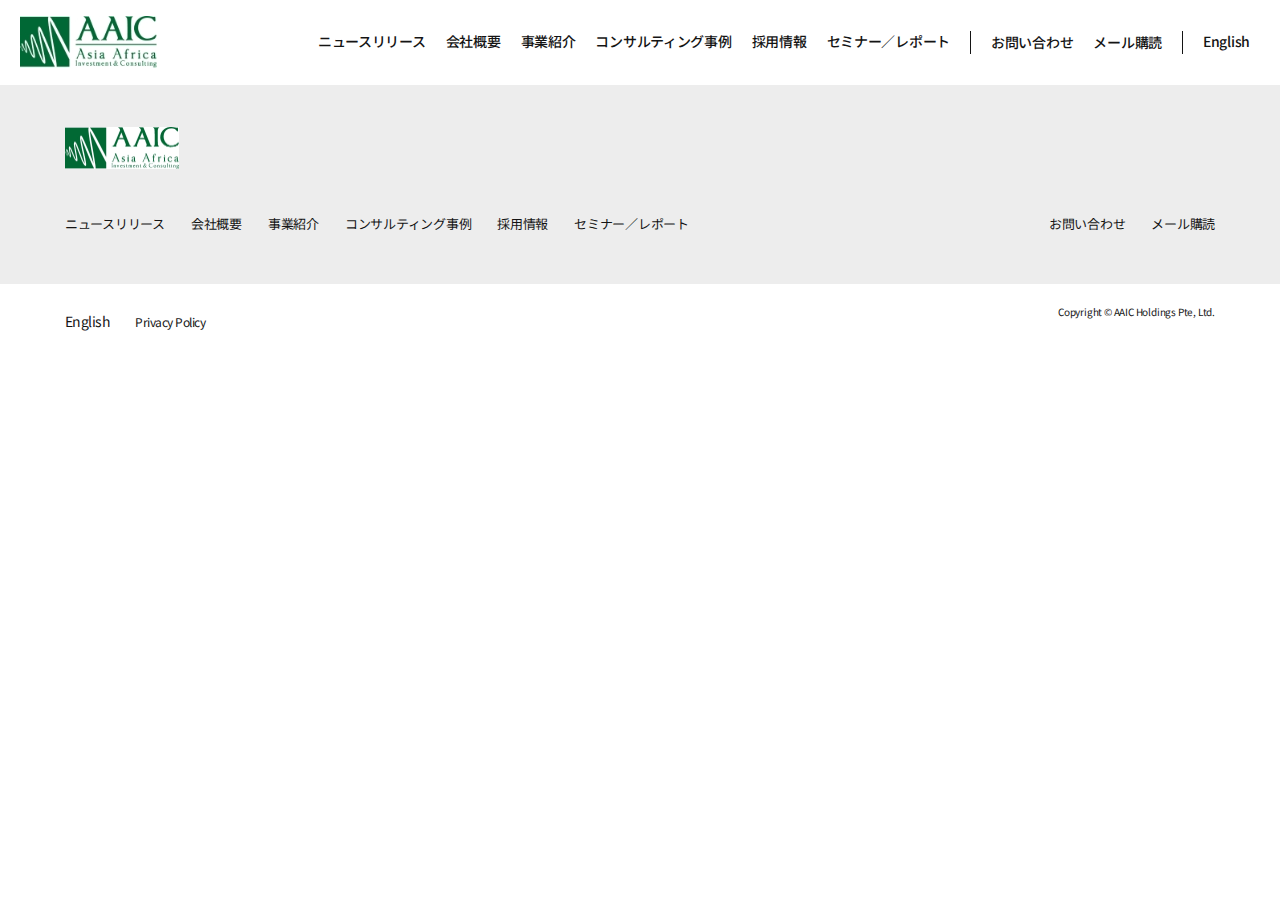
==== commit 04a83d20: "deploy" ====
--- a/aaic/index.html
+++ b/aaic/index.html
@@ -1 +1 @@
-<!doctype html><html lang=""><head><meta charset="utf-8"><meta http-equiv="X-UA-Compatible" content="IE=edge"><meta name="viewport" content="width=device-width,initial-scale=1,shrink-to-fit=no"><link rel="icon" href="/aaic/favicon.ico"><title>aaic</title><script defer="defer" type="module" src="/aaic/js/chunk-vendors.9e5ce291.js"></script><script defer="defer" type="module" src="/aaic/js/app.7a0faff9.js"></script><link href="/aaic/css/app.43a49f1d.css" rel="stylesheet"><script defer="defer" src="/aaic/js/chunk-vendors-legacy.4ae75602.js" nomodule></script><script defer="defer" src="/aaic/js/app-legacy.238191e0.js" nomodule></script></head><body><noscript><strong>We're sorry but aaic doesn't work properly without JavaScript enabled. Please enable it to continue.</strong></noscript><div id="app"></div></body></html>+<!doctype html><html lang=""><head><meta charset="utf-8"><meta http-equiv="X-UA-Compatible" content="IE=edge"><meta name="viewport" content="width=device-width,initial-scale=1,shrink-to-fit=no"><link rel="icon" href="/aaic/favicon.ico"><title>aaic</title><script defer="defer" type="module" src="/aaic/js/chunk-vendors.37f1dc5b.js"></script><script defer="defer" type="module" src="/aaic/js/app.1e991159.js"></script><link href="/aaic/css/app.189c7857.css" rel="stylesheet"><script defer="defer" src="/aaic/js/chunk-vendors-legacy.cb19c74d.js" nomodule></script><script defer="defer" src="/aaic/js/app-legacy.31f6d39c.js" nomodule></script></head><body><noscript><strong>We're sorry but aaic doesn't work properly without JavaScript enabled. Please enable it to continue.</strong></noscript><div id="app"></div></body></html>--- a/aaic/css/app.189c7857.css
+++ b/aaic/css/app.189c7857.css
@@ -0,0 +1,12 @@
+@import url(https://fonts.googleapis.com/css2?family=Noto+Sans+TC:wght@300;400;500;700&family=Noto+Serif+TC:wght@200;400;500;600;700;900&display=swap);@import url(https://fonts.googleapis.com/css2?family=Noto+Sans+JP:wght@100;300;400;500;700;900&display=swap);@import url(https://fonts.googleapis.com/css2?family=Cormorant+Garamond:ital,wght@0,300;0,400;0,500;0,600;0,700;1,300;1,400;1,500;1,600;1,700&display=swap);@import url(https://fonts.googleapis.com/css2?family=Karla:wght@200;300;400;500;600;700;800&display=swap);
+/*!
+ * Bootstrap v4.5.3 (https://getbootstrap.com/)
+ * Copyright 2011-2020 The Bootstrap Authors
+ * Copyright 2011-2020 Twitter, Inc.
+ * Licensed under MIT (https://github.com/twbs/bootstrap/blob/main/LICENSE)
+ */:root{--blue:#007bff;--indigo:#6610f2;--purple:#6f42c1;--pink:#e83e8c;--red:#dc3545;--orange:#fd7e14;--yellow:#ffc107;--green:#28a745;--teal:#20c997;--cyan:#17a2b8;--white:#fff;--gray:#6c757d;--gray-dark:#343a40;--primary:#007bff;--secondary:#6c757d;--success:#28a745;--info:#17a2b8;--warning:#ffc107;--danger:#dc3545;--light:#f8f9fa;--dark:#343a40;--breakpoint-xs:0;--breakpoint-sm:576px;--breakpoint-md:768px;--breakpoint-lg:992px;--breakpoint-xl:1200px;--font-family-sans-serif:-apple-system,BlinkMacSystemFont,"Segoe UI",Roboto,"Helvetica Neue",Arial,"Noto Sans",sans-serif,"Apple Color Emoji","Segoe UI Emoji","Segoe UI Symbol","Noto Color Emoji";--font-family-monospace:SFMono-Regular,Menlo,Monaco,Consolas,"Liberation Mono","Courier New",monospace}*,:after,:before{box-sizing:border-box}html{font-family:sans-serif;line-height:1.15;-webkit-text-size-adjust:100%;-webkit-tap-highlight-color:rgba(0,0,0,0)}article,aside,figcaption,figure,footer,header,hgroup,main,nav,section{display:block}body{margin:0;font-family:-apple-system,BlinkMacSystemFont,Segoe UI,Roboto,Helvetica Neue,Arial,Noto Sans,sans-serif,Apple Color Emoji,Segoe UI Emoji,Segoe UI Symbol,Noto Color Emoji;font-size:1rem;font-weight:400;line-height:1.5;color:#212529;text-align:left;background-color:#fff}[tabindex="-1"]:focus:not(:focus-visible){outline:0!important}hr{box-sizing:content-box;height:0;overflow:visible}h1,h2,h3,h4,h5,h6{margin-top:0;margin-bottom:.5rem}p{margin-top:0;margin-bottom:1rem}abbr[data-original-title],abbr[title]{text-decoration:underline;-webkit-text-decoration:underline dotted;text-decoration:underline dotted;cursor:help;border-bottom:0;-webkit-text-decoration-skip-ink:none;text-decoration-skip-ink:none}address{font-style:normal;line-height:inherit}address,dl,ol,ul{margin-bottom:1rem}dl,ol,ul{margin-top:0}ol ol,ol ul,ul ol,ul ul{margin-bottom:0}dt{font-weight:700}dd{margin-bottom:.5rem;margin-left:0}blockquote{margin:0 0 1rem}b,strong{font-weight:bolder}small{font-size:80%}sub,sup{position:relative;font-size:75%;line-height:0;vertical-align:baseline}sub{bottom:-.25em}sup{top:-.5em}a{color:#007bff;text-decoration:none;background-color:transparent}a:hover{color:#0056b3;text-decoration:underline}a:not([href]):not([class]),a:not([href]):not([class]):hover{color:inherit;text-decoration:none}code,kbd,pre,samp{font-family:SFMono-Regular,Menlo,Monaco,Consolas,Liberation Mono,Courier New,monospace;font-size:1em}pre{margin-top:0;margin-bottom:1rem;overflow:auto;-ms-overflow-style:scrollbar}figure{margin:0 0 1rem}img{border-style:none}img,svg{vertical-align:middle}svg{overflow:hidden}table{border-collapse:collapse}caption{padding-top:.75rem;padding-bottom:.75rem;color:#6c757d;text-align:left;caption-side:bottom}th{text-align:inherit;text-align:-webkit-match-parent}label{display:inline-block;margin-bottom:.5rem}button{border-radius:0}button:focus{outline:1px dotted;outline:5px auto -webkit-focus-ring-color}button,input,optgroup,select,textarea{margin:0;font-family:inherit;font-size:inherit;line-height:inherit}button,input{overflow:visible}button,select{text-transform:none}[role=button]{cursor:pointer}select{word-wrap:normal}[type=button],[type=reset],[type=submit],button{-webkit-appearance:button}[type=button]:not(:disabled),[type=reset]:not(:disabled),[type=submit]:not(:disabled),button:not(:disabled){cursor:pointer}[type=button]::-moz-focus-inner,[type=reset]::-moz-focus-inner,[type=submit]::-moz-focus-inner,button::-moz-focus-inner{padding:0;border-style:none}input[type=checkbox],input[type=radio]{box-sizing:border-box;padding:0}textarea{overflow:auto;resize:vertical}fieldset{min-width:0;padding:0;margin:0;border:0}legend{display:block;width:100%;max-width:100%;padding:0;margin-bottom:.5rem;font-size:1.5rem;line-height:inherit;color:inherit;white-space:normal}progress{vertical-align:baseline}[type=number]::-webkit-inner-spin-button,[type=number]::-webkit-outer-spin-button{height:auto}[type=search]{outline-offset:-2px;-webkit-appearance:none}[type=search]::-webkit-search-decoration{-webkit-appearance:none}::-webkit-file-upload-button{font:inherit;-webkit-appearance:button}output{display:inline-block}summary{display:list-item;cursor:pointer}template{display:none}[hidden]{display:none!important}.h1,.h2,.h3,.h4,.h5,.h6,h1,h2,h3,h4,h5,h6{margin-bottom:.5rem;font-weight:500;line-height:1.2}.h1,h1{font-size:2.5rem}.h2,h2{font-size:2rem}.h3,h3{font-size:1.75rem}.h4,h4{font-size:1.5rem}.h5,h5{font-size:1.25rem}.h6,h6{font-size:1rem}.lead{font-size:1.25rem;font-weight:300}.display-1{font-size:6rem}.display-1,.display-2{font-weight:300;line-height:1.2}.display-2{font-size:5.5rem}.display-3{font-size:4.5rem}.display-3,.display-4{font-weight:300;line-height:1.2}.display-4{font-size:3.5rem}hr{margin-top:1rem;margin-bottom:1rem;border:0;border-top:1px solid rgba(0,0,0,.1)}.small,small{font-size:80%;font-weight:400}.mark,mark{padding:.2em;background-color:#fcf8e3}.list-inline,.list-unstyled{padding-left:0;list-style:none}.list-inline-item{display:inline-block}.list-inline-item:not(:last-child){margin-right:.5rem}.initialism{font-size:90%;text-transform:uppercase}.blockquote{margin-bottom:1rem;font-size:1.25rem}.blockquote-footer{display:block;font-size:80%;color:#6c757d}.blockquote-footer:before{content:"\2014\00A0"}.img-fluid,.img-thumbnail{max-width:100%;height:auto}.img-thumbnail{padding:.25rem;background-color:#fff;border:1px solid #dee2e6;border-radius:.25rem}.figure{display:inline-block}.figure-img{margin-bottom:.5rem;line-height:1}.figure-caption{font-size:90%;color:#6c757d}code{font-size:87.5%;color:#e83e8c;word-wrap:break-word}a>code{color:inherit}kbd{padding:.2rem .4rem;font-size:87.5%;color:#fff;background-color:#212529;border-radius:.2rem}kbd kbd{padding:0;font-size:100%;font-weight:700}pre{display:block;font-size:87.5%;color:#212529}pre code{font-size:inherit;color:inherit;word-break:normal}.pre-scrollable{max-height:340px;overflow-y:scroll}.container,.container-fluid,.container-lg,.container-md,.container-sm,.container-xl,.container-xxl{width:100%;padding-right:15px;padding-left:15px;margin-right:auto;margin-left:auto}@media (min-width:576px){.container,.container-sm{max-width:400px}}@media (min-width:768px){.container,.container-md,.container-sm{max-width:777px}}@media (min-width:992px){.container,.container-lg,.container-md,.container-sm{max-width:1100px}}@media (min-width:1200px){.container,.container-lg,.container-md,.container-sm,.container-xl{max-width:1300px}}.container,.container-lg,.container-md,.container-sm,.container-xl{max-width:1440px}.row{display:flex;flex-wrap:wrap;margin-right:-15px;margin-left:-15px}.no-gutters{margin-right:0;margin-left:0}.no-gutters>.col,.no-gutters>[class*=col-]{padding-right:0;padding-left:0}.col,.col-1,.col-10,.col-11,.col-12,.col-2,.col-3,.col-4,.col-5,.col-6,.col-7,.col-8,.col-9,.col-auto,.col-lg,.col-lg-1,.col-lg-10,.col-lg-11,.col-lg-12,.col-lg-2,.col-lg-3,.col-lg-4,.col-lg-5,.col-lg-6,.col-lg-7,.col-lg-8,.col-lg-9,.col-lg-auto,.col-md,.col-md-1,.col-md-10,.col-md-11,.col-md-12,.col-md-2,.col-md-3,.col-md-4,.col-md-5,.col-md-6,.col-md-7,.col-md-8,.col-md-9,.col-md-auto,.col-sm,.col-sm-1,.col-sm-10,.col-sm-11,.col-sm-12,.col-sm-2,.col-sm-3,.col-sm-4,.col-sm-5,.col-sm-6,.col-sm-7,.col-sm-8,.col-sm-9,.col-sm-auto,.col-xl,.col-xl-1,.col-xl-10,.col-xl-11,.col-xl-12,.col-xl-2,.col-xl-3,.col-xl-4,.col-xl-5,.col-xl-6,.col-xl-7,.col-xl-8,.col-xl-9,.col-xl-auto{position:relative;width:100%;padding-right:15px;padding-left:15px}.col{flex-basis:0;flex-grow:1;max-width:100%}.row-cols-1>*{flex:0 0 100%;max-width:100%}.row-cols-2>*{flex:0 0 50%;max-width:50%}.row-cols-3>*{flex:0 0 33.33333%;max-width:33.33333%}.row-cols-4>*{flex:0 0 25%;max-width:25%}.row-cols-5>*{flex:0 0 20%;max-width:20%}.row-cols-6>*{flex:0 0 16.66667%;max-width:16.66667%}.col-auto{flex:0 0 auto;width:auto;max-width:100%}.col-1{flex:0 0 8.33333%;max-width:8.33333%}.col-2{flex:0 0 16.66667%;max-width:16.66667%}.col-3{flex:0 0 25%;max-width:25%}.col-4{flex:0 0 33.33333%;max-width:33.33333%}.col-5{flex:0 0 41.66667%;max-width:41.66667%}.col-6{flex:0 0 50%;max-width:50%}.col-7{flex:0 0 58.33333%;max-width:58.33333%}.col-8{flex:0 0 66.66667%;max-width:66.66667%}.col-9{flex:0 0 75%;max-width:75%}.col-10{flex:0 0 83.33333%;max-width:83.33333%}.col-11{flex:0 0 91.66667%;max-width:91.66667%}.col-12{flex:0 0 100%;max-width:100%}.order-first{order:-1}.order-last{order:13}.order-0{order:0}.order-1{order:1}.order-2{order:2}.order-3{order:3}.order-4{order:4}.order-5{order:5}.order-6{order:6}.order-7{order:7}.order-8{order:8}.order-9{order:9}.order-10{order:10}.order-11{order:11}.order-12{order:12}.offset-1{margin-left:8.33333%}.offset-2{margin-left:16.66667%}.offset-3{margin-left:25%}.offset-4{margin-left:33.33333%}.offset-5{margin-left:41.66667%}.offset-6{margin-left:50%}.offset-7{margin-left:58.33333%}.offset-8{margin-left:66.66667%}.offset-9{margin-left:75%}.offset-10{margin-left:83.33333%}.offset-11{margin-left:91.66667%}@media (min-width:576px){.col-sm{flex-basis:0;flex-grow:1;max-width:100%}.row-cols-sm-1>*{flex:0 0 100%;max-width:100%}.row-cols-sm-2>*{flex:0 0 50%;max-width:50%}.row-cols-sm-3>*{flex:0 0 33.33333%;max-width:33.33333%}.row-cols-sm-4>*{flex:0 0 25%;max-width:25%}.row-cols-sm-5>*{flex:0 0 20%;max-width:20%}.row-cols-sm-6>*{flex:0 0 16.66667%;max-width:16.66667%}.col-sm-auto{flex:0 0 auto;width:auto;max-width:100%}.col-sm-1{flex:0 0 8.33333%;max-width:8.33333%}.col-sm-2{flex:0 0 16.66667%;max-width:16.66667%}.col-sm-3{flex:0 0 25%;max-width:25%}.col-sm-4{flex:0 0 33.33333%;max-width:33.33333%}.col-sm-5{flex:0 0 41.66667%;max-width:41.66667%}.col-sm-6{flex:0 0 50%;max-width:50%}.col-sm-7{flex:0 0 58.33333%;max-width:58.33333%}.col-sm-8{flex:0 0 66.66667%;max-width:66.66667%}.col-sm-9{flex:0 0 75%;max-width:75%}.col-sm-10{flex:0 0 83.33333%;max-width:83.33333%}.col-sm-11{flex:0 0 91.66667%;max-width:91.66667%}.col-sm-12{flex:0 0 100%;max-width:100%}.order-sm-first{order:-1}.order-sm-last{order:13}.order-sm-0{order:0}.order-sm-1{order:1}.order-sm-2{order:2}.order-sm-3{order:3}.order-sm-4{order:4}.order-sm-5{order:5}.order-sm-6{order:6}.order-sm-7{order:7}.order-sm-8{order:8}.order-sm-9{order:9}.order-sm-10{order:10}.order-sm-11{order:11}.order-sm-12{order:12}.offset-sm-0{margin-left:0}.offset-sm-1{margin-left:8.33333%}.offset-sm-2{margin-left:16.66667%}.offset-sm-3{margin-left:25%}.offset-sm-4{margin-left:33.33333%}.offset-sm-5{margin-left:41.66667%}.offset-sm-6{margin-left:50%}.offset-sm-7{margin-left:58.33333%}.offset-sm-8{margin-left:66.66667%}.offset-sm-9{margin-left:75%}.offset-sm-10{margin-left:83.33333%}.offset-sm-11{margin-left:91.66667%}}@media (min-width:768px){.col-md{flex-basis:0;flex-grow:1;max-width:100%}.row-cols-md-1>*{flex:0 0 100%;max-width:100%}.row-cols-md-2>*{flex:0 0 50%;max-width:50%}.row-cols-md-3>*{flex:0 0 33.33333%;max-width:33.33333%}.row-cols-md-4>*{flex:0 0 25%;max-width:25%}.row-cols-md-5>*{flex:0 0 20%;max-width:20%}.row-cols-md-6>*{flex:0 0 16.66667%;max-width:16.66667%}.col-md-auto{flex:0 0 auto;width:auto;max-width:100%}.col-md-1{flex:0 0 8.33333%;max-width:8.33333%}.col-md-2{flex:0 0 16.66667%;max-width:16.66667%}.col-md-3{flex:0 0 25%;max-width:25%}.col-md-4{flex:0 0 33.33333%;max-width:33.33333%}.col-md-5{flex:0 0 41.66667%;max-width:41.66667%}.col-md-6{flex:0 0 50%;max-width:50%}.col-md-7{flex:0 0 58.33333%;max-width:58.33333%}.col-md-8{flex:0 0 66.66667%;max-width:66.66667%}.col-md-9{flex:0 0 75%;max-width:75%}.col-md-10{flex:0 0 83.33333%;max-width:83.33333%}.col-md-11{flex:0 0 91.66667%;max-width:91.66667%}.col-md-12{flex:0 0 100%;max-width:100%}.order-md-first{order:-1}.order-md-last{order:13}.order-md-0{order:0}.order-md-1{order:1}.order-md-2{order:2}.order-md-3{order:3}.order-md-4{order:4}.order-md-5{order:5}.order-md-6{order:6}.order-md-7{order:7}.order-md-8{order:8}.order-md-9{order:9}.order-md-10{order:10}.order-md-11{order:11}.order-md-12{order:12}.offset-md-0{margin-left:0}.offset-md-1{margin-left:8.33333%}.offset-md-2{margin-left:16.66667%}.offset-md-3{margin-left:25%}.offset-md-4{margin-left:33.33333%}.offset-md-5{margin-left:41.66667%}.offset-md-6{margin-left:50%}.offset-md-7{margin-left:58.33333%}.offset-md-8{margin-left:66.66667%}.offset-md-9{margin-left:75%}.offset-md-10{margin-left:83.33333%}.offset-md-11{margin-left:91.66667%}}@media (min-width:992px){.col-lg{flex-basis:0;flex-grow:1;max-width:100%}.row-cols-lg-1>*{flex:0 0 100%;max-width:100%}.row-cols-lg-2>*{flex:0 0 50%;max-width:50%}.row-cols-lg-3>*{flex:0 0 33.33333%;max-width:33.33333%}.row-cols-lg-4>*{flex:0 0 25%;max-width:25%}.row-cols-lg-5>*{flex:0 0 20%;max-width:20%}.row-cols-lg-6>*{flex:0 0 16.66667%;max-width:16.66667%}.col-lg-auto{flex:0 0 auto;width:auto;max-width:100%}.col-lg-1{flex:0 0 8.33333%;max-width:8.33333%}.col-lg-2{flex:0 0 16.66667%;max-width:16.66667%}.col-lg-3{flex:0 0 25%;max-width:25%}.col-lg-4{flex:0 0 33.33333%;max-width:33.33333%}.col-lg-5{flex:0 0 41.66667%;max-width:41.66667%}.col-lg-6{flex:0 0 50%;max-width:50%}.col-lg-7{flex:0 0 58.33333%;max-width:58.33333%}.col-lg-8{flex:0 0 66.66667%;max-width:66.66667%}.col-lg-9{flex:0 0 75%;max-width:75%}.col-lg-10{flex:0 0 83.33333%;max-width:83.33333%}.col-lg-11{flex:0 0 91.66667%;max-width:91.66667%}.col-lg-12{flex:0 0 100%;max-width:100%}.order-lg-first{order:-1}.order-lg-last{order:13}.order-lg-0{order:0}.order-lg-1{order:1}.order-lg-2{order:2}.order-lg-3{order:3}.order-lg-4{order:4}.order-lg-5{order:5}.order-lg-6{order:6}.order-lg-7{order:7}.order-lg-8{order:8}.order-lg-9{order:9}.order-lg-10{order:10}.order-lg-11{order:11}.order-lg-12{order:12}.offset-lg-0{margin-left:0}.offset-lg-1{margin-left:8.33333%}.offset-lg-2{margin-left:16.66667%}.offset-lg-3{margin-left:25%}.offset-lg-4{margin-left:33.33333%}.offset-lg-5{margin-left:41.66667%}.offset-lg-6{margin-left:50%}.offset-lg-7{margin-left:58.33333%}.offset-lg-8{margin-left:66.66667%}.offset-lg-9{margin-left:75%}.offset-lg-10{margin-left:83.33333%}.offset-lg-11{margin-left:91.66667%}}@media (min-width:1200px){.col-xl{flex-basis:0;flex-grow:1;max-width:100%}.row-cols-xl-1>*{flex:0 0 100%;max-width:100%}.row-cols-xl-2>*{flex:0 0 50%;max-width:50%}.row-cols-xl-3>*{flex:0 0 33.33333%;max-width:33.33333%}.row-cols-xl-4>*{flex:0 0 25%;max-width:25%}.row-cols-xl-5>*{flex:0 0 20%;max-width:20%}.row-cols-xl-6>*{flex:0 0 16.66667%;max-width:16.66667%}.col-xl-auto{flex:0 0 auto;width:auto;max-width:100%}.col-xl-1{flex:0 0 8.33333%;max-width:8.33333%}.col-xl-2{flex:0 0 16.66667%;max-width:16.66667%}.col-xl-3{flex:0 0 25%;max-width:25%}.col-xl-4{flex:0 0 33.33333%;max-width:33.33333%}.col-xl-5{flex:0 0 41.66667%;max-width:41.66667%}.col-xl-6{flex:0 0 50%;max-width:50%}.col-xl-7{flex:0 0 58.33333%;max-width:58.33333%}.col-xl-8{flex:0 0 66.66667%;max-width:66.66667%}.col-xl-9{flex:0 0 75%;max-width:75%}.col-xl-10{flex:0 0 83.33333%;max-width:83.33333%}.col-xl-11{flex:0 0 91.66667%;max-width:91.66667%}.col-xl-12{flex:0 0 100%;max-width:100%}.order-xl-first{order:-1}.order-xl-last{order:13}.order-xl-0{order:0}.order-xl-1{order:1}.order-xl-2{order:2}.order-xl-3{order:3}.order-xl-4{order:4}.order-xl-5{order:5}.order-xl-6{order:6}.order-xl-7{order:7}.order-xl-8{order:8}.order-xl-9{order:9}.order-xl-10{order:10}.order-xl-11{order:11}.order-xl-12{order:12}.offset-xl-0{margin-left:0}.offset-xl-1{margin-left:8.33333%}.offset-xl-2{margin-left:16.66667%}.offset-xl-3{margin-left:25%}.offset-xl-4{margin-left:33.33333%}.offset-xl-5{margin-left:41.66667%}.offset-xl-6{margin-left:50%}.offset-xl-7{margin-left:58.33333%}.offset-xl-8{margin-left:66.66667%}.offset-xl-9{margin-left:75%}.offset-xl-10{margin-left:83.33333%}.offset-xl-11{margin-left:91.66667%}}.table{width:100%;margin-bottom:1rem;color:#212529}.table td,.table th{padding:.75rem;vertical-align:top;border-top:1px solid #dee2e6}.table thead th{vertical-align:bottom;border-bottom:2px solid #dee2e6}.table tbody+tbody{border-top:2px solid #dee2e6}.table-sm td,.table-sm th{padding:.3rem}.table-bordered,.table-bordered td,.table-bordered th{border:1px solid #dee2e6}.table-bordered thead td,.table-bordered thead th{border-bottom-width:2px}.table-borderless tbody+tbody,.table-borderless td,.table-borderless th,.table-borderless thead th{border:0}.table-striped tbody tr:nth-of-type(odd){background-color:rgba(0,0,0,.05)}.table-hover tbody tr:hover{color:#212529;background-color:rgba(0,0,0,.075)}.table-primary,.table-primary>td,.table-primary>th{background-color:#b8daff}.table-primary tbody+tbody,.table-primary td,.table-primary th,.table-primary thead th{border-color:#7abaff}.table-hover .table-primary:hover,.table-hover .table-primary:hover>td,.table-hover .table-primary:hover>th{background-color:#9fcdff}.table-secondary,.table-secondary>td,.table-secondary>th{background-color:#d6d8db}.table-secondary tbody+tbody,.table-secondary td,.table-secondary th,.table-secondary thead th{border-color:#b3b7bb}.table-hover .table-secondary:hover,.table-hover .table-secondary:hover>td,.table-hover .table-secondary:hover>th{background-color:#c8cbcf}.table-success,.table-success>td,.table-success>th{background-color:#c3e6cb}.table-success tbody+tbody,.table-success td,.table-success th,.table-success thead th{border-color:#8fd19e}.table-hover .table-success:hover,.table-hover .table-success:hover>td,.table-hover .table-success:hover>th{background-color:#b1dfbb}.table-info,.table-info>td,.table-info>th{background-color:#bee5eb}.table-info tbody+tbody,.table-info td,.table-info th,.table-info thead th{border-color:#86cfda}.table-hover .table-info:hover,.table-hover .table-info:hover>td,.table-hover .table-info:hover>th{background-color:#abdde5}.table-warning,.table-warning>td,.table-warning>th{background-color:#ffeeba}.table-warning tbody+tbody,.table-warning td,.table-warning th,.table-warning thead th{border-color:#ffdf7e}.table-hover .table-warning:hover,.table-hover .table-warning:hover>td,.table-hover .table-warning:hover>th{background-color:#ffe8a1}.table-danger,.table-danger>td,.table-danger>th{background-color:#f5c6cb}.table-danger tbody+tbody,.table-danger td,.table-danger th,.table-danger thead th{border-color:#ed969e}.table-hover .table-danger:hover,.table-hover .table-danger:hover>td,.table-hover .table-danger:hover>th{background-color:#f1b0b7}.table-light,.table-light>td,.table-light>th{background-color:#fdfdfe}.table-light tbody+tbody,.table-light td,.table-light th,.table-light thead th{border-color:#fbfcfc}.table-hover .table-light:hover,.table-hover .table-light:hover>td,.table-hover .table-light:hover>th{background-color:#ececf6}.table-dark,.table-dark>td,.table-dark>th{background-color:#c6c8ca}.table-dark tbody+tbody,.table-dark td,.table-dark th,.table-dark thead th{border-color:#95999c}.table-hover .table-dark:hover,.table-hover .table-dark:hover>td,.table-hover .table-dark:hover>th{background-color:#b9bbbe}.table-active,.table-active>td,.table-active>th,.table-hover .table-active:hover,.table-hover .table-active:hover>td,.table-hover .table-active:hover>th{background-color:rgba(0,0,0,.075)}.table .thead-dark th{color:#fff;background-color:#343a40;border-color:#454d55}.table .thead-light th{color:#495057;background-color:#e9ecef;border-color:#dee2e6}.table-dark{color:#fff;background-color:#343a40}.table-dark td,.table-dark th,.table-dark thead th{border-color:#454d55}.table-dark.table-bordered{border:0}.table-dark.table-striped tbody tr:nth-of-type(odd){background-color:hsla(0,0%,100%,.05)}.table-dark.table-hover tbody tr:hover{color:#fff;background-color:hsla(0,0%,100%,.075)}@media (max-width:575.98px){.table-responsive-sm{display:block;width:100%;overflow-x:auto;-webkit-overflow-scrolling:touch}.table-responsive-sm>.table-bordered{border:0}}@media (max-width:767.98px){.table-responsive-md{display:block;width:100%;overflow-x:auto;-webkit-overflow-scrolling:touch}.table-responsive-md>.table-bordered{border:0}}@media (max-width:991.98px){.table-responsive-lg{display:block;width:100%;overflow-x:auto;-webkit-overflow-scrolling:touch}.table-responsive-lg>.table-bordered{border:0}}@media (max-width:1199.98px){.table-responsive-xl{display:block;width:100%;overflow-x:auto;-webkit-overflow-scrolling:touch}.table-responsive-xl>.table-bordered{border:0}}.table-responsive{display:block;width:100%;overflow-x:auto;-webkit-overflow-scrolling:touch}.table-responsive>.table-bordered{border:0}.form-control{display:block;width:100%;height:calc(1.5em + .75rem + 2px);padding:.375rem .75rem;font-size:1rem;font-weight:400;line-height:1.5;color:#495057;background-color:#fff;background-clip:padding-box;border:1px solid #ced4da;border-radius:.25rem;transition:border-color .15s ease-in-out,box-shadow .15s ease-in-out}@media (prefers-reduced-motion:reduce){.form-control{transition:none}}.form-control::-ms-expand{background-color:transparent;border:0}.form-control:-moz-focusring{color:transparent;text-shadow:0 0 0 #495057}.form-control:focus{color:#495057;background-color:#fff;border-color:#80bdff;outline:0;box-shadow:0 0 0 .2rem rgba(0,123,255,.25)}.form-control::-moz-placeholder{color:#6c757d;opacity:1}.form-control:-ms-input-placeholder{color:#6c757d;opacity:1}.form-control::placeholder{color:#6c757d;opacity:1}.form-control:disabled,.form-control[readonly]{background-color:#e9ecef;opacity:1}input[type=date].form-control,input[type=datetime-local].form-control,input[type=month].form-control,input[type=time].form-control{-webkit-appearance:none;-moz-appearance:none;appearance:none}select.form-control:focus::-ms-value{color:#495057;background-color:#fff}.form-control-file,.form-control-range{display:block;width:100%}.col-form-label{padding-top:calc(.375rem + 1px);padding-bottom:calc(.375rem + 1px);margin-bottom:0;font-size:inherit;line-height:1.5}.col-form-label-lg{padding-top:calc(.5rem + 1px);padding-bottom:calc(.5rem + 1px);font-size:1.25rem;line-height:1.5}.col-form-label-sm{padding-top:calc(.25rem + 1px);padding-bottom:calc(.25rem + 1px);font-size:.875rem;line-height:1.5}.form-control-plaintext{display:block;width:100%;padding:.375rem 0;margin-bottom:0;font-size:1rem;line-height:1.5;color:#212529;background-color:transparent;border:solid transparent;border-width:1px 0}.form-control-plaintext.form-control-lg,.form-control-plaintext.form-control-sm{padding-right:0;padding-left:0}.form-control-sm{height:calc(1.5em + .5rem + 2px);padding:.25rem .5rem;font-size:.875rem;line-height:1.5;border-radius:.2rem}.form-control-lg{height:calc(1.5em + 1rem + 2px);padding:.5rem 1rem;font-size:1.25rem;line-height:1.5;border-radius:.3rem}select.form-control[multiple],select.form-control[size],textarea.form-control{height:auto}.form-group{margin-bottom:1rem}.form-text{display:block;margin-top:.25rem}.form-row{display:flex;flex-wrap:wrap;margin-right:-5px;margin-left:-5px}.form-row>.col,.form-row>[class*=col-]{padding-right:5px;padding-left:5px}.form-check{position:relative;display:block;padding-left:1.25rem}.form-check-input{position:absolute;margin-top:.3rem;margin-left:-1.25rem}.form-check-input:disabled~.form-check-label,.form-check-input[disabled]~.form-check-label{color:#6c757d}.form-check-label{margin-bottom:0}.form-check-inline{display:inline-flex;align-items:center;padding-left:0;margin-right:.75rem}.form-check-inline .form-check-input{position:static;margin-top:0;margin-right:.3125rem;margin-left:0}.valid-feedback{display:none;width:100%;margin-top:.25rem;font-size:80%;color:#28a745}.valid-tooltip{position:absolute;top:100%;left:0;z-index:5;display:none;max-width:100%;padding:.25rem .5rem;margin-top:.1rem;font-size:.875rem;line-height:1.5;color:#fff;background-color:rgba(40,167,69,.9);border-radius:.25rem}.is-valid~.valid-feedback,.is-valid~.valid-tooltip,.was-validated :valid~.valid-feedback,.was-validated :valid~.valid-tooltip{display:block}.form-control.is-valid,.was-validated .form-control:valid{border-color:#28a745;padding-right:calc(1.5em + .75rem);background-image:url("data:image/svg+xml;charset=utf-8,%3Csvg xmlns='http://www.w3.org/2000/svg' width='8' height='8'%3E%3Cpath fill='%2328a745' d='M2.3 6.73.6 4.53c-.4-1.04.46-1.4 1.1-.8l1.1 1.4 3.4-3.8c.6-.63 1.6-.27 1.2.7l-4 4.6c-.43.5-.8.4-1.1.1z'/%3E%3C/svg%3E");background-repeat:no-repeat;background-position:right calc(.375em + .1875rem) center;background-size:calc(.75em + .375rem) calc(.75em + .375rem)}.form-control.is-valid:focus,.was-validated .form-control:valid:focus{border-color:#28a745;box-shadow:0 0 0 .2rem rgba(40,167,69,.25)}.was-validated textarea.form-control:valid,textarea.form-control.is-valid{padding-right:calc(1.5em + .75rem);background-position:top calc(.375em + .1875rem) right calc(.375em + .1875rem)}.custom-select.is-valid,.was-validated .custom-select:valid{border-color:#28a745;padding-right:calc(.75em + 2.3125rem);background:url("data:image/svg+xml;charset=utf-8,%3Csvg xmlns='http://www.w3.org/2000/svg' width='4' height='5'%3E%3Cpath fill='%23343a40' d='M2 0 0 2h4zm0 5L0 3h4z'/%3E%3C/svg%3E") no-repeat right .75rem center/8px 10px,url("data:image/svg+xml;charset=utf-8,%3Csvg xmlns='http://www.w3.org/2000/svg' width='8' height='8'%3E%3Cpath fill='%2328a745' d='M2.3 6.73.6 4.53c-.4-1.04.46-1.4 1.1-.8l1.1 1.4 3.4-3.8c.6-.63 1.6-.27 1.2.7l-4 4.6c-.43.5-.8.4-1.1.1z'/%3E%3C/svg%3E") #fff no-repeat center right 1.75rem/calc(.75em + .375rem) calc(.75em + .375rem)}.custom-select.is-valid:focus,.was-validated .custom-select:valid:focus{border-color:#28a745;box-shadow:0 0 0 .2rem rgba(40,167,69,.25)}.form-check-input.is-valid~.form-check-label,.was-validated .form-check-input:valid~.form-check-label{color:#28a745}.form-check-input.is-valid~.valid-feedback,.form-check-input.is-valid~.valid-tooltip,.was-validated .form-check-input:valid~.valid-feedback,.was-validated .form-check-input:valid~.valid-tooltip{display:block}.custom-control-input.is-valid~.custom-control-label,.was-validated .custom-control-input:valid~.custom-control-label{color:#28a745}.custom-control-input.is-valid~.custom-control-label:before,.was-validated .custom-control-input:valid~.custom-control-label:before{border-color:#28a745}.custom-control-input.is-valid:checked~.custom-control-label:before,.was-validated .custom-control-input:valid:checked~.custom-control-label:before{border-color:#34ce57;background-color:#34ce57}.custom-control-input.is-valid:focus~.custom-control-label:before,.was-validated .custom-control-input:valid:focus~.custom-control-label:before{box-shadow:0 0 0 .2rem rgba(40,167,69,.25)}.custom-control-input.is-valid:focus:not(:checked)~.custom-control-label:before,.was-validated .custom-control-input:valid:focus:not(:checked)~.custom-control-label:before{border-color:#28a745}.custom-file-input.is-valid~.custom-file-label,.was-validated .custom-file-input:valid~.custom-file-label{border-color:#28a745}.custom-file-input.is-valid:focus~.custom-file-label,.was-validated .custom-file-input:valid:focus~.custom-file-label{border-color:#28a745;box-shadow:0 0 0 .2rem rgba(40,167,69,.25)}.invalid-feedback{display:none;width:100%;margin-top:.25rem;font-size:80%;color:#dc3545}.invalid-tooltip{position:absolute;top:100%;left:0;z-index:5;display:none;max-width:100%;padding:.25rem .5rem;margin-top:.1rem;font-size:.875rem;line-height:1.5;color:#fff;background-color:rgba(220,53,69,.9);border-radius:.25rem}.is-invalid~.invalid-feedback,.is-invalid~.invalid-tooltip,.was-validated :invalid~.invalid-feedback,.was-validated :invalid~.invalid-tooltip{display:block}.form-control.is-invalid,.was-validated .form-control:invalid{border-color:#dc3545;padding-right:calc(1.5em + .75rem);background-image:url("data:image/svg+xml;charset=utf-8,%3Csvg xmlns='http://www.w3.org/2000/svg' width='12' height='12' fill='none' stroke='%23dc3545'%3E%3Ccircle cx='6' cy='6' r='4.5'/%3E%3Cpath stroke-linejoin='round' d='M5.8 3.6h.4L6 6.5z'/%3E%3Ccircle cx='6' cy='8.2' r='.6' fill='%23dc3545' stroke='none'/%3E%3C/svg%3E");background-repeat:no-repeat;background-position:right calc(.375em + .1875rem) center;background-size:calc(.75em + .375rem) calc(.75em + .375rem)}.form-control.is-invalid:focus,.was-validated .form-control:invalid:focus{border-color:#dc3545;box-shadow:0 0 0 .2rem rgba(220,53,69,.25)}.was-validated textarea.form-control:invalid,textarea.form-control.is-invalid{padding-right:calc(1.5em + .75rem);background-position:top calc(.375em + .1875rem) right calc(.375em + .1875rem)}.custom-select.is-invalid,.was-validated .custom-select:invalid{border-color:#dc3545;padding-right:calc(.75em + 2.3125rem);background:url("data:image/svg+xml;charset=utf-8,%3Csvg xmlns='http://www.w3.org/2000/svg' width='4' height='5'%3E%3Cpath fill='%23343a40' d='M2 0 0 2h4zm0 5L0 3h4z'/%3E%3C/svg%3E") no-repeat right .75rem center/8px 10px,url("data:image/svg+xml;charset=utf-8,%3Csvg xmlns='http://www.w3.org/2000/svg' width='12' height='12' fill='none' stroke='%23dc3545'%3E%3Ccircle cx='6' cy='6' r='4.5'/%3E%3Cpath stroke-linejoin='round' d='M5.8 3.6h.4L6 6.5z'/%3E%3Ccircle cx='6' cy='8.2' r='.6' fill='%23dc3545' stroke='none'/%3E%3C/svg%3E") #fff no-repeat center right 1.75rem/calc(.75em + .375rem) calc(.75em + .375rem)}.custom-select.is-invalid:focus,.was-validated .custom-select:invalid:focus{border-color:#dc3545;box-shadow:0 0 0 .2rem rgba(220,53,69,.25)}.form-check-input.is-invalid~.form-check-label,.was-validated .form-check-input:invalid~.form-check-label{color:#dc3545}.form-check-input.is-invalid~.invalid-feedback,.form-check-input.is-invalid~.invalid-tooltip,.was-validated .form-check-input:invalid~.invalid-feedback,.was-validated .form-check-input:invalid~.invalid-tooltip{display:block}.custom-control-input.is-invalid~.custom-control-label,.was-validated .custom-control-input:invalid~.custom-control-label{color:#dc3545}.custom-control-input.is-invalid~.custom-control-label:before,.was-validated .custom-control-input:invalid~.custom-control-label:before{border-color:#dc3545}.custom-control-input.is-invalid:checked~.custom-control-label:before,.was-validated .custom-control-input:invalid:checked~.custom-control-label:before{border-color:#e4606d;background-color:#e4606d}.custom-control-input.is-invalid:focus~.custom-control-label:before,.was-validated .custom-control-input:invalid:focus~.custom-control-label:before{box-shadow:0 0 0 .2rem rgba(220,53,69,.25)}.custom-control-input.is-invalid:focus:not(:checked)~.custom-control-label:before,.was-validated .custom-control-input:invalid:focus:not(:checked)~.custom-control-label:before{border-color:#dc3545}.custom-file-input.is-invalid~.custom-file-label,.was-validated .custom-file-input:invalid~.custom-file-label{border-color:#dc3545}.custom-file-input.is-invalid:focus~.custom-file-label,.was-validated .custom-file-input:invalid:focus~.custom-file-label{border-color:#dc3545;box-shadow:0 0 0 .2rem rgba(220,53,69,.25)}.form-inline{display:flex;flex-flow:row wrap;align-items:center}.form-inline .form-check{width:100%}@media (min-width:576px){.form-inline label{justify-content:center}.form-inline .form-group,.form-inline label{display:flex;align-items:center;margin-bottom:0}.form-inline .form-group{flex:0 0 auto;flex-flow:row wrap}.form-inline .form-control{display:inline-block;width:auto;vertical-align:middle}.form-inline .form-control-plaintext{display:inline-block}.form-inline .custom-select,.form-inline .input-group{width:auto}.form-inline .form-check{display:flex;align-items:center;justify-content:center;width:auto;padding-left:0}.form-inline .form-check-input{position:relative;flex-shrink:0;margin-top:0;margin-right:.25rem;margin-left:0}.form-inline .custom-control{align-items:center;justify-content:center}.form-inline .custom-control-label{margin-bottom:0}}.btn{display:inline-block;font-weight:400;color:#212529;text-align:center;vertical-align:middle;-webkit-user-select:none;-moz-user-select:none;-ms-user-select:none;user-select:none;background-color:transparent;border:1px solid transparent;padding:.375rem .75rem;font-size:1rem;line-height:1.5;border-radius:.25rem;transition:color .15s ease-in-out,background-color .15s ease-in-out,border-color .15s ease-in-out,box-shadow .15s ease-in-out}@media (prefers-reduced-motion:reduce){.btn{transition:none}}.btn:hover{color:#212529;text-decoration:none}.btn.focus,.btn:focus{outline:0;box-shadow:0 0 0 .2rem rgba(0,123,255,.25)}.btn.disabled,.btn:disabled{opacity:.65}.btn:not(:disabled):not(.disabled){cursor:pointer}a.btn.disabled,fieldset:disabled a.btn{pointer-events:none}.btn-primary{color:#fff;background-color:#007bff;border-color:#007bff}.btn-primary.focus,.btn-primary:focus,.btn-primary:hover{color:#fff;background-color:#0069d9;border-color:#0062cc}.btn-primary.focus,.btn-primary:focus{box-shadow:0 0 0 .2rem rgba(38,143,255,.5)}.btn-primary.disabled,.btn-primary:disabled{color:#fff;background-color:#007bff;border-color:#007bff}.btn-primary:not(:disabled):not(.disabled).active,.btn-primary:not(:disabled):not(.disabled):active,.show>.btn-primary.dropdown-toggle{color:#fff;background-color:#0062cc;border-color:#005cbf}.btn-primary:not(:disabled):not(.disabled).active:focus,.btn-primary:not(:disabled):not(.disabled):active:focus,.show>.btn-primary.dropdown-toggle:focus{box-shadow:0 0 0 .2rem rgba(38,143,255,.5)}.btn-secondary{color:#fff;background-color:#6c757d;border-color:#6c757d}.btn-secondary.focus,.btn-secondary:focus,.btn-secondary:hover{color:#fff;background-color:#5a6268;border-color:#545b62}.btn-secondary.focus,.btn-secondary:focus{box-shadow:0 0 0 .2rem hsla(208,6%,54%,.5)}.btn-secondary.disabled,.btn-secondary:disabled{color:#fff;background-color:#6c757d;border-color:#6c757d}.btn-secondary:not(:disabled):not(.disabled).active,.btn-secondary:not(:disabled):not(.disabled):active,.show>.btn-secondary.dropdown-toggle{color:#fff;background-color:#545b62;border-color:#4e555b}.btn-secondary:not(:disabled):not(.disabled).active:focus,.btn-secondary:not(:disabled):not(.disabled):active:focus,.show>.btn-secondary.dropdown-toggle:focus{box-shadow:0 0 0 .2rem hsla(208,6%,54%,.5)}.btn-success{color:#fff;background-color:#28a745;border-color:#28a745}.btn-success.focus,.btn-success:focus,.btn-success:hover{color:#fff;background-color:#218838;border-color:#1e7e34}.btn-success.focus,.btn-success:focus{box-shadow:0 0 0 .2rem rgba(72,180,97,.5)}.btn-success.disabled,.btn-success:disabled{color:#fff;background-color:#28a745;border-color:#28a745}.btn-success:not(:disabled):not(.disabled).active,.btn-success:not(:disabled):not(.disabled):active,.show>.btn-success.dropdown-toggle{color:#fff;background-color:#1e7e34;border-color:#1c7430}.btn-success:not(:disabled):not(.disabled).active:focus,.btn-success:not(:disabled):not(.disabled):active:focus,.show>.btn-success.dropdown-toggle:focus{box-shadow:0 0 0 .2rem rgba(72,180,97,.5)}.btn-info{color:#fff;background-color:#17a2b8;border-color:#17a2b8}.btn-info.focus,.btn-info:focus,.btn-info:hover{color:#fff;background-color:#138496;border-color:#117a8b}.btn-info.focus,.btn-info:focus{box-shadow:0 0 0 .2rem rgba(58,176,195,.5)}.btn-info.disabled,.btn-info:disabled{color:#fff;background-color:#17a2b8;border-color:#17a2b8}.btn-info:not(:disabled):not(.disabled).active,.btn-info:not(:disabled):not(.disabled):active,.show>.btn-info.dropdown-toggle{color:#fff;background-color:#117a8b;border-color:#10707f}.btn-info:not(:disabled):not(.disabled).active:focus,.btn-info:not(:disabled):not(.disabled):active:focus,.show>.btn-info.dropdown-toggle:focus{box-shadow:0 0 0 .2rem rgba(58,176,195,.5)}.btn-warning{color:#212529;background-color:#ffc107;border-color:#ffc107}.btn-warning.focus,.btn-warning:focus,.btn-warning:hover{color:#212529;background-color:#e0a800;border-color:#d39e00}.btn-warning.focus,.btn-warning:focus{box-shadow:0 0 0 .2rem rgba(222,170,12,.5)}.btn-warning.disabled,.btn-warning:disabled{color:#212529;background-color:#ffc107;border-color:#ffc107}.btn-warning:not(:disabled):not(.disabled).active,.btn-warning:not(:disabled):not(.disabled):active,.show>.btn-warning.dropdown-toggle{color:#212529;background-color:#d39e00;border-color:#c69500}.btn-warning:not(:disabled):not(.disabled).active:focus,.btn-warning:not(:disabled):not(.disabled):active:focus,.show>.btn-warning.dropdown-toggle:focus{box-shadow:0 0 0 .2rem rgba(222,170,12,.5)}.btn-danger{color:#fff;background-color:#dc3545;border-color:#dc3545}.btn-danger.focus,.btn-danger:focus,.btn-danger:hover{color:#fff;background-color:#c82333;border-color:#bd2130}.btn-danger.focus,.btn-danger:focus{box-shadow:0 0 0 .2rem rgba(225,83,97,.5)}.btn-danger.disabled,.btn-danger:disabled{color:#fff;background-color:#dc3545;border-color:#dc3545}.btn-danger:not(:disabled):not(.disabled).active,.btn-danger:not(:disabled):not(.disabled):active,.show>.btn-danger.dropdown-toggle{color:#fff;background-color:#bd2130;border-color:#b21f2d}.btn-danger:not(:disabled):not(.disabled).active:focus,.btn-danger:not(:disabled):not(.disabled):active:focus,.show>.btn-danger.dropdown-toggle:focus{box-shadow:0 0 0 .2rem rgba(225,83,97,.5)}.btn-light{color:#212529;background-color:#f8f9fa;border-color:#f8f9fa}.btn-light.focus,.btn-light:focus,.btn-light:hover{color:#212529;background-color:#e2e6ea;border-color:#dae0e5}.btn-light.focus,.btn-light:focus{box-shadow:0 0 0 .2rem hsla(220,4%,85%,.5)}.btn-light.disabled,.btn-light:disabled{color:#212529;background-color:#f8f9fa;border-color:#f8f9fa}.btn-light:not(:disabled):not(.disabled).active,.btn-light:not(:disabled):not(.disabled):active,.show>.btn-light.dropdown-toggle{color:#212529;background-color:#dae0e5;border-color:#d3d9df}.btn-light:not(:disabled):not(.disabled).active:focus,.btn-light:not(:disabled):not(.disabled):active:focus,.show>.btn-light.dropdown-toggle:focus{box-shadow:0 0 0 .2rem hsla(220,4%,85%,.5)}.btn-dark{color:#fff;background-color:#343a40;border-color:#343a40}.btn-dark.focus,.btn-dark:focus,.btn-dark:hover{color:#fff;background-color:#23272b;border-color:#1d2124}.btn-dark.focus,.btn-dark:focus{box-shadow:0 0 0 .2rem rgba(82,88,93,.5)}.btn-dark.disabled,.btn-dark:disabled{color:#fff;background-color:#343a40;border-color:#343a40}.btn-dark:not(:disabled):not(.disabled).active,.btn-dark:not(:disabled):not(.disabled):active,.show>.btn-dark.dropdown-toggle{color:#fff;background-color:#1d2124;border-color:#171a1d}.btn-dark:not(:disabled):not(.disabled).active:focus,.btn-dark:not(:disabled):not(.disabled):active:focus,.show>.btn-dark.dropdown-toggle:focus{box-shadow:0 0 0 .2rem rgba(82,88,93,.5)}.btn-outline-primary{color:#007bff;border-color:#007bff}.btn-outline-primary:hover{color:#fff;background-color:#007bff;border-color:#007bff}.btn-outline-primary.focus,.btn-outline-primary:focus{box-shadow:0 0 0 .2rem rgba(0,123,255,.5)}.btn-outline-primary.disabled,.btn-outline-primary:disabled{color:#007bff;background-color:transparent}.btn-outline-primary:not(:disabled):not(.disabled).active,.btn-outline-primary:not(:disabled):not(.disabled):active,.show>.btn-outline-primary.dropdown-toggle{color:#fff;background-color:#007bff;border-color:#007bff}.btn-outline-primary:not(:disabled):not(.disabled).active:focus,.btn-outline-primary:not(:disabled):not(.disabled):active:focus,.show>.btn-outline-primary.dropdown-toggle:focus{box-shadow:0 0 0 .2rem rgba(0,123,255,.5)}.btn-outline-secondary{color:#6c757d;border-color:#6c757d}.btn-outline-secondary:hover{color:#fff;background-color:#6c757d;border-color:#6c757d}.btn-outline-secondary.focus,.btn-outline-secondary:focus{box-shadow:0 0 0 .2rem hsla(208,7%,46%,.5)}.btn-outline-secondary.disabled,.btn-outline-secondary:disabled{color:#6c757d;background-color:transparent}.btn-outline-secondary:not(:disabled):not(.disabled).active,.btn-outline-secondary:not(:disabled):not(.disabled):active,.show>.btn-outline-secondary.dropdown-toggle{color:#fff;background-color:#6c757d;border-color:#6c757d}.btn-outline-secondary:not(:disabled):not(.disabled).active:focus,.btn-outline-secondary:not(:disabled):not(.disabled):active:focus,.show>.btn-outline-secondary.dropdown-toggle:focus{box-shadow:0 0 0 .2rem hsla(208,7%,46%,.5)}.btn-outline-success{color:#28a745;border-color:#28a745}.btn-outline-success:hover{color:#fff;background-color:#28a745;border-color:#28a745}.btn-outline-success.focus,.btn-outline-success:focus{box-shadow:0 0 0 .2rem rgba(40,167,69,.5)}.btn-outline-success.disabled,.btn-outline-success:disabled{color:#28a745;background-color:transparent}.btn-outline-success:not(:disabled):not(.disabled).active,.btn-outline-success:not(:disabled):not(.disabled):active,.show>.btn-outline-success.dropdown-toggle{color:#fff;background-color:#28a745;border-color:#28a745}.btn-outline-success:not(:disabled):not(.disabled).active:focus,.btn-outline-success:not(:disabled):not(.disabled):active:focus,.show>.btn-outline-success.dropdown-toggle:focus{box-shadow:0 0 0 .2rem rgba(40,167,69,.5)}.btn-outline-info{color:#17a2b8;border-color:#17a2b8}.btn-outline-info:hover{color:#fff;background-color:#17a2b8;border-color:#17a2b8}.btn-outline-info.focus,.btn-outline-info:focus{box-shadow:0 0 0 .2rem rgba(23,162,184,.5)}.btn-outline-info.disabled,.btn-outline-info:disabled{color:#17a2b8;background-color:transparent}.btn-outline-info:not(:disabled):not(.disabled).active,.btn-outline-info:not(:disabled):not(.disabled):active,.show>.btn-outline-info.dropdown-toggle{color:#fff;background-color:#17a2b8;border-color:#17a2b8}.btn-outline-info:not(:disabled):not(.disabled).active:focus,.btn-outline-info:not(:disabled):not(.disabled):active:focus,.show>.btn-outline-info.dropdown-toggle:focus{box-shadow:0 0 0 .2rem rgba(23,162,184,.5)}.btn-outline-warning{color:#ffc107;border-color:#ffc107}.btn-outline-warning:hover{color:#212529;background-color:#ffc107;border-color:#ffc107}.btn-outline-warning.focus,.btn-outline-warning:focus{box-shadow:0 0 0 .2rem rgba(255,193,7,.5)}.btn-outline-warning.disabled,.btn-outline-warning:disabled{color:#ffc107;background-color:transparent}.btn-outline-warning:not(:disabled):not(.disabled).active,.btn-outline-warning:not(:disabled):not(.disabled):active,.show>.btn-outline-warning.dropdown-toggle{color:#212529;background-color:#ffc107;border-color:#ffc107}.btn-outline-warning:not(:disabled):not(.disabled).active:focus,.btn-outline-warning:not(:disabled):not(.disabled):active:focus,.show>.btn-outline-warning.dropdown-toggle:focus{box-shadow:0 0 0 .2rem rgba(255,193,7,.5)}.btn-outline-danger{color:#dc3545;border-color:#dc3545}.btn-outline-danger:hover{color:#fff;background-color:#dc3545;border-color:#dc3545}.btn-outline-danger.focus,.btn-outline-danger:focus{box-shadow:0 0 0 .2rem rgba(220,53,69,.5)}.btn-outline-danger.disabled,.btn-outline-danger:disabled{color:#dc3545;background-color:transparent}.btn-outline-danger:not(:disabled):not(.disabled).active,.btn-outline-danger:not(:disabled):not(.disabled):active,.show>.btn-outline-danger.dropdown-toggle{color:#fff;background-color:#dc3545;border-color:#dc3545}.btn-outline-danger:not(:disabled):not(.disabled).active:focus,.btn-outline-danger:not(:disabled):not(.disabled):active:focus,.show>.btn-outline-danger.dropdown-toggle:focus{box-shadow:0 0 0 .2rem rgba(220,53,69,.5)}.btn-outline-light{color:#f8f9fa;border-color:#f8f9fa}.btn-outline-light:hover{color:#212529;background-color:#f8f9fa;border-color:#f8f9fa}.btn-outline-light.focus,.btn-outline-light:focus{box-shadow:0 0 0 .2rem rgba(248,249,250,.5)}.btn-outline-light.disabled,.btn-outline-light:disabled{color:#f8f9fa;background-color:transparent}.btn-outline-light:not(:disabled):not(.disabled).active,.btn-outline-light:not(:disabled):not(.disabled):active,.show>.btn-outline-light.dropdown-toggle{color:#212529;background-color:#f8f9fa;border-color:#f8f9fa}.btn-outline-light:not(:disabled):not(.disabled).active:focus,.btn-outline-light:not(:disabled):not(.disabled):active:focus,.show>.btn-outline-light.dropdown-toggle:focus{box-shadow:0 0 0 .2rem rgba(248,249,250,.5)}.btn-outline-dark{color:#343a40;border-color:#343a40}.btn-outline-dark:hover{color:#fff;background-color:#343a40;border-color:#343a40}.btn-outline-dark.focus,.btn-outline-dark:focus{box-shadow:0 0 0 .2rem rgba(52,58,64,.5)}.btn-outline-dark.disabled,.btn-outline-dark:disabled{color:#343a40;background-color:transparent}.btn-outline-dark:not(:disabled):not(.disabled).active,.btn-outline-dark:not(:disabled):not(.disabled):active,.show>.btn-outline-dark.dropdown-toggle{color:#fff;background-color:#343a40;border-color:#343a40}.btn-outline-dark:not(:disabled):not(.disabled).active:focus,.btn-outline-dark:not(:disabled):not(.disabled):active:focus,.show>.btn-outline-dark.dropdown-toggle:focus{box-shadow:0 0 0 .2rem rgba(52,58,64,.5)}.btn-link{font-weight:400;color:#007bff;text-decoration:none}.btn-link:hover{color:#0056b3}.btn-link.focus,.btn-link:focus,.btn-link:hover{text-decoration:underline}.btn-link.disabled,.btn-link:disabled{color:#6c757d;pointer-events:none}.btn-group-lg>.btn,.btn-lg{padding:.5rem 1rem;font-size:1.25rem;line-height:1.5;border-radius:.3rem}.btn-group-sm>.btn,.btn-sm{padding:.25rem .5rem;font-size:.875rem;line-height:1.5;border-radius:.2rem}.btn-block{display:block;width:100%}.btn-block+.btn-block{margin-top:.5rem}input[type=button].btn-block,input[type=reset].btn-block,input[type=submit].btn-block{width:100%}.fade{transition:opacity .15s linear}@media (prefers-reduced-motion:reduce){.fade{transition:none}}.fade:not(.show){opacity:0}.collapse:not(.show){display:none}.collapsing{position:relative;height:0;overflow:hidden;transition:height .35s ease}@media (prefers-reduced-motion:reduce){.collapsing{transition:none}}.dropdown,.dropleft,.dropright,.dropup{position:relative}.dropdown-toggle{white-space:nowrap}.dropdown-toggle:after{display:inline-block;margin-left:.255em;vertical-align:.255em;content:"";border-top:.3em solid;border-right:.3em solid transparent;border-bottom:0;border-left:.3em solid transparent}.dropdown-toggle:empty:after{margin-left:0}.dropdown-menu{position:absolute;top:100%;left:0;z-index:1000;display:none;float:left;min-width:10rem;padding:.5rem 0;margin:.125rem 0 0;font-size:1rem;color:#212529;text-align:left;list-style:none;background-color:#fff;background-clip:padding-box;border:1px solid rgba(0,0,0,.15);border-radius:.25rem}.dropdown-menu-left{right:auto;left:0}.dropdown-menu-right{right:0;left:auto}@media (min-width:576px){.dropdown-menu-sm-left{right:auto;left:0}.dropdown-menu-sm-right{right:0;left:auto}}@media (min-width:768px){.dropdown-menu-md-left{right:auto;left:0}.dropdown-menu-md-right{right:0;left:auto}}@media (min-width:992px){.dropdown-menu-lg-left{right:auto;left:0}.dropdown-menu-lg-right{right:0;left:auto}}@media (min-width:1200px){.dropdown-menu-xl-left{right:auto;left:0}.dropdown-menu-xl-right{right:0;left:auto}}.dropup .dropdown-menu{top:auto;bottom:100%;margin-top:0;margin-bottom:.125rem}.dropup .dropdown-toggle:after{display:inline-block;margin-left:.255em;vertical-align:.255em;content:"";border-top:0;border-right:.3em solid transparent;border-bottom:.3em solid;border-left:.3em solid transparent}.dropup .dropdown-toggle:empty:after{margin-left:0}.dropright .dropdown-menu{top:0;right:auto;left:100%;margin-top:0;margin-left:.125rem}.dropright .dropdown-toggle:after{display:inline-block;margin-left:.255em;vertical-align:.255em;content:"";border-top:.3em solid transparent;border-right:0;border-bottom:.3em solid transparent;border-left:.3em solid}.dropright .dropdown-toggle:empty:after{margin-left:0}.dropright .dropdown-toggle:after{vertical-align:0}.dropleft .dropdown-menu{top:0;right:100%;left:auto;margin-top:0;margin-right:.125rem}.dropleft .dropdown-toggle:after{display:inline-block;margin-left:.255em;vertical-align:.255em;content:"";display:none}.dropleft .dropdown-toggle:before{display:inline-block;margin-right:.255em;vertical-align:.255em;content:"";border-top:.3em solid transparent;border-right:.3em solid;border-bottom:.3em solid transparent}.dropleft .dropdown-toggle:empty:after{margin-left:0}.dropleft .dropdown-toggle:before{vertical-align:0}.dropdown-menu[x-placement^=bottom],.dropdown-menu[x-placement^=left],.dropdown-menu[x-placement^=right],.dropdown-menu[x-placement^=top]{right:auto;bottom:auto}.dropdown-divider{height:0;margin:.5rem 0;overflow:hidden;border-top:1px solid #e9ecef}.dropdown-item{display:block;width:100%;padding:.25rem 1.5rem;clear:both;font-weight:400;color:#212529;text-align:inherit;white-space:nowrap;background-color:transparent;border:0}.dropdown-item:focus,.dropdown-item:hover{color:#16181b;text-decoration:none;background-color:#f8f9fa}.dropdown-item.active,.dropdown-item:active{color:#fff;text-decoration:none;background-color:#007bff}.dropdown-item.disabled,.dropdown-item:disabled{color:#6c757d;pointer-events:none;background-color:transparent}.dropdown-menu.show{display:block}.dropdown-header{display:block;padding:.5rem 1.5rem;margin-bottom:0;font-size:.875rem;color:#6c757d;white-space:nowrap}.dropdown-item-text{display:block;padding:.25rem 1.5rem;color:#212529}.btn-group,.btn-group-vertical{position:relative;display:inline-flex;vertical-align:middle}.btn-group-vertical>.btn,.btn-group>.btn{position:relative;flex:1 1 auto}.btn-group-vertical>.btn.active,.btn-group-vertical>.btn:active,.btn-group-vertical>.btn:focus,.btn-group-vertical>.btn:hover,.btn-group>.btn.active,.btn-group>.btn:active,.btn-group>.btn:focus,.btn-group>.btn:hover{z-index:1}.btn-toolbar{display:flex;flex-wrap:wrap;justify-content:flex-start}.btn-toolbar .input-group{width:auto}.btn-group>.btn-group:not(:first-child),.btn-group>.btn:not(:first-child){margin-left:-1px}.btn-group>.btn-group:not(:last-child)>.btn,.btn-group>.btn:not(:last-child):not(.dropdown-toggle){border-top-right-radius:0;border-bottom-right-radius:0}.btn-group>.btn-group:not(:first-child)>.btn,.btn-group>.btn:not(:first-child){border-top-left-radius:0;border-bottom-left-radius:0}.dropdown-toggle-split{padding-right:.5625rem;padding-left:.5625rem}.dropdown-toggle-split:after,.dropright .dropdown-toggle-split:after,.dropup .dropdown-toggle-split:after{margin-left:0}.dropleft .dropdown-toggle-split:before{margin-right:0}.btn-group-sm>.btn+.dropdown-toggle-split,.btn-sm+.dropdown-toggle-split{padding-right:.375rem;padding-left:.375rem}.btn-group-lg>.btn+.dropdown-toggle-split,.btn-lg+.dropdown-toggle-split{padding-right:.75rem;padding-left:.75rem}.btn-group-vertical{flex-direction:column;align-items:flex-start;justify-content:center}.btn-group-vertical>.btn,.btn-group-vertical>.btn-group{width:100%}.btn-group-vertical>.btn-group:not(:first-child),.btn-group-vertical>.btn:not(:first-child){margin-top:-1px}.btn-group-vertical>.btn-group:not(:last-child)>.btn,.btn-group-vertical>.btn:not(:last-child):not(.dropdown-toggle){border-bottom-right-radius:0;border-bottom-left-radius:0}.btn-group-vertical>.btn-group:not(:first-child)>.btn,.btn-group-vertical>.btn:not(:first-child){border-top-left-radius:0;border-top-right-radius:0}.btn-group-toggle>.btn,.btn-group-toggle>.btn-group>.btn{margin-bottom:0}.btn-group-toggle>.btn input[type=checkbox],.btn-group-toggle>.btn input[type=radio],.btn-group-toggle>.btn-group>.btn input[type=checkbox],.btn-group-toggle>.btn-group>.btn input[type=radio]{position:absolute;clip:rect(0,0,0,0);pointer-events:none}.input-group{position:relative;display:flex;flex-wrap:wrap;align-items:stretch;width:100%}.input-group>.custom-file,.input-group>.custom-select,.input-group>.form-control,.input-group>.form-control-plaintext{position:relative;flex:1 1 auto;width:1%;min-width:0;margin-bottom:0}.input-group>.custom-file+.custom-file,.input-group>.custom-file+.custom-select,.input-group>.custom-file+.form-control,.input-group>.custom-select+.custom-file,.input-group>.custom-select+.custom-select,.input-group>.custom-select+.form-control,.input-group>.form-control+.custom-file,.input-group>.form-control+.custom-select,.input-group>.form-control+.form-control,.input-group>.form-control-plaintext+.custom-file,.input-group>.form-control-plaintext+.custom-select,.input-group>.form-control-plaintext+.form-control{margin-left:-1px}.input-group>.custom-file .custom-file-input:focus~.custom-file-label,.input-group>.custom-select:focus,.input-group>.form-control:focus{z-index:3}.input-group>.custom-file .custom-file-input:focus{z-index:4}.input-group>.custom-select:not(:last-child),.input-group>.form-control:not(:last-child){border-top-right-radius:0;border-bottom-right-radius:0}.input-group>.custom-select:not(:first-child),.input-group>.form-control:not(:first-child){border-top-left-radius:0;border-bottom-left-radius:0}.input-group>.custom-file{display:flex;align-items:center}.input-group>.custom-file:not(:last-child) .custom-file-label,.input-group>.custom-file:not(:last-child) .custom-file-label:after{border-top-right-radius:0;border-bottom-right-radius:0}.input-group>.custom-file:not(:first-child) .custom-file-label{border-top-left-radius:0;border-bottom-left-radius:0}.input-group-append,.input-group-prepend{display:flex}.input-group-append .btn,.input-group-prepend .btn{position:relative;z-index:2}.input-group-append .btn:focus,.input-group-prepend .btn:focus{z-index:3}.input-group-append .btn+.btn,.input-group-append .btn+.input-group-text,.input-group-append .input-group-text+.btn,.input-group-append .input-group-text+.input-group-text,.input-group-prepend .btn+.btn,.input-group-prepend .btn+.input-group-text,.input-group-prepend .input-group-text+.btn,.input-group-prepend .input-group-text+.input-group-text{margin-left:-1px}.input-group-prepend{margin-right:-1px}.input-group-append{margin-left:-1px}.input-group-text{display:flex;align-items:center;padding:.375rem .75rem;margin-bottom:0;font-size:1rem;font-weight:400;line-height:1.5;color:#495057;text-align:center;white-space:nowrap;background-color:#e9ecef;border:1px solid #ced4da;border-radius:.25rem}.input-group-text input[type=checkbox],.input-group-text input[type=radio]{margin-top:0}.input-group-lg>.custom-select,.input-group-lg>.form-control:not(textarea){height:calc(1.5em + 1rem + 2px)}.input-group-lg>.custom-select,.input-group-lg>.form-control,.input-group-lg>.input-group-append>.btn,.input-group-lg>.input-group-append>.input-group-text,.input-group-lg>.input-group-prepend>.btn,.input-group-lg>.input-group-prepend>.input-group-text{padding:.5rem 1rem;font-size:1.25rem;line-height:1.5;border-radius:.3rem}.input-group-sm>.custom-select,.input-group-sm>.form-control:not(textarea){height:calc(1.5em + .5rem + 2px)}.input-group-sm>.custom-select,.input-group-sm>.form-control,.input-group-sm>.input-group-append>.btn,.input-group-sm>.input-group-append>.input-group-text,.input-group-sm>.input-group-prepend>.btn,.input-group-sm>.input-group-prepend>.input-group-text{padding:.25rem .5rem;font-size:.875rem;line-height:1.5;border-radius:.2rem}.input-group-lg>.custom-select,.input-group-sm>.custom-select{padding-right:1.75rem}.input-group>.input-group-append:last-child>.btn:not(:last-child):not(.dropdown-toggle),.input-group>.input-group-append:last-child>.input-group-text:not(:last-child),.input-group>.input-group-append:not(:last-child)>.btn,.input-group>.input-group-append:not(:last-child)>.input-group-text,.input-group>.input-group-prepend>.btn,.input-group>.input-group-prepend>.input-group-text{border-top-right-radius:0;border-bottom-right-radius:0}.input-group>.input-group-append>.btn,.input-group>.input-group-append>.input-group-text,.input-group>.input-group-prepend:first-child>.btn:not(:first-child),.input-group>.input-group-prepend:first-child>.input-group-text:not(:first-child),.input-group>.input-group-prepend:not(:first-child)>.btn,.input-group>.input-group-prepend:not(:first-child)>.input-group-text{border-top-left-radius:0;border-bottom-left-radius:0}.custom-control{position:relative;z-index:1;display:block;min-height:1.5rem;padding-left:1.5rem;-webkit-print-color-adjust:exact;color-adjust:exact}.custom-control-inline{display:inline-flex;margin-right:1rem}.custom-control-input{position:absolute;left:0;z-index:-1;width:1rem;height:1.25rem;opacity:0}.custom-control-input:checked~.custom-control-label:before{color:#fff;border-color:#007bff;background-color:#007bff}.custom-control-input:focus~.custom-control-label:before{box-shadow:0 0 0 .2rem rgba(0,123,255,.25)}.custom-control-input:focus:not(:checked)~.custom-control-label:before{border-color:#80bdff}.custom-control-input:not(:disabled):active~.custom-control-label:before{color:#fff;background-color:#b3d7ff;border-color:#b3d7ff}.custom-control-input:disabled~.custom-control-label,.custom-control-input[disabled]~.custom-control-label{color:#6c757d}.custom-control-input:disabled~.custom-control-label:before,.custom-control-input[disabled]~.custom-control-label:before{background-color:#e9ecef}.custom-control-label{position:relative;margin-bottom:0;vertical-align:top}.custom-control-label:before{pointer-events:none;background-color:#fff;border:1px solid #adb5bd}.custom-control-label:after,.custom-control-label:before{position:absolute;top:.25rem;left:-1.5rem;display:block;width:1rem;height:1rem;content:""}.custom-control-label:after{background:no-repeat 50%/50% 50%}.custom-checkbox .custom-control-label:before{border-radius:.25rem}.custom-checkbox .custom-control-input:checked~.custom-control-label:after{background-image:url("data:image/svg+xml;charset=utf-8,%3Csvg xmlns='http://www.w3.org/2000/svg' width='8' height='8'%3E%3Cpath fill='%23fff' d='m6.564.75-3.59 3.612-1.538-1.55L0 4.26l2.974 2.99L8 2.193z'/%3E%3C/svg%3E")}.custom-checkbox .custom-control-input:indeterminate~.custom-control-label:before{border-color:#007bff;background-color:#007bff}.custom-checkbox .custom-control-input:indeterminate~.custom-control-label:after{background-image:url("data:image/svg+xml;charset=utf-8,%3Csvg xmlns='http://www.w3.org/2000/svg' width='4' height='4'%3E%3Cpath stroke='%23fff' d='M0 2h4'/%3E%3C/svg%3E")}.custom-checkbox .custom-control-input:disabled:checked~.custom-control-label:before{background-color:rgba(0,123,255,.5)}.custom-checkbox .custom-control-input:disabled:indeterminate~.custom-control-label:before{background-color:rgba(0,123,255,.5)}.custom-radio .custom-control-label:before{border-radius:50%}.custom-radio .custom-control-input:checked~.custom-control-label:after{background-image:url("data:image/svg+xml;charset=utf-8,%3Csvg xmlns='http://www.w3.org/2000/svg' width='12' height='12' viewBox='-4 -4 8 8'%3E%3Ccircle r='3' fill='%23fff'/%3E%3C/svg%3E")}.custom-radio .custom-control-input:disabled:checked~.custom-control-label:before{background-color:rgba(0,123,255,.5)}.custom-switch{padding-left:2.25rem}.custom-switch .custom-control-label:before{left:-2.25rem;width:1.75rem;pointer-events:all;border-radius:.5rem}.custom-switch .custom-control-label:after{top:calc(.25rem + 2px);left:calc(-2.25rem + 2px);width:calc(1rem - 4px);height:calc(1rem - 4px);background-color:#adb5bd;border-radius:.5rem;transition:transform .15s ease-in-out,background-color .15s ease-in-out,border-color .15s ease-in-out,box-shadow .15s ease-in-out}@media (prefers-reduced-motion:reduce){.custom-switch .custom-control-label:after{transition:none}}.custom-switch .custom-control-input:checked~.custom-control-label:after{background-color:#fff;transform:translateX(.75rem)}.custom-switch .custom-control-input:disabled:checked~.custom-control-label:before{background-color:rgba(0,123,255,.5)}.custom-select{display:inline-block;width:100%;height:calc(1.5em + .75rem + 2px);padding:.375rem 1.75rem .375rem .75rem;font-size:1rem;font-weight:400;line-height:1.5;color:#495057;vertical-align:middle;background:#fff url("data:image/svg+xml;charset=utf-8,%3Csvg xmlns='http://www.w3.org/2000/svg' width='4' height='5'%3E%3Cpath fill='%23343a40' d='M2 0 0 2h4zm0 5L0 3h4z'/%3E%3C/svg%3E") no-repeat right .75rem center/8px 10px;border:1px solid #ced4da;border-radius:.25rem;-webkit-appearance:none;-moz-appearance:none;appearance:none}.custom-select:focus{border-color:#80bdff;outline:0;box-shadow:0 0 0 .2rem rgba(0,123,255,.25)}.custom-select:focus::-ms-value{color:#495057;background-color:#fff}.custom-select[multiple],.custom-select[size]:not([size="1"]){height:auto;padding-right:.75rem;background-image:none}.custom-select:disabled{color:#6c757d;background-color:#e9ecef}.custom-select::-ms-expand{display:none}.custom-select:-moz-focusring{color:transparent;text-shadow:0 0 0 #495057}.custom-select-sm{height:calc(1.5em + .5rem + 2px);padding-top:.25rem;padding-bottom:.25rem;padding-left:.5rem;font-size:.875rem}.custom-select-lg{height:calc(1.5em + 1rem + 2px);padding-top:.5rem;padding-bottom:.5rem;padding-left:1rem;font-size:1.25rem}.custom-file{display:inline-block;margin-bottom:0}.custom-file,.custom-file-input{position:relative;width:100%;height:calc(1.5em + .75rem + 2px)}.custom-file-input{z-index:2;margin:0;opacity:0}.custom-file-input:focus~.custom-file-label{border-color:#80bdff;box-shadow:0 0 0 .2rem rgba(0,123,255,.25)}.custom-file-input:disabled~.custom-file-label,.custom-file-input[disabled]~.custom-file-label{background-color:#e9ecef}.custom-file-input:lang(en)~.custom-file-label:after{content:"Browse"}.custom-file-input~.custom-file-label[data-browse]:after{content:attr(data-browse)}.custom-file-label{left:0;z-index:1;height:calc(1.5em + .75rem + 2px);font-weight:400;background-color:#fff;border:1px solid #ced4da;border-radius:.25rem}.custom-file-label,.custom-file-label:after{position:absolute;top:0;right:0;padding:.375rem .75rem;line-height:1.5;color:#495057}.custom-file-label:after{bottom:0;z-index:3;display:block;height:calc(1.5em + .75rem);content:"Browse";background-color:#e9ecef;border-left:inherit;border-radius:0 .25rem .25rem 0}.custom-range{width:100%;height:1.4rem;padding:0;background-color:transparent;-webkit-appearance:none;-moz-appearance:none;appearance:none}.custom-range:focus{outline:none}.custom-range:focus::-webkit-slider-thumb{box-shadow:0 0 0 1px #fff,0 0 0 .2rem rgba(0,123,255,.25)}.custom-range:focus::-moz-range-thumb{box-shadow:0 0 0 1px #fff,0 0 0 .2rem rgba(0,123,255,.25)}.custom-range:focus::-ms-thumb{box-shadow:0 0 0 1px #fff,0 0 0 .2rem rgba(0,123,255,.25)}.custom-range::-moz-focus-outer{border:0}.custom-range::-webkit-slider-thumb{width:1rem;height:1rem;margin-top:-.25rem;background-color:#007bff;border:0;border-radius:1rem;-webkit-transition:background-color .15s ease-in-out,border-color .15s ease-in-out,box-shadow .15s ease-in-out;transition:background-color .15s ease-in-out,border-color .15s ease-in-out,box-shadow .15s ease-in-out;-webkit-appearance:none;appearance:none}@media (prefers-reduced-motion:reduce){.custom-range::-webkit-slider-thumb{-webkit-transition:none;transition:none}}.custom-range::-webkit-slider-thumb:active{background-color:#b3d7ff}.custom-range::-webkit-slider-runnable-track{width:100%;height:.5rem;color:transparent;cursor:pointer;background-color:#dee2e6;border-color:transparent;border-radius:1rem}.custom-range::-moz-range-thumb{width:1rem;height:1rem;background-color:#007bff;border:0;border-radius:1rem;-moz-transition:background-color .15s ease-in-out,border-color .15s ease-in-out,box-shadow .15s ease-in-out;transition:background-color .15s ease-in-out,border-color .15s ease-in-out,box-shadow .15s ease-in-out;-moz-appearance:none;appearance:none}@media (prefers-reduced-motion:reduce){.custom-range::-moz-range-thumb{-moz-transition:none;transition:none}}.custom-range::-moz-range-thumb:active{background-color:#b3d7ff}.custom-range::-moz-range-track{width:100%;height:.5rem;color:transparent;cursor:pointer;background-color:#dee2e6;border-color:transparent;border-radius:1rem}.custom-range::-ms-thumb{width:1rem;height:1rem;margin-top:0;margin-right:.2rem;margin-left:.2rem;background-color:#007bff;border:0;border-radius:1rem;-ms-transition:background-color .15s ease-in-out,border-color .15s ease-in-out,box-shadow .15s ease-in-out;transition:background-color .15s ease-in-out,border-color .15s ease-in-out,box-shadow .15s ease-in-out;appearance:none}@media (prefers-reduced-motion:reduce){.custom-range::-ms-thumb{-ms-transition:none;transition:none}}.custom-range::-ms-thumb:active{background-color:#b3d7ff}.custom-range::-ms-track{width:100%;height:.5rem;color:transparent;cursor:pointer;background-color:transparent;border-color:transparent;border-width:.5rem}.custom-range::-ms-fill-lower,.custom-range::-ms-fill-upper{background-color:#dee2e6;border-radius:1rem}.custom-range::-ms-fill-upper{margin-right:15px}.custom-range:disabled::-webkit-slider-thumb{background-color:#adb5bd}.custom-range:disabled::-webkit-slider-runnable-track{cursor:default}.custom-range:disabled::-moz-range-thumb{background-color:#adb5bd}.custom-range:disabled::-moz-range-track{cursor:default}.custom-range:disabled::-ms-thumb{background-color:#adb5bd}.custom-control-label:before,.custom-file-label,.custom-select{transition:background-color .15s ease-in-out,border-color .15s ease-in-out,box-shadow .15s ease-in-out}@media (prefers-reduced-motion:reduce){.custom-control-label:before,.custom-file-label,.custom-select{transition:none}}.nav{display:flex;flex-wrap:wrap;padding-left:0;margin-bottom:0;list-style:none}.nav-link{display:block;padding:.5rem 1rem}.nav-link:focus,.nav-link:hover{text-decoration:none}.nav-link.disabled{color:#6c757d;pointer-events:none;cursor:default}.nav-tabs{border-bottom:1px solid #dee2e6}.nav-tabs .nav-item{margin-bottom:-1px}.nav-tabs .nav-link{border:1px solid transparent;border-top-left-radius:.25rem;border-top-right-radius:.25rem}.nav-tabs .nav-link:focus,.nav-tabs .nav-link:hover{border-color:#e9ecef #e9ecef #dee2e6}.nav-tabs .nav-link.disabled{color:#6c757d;background-color:transparent;border-color:transparent}.nav-tabs .nav-item.show .nav-link,.nav-tabs .nav-link.active{color:#495057;background-color:#fff;border-color:#dee2e6 #dee2e6 #fff}.nav-tabs .dropdown-menu{margin-top:-1px;border-top-left-radius:0;border-top-right-radius:0}.nav-pills .nav-link{border-radius:.25rem}.nav-pills .nav-link.active,.nav-pills .show>.nav-link{color:#fff;background-color:#007bff}.nav-fill .nav-item,.nav-fill>.nav-link{flex:1 1 auto;text-align:center}.nav-justified .nav-item,.nav-justified>.nav-link{flex-basis:0;flex-grow:1;text-align:center}.tab-content>.tab-pane{display:none}.tab-content>.active{display:block}.navbar{position:relative;padding:.5rem 1rem}.navbar,.navbar .container,.navbar .container-fluid,.navbar .container-lg,.navbar .container-md,.navbar .container-sm,.navbar .container-xl,.navbar .container-xxl{display:flex;flex-wrap:wrap;align-items:center;justify-content:space-between}.navbar-brand{display:inline-block;padding-top:.3125rem;padding-bottom:.3125rem;margin-right:1rem;font-size:1.25rem;line-height:inherit;white-space:nowrap}.navbar-brand:focus,.navbar-brand:hover{text-decoration:none}.navbar-nav{display:flex;flex-direction:column;padding-left:0;margin-bottom:0;list-style:none}.navbar-nav .nav-link{padding-right:0;padding-left:0}.navbar-nav .dropdown-menu{position:static;float:none}.navbar-text{display:inline-block;padding-top:.5rem;padding-bottom:.5rem}.navbar-collapse{flex-basis:100%;flex-grow:1;align-items:center}.navbar-toggler{padding:.25rem .75rem;font-size:1.25rem;line-height:1;background-color:transparent;border:1px solid transparent;border-radius:.25rem}.navbar-toggler:focus,.navbar-toggler:hover{text-decoration:none}.navbar-toggler-icon{display:inline-block;width:1.5em;height:1.5em;vertical-align:middle;content:"";background:no-repeat 50%;background-size:100% 100%}@media (max-width:575.98px){.navbar-expand-sm>.container,.navbar-expand-sm>.container-fluid,.navbar-expand-sm>.container-lg,.navbar-expand-sm>.container-md,.navbar-expand-sm>.container-sm,.navbar-expand-sm>.container-xl,.navbar-expand-sm>.container-xxl{padding-right:0;padding-left:0}}@media (min-width:576px){.navbar-expand-sm{flex-flow:row nowrap;justify-content:flex-start}.navbar-expand-sm .navbar-nav{flex-direction:row}.navbar-expand-sm .navbar-nav .dropdown-menu{position:absolute}.navbar-expand-sm .navbar-nav .nav-link{padding-right:.5rem;padding-left:.5rem}.navbar-expand-sm>.container,.navbar-expand-sm>.container-fluid,.navbar-expand-sm>.container-lg,.navbar-expand-sm>.container-md,.navbar-expand-sm>.container-sm,.navbar-expand-sm>.container-xl,.navbar-expand-sm>.container-xxl{flex-wrap:nowrap}.navbar-expand-sm .navbar-collapse{display:flex!important;flex-basis:auto}.navbar-expand-sm .navbar-toggler{display:none}}@media (max-width:767.98px){.navbar-expand-md>.container,.navbar-expand-md>.container-fluid,.navbar-expand-md>.container-lg,.navbar-expand-md>.container-md,.navbar-expand-md>.container-sm,.navbar-expand-md>.container-xl,.navbar-expand-md>.container-xxl{padding-right:0;padding-left:0}}@media (min-width:768px){.navbar-expand-md{flex-flow:row nowrap;justify-content:flex-start}.navbar-expand-md .navbar-nav{flex-direction:row}.navbar-expand-md .navbar-nav .dropdown-menu{position:absolute}.navbar-expand-md .navbar-nav .nav-link{padding-right:.5rem;padding-left:.5rem}.navbar-expand-md>.container,.navbar-expand-md>.container-fluid,.navbar-expand-md>.container-lg,.navbar-expand-md>.container-md,.navbar-expand-md>.container-sm,.navbar-expand-md>.container-xl,.navbar-expand-md>.container-xxl{flex-wrap:nowrap}.navbar-expand-md .navbar-collapse{display:flex!important;flex-basis:auto}.navbar-expand-md .navbar-toggler{display:none}}@media (max-width:991.98px){.navbar-expand-lg>.container,.navbar-expand-lg>.container-fluid,.navbar-expand-lg>.container-lg,.navbar-expand-lg>.container-md,.navbar-expand-lg>.container-sm,.navbar-expand-lg>.container-xl,.navbar-expand-lg>.container-xxl{padding-right:0;padding-left:0}}@media (min-width:992px){.navbar-expand-lg{flex-flow:row nowrap;justify-content:flex-start}.navbar-expand-lg .navbar-nav{flex-direction:row}.navbar-expand-lg .navbar-nav .dropdown-menu{position:absolute}.navbar-expand-lg .navbar-nav .nav-link{padding-right:.5rem;padding-left:.5rem}.navbar-expand-lg>.container,.navbar-expand-lg>.container-fluid,.navbar-expand-lg>.container-lg,.navbar-expand-lg>.container-md,.navbar-expand-lg>.container-sm,.navbar-expand-lg>.container-xl,.navbar-expand-lg>.container-xxl{flex-wrap:nowrap}.navbar-expand-lg .navbar-collapse{display:flex!important;flex-basis:auto}.navbar-expand-lg .navbar-toggler{display:none}}@media (max-width:1199.98px){.navbar-expand-xl>.container,.navbar-expand-xl>.container-fluid,.navbar-expand-xl>.container-lg,.navbar-expand-xl>.container-md,.navbar-expand-xl>.container-sm,.navbar-expand-xl>.container-xl,.navbar-expand-xl>.container-xxl{padding-right:0;padding-left:0}}@media (min-width:1200px){.navbar-expand-xl{flex-flow:row nowrap;justify-content:flex-start}.navbar-expand-xl .navbar-nav{flex-direction:row}.navbar-expand-xl .navbar-nav .dropdown-menu{position:absolute}.navbar-expand-xl .navbar-nav .nav-link{padding-right:.5rem;padding-left:.5rem}.navbar-expand-xl>.container,.navbar-expand-xl>.container-fluid,.navbar-expand-xl>.container-lg,.navbar-expand-xl>.container-md,.navbar-expand-xl>.container-sm,.navbar-expand-xl>.container-xl,.navbar-expand-xl>.container-xxl{flex-wrap:nowrap}.navbar-expand-xl .navbar-collapse{display:flex!important;flex-basis:auto}.navbar-expand-xl .navbar-toggler{display:none}}.navbar-expand{flex-flow:row nowrap;justify-content:flex-start}.navbar-expand>.container,.navbar-expand>.container-fluid,.navbar-expand>.container-lg,.navbar-expand>.container-md,.navbar-expand>.container-sm,.navbar-expand>.container-xl,.navbar-expand>.container-xxl{padding-right:0;padding-left:0}.navbar-expand .navbar-nav{flex-direction:row}.navbar-expand .navbar-nav .dropdown-menu{position:absolute}.navbar-expand .navbar-nav .nav-link{padding-right:.5rem;padding-left:.5rem}.navbar-expand>.container,.navbar-expand>.container-fluid,.navbar-expand>.container-lg,.navbar-expand>.container-md,.navbar-expand>.container-sm,.navbar-expand>.container-xl,.navbar-expand>.container-xxl{flex-wrap:nowrap}.navbar-expand .navbar-collapse{display:flex!important;flex-basis:auto}.navbar-expand .navbar-toggler{display:none}.navbar-light .navbar-brand,.navbar-light .navbar-brand:focus,.navbar-light .navbar-brand:hover{color:rgba(0,0,0,.9)}.navbar-light .navbar-nav .nav-link{color:rgba(0,0,0,.5)}.navbar-light .navbar-nav .nav-link:focus,.navbar-light .navbar-nav .nav-link:hover{color:rgba(0,0,0,.7)}.navbar-light .navbar-nav .nav-link.disabled{color:rgba(0,0,0,.3)}.navbar-light .navbar-nav .active>.nav-link,.navbar-light .navbar-nav .nav-link.active,.navbar-light .navbar-nav .nav-link.show,.navbar-light .navbar-nav .show>.nav-link{color:rgba(0,0,0,.9)}.navbar-light .navbar-toggler{color:rgba(0,0,0,.5);border-color:rgba(0,0,0,.1)}.navbar-light .navbar-toggler-icon{background-image:url("data:image/svg+xml;charset=utf-8,%3Csvg xmlns='http://www.w3.org/2000/svg' width='30' height='30'%3E%3Cpath stroke='rgba(0,0,0,0.5)' stroke-linecap='round' stroke-miterlimit='10' stroke-width='2' d='M4 7h22M4 15h22M4 23h22'/%3E%3C/svg%3E")}.navbar-light .navbar-text{color:rgba(0,0,0,.5)}.navbar-light .navbar-text a,.navbar-light .navbar-text a:focus,.navbar-light .navbar-text a:hover{color:rgba(0,0,0,.9)}.navbar-dark .navbar-brand,.navbar-dark .navbar-brand:focus,.navbar-dark .navbar-brand:hover{color:#fff}.navbar-dark .navbar-nav .nav-link{color:hsla(0,0%,100%,.5)}.navbar-dark .navbar-nav .nav-link:focus,.navbar-dark .navbar-nav .nav-link:hover{color:hsla(0,0%,100%,.75)}.navbar-dark .navbar-nav .nav-link.disabled{color:hsla(0,0%,100%,.25)}.navbar-dark .navbar-nav .active>.nav-link,.navbar-dark .navbar-nav .nav-link.active,.navbar-dark .navbar-nav .nav-link.show,.navbar-dark .navbar-nav .show>.nav-link{color:#fff}.navbar-dark .navbar-toggler{color:hsla(0,0%,100%,.5);border-color:hsla(0,0%,100%,.1)}.navbar-dark .navbar-toggler-icon{background-image:url("data:image/svg+xml;charset=utf-8,%3Csvg xmlns='http://www.w3.org/2000/svg' width='30' height='30'%3E%3Cpath stroke='rgba(255,255,255,0.5)' stroke-linecap='round' stroke-miterlimit='10' stroke-width='2' d='M4 7h22M4 15h22M4 23h22'/%3E%3C/svg%3E")}.navbar-dark .navbar-text{color:hsla(0,0%,100%,.5)}.navbar-dark .navbar-text a,.navbar-dark .navbar-text a:focus,.navbar-dark .navbar-text a:hover{color:#fff}.card{position:relative;display:flex;flex-direction:column;min-width:0;word-wrap:break-word;background-color:#fff;background-clip:border-box;border:1px solid rgba(0,0,0,.125);border-radius:.25rem}.card>hr{margin-right:0;margin-left:0}.card>.list-group{border-top:inherit;border-bottom:inherit}.card>.list-group:first-child{border-top-width:0;border-top-left-radius:calc(.25rem - 1px);border-top-right-radius:calc(.25rem - 1px)}.card>.list-group:last-child{border-bottom-width:0;border-bottom-right-radius:calc(.25rem - 1px);border-bottom-left-radius:calc(.25rem - 1px)}.card>.card-header+.list-group,.card>.list-group+.card-footer{border-top:0}.card-body{flex:1 1 auto;min-height:1px;padding:1.25rem}.card-title{margin-bottom:.75rem}.card-subtitle{margin-top:-.375rem}.card-subtitle,.card-text:last-child{margin-bottom:0}.card-link:hover{text-decoration:none}.card-link+.card-link{margin-left:1.25rem}.card-header{padding:.75rem 1.25rem;margin-bottom:0;background-color:rgba(0,0,0,.03);border-bottom:1px solid rgba(0,0,0,.125)}.card-header:first-child{border-radius:calc(.25rem - 1px) calc(.25rem - 1px) 0 0}.card-footer{padding:.75rem 1.25rem;background-color:rgba(0,0,0,.03);border-top:1px solid rgba(0,0,0,.125)}.card-footer:last-child{border-radius:0 0 calc(.25rem - 1px) calc(.25rem - 1px)}.card-header-tabs{margin-bottom:-.75rem;border-bottom:0}.card-header-pills,.card-header-tabs{margin-right:-.625rem;margin-left:-.625rem}.card-img-overlay{position:absolute;top:0;right:0;bottom:0;left:0;padding:1.25rem;border-radius:calc(.25rem - 1px)}.card-img,.card-img-bottom,.card-img-top{flex-shrink:0;width:100%}.card-img,.card-img-top{border-top-left-radius:calc(.25rem - 1px);border-top-right-radius:calc(.25rem - 1px)}.card-img,.card-img-bottom{border-bottom-right-radius:calc(.25rem - 1px);border-bottom-left-radius:calc(.25rem - 1px)}.card-deck .card{margin-bottom:15px}@media (min-width:576px){.card-deck{display:flex;flex-flow:row wrap;margin-right:-15px;margin-left:-15px}.card-deck .card{flex:1 0 0%;margin-right:15px;margin-bottom:0;margin-left:15px}}.card-group>.card{margin-bottom:15px}@media (min-width:576px){.card-group{display:flex;flex-flow:row wrap}.card-group>.card{flex:1 0 0%;margin-bottom:0}.card-group>.card+.card{margin-left:0;border-left:0}.card-group>.card:not(:last-child){border-top-right-radius:0;border-bottom-right-radius:0}.card-group>.card:not(:last-child) .card-header,.card-group>.card:not(:last-child) .card-img-top{border-top-right-radius:0}.card-group>.card:not(:last-child) .card-footer,.card-group>.card:not(:last-child) .card-img-bottom{border-bottom-right-radius:0}.card-group>.card:not(:first-child){border-top-left-radius:0;border-bottom-left-radius:0}.card-group>.card:not(:first-child) .card-header,.card-group>.card:not(:first-child) .card-img-top{border-top-left-radius:0}.card-group>.card:not(:first-child) .card-footer,.card-group>.card:not(:first-child) .card-img-bottom{border-bottom-left-radius:0}}.card-columns .card{margin-bottom:.75rem}@media (min-width:576px){.card-columns{-moz-column-count:3;column-count:3;-moz-column-gap:1.25rem;column-gap:1.25rem;orphans:1;widows:1}.card-columns .card{display:inline-block;width:100%}}.accordion{overflow-anchor:none}.accordion>.card{overflow:hidden}.accordion>.card:not(:last-of-type){border-bottom:0;border-bottom-right-radius:0;border-bottom-left-radius:0}.accordion>.card:not(:first-of-type){border-top-left-radius:0;border-top-right-radius:0}.accordion>.card>.card-header{border-radius:0;margin-bottom:-1px}.breadcrumb{flex-wrap:wrap;padding:.75rem 1rem;margin-bottom:1rem;list-style:none;background-color:#e9ecef;border-radius:.25rem}.breadcrumb,.breadcrumb-item{display:flex}.breadcrumb-item+.breadcrumb-item{padding-left:.5rem}.breadcrumb-item+.breadcrumb-item:before{display:inline-block;padding-right:.5rem;color:#6c757d;content:"/"}.breadcrumb-item+.breadcrumb-item:hover:before{text-decoration:underline;text-decoration:none}.breadcrumb-item.active{color:#6c757d}.pagination{display:flex;padding-left:0;list-style:none;border-radius:.25rem}.page-link{position:relative;display:block;padding:.5rem .75rem;margin-left:-1px;line-height:1.25;color:#007bff;background-color:#fff;border:1px solid #dee2e6}.page-link:hover{z-index:2;color:#0056b3;text-decoration:none;background-color:#e9ecef;border-color:#dee2e6}.page-link:focus{z-index:3;outline:0;box-shadow:0 0 0 .2rem rgba(0,123,255,.25)}.page-item:first-child .page-link{margin-left:0;border-top-left-radius:.25rem;border-bottom-left-radius:.25rem}.page-item:last-child .page-link{border-top-right-radius:.25rem;border-bottom-right-radius:.25rem}.page-item.active .page-link{z-index:3;color:#fff;background-color:#007bff;border-color:#007bff}.page-item.disabled .page-link{color:#6c757d;pointer-events:none;cursor:auto;background-color:#fff;border-color:#dee2e6}.pagination-lg .page-link{padding:.75rem 1.5rem;font-size:1.25rem;line-height:1.5}.pagination-lg .page-item:first-child .page-link{border-top-left-radius:.3rem;border-bottom-left-radius:.3rem}.pagination-lg .page-item:last-child .page-link{border-top-right-radius:.3rem;border-bottom-right-radius:.3rem}.pagination-sm .page-link{padding:.25rem .5rem;font-size:.875rem;line-height:1.5}.pagination-sm .page-item:first-child .page-link{border-top-left-radius:.2rem;border-bottom-left-radius:.2rem}.pagination-sm .page-item:last-child .page-link{border-top-right-radius:.2rem;border-bottom-right-radius:.2rem}.badge{display:inline-block;padding:.25em .4em;font-size:75%;font-weight:700;line-height:1;text-align:center;white-space:nowrap;vertical-align:baseline;border-radius:.25rem;transition:color .15s ease-in-out,background-color .15s ease-in-out,border-color .15s ease-in-out,box-shadow .15s ease-in-out}@media (prefers-reduced-motion:reduce){.badge{transition:none}}a.badge:focus,a.badge:hover{text-decoration:none}.badge:empty{display:none}.btn .badge{position:relative;top:-1px}.badge-pill{padding-right:.6em;padding-left:.6em;border-radius:10rem}.badge-primary{color:#fff;background-color:#007bff}a.badge-primary:focus,a.badge-primary:hover{color:#fff;background-color:#0062cc}a.badge-primary.focus,a.badge-primary:focus{outline:0;box-shadow:0 0 0 .2rem rgba(0,123,255,.5)}.badge-secondary{color:#fff;background-color:#6c757d}a.badge-secondary:focus,a.badge-secondary:hover{color:#fff;background-color:#545b62}a.badge-secondary.focus,a.badge-secondary:focus{outline:0;box-shadow:0 0 0 .2rem hsla(208,7%,46%,.5)}.badge-success{color:#fff;background-color:#28a745}a.badge-success:focus,a.badge-success:hover{color:#fff;background-color:#1e7e34}a.badge-success.focus,a.badge-success:focus{outline:0;box-shadow:0 0 0 .2rem rgba(40,167,69,.5)}.badge-info{color:#fff;background-color:#17a2b8}a.badge-info:focus,a.badge-info:hover{color:#fff;background-color:#117a8b}a.badge-info.focus,a.badge-info:focus{outline:0;box-shadow:0 0 0 .2rem rgba(23,162,184,.5)}.badge-warning{color:#212529;background-color:#ffc107}a.badge-warning:focus,a.badge-warning:hover{color:#212529;background-color:#d39e00}a.badge-warning.focus,a.badge-warning:focus{outline:0;box-shadow:0 0 0 .2rem rgba(255,193,7,.5)}.badge-danger{color:#fff;background-color:#dc3545}a.badge-danger:focus,a.badge-danger:hover{color:#fff;background-color:#bd2130}a.badge-danger.focus,a.badge-danger:focus{outline:0;box-shadow:0 0 0 .2rem rgba(220,53,69,.5)}.badge-light{color:#212529;background-color:#f8f9fa}a.badge-light:focus,a.badge-light:hover{color:#212529;background-color:#dae0e5}a.badge-light.focus,a.badge-light:focus{outline:0;box-shadow:0 0 0 .2rem rgba(248,249,250,.5)}.badge-dark{color:#fff;background-color:#343a40}a.badge-dark:focus,a.badge-dark:hover{color:#fff;background-color:#1d2124}a.badge-dark.focus,a.badge-dark:focus{outline:0;box-shadow:0 0 0 .2rem rgba(52,58,64,.5)}.jumbotron{padding:2rem 1rem;margin-bottom:2rem;background-color:#e9ecef;border-radius:.3rem}@media (min-width:576px){.jumbotron{padding:4rem 2rem}}.jumbotron-fluid{padding-right:0;padding-left:0;border-radius:0}.alert{position:relative;padding:.75rem 1.25rem;margin-bottom:1rem;border:1px solid transparent;border-radius:.25rem}.alert-heading{color:inherit}.alert-link{font-weight:700}.alert-dismissible{padding-right:4rem}.alert-dismissible .close{position:absolute;top:0;right:0;z-index:2;padding:.75rem 1.25rem;color:inherit}.alert-primary{color:#004085;background-color:#cce5ff;border-color:#b8daff}.alert-primary hr{border-top-color:#9fcdff}.alert-primary .alert-link{color:#002752}.alert-secondary{color:#383d41;background-color:#e2e3e5;border-color:#d6d8db}.alert-secondary hr{border-top-color:#c8cbcf}.alert-secondary .alert-link{color:#202326}.alert-success{color:#155724;background-color:#d4edda;border-color:#c3e6cb}.alert-success hr{border-top-color:#b1dfbb}.alert-success .alert-link{color:#0b2e13}.alert-info{color:#0c5460;background-color:#d1ecf1;border-color:#bee5eb}.alert-info hr{border-top-color:#abdde5}.alert-info .alert-link{color:#062c33}.alert-warning{color:#856404;background-color:#fff3cd;border-color:#ffeeba}.alert-warning hr{border-top-color:#ffe8a1}.alert-warning .alert-link{color:#533f03}.alert-danger{color:#721c24;background-color:#f8d7da;border-color:#f5c6cb}.alert-danger hr{border-top-color:#f1b0b7}.alert-danger .alert-link{color:#491217}.alert-light{color:#818182;background-color:#fefefe;border-color:#fdfdfe}.alert-light hr{border-top-color:#ececf6}.alert-light .alert-link{color:#686868}.alert-dark{color:#1b1e21;background-color:#d6d8d9;border-color:#c6c8ca}.alert-dark hr{border-top-color:#b9bbbe}.alert-dark .alert-link{color:#040505}@-webkit-keyframes progress-bar-stripes{0%{background-position:1rem 0}to{background-position:0 0}}@keyframes progress-bar-stripes{0%{background-position:1rem 0}to{background-position:0 0}}.progress{height:1rem;line-height:0;font-size:.75rem;background-color:#e9ecef;border-radius:.25rem}.progress,.progress-bar{display:flex;overflow:hidden}.progress-bar{flex-direction:column;justify-content:center;color:#fff;text-align:center;white-space:nowrap;background-color:#007bff;transition:width .6s ease}@media (prefers-reduced-motion:reduce){.progress-bar{transition:none}}.progress-bar-striped{background-image:linear-gradient(45deg,hsla(0,0%,100%,.15) 25%,transparent 0,transparent 50%,hsla(0,0%,100%,.15) 0,hsla(0,0%,100%,.15) 75%,transparent 0,transparent);background-size:1rem 1rem}.progress-bar-animated{-webkit-animation:progress-bar-stripes 1s linear infinite;animation:progress-bar-stripes 1s linear infinite}@media (prefers-reduced-motion:reduce){.progress-bar-animated{-webkit-animation:none;animation:none}}.media{display:flex;align-items:flex-start}.media-body{flex:1}.list-group{display:flex;flex-direction:column;padding-left:0;margin-bottom:0;border-radius:.25rem}.list-group-item-action{width:100%;color:#495057;text-align:inherit}.list-group-item-action:focus,.list-group-item-action:hover{z-index:1;color:#495057;text-decoration:none;background-color:#f8f9fa}.list-group-item-action:active{color:#212529;background-color:#e9ecef}.list-group-item{position:relative;display:block;padding:.75rem 1.25rem;background-color:#fff;border:1px solid rgba(0,0,0,.125)}.list-group-item:first-child{border-top-left-radius:inherit;border-top-right-radius:inherit}.list-group-item:last-child{border-bottom-right-radius:inherit;border-bottom-left-radius:inherit}.list-group-item.disabled,.list-group-item:disabled{color:#6c757d;pointer-events:none;background-color:#fff}.list-group-item.active{z-index:2;color:#fff;background-color:#007bff;border-color:#007bff}.list-group-item+.list-group-item{border-top-width:0}.list-group-item+.list-group-item.active{margin-top:-1px;border-top-width:1px}.list-group-horizontal{flex-direction:row}.list-group-horizontal>.list-group-item:first-child{border-bottom-left-radius:.25rem;border-top-right-radius:0}.list-group-horizontal>.list-group-item:last-child{border-top-right-radius:.25rem;border-bottom-left-radius:0}.list-group-horizontal>.list-group-item.active{margin-top:0}.list-group-horizontal>.list-group-item+.list-group-item{border-top-width:1px;border-left-width:0}.list-group-horizontal>.list-group-item+.list-group-item.active{margin-left:-1px;border-left-width:1px}@media (min-width:576px){.list-group-horizontal-sm{flex-direction:row}.list-group-horizontal-sm>.list-group-item:first-child{border-bottom-left-radius:.25rem;border-top-right-radius:0}.list-group-horizontal-sm>.list-group-item:last-child{border-top-right-radius:.25rem;border-bottom-left-radius:0}.list-group-horizontal-sm>.list-group-item.active{margin-top:0}.list-group-horizontal-sm>.list-group-item+.list-group-item{border-top-width:1px;border-left-width:0}.list-group-horizontal-sm>.list-group-item+.list-group-item.active{margin-left:-1px;border-left-width:1px}}@media (min-width:768px){.list-group-horizontal-md{flex-direction:row}.list-group-horizontal-md>.list-group-item:first-child{border-bottom-left-radius:.25rem;border-top-right-radius:0}.list-group-horizontal-md>.list-group-item:last-child{border-top-right-radius:.25rem;border-bottom-left-radius:0}.list-group-horizontal-md>.list-group-item.active{margin-top:0}.list-group-horizontal-md>.list-group-item+.list-group-item{border-top-width:1px;border-left-width:0}.list-group-horizontal-md>.list-group-item+.list-group-item.active{margin-left:-1px;border-left-width:1px}}@media (min-width:992px){.list-group-horizontal-lg{flex-direction:row}.list-group-horizontal-lg>.list-group-item:first-child{border-bottom-left-radius:.25rem;border-top-right-radius:0}.list-group-horizontal-lg>.list-group-item:last-child{border-top-right-radius:.25rem;border-bottom-left-radius:0}.list-group-horizontal-lg>.list-group-item.active{margin-top:0}.list-group-horizontal-lg>.list-group-item+.list-group-item{border-top-width:1px;border-left-width:0}.list-group-horizontal-lg>.list-group-item+.list-group-item.active{margin-left:-1px;border-left-width:1px}}@media (min-width:1200px){.list-group-horizontal-xl{flex-direction:row}.list-group-horizontal-xl>.list-group-item:first-child{border-bottom-left-radius:.25rem;border-top-right-radius:0}.list-group-horizontal-xl>.list-group-item:last-child{border-top-right-radius:.25rem;border-bottom-left-radius:0}.list-group-horizontal-xl>.list-group-item.active{margin-top:0}.list-group-horizontal-xl>.list-group-item+.list-group-item{border-top-width:1px;border-left-width:0}.list-group-horizontal-xl>.list-group-item+.list-group-item.active{margin-left:-1px;border-left-width:1px}}.list-group-flush{border-radius:0}.list-group-flush>.list-group-item{border-width:0 0 1px}.list-group-flush>.list-group-item:last-child{border-bottom-width:0}.list-group-item-primary{color:#004085;background-color:#b8daff}.list-group-item-primary.list-group-item-action:focus,.list-group-item-primary.list-group-item-action:hover{color:#004085;background-color:#9fcdff}.list-group-item-primary.list-group-item-action.active{color:#fff;background-color:#004085;border-color:#004085}.list-group-item-secondary{color:#383d41;background-color:#d6d8db}.list-group-item-secondary.list-group-item-action:focus,.list-group-item-secondary.list-group-item-action:hover{color:#383d41;background-color:#c8cbcf}.list-group-item-secondary.list-group-item-action.active{color:#fff;background-color:#383d41;border-color:#383d41}.list-group-item-success{color:#155724;background-color:#c3e6cb}.list-group-item-success.list-group-item-action:focus,.list-group-item-success.list-group-item-action:hover{color:#155724;background-color:#b1dfbb}.list-group-item-success.list-group-item-action.active{color:#fff;background-color:#155724;border-color:#155724}.list-group-item-info{color:#0c5460;background-color:#bee5eb}.list-group-item-info.list-group-item-action:focus,.list-group-item-info.list-group-item-action:hover{color:#0c5460;background-color:#abdde5}.list-group-item-info.list-group-item-action.active{color:#fff;background-color:#0c5460;border-color:#0c5460}.list-group-item-warning{color:#856404;background-color:#ffeeba}.list-group-item-warning.list-group-item-action:focus,.list-group-item-warning.list-group-item-action:hover{color:#856404;background-color:#ffe8a1}.list-group-item-warning.list-group-item-action.active{color:#fff;background-color:#856404;border-color:#856404}.list-group-item-danger{color:#721c24;background-color:#f5c6cb}.list-group-item-danger.list-group-item-action:focus,.list-group-item-danger.list-group-item-action:hover{color:#721c24;background-color:#f1b0b7}.list-group-item-danger.list-group-item-action.active{color:#fff;background-color:#721c24;border-color:#721c24}.list-group-item-light{color:#818182;background-color:#fdfdfe}.list-group-item-light.list-group-item-action:focus,.list-group-item-light.list-group-item-action:hover{color:#818182;background-color:#ececf6}.list-group-item-light.list-group-item-action.active{color:#fff;background-color:#818182;border-color:#818182}.list-group-item-dark{color:#1b1e21;background-color:#c6c8ca}.list-group-item-dark.list-group-item-action:focus,.list-group-item-dark.list-group-item-action:hover{color:#1b1e21;background-color:#b9bbbe}.list-group-item-dark.list-group-item-action.active{color:#fff;background-color:#1b1e21;border-color:#1b1e21}.close{float:right;font-size:1.5rem;font-weight:700;line-height:1;color:#000;text-shadow:0 1px 0 #fff;opacity:.5}.close:hover{color:#000;text-decoration:none}.close:not(:disabled):not(.disabled):focus,.close:not(:disabled):not(.disabled):hover{opacity:.75}button.close{padding:0;background-color:transparent;border:0}a.close.disabled{pointer-events:none}.toast{flex-basis:350px;max-width:350px;font-size:.875rem;background-color:hsla(0,0%,100%,.85);background-clip:padding-box;border:1px solid rgba(0,0,0,.1);box-shadow:0 .25rem .75rem rgba(0,0,0,.1);opacity:0;border-radius:.25rem}.toast:not(:last-child){margin-bottom:.75rem}.toast.showing{opacity:1}.toast.show{display:block;opacity:1}.toast.hide{display:none}.toast-header{display:flex;align-items:center;padding:.25rem .75rem;color:#6c757d;background-color:hsla(0,0%,100%,.85);background-clip:padding-box;border-bottom:1px solid rgba(0,0,0,.05);border-top-left-radius:calc(.25rem - 1px);border-top-right-radius:calc(.25rem - 1px)}.toast-body{padding:.75rem}.modal-open{overflow:hidden}.modal-open .modal{overflow-x:hidden;overflow-y:auto}.modal{position:fixed;top:0;left:0;z-index:1050;display:none;width:100%;height:100%;overflow:hidden;outline:0}.modal-dialog{position:relative;width:auto;margin:.5rem;pointer-events:none}.modal.fade .modal-dialog{transition:transform .3s ease-out;transform:translateY(-50px)}@media (prefers-reduced-motion:reduce){.modal.fade .modal-dialog{transition:none}}.modal.show .modal-dialog{transform:none}.modal.modal-static .modal-dialog{transform:scale(1.02)}.modal-dialog-scrollable{display:flex;max-height:calc(100% - 1rem)}.modal-dialog-scrollable .modal-content{max-height:calc(100vh - 1rem);overflow:hidden}.modal-dialog-scrollable .modal-footer,.modal-dialog-scrollable .modal-header{flex-shrink:0}.modal-dialog-scrollable .modal-body{overflow-y:auto}.modal-dialog-centered{display:flex;align-items:center;min-height:calc(100% - 1rem)}.modal-dialog-centered:before{display:block;height:calc(100vh - 1rem);height:-webkit-min-content;height:-moz-min-content;height:min-content;content:""}.modal-dialog-centered.modal-dialog-scrollable{flex-direction:column;justify-content:center;height:100%}.modal-dialog-centered.modal-dialog-scrollable .modal-content{max-height:none}.modal-dialog-centered.modal-dialog-scrollable:before{content:none}.modal-content{position:relative;display:flex;flex-direction:column;width:100%;pointer-events:auto;background-color:#fff;background-clip:padding-box;border:1px solid rgba(0,0,0,.2);border-radius:.3rem;outline:0}.modal-backdrop{position:fixed;top:0;left:0;z-index:1040;width:100vw;height:100vh;background-color:#000}.modal-backdrop.fade{opacity:0}.modal-backdrop.show{opacity:.5}.modal-header{display:flex;align-items:flex-start;justify-content:space-between;padding:1rem 1rem;border-bottom:1px solid #dee2e6;border-top-left-radius:calc(.3rem - 1px);border-top-right-radius:calc(.3rem - 1px)}.modal-header .close{padding:1rem 1rem;margin:-1rem -1rem -1rem auto}.modal-title{margin-bottom:0;line-height:1.5}.modal-body{position:relative;flex:1 1 auto;padding:1rem}.modal-footer{display:flex;flex-wrap:wrap;align-items:center;justify-content:flex-end;padding:.75rem;border-top:1px solid #dee2e6;border-bottom-right-radius:calc(.3rem - 1px);border-bottom-left-radius:calc(.3rem - 1px)}.modal-footer>*{margin:.25rem}.modal-scrollbar-measure{position:absolute;top:-9999px;width:50px;height:50px;overflow:scroll}@media (min-width:576px){.modal-dialog{max-width:500px;margin:1.75rem auto}.modal-dialog-scrollable{max-height:calc(100% - 3.5rem)}.modal-dialog-scrollable .modal-content{max-height:calc(100vh - 3.5rem)}.modal-dialog-centered{min-height:calc(100% - 3.5rem)}.modal-dialog-centered:before{height:calc(100vh - 3.5rem);height:-webkit-min-content;height:-moz-min-content;height:min-content}.modal-sm{max-width:300px}}@media (min-width:992px){.modal-lg,.modal-xl{max-width:800px}}@media (min-width:1200px){.modal-xl{max-width:1140px}}.tooltip{position:absolute;z-index:1070;display:block;margin:0;font-family:-apple-system,BlinkMacSystemFont,Segoe UI,Roboto,Helvetica Neue,Arial,Noto Sans,sans-serif,Apple Color Emoji,Segoe UI Emoji,Segoe UI Symbol,Noto Color Emoji;font-style:normal;font-weight:400;line-height:1.5;text-align:left;text-align:start;text-decoration:none;text-shadow:none;text-transform:none;letter-spacing:normal;word-break:normal;word-spacing:normal;white-space:normal;line-break:auto;font-size:.875rem;word-wrap:break-word;opacity:0}.tooltip.show{opacity:.9}.tooltip .arrow{position:absolute;display:block;width:.8rem;height:.4rem}.tooltip .arrow:before{position:absolute;content:"";border-color:transparent;border-style:solid}.bs-tooltip-auto[x-placement^=top],.bs-tooltip-top,.tooltip.b-tooltip-danger.bs-tooltip-auto[x-placement^=top],.tooltip.b-tooltip-dark.bs-tooltip-auto[x-placement^=top],.tooltip.b-tooltip-info.bs-tooltip-auto[x-placement^=top],.tooltip.b-tooltip-light.bs-tooltip-auto[x-placement^=top],.tooltip.b-tooltip-primary.bs-tooltip-auto[x-placement^=top],.tooltip.b-tooltip-secondary.bs-tooltip-auto[x-placement^=top],.tooltip.b-tooltip-success.bs-tooltip-auto[x-placement^=top],.tooltip.b-tooltip-warning.bs-tooltip-auto[x-placement^=top]{padding:.4rem 0}.bs-tooltip-auto[x-placement^=top] .arrow,.bs-tooltip-top .arrow,.tooltip.b-tooltip-danger.bs-tooltip-auto[x-placement^=top] .arrow,.tooltip.b-tooltip-dark.bs-tooltip-auto[x-placement^=top] .arrow,.tooltip.b-tooltip-info.bs-tooltip-auto[x-placement^=top] .arrow,.tooltip.b-tooltip-light.bs-tooltip-auto[x-placement^=top] .arrow,.tooltip.b-tooltip-primary.bs-tooltip-auto[x-placement^=top] .arrow,.tooltip.b-tooltip-secondary.bs-tooltip-auto[x-placement^=top] .arrow,.tooltip.b-tooltip-success.bs-tooltip-auto[x-placement^=top] .arrow,.tooltip.b-tooltip-warning.bs-tooltip-auto[x-placement^=top] .arrow{bottom:0}.bs-tooltip-auto[x-placement^=top] .arrow:before,.bs-tooltip-top .arrow:before,.tooltip.b-tooltip-danger.bs-tooltip-auto[x-placement^=top] .arrow:before,.tooltip.b-tooltip-dark.bs-tooltip-auto[x-placement^=top] .arrow:before,.tooltip.b-tooltip-info.bs-tooltip-auto[x-placement^=top] .arrow:before,.tooltip.b-tooltip-light.bs-tooltip-auto[x-placement^=top] .arrow:before,.tooltip.b-tooltip-primary.bs-tooltip-auto[x-placement^=top] .arrow:before,.tooltip.b-tooltip-secondary.bs-tooltip-auto[x-placement^=top] .arrow:before,.tooltip.b-tooltip-success.bs-tooltip-auto[x-placement^=top] .arrow:before,.tooltip.b-tooltip-warning.bs-tooltip-auto[x-placement^=top] .arrow:before{top:0;border-width:.4rem .4rem 0;border-top-color:#000}.bs-tooltip-auto[x-placement^=right],.bs-tooltip-right,.tooltip.b-tooltip-danger.bs-tooltip-auto[x-placement^=right],.tooltip.b-tooltip-dark.bs-tooltip-auto[x-placement^=right],.tooltip.b-tooltip-info.bs-tooltip-auto[x-placement^=right],.tooltip.b-tooltip-light.bs-tooltip-auto[x-placement^=right],.tooltip.b-tooltip-primary.bs-tooltip-auto[x-placement^=right],.tooltip.b-tooltip-secondary.bs-tooltip-auto[x-placement^=right],.tooltip.b-tooltip-success.bs-tooltip-auto[x-placement^=right],.tooltip.b-tooltip-warning.bs-tooltip-auto[x-placement^=right]{padding:0 .4rem}.bs-tooltip-auto[x-placement^=right] .arrow,.bs-tooltip-right .arrow,.tooltip.b-tooltip-danger.bs-tooltip-auto[x-placement^=right] .arrow,.tooltip.b-tooltip-dark.bs-tooltip-auto[x-placement^=right] .arrow,.tooltip.b-tooltip-info.bs-tooltip-auto[x-placement^=right] .arrow,.tooltip.b-tooltip-light.bs-tooltip-auto[x-placement^=right] .arrow,.tooltip.b-tooltip-primary.bs-tooltip-auto[x-placement^=right] .arrow,.tooltip.b-tooltip-secondary.bs-tooltip-auto[x-placement^=right] .arrow,.tooltip.b-tooltip-success.bs-tooltip-auto[x-placement^=right] .arrow,.tooltip.b-tooltip-warning.bs-tooltip-auto[x-placement^=right] .arrow{left:0;width:.4rem;height:.8rem}.bs-tooltip-auto[x-placement^=right] .arrow:before,.bs-tooltip-right .arrow:before,.tooltip.b-tooltip-danger.bs-tooltip-auto[x-placement^=right] .arrow:before,.tooltip.b-tooltip-dark.bs-tooltip-auto[x-placement^=right] .arrow:before,.tooltip.b-tooltip-info.bs-tooltip-auto[x-placement^=right] .arrow:before,.tooltip.b-tooltip-light.bs-tooltip-auto[x-placement^=right] .arrow:before,.tooltip.b-tooltip-primary.bs-tooltip-auto[x-placement^=right] .arrow:before,.tooltip.b-tooltip-secondary.bs-tooltip-auto[x-placement^=right] .arrow:before,.tooltip.b-tooltip-success.bs-tooltip-auto[x-placement^=right] .arrow:before,.tooltip.b-tooltip-warning.bs-tooltip-auto[x-placement^=right] .arrow:before{right:0;border-width:.4rem .4rem .4rem 0;border-right-color:#000}.bs-tooltip-auto[x-placement^=bottom],.bs-tooltip-bottom,.tooltip.b-tooltip-danger.bs-tooltip-auto[x-placement^=bottom],.tooltip.b-tooltip-dark.bs-tooltip-auto[x-placement^=bottom],.tooltip.b-tooltip-info.bs-tooltip-auto[x-placement^=bottom],.tooltip.b-tooltip-light.bs-tooltip-auto[x-placement^=bottom],.tooltip.b-tooltip-primary.bs-tooltip-auto[x-placement^=bottom],.tooltip.b-tooltip-secondary.bs-tooltip-auto[x-placement^=bottom],.tooltip.b-tooltip-success.bs-tooltip-auto[x-placement^=bottom],.tooltip.b-tooltip-warning.bs-tooltip-auto[x-placement^=bottom]{padding:.4rem 0}.bs-tooltip-auto[x-placement^=bottom] .arrow,.bs-tooltip-bottom .arrow,.tooltip.b-tooltip-danger.bs-tooltip-auto[x-placement^=bottom] .arrow,.tooltip.b-tooltip-dark.bs-tooltip-auto[x-placement^=bottom] .arrow,.tooltip.b-tooltip-info.bs-tooltip-auto[x-placement^=bottom] .arrow,.tooltip.b-tooltip-light.bs-tooltip-auto[x-placement^=bottom] .arrow,.tooltip.b-tooltip-primary.bs-tooltip-auto[x-placement^=bottom] .arrow,.tooltip.b-tooltip-secondary.bs-tooltip-auto[x-placement^=bottom] .arrow,.tooltip.b-tooltip-success.bs-tooltip-auto[x-placement^=bottom] .arrow,.tooltip.b-tooltip-warning.bs-tooltip-auto[x-placement^=bottom] .arrow{top:0}.bs-tooltip-auto[x-placement^=bottom] .arrow:before,.bs-tooltip-bottom .arrow:before,.tooltip.b-tooltip-danger.bs-tooltip-auto[x-placement^=bottom] .arrow:before,.tooltip.b-tooltip-dark.bs-tooltip-auto[x-placement^=bottom] .arrow:before,.tooltip.b-tooltip-info.bs-tooltip-auto[x-placement^=bottom] .arrow:before,.tooltip.b-tooltip-light.bs-tooltip-auto[x-placement^=bottom] .arrow:before,.tooltip.b-tooltip-primary.bs-tooltip-auto[x-placement^=bottom] .arrow:before,.tooltip.b-tooltip-secondary.bs-tooltip-auto[x-placement^=bottom] .arrow:before,.tooltip.b-tooltip-success.bs-tooltip-auto[x-placement^=bottom] .arrow:before,.tooltip.b-tooltip-warning.bs-tooltip-auto[x-placement^=bottom] .arrow:before{bottom:0;border-width:0 .4rem .4rem;border-bottom-color:#000}.bs-tooltip-auto[x-placement^=left],.bs-tooltip-left,.tooltip.b-tooltip-danger.bs-tooltip-auto[x-placement^=left],.tooltip.b-tooltip-dark.bs-tooltip-auto[x-placement^=left],.tooltip.b-tooltip-info.bs-tooltip-auto[x-placement^=left],.tooltip.b-tooltip-light.bs-tooltip-auto[x-placement^=left],.tooltip.b-tooltip-primary.bs-tooltip-auto[x-placement^=left],.tooltip.b-tooltip-secondary.bs-tooltip-auto[x-placement^=left],.tooltip.b-tooltip-success.bs-tooltip-auto[x-placement^=left],.tooltip.b-tooltip-warning.bs-tooltip-auto[x-placement^=left]{padding:0 .4rem}.bs-tooltip-auto[x-placement^=left] .arrow,.bs-tooltip-left .arrow,.tooltip.b-tooltip-danger.bs-tooltip-auto[x-placement^=left] .arrow,.tooltip.b-tooltip-dark.bs-tooltip-auto[x-placement^=left] .arrow,.tooltip.b-tooltip-info.bs-tooltip-auto[x-placement^=left] .arrow,.tooltip.b-tooltip-light.bs-tooltip-auto[x-placement^=left] .arrow,.tooltip.b-tooltip-primary.bs-tooltip-auto[x-placement^=left] .arrow,.tooltip.b-tooltip-secondary.bs-tooltip-auto[x-placement^=left] .arrow,.tooltip.b-tooltip-success.bs-tooltip-auto[x-placement^=left] .arrow,.tooltip.b-tooltip-warning.bs-tooltip-auto[x-placement^=left] .arrow{right:0;width:.4rem;height:.8rem}.bs-tooltip-auto[x-placement^=left] .arrow:before,.bs-tooltip-left .arrow:before,.tooltip.b-tooltip-danger.bs-tooltip-auto[x-placement^=left] .arrow:before,.tooltip.b-tooltip-dark.bs-tooltip-auto[x-placement^=left] .arrow:before,.tooltip.b-tooltip-info.bs-tooltip-auto[x-placement^=left] .arrow:before,.tooltip.b-tooltip-light.bs-tooltip-auto[x-placement^=left] .arrow:before,.tooltip.b-tooltip-primary.bs-tooltip-auto[x-placement^=left] .arrow:before,.tooltip.b-tooltip-secondary.bs-tooltip-auto[x-placement^=left] .arrow:before,.tooltip.b-tooltip-success.bs-tooltip-auto[x-placement^=left] .arrow:before,.tooltip.b-tooltip-warning.bs-tooltip-auto[x-placement^=left] .arrow:before{left:0;border-width:.4rem 0 .4rem .4rem;border-left-color:#000}.tooltip-inner{max-width:200px;padding:.25rem .5rem;color:#fff;text-align:center;background-color:#000;border-radius:.25rem}.popover{top:0;left:0;z-index:1060;max-width:276px;font-family:-apple-system,BlinkMacSystemFont,Segoe UI,Roboto,Helvetica Neue,Arial,Noto Sans,sans-serif,Apple Color Emoji,Segoe UI Emoji,Segoe UI Symbol,Noto Color Emoji;font-style:normal;font-weight:400;line-height:1.5;text-align:left;text-align:start;text-decoration:none;text-shadow:none;text-transform:none;letter-spacing:normal;word-break:normal;word-spacing:normal;white-space:normal;line-break:auto;font-size:.875rem;word-wrap:break-word;background-color:#fff;background-clip:padding-box;border:1px solid rgba(0,0,0,.2);border-radius:.3rem}.popover,.popover .arrow{position:absolute;display:block}.popover .arrow{width:1rem;height:.5rem;margin:0 .3rem}.popover .arrow:after,.popover .arrow:before{position:absolute;display:block;content:"";border-color:transparent;border-style:solid}.b-popover-danger.bs-popover-auto[x-placement^=top],.b-popover-dark.bs-popover-auto[x-placement^=top],.b-popover-info.bs-popover-auto[x-placement^=top],.b-popover-light.bs-popover-auto[x-placement^=top],.b-popover-primary.bs-popover-auto[x-placement^=top],.b-popover-secondary.bs-popover-auto[x-placement^=top],.b-popover-success.bs-popover-auto[x-placement^=top],.b-popover-warning.bs-popover-auto[x-placement^=top],.bs-popover-auto[x-placement^=top],.bs-popover-top{margin-bottom:.5rem}.bs-popover-auto[x-placement^=top]>.arrow,.bs-popover-top>.arrow{bottom:calc(-.5rem - 1px)}.bs-popover-auto[x-placement^=top]>.arrow:before,.bs-popover-top>.arrow:before{bottom:0;border-width:.5rem .5rem 0;border-top-color:rgba(0,0,0,.25)}.bs-popover-auto[x-placement^=top]>.arrow:after,.bs-popover-top>.arrow:after{bottom:1px;border-width:.5rem .5rem 0;border-top-color:#fff}.b-popover-danger.bs-popover-auto[x-placement^=right],.b-popover-dark.bs-popover-auto[x-placement^=right],.b-popover-info.bs-popover-auto[x-placement^=right],.b-popover-light.bs-popover-auto[x-placement^=right],.b-popover-primary.bs-popover-auto[x-placement^=right],.b-popover-secondary.bs-popover-auto[x-placement^=right],.b-popover-success.bs-popover-auto[x-placement^=right],.b-popover-warning.bs-popover-auto[x-placement^=right],.bs-popover-auto[x-placement^=right],.bs-popover-right{margin-left:.5rem}.bs-popover-auto[x-placement^=right]>.arrow,.bs-popover-right>.arrow{left:calc(-.5rem - 1px);width:.5rem;height:1rem;margin:.3rem 0}.bs-popover-auto[x-placement^=right]>.arrow:before,.bs-popover-right>.arrow:before{left:0;border-width:.5rem .5rem .5rem 0;border-right-color:rgba(0,0,0,.25)}.bs-popover-auto[x-placement^=right]>.arrow:after,.bs-popover-right>.arrow:after{left:1px;border-width:.5rem .5rem .5rem 0;border-right-color:#fff}.b-popover-danger.bs-popover-auto[x-placement^=bottom],.b-popover-dark.bs-popover-auto[x-placement^=bottom],.b-popover-info.bs-popover-auto[x-placement^=bottom],.b-popover-light.bs-popover-auto[x-placement^=bottom],.b-popover-primary.bs-popover-auto[x-placement^=bottom],.b-popover-secondary.bs-popover-auto[x-placement^=bottom],.b-popover-success.bs-popover-auto[x-placement^=bottom],.b-popover-warning.bs-popover-auto[x-placement^=bottom],.bs-popover-auto[x-placement^=bottom],.bs-popover-bottom{margin-top:.5rem}.bs-popover-auto[x-placement^=bottom]>.arrow,.bs-popover-bottom>.arrow{top:calc(-.5rem - 1px)}.bs-popover-auto[x-placement^=bottom]>.arrow:before,.bs-popover-bottom>.arrow:before{top:0;border-width:0 .5rem .5rem .5rem;border-bottom-color:rgba(0,0,0,.25)}.bs-popover-auto[x-placement^=bottom]>.arrow:after,.bs-popover-bottom>.arrow:after{top:1px;border-width:0 .5rem .5rem .5rem;border-bottom-color:#fff}.bs-popover-auto[x-placement^=bottom] .popover-header:before,.bs-popover-bottom .popover-header:before{position:absolute;top:0;left:50%;display:block;width:1rem;margin-left:-.5rem;content:"";border-bottom:1px solid #f7f7f7}.b-popover-danger.bs-popover-auto[x-placement^=left],.b-popover-dark.bs-popover-auto[x-placement^=left],.b-popover-info.bs-popover-auto[x-placement^=left],.b-popover-light.bs-popover-auto[x-placement^=left],.b-popover-primary.bs-popover-auto[x-placement^=left],.b-popover-secondary.bs-popover-auto[x-placement^=left],.b-popover-success.bs-popover-auto[x-placement^=left],.b-popover-warning.bs-popover-auto[x-placement^=left],.bs-popover-auto[x-placement^=left],.bs-popover-left{margin-right:.5rem}.bs-popover-auto[x-placement^=left]>.arrow,.bs-popover-left>.arrow{right:calc(-.5rem - 1px);width:.5rem;height:1rem;margin:.3rem 0}.bs-popover-auto[x-placement^=left]>.arrow:before,.bs-popover-left>.arrow:before{right:0;border-width:.5rem 0 .5rem .5rem;border-left-color:rgba(0,0,0,.25)}.bs-popover-auto[x-placement^=left]>.arrow:after,.bs-popover-left>.arrow:after{right:1px;border-width:.5rem 0 .5rem .5rem;border-left-color:#fff}.popover-header{padding:.5rem .75rem;margin-bottom:0;font-size:1rem;background-color:#f7f7f7;border-bottom:1px solid #ebebeb;border-top-left-radius:calc(.3rem - 1px);border-top-right-radius:calc(.3rem - 1px)}.popover-header:empty{display:none}.popover-body{padding:.5rem .75rem;color:#212529}.carousel{position:relative}.carousel.pointer-event{touch-action:pan-y}.carousel-inner{position:relative;width:100%;overflow:hidden}.carousel-inner:after{display:block;clear:both;content:""}.carousel-item{position:relative;display:none;float:left;width:100%;margin-right:-100%;-webkit-backface-visibility:hidden;backface-visibility:hidden;transition:transform .6s ease-in-out}@media (prefers-reduced-motion:reduce){.carousel-item{transition:none}}.carousel-item-next,.carousel-item-prev,.carousel-item.active{display:block}.active.carousel-item-right,.carousel-item-next:not(.carousel-item-left){transform:translateX(100%)}.active.carousel-item-left,.carousel-item-prev:not(.carousel-item-right){transform:translateX(-100%)}.carousel-fade .carousel-item{opacity:0;transition-property:opacity;transform:none}.carousel-fade .carousel-item-next.carousel-item-left,.carousel-fade .carousel-item-prev.carousel-item-right,.carousel-fade .carousel-item.active{z-index:1;opacity:1}.carousel-fade .active.carousel-item-left,.carousel-fade .active.carousel-item-right{z-index:0;opacity:0;transition:opacity 0s .6s}@media (prefers-reduced-motion:reduce){.carousel-fade .active.carousel-item-left,.carousel-fade .active.carousel-item-right{transition:none}}.carousel-control-next,.carousel-control-prev{position:absolute;top:0;bottom:0;z-index:1;display:flex;align-items:center;justify-content:center;width:15%;color:#fff;text-align:center;opacity:.5;transition:opacity .15s ease}@media (prefers-reduced-motion:reduce){.carousel-control-next,.carousel-control-prev{transition:none}}.carousel-control-next:focus,.carousel-control-next:hover,.carousel-control-prev:focus,.carousel-control-prev:hover{color:#fff;text-decoration:none;outline:0;opacity:.9}.carousel-control-prev{left:0}.carousel-control-next{right:0}.carousel-control-next-icon,.carousel-control-prev-icon{display:inline-block;width:20px;height:20px;background:no-repeat 50%/100% 100%}.carousel-control-prev-icon{background-image:url("data:image/svg+xml;charset=utf-8,%3Csvg xmlns='http://www.w3.org/2000/svg' fill='%23fff' width='8' height='8'%3E%3Cpath d='m5.25 0-4 4 4 4 1.5-1.5L4.25 4l2.5-2.5L5.25 0z'/%3E%3C/svg%3E")}.carousel-control-next-icon{background-image:url("data:image/svg+xml;charset=utf-8,%3Csvg xmlns='http://www.w3.org/2000/svg' fill='%23fff' width='8' height='8'%3E%3Cpath d='m2.75 0-1.5 1.5L3.75 4l-2.5 2.5L2.75 8l4-4-4-4z'/%3E%3C/svg%3E")}.carousel-indicators{position:absolute;right:0;bottom:0;left:0;z-index:15;display:flex;justify-content:center;padding-left:0;margin-right:15%;margin-left:15%;list-style:none}.carousel-indicators li{box-sizing:content-box;flex:0 1 auto;width:30px;height:3px;margin-right:3px;margin-left:3px;text-indent:-999px;cursor:pointer;background-color:#fff;background-clip:padding-box;border-top:10px solid transparent;border-bottom:10px solid transparent;opacity:.5;transition:opacity .6s ease}@media (prefers-reduced-motion:reduce){.carousel-indicators li{transition:none}}.carousel-indicators .active{opacity:1}.carousel-caption{position:absolute;right:15%;bottom:20px;left:15%;z-index:10;padding-top:20px;padding-bottom:20px;color:#fff;text-align:center}@-webkit-keyframes spinner-border{to{transform:rotate(1turn)}}@keyframes spinner-border{to{transform:rotate(1turn)}}.spinner-border{display:inline-block;width:2rem;height:2rem;vertical-align:text-bottom;border:.25em solid currentColor;border-right-color:transparent;border-radius:50%;-webkit-animation:spinner-border .75s linear infinite;animation:spinner-border .75s linear infinite}.spinner-border-sm{width:1rem;height:1rem;border-width:.2em}@-webkit-keyframes spinner-grow{0%{transform:scale(0)}50%{opacity:1;transform:none}}@keyframes spinner-grow{0%{transform:scale(0)}50%{opacity:1;transform:none}}.spinner-grow{display:inline-block;width:2rem;height:2rem;vertical-align:text-bottom;background-color:currentColor;border-radius:50%;opacity:0;-webkit-animation:spinner-grow .75s linear infinite;animation:spinner-grow .75s linear infinite}.spinner-grow-sm{width:1rem;height:1rem}.align-baseline{vertical-align:baseline!important}.align-top{vertical-align:top!important}.align-middle{vertical-align:middle!important}.align-bottom{vertical-align:bottom!important}.align-text-bottom{vertical-align:text-bottom!important}.align-text-top{vertical-align:text-top!important}.bg-primary{background-color:#007bff!important}a.bg-primary:focus,a.bg-primary:hover,button.bg-primary:focus,button.bg-primary:hover{background-color:#0062cc!important}.bg-secondary{background-color:#6c757d!important}a.bg-secondary:focus,a.bg-secondary:hover,button.bg-secondary:focus,button.bg-secondary:hover{background-color:#545b62!important}.bg-success{background-color:#28a745!important}a.bg-success:focus,a.bg-success:hover,button.bg-success:focus,button.bg-success:hover{background-color:#1e7e34!important}.bg-info{background-color:#17a2b8!important}a.bg-info:focus,a.bg-info:hover,button.bg-info:focus,button.bg-info:hover{background-color:#117a8b!important}.bg-warning{background-color:#ffc107!important}a.bg-warning:focus,a.bg-warning:hover,button.bg-warning:focus,button.bg-warning:hover{background-color:#d39e00!important}.bg-danger{background-color:#dc3545!important}a.bg-danger:focus,a.bg-danger:hover,button.bg-danger:focus,button.bg-danger:hover{background-color:#bd2130!important}.bg-light{background-color:#f8f9fa!important}a.bg-light:focus,a.bg-light:hover,button.bg-light:focus,button.bg-light:hover{background-color:#dae0e5!important}.bg-dark{background-color:#343a40!important}a.bg-dark:focus,a.bg-dark:hover,button.bg-dark:focus,button.bg-dark:hover{background-color:#1d2124!important}.bg-white{background-color:#fff!important}.bg-transparent{background-color:transparent!important}.border{border:1px solid #dee2e6!important}.border-top{border-top:1px solid #dee2e6!important}.border-right{border-right:1px solid #dee2e6!important}.border-bottom{border-bottom:1px solid #dee2e6!important}.border-left{border-left:1px solid #dee2e6!important}.border-0{border:0!important}.border-top-0{border-top:0!important}.border-right-0{border-right:0!important}.border-bottom-0{border-bottom:0!important}.border-left-0{border-left:0!important}.border-primary{border-color:#007bff!important}.border-secondary{border-color:#6c757d!important}.border-success{border-color:#28a745!important}.border-info{border-color:#17a2b8!important}.border-warning{border-color:#ffc107!important}.border-danger{border-color:#dc3545!important}.border-light{border-color:#f8f9fa!important}.border-dark{border-color:#343a40!important}.border-white{border-color:#fff!important}.rounded-sm{border-radius:.2rem!important}.rounded{border-radius:.25rem!important}.rounded-top{border-top-left-radius:.25rem!important}.rounded-right,.rounded-top{border-top-right-radius:.25rem!important}.rounded-bottom,.rounded-right{border-bottom-right-radius:.25rem!important}.rounded-bottom,.rounded-left{border-bottom-left-radius:.25rem!important}.rounded-left{border-top-left-radius:.25rem!important}.rounded-lg{border-radius:.3rem!important}.rounded-circle{border-radius:50%!important}.rounded-pill{border-radius:50rem!important}.rounded-0{border-radius:0!important}.clearfix:after{display:block;clear:both;content:""}.d-none{display:none!important}.d-inline{display:inline!important}.d-inline-block{display:inline-block!important}.d-block{display:block!important}.d-table{display:table!important}.d-table-row{display:table-row!important}.d-table-cell{display:table-cell!important}.d-flex{display:flex!important}.d-inline-flex{display:inline-flex!important}@media (min-width:576px){.d-sm-none{display:none!important}.d-sm-inline{display:inline!important}.d-sm-inline-block{display:inline-block!important}.d-sm-block{display:block!important}.d-sm-table{display:table!important}.d-sm-table-row{display:table-row!important}.d-sm-table-cell{display:table-cell!important}.d-sm-flex{display:flex!important}.d-sm-inline-flex{display:inline-flex!important}}@media (min-width:768px){.d-md-none{display:none!important}.d-md-inline{display:inline!important}.d-md-inline-block{display:inline-block!important}.d-md-block{display:block!important}.d-md-table{display:table!important}.d-md-table-row{display:table-row!important}.d-md-table-cell{display:table-cell!important}.d-md-flex{display:flex!important}.d-md-inline-flex{display:inline-flex!important}}@media (min-width:992px){.d-lg-none{display:none!important}.d-lg-inline{display:inline!important}.d-lg-inline-block{display:inline-block!important}.d-lg-block{display:block!important}.d-lg-table{display:table!important}.d-lg-table-row{display:table-row!important}.d-lg-table-cell{display:table-cell!important}.d-lg-flex{display:flex!important}.d-lg-inline-flex{display:inline-flex!important}}@media (min-width:1200px){.d-xl-none{display:none!important}.d-xl-inline{display:inline!important}.d-xl-inline-block{display:inline-block!important}.d-xl-block{display:block!important}.d-xl-table{display:table!important}.d-xl-table-row{display:table-row!important}.d-xl-table-cell{display:table-cell!important}.d-xl-flex{display:flex!important}.d-xl-inline-flex{display:inline-flex!important}}@media print{.d-print-none{display:none!important}.d-print-inline{display:inline!important}.d-print-inline-block{display:inline-block!important}.d-print-block{display:block!important}.d-print-table{display:table!important}.d-print-table-row{display:table-row!important}.d-print-table-cell{display:table-cell!important}.d-print-flex{display:flex!important}.d-print-inline-flex{display:inline-flex!important}}.embed-responsive{position:relative;display:block;width:100%;padding:0;overflow:hidden}.embed-responsive:before{display:block;content:""}.embed-responsive .embed-responsive-item,.embed-responsive embed,.embed-responsive iframe,.embed-responsive object,.embed-responsive video{position:absolute;top:0;bottom:0;left:0;width:100%;height:100%;border:0}.embed-responsive-21by9:before{padding-top:42.85714%}.embed-responsive-16by9:before{padding-top:56.25%}.embed-responsive-4by3:before{padding-top:75%}.embed-responsive-1by1:before{padding-top:100%}.flex-row{flex-direction:row!important}.flex-column{flex-direction:column!important}.flex-row-reverse{flex-direction:row-reverse!important}.flex-column-reverse{flex-direction:column-reverse!important}.flex-wrap{flex-wrap:wrap!important}.flex-nowrap{flex-wrap:nowrap!important}.flex-wrap-reverse{flex-wrap:wrap-reverse!important}.flex-fill{flex:1 1 auto!important}.flex-grow-0{flex-grow:0!important}.flex-grow-1{flex-grow:1!important}.flex-shrink-0{flex-shrink:0!important}.flex-shrink-1{flex-shrink:1!important}.justify-content-start{justify-content:flex-start!important}.justify-content-end{justify-content:flex-end!important}.justify-content-center{justify-content:center!important}.justify-content-between{justify-content:space-between!important}.justify-content-around{justify-content:space-around!important}.align-items-start{align-items:flex-start!important}.align-items-end{align-items:flex-end!important}.align-items-center{align-items:center!important}.align-items-baseline{align-items:baseline!important}.align-items-stretch{align-items:stretch!important}.align-content-start{align-content:flex-start!important}.align-content-end{align-content:flex-end!important}.align-content-center{align-content:center!important}.align-content-between{align-content:space-between!important}.align-content-around{align-content:space-around!important}.align-content-stretch{align-content:stretch!important}.align-self-auto{align-self:auto!important}.align-self-start{align-self:flex-start!important}.align-self-end{align-self:flex-end!important}.align-self-center{align-self:center!important}.align-self-baseline{align-self:baseline!important}.align-self-stretch{align-self:stretch!important}@media (min-width:576px){.flex-sm-row{flex-direction:row!important}.flex-sm-column{flex-direction:column!important}.flex-sm-row-reverse{flex-direction:row-reverse!important}.flex-sm-column-reverse{flex-direction:column-reverse!important}.flex-sm-wrap{flex-wrap:wrap!important}.flex-sm-nowrap{flex-wrap:nowrap!important}.flex-sm-wrap-reverse{flex-wrap:wrap-reverse!important}.flex-sm-fill{flex:1 1 auto!important}.flex-sm-grow-0{flex-grow:0!important}.flex-sm-grow-1{flex-grow:1!important}.flex-sm-shrink-0{flex-shrink:0!important}.flex-sm-shrink-1{flex-shrink:1!important}.justify-content-sm-start{justify-content:flex-start!important}.justify-content-sm-end{justify-content:flex-end!important}.justify-content-sm-center{justify-content:center!important}.justify-content-sm-between{justify-content:space-between!important}.justify-content-sm-around{justify-content:space-around!important}.align-items-sm-start{align-items:flex-start!important}.align-items-sm-end{align-items:flex-end!important}.align-items-sm-center{align-items:center!important}.align-items-sm-baseline{align-items:baseline!important}.align-items-sm-stretch{align-items:stretch!important}.align-content-sm-start{align-content:flex-start!important}.align-content-sm-end{align-content:flex-end!important}.align-content-sm-center{align-content:center!important}.align-content-sm-between{align-content:space-between!important}.align-content-sm-around{align-content:space-around!important}.align-content-sm-stretch{align-content:stretch!important}.align-self-sm-auto{align-self:auto!important}.align-self-sm-start{align-self:flex-start!important}.align-self-sm-end{align-self:flex-end!important}.align-self-sm-center{align-self:center!important}.align-self-sm-baseline{align-self:baseline!important}.align-self-sm-stretch{align-self:stretch!important}}@media (min-width:768px){.flex-md-row{flex-direction:row!important}.flex-md-column{flex-direction:column!important}.flex-md-row-reverse{flex-direction:row-reverse!important}.flex-md-column-reverse{flex-direction:column-reverse!important}.flex-md-wrap{flex-wrap:wrap!important}.flex-md-nowrap{flex-wrap:nowrap!important}.flex-md-wrap-reverse{flex-wrap:wrap-reverse!important}.flex-md-fill{flex:1 1 auto!important}.flex-md-grow-0{flex-grow:0!important}.flex-md-grow-1{flex-grow:1!important}.flex-md-shrink-0{flex-shrink:0!important}.flex-md-shrink-1{flex-shrink:1!important}.justify-content-md-start{justify-content:flex-start!important}.justify-content-md-end{justify-content:flex-end!important}.justify-content-md-center{justify-content:center!important}.justify-content-md-between{justify-content:space-between!important}.justify-content-md-around{justify-content:space-around!important}.align-items-md-start{align-items:flex-start!important}.align-items-md-end{align-items:flex-end!important}.align-items-md-center{align-items:center!important}.align-items-md-baseline{align-items:baseline!important}.align-items-md-stretch{align-items:stretch!important}.align-content-md-start{align-content:flex-start!important}.align-content-md-end{align-content:flex-end!important}.align-content-md-center{align-content:center!important}.align-content-md-between{align-content:space-between!important}.align-content-md-around{align-content:space-around!important}.align-content-md-stretch{align-content:stretch!important}.align-self-md-auto{align-self:auto!important}.align-self-md-start{align-self:flex-start!important}.align-self-md-end{align-self:flex-end!important}.align-self-md-center{align-self:center!important}.align-self-md-baseline{align-self:baseline!important}.align-self-md-stretch{align-self:stretch!important}}@media (min-width:992px){.flex-lg-row{flex-direction:row!important}.flex-lg-column{flex-direction:column!important}.flex-lg-row-reverse{flex-direction:row-reverse!important}.flex-lg-column-reverse{flex-direction:column-reverse!important}.flex-lg-wrap{flex-wrap:wrap!important}.flex-lg-nowrap{flex-wrap:nowrap!important}.flex-lg-wrap-reverse{flex-wrap:wrap-reverse!important}.flex-lg-fill{flex:1 1 auto!important}.flex-lg-grow-0{flex-grow:0!important}.flex-lg-grow-1{flex-grow:1!important}.flex-lg-shrink-0{flex-shrink:0!important}.flex-lg-shrink-1{flex-shrink:1!important}.justify-content-lg-start{justify-content:flex-start!important}.justify-content-lg-end{justify-content:flex-end!important}.justify-content-lg-center{justify-content:center!important}.justify-content-lg-between{justify-content:space-between!important}.justify-content-lg-around{justify-content:space-around!important}.align-items-lg-start{align-items:flex-start!important}.align-items-lg-end{align-items:flex-end!important}.align-items-lg-center{align-items:center!important}.align-items-lg-baseline{align-items:baseline!important}.align-items-lg-stretch{align-items:stretch!important}.align-content-lg-start{align-content:flex-start!important}.align-content-lg-end{align-content:flex-end!important}.align-content-lg-center{align-content:center!important}.align-content-lg-between{align-content:space-between!important}.align-content-lg-around{align-content:space-around!important}.align-content-lg-stretch{align-content:stretch!important}.align-self-lg-auto{align-self:auto!important}.align-self-lg-start{align-self:flex-start!important}.align-self-lg-end{align-self:flex-end!important}.align-self-lg-center{align-self:center!important}.align-self-lg-baseline{align-self:baseline!important}.align-self-lg-stretch{align-self:stretch!important}}@media (min-width:1200px){.flex-xl-row{flex-direction:row!important}.flex-xl-column{flex-direction:column!important}.flex-xl-row-reverse{flex-direction:row-reverse!important}.flex-xl-column-reverse{flex-direction:column-reverse!important}.flex-xl-wrap{flex-wrap:wrap!important}.flex-xl-nowrap{flex-wrap:nowrap!important}.flex-xl-wrap-reverse{flex-wrap:wrap-reverse!important}.flex-xl-fill{flex:1 1 auto!important}.flex-xl-grow-0{flex-grow:0!important}.flex-xl-grow-1{flex-grow:1!important}.flex-xl-shrink-0{flex-shrink:0!important}.flex-xl-shrink-1{flex-shrink:1!important}.justify-content-xl-start{justify-content:flex-start!important}.justify-content-xl-end{justify-content:flex-end!important}.justify-content-xl-center{justify-content:center!important}.justify-content-xl-between{justify-content:space-between!important}.justify-content-xl-around{justify-content:space-around!important}.align-items-xl-start{align-items:flex-start!important}.align-items-xl-end{align-items:flex-end!important}.align-items-xl-center{align-items:center!important}.align-items-xl-baseline{align-items:baseline!important}.align-items-xl-stretch{align-items:stretch!important}.align-content-xl-start{align-content:flex-start!important}.align-content-xl-end{align-content:flex-end!important}.align-content-xl-center{align-content:center!important}.align-content-xl-between{align-content:space-between!important}.align-content-xl-around{align-content:space-around!important}.align-content-xl-stretch{align-content:stretch!important}.align-self-xl-auto{align-self:auto!important}.align-self-xl-start{align-self:flex-start!important}.align-self-xl-end{align-self:flex-end!important}.align-self-xl-center{align-self:center!important}.align-self-xl-baseline{align-self:baseline!important}.align-self-xl-stretch{align-self:stretch!important}}.float-left{float:left!important}.float-right{float:right!important}.float-none{float:none!important}@media (min-width:576px){.float-sm-left{float:left!important}.float-sm-right{float:right!important}.float-sm-none{float:none!important}}@media (min-width:768px){.float-md-left{float:left!important}.float-md-right{float:right!important}.float-md-none{float:none!important}}@media (min-width:992px){.float-lg-left{float:left!important}.float-lg-right{float:right!important}.float-lg-none{float:none!important}}@media (min-width:1200px){.float-xl-left{float:left!important}.float-xl-right{float:right!important}.float-xl-none{float:none!important}}.user-select-all{-webkit-user-select:all!important;-moz-user-select:all!important;user-select:all!important}.user-select-auto{-webkit-user-select:auto!important;-moz-user-select:auto!important;-ms-user-select:auto!important;user-select:auto!important}.user-select-none{-webkit-user-select:none!important;-moz-user-select:none!important;-ms-user-select:none!important;user-select:none!important}.overflow-auto{overflow:auto!important}.overflow-hidden{overflow:hidden!important}.position-static{position:static!important}.position-relative{position:relative!important}.position-absolute{position:absolute!important}.position-fixed{position:fixed!important}.position-sticky{position:sticky!important}.fixed-top{top:0}.fixed-bottom,.fixed-top{position:fixed;right:0;left:0;z-index:1030}.fixed-bottom{bottom:0}@supports (position:sticky){.sticky-top{position:sticky;top:0;z-index:1020}}.sr-only{position:absolute;width:1px;height:1px;padding:0;margin:-1px;overflow:hidden;clip:rect(0,0,0,0);white-space:nowrap;border:0}.sr-only-focusable:active,.sr-only-focusable:focus{position:static;width:auto;height:auto;overflow:visible;clip:auto;white-space:normal}.shadow-sm{box-shadow:0 .125rem .25rem rgba(0,0,0,.075)!important}.shadow{box-shadow:0 .5rem 1rem rgba(0,0,0,.15)!important}.shadow-lg{box-shadow:0 1rem 3rem rgba(0,0,0,.175)!important}.shadow-none{box-shadow:none!important}.w-25{width:25%!important}.w-50{width:50%!important}.w-75{width:75%!important}.w-100{width:100%!important}.w-auto{width:auto!important}.h-25{height:25%!important}.h-50{height:50%!important}.h-75{height:75%!important}.h-100{height:100%!important}.h-auto{height:auto!important}.mw-100{max-width:100%!important}.mh-100{max-height:100%!important}.min-vw-100{min-width:100vw!important}.min-vh-100{min-height:100vh!important}.vw-100{width:100vw!important}.vh-100{height:100vh!important}.m-0{margin:0!important}.mt-0,.my-0{margin-top:0!important}.mr-0,.mx-0{margin-right:0!important}.mb-0,.my-0{margin-bottom:0!important}.ml-0,.mx-0{margin-left:0!important}.m-1{margin:.25rem!important}.mt-1,.my-1{margin-top:.25rem!important}.mr-1,.mx-1{margin-right:.25rem!important}.mb-1,.my-1{margin-bottom:.25rem!important}.ml-1,.mx-1{margin-left:.25rem!important}.m-2{margin:.5rem!important}.mt-2,.my-2{margin-top:.5rem!important}.mr-2,.mx-2{margin-right:.5rem!important}.mb-2,.my-2{margin-bottom:.5rem!important}.ml-2,.mx-2{margin-left:.5rem!important}.m-3{margin:1rem!important}.mt-3,.my-3{margin-top:1rem!important}.mr-3,.mx-3{margin-right:1rem!important}.mb-3,.my-3{margin-bottom:1rem!important}.ml-3,.mx-3{margin-left:1rem!important}.m-4{margin:1.5rem!important}.mt-4,.my-4{margin-top:1.5rem!important}.mr-4,.mx-4{margin-right:1.5rem!important}.mb-4,.my-4{margin-bottom:1.5rem!important}.ml-4,.mx-4{margin-left:1.5rem!important}.m-5{margin:3rem!important}.mt-5,.my-5{margin-top:3rem!important}.mr-5,.mx-5{margin-right:3rem!important}.mb-5,.my-5{margin-bottom:3rem!important}.ml-5,.mx-5{margin-left:3rem!important}.p-0{padding:0!important}.pt-0,.py-0{padding-top:0!important}.pr-0,.px-0{padding-right:0!important}.pb-0,.py-0{padding-bottom:0!important}.pl-0,.px-0{padding-left:0!important}.p-1{padding:.25rem!important}.pt-1,.py-1{padding-top:.25rem!important}.pr-1,.px-1{padding-right:.25rem!important}.pb-1,.py-1{padding-bottom:.25rem!important}.pl-1,.px-1{padding-left:.25rem!important}.p-2{padding:.5rem!important}.pt-2,.py-2{padding-top:.5rem!important}.pr-2,.px-2{padding-right:.5rem!important}.pb-2,.py-2{padding-bottom:.5rem!important}.pl-2,.px-2{padding-left:.5rem!important}.p-3{padding:1rem!important}.pt-3,.py-3{padding-top:1rem!important}.pr-3,.px-3{padding-right:1rem!important}.pb-3,.py-3{padding-bottom:1rem!important}.pl-3,.px-3{padding-left:1rem!important}.p-4{padding:1.5rem!important}.pt-4,.py-4{padding-top:1.5rem!important}.pr-4,.px-4{padding-right:1.5rem!important}.pb-4,.py-4{padding-bottom:1.5rem!important}.pl-4,.px-4{padding-left:1.5rem!important}.p-5{padding:3rem!important}.pt-5,.py-5{padding-top:3rem!important}.pr-5,.px-5{padding-right:3rem!important}.pb-5,.py-5{padding-bottom:3rem!important}.pl-5,.px-5{padding-left:3rem!important}.m-n1{margin:-.25rem!important}.mt-n1,.my-n1{margin-top:-.25rem!important}.mr-n1,.mx-n1{margin-right:-.25rem!important}.mb-n1,.my-n1{margin-bottom:-.25rem!important}.ml-n1,.mx-n1{margin-left:-.25rem!important}.m-n2{margin:-.5rem!important}.mt-n2,.my-n2{margin-top:-.5rem!important}.mr-n2,.mx-n2{margin-right:-.5rem!important}.mb-n2,.my-n2{margin-bottom:-.5rem!important}.ml-n2,.mx-n2{margin-left:-.5rem!important}.m-n3{margin:-1rem!important}.mt-n3,.my-n3{margin-top:-1rem!important}.mr-n3,.mx-n3{margin-right:-1rem!important}.mb-n3,.my-n3{margin-bottom:-1rem!important}.ml-n3,.mx-n3{margin-left:-1rem!important}.m-n4{margin:-1.5rem!important}.mt-n4,.my-n4{margin-top:-1.5rem!important}.mr-n4,.mx-n4{margin-right:-1.5rem!important}.mb-n4,.my-n4{margin-bottom:-1.5rem!important}.ml-n4,.mx-n4{margin-left:-1.5rem!important}.m-n5{margin:-3rem!important}.mt-n5,.my-n5{margin-top:-3rem!important}.mr-n5,.mx-n5{margin-right:-3rem!important}.mb-n5,.my-n5{margin-bottom:-3rem!important}.ml-n5,.mx-n5{margin-left:-3rem!important}.m-auto{margin:auto!important}.mt-auto,.my-auto{margin-top:auto!important}.mr-auto,.mx-auto{margin-right:auto!important}.mb-auto,.my-auto{margin-bottom:auto!important}.ml-auto,.mx-auto{margin-left:auto!important}@media (min-width:576px){.m-sm-0{margin:0!important}.mt-sm-0,.my-sm-0{margin-top:0!important}.mr-sm-0,.mx-sm-0{margin-right:0!important}.mb-sm-0,.my-sm-0{margin-bottom:0!important}.ml-sm-0,.mx-sm-0{margin-left:0!important}.m-sm-1{margin:.25rem!important}.mt-sm-1,.my-sm-1{margin-top:.25rem!important}.mr-sm-1,.mx-sm-1{margin-right:.25rem!important}.mb-sm-1,.my-sm-1{margin-bottom:.25rem!important}.ml-sm-1,.mx-sm-1{margin-left:.25rem!important}.m-sm-2{margin:.5rem!important}.mt-sm-2,.my-sm-2{margin-top:.5rem!important}.mr-sm-2,.mx-sm-2{margin-right:.5rem!important}.mb-sm-2,.my-sm-2{margin-bottom:.5rem!important}.ml-sm-2,.mx-sm-2{margin-left:.5rem!important}.m-sm-3{margin:1rem!important}.mt-sm-3,.my-sm-3{margin-top:1rem!important}.mr-sm-3,.mx-sm-3{margin-right:1rem!important}.mb-sm-3,.my-sm-3{margin-bottom:1rem!important}.ml-sm-3,.mx-sm-3{margin-left:1rem!important}.m-sm-4{margin:1.5rem!important}.mt-sm-4,.my-sm-4{margin-top:1.5rem!important}.mr-sm-4,.mx-sm-4{margin-right:1.5rem!important}.mb-sm-4,.my-sm-4{margin-bottom:1.5rem!important}.ml-sm-4,.mx-sm-4{margin-left:1.5rem!important}.m-sm-5{margin:3rem!important}.mt-sm-5,.my-sm-5{margin-top:3rem!important}.mr-sm-5,.mx-sm-5{margin-right:3rem!important}.mb-sm-5,.my-sm-5{margin-bottom:3rem!important}.ml-sm-5,.mx-sm-5{margin-left:3rem!important}.p-sm-0{padding:0!important}.pt-sm-0,.py-sm-0{padding-top:0!important}.pr-sm-0,.px-sm-0{padding-right:0!important}.pb-sm-0,.py-sm-0{padding-bottom:0!important}.pl-sm-0,.px-sm-0{padding-left:0!important}.p-sm-1{padding:.25rem!important}.pt-sm-1,.py-sm-1{padding-top:.25rem!important}.pr-sm-1,.px-sm-1{padding-right:.25rem!important}.pb-sm-1,.py-sm-1{padding-bottom:.25rem!important}.pl-sm-1,.px-sm-1{padding-left:.25rem!important}.p-sm-2{padding:.5rem!important}.pt-sm-2,.py-sm-2{padding-top:.5rem!important}.pr-sm-2,.px-sm-2{padding-right:.5rem!important}.pb-sm-2,.py-sm-2{padding-bottom:.5rem!important}.pl-sm-2,.px-sm-2{padding-left:.5rem!important}.p-sm-3{padding:1rem!important}.pt-sm-3,.py-sm-3{padding-top:1rem!important}.pr-sm-3,.px-sm-3{padding-right:1rem!important}.pb-sm-3,.py-sm-3{padding-bottom:1rem!important}.pl-sm-3,.px-sm-3{padding-left:1rem!important}.p-sm-4{padding:1.5rem!important}.pt-sm-4,.py-sm-4{padding-top:1.5rem!important}.pr-sm-4,.px-sm-4{padding-right:1.5rem!important}.pb-sm-4,.py-sm-4{padding-bottom:1.5rem!important}.pl-sm-4,.px-sm-4{padding-left:1.5rem!important}.p-sm-5{padding:3rem!important}.pt-sm-5,.py-sm-5{padding-top:3rem!important}.pr-sm-5,.px-sm-5{padding-right:3rem!important}.pb-sm-5,.py-sm-5{padding-bottom:3rem!important}.pl-sm-5,.px-sm-5{padding-left:3rem!important}.m-sm-n1{margin:-.25rem!important}.mt-sm-n1,.my-sm-n1{margin-top:-.25rem!important}.mr-sm-n1,.mx-sm-n1{margin-right:-.25rem!important}.mb-sm-n1,.my-sm-n1{margin-bottom:-.25rem!important}.ml-sm-n1,.mx-sm-n1{margin-left:-.25rem!important}.m-sm-n2{margin:-.5rem!important}.mt-sm-n2,.my-sm-n2{margin-top:-.5rem!important}.mr-sm-n2,.mx-sm-n2{margin-right:-.5rem!important}.mb-sm-n2,.my-sm-n2{margin-bottom:-.5rem!important}.ml-sm-n2,.mx-sm-n2{margin-left:-.5rem!important}.m-sm-n3{margin:-1rem!important}.mt-sm-n3,.my-sm-n3{margin-top:-1rem!important}.mr-sm-n3,.mx-sm-n3{margin-right:-1rem!important}.mb-sm-n3,.my-sm-n3{margin-bottom:-1rem!important}.ml-sm-n3,.mx-sm-n3{margin-left:-1rem!important}.m-sm-n4{margin:-1.5rem!important}.mt-sm-n4,.my-sm-n4{margin-top:-1.5rem!important}.mr-sm-n4,.mx-sm-n4{margin-right:-1.5rem!important}.mb-sm-n4,.my-sm-n4{margin-bottom:-1.5rem!important}.ml-sm-n4,.mx-sm-n4{margin-left:-1.5rem!important}.m-sm-n5{margin:-3rem!important}.mt-sm-n5,.my-sm-n5{margin-top:-3rem!important}.mr-sm-n5,.mx-sm-n5{margin-right:-3rem!important}.mb-sm-n5,.my-sm-n5{margin-bottom:-3rem!important}.ml-sm-n5,.mx-sm-n5{margin-left:-3rem!important}.m-sm-auto{margin:auto!important}.mt-sm-auto,.my-sm-auto{margin-top:auto!important}.mr-sm-auto,.mx-sm-auto{margin-right:auto!important}.mb-sm-auto,.my-sm-auto{margin-bottom:auto!important}.ml-sm-auto,.mx-sm-auto{margin-left:auto!important}}@media (min-width:768px){.m-md-0{margin:0!important}.mt-md-0,.my-md-0{margin-top:0!important}.mr-md-0,.mx-md-0{margin-right:0!important}.mb-md-0,.my-md-0{margin-bottom:0!important}.ml-md-0,.mx-md-0{margin-left:0!important}.m-md-1{margin:.25rem!important}.mt-md-1,.my-md-1{margin-top:.25rem!important}.mr-md-1,.mx-md-1{margin-right:.25rem!important}.mb-md-1,.my-md-1{margin-bottom:.25rem!important}.ml-md-1,.mx-md-1{margin-left:.25rem!important}.m-md-2{margin:.5rem!important}.mt-md-2,.my-md-2{margin-top:.5rem!important}.mr-md-2,.mx-md-2{margin-right:.5rem!important}.mb-md-2,.my-md-2{margin-bottom:.5rem!important}.ml-md-2,.mx-md-2{margin-left:.5rem!important}.m-md-3{margin:1rem!important}.mt-md-3,.my-md-3{margin-top:1rem!important}.mr-md-3,.mx-md-3{margin-right:1rem!important}.mb-md-3,.my-md-3{margin-bottom:1rem!important}.ml-md-3,.mx-md-3{margin-left:1rem!important}.m-md-4{margin:1.5rem!important}.mt-md-4,.my-md-4{margin-top:1.5rem!important}.mr-md-4,.mx-md-4{margin-right:1.5rem!important}.mb-md-4,.my-md-4{margin-bottom:1.5rem!important}.ml-md-4,.mx-md-4{margin-left:1.5rem!important}.m-md-5{margin:3rem!important}.mt-md-5,.my-md-5{margin-top:3rem!important}.mr-md-5,.mx-md-5{margin-right:3rem!important}.mb-md-5,.my-md-5{margin-bottom:3rem!important}.ml-md-5,.mx-md-5{margin-left:3rem!important}.p-md-0{padding:0!important}.pt-md-0,.py-md-0{padding-top:0!important}.pr-md-0,.px-md-0{padding-right:0!important}.pb-md-0,.py-md-0{padding-bottom:0!important}.pl-md-0,.px-md-0{padding-left:0!important}.p-md-1{padding:.25rem!important}.pt-md-1,.py-md-1{padding-top:.25rem!important}.pr-md-1,.px-md-1{padding-right:.25rem!important}.pb-md-1,.py-md-1{padding-bottom:.25rem!important}.pl-md-1,.px-md-1{padding-left:.25rem!important}.p-md-2{padding:.5rem!important}.pt-md-2,.py-md-2{padding-top:.5rem!important}.pr-md-2,.px-md-2{padding-right:.5rem!important}.pb-md-2,.py-md-2{padding-bottom:.5rem!important}.pl-md-2,.px-md-2{padding-left:.5rem!important}.p-md-3{padding:1rem!important}.pt-md-3,.py-md-3{padding-top:1rem!important}.pr-md-3,.px-md-3{padding-right:1rem!important}.pb-md-3,.py-md-3{padding-bottom:1rem!important}.pl-md-3,.px-md-3{padding-left:1rem!important}.p-md-4{padding:1.5rem!important}.pt-md-4,.py-md-4{padding-top:1.5rem!important}.pr-md-4,.px-md-4{padding-right:1.5rem!important}.pb-md-4,.py-md-4{padding-bottom:1.5rem!important}.pl-md-4,.px-md-4{padding-left:1.5rem!important}.p-md-5{padding:3rem!important}.pt-md-5,.py-md-5{padding-top:3rem!important}.pr-md-5,.px-md-5{padding-right:3rem!important}.pb-md-5,.py-md-5{padding-bottom:3rem!important}.pl-md-5,.px-md-5{padding-left:3rem!important}.m-md-n1{margin:-.25rem!important}.mt-md-n1,.my-md-n1{margin-top:-.25rem!important}.mr-md-n1,.mx-md-n1{margin-right:-.25rem!important}.mb-md-n1,.my-md-n1{margin-bottom:-.25rem!important}.ml-md-n1,.mx-md-n1{margin-left:-.25rem!important}.m-md-n2{margin:-.5rem!important}.mt-md-n2,.my-md-n2{margin-top:-.5rem!important}.mr-md-n2,.mx-md-n2{margin-right:-.5rem!important}.mb-md-n2,.my-md-n2{margin-bottom:-.5rem!important}.ml-md-n2,.mx-md-n2{margin-left:-.5rem!important}.m-md-n3{margin:-1rem!important}.mt-md-n3,.my-md-n3{margin-top:-1rem!important}.mr-md-n3,.mx-md-n3{margin-right:-1rem!important}.mb-md-n3,.my-md-n3{margin-bottom:-1rem!important}.ml-md-n3,.mx-md-n3{margin-left:-1rem!important}.m-md-n4{margin:-1.5rem!important}.mt-md-n4,.my-md-n4{margin-top:-1.5rem!important}.mr-md-n4,.mx-md-n4{margin-right:-1.5rem!important}.mb-md-n4,.my-md-n4{margin-bottom:-1.5rem!important}.ml-md-n4,.mx-md-n4{margin-left:-1.5rem!important}.m-md-n5{margin:-3rem!important}.mt-md-n5,.my-md-n5{margin-top:-3rem!important}.mr-md-n5,.mx-md-n5{margin-right:-3rem!important}.mb-md-n5,.my-md-n5{margin-bottom:-3rem!important}.ml-md-n5,.mx-md-n5{margin-left:-3rem!important}.m-md-auto{margin:auto!important}.mt-md-auto,.my-md-auto{margin-top:auto!important}.mr-md-auto,.mx-md-auto{margin-right:auto!important}.mb-md-auto,.my-md-auto{margin-bottom:auto!important}.ml-md-auto,.mx-md-auto{margin-left:auto!important}}@media (min-width:992px){.m-lg-0{margin:0!important}.mt-lg-0,.my-lg-0{margin-top:0!important}.mr-lg-0,.mx-lg-0{margin-right:0!important}.mb-lg-0,.my-lg-0{margin-bottom:0!important}.ml-lg-0,.mx-lg-0{margin-left:0!important}.m-lg-1{margin:.25rem!important}.mt-lg-1,.my-lg-1{margin-top:.25rem!important}.mr-lg-1,.mx-lg-1{margin-right:.25rem!important}.mb-lg-1,.my-lg-1{margin-bottom:.25rem!important}.ml-lg-1,.mx-lg-1{margin-left:.25rem!important}.m-lg-2{margin:.5rem!important}.mt-lg-2,.my-lg-2{margin-top:.5rem!important}.mr-lg-2,.mx-lg-2{margin-right:.5rem!important}.mb-lg-2,.my-lg-2{margin-bottom:.5rem!important}.ml-lg-2,.mx-lg-2{margin-left:.5rem!important}.m-lg-3{margin:1rem!important}.mt-lg-3,.my-lg-3{margin-top:1rem!important}.mr-lg-3,.mx-lg-3{margin-right:1rem!important}.mb-lg-3,.my-lg-3{margin-bottom:1rem!important}.ml-lg-3,.mx-lg-3{margin-left:1rem!important}.m-lg-4{margin:1.5rem!important}.mt-lg-4,.my-lg-4{margin-top:1.5rem!important}.mr-lg-4,.mx-lg-4{margin-right:1.5rem!important}.mb-lg-4,.my-lg-4{margin-bottom:1.5rem!important}.ml-lg-4,.mx-lg-4{margin-left:1.5rem!important}.m-lg-5{margin:3rem!important}.mt-lg-5,.my-lg-5{margin-top:3rem!important}.mr-lg-5,.mx-lg-5{margin-right:3rem!important}.mb-lg-5,.my-lg-5{margin-bottom:3rem!important}.ml-lg-5,.mx-lg-5{margin-left:3rem!important}.p-lg-0{padding:0!important}.pt-lg-0,.py-lg-0{padding-top:0!important}.pr-lg-0,.px-lg-0{padding-right:0!important}.pb-lg-0,.py-lg-0{padding-bottom:0!important}.pl-lg-0,.px-lg-0{padding-left:0!important}.p-lg-1{padding:.25rem!important}.pt-lg-1,.py-lg-1{padding-top:.25rem!important}.pr-lg-1,.px-lg-1{padding-right:.25rem!important}.pb-lg-1,.py-lg-1{padding-bottom:.25rem!important}.pl-lg-1,.px-lg-1{padding-left:.25rem!important}.p-lg-2{padding:.5rem!important}.pt-lg-2,.py-lg-2{padding-top:.5rem!important}.pr-lg-2,.px-lg-2{padding-right:.5rem!important}.pb-lg-2,.py-lg-2{padding-bottom:.5rem!important}.pl-lg-2,.px-lg-2{padding-left:.5rem!important}.p-lg-3{padding:1rem!important}.pt-lg-3,.py-lg-3{padding-top:1rem!important}.pr-lg-3,.px-lg-3{padding-right:1rem!important}.pb-lg-3,.py-lg-3{padding-bottom:1rem!important}.pl-lg-3,.px-lg-3{padding-left:1rem!important}.p-lg-4{padding:1.5rem!important}.pt-lg-4,.py-lg-4{padding-top:1.5rem!important}.pr-lg-4,.px-lg-4{padding-right:1.5rem!important}.pb-lg-4,.py-lg-4{padding-bottom:1.5rem!important}.pl-lg-4,.px-lg-4{padding-left:1.5rem!important}.p-lg-5{padding:3rem!important}.pt-lg-5,.py-lg-5{padding-top:3rem!important}.pr-lg-5,.px-lg-5{padding-right:3rem!important}.pb-lg-5,.py-lg-5{padding-bottom:3rem!important}.pl-lg-5,.px-lg-5{padding-left:3rem!important}.m-lg-n1{margin:-.25rem!important}.mt-lg-n1,.my-lg-n1{margin-top:-.25rem!important}.mr-lg-n1,.mx-lg-n1{margin-right:-.25rem!important}.mb-lg-n1,.my-lg-n1{margin-bottom:-.25rem!important}.ml-lg-n1,.mx-lg-n1{margin-left:-.25rem!important}.m-lg-n2{margin:-.5rem!important}.mt-lg-n2,.my-lg-n2{margin-top:-.5rem!important}.mr-lg-n2,.mx-lg-n2{margin-right:-.5rem!important}.mb-lg-n2,.my-lg-n2{margin-bottom:-.5rem!important}.ml-lg-n2,.mx-lg-n2{margin-left:-.5rem!important}.m-lg-n3{margin:-1rem!important}.mt-lg-n3,.my-lg-n3{margin-top:-1rem!important}.mr-lg-n3,.mx-lg-n3{margin-right:-1rem!important}.mb-lg-n3,.my-lg-n3{margin-bottom:-1rem!important}.ml-lg-n3,.mx-lg-n3{margin-left:-1rem!important}.m-lg-n4{margin:-1.5rem!important}.mt-lg-n4,.my-lg-n4{margin-top:-1.5rem!important}.mr-lg-n4,.mx-lg-n4{margin-right:-1.5rem!important}.mb-lg-n4,.my-lg-n4{margin-bottom:-1.5rem!important}.ml-lg-n4,.mx-lg-n4{margin-left:-1.5rem!important}.m-lg-n5{margin:-3rem!important}.mt-lg-n5,.my-lg-n5{margin-top:-3rem!important}.mr-lg-n5,.mx-lg-n5{margin-right:-3rem!important}.mb-lg-n5,.my-lg-n5{margin-bottom:-3rem!important}.ml-lg-n5,.mx-lg-n5{margin-left:-3rem!important}.m-lg-auto{margin:auto!important}.mt-lg-auto,.my-lg-auto{margin-top:auto!important}.mr-lg-auto,.mx-lg-auto{margin-right:auto!important}.mb-lg-auto,.my-lg-auto{margin-bottom:auto!important}.ml-lg-auto,.mx-lg-auto{margin-left:auto!important}}@media (min-width:1200px){.m-xl-0{margin:0!important}.mt-xl-0,.my-xl-0{margin-top:0!important}.mr-xl-0,.mx-xl-0{margin-right:0!important}.mb-xl-0,.my-xl-0{margin-bottom:0!important}.ml-xl-0,.mx-xl-0{margin-left:0!important}.m-xl-1{margin:.25rem!important}.mt-xl-1,.my-xl-1{margin-top:.25rem!important}.mr-xl-1,.mx-xl-1{margin-right:.25rem!important}.mb-xl-1,.my-xl-1{margin-bottom:.25rem!important}.ml-xl-1,.mx-xl-1{margin-left:.25rem!important}.m-xl-2{margin:.5rem!important}.mt-xl-2,.my-xl-2{margin-top:.5rem!important}.mr-xl-2,.mx-xl-2{margin-right:.5rem!important}.mb-xl-2,.my-xl-2{margin-bottom:.5rem!important}.ml-xl-2,.mx-xl-2{margin-left:.5rem!important}.m-xl-3{margin:1rem!important}.mt-xl-3,.my-xl-3{margin-top:1rem!important}.mr-xl-3,.mx-xl-3{margin-right:1rem!important}.mb-xl-3,.my-xl-3{margin-bottom:1rem!important}.ml-xl-3,.mx-xl-3{margin-left:1rem!important}.m-xl-4{margin:1.5rem!important}.mt-xl-4,.my-xl-4{margin-top:1.5rem!important}.mr-xl-4,.mx-xl-4{margin-right:1.5rem!important}.mb-xl-4,.my-xl-4{margin-bottom:1.5rem!important}.ml-xl-4,.mx-xl-4{margin-left:1.5rem!important}.m-xl-5{margin:3rem!important}.mt-xl-5,.my-xl-5{margin-top:3rem!important}.mr-xl-5,.mx-xl-5{margin-right:3rem!important}.mb-xl-5,.my-xl-5{margin-bottom:3rem!important}.ml-xl-5,.mx-xl-5{margin-left:3rem!important}.p-xl-0{padding:0!important}.pt-xl-0,.py-xl-0{padding-top:0!important}.pr-xl-0,.px-xl-0{padding-right:0!important}.pb-xl-0,.py-xl-0{padding-bottom:0!important}.pl-xl-0,.px-xl-0{padding-left:0!important}.p-xl-1{padding:.25rem!important}.pt-xl-1,.py-xl-1{padding-top:.25rem!important}.pr-xl-1,.px-xl-1{padding-right:.25rem!important}.pb-xl-1,.py-xl-1{padding-bottom:.25rem!important}.pl-xl-1,.px-xl-1{padding-left:.25rem!important}.p-xl-2{padding:.5rem!important}.pt-xl-2,.py-xl-2{padding-top:.5rem!important}.pr-xl-2,.px-xl-2{padding-right:.5rem!important}.pb-xl-2,.py-xl-2{padding-bottom:.5rem!important}.pl-xl-2,.px-xl-2{padding-left:.5rem!important}.p-xl-3{padding:1rem!important}.pt-xl-3,.py-xl-3{padding-top:1rem!important}.pr-xl-3,.px-xl-3{padding-right:1rem!important}.pb-xl-3,.py-xl-3{padding-bottom:1rem!important}.pl-xl-3,.px-xl-3{padding-left:1rem!important}.p-xl-4{padding:1.5rem!important}.pt-xl-4,.py-xl-4{padding-top:1.5rem!important}.pr-xl-4,.px-xl-4{padding-right:1.5rem!important}.pb-xl-4,.py-xl-4{padding-bottom:1.5rem!important}.pl-xl-4,.px-xl-4{padding-left:1.5rem!important}.p-xl-5{padding:3rem!important}.pt-xl-5,.py-xl-5{padding-top:3rem!important}.pr-xl-5,.px-xl-5{padding-right:3rem!important}.pb-xl-5,.py-xl-5{padding-bottom:3rem!important}.pl-xl-5,.px-xl-5{padding-left:3rem!important}.m-xl-n1{margin:-.25rem!important}.mt-xl-n1,.my-xl-n1{margin-top:-.25rem!important}.mr-xl-n1,.mx-xl-n1{margin-right:-.25rem!important}.mb-xl-n1,.my-xl-n1{margin-bottom:-.25rem!important}.ml-xl-n1,.mx-xl-n1{margin-left:-.25rem!important}.m-xl-n2{margin:-.5rem!important}.mt-xl-n2,.my-xl-n2{margin-top:-.5rem!important}.mr-xl-n2,.mx-xl-n2{margin-right:-.5rem!important}.mb-xl-n2,.my-xl-n2{margin-bottom:-.5rem!important}.ml-xl-n2,.mx-xl-n2{margin-left:-.5rem!important}.m-xl-n3{margin:-1rem!important}.mt-xl-n3,.my-xl-n3{margin-top:-1rem!important}.mr-xl-n3,.mx-xl-n3{margin-right:-1rem!important}.mb-xl-n3,.my-xl-n3{margin-bottom:-1rem!important}.ml-xl-n3,.mx-xl-n3{margin-left:-1rem!important}.m-xl-n4{margin:-1.5rem!important}.mt-xl-n4,.my-xl-n4{margin-top:-1.5rem!important}.mr-xl-n4,.mx-xl-n4{margin-right:-1.5rem!important}.mb-xl-n4,.my-xl-n4{margin-bottom:-1.5rem!important}.ml-xl-n4,.mx-xl-n4{margin-left:-1.5rem!important}.m-xl-n5{margin:-3rem!important}.mt-xl-n5,.my-xl-n5{margin-top:-3rem!important}.mr-xl-n5,.mx-xl-n5{margin-right:-3rem!important}.mb-xl-n5,.my-xl-n5{margin-bottom:-3rem!important}.ml-xl-n5,.mx-xl-n5{margin-left:-3rem!important}.m-xl-auto{margin:auto!important}.mt-xl-auto,.my-xl-auto{margin-top:auto!important}.mr-xl-auto,.mx-xl-auto{margin-right:auto!important}.mb-xl-auto,.my-xl-auto{margin-bottom:auto!important}.ml-xl-auto,.mx-xl-auto{margin-left:auto!important}}.stretched-link:after{position:absolute;top:0;right:0;bottom:0;left:0;z-index:1;pointer-events:auto;content:"";background-color:transparent}.text-monospace{font-family:SFMono-Regular,Menlo,Monaco,Consolas,Liberation Mono,Courier New,monospace!important}.text-justify{text-align:justify!important}.text-wrap{white-space:normal!important}.text-nowrap{white-space:nowrap!important}.text-truncate{overflow:hidden;text-overflow:ellipsis;white-space:nowrap}.text-left{text-align:left!important}.text-right{text-align:right!important}.text-center{text-align:center!important}@media (min-width:576px){.text-sm-left{text-align:left!important}.text-sm-right{text-align:right!important}.text-sm-center{text-align:center!important}}@media (min-width:768px){.text-md-left{text-align:left!important}.text-md-right{text-align:right!important}.text-md-center{text-align:center!important}}@media (min-width:992px){.text-lg-left{text-align:left!important}.text-lg-right{text-align:right!important}.text-lg-center{text-align:center!important}}@media (min-width:1200px){.text-xl-left{text-align:left!important}.text-xl-right{text-align:right!important}.text-xl-center{text-align:center!important}}.text-lowercase{text-transform:lowercase!important}.text-uppercase{text-transform:uppercase!important}.text-capitalize{text-transform:capitalize!important}.font-weight-light{font-weight:300!important}.font-weight-lighter{font-weight:lighter!important}.font-weight-normal{font-weight:400!important}.font-weight-bold{font-weight:700!important}.font-weight-bolder{font-weight:bolder!important}.font-italic{font-style:italic!important}.text-white{color:#fff!important}.text-primary{color:#007bff!important}a.text-primary:focus,a.text-primary:hover{color:#0056b3!important}.text-secondary{color:#6c757d!important}a.text-secondary:focus,a.text-secondary:hover{color:#494f54!important}.text-success{color:#28a745!important}a.text-success:focus,a.text-success:hover{color:#19692c!important}.text-info{color:#17a2b8!important}a.text-info:focus,a.text-info:hover{color:#0f6674!important}.text-warning{color:#ffc107!important}a.text-warning:focus,a.text-warning:hover{color:#ba8b00!important}.text-danger{color:#dc3545!important}a.text-danger:focus,a.text-danger:hover{color:#a71d2a!important}.text-light{color:#f8f9fa!important}a.text-light:focus,a.text-light:hover{color:#cbd3da!important}.text-dark{color:#343a40!important}a.text-dark:focus,a.text-dark:hover{color:#121416!important}.text-body{color:#212529!important}.text-muted{color:#6c757d!important}.text-black-50{color:rgba(0,0,0,.5)!important}.text-white-50{color:hsla(0,0%,100%,.5)!important}.text-hide{font:0/0 a;color:transparent;text-shadow:none;background-color:transparent;border:0}.text-decoration-none{text-decoration:none!important}.text-break{word-break:break-word!important;word-wrap:break-word!important}.text-reset{color:inherit!important}.visible{visibility:visible!important}.invisible{visibility:hidden!important}@media print{*,:after,:before{text-shadow:none!important;box-shadow:none!important}a:not(.btn){text-decoration:underline}abbr[title]:after{content:" (" attr(title) ")"}pre{white-space:pre-wrap!important}blockquote,pre{border:1px solid #adb5bd;page-break-inside:avoid}thead{display:table-header-group}img,tr{page-break-inside:avoid}h2,h3,p{orphans:3;widows:3}h2,h3{page-break-after:avoid}@page{size:a3}.container,body{min-width:992px!important}.navbar{display:none}.badge{border:1px solid #000}.table{border-collapse:collapse!important}.table td,.table th{background-color:#fff!important}.table-bordered td,.table-bordered th{border:1px solid #dee2e6!important}.table-dark{color:inherit}.table-dark tbody+tbody,.table-dark td,.table-dark th,.table-dark thead th{border-color:#dee2e6}.table .thead-dark th{color:inherit;border-color:#dee2e6}}.bv-no-focus-ring:focus{outline:none}@media (max-width:575.98px){.bv-d-xs-down-none{display:none!important}}@media (max-width:767.98px){.bv-d-sm-down-none{display:none!important}}@media (max-width:991.98px){.bv-d-md-down-none{display:none!important}}@media (max-width:1199.98px){.bv-d-lg-down-none{display:none!important}}.bv-d-xl-down-none{display:none!important}.form-control.focus{color:#495057;background-color:#fff;border-color:#80bdff;outline:0;box-shadow:0 0 0 .2rem rgba(0,123,255,.25)}.form-control.focus.is-valid{border-color:#28a745;box-shadow:0 0 0 .2rem rgba(40,167,69,.25)}.form-control.focus.is-invalid{border-color:#dc3545;box-shadow:0 0 0 .2rem rgba(220,53,69,.25)}.b-avatar{display:inline-flex;align-items:center;justify-content:center;vertical-align:middle;flex-shrink:0;width:2.5rem;height:2.5rem;font-size:inherit;font-weight:400;line-height:1;max-width:100%;max-height:auto;text-align:center;overflow:visible;position:relative;transition:color .15s ease-in-out,background-color .15s ease-in-out,box-shadow .15s ease-in-out}.b-avatar:focus{outline:0}.b-avatar.btn,.b-avatar[href]{padding:0;border:0}.b-avatar.btn .b-avatar-img img,.b-avatar[href] .b-avatar-img img{transition:transform .15s ease-in-out}.b-avatar.btn:not(:disabled):not(.disabled),.b-avatar[href]:not(:disabled):not(.disabled){cursor:pointer}.b-avatar.btn:not(:disabled):not(.disabled):hover .b-avatar-img img,.b-avatar[href]:not(:disabled):not(.disabled):hover .b-avatar-img img{transform:scale(1.15)}.b-avatar.disabled,.b-avatar:disabled,.b-avatar[disabled]{opacity:.65;pointer-events:none}.b-avatar .b-avatar-custom,.b-avatar .b-avatar-img,.b-avatar .b-avatar-text{border-radius:inherit;width:100%;height:100%;overflow:hidden;display:flex;justify-content:center;align-items:center;-webkit-mask-image:radial-gradient(#fff,#000);mask-image:radial-gradient(#fff,#000)}.b-avatar .b-avatar-text{text-transform:uppercase;white-space:nowrap}.b-avatar[href]{text-decoration:none}.b-avatar>.b-icon{width:60%;height:auto;max-width:100%}.b-avatar .b-avatar-img img{width:100%;height:100%;max-height:auto;border-radius:inherit;-o-object-fit:cover;object-fit:cover}.b-avatar .b-avatar-badge{position:absolute;min-height:1.5em;min-width:1.5em;padding:.25em;line-height:1;border-radius:10em;font-size:70%;font-weight:700;z-index:1}.b-avatar-sm{width:1.5rem;height:1.5rem}.b-avatar-sm .b-avatar-text{font-size:.6rem}.b-avatar-sm .b-avatar-badge{font-size:.42rem}.b-avatar-lg{width:3.5rem;height:3.5rem}.b-avatar-lg .b-avatar-text{font-size:1.4rem}.b-avatar-lg .b-avatar-badge{font-size:.98rem}.b-avatar-group .b-avatar-group-inner{display:flex;flex-wrap:wrap}.b-avatar-group .b-avatar{border:1px solid #dee2e6}.b-avatar-group .btn.b-avatar:hover:not(.disabled):not(disabled),.b-avatar-group a.b-avatar:hover:not(.disabled):not(disabled){z-index:1}.b-calendar{display:inline-flex}.b-calendar .b-calendar-inner{min-width:250px}.b-calendar .b-calendar-header,.b-calendar .b-calendar-nav{margin-bottom:.25rem}.b-calendar .b-calendar-nav .btn{padding:.25rem}.b-calendar output{padding:.25rem;font-size:80%}.b-calendar output.readonly{background-color:#e9ecef;opacity:1}.b-calendar .b-calendar-footer{margin-top:.5rem}.b-calendar .b-calendar-grid{padding:0;margin:0;overflow:hidden}.b-calendar .b-calendar-grid .row{flex-wrap:nowrap}.b-calendar .b-calendar-grid-caption{padding:.25rem}.b-calendar .b-calendar-grid-body .col[data-date] .btn{width:32px;height:32px;font-size:14px;line-height:1;margin:3px auto;padding:9px 0}.b-calendar .btn.disabled,.b-calendar .btn:disabled,.b-calendar .btn[aria-disabled=true]{cursor:default;pointer-events:none}.card-img-left{border-top-left-radius:calc(.25rem - 1px);border-bottom-left-radius:calc(.25rem - 1px)}.card-img-right{border-top-right-radius:calc(.25rem - 1px);border-bottom-right-radius:calc(.25rem - 1px)}.dropdown.dropleft .dropdown-toggle.dropdown-toggle-no-caret:before,.dropdown:not(.dropleft) .dropdown-toggle.dropdown-toggle-no-caret:after{display:none!important}.dropdown .dropdown-menu:focus{outline:none}.b-dropdown-form{display:inline-block;padding:.25rem 1.5rem;width:100%;clear:both;font-weight:400}.b-dropdown-form:focus{outline:1px dotted!important;outline:5px auto -webkit-focus-ring-color!important}.b-dropdown-form.disabled,.b-dropdown-form:disabled{outline:0!important;color:#6c757d;pointer-events:none}.b-dropdown-text{display:inline-block;padding:.25rem 1.5rem;margin-bottom:0;width:100%;clear:both;font-weight:lighter}.custom-checkbox.b-custom-control-lg,.input-group-lg .custom-checkbox{font-size:1.25rem;line-height:1.5;padding-left:1.875rem}.custom-checkbox.b-custom-control-lg .custom-control-label:before,.input-group-lg .custom-checkbox .custom-control-label:before{top:.3125rem;left:-1.875rem;width:1.25rem;height:1.25rem;border-radius:.3rem}.custom-checkbox.b-custom-control-lg .custom-control-label:after,.input-group-lg .custom-checkbox .custom-control-label:after{top:.3125rem;left:-1.875rem;width:1.25rem;height:1.25rem;background-size:50% 50%}.custom-checkbox.b-custom-control-sm,.input-group-sm .custom-checkbox{font-size:.875rem;line-height:1.5;padding-left:1.3125rem}.custom-checkbox.b-custom-control-sm .custom-control-label:before,.input-group-sm .custom-checkbox .custom-control-label:before{top:.21875rem;left:-1.3125rem;width:.875rem;height:.875rem;border-radius:.2rem}.custom-checkbox.b-custom-control-sm .custom-control-label:after,.input-group-sm .custom-checkbox .custom-control-label:after{top:.21875rem;left:-1.3125rem;width:.875rem;height:.875rem;background-size:50% 50%}.custom-switch.b-custom-control-lg,.input-group-lg .custom-switch{padding-left:2.8125rem}.custom-switch.b-custom-control-lg .custom-control-label,.input-group-lg .custom-switch .custom-control-label{font-size:1.25rem;line-height:1.5}.custom-switch.b-custom-control-lg .custom-control-label:before,.input-group-lg .custom-switch .custom-control-label:before{top:.3125rem;height:1.25rem;left:-2.8125rem;width:2.1875rem;border-radius:.625rem}.custom-switch.b-custom-control-lg .custom-control-label:after,.input-group-lg .custom-switch .custom-control-label:after{top:calc(.3125rem + 2px);left:calc(-2.8125rem + 2px);width:calc(1.25rem - 4px);height:calc(1.25rem - 4px);border-radius:.625rem;background-size:50% 50%}.custom-switch.b-custom-control-lg .custom-control-input:checked~.custom-control-label:after,.input-group-lg .custom-switch .custom-control-input:checked~.custom-control-label:after{transform:translateX(.9375rem)}.custom-switch.b-custom-control-sm,.input-group-sm .custom-switch{padding-left:1.96875rem}.custom-switch.b-custom-control-sm .custom-control-label,.input-group-sm .custom-switch .custom-control-label{font-size:.875rem;line-height:1.5}.custom-switch.b-custom-control-sm .custom-control-label:before,.input-group-sm .custom-switch .custom-control-label:before{top:.21875rem;left:-1.96875rem;width:1.53125rem;height:.875rem;border-radius:.4375rem}.custom-switch.b-custom-control-sm .custom-control-label:after,.input-group-sm .custom-switch .custom-control-label:after{top:calc(.21875rem + 2px);left:calc(-1.96875rem + 2px);width:calc(.875rem - 4px);height:calc(.875rem - 4px);border-radius:.4375rem;background-size:50% 50%}.custom-switch.b-custom-control-sm .custom-control-input:checked~.custom-control-label:after,.input-group-sm .custom-switch .custom-control-input:checked~.custom-control-label:after{transform:translateX(.65625rem)}.input-group>.input-group-append:last-child>.btn-group:not(:last-child):not(.dropdown-toggle)>.btn,.input-group>.input-group-append:not(:last-child)>.btn-group>.btn,.input-group>.input-group-prepend>.btn-group>.btn{border-top-right-radius:0;border-bottom-right-radius:0}.input-group>.input-group-append>.btn-group>.btn,.input-group>.input-group-prepend:first-child>.btn-group:not(:first-child)>.btn,.input-group>.input-group-prepend:not(:first-child)>.btn-group>.btn{border-top-left-radius:0;border-bottom-left-radius:0}.b-form-btn-label-control.form-control{display:flex;align-items:stretch;height:auto;padding:0;background-image:none}.input-group .b-form-btn-label-control.form-control{padding:0}.b-form-btn-label-control.form-control[dir=rtl],[dir=rtl] .b-form-btn-label-control.form-control{flex-direction:row-reverse}.b-form-btn-label-control.form-control[dir=rtl]>label,[dir=rtl] .b-form-btn-label-control.form-control>label{text-align:right}.b-form-btn-label-control.form-control>.btn{line-height:1;font-size:inherit;box-shadow:none!important;border:0}.b-form-btn-label-control.form-control>.btn:disabled{pointer-events:none}.b-form-btn-label-control.form-control.is-valid>.btn{color:#28a745}.b-form-btn-label-control.form-control.is-invalid>.btn{color:#dc3545}.b-form-btn-label-control.form-control>.dropdown-menu{padding:.5rem}.b-form-btn-label-control.form-control>.form-control{height:auto;min-height:calc(1.5em + .75rem);padding-left:.25rem;margin:0;border:0;outline:0;background:transparent;word-break:break-word;font-size:inherit;white-space:normal;cursor:pointer}.b-form-btn-label-control.form-control>.form-control.form-control-sm{min-height:calc(1.5em + .5rem)}.b-form-btn-label-control.form-control>.form-control.form-control-lg{min-height:calc(1.5em + 1rem)}.input-group.input-group-sm .b-form-btn-label-control.form-control>.form-control{min-height:calc(1.5em + .5rem);padding-top:.25rem;padding-bottom:.25rem}.input-group.input-group-lg .b-form-btn-label-control.form-control>.form-control{min-height:calc(1.5em + 1rem);padding-top:.5rem;padding-bottom:.5rem}.b-form-btn-label-control.form-control[aria-disabled=true],.b-form-btn-label-control.form-control[aria-readonly=true]{background-color:#e9ecef;opacity:1}.b-form-btn-label-control.form-control[aria-disabled=true]{pointer-events:none}.b-form-btn-label-control.form-control[aria-disabled=true]>label{cursor:default}.b-form-btn-label-control.btn-group>.dropdown-menu{padding:.5rem}.custom-file-label{white-space:nowrap;overflow-x:hidden}.b-custom-control-lg .custom-file-input,.b-custom-control-lg .custom-file-label,.b-custom-control-lg.custom-file,.input-group-lg .custom-file-input,.input-group-lg .custom-file-label,.input-group-lg.custom-file{font-size:1.25rem;height:calc(1.5em + 1rem + 2px)}.b-custom-control-lg .custom-file-label,.b-custom-control-lg .custom-file-label:after,.input-group-lg .custom-file-label,.input-group-lg .custom-file-label:after{padding:.5rem 1rem;line-height:1.5}.b-custom-control-lg .custom-file-label,.input-group-lg .custom-file-label{border-radius:.3rem}.b-custom-control-lg .custom-file-label:after,.input-group-lg .custom-file-label:after{font-size:inherit;height:calc(1.5em + 1rem);border-radius:0 .3rem .3rem 0}.b-custom-control-sm .custom-file-input,.b-custom-control-sm .custom-file-label,.b-custom-control-sm.custom-file,.input-group-sm .custom-file-input,.input-group-sm .custom-file-label,.input-group-sm.custom-file{font-size:.875rem;height:calc(1.5em + .5rem + 2px)}.b-custom-control-sm .custom-file-label,.b-custom-control-sm .custom-file-label:after,.input-group-sm .custom-file-label,.input-group-sm .custom-file-label:after{padding:.25rem .5rem;line-height:1.5}.b-custom-control-sm .custom-file-label,.input-group-sm .custom-file-label{border-radius:.2rem}.b-custom-control-sm .custom-file-label:after,.input-group-sm .custom-file-label:after{font-size:inherit;height:calc(1.5em + .5rem);border-radius:0 .2rem .2rem 0}.form-control.is-invalid,.form-control.is-valid,.was-validated .form-control:invalid,.was-validated .form-control:valid{background-position:right calc(.375em + .1875rem) center}input[type=color].form-control{height:calc(1.5em + .75rem + 2px);padding:.125rem .25rem}.input-group-sm input[type=color].form-control,input[type=color].form-control.form-control-sm{height:calc(1.5em + .5rem + 2px);padding:.125rem .25rem}.input-group-lg input[type=color].form-control,input[type=color].form-control.form-control-lg{height:calc(1.5em + 1rem + 2px);padding:.125rem .25rem}input[type=color].form-control:disabled{background-color:#adb5bd;opacity:.65}.input-group>.custom-range{position:relative;flex:1 1 auto;width:1%;margin-bottom:0}.input-group>.custom-file+.custom-range,.input-group>.custom-range+.custom-file,.input-group>.custom-range+.custom-range,.input-group>.custom-range+.custom-select,.input-group>.custom-range+.form-control,.input-group>.custom-range+.form-control-plaintext,.input-group>.custom-select+.custom-range,.input-group>.form-control+.custom-range,.input-group>.form-control-plaintext+.custom-range{margin-left:-1px}.input-group>.custom-range:focus{z-index:3}.input-group>.custom-range:not(:last-child){border-top-right-radius:0;border-bottom-right-radius:0}.input-group>.custom-range:not(:first-child){border-top-left-radius:0;border-bottom-left-radius:0}.input-group>.custom-range{padding:0 .75rem;background-color:#fff;background-clip:padding-box;border:1px solid #ced4da;height:calc(1.5em + .75rem + 2px);border-radius:.25rem;transition:border-color .15s ease-in-out,box-shadow .15s ease-in-out}@media (prefers-reduced-motion:reduce){.input-group>.custom-range{transition:none}}.input-group>.custom-range:focus{color:#495057;background-color:#fff;border-color:#80bdff;outline:0;box-shadow:0 0 0 .2rem rgba(0,123,255,.25)}.input-group>.custom-range:disabled,.input-group>.custom-range[readonly]{background-color:#e9ecef}.input-group-lg>.custom-range{height:calc(1.5em + 1rem + 2px);padding:0 1rem;border-radius:.3rem}.input-group-sm>.custom-range{height:calc(1.5em + .5rem + 2px);padding:0 .5rem;border-radius:.2rem}.input-group .custom-range.is-valid,.was-validated .input-group .custom-range:valid{border-color:#28a745}.input-group .custom-range.is-valid:focus,.was-validated .input-group .custom-range:valid:focus{border-color:#28a745;box-shadow:0 0 0 .2rem rgba(40,167,69,.25)}.custom-range.is-valid:focus::-webkit-slider-thumb,.was-validated .custom-range:valid:focus::-webkit-slider-thumb{box-shadow:0 0 0 1px #fff,0 0 0 .2rem #9be7ac}.custom-range.is-valid:focus::-moz-range-thumb,.was-validated .custom-range:valid:focus::-moz-range-thumb{box-shadow:0 0 0 1px #fff,0 0 0 .2rem #9be7ac}.custom-range.is-valid:focus::-ms-thumb,.was-validated .custom-range:valid:focus::-ms-thumb{box-shadow:0 0 0 1px #fff,0 0 0 .2rem #9be7ac}.custom-range.is-valid::-webkit-slider-thumb,.was-validated .custom-range:valid::-webkit-slider-thumb{background-color:#28a745;background-image:none}.custom-range.is-valid::-webkit-slider-thumb:active,.was-validated .custom-range:valid::-webkit-slider-thumb:active{background-color:#9be7ac;background-image:none}.custom-range.is-valid::-webkit-slider-runnable-track,.was-validated .custom-range:valid::-webkit-slider-runnable-track{background-color:rgba(40,167,69,.35)}.custom-range.is-valid::-moz-range-thumb,.was-validated .custom-range:valid::-moz-range-thumb{background-color:#28a745;background-image:none}.custom-range.is-valid::-moz-range-thumb:active,.was-validated .custom-range:valid::-moz-range-thumb:active{background-color:#9be7ac;background-image:none}.custom-range.is-valid::-moz-range-track,.was-validated .custom-range:valid::-moz-range-track{background:rgba(40,167,69,.35)}.custom-range.is-valid~.valid-feedback,.custom-range.is-valid~.valid-tooltip,.was-validated .custom-range:valid~.valid-feedback,.was-validated .custom-range:valid~.valid-tooltip{display:block}.custom-range.is-valid::-ms-thumb,.was-validated .custom-range:valid::-ms-thumb{background-color:#28a745;background-image:none}.custom-range.is-valid::-ms-thumb:active,.was-validated .custom-range:valid::-ms-thumb:active{background-color:#9be7ac;background-image:none}.custom-range.is-valid::-ms-track-lower,.was-validated .custom-range:valid::-ms-track-lower{background:rgba(40,167,69,.35)}.custom-range.is-valid::-ms-track-upper,.was-validated .custom-range:valid::-ms-track-upper{background:rgba(40,167,69,.35)}.input-group .custom-range.is-invalid,.was-validated .input-group .custom-range:invalid{border-color:#dc3545}.input-group .custom-range.is-invalid:focus,.was-validated .input-group .custom-range:invalid:focus{border-color:#dc3545;box-shadow:0 0 0 .2rem rgba(220,53,69,.25)}.custom-range.is-invalid:focus::-webkit-slider-thumb,.was-validated .custom-range:invalid:focus::-webkit-slider-thumb{box-shadow:0 0 0 1px #fff,0 0 0 .2rem #f6cdd1}.custom-range.is-invalid:focus::-moz-range-thumb,.was-validated .custom-range:invalid:focus::-moz-range-thumb{box-shadow:0 0 0 1px #fff,0 0 0 .2rem #f6cdd1}.custom-range.is-invalid:focus::-ms-thumb,.was-validated .custom-range:invalid:focus::-ms-thumb{box-shadow:0 0 0 1px #fff,0 0 0 .2rem #f6cdd1}.custom-range.is-invalid::-webkit-slider-thumb,.was-validated .custom-range:invalid::-webkit-slider-thumb{background-color:#dc3545;background-image:none}.custom-range.is-invalid::-webkit-slider-thumb:active,.was-validated .custom-range:invalid::-webkit-slider-thumb:active{background-color:#f6cdd1;background-image:none}.custom-range.is-invalid::-webkit-slider-runnable-track,.was-validated .custom-range:invalid::-webkit-slider-runnable-track{background-color:rgba(220,53,69,.35)}.custom-range.is-invalid::-moz-range-thumb,.was-validated .custom-range:invalid::-moz-range-thumb{background-color:#dc3545;background-image:none}.custom-range.is-invalid::-moz-range-thumb:active,.was-validated .custom-range:invalid::-moz-range-thumb:active{background-color:#f6cdd1;background-image:none}.custom-range.is-invalid::-moz-range-track,.was-validated .custom-range:invalid::-moz-range-track{background:rgba(220,53,69,.35)}.custom-range.is-invalid~.invalid-feedback,.custom-range.is-invalid~.invalid-tooltip,.was-validated .custom-range:invalid~.invalid-feedback,.was-validated .custom-range:invalid~.invalid-tooltip{display:block}.custom-range.is-invalid::-ms-thumb,.was-validated .custom-range:invalid::-ms-thumb{background-color:#dc3545;background-image:none}.custom-range.is-invalid::-ms-thumb:active,.was-validated .custom-range:invalid::-ms-thumb:active{background-color:#f6cdd1;background-image:none}.custom-range.is-invalid::-ms-track-lower,.was-validated .custom-range:invalid::-ms-track-lower{background:rgba(220,53,69,.35)}.custom-range.is-invalid::-ms-track-upper,.was-validated .custom-range:invalid::-ms-track-upper{background:rgba(220,53,69,.35)}.custom-radio.b-custom-control-lg,.input-group-lg .custom-radio{font-size:1.25rem;line-height:1.5;padding-left:1.875rem}.custom-radio.b-custom-control-lg .custom-control-label:before,.input-group-lg .custom-radio .custom-control-label:before{top:.3125rem;left:-1.875rem;width:1.25rem;height:1.25rem;border-radius:50%}.custom-radio.b-custom-control-lg .custom-control-label:after,.input-group-lg .custom-radio .custom-control-label:after{top:.3125rem;left:-1.875rem;width:1.25rem;height:1.25rem;background:no-repeat 50%/50% 50%}.custom-radio.b-custom-control-sm,.input-group-sm .custom-radio{font-size:.875rem;line-height:1.5;padding-left:1.3125rem}.custom-radio.b-custom-control-sm .custom-control-label:before,.input-group-sm .custom-radio .custom-control-label:before{top:.21875rem;left:-1.3125rem;width:.875rem;height:.875rem;border-radius:50%}.custom-radio.b-custom-control-sm .custom-control-label:after,.input-group-sm .custom-radio .custom-control-label:after{top:.21875rem;left:-1.3125rem;width:.875rem;height:.875rem;background:no-repeat 50%/50% 50%}.b-rating{text-align:center}.b-rating.d-inline-flex{width:auto}.b-rating .b-rating-star,.b-rating .b-rating-value{padding:0 .25em}.b-rating .b-rating-value{min-width:2.5em}.b-rating .b-rating-star{display:inline-flex;justify-content:center;outline:0}.b-rating .b-rating-star .b-rating-icon{display:inline-flex;transition:all .15s ease-in-out}.b-rating.disabled,.b-rating:disabled{background-color:#e9ecef;color:#6c757d}.b-rating:not(.disabled):not(.readonly) .b-rating-star{cursor:pointer}.b-rating:not(.disabled):not(.readonly) .b-rating-star:hover .b-rating-icon,.b-rating:not(.disabled):not(.readonly):focus:not(:hover) .b-rating-star.focused .b-rating-icon{transform:scale(1.5)}.b-rating[dir=rtl] .b-rating-star-half{transform:scaleX(-1)}.b-form-spinbutton{text-align:center;overflow:hidden;background-image:none;padding:0}.b-form-spinbutton[dir=rtl]:not(.flex-column),[dir=rtl] .b-form-spinbutton:not(.flex-column){flex-direction:row-reverse}.b-form-spinbutton output{font-size:inherit;outline:0;border:0;background-color:transparent;width:auto;margin:0;padding:0 .25rem}.b-form-spinbutton output>bdi,.b-form-spinbutton output>div{display:block;min-width:2.25em;height:1.5em}.b-form-spinbutton.flex-column{height:auto;width:auto}.b-form-spinbutton.flex-column output{margin:0 .25rem;padding:.25rem 0}.b-form-spinbutton:not(.d-inline-flex):not(.flex-column){output-width:100%}.b-form-spinbutton.d-inline-flex:not(.flex-column){width:auto}.b-form-spinbutton .btn{line-height:1;box-shadow:none!important}.b-form-spinbutton .btn:disabled{pointer-events:none}.b-form-spinbutton .btn:hover:not(:disabled)>div>.b-icon{transform:scale(1.25)}.b-form-spinbutton.disabled,.b-form-spinbutton.readonly{background-color:#e9ecef}.b-form-spinbutton.disabled{pointer-events:none}.b-form-tags .b-form-tags-list{margin-top:-.25rem}.b-form-tags .b-form-tags-list .b-form-tag,.b-form-tags .b-form-tags-list .b-from-tags-field{margin-top:.25rem}.b-form-tags.focus{color:#495057;background-color:#fff;border-color:#80bdff;outline:0;box-shadow:0 0 0 .2rem rgba(0,123,255,.25)}.b-form-tags.focus.is-valid{border-color:#28a745;box-shadow:0 0 0 .2rem rgba(40,167,69,.25)}.b-form-tags.focus.is-invalid{border-color:#dc3545;box-shadow:0 0 0 .2rem rgba(220,53,69,.25)}.b-form-tags.disabled{background-color:#e9ecef}.b-form-tag{font-size:75%;font-weight:400;line-height:1.5;margin-right:.25rem}.b-form-tag.disabled{opacity:.75}.b-form-tag>button.b-form-tag-remove{color:inherit;font-size:125%;line-height:1;float:none;margin-left:.25rem}.form-control-lg .b-form-tag,.form-control-sm .b-form-tag{line-height:1.5}.media-aside{display:flex;margin-right:1rem}.media-aside-right{margin-right:0;margin-left:1rem}.modal-backdrop{opacity:.5}.b-pagination-pills .page-item .page-link{border-radius:50rem!important;margin-left:.25rem;line-height:1}.b-pagination-pills .page-item:first-child .page-link{margin-left:0}.popover.b-popover{display:block;opacity:1;outline:0}.popover.b-popover.fade:not(.show){opacity:0}.popover.b-popover.show{opacity:1}.b-popover-primary.popover{background-color:#cce5ff;border-color:#b8daff}.b-popover-primary.bs-popover-auto[x-placement^=top]>.arrow:before,.b-popover-primary.bs-popover-top>.arrow:before{border-top-color:#b8daff}.b-popover-primary.bs-popover-auto[x-placement^=top]>.arrow:after,.b-popover-primary.bs-popover-top>.arrow:after{border-top-color:#cce5ff}.b-popover-primary.bs-popover-auto[x-placement^=right]>.arrow:before,.b-popover-primary.bs-popover-right>.arrow:before{border-right-color:#b8daff}.b-popover-primary.bs-popover-auto[x-placement^=right]>.arrow:after,.b-popover-primary.bs-popover-right>.arrow:after{border-right-color:#cce5ff}.b-popover-primary.bs-popover-auto[x-placement^=bottom]>.arrow:before,.b-popover-primary.bs-popover-bottom>.arrow:before{border-bottom-color:#b8daff}.b-popover-primary.bs-popover-auto[x-placement^=bottom] .popover-header:before,.b-popover-primary.bs-popover-auto[x-placement^=bottom]>.arrow:after,.b-popover-primary.bs-popover-bottom .popover-header:before,.b-popover-primary.bs-popover-bottom>.arrow:after{border-bottom-color:#bdddff}.b-popover-primary.bs-popover-auto[x-placement^=left]>.arrow:before,.b-popover-primary.bs-popover-left>.arrow:before{border-left-color:#b8daff}.b-popover-primary.bs-popover-auto[x-placement^=left]>.arrow:after,.b-popover-primary.bs-popover-left>.arrow:after{border-left-color:#cce5ff}.b-popover-primary .popover-header{color:#212529;background-color:#bdddff;border-bottom-color:#a3d0ff}.b-popover-primary .popover-body{color:#004085}.b-popover-secondary.popover{background-color:#e2e3e5;border-color:#d6d8db}.b-popover-secondary.bs-popover-auto[x-placement^=top]>.arrow:before,.b-popover-secondary.bs-popover-top>.arrow:before{border-top-color:#d6d8db}.b-popover-secondary.bs-popover-auto[x-placement^=top]>.arrow:after,.b-popover-secondary.bs-popover-top>.arrow:after{border-top-color:#e2e3e5}.b-popover-secondary.bs-popover-auto[x-placement^=right]>.arrow:before,.b-popover-secondary.bs-popover-right>.arrow:before{border-right-color:#d6d8db}.b-popover-secondary.bs-popover-auto[x-placement^=right]>.arrow:after,.b-popover-secondary.bs-popover-right>.arrow:after{border-right-color:#e2e3e5}.b-popover-secondary.bs-popover-auto[x-placement^=bottom]>.arrow:before,.b-popover-secondary.bs-popover-bottom>.arrow:before{border-bottom-color:#d6d8db}.b-popover-secondary.bs-popover-auto[x-placement^=bottom] .popover-header:before,.b-popover-secondary.bs-popover-auto[x-placement^=bottom]>.arrow:after,.b-popover-secondary.bs-popover-bottom .popover-header:before,.b-popover-secondary.bs-popover-bottom>.arrow:after{border-bottom-color:#dadbde}.b-popover-secondary.bs-popover-auto[x-placement^=left]>.arrow:before,.b-popover-secondary.bs-popover-left>.arrow:before{border-left-color:#d6d8db}.b-popover-secondary.bs-popover-auto[x-placement^=left]>.arrow:after,.b-popover-secondary.bs-popover-left>.arrow:after{border-left-color:#e2e3e5}.b-popover-secondary .popover-header{color:#212529;background-color:#dadbde;border-bottom-color:#ccced2}.b-popover-secondary .popover-body{color:#383d41}.b-popover-success.popover{background-color:#d4edda;border-color:#c3e6cb}.b-popover-success.bs-popover-auto[x-placement^=top]>.arrow:before,.b-popover-success.bs-popover-top>.arrow:before{border-top-color:#c3e6cb}.b-popover-success.bs-popover-auto[x-placement^=top]>.arrow:after,.b-popover-success.bs-popover-top>.arrow:after{border-top-color:#d4edda}.b-popover-success.bs-popover-auto[x-placement^=right]>.arrow:before,.b-popover-success.bs-popover-right>.arrow:before{border-right-color:#c3e6cb}.b-popover-success.bs-popover-auto[x-placement^=right]>.arrow:after,.b-popover-success.bs-popover-right>.arrow:after{border-right-color:#d4edda}.b-popover-success.bs-popover-auto[x-placement^=bottom]>.arrow:before,.b-popover-success.bs-popover-bottom>.arrow:before{border-bottom-color:#c3e6cb}.b-popover-success.bs-popover-auto[x-placement^=bottom] .popover-header:before,.b-popover-success.bs-popover-auto[x-placement^=bottom]>.arrow:after,.b-popover-success.bs-popover-bottom .popover-header:before,.b-popover-success.bs-popover-bottom>.arrow:after{border-bottom-color:#c9e8d1}.b-popover-success.bs-popover-auto[x-placement^=left]>.arrow:before,.b-popover-success.bs-popover-left>.arrow:before{border-left-color:#c3e6cb}.b-popover-success.bs-popover-auto[x-placement^=left]>.arrow:after,.b-popover-success.bs-popover-left>.arrow:after{border-left-color:#d4edda}.b-popover-success .popover-header{color:#212529;background-color:#c9e8d1;border-bottom-color:#b7e1c1}.b-popover-success .popover-body{color:#155724}.b-popover-info.popover{background-color:#d1ecf1;border-color:#bee5eb}.b-popover-info.bs-popover-auto[x-placement^=top]>.arrow:before,.b-popover-info.bs-popover-top>.arrow:before{border-top-color:#bee5eb}.b-popover-info.bs-popover-auto[x-placement^=top]>.arrow:after,.b-popover-info.bs-popover-top>.arrow:after{border-top-color:#d1ecf1}.b-popover-info.bs-popover-auto[x-placement^=right]>.arrow:before,.b-popover-info.bs-popover-right>.arrow:before{border-right-color:#bee5eb}.b-popover-info.bs-popover-auto[x-placement^=right]>.arrow:after,.b-popover-info.bs-popover-right>.arrow:after{border-right-color:#d1ecf1}.b-popover-info.bs-popover-auto[x-placement^=bottom]>.arrow:before,.b-popover-info.bs-popover-bottom>.arrow:before{border-bottom-color:#bee5eb}.b-popover-info.bs-popover-auto[x-placement^=bottom] .popover-header:before,.b-popover-info.bs-popover-auto[x-placement^=bottom]>.arrow:after,.b-popover-info.bs-popover-bottom .popover-header:before,.b-popover-info.bs-popover-bottom>.arrow:after{border-bottom-color:#c5e7ed}.b-popover-info.bs-popover-auto[x-placement^=left]>.arrow:before,.b-popover-info.bs-popover-left>.arrow:before{border-left-color:#bee5eb}.b-popover-info.bs-popover-auto[x-placement^=left]>.arrow:after,.b-popover-info.bs-popover-left>.arrow:after{border-left-color:#d1ecf1}.b-popover-info .popover-header{color:#212529;background-color:#c5e7ed;border-bottom-color:#b2dfe7}.b-popover-info .popover-body{color:#0c5460}.b-popover-warning.popover{background-color:#fff3cd;border-color:#ffeeba}.b-popover-warning.bs-popover-auto[x-placement^=top]>.arrow:before,.b-popover-warning.bs-popover-top>.arrow:before{border-top-color:#ffeeba}.b-popover-warning.bs-popover-auto[x-placement^=top]>.arrow:after,.b-popover-warning.bs-popover-top>.arrow:after{border-top-color:#fff3cd}.b-popover-warning.bs-popover-auto[x-placement^=right]>.arrow:before,.b-popover-warning.bs-popover-right>.arrow:before{border-right-color:#ffeeba}.b-popover-warning.bs-popover-auto[x-placement^=right]>.arrow:after,.b-popover-warning.bs-popover-right>.arrow:after{border-right-color:#fff3cd}.b-popover-warning.bs-popover-auto[x-placement^=bottom]>.arrow:before,.b-popover-warning.bs-popover-bottom>.arrow:before{border-bottom-color:#ffeeba}.b-popover-warning.bs-popover-auto[x-placement^=bottom] .popover-header:before,.b-popover-warning.bs-popover-auto[x-placement^=bottom]>.arrow:after,.b-popover-warning.bs-popover-bottom .popover-header:before,.b-popover-warning.bs-popover-bottom>.arrow:after{border-bottom-color:#ffefbe}.b-popover-warning.bs-popover-auto[x-placement^=left]>.arrow:before,.b-popover-warning.bs-popover-left>.arrow:before{border-left-color:#ffeeba}.b-popover-warning.bs-popover-auto[x-placement^=left]>.arrow:after,.b-popover-warning.bs-popover-left>.arrow:after{border-left-color:#fff3cd}.b-popover-warning .popover-header{color:#212529;background-color:#ffefbe;border-bottom-color:#ffe9a4}.b-popover-warning .popover-body{color:#856404}.b-popover-danger.popover{background-color:#f8d7da;border-color:#f5c6cb}.b-popover-danger.bs-popover-auto[x-placement^=top]>.arrow:before,.b-popover-danger.bs-popover-top>.arrow:before{border-top-color:#f5c6cb}.b-popover-danger.bs-popover-auto[x-placement^=top]>.arrow:after,.b-popover-danger.bs-popover-top>.arrow:after{border-top-color:#f8d7da}.b-popover-danger.bs-popover-auto[x-placement^=right]>.arrow:before,.b-popover-danger.bs-popover-right>.arrow:before{border-right-color:#f5c6cb}.b-popover-danger.bs-popover-auto[x-placement^=right]>.arrow:after,.b-popover-danger.bs-popover-right>.arrow:after{border-right-color:#f8d7da}.b-popover-danger.bs-popover-auto[x-placement^=bottom]>.arrow:before,.b-popover-danger.bs-popover-bottom>.arrow:before{border-bottom-color:#f5c6cb}.b-popover-danger.bs-popover-auto[x-placement^=bottom] .popover-header:before,.b-popover-danger.bs-popover-auto[x-placement^=bottom]>.arrow:after,.b-popover-danger.bs-popover-bottom .popover-header:before,.b-popover-danger.bs-popover-bottom>.arrow:after{border-bottom-color:#f6cace}.b-popover-danger.bs-popover-auto[x-placement^=left]>.arrow:before,.b-popover-danger.bs-popover-left>.arrow:before{border-left-color:#f5c6cb}.b-popover-danger.bs-popover-auto[x-placement^=left]>.arrow:after,.b-popover-danger.bs-popover-left>.arrow:after{border-left-color:#f8d7da}.b-popover-danger .popover-header{color:#212529;background-color:#f6cace;border-bottom-color:#f2b4ba}.b-popover-danger .popover-body{color:#721c24}.b-popover-light.popover{background-color:#fefefe;border-color:#fdfdfe}.b-popover-light.bs-popover-auto[x-placement^=top]>.arrow:before,.b-popover-light.bs-popover-top>.arrow:before{border-top-color:#fdfdfe}.b-popover-light.bs-popover-auto[x-placement^=top]>.arrow:after,.b-popover-light.bs-popover-top>.arrow:after{border-top-color:#fefefe}.b-popover-light.bs-popover-auto[x-placement^=right]>.arrow:before,.b-popover-light.bs-popover-right>.arrow:before{border-right-color:#fdfdfe}.b-popover-light.bs-popover-auto[x-placement^=right]>.arrow:after,.b-popover-light.bs-popover-right>.arrow:after{border-right-color:#fefefe}.b-popover-light.bs-popover-auto[x-placement^=bottom]>.arrow:before,.b-popover-light.bs-popover-bottom>.arrow:before{border-bottom-color:#fdfdfe}.b-popover-light.bs-popover-auto[x-placement^=bottom] .popover-header:before,.b-popover-light.bs-popover-auto[x-placement^=bottom]>.arrow:after,.b-popover-light.bs-popover-bottom .popover-header:before,.b-popover-light.bs-popover-bottom>.arrow:after{border-bottom-color:#f6f6f6}.b-popover-light.bs-popover-auto[x-placement^=left]>.arrow:before,.b-popover-light.bs-popover-left>.arrow:before{border-left-color:#fdfdfe}.b-popover-light.bs-popover-auto[x-placement^=left]>.arrow:after,.b-popover-light.bs-popover-left>.arrow:after{border-left-color:#fefefe}.b-popover-light .popover-header{color:#212529;background-color:#f6f6f6;border-bottom-color:#eaeaea}.b-popover-light .popover-body{color:#818182}.b-popover-dark.popover{background-color:#d6d8d9;border-color:#c6c8ca}.b-popover-dark.bs-popover-auto[x-placement^=top]>.arrow:before,.b-popover-dark.bs-popover-top>.arrow:before{border-top-color:#c6c8ca}.b-popover-dark.bs-popover-auto[x-placement^=top]>.arrow:after,.b-popover-dark.bs-popover-top>.arrow:after{border-top-color:#d6d8d9}.b-popover-dark.bs-popover-auto[x-placement^=right]>.arrow:before,.b-popover-dark.bs-popover-right>.arrow:before{border-right-color:#c6c8ca}.b-popover-dark.bs-popover-auto[x-placement^=right]>.arrow:after,.b-popover-dark.bs-popover-right>.arrow:after{border-right-color:#d6d8d9}.b-popover-dark.bs-popover-auto[x-placement^=bottom]>.arrow:before,.b-popover-dark.bs-popover-bottom>.arrow:before{border-bottom-color:#c6c8ca}.b-popover-dark.bs-popover-auto[x-placement^=bottom] .popover-header:before,.b-popover-dark.bs-popover-auto[x-placement^=bottom]>.arrow:after,.b-popover-dark.bs-popover-bottom .popover-header:before,.b-popover-dark.bs-popover-bottom>.arrow:after{border-bottom-color:#ced0d2}.b-popover-dark.bs-popover-auto[x-placement^=left]>.arrow:before,.b-popover-dark.bs-popover-left>.arrow:before{border-left-color:#c6c8ca}.b-popover-dark.bs-popover-auto[x-placement^=left]>.arrow:after,.b-popover-dark.bs-popover-left>.arrow:after{border-left-color:#d6d8d9}.b-popover-dark .popover-header{color:#212529;background-color:#ced0d2;border-bottom-color:#c1c4c5}.b-popover-dark .popover-body{color:#1b1e21}.b-sidebar-outer{position:fixed;top:0;left:0;right:0;height:0;overflow:visible;z-index:1035}.b-sidebar-backdrop{left:0;z-index:-1;width:100vw;opacity:.6}.b-sidebar,.b-sidebar-backdrop{position:fixed;top:0;height:100vh}.b-sidebar{display:flex;flex-direction:column;width:320px;max-width:100%;max-height:100%;margin:0;outline:0;transform:translateX(0)}.b-sidebar.slide{transition:transform .3s ease-in-out}@media (prefers-reduced-motion:reduce){.b-sidebar.slide{transition:none}}.b-sidebar:not(.b-sidebar-right){left:0;right:auto}.b-sidebar:not(.b-sidebar-right).slide:not(.show){transform:translateX(-100%)}.b-sidebar:not(.b-sidebar-right)>.b-sidebar-header .close{margin-left:auto}.b-sidebar.b-sidebar-right{left:auto;right:0}.b-sidebar.b-sidebar-right.slide:not(.show){transform:translateX(100%)}.b-sidebar.b-sidebar-right>.b-sidebar-header .close{margin-right:auto}.b-sidebar>.b-sidebar-header{font-size:1.5rem;padding:.5rem 1rem;display:flex;flex-direction:row;flex-grow:0;align-items:center}[dir=rtl] .b-sidebar>.b-sidebar-header{flex-direction:row-reverse}.b-sidebar>.b-sidebar-header .close{float:none;font-size:1.5rem}.b-sidebar>.b-sidebar-body{flex-grow:1;height:100%;overflow-y:auto}.b-sidebar>.b-sidebar-footer{flex-grow:0}.b-skeleton-wrapper{cursor:wait}.b-skeleton{position:relative;overflow:hidden;background-color:rgba(0,0,0,.12);cursor:wait;-webkit-mask-image:radial-gradient(#fff,#000);mask-image:radial-gradient(#fff,#000)}.b-skeleton:before{content:"\00a0"}.b-skeleton-text{height:1rem;margin-bottom:.25rem;border-radius:.25rem}.b-skeleton-button{width:75px;padding:.375rem .75rem;font-size:1rem;line-height:1.5;border-radius:.25rem}.b-skeleton-avatar{width:2.5em;height:2.5em;border-radius:50%}.b-skeleton-input{height:calc(1.5em + .75rem + 2px);padding:.375rem .75rem;line-height:1.5;border:1px solid #ced4da;border-radius:.25rem}.b-skeleton-icon-wrapper svg{color:rgba(0,0,0,.12)}.b-skeleton-img{height:100%;width:100%}.b-skeleton-animate-wave:after{content:"";position:absolute;top:0;right:0;bottom:0;left:0;z-index:0;background:linear-gradient(90deg,transparent,hsla(0,0%,100%,.4),transparent);-webkit-animation:b-skeleton-animate-wave 1.75s linear infinite;animation:b-skeleton-animate-wave 1.75s linear infinite}@media (prefers-reduced-motion:reduce){.b-skeleton-animate-wave:after{background:none;-webkit-animation:none;animation:none}}@-webkit-keyframes b-skeleton-animate-wave{0%{transform:translateX(-100%)}to{transform:translateX(100%)}}@keyframes b-skeleton-animate-wave{0%{transform:translateX(-100%)}to{transform:translateX(100%)}}.b-skeleton-animate-fade{-webkit-animation:b-skeleton-animate-fade .875s ease-in-out infinite alternate;animation:b-skeleton-animate-fade .875s ease-in-out infinite alternate}@media (prefers-reduced-motion:reduce){.b-skeleton-animate-fade{-webkit-animation:none;animation:none}}@-webkit-keyframes b-skeleton-animate-fade{0%{opacity:1}to{opacity:.4}}@keyframes b-skeleton-animate-fade{0%{opacity:1}to{opacity:.4}}.b-skeleton-animate-throb{-webkit-animation:b-skeleton-animate-throb .875s ease-in infinite alternate;animation:b-skeleton-animate-throb .875s ease-in infinite alternate}@media (prefers-reduced-motion:reduce){.b-skeleton-animate-throb{-webkit-animation:none;animation:none}}@-webkit-keyframes b-skeleton-animate-throb{0%{transform:scale(1)}to{transform:scale(.975)}}@keyframes b-skeleton-animate-throb{0%{transform:scale(1)}to{transform:scale(.975)}}.table.b-table.b-table-fixed{table-layout:fixed}.table.b-table.b-table-no-border-collapse{border-collapse:separate;border-spacing:0}.table.b-table[aria-busy=true]{opacity:.55}.table.b-table>tbody>tr.b-table-details>td{border-top:none!important}.table.b-table>caption{caption-side:bottom}.table.b-table.b-table-caption-top>caption{caption-side:top!important}.table.b-table>tbody>.table-active,.table.b-table>tbody>.table-active>td,.table.b-table>tbody>.table-active>th{background-color:rgba(0,0,0,.075)}.table.b-table.table-hover>tbody>tr.table-active:hover td,.table.b-table.table-hover>tbody>tr.table-active:hover th{color:#212529;background-image:linear-gradient(rgba(0,0,0,.075),rgba(0,0,0,.075));background-repeat:no-repeat}.table.b-table>tbody>.bg-active,.table.b-table>tbody>.bg-active>td,.table.b-table>tbody>.bg-active>th{background-color:hsla(0,0%,100%,.075)!important}.table.b-table.table-hover.table-dark>tbody>tr.bg-active:hover td,.table.b-table.table-hover.table-dark>tbody>tr.bg-active:hover th{color:#fff;background-image:linear-gradient(hsla(0,0%,100%,.075),hsla(0,0%,100%,.075));background-repeat:no-repeat}.b-table-sticky-header,.table-responsive,[class*=table-responsive-]{margin-bottom:1rem}.b-table-sticky-header>.table,.table-responsive>.table,[class*=table-responsive-]>.table{margin-bottom:0}.b-table-sticky-header{overflow-y:auto;max-height:300px}@media print{.b-table-sticky-header{overflow-y:visible!important;max-height:none!important}}@supports (position:sticky){.b-table-sticky-header>.table.b-table>thead>tr>th{position:sticky;top:0;z-index:2}.b-table-sticky-header>.table.b-table>tbody>tr>.b-table-sticky-column,.b-table-sticky-header>.table.b-table>tfoot>tr>.b-table-sticky-column,.b-table-sticky-header>.table.b-table>thead>tr>.b-table-sticky-column,.table-responsive>.table.b-table>tbody>tr>.b-table-sticky-column,.table-responsive>.table.b-table>tfoot>tr>.b-table-sticky-column,.table-responsive>.table.b-table>thead>tr>.b-table-sticky-column,[class*=table-responsive-]>.table.b-table>tbody>tr>.b-table-sticky-column,[class*=table-responsive-]>.table.b-table>tfoot>tr>.b-table-sticky-column,[class*=table-responsive-]>.table.b-table>thead>tr>.b-table-sticky-column{position:sticky;left:0}.b-table-sticky-header>.table.b-table>thead>tr>.b-table-sticky-column,.table-responsive>.table.b-table>thead>tr>.b-table-sticky-column,[class*=table-responsive-]>.table.b-table>thead>tr>.b-table-sticky-column{z-index:5}.b-table-sticky-header>.table.b-table>tbody>tr>.b-table-sticky-column,.b-table-sticky-header>.table.b-table>tfoot>tr>.b-table-sticky-column,.table-responsive>.table.b-table>tbody>tr>.b-table-sticky-column,.table-responsive>.table.b-table>tfoot>tr>.b-table-sticky-column,[class*=table-responsive-]>.table.b-table>tbody>tr>.b-table-sticky-column,[class*=table-responsive-]>.table.b-table>tfoot>tr>.b-table-sticky-column{z-index:2}.table.b-table>tbody>tr>.table-b-table-default,.table.b-table>tfoot>tr>.table-b-table-default,.table.b-table>thead>tr>.table-b-table-default{color:#212529;background-color:#fff}.table.b-table.table-dark>tbody>tr>.bg-b-table-default,.table.b-table.table-dark>tfoot>tr>.bg-b-table-default,.table.b-table.table-dark>thead>tr>.bg-b-table-default{color:#fff;background-color:#343a40}.table.b-table.table-striped>tbody>tr:nth-of-type(odd)>.table-b-table-default{background-image:linear-gradient(rgba(0,0,0,.05),rgba(0,0,0,.05));background-repeat:no-repeat}.table.b-table.table-striped.table-dark>tbody>tr:nth-of-type(odd)>.bg-b-table-default{background-image:linear-gradient(hsla(0,0%,100%,.05),hsla(0,0%,100%,.05));background-repeat:no-repeat}.table.b-table.table-hover>tbody>tr:hover>.table-b-table-default{color:#212529;background-image:linear-gradient(rgba(0,0,0,.075),rgba(0,0,0,.075));background-repeat:no-repeat}.table.b-table.table-hover.table-dark>tbody>tr:hover>.bg-b-table-default{color:#fff;background-image:linear-gradient(hsla(0,0%,100%,.075),hsla(0,0%,100%,.075));background-repeat:no-repeat}}.table.b-table>tfoot>tr>[aria-sort],.table.b-table>thead>tr>[aria-sort]{cursor:pointer;background-image:none;background-repeat:no-repeat;background-size:.65em 1em}.table.b-table>tfoot>tr>[aria-sort]:not(.b-table-sort-icon-left),.table.b-table>thead>tr>[aria-sort]:not(.b-table-sort-icon-left){background-position:right .375rem center;padding-right:calc(.75rem + .65em)}.table.b-table>tfoot>tr>[aria-sort].b-table-sort-icon-left,.table.b-table>thead>tr>[aria-sort].b-table-sort-icon-left{background-position:left .375rem center;padding-left:calc(.75rem + .65em)}.table.b-table>tfoot>tr>[aria-sort=none],.table.b-table>thead>tr>[aria-sort=none]{background-image:url("data:image/svg+xml;charset=utf-8,%3Csvg xmlns='http://www.w3.org/2000/svg' width='101' height='101' preserveAspectRatio='none'%3E%3Cpath opacity='.3' d='m51 1 25 23 24 22H1l25-22zm0 100 25-23 24-22H1l25 22z'/%3E%3C/svg%3E")}.table.b-table>tfoot>tr>[aria-sort=ascending],.table.b-table>thead>tr>[aria-sort=ascending]{background-image:url("data:image/svg+xml;charset=utf-8,%3Csvg xmlns='http://www.w3.org/2000/svg' width='101' height='101' preserveAspectRatio='none'%3E%3Cpath d='m51 1 25 23 24 22H1l25-22z'/%3E%3Cpath opacity='.3' d='m51 101 25-23 24-22H1l25 22z'/%3E%3C/svg%3E")}.table.b-table>tfoot>tr>[aria-sort=descending],.table.b-table>thead>tr>[aria-sort=descending]{background-image:url("data:image/svg+xml;charset=utf-8,%3Csvg xmlns='http://www.w3.org/2000/svg' width='101' height='101' preserveAspectRatio='none'%3E%3Cpath opacity='.3' d='m51 1 25 23 24 22H1l25-22z'/%3E%3Cpath d='m51 101 25-23 24-22H1l25 22z'/%3E%3C/svg%3E")}.table.b-table.table-dark>tfoot>tr>[aria-sort=none],.table.b-table.table-dark>thead>tr>[aria-sort=none],.table.b-table>.thead-dark>tr>[aria-sort=none]{background-image:url("data:image/svg+xml;charset=utf-8,%3Csvg xmlns='http://www.w3.org/2000/svg' width='101' height='101' preserveAspectRatio='none'%3E%3Cpath fill='%23fff' opacity='.3' d='m51 1 25 23 24 22H1l25-22zm0 100 25-23 24-22H1l25 22z'/%3E%3C/svg%3E")}.table.b-table.table-dark>tfoot>tr>[aria-sort=ascending],.table.b-table.table-dark>thead>tr>[aria-sort=ascending],.table.b-table>.thead-dark>tr>[aria-sort=ascending]{background-image:url("data:image/svg+xml;charset=utf-8,%3Csvg xmlns='http://www.w3.org/2000/svg' width='101' height='101' preserveAspectRatio='none'%3E%3Cpath fill='%23fff' d='m51 1 25 23 24 22H1l25-22z'/%3E%3Cpath fill='%23fff' opacity='.3' d='m51 101 25-23 24-22H1l25 22z'/%3E%3C/svg%3E")}.table.b-table.table-dark>tfoot>tr>[aria-sort=descending],.table.b-table.table-dark>thead>tr>[aria-sort=descending],.table.b-table>.thead-dark>tr>[aria-sort=descending]{background-image:url("data:image/svg+xml;charset=utf-8,%3Csvg xmlns='http://www.w3.org/2000/svg' width='101' height='101' preserveAspectRatio='none'%3E%3Cpath fill='%23fff' opacity='.3' d='m51 1 25 23 24 22H1l25-22z'/%3E%3Cpath fill='%23fff' d='m51 101 25-23 24-22H1l25 22z'/%3E%3C/svg%3E")}.table.b-table>tfoot>tr>.table-dark[aria-sort=none],.table.b-table>thead>tr>.table-dark[aria-sort=none]{background-image:url("data:image/svg+xml;charset=utf-8,%3Csvg xmlns='http://www.w3.org/2000/svg' width='101' height='101' preserveAspectRatio='none'%3E%3Cpath fill='%23fff' opacity='.3' d='m51 1 25 23 24 22H1l25-22zm0 100 25-23 24-22H1l25 22z'/%3E%3C/svg%3E")}.table.b-table>tfoot>tr>.table-dark[aria-sort=ascending],.table.b-table>thead>tr>.table-dark[aria-sort=ascending]{background-image:url("data:image/svg+xml;charset=utf-8,%3Csvg xmlns='http://www.w3.org/2000/svg' width='101' height='101' preserveAspectRatio='none'%3E%3Cpath fill='%23fff' d='m51 1 25 23 24 22H1l25-22z'/%3E%3Cpath fill='%23fff' opacity='.3' d='m51 101 25-23 24-22H1l25 22z'/%3E%3C/svg%3E")}.table.b-table>tfoot>tr>.table-dark[aria-sort=descending],.table.b-table>thead>tr>.table-dark[aria-sort=descending]{background-image:url("data:image/svg+xml;charset=utf-8,%3Csvg xmlns='http://www.w3.org/2000/svg' width='101' height='101' preserveAspectRatio='none'%3E%3Cpath fill='%23fff' opacity='.3' d='m51 1 25 23 24 22H1l25-22z'/%3E%3Cpath fill='%23fff' d='m51 101 25-23 24-22H1l25 22z'/%3E%3C/svg%3E")}.table.b-table.table-sm>tfoot>tr>[aria-sort]:not(.b-table-sort-icon-left),.table.b-table.table-sm>thead>tr>[aria-sort]:not(.b-table-sort-icon-left){background-position:right .15rem center;padding-right:calc(.3rem + .65em)}.table.b-table.table-sm>tfoot>tr>[aria-sort].b-table-sort-icon-left,.table.b-table.table-sm>thead>tr>[aria-sort].b-table-sort-icon-left{background-position:left .15rem center;padding-left:calc(.3rem + .65em)}.table.b-table.b-table-selectable:not(.b-table-selectable-no-click)>tbody>tr{cursor:pointer}.table.b-table.b-table-selectable:not(.b-table-selectable-no-click).b-table-selecting.b-table-select-range>tbody>tr{-webkit-user-select:none;-moz-user-select:none;-ms-user-select:none;user-select:none}@media (max-width:575.98px){.table.b-table.b-table-stacked-sm{display:block;width:100%}.table.b-table.b-table-stacked-sm>caption,.table.b-table.b-table-stacked-sm>tbody,.table.b-table.b-table-stacked-sm>tbody>tr,.table.b-table.b-table-stacked-sm>tbody>tr>td,.table.b-table.b-table-stacked-sm>tbody>tr>th{display:block}.table.b-table.b-table-stacked-sm>tfoot,.table.b-table.b-table-stacked-sm>tfoot>tr.b-table-bottom-row,.table.b-table.b-table-stacked-sm>tfoot>tr.b-table-top-row,.table.b-table.b-table-stacked-sm>thead,.table.b-table.b-table-stacked-sm>thead>tr.b-table-bottom-row,.table.b-table.b-table-stacked-sm>thead>tr.b-table-top-row{display:none}.table.b-table.b-table-stacked-sm>caption{caption-side:top!important}.table.b-table.b-table-stacked-sm>tbody>tr>[data-label]:before{content:attr(data-label);width:40%;float:left;text-align:right;overflow-wrap:break-word;font-weight:700;font-style:normal;padding:0 .5rem 0 0;margin:0}.table.b-table.b-table-stacked-sm>tbody>tr>[data-label]:after{display:block;clear:both;content:""}.table.b-table.b-table-stacked-sm>tbody>tr>[data-label]>div{display:inline-block;width:60%;padding:0 0 0 .5rem;margin:0}.table.b-table.b-table-stacked-sm>tbody>tr.bottom-row,.table.b-table.b-table-stacked-sm>tbody>tr.top-row{display:none}.table.b-table.b-table-stacked-sm>tbody>tr>:first-child,.table.b-table.b-table-stacked-sm>tbody>tr>[rowspan]+td,.table.b-table.b-table-stacked-sm>tbody>tr>[rowspan]+th{border-top-width:3px}}@media (max-width:767.98px){.table.b-table.b-table-stacked-md{display:block;width:100%}.table.b-table.b-table-stacked-md>caption,.table.b-table.b-table-stacked-md>tbody,.table.b-table.b-table-stacked-md>tbody>tr,.table.b-table.b-table-stacked-md>tbody>tr>td,.table.b-table.b-table-stacked-md>tbody>tr>th{display:block}.table.b-table.b-table-stacked-md>tfoot,.table.b-table.b-table-stacked-md>tfoot>tr.b-table-bottom-row,.table.b-table.b-table-stacked-md>tfoot>tr.b-table-top-row,.table.b-table.b-table-stacked-md>thead,.table.b-table.b-table-stacked-md>thead>tr.b-table-bottom-row,.table.b-table.b-table-stacked-md>thead>tr.b-table-top-row{display:none}.table.b-table.b-table-stacked-md>caption{caption-side:top!important}.table.b-table.b-table-stacked-md>tbody>tr>[data-label]:before{content:attr(data-label);width:40%;float:left;text-align:right;overflow-wrap:break-word;font-weight:700;font-style:normal;padding:0 .5rem 0 0;margin:0}.table.b-table.b-table-stacked-md>tbody>tr>[data-label]:after{display:block;clear:both;content:""}.table.b-table.b-table-stacked-md>tbody>tr>[data-label]>div{display:inline-block;width:60%;padding:0 0 0 .5rem;margin:0}.table.b-table.b-table-stacked-md>tbody>tr.bottom-row,.table.b-table.b-table-stacked-md>tbody>tr.top-row{display:none}.table.b-table.b-table-stacked-md>tbody>tr>:first-child,.table.b-table.b-table-stacked-md>tbody>tr>[rowspan]+td,.table.b-table.b-table-stacked-md>tbody>tr>[rowspan]+th{border-top-width:3px}}@media (max-width:991.98px){.table.b-table.b-table-stacked-lg{display:block;width:100%}.table.b-table.b-table-stacked-lg>caption,.table.b-table.b-table-stacked-lg>tbody,.table.b-table.b-table-stacked-lg>tbody>tr,.table.b-table.b-table-stacked-lg>tbody>tr>td,.table.b-table.b-table-stacked-lg>tbody>tr>th{display:block}.table.b-table.b-table-stacked-lg>tfoot,.table.b-table.b-table-stacked-lg>tfoot>tr.b-table-bottom-row,.table.b-table.b-table-stacked-lg>tfoot>tr.b-table-top-row,.table.b-table.b-table-stacked-lg>thead,.table.b-table.b-table-stacked-lg>thead>tr.b-table-bottom-row,.table.b-table.b-table-stacked-lg>thead>tr.b-table-top-row{display:none}.table.b-table.b-table-stacked-lg>caption{caption-side:top!important}.table.b-table.b-table-stacked-lg>tbody>tr>[data-label]:before{content:attr(data-label);width:40%;float:left;text-align:right;overflow-wrap:break-word;font-weight:700;font-style:normal;padding:0 .5rem 0 0;margin:0}.table.b-table.b-table-stacked-lg>tbody>tr>[data-label]:after{display:block;clear:both;content:""}.table.b-table.b-table-stacked-lg>tbody>tr>[data-label]>div{display:inline-block;width:60%;padding:0 0 0 .5rem;margin:0}.table.b-table.b-table-stacked-lg>tbody>tr.bottom-row,.table.b-table.b-table-stacked-lg>tbody>tr.top-row{display:none}.table.b-table.b-table-stacked-lg>tbody>tr>:first-child,.table.b-table.b-table-stacked-lg>tbody>tr>[rowspan]+td,.table.b-table.b-table-stacked-lg>tbody>tr>[rowspan]+th{border-top-width:3px}}@media (max-width:1199.98px){.table.b-table.b-table-stacked-xl{display:block;width:100%}.table.b-table.b-table-stacked-xl>caption,.table.b-table.b-table-stacked-xl>tbody,.table.b-table.b-table-stacked-xl>tbody>tr,.table.b-table.b-table-stacked-xl>tbody>tr>td,.table.b-table.b-table-stacked-xl>tbody>tr>th{display:block}.table.b-table.b-table-stacked-xl>tfoot,.table.b-table.b-table-stacked-xl>tfoot>tr.b-table-bottom-row,.table.b-table.b-table-stacked-xl>tfoot>tr.b-table-top-row,.table.b-table.b-table-stacked-xl>thead,.table.b-table.b-table-stacked-xl>thead>tr.b-table-bottom-row,.table.b-table.b-table-stacked-xl>thead>tr.b-table-top-row{display:none}.table.b-table.b-table-stacked-xl>caption{caption-side:top!important}.table.b-table.b-table-stacked-xl>tbody>tr>[data-label]:before{content:attr(data-label);width:40%;float:left;text-align:right;overflow-wrap:break-word;font-weight:700;font-style:normal;padding:0 .5rem 0 0;margin:0}.table.b-table.b-table-stacked-xl>tbody>tr>[data-label]:after{display:block;clear:both;content:""}.table.b-table.b-table-stacked-xl>tbody>tr>[data-label]>div{display:inline-block;width:60%;padding:0 0 0 .5rem;margin:0}.table.b-table.b-table-stacked-xl>tbody>tr.bottom-row,.table.b-table.b-table-stacked-xl>tbody>tr.top-row{display:none}.table.b-table.b-table-stacked-xl>tbody>tr>:first-child,.table.b-table.b-table-stacked-xl>tbody>tr>[rowspan]+td,.table.b-table.b-table-stacked-xl>tbody>tr>[rowspan]+th{border-top-width:3px}}.table.b-table.b-table-stacked{display:block;width:100%}.table.b-table.b-table-stacked>caption,.table.b-table.b-table-stacked>tbody,.table.b-table.b-table-stacked>tbody>tr,.table.b-table.b-table-stacked>tbody>tr>td,.table.b-table.b-table-stacked>tbody>tr>th{display:block}.table.b-table.b-table-stacked>tfoot,.table.b-table.b-table-stacked>tfoot>tr.b-table-bottom-row,.table.b-table.b-table-stacked>tfoot>tr.b-table-top-row,.table.b-table.b-table-stacked>thead,.table.b-table.b-table-stacked>thead>tr.b-table-bottom-row,.table.b-table.b-table-stacked>thead>tr.b-table-top-row{display:none}.table.b-table.b-table-stacked>caption{caption-side:top!important}.table.b-table.b-table-stacked>tbody>tr>[data-label]:before{content:attr(data-label);width:40%;float:left;text-align:right;overflow-wrap:break-word;font-weight:700;font-style:normal;padding:0 .5rem 0 0;margin:0}.table.b-table.b-table-stacked>tbody>tr>[data-label]:after{display:block;clear:both;content:""}.table.b-table.b-table-stacked>tbody>tr>[data-label]>div{display:inline-block;width:60%;padding:0 0 0 .5rem;margin:0}.table.b-table.b-table-stacked>tbody>tr.bottom-row,.table.b-table.b-table-stacked>tbody>tr.top-row{display:none}.table.b-table.b-table-stacked>tbody>tr>:first-child,.table.b-table.b-table-stacked>tbody>tr>[rowspan]+td,.table.b-table.b-table-stacked>tbody>tr>[rowspan]+th{border-top-width:3px}.b-time{min-width:150px}.b-time output.disabled,.b-time[aria-disabled=true] output,.b-time[aria-readonly=true] output{background-color:#e9ecef;opacity:1}.b-time[aria-disabled=true] output{pointer-events:none}[dir=rtl] .b-time>.d-flex:not(.flex-column){flex-direction:row-reverse}.b-time .b-time-header{margin-bottom:.5rem}.b-time .b-time-header output{padding:.25rem;font-size:80%}.b-time .b-time-footer{margin-top:.5rem}.b-time .b-time-ampm{margin-left:.5rem}.b-toast{display:block;position:relative;max-width:350px;-webkit-backface-visibility:hidden;backface-visibility:hidden;background-clip:padding-box;z-index:1;border-radius:.25rem}.b-toast .toast{background-color:hsla(0,0%,100%,.85)}.b-toast:not(:last-child){margin-bottom:.75rem}.b-toast.b-toast-solid .toast{background-color:#fff}.b-toast .toast{opacity:1}.b-toast .toast.fade:not(.show){opacity:0}.b-toast .toast .toast-body{display:block}.b-toast-primary .toast{background-color:rgba(230,242,255,.85);border-color:rgba(184,218,255,.85);color:#004085}.b-toast-primary .toast .toast-header{color:#004085;background-color:rgba(204,229,255,.85);border-bottom-color:rgba(184,218,255,.85)}.b-toast-primary.b-toast-solid .toast{background-color:#e6f2ff}.b-toast-secondary .toast{background-color:hsla(210,7%,94%,.85);border-color:hsla(216,6%,85%,.85);color:#383d41}.b-toast-secondary .toast .toast-header{color:#383d41;background-color:hsla(220,5%,89%,.85);border-bottom-color:hsla(216,6%,85%,.85)}.b-toast-secondary.b-toast-solid .toast{background-color:#eff0f1}.b-toast-success .toast{background-color:rgba(230,245,233,.85);border-color:rgba(195,230,203,.85);color:#155724}.b-toast-success .toast .toast-header{color:#155724;background-color:rgba(212,237,218,.85);border-bottom-color:rgba(195,230,203,.85)}.b-toast-success.b-toast-solid .toast{background-color:#e6f5e9}.b-toast-info .toast{background-color:rgba(229,244,247,.85);border-color:rgba(190,229,235,.85);color:#0c5460}.b-toast-info .toast .toast-header{color:#0c5460;background-color:rgba(209,236,241,.85);border-bottom-color:rgba(190,229,235,.85)}.b-toast-info.b-toast-solid .toast{background-color:#e5f4f7}.b-toast-warning .toast{background-color:rgba(255,249,231,.85);border-color:rgba(255,238,186,.85);color:#856404}.b-toast-warning .toast .toast-header{color:#856404;background-color:rgba(255,243,205,.85);border-bottom-color:rgba(255,238,186,.85)}.b-toast-warning.b-toast-solid .toast{background-color:#fff9e7}.b-toast-danger .toast{background-color:rgba(252,237,238,.85);border-color:rgba(245,198,203,.85);color:#721c24}.b-toast-danger .toast .toast-header{color:#721c24;background-color:rgba(248,215,218,.85);border-bottom-color:rgba(245,198,203,.85)}.b-toast-danger.b-toast-solid .toast{background-color:#fcedee}.b-toast-light .toast{background-color:hsla(0,0%,100%,.85);border-color:rgba(253,253,254,.85);color:#818182}.b-toast-light .toast .toast-header{color:#818182;background-color:hsla(0,0%,100%,.85);border-bottom-color:rgba(253,253,254,.85)}.b-toast-light.b-toast-solid .toast{background-color:#fff}.b-toast-dark .toast{background-color:hsla(180,4%,89%,.85);border-color:hsla(210,4%,78%,.85);color:#1b1e21}.b-toast-dark .toast .toast-header{color:#1b1e21;background-color:hsla(200,4%,85%,.85);border-bottom-color:hsla(210,4%,78%,.85)}.b-toast-dark.b-toast-solid .toast{background-color:#e3e5e5}.b-toaster{z-index:1100}.b-toaster .b-toaster-slot{position:relative;display:block}.b-toaster .b-toaster-slot:empty{display:none!important}.b-toaster.b-toaster-bottom-center,.b-toaster.b-toaster-bottom-full,.b-toaster.b-toaster-bottom-left,.b-toaster.b-toaster-bottom-right,.b-toaster.b-toaster-top-center,.b-toaster.b-toaster-top-full,.b-toaster.b-toaster-top-left,.b-toaster.b-toaster-top-right{position:fixed;left:.5rem;right:.5rem;margin:0;padding:0;height:0;overflow:visible}.b-toaster.b-toaster-bottom-center .b-toaster-slot,.b-toaster.b-toaster-bottom-full .b-toaster-slot,.b-toaster.b-toaster-bottom-left .b-toaster-slot,.b-toaster.b-toaster-bottom-right .b-toaster-slot,.b-toaster.b-toaster-top-center .b-toaster-slot,.b-toaster.b-toaster-top-full .b-toaster-slot,.b-toaster.b-toaster-top-left .b-toaster-slot,.b-toaster.b-toaster-top-right .b-toaster-slot{position:absolute;max-width:350px;width:100%;left:0;right:0;padding:0;margin:0}.b-toaster.b-toaster-bottom-full .b-toaster-slot,.b-toaster.b-toaster-bottom-full .b-toaster-slot .b-toast,.b-toaster.b-toaster-bottom-full .b-toaster-slot .toast,.b-toaster.b-toaster-top-full .b-toaster-slot,.b-toaster.b-toaster-top-full .b-toaster-slot .b-toast,.b-toaster.b-toaster-top-full .b-toaster-slot .toast{width:100%;max-width:100%}.b-toaster.b-toaster-top-center,.b-toaster.b-toaster-top-full,.b-toaster.b-toaster-top-left,.b-toaster.b-toaster-top-right{top:0}.b-toaster.b-toaster-top-center .b-toaster-slot,.b-toaster.b-toaster-top-full .b-toaster-slot,.b-toaster.b-toaster-top-left .b-toaster-slot,.b-toaster.b-toaster-top-right .b-toaster-slot{top:.5rem}.b-toaster.b-toaster-bottom-center,.b-toaster.b-toaster-bottom-full,.b-toaster.b-toaster-bottom-left,.b-toaster.b-toaster-bottom-right{bottom:0}.b-toaster.b-toaster-bottom-center .b-toaster-slot,.b-toaster.b-toaster-bottom-full .b-toaster-slot,.b-toaster.b-toaster-bottom-left .b-toaster-slot,.b-toaster.b-toaster-bottom-right .b-toaster-slot{bottom:.5rem}.b-toaster.b-toaster-bottom-center .b-toaster-slot,.b-toaster.b-toaster-bottom-right .b-toaster-slot,.b-toaster.b-toaster-top-center .b-toaster-slot,.b-toaster.b-toaster-top-right .b-toaster-slot{margin-left:auto}.b-toaster.b-toaster-bottom-center .b-toaster-slot,.b-toaster.b-toaster-bottom-left .b-toaster-slot,.b-toaster.b-toaster-top-center .b-toaster-slot,.b-toaster.b-toaster-top-left .b-toaster-slot{margin-right:auto}.b-toaster.b-toaster-bottom-left .b-toast.b-toaster-enter-active,.b-toaster.b-toaster-bottom-left .b-toast.b-toaster-leave-active,.b-toaster.b-toaster-bottom-left .b-toast.b-toaster-move,.b-toaster.b-toaster-bottom-right .b-toast.b-toaster-enter-active,.b-toaster.b-toaster-bottom-right .b-toast.b-toaster-leave-active,.b-toaster.b-toaster-bottom-right .b-toast.b-toaster-move,.b-toaster.b-toaster-top-left .b-toast.b-toaster-enter-active,.b-toaster.b-toaster-top-left .b-toast.b-toaster-leave-active,.b-toaster.b-toaster-top-left .b-toast.b-toaster-move,.b-toaster.b-toaster-top-right .b-toast.b-toaster-enter-active,.b-toaster.b-toaster-top-right .b-toast.b-toaster-leave-active,.b-toaster.b-toaster-top-right .b-toast.b-toaster-move{transition:transform .175s}.b-toaster.b-toaster-bottom-left .b-toast.b-toaster-enter-active .toast.fade,.b-toaster.b-toaster-bottom-left .b-toast.b-toaster-enter-to .toast.fade,.b-toaster.b-toaster-bottom-right .b-toast.b-toaster-enter-active .toast.fade,.b-toaster.b-toaster-bottom-right .b-toast.b-toaster-enter-to .toast.fade,.b-toaster.b-toaster-top-left .b-toast.b-toaster-enter-active .toast.fade,.b-toaster.b-toaster-top-left .b-toast.b-toaster-enter-to .toast.fade,.b-toaster.b-toaster-top-right .b-toast.b-toaster-enter-active .toast.fade,.b-toaster.b-toaster-top-right .b-toast.b-toaster-enter-to .toast.fade{transition-delay:.175s}.b-toaster.b-toaster-bottom-left .b-toast.b-toaster-leave-active,.b-toaster.b-toaster-bottom-right .b-toast.b-toaster-leave-active,.b-toaster.b-toaster-top-left .b-toast.b-toaster-leave-active,.b-toaster.b-toaster-top-right .b-toast.b-toaster-leave-active{position:absolute;transition-delay:.175s}.b-toaster.b-toaster-bottom-left .b-toast.b-toaster-leave-active .toast.fade,.b-toaster.b-toaster-bottom-right .b-toast.b-toaster-leave-active .toast.fade,.b-toaster.b-toaster-top-left .b-toast.b-toaster-leave-active .toast.fade,.b-toaster.b-toaster-top-right .b-toast.b-toaster-leave-active .toast.fade{transition-delay:0s}.tooltip.b-tooltip{display:block;opacity:.9;outline:0}.tooltip.b-tooltip.fade:not(.show){opacity:0}.tooltip.b-tooltip.show{opacity:.9}.tooltip.b-tooltip.noninteractive{pointer-events:none}.tooltip.b-tooltip .arrow{margin:0 .25rem}.tooltip.b-tooltip.bs-tooltip-auto[x-placement^=left] .arrow,.tooltip.b-tooltip.bs-tooltip-auto[x-placement^=right] .arrow,.tooltip.b-tooltip.bs-tooltip-left .arrow,.tooltip.b-tooltip.bs-tooltip-right .arrow{margin:.25rem 0}.tooltip.b-tooltip-primary.bs-tooltip-auto[x-placement^=top] .arrow:before,.tooltip.b-tooltip-primary.bs-tooltip-top .arrow:before{border-top-color:#007bff}.tooltip.b-tooltip-primary.bs-tooltip-auto[x-placement^=right] .arrow:before,.tooltip.b-tooltip-primary.bs-tooltip-right .arrow:before{border-right-color:#007bff}.tooltip.b-tooltip-primary.bs-tooltip-auto[x-placement^=bottom] .arrow:before,.tooltip.b-tooltip-primary.bs-tooltip-bottom .arrow:before{border-bottom-color:#007bff}.tooltip.b-tooltip-primary.bs-tooltip-auto[x-placement^=left] .arrow:before,.tooltip.b-tooltip-primary.bs-tooltip-left .arrow:before{border-left-color:#007bff}.tooltip.b-tooltip-primary .tooltip-inner{color:#fff;background-color:#007bff}.tooltip.b-tooltip-secondary.bs-tooltip-auto[x-placement^=top] .arrow:before,.tooltip.b-tooltip-secondary.bs-tooltip-top .arrow:before{border-top-color:#6c757d}.tooltip.b-tooltip-secondary.bs-tooltip-auto[x-placement^=right] .arrow:before,.tooltip.b-tooltip-secondary.bs-tooltip-right .arrow:before{border-right-color:#6c757d}.tooltip.b-tooltip-secondary.bs-tooltip-auto[x-placement^=bottom] .arrow:before,.tooltip.b-tooltip-secondary.bs-tooltip-bottom .arrow:before{border-bottom-color:#6c757d}.tooltip.b-tooltip-secondary.bs-tooltip-auto[x-placement^=left] .arrow:before,.tooltip.b-tooltip-secondary.bs-tooltip-left .arrow:before{border-left-color:#6c757d}.tooltip.b-tooltip-secondary .tooltip-inner{color:#fff;background-color:#6c757d}.tooltip.b-tooltip-success.bs-tooltip-auto[x-placement^=top] .arrow:before,.tooltip.b-tooltip-success.bs-tooltip-top .arrow:before{border-top-color:#28a745}.tooltip.b-tooltip-success.bs-tooltip-auto[x-placement^=right] .arrow:before,.tooltip.b-tooltip-success.bs-tooltip-right .arrow:before{border-right-color:#28a745}.tooltip.b-tooltip-success.bs-tooltip-auto[x-placement^=bottom] .arrow:before,.tooltip.b-tooltip-success.bs-tooltip-bottom .arrow:before{border-bottom-color:#28a745}.tooltip.b-tooltip-success.bs-tooltip-auto[x-placement^=left] .arrow:before,.tooltip.b-tooltip-success.bs-tooltip-left .arrow:before{border-left-color:#28a745}.tooltip.b-tooltip-success .tooltip-inner{color:#fff;background-color:#28a745}.tooltip.b-tooltip-info.bs-tooltip-auto[x-placement^=top] .arrow:before,.tooltip.b-tooltip-info.bs-tooltip-top .arrow:before{border-top-color:#17a2b8}.tooltip.b-tooltip-info.bs-tooltip-auto[x-placement^=right] .arrow:before,.tooltip.b-tooltip-info.bs-tooltip-right .arrow:before{border-right-color:#17a2b8}.tooltip.b-tooltip-info.bs-tooltip-auto[x-placement^=bottom] .arrow:before,.tooltip.b-tooltip-info.bs-tooltip-bottom .arrow:before{border-bottom-color:#17a2b8}.tooltip.b-tooltip-info.bs-tooltip-auto[x-placement^=left] .arrow:before,.tooltip.b-tooltip-info.bs-tooltip-left .arrow:before{border-left-color:#17a2b8}.tooltip.b-tooltip-info .tooltip-inner{color:#fff;background-color:#17a2b8}.tooltip.b-tooltip-warning.bs-tooltip-auto[x-placement^=top] .arrow:before,.tooltip.b-tooltip-warning.bs-tooltip-top .arrow:before{border-top-color:#ffc107}.tooltip.b-tooltip-warning.bs-tooltip-auto[x-placement^=right] .arrow:before,.tooltip.b-tooltip-warning.bs-tooltip-right .arrow:before{border-right-color:#ffc107}.tooltip.b-tooltip-warning.bs-tooltip-auto[x-placement^=bottom] .arrow:before,.tooltip.b-tooltip-warning.bs-tooltip-bottom .arrow:before{border-bottom-color:#ffc107}.tooltip.b-tooltip-warning.bs-tooltip-auto[x-placement^=left] .arrow:before,.tooltip.b-tooltip-warning.bs-tooltip-left .arrow:before{border-left-color:#ffc107}.tooltip.b-tooltip-warning .tooltip-inner{color:#212529;background-color:#ffc107}.tooltip.b-tooltip-danger.bs-tooltip-auto[x-placement^=top] .arrow:before,.tooltip.b-tooltip-danger.bs-tooltip-top .arrow:before{border-top-color:#dc3545}.tooltip.b-tooltip-danger.bs-tooltip-auto[x-placement^=right] .arrow:before,.tooltip.b-tooltip-danger.bs-tooltip-right .arrow:before{border-right-color:#dc3545}.tooltip.b-tooltip-danger.bs-tooltip-auto[x-placement^=bottom] .arrow:before,.tooltip.b-tooltip-danger.bs-tooltip-bottom .arrow:before{border-bottom-color:#dc3545}.tooltip.b-tooltip-danger.bs-tooltip-auto[x-placement^=left] .arrow:before,.tooltip.b-tooltip-danger.bs-tooltip-left .arrow:before{border-left-color:#dc3545}.tooltip.b-tooltip-danger .tooltip-inner{color:#fff;background-color:#dc3545}.tooltip.b-tooltip-light.bs-tooltip-auto[x-placement^=top] .arrow:before,.tooltip.b-tooltip-light.bs-tooltip-top .arrow:before{border-top-color:#f8f9fa}.tooltip.b-tooltip-light.bs-tooltip-auto[x-placement^=right] .arrow:before,.tooltip.b-tooltip-light.bs-tooltip-right .arrow:before{border-right-color:#f8f9fa}.tooltip.b-tooltip-light.bs-tooltip-auto[x-placement^=bottom] .arrow:before,.tooltip.b-tooltip-light.bs-tooltip-bottom .arrow:before{border-bottom-color:#f8f9fa}.tooltip.b-tooltip-light.bs-tooltip-auto[x-placement^=left] .arrow:before,.tooltip.b-tooltip-light.bs-tooltip-left .arrow:before{border-left-color:#f8f9fa}.tooltip.b-tooltip-light .tooltip-inner{color:#212529;background-color:#f8f9fa}.tooltip.b-tooltip-dark.bs-tooltip-auto[x-placement^=top] .arrow:before,.tooltip.b-tooltip-dark.bs-tooltip-top .arrow:before{border-top-color:#343a40}.tooltip.b-tooltip-dark.bs-tooltip-auto[x-placement^=right] .arrow:before,.tooltip.b-tooltip-dark.bs-tooltip-right .arrow:before{border-right-color:#343a40}.tooltip.b-tooltip-dark.bs-tooltip-auto[x-placement^=bottom] .arrow:before,.tooltip.b-tooltip-dark.bs-tooltip-bottom .arrow:before{border-bottom-color:#343a40}.tooltip.b-tooltip-dark.bs-tooltip-auto[x-placement^=left] .arrow:before,.tooltip.b-tooltip-dark.bs-tooltip-left .arrow:before{border-left-color:#343a40}.tooltip.b-tooltip-dark .tooltip-inner{color:#fff;background-color:#343a40}.b-icon.bi{display:inline-block;overflow:visible;vertical-align:-.15em}.b-icon.b-icon-animation-cylon,.b-icon.b-iconstack .b-icon-animation-cylon>g{transform-origin:center;-webkit-animation:b-icon-animation-cylon .75s ease-in-out infinite alternate;animation:b-icon-animation-cylon .75s ease-in-out infinite alternate}@media (prefers-reduced-motion:reduce){.b-icon.b-icon-animation-cylon,.b-icon.b-iconstack .b-icon-animation-cylon>g{-webkit-animation:none;animation:none}}.b-icon.b-icon-animation-cylon-vertical,.b-icon.b-iconstack .b-icon-animation-cylon-vertical>g{transform-origin:center;-webkit-animation:b-icon-animation-cylon-vertical .75s ease-in-out infinite alternate;animation:b-icon-animation-cylon-vertical .75s ease-in-out infinite alternate}@media (prefers-reduced-motion:reduce){.b-icon.b-icon-animation-cylon-vertical,.b-icon.b-iconstack .b-icon-animation-cylon-vertical>g{-webkit-animation:none;animation:none}}.b-icon.b-icon-animation-fade,.b-icon.b-iconstack .b-icon-animation-fade>g{transform-origin:center;-webkit-animation:b-icon-animation-fade .75s ease-in-out infinite alternate;animation:b-icon-animation-fade .75s ease-in-out infinite alternate}@media (prefers-reduced-motion:reduce){.b-icon.b-icon-animation-fade,.b-icon.b-iconstack .b-icon-animation-fade>g{-webkit-animation:none;animation:none}}.b-icon.b-icon-animation-spin,.b-icon.b-iconstack .b-icon-animation-spin>g{transform-origin:center;-webkit-animation:b-icon-animation-spin 2s linear infinite normal;animation:b-icon-animation-spin 2s linear infinite normal}@media (prefers-reduced-motion:reduce){.b-icon.b-icon-animation-spin,.b-icon.b-iconstack .b-icon-animation-spin>g{-webkit-animation:none;animation:none}}.b-icon.b-icon-animation-spin-reverse,.b-icon.b-iconstack .b-icon-animation-spin-reverse>g{transform-origin:center;animation:b-icon-animation-spin 2s linear infinite reverse}@media (prefers-reduced-motion:reduce){.b-icon.b-icon-animation-spin-reverse,.b-icon.b-iconstack .b-icon-animation-spin-reverse>g{-webkit-animation:none;animation:none}}.b-icon.b-icon-animation-spin-pulse,.b-icon.b-iconstack .b-icon-animation-spin-pulse>g{transform-origin:center;-webkit-animation:b-icon-animation-spin 1s steps(8) infinite normal;animation:b-icon-animation-spin 1s steps(8) infinite normal}@media (prefers-reduced-motion:reduce){.b-icon.b-icon-animation-spin-pulse,.b-icon.b-iconstack .b-icon-animation-spin-pulse>g{-webkit-animation:none;animation:none}}.b-icon.b-icon-animation-spin-reverse-pulse,.b-icon.b-iconstack .b-icon-animation-spin-reverse-pulse>g{transform-origin:center;animation:b-icon-animation-spin 1s steps(8) infinite reverse}@media (prefers-reduced-motion:reduce){.b-icon.b-icon-animation-spin-reverse-pulse,.b-icon.b-iconstack .b-icon-animation-spin-reverse-pulse>g{-webkit-animation:none;animation:none}}.b-icon.b-icon-animation-throb,.b-icon.b-iconstack .b-icon-animation-throb>g{transform-origin:center;-webkit-animation:b-icon-animation-throb .75s ease-in-out infinite alternate;animation:b-icon-animation-throb .75s ease-in-out infinite alternate}@media (prefers-reduced-motion:reduce){.b-icon.b-icon-animation-throb,.b-icon.b-iconstack .b-icon-animation-throb>g{-webkit-animation:none;animation:none}}@-webkit-keyframes b-icon-animation-cylon{0%{transform:translateX(-25%)}to{transform:translateX(25%)}}@keyframes b-icon-animation-cylon{0%{transform:translateX(-25%)}to{transform:translateX(25%)}}@-webkit-keyframes b-icon-animation-cylon-vertical{0%{transform:translateY(25%)}to{transform:translateY(-25%)}}@keyframes b-icon-animation-cylon-vertical{0%{transform:translateY(25%)}to{transform:translateY(-25%)}}@-webkit-keyframes b-icon-animation-fade{0%{opacity:.1}to{opacity:1}}@keyframes b-icon-animation-fade{0%{opacity:.1}to{opacity:1}}@-webkit-keyframes b-icon-animation-spin{0%{transform:rotate(0deg)}to{transform:rotate(359deg)}}@keyframes b-icon-animation-spin{0%{transform:rotate(0deg)}to{transform:rotate(359deg)}}@-webkit-keyframes b-icon-animation-throb{0%{opacity:.5;transform:scale(.5)}to{opacity:1;transform:scale(1)}}@keyframes b-icon-animation-throb{0%{opacity:.5;transform:scale(.5)}to{opacity:1;transform:scale(1)}}.btn .b-icon.bi,.dropdown-item .b-icon.bi,.dropdown-toggle .b-icon.bi,.input-group-text .b-icon.bi,.nav-link .b-icon.bi{font-size:125%;vertical-align:text-bottom}body,html{font-family:Noto Sans JP,sans-serif;font-size:20px;color:#141414}.btn.btn-green{background-image:linear-gradient(73deg,#006934 11%,#66992d 60%,#a9ca30 84%,#c8d620 92%);border:0;font-size:.8em;color:#fff;margin-top:20px;padding:12px 2em;transition:all .15s ease;display:flex;align-items:center;border-radius:2em;justify-content:space-between}@media (min-width:1200px){.btn.btn-green{justify-content:space-around}}/*!
+ * Bootstrap v4.5.3 (https://getbootstrap.com/)
+ * Copyright 2011-2020 The Bootstrap Authors
+ * Copyright 2011-2020 Twitter, Inc.
+ * Licensed under MIT (https://github.com/twbs/bootstrap/blob/main/LICENSE)
+ */[data-v-f0dca99c]:root{--blue:#007bff;--indigo:#6610f2;--purple:#6f42c1;--pink:#e83e8c;--red:#dc3545;--orange:#fd7e14;--yellow:#ffc107;--green:#28a745;--teal:#20c997;--cyan:#17a2b8;--white:#fff;--gray:#6c757d;--gray-dark:#343a40;--primary:#007bff;--secondary:#6c757d;--success:#28a745;--info:#17a2b8;--warning:#ffc107;--danger:#dc3545;--light:#f8f9fa;--dark:#343a40;--breakpoint-xs:0;--breakpoint-sm:576px;--breakpoint-md:768px;--breakpoint-lg:992px;--breakpoint-xl:1200px;--font-family-sans-serif:-apple-system,BlinkMacSystemFont,"Segoe UI",Roboto,"Helvetica Neue",Arial,"Noto Sans",sans-serif,"Apple Color Emoji","Segoe UI Emoji","Segoe UI Symbol","Noto Color Emoji";--font-family-monospace:SFMono-Regular,Menlo,Monaco,Consolas,"Liberation Mono","Courier New",monospace}[data-v-f0dca99c],[data-v-f0dca99c]:after,[data-v-f0dca99c]:before{box-sizing:border-box}html[data-v-f0dca99c]{font-family:sans-serif;line-height:1.15;-webkit-text-size-adjust:100%;-webkit-tap-highlight-color:rgba(0,0,0,0)}article[data-v-f0dca99c],aside[data-v-f0dca99c],figcaption[data-v-f0dca99c],figure[data-v-f0dca99c],footer[data-v-f0dca99c],header[data-v-f0dca99c],hgroup[data-v-f0dca99c],main[data-v-f0dca99c],nav[data-v-f0dca99c],section[data-v-f0dca99c]{display:block}body[data-v-f0dca99c]{margin:0;font-family:-apple-system,BlinkMacSystemFont,Segoe UI,Roboto,Helvetica Neue,Arial,Noto Sans,sans-serif,Apple Color Emoji,Segoe UI Emoji,Segoe UI Symbol,Noto Color Emoji;font-size:1rem;font-weight:400;line-height:1.5;color:#212529;text-align:left;background-color:#fff}[tabindex="-1"][data-v-f0dca99c]:focus:not(:focus-visible){outline:0!important}hr[data-v-f0dca99c]{box-sizing:content-box;height:0;overflow:visible}h1[data-v-f0dca99c],h2[data-v-f0dca99c],h3[data-v-f0dca99c],h4[data-v-f0dca99c],h5[data-v-f0dca99c],h6[data-v-f0dca99c]{margin-top:0;margin-bottom:.5rem}p[data-v-f0dca99c]{margin-top:0;margin-bottom:1rem}abbr[data-original-title][data-v-f0dca99c],abbr[title][data-v-f0dca99c]{text-decoration:underline;-webkit-text-decoration:underline dotted;text-decoration:underline dotted;cursor:help;border-bottom:0;-webkit-text-decoration-skip-ink:none;text-decoration-skip-ink:none}address[data-v-f0dca99c]{margin-bottom:1rem;font-style:normal;line-height:inherit}dl[data-v-f0dca99c],ol[data-v-f0dca99c],ul[data-v-f0dca99c]{margin-top:0;margin-bottom:1rem}ol ol[data-v-f0dca99c],ol ul[data-v-f0dca99c],ul ol[data-v-f0dca99c],ul ul[data-v-f0dca99c]{margin-bottom:0}dt[data-v-f0dca99c]{font-weight:700}dd[data-v-f0dca99c]{margin-bottom:.5rem;margin-left:0}blockquote[data-v-f0dca99c]{margin:0 0 1rem}b[data-v-f0dca99c],strong[data-v-f0dca99c]{font-weight:bolder}small[data-v-f0dca99c]{font-size:80%}sub[data-v-f0dca99c],sup[data-v-f0dca99c]{position:relative;font-size:75%;line-height:0;vertical-align:baseline}sub[data-v-f0dca99c]{bottom:-.25em}sup[data-v-f0dca99c]{top:-.5em}a[data-v-f0dca99c]{color:#007bff;text-decoration:none;background-color:transparent}a[data-v-f0dca99c]:hover{color:#0056b3;text-decoration:underline}a[data-v-f0dca99c]:not([href]):not([class]),a[data-v-f0dca99c]:not([href]):not([class]):hover{color:inherit;text-decoration:none}code[data-v-f0dca99c],kbd[data-v-f0dca99c],pre[data-v-f0dca99c],samp[data-v-f0dca99c]{font-family:SFMono-Regular,Menlo,Monaco,Consolas,Liberation Mono,Courier New,monospace;font-size:1em}pre[data-v-f0dca99c]{margin-top:0;margin-bottom:1rem;overflow:auto;-ms-overflow-style:scrollbar}figure[data-v-f0dca99c]{margin:0 0 1rem}img[data-v-f0dca99c]{vertical-align:middle;border-style:none}svg[data-v-f0dca99c]{overflow:hidden;vertical-align:middle}table[data-v-f0dca99c]{border-collapse:collapse}caption[data-v-f0dca99c]{padding-top:.75rem;padding-bottom:.75rem;color:#6c757d;text-align:left;caption-side:bottom}th[data-v-f0dca99c]{text-align:inherit;text-align:-webkit-match-parent}label[data-v-f0dca99c]{display:inline-block;margin-bottom:.5rem}button[data-v-f0dca99c]{border-radius:0}button[data-v-f0dca99c]:focus{outline:1px dotted;outline:5px auto -webkit-focus-ring-color}button[data-v-f0dca99c],input[data-v-f0dca99c],optgroup[data-v-f0dca99c],select[data-v-f0dca99c],textarea[data-v-f0dca99c]{margin:0;font-family:inherit;font-size:inherit;line-height:inherit}button[data-v-f0dca99c],input[data-v-f0dca99c]{overflow:visible}button[data-v-f0dca99c],select[data-v-f0dca99c]{text-transform:none}[role=button][data-v-f0dca99c]{cursor:pointer}select[data-v-f0dca99c]{word-wrap:normal}[type=button][data-v-f0dca99c],[type=reset][data-v-f0dca99c],[type=submit][data-v-f0dca99c],button[data-v-f0dca99c]{-webkit-appearance:button}[type=button][data-v-f0dca99c]:not(:disabled),[type=reset][data-v-f0dca99c]:not(:disabled),[type=submit][data-v-f0dca99c]:not(:disabled),button[data-v-f0dca99c]:not(:disabled){cursor:pointer}[type=button][data-v-f0dca99c]::-moz-focus-inner,[type=reset][data-v-f0dca99c]::-moz-focus-inner,[type=submit][data-v-f0dca99c]::-moz-focus-inner,button[data-v-f0dca99c]::-moz-focus-inner{padding:0;border-style:none}input[type=checkbox][data-v-f0dca99c],input[type=radio][data-v-f0dca99c]{box-sizing:border-box;padding:0}textarea[data-v-f0dca99c]{overflow:auto;resize:vertical}fieldset[data-v-f0dca99c]{min-width:0;padding:0;margin:0;border:0}legend[data-v-f0dca99c]{display:block;width:100%;max-width:100%;padding:0;margin-bottom:.5rem;font-size:1.5rem;line-height:inherit;color:inherit;white-space:normal}progress[data-v-f0dca99c]{vertical-align:baseline}[type=number][data-v-f0dca99c]::-webkit-inner-spin-button,[type=number][data-v-f0dca99c]::-webkit-outer-spin-button{height:auto}[type=search][data-v-f0dca99c]{outline-offset:-2px;-webkit-appearance:none}[type=search][data-v-f0dca99c]::-webkit-search-decoration{-webkit-appearance:none}[data-v-f0dca99c]::-webkit-file-upload-button{font:inherit;-webkit-appearance:button}output[data-v-f0dca99c]{display:inline-block}summary[data-v-f0dca99c]{display:list-item;cursor:pointer}template[data-v-f0dca99c]{display:none}[hidden][data-v-f0dca99c]{display:none!important}.h1[data-v-f0dca99c],.h2[data-v-f0dca99c],.h3[data-v-f0dca99c],.h4[data-v-f0dca99c],.h5[data-v-f0dca99c],.h6[data-v-f0dca99c],h1[data-v-f0dca99c],h2[data-v-f0dca99c],h3[data-v-f0dca99c],h4[data-v-f0dca99c],h5[data-v-f0dca99c],h6[data-v-f0dca99c]{margin-bottom:.5rem;font-weight:500;line-height:1.2}.h1[data-v-f0dca99c],h1[data-v-f0dca99c]{font-size:2.5rem}.h2[data-v-f0dca99c],h2[data-v-f0dca99c]{font-size:2rem}.h3[data-v-f0dca99c],h3[data-v-f0dca99c]{font-size:1.75rem}.h4[data-v-f0dca99c],h4[data-v-f0dca99c]{font-size:1.5rem}.h5[data-v-f0dca99c],h5[data-v-f0dca99c]{font-size:1.25rem}.h6[data-v-f0dca99c],h6[data-v-f0dca99c]{font-size:1rem}.lead[data-v-f0dca99c]{font-size:1.25rem;font-weight:300}.display-1[data-v-f0dca99c]{font-size:6rem;font-weight:300;line-height:1.2}.display-2[data-v-f0dca99c]{font-size:5.5rem;font-weight:300;line-height:1.2}.display-3[data-v-f0dca99c]{font-size:4.5rem;font-weight:300;line-height:1.2}.display-4[data-v-f0dca99c]{font-size:3.5rem;font-weight:300;line-height:1.2}hr[data-v-f0dca99c]{margin-top:1rem;margin-bottom:1rem;border:0;border-top:1px solid rgba(0,0,0,.1)}.small[data-v-f0dca99c],small[data-v-f0dca99c]{font-size:80%;font-weight:400}.mark[data-v-f0dca99c],mark[data-v-f0dca99c]{padding:.2em;background-color:#fcf8e3}.list-inline[data-v-f0dca99c],.list-unstyled[data-v-f0dca99c]{padding-left:0;list-style:none}.list-inline-item[data-v-f0dca99c]{display:inline-block}.list-inline-item[data-v-f0dca99c]:not(:last-child){margin-right:.5rem}.initialism[data-v-f0dca99c]{font-size:90%;text-transform:uppercase}.blockquote[data-v-f0dca99c]{margin-bottom:1rem;font-size:1.25rem}.blockquote-footer[data-v-f0dca99c]{display:block;font-size:80%;color:#6c757d}.blockquote-footer[data-v-f0dca99c]:before{content:"\2014\00A0"}.img-fluid[data-v-f0dca99c]{max-width:100%;height:auto}.img-thumbnail[data-v-f0dca99c]{padding:.25rem;background-color:#fff;border:1px solid #dee2e6;border-radius:.25rem;max-width:100%;height:auto}.figure[data-v-f0dca99c]{display:inline-block}.figure-img[data-v-f0dca99c]{margin-bottom:.5rem;line-height:1}.figure-caption[data-v-f0dca99c]{font-size:90%;color:#6c757d}code[data-v-f0dca99c]{font-size:87.5%;color:#e83e8c;word-wrap:break-word}a>code[data-v-f0dca99c]{color:inherit}kbd[data-v-f0dca99c]{padding:.2rem .4rem;font-size:87.5%;color:#fff;background-color:#212529;border-radius:.2rem}kbd kbd[data-v-f0dca99c]{padding:0;font-size:100%;font-weight:700}pre[data-v-f0dca99c]{display:block;font-size:87.5%;color:#212529}pre code[data-v-f0dca99c]{font-size:inherit;color:inherit;word-break:normal}.pre-scrollable[data-v-f0dca99c]{max-height:340px;overflow-y:scroll}.container-fluid[data-v-f0dca99c],.container-lg[data-v-f0dca99c],.container-md[data-v-f0dca99c],.container-sm[data-v-f0dca99c],.container-xl[data-v-f0dca99c],.container-xxl[data-v-f0dca99c],.container[data-v-f0dca99c]{width:100%;padding-right:15px;padding-left:15px;margin-right:auto;margin-left:auto}@media (min-width:576px){.container-sm[data-v-f0dca99c],.container[data-v-f0dca99c]{max-width:400px}}@media (min-width:768px){.container-md[data-v-f0dca99c],.container-sm[data-v-f0dca99c],.container[data-v-f0dca99c]{max-width:777px}}@media (min-width:992px){.container-lg[data-v-f0dca99c],.container-md[data-v-f0dca99c],.container-sm[data-v-f0dca99c],.container[data-v-f0dca99c]{max-width:1100px}}@media (min-width:1200px){.container-lg[data-v-f0dca99c],.container-md[data-v-f0dca99c],.container-sm[data-v-f0dca99c],.container-xl[data-v-f0dca99c],.container[data-v-f0dca99c]{max-width:1300px}}.container-lg[data-v-f0dca99c],.container-md[data-v-f0dca99c],.container-sm[data-v-f0dca99c],.container-xl[data-v-f0dca99c],.container[data-v-f0dca99c]{max-width:1440px}.row[data-v-f0dca99c]{display:flex;flex-wrap:wrap;margin-right:-15px;margin-left:-15px}.no-gutters[data-v-f0dca99c]{margin-right:0;margin-left:0}.no-gutters>.col[data-v-f0dca99c],.no-gutters>[class*=col-][data-v-f0dca99c]{padding-right:0;padding-left:0}.col-10[data-v-f0dca99c],.col-11[data-v-f0dca99c],.col-12[data-v-f0dca99c],.col-1[data-v-f0dca99c],.col-2[data-v-f0dca99c],.col-3[data-v-f0dca99c],.col-4[data-v-f0dca99c],.col-5[data-v-f0dca99c],.col-6[data-v-f0dca99c],.col-7[data-v-f0dca99c],.col-8[data-v-f0dca99c],.col-9[data-v-f0dca99c],.col-auto[data-v-f0dca99c],.col-lg-10[data-v-f0dca99c],.col-lg-11[data-v-f0dca99c],.col-lg-12[data-v-f0dca99c],.col-lg-1[data-v-f0dca99c],.col-lg-2[data-v-f0dca99c],.col-lg-3[data-v-f0dca99c],.col-lg-4[data-v-f0dca99c],.col-lg-5[data-v-f0dca99c],.col-lg-6[data-v-f0dca99c],.col-lg-7[data-v-f0dca99c],.col-lg-8[data-v-f0dca99c],.col-lg-9[data-v-f0dca99c],.col-lg-auto[data-v-f0dca99c],.col-lg[data-v-f0dca99c],.col-md-10[data-v-f0dca99c],.col-md-11[data-v-f0dca99c],.col-md-12[data-v-f0dca99c],.col-md-1[data-v-f0dca99c],.col-md-2[data-v-f0dca99c],.col-md-3[data-v-f0dca99c],.col-md-4[data-v-f0dca99c],.col-md-5[data-v-f0dca99c],.col-md-6[data-v-f0dca99c],.col-md-7[data-v-f0dca99c],.col-md-8[data-v-f0dca99c],.col-md-9[data-v-f0dca99c],.col-md-auto[data-v-f0dca99c],.col-md[data-v-f0dca99c],.col-sm-10[data-v-f0dca99c],.col-sm-11[data-v-f0dca99c],.col-sm-12[data-v-f0dca99c],.col-sm-1[data-v-f0dca99c],.col-sm-2[data-v-f0dca99c],.col-sm-3[data-v-f0dca99c],.col-sm-4[data-v-f0dca99c],.col-sm-5[data-v-f0dca99c],.col-sm-6[data-v-f0dca99c],.col-sm-7[data-v-f0dca99c],.col-sm-8[data-v-f0dca99c],.col-sm-9[data-v-f0dca99c],.col-sm-auto[data-v-f0dca99c],.col-sm[data-v-f0dca99c],.col-xl-10[data-v-f0dca99c],.col-xl-11[data-v-f0dca99c],.col-xl-12[data-v-f0dca99c],.col-xl-1[data-v-f0dca99c],.col-xl-2[data-v-f0dca99c],.col-xl-3[data-v-f0dca99c],.col-xl-4[data-v-f0dca99c],.col-xl-5[data-v-f0dca99c],.col-xl-6[data-v-f0dca99c],.col-xl-7[data-v-f0dca99c],.col-xl-8[data-v-f0dca99c],.col-xl-9[data-v-f0dca99c],.col-xl-auto[data-v-f0dca99c],.col-xl[data-v-f0dca99c],.col[data-v-f0dca99c]{position:relative;width:100%;padding-right:15px;padding-left:15px}.col[data-v-f0dca99c]{flex-basis:0;flex-grow:1;max-width:100%}.row-cols-1>[data-v-f0dca99c]{flex:0 0 100%;max-width:100%}.row-cols-2>[data-v-f0dca99c]{flex:0 0 50%;max-width:50%}.row-cols-3>[data-v-f0dca99c]{flex:0 0 33.33333%;max-width:33.33333%}.row-cols-4>[data-v-f0dca99c]{flex:0 0 25%;max-width:25%}.row-cols-5>[data-v-f0dca99c]{flex:0 0 20%;max-width:20%}.row-cols-6>[data-v-f0dca99c]{flex:0 0 16.66667%;max-width:16.66667%}.col-auto[data-v-f0dca99c]{flex:0 0 auto;width:auto;max-width:100%}.col-1[data-v-f0dca99c]{flex:0 0 8.33333%;max-width:8.33333%}.col-2[data-v-f0dca99c]{flex:0 0 16.66667%;max-width:16.66667%}.col-3[data-v-f0dca99c]{flex:0 0 25%;max-width:25%}.col-4[data-v-f0dca99c]{flex:0 0 33.33333%;max-width:33.33333%}.col-5[data-v-f0dca99c]{flex:0 0 41.66667%;max-width:41.66667%}.col-6[data-v-f0dca99c]{flex:0 0 50%;max-width:50%}.col-7[data-v-f0dca99c]{flex:0 0 58.33333%;max-width:58.33333%}.col-8[data-v-f0dca99c]{flex:0 0 66.66667%;max-width:66.66667%}.col-9[data-v-f0dca99c]{flex:0 0 75%;max-width:75%}.col-10[data-v-f0dca99c]{flex:0 0 83.33333%;max-width:83.33333%}.col-11[data-v-f0dca99c]{flex:0 0 91.66667%;max-width:91.66667%}.col-12[data-v-f0dca99c]{flex:0 0 100%;max-width:100%}.order-first[data-v-f0dca99c]{order:-1}.order-last[data-v-f0dca99c]{order:13}.order-0[data-v-f0dca99c]{order:0}.order-1[data-v-f0dca99c]{order:1}.order-2[data-v-f0dca99c]{order:2}.order-3[data-v-f0dca99c]{order:3}.order-4[data-v-f0dca99c]{order:4}.order-5[data-v-f0dca99c]{order:5}.order-6[data-v-f0dca99c]{order:6}.order-7[data-v-f0dca99c]{order:7}.order-8[data-v-f0dca99c]{order:8}.order-9[data-v-f0dca99c]{order:9}.order-10[data-v-f0dca99c]{order:10}.order-11[data-v-f0dca99c]{order:11}.order-12[data-v-f0dca99c]{order:12}.offset-1[data-v-f0dca99c]{margin-left:8.33333%}.offset-2[data-v-f0dca99c]{margin-left:16.66667%}.offset-3[data-v-f0dca99c]{margin-left:25%}.offset-4[data-v-f0dca99c]{margin-left:33.33333%}.offset-5[data-v-f0dca99c]{margin-left:41.66667%}.offset-6[data-v-f0dca99c]{margin-left:50%}.offset-7[data-v-f0dca99c]{margin-left:58.33333%}.offset-8[data-v-f0dca99c]{margin-left:66.66667%}.offset-9[data-v-f0dca99c]{margin-left:75%}.offset-10[data-v-f0dca99c]{margin-left:83.33333%}.offset-11[data-v-f0dca99c]{margin-left:91.66667%}@media (min-width:576px){.col-sm[data-v-f0dca99c]{flex-basis:0;flex-grow:1;max-width:100%}.row-cols-sm-1>[data-v-f0dca99c]{flex:0 0 100%;max-width:100%}.row-cols-sm-2>[data-v-f0dca99c]{flex:0 0 50%;max-width:50%}.row-cols-sm-3>[data-v-f0dca99c]{flex:0 0 33.33333%;max-width:33.33333%}.row-cols-sm-4>[data-v-f0dca99c]{flex:0 0 25%;max-width:25%}.row-cols-sm-5>[data-v-f0dca99c]{flex:0 0 20%;max-width:20%}.row-cols-sm-6>[data-v-f0dca99c]{flex:0 0 16.66667%;max-width:16.66667%}.col-sm-auto[data-v-f0dca99c]{flex:0 0 auto;width:auto;max-width:100%}.col-sm-1[data-v-f0dca99c]{flex:0 0 8.33333%;max-width:8.33333%}.col-sm-2[data-v-f0dca99c]{flex:0 0 16.66667%;max-width:16.66667%}.col-sm-3[data-v-f0dca99c]{flex:0 0 25%;max-width:25%}.col-sm-4[data-v-f0dca99c]{flex:0 0 33.33333%;max-width:33.33333%}.col-sm-5[data-v-f0dca99c]{flex:0 0 41.66667%;max-width:41.66667%}.col-sm-6[data-v-f0dca99c]{flex:0 0 50%;max-width:50%}.col-sm-7[data-v-f0dca99c]{flex:0 0 58.33333%;max-width:58.33333%}.col-sm-8[data-v-f0dca99c]{flex:0 0 66.66667%;max-width:66.66667%}.col-sm-9[data-v-f0dca99c]{flex:0 0 75%;max-width:75%}.col-sm-10[data-v-f0dca99c]{flex:0 0 83.33333%;max-width:83.33333%}.col-sm-11[data-v-f0dca99c]{flex:0 0 91.66667%;max-width:91.66667%}.col-sm-12[data-v-f0dca99c]{flex:0 0 100%;max-width:100%}.order-sm-first[data-v-f0dca99c]{order:-1}.order-sm-last[data-v-f0dca99c]{order:13}.order-sm-0[data-v-f0dca99c]{order:0}.order-sm-1[data-v-f0dca99c]{order:1}.order-sm-2[data-v-f0dca99c]{order:2}.order-sm-3[data-v-f0dca99c]{order:3}.order-sm-4[data-v-f0dca99c]{order:4}.order-sm-5[data-v-f0dca99c]{order:5}.order-sm-6[data-v-f0dca99c]{order:6}.order-sm-7[data-v-f0dca99c]{order:7}.order-sm-8[data-v-f0dca99c]{order:8}.order-sm-9[data-v-f0dca99c]{order:9}.order-sm-10[data-v-f0dca99c]{order:10}.order-sm-11[data-v-f0dca99c]{order:11}.order-sm-12[data-v-f0dca99c]{order:12}.offset-sm-0[data-v-f0dca99c]{margin-left:0}.offset-sm-1[data-v-f0dca99c]{margin-left:8.33333%}.offset-sm-2[data-v-f0dca99c]{margin-left:16.66667%}.offset-sm-3[data-v-f0dca99c]{margin-left:25%}.offset-sm-4[data-v-f0dca99c]{margin-left:33.33333%}.offset-sm-5[data-v-f0dca99c]{margin-left:41.66667%}.offset-sm-6[data-v-f0dca99c]{margin-left:50%}.offset-sm-7[data-v-f0dca99c]{margin-left:58.33333%}.offset-sm-8[data-v-f0dca99c]{margin-left:66.66667%}.offset-sm-9[data-v-f0dca99c]{margin-left:75%}.offset-sm-10[data-v-f0dca99c]{margin-left:83.33333%}.offset-sm-11[data-v-f0dca99c]{margin-left:91.66667%}}@media (min-width:768px){.col-md[data-v-f0dca99c]{flex-basis:0;flex-grow:1;max-width:100%}.row-cols-md-1>[data-v-f0dca99c]{flex:0 0 100%;max-width:100%}.row-cols-md-2>[data-v-f0dca99c]{flex:0 0 50%;max-width:50%}.row-cols-md-3>[data-v-f0dca99c]{flex:0 0 33.33333%;max-width:33.33333%}.row-cols-md-4>[data-v-f0dca99c]{flex:0 0 25%;max-width:25%}.row-cols-md-5>[data-v-f0dca99c]{flex:0 0 20%;max-width:20%}.row-cols-md-6>[data-v-f0dca99c]{flex:0 0 16.66667%;max-width:16.66667%}.col-md-auto[data-v-f0dca99c]{flex:0 0 auto;width:auto;max-width:100%}.col-md-1[data-v-f0dca99c]{flex:0 0 8.33333%;max-width:8.33333%}.col-md-2[data-v-f0dca99c]{flex:0 0 16.66667%;max-width:16.66667%}.col-md-3[data-v-f0dca99c]{flex:0 0 25%;max-width:25%}.col-md-4[data-v-f0dca99c]{flex:0 0 33.33333%;max-width:33.33333%}.col-md-5[data-v-f0dca99c]{flex:0 0 41.66667%;max-width:41.66667%}.col-md-6[data-v-f0dca99c]{flex:0 0 50%;max-width:50%}.col-md-7[data-v-f0dca99c]{flex:0 0 58.33333%;max-width:58.33333%}.col-md-8[data-v-f0dca99c]{flex:0 0 66.66667%;max-width:66.66667%}.col-md-9[data-v-f0dca99c]{flex:0 0 75%;max-width:75%}.col-md-10[data-v-f0dca99c]{flex:0 0 83.33333%;max-width:83.33333%}.col-md-11[data-v-f0dca99c]{flex:0 0 91.66667%;max-width:91.66667%}.col-md-12[data-v-f0dca99c]{flex:0 0 100%;max-width:100%}.order-md-first[data-v-f0dca99c]{order:-1}.order-md-last[data-v-f0dca99c]{order:13}.order-md-0[data-v-f0dca99c]{order:0}.order-md-1[data-v-f0dca99c]{order:1}.order-md-2[data-v-f0dca99c]{order:2}.order-md-3[data-v-f0dca99c]{order:3}.order-md-4[data-v-f0dca99c]{order:4}.order-md-5[data-v-f0dca99c]{order:5}.order-md-6[data-v-f0dca99c]{order:6}.order-md-7[data-v-f0dca99c]{order:7}.order-md-8[data-v-f0dca99c]{order:8}.order-md-9[data-v-f0dca99c]{order:9}.order-md-10[data-v-f0dca99c]{order:10}.order-md-11[data-v-f0dca99c]{order:11}.order-md-12[data-v-f0dca99c]{order:12}.offset-md-0[data-v-f0dca99c]{margin-left:0}.offset-md-1[data-v-f0dca99c]{margin-left:8.33333%}.offset-md-2[data-v-f0dca99c]{margin-left:16.66667%}.offset-md-3[data-v-f0dca99c]{margin-left:25%}.offset-md-4[data-v-f0dca99c]{margin-left:33.33333%}.offset-md-5[data-v-f0dca99c]{margin-left:41.66667%}.offset-md-6[data-v-f0dca99c]{margin-left:50%}.offset-md-7[data-v-f0dca99c]{margin-left:58.33333%}.offset-md-8[data-v-f0dca99c]{margin-left:66.66667%}.offset-md-9[data-v-f0dca99c]{margin-left:75%}.offset-md-10[data-v-f0dca99c]{margin-left:83.33333%}.offset-md-11[data-v-f0dca99c]{margin-left:91.66667%}}@media (min-width:992px){.col-lg[data-v-f0dca99c]{flex-basis:0;flex-grow:1;max-width:100%}.row-cols-lg-1>[data-v-f0dca99c]{flex:0 0 100%;max-width:100%}.row-cols-lg-2>[data-v-f0dca99c]{flex:0 0 50%;max-width:50%}.row-cols-lg-3>[data-v-f0dca99c]{flex:0 0 33.33333%;max-width:33.33333%}.row-cols-lg-4>[data-v-f0dca99c]{flex:0 0 25%;max-width:25%}.row-cols-lg-5>[data-v-f0dca99c]{flex:0 0 20%;max-width:20%}.row-cols-lg-6>[data-v-f0dca99c]{flex:0 0 16.66667%;max-width:16.66667%}.col-lg-auto[data-v-f0dca99c]{flex:0 0 auto;width:auto;max-width:100%}.col-lg-1[data-v-f0dca99c]{flex:0 0 8.33333%;max-width:8.33333%}.col-lg-2[data-v-f0dca99c]{flex:0 0 16.66667%;max-width:16.66667%}.col-lg-3[data-v-f0dca99c]{flex:0 0 25%;max-width:25%}.col-lg-4[data-v-f0dca99c]{flex:0 0 33.33333%;max-width:33.33333%}.col-lg-5[data-v-f0dca99c]{flex:0 0 41.66667%;max-width:41.66667%}.col-lg-6[data-v-f0dca99c]{flex:0 0 50%;max-width:50%}.col-lg-7[data-v-f0dca99c]{flex:0 0 58.33333%;max-width:58.33333%}.col-lg-8[data-v-f0dca99c]{flex:0 0 66.66667%;max-width:66.66667%}.col-lg-9[data-v-f0dca99c]{flex:0 0 75%;max-width:75%}.col-lg-10[data-v-f0dca99c]{flex:0 0 83.33333%;max-width:83.33333%}.col-lg-11[data-v-f0dca99c]{flex:0 0 91.66667%;max-width:91.66667%}.col-lg-12[data-v-f0dca99c]{flex:0 0 100%;max-width:100%}.order-lg-first[data-v-f0dca99c]{order:-1}.order-lg-last[data-v-f0dca99c]{order:13}.order-lg-0[data-v-f0dca99c]{order:0}.order-lg-1[data-v-f0dca99c]{order:1}.order-lg-2[data-v-f0dca99c]{order:2}.order-lg-3[data-v-f0dca99c]{order:3}.order-lg-4[data-v-f0dca99c]{order:4}.order-lg-5[data-v-f0dca99c]{order:5}.order-lg-6[data-v-f0dca99c]{order:6}.order-lg-7[data-v-f0dca99c]{order:7}.order-lg-8[data-v-f0dca99c]{order:8}.order-lg-9[data-v-f0dca99c]{order:9}.order-lg-10[data-v-f0dca99c]{order:10}.order-lg-11[data-v-f0dca99c]{order:11}.order-lg-12[data-v-f0dca99c]{order:12}.offset-lg-0[data-v-f0dca99c]{margin-left:0}.offset-lg-1[data-v-f0dca99c]{margin-left:8.33333%}.offset-lg-2[data-v-f0dca99c]{margin-left:16.66667%}.offset-lg-3[data-v-f0dca99c]{margin-left:25%}.offset-lg-4[data-v-f0dca99c]{margin-left:33.33333%}.offset-lg-5[data-v-f0dca99c]{margin-left:41.66667%}.offset-lg-6[data-v-f0dca99c]{margin-left:50%}.offset-lg-7[data-v-f0dca99c]{margin-left:58.33333%}.offset-lg-8[data-v-f0dca99c]{margin-left:66.66667%}.offset-lg-9[data-v-f0dca99c]{margin-left:75%}.offset-lg-10[data-v-f0dca99c]{margin-left:83.33333%}.offset-lg-11[data-v-f0dca99c]{margin-left:91.66667%}}@media (min-width:1200px){.col-xl[data-v-f0dca99c]{flex-basis:0;flex-grow:1;max-width:100%}.row-cols-xl-1>[data-v-f0dca99c]{flex:0 0 100%;max-width:100%}.row-cols-xl-2>[data-v-f0dca99c]{flex:0 0 50%;max-width:50%}.row-cols-xl-3>[data-v-f0dca99c]{flex:0 0 33.33333%;max-width:33.33333%}.row-cols-xl-4>[data-v-f0dca99c]{flex:0 0 25%;max-width:25%}.row-cols-xl-5>[data-v-f0dca99c]{flex:0 0 20%;max-width:20%}.row-cols-xl-6>[data-v-f0dca99c]{flex:0 0 16.66667%;max-width:16.66667%}.col-xl-auto[data-v-f0dca99c]{flex:0 0 auto;width:auto;max-width:100%}.col-xl-1[data-v-f0dca99c]{flex:0 0 8.33333%;max-width:8.33333%}.col-xl-2[data-v-f0dca99c]{flex:0 0 16.66667%;max-width:16.66667%}.col-xl-3[data-v-f0dca99c]{flex:0 0 25%;max-width:25%}.col-xl-4[data-v-f0dca99c]{flex:0 0 33.33333%;max-width:33.33333%}.col-xl-5[data-v-f0dca99c]{flex:0 0 41.66667%;max-width:41.66667%}.col-xl-6[data-v-f0dca99c]{flex:0 0 50%;max-width:50%}.col-xl-7[data-v-f0dca99c]{flex:0 0 58.33333%;max-width:58.33333%}.col-xl-8[data-v-f0dca99c]{flex:0 0 66.66667%;max-width:66.66667%}.col-xl-9[data-v-f0dca99c]{flex:0 0 75%;max-width:75%}.col-xl-10[data-v-f0dca99c]{flex:0 0 83.33333%;max-width:83.33333%}.col-xl-11[data-v-f0dca99c]{flex:0 0 91.66667%;max-width:91.66667%}.col-xl-12[data-v-f0dca99c]{flex:0 0 100%;max-width:100%}.order-xl-first[data-v-f0dca99c]{order:-1}.order-xl-last[data-v-f0dca99c]{order:13}.order-xl-0[data-v-f0dca99c]{order:0}.order-xl-1[data-v-f0dca99c]{order:1}.order-xl-2[data-v-f0dca99c]{order:2}.order-xl-3[data-v-f0dca99c]{order:3}.order-xl-4[data-v-f0dca99c]{order:4}.order-xl-5[data-v-f0dca99c]{order:5}.order-xl-6[data-v-f0dca99c]{order:6}.order-xl-7[data-v-f0dca99c]{order:7}.order-xl-8[data-v-f0dca99c]{order:8}.order-xl-9[data-v-f0dca99c]{order:9}.order-xl-10[data-v-f0dca99c]{order:10}.order-xl-11[data-v-f0dca99c]{order:11}.order-xl-12[data-v-f0dca99c]{order:12}.offset-xl-0[data-v-f0dca99c]{margin-left:0}.offset-xl-1[data-v-f0dca99c]{margin-left:8.33333%}.offset-xl-2[data-v-f0dca99c]{margin-left:16.66667%}.offset-xl-3[data-v-f0dca99c]{margin-left:25%}.offset-xl-4[data-v-f0dca99c]{margin-left:33.33333%}.offset-xl-5[data-v-f0dca99c]{margin-left:41.66667%}.offset-xl-6[data-v-f0dca99c]{margin-left:50%}.offset-xl-7[data-v-f0dca99c]{margin-left:58.33333%}.offset-xl-8[data-v-f0dca99c]{margin-left:66.66667%}.offset-xl-9[data-v-f0dca99c]{margin-left:75%}.offset-xl-10[data-v-f0dca99c]{margin-left:83.33333%}.offset-xl-11[data-v-f0dca99c]{margin-left:91.66667%}}.table[data-v-f0dca99c]{width:100%;margin-bottom:1rem;color:#212529}.table td[data-v-f0dca99c],.table th[data-v-f0dca99c]{padding:.75rem;vertical-align:top;border-top:1px solid #dee2e6}.table thead th[data-v-f0dca99c]{vertical-align:bottom;border-bottom:2px solid #dee2e6}.table tbody+tbody[data-v-f0dca99c]{border-top:2px solid #dee2e6}.table-sm td[data-v-f0dca99c],.table-sm th[data-v-f0dca99c]{padding:.3rem}.table-bordered td[data-v-f0dca99c],.table-bordered th[data-v-f0dca99c],.table-bordered[data-v-f0dca99c]{border:1px solid #dee2e6}.table-bordered thead td[data-v-f0dca99c],.table-bordered thead th[data-v-f0dca99c]{border-bottom-width:2px}.table-borderless tbody+tbody[data-v-f0dca99c],.table-borderless td[data-v-f0dca99c],.table-borderless th[data-v-f0dca99c],.table-borderless thead th[data-v-f0dca99c]{border:0}.table-striped tbody tr[data-v-f0dca99c]:nth-of-type(odd){background-color:rgba(0,0,0,.05)}.table-hover tbody tr[data-v-f0dca99c]:hover{color:#212529;background-color:rgba(0,0,0,.075)}.table-primary>td[data-v-f0dca99c],.table-primary>th[data-v-f0dca99c],.table-primary[data-v-f0dca99c]{background-color:#b8daff}.table-primary tbody+tbody[data-v-f0dca99c],.table-primary td[data-v-f0dca99c],.table-primary th[data-v-f0dca99c],.table-primary thead th[data-v-f0dca99c]{border-color:#7abaff}.table-hover .table-primary:hover>td[data-v-f0dca99c],.table-hover .table-primary:hover>th[data-v-f0dca99c],.table-hover .table-primary[data-v-f0dca99c]:hover{background-color:#9fcdff}.table-secondary>td[data-v-f0dca99c],.table-secondary>th[data-v-f0dca99c],.table-secondary[data-v-f0dca99c]{background-color:#d6d8db}.table-secondary tbody+tbody[data-v-f0dca99c],.table-secondary td[data-v-f0dca99c],.table-secondary th[data-v-f0dca99c],.table-secondary thead th[data-v-f0dca99c]{border-color:#b3b7bb}.table-hover .table-secondary:hover>td[data-v-f0dca99c],.table-hover .table-secondary:hover>th[data-v-f0dca99c],.table-hover .table-secondary[data-v-f0dca99c]:hover{background-color:#c8cbcf}.table-success>td[data-v-f0dca99c],.table-success>th[data-v-f0dca99c],.table-success[data-v-f0dca99c]{background-color:#c3e6cb}.table-success tbody+tbody[data-v-f0dca99c],.table-success td[data-v-f0dca99c],.table-success th[data-v-f0dca99c],.table-success thead th[data-v-f0dca99c]{border-color:#8fd19e}.table-hover .table-success:hover>td[data-v-f0dca99c],.table-hover .table-success:hover>th[data-v-f0dca99c],.table-hover .table-success[data-v-f0dca99c]:hover{background-color:#b1dfbb}.table-info>td[data-v-f0dca99c],.table-info>th[data-v-f0dca99c],.table-info[data-v-f0dca99c]{background-color:#bee5eb}.table-info tbody+tbody[data-v-f0dca99c],.table-info td[data-v-f0dca99c],.table-info th[data-v-f0dca99c],.table-info thead th[data-v-f0dca99c]{border-color:#86cfda}.table-hover .table-info:hover>td[data-v-f0dca99c],.table-hover .table-info:hover>th[data-v-f0dca99c],.table-hover .table-info[data-v-f0dca99c]:hover{background-color:#abdde5}.table-warning>td[data-v-f0dca99c],.table-warning>th[data-v-f0dca99c],.table-warning[data-v-f0dca99c]{background-color:#ffeeba}.table-warning tbody+tbody[data-v-f0dca99c],.table-warning td[data-v-f0dca99c],.table-warning th[data-v-f0dca99c],.table-warning thead th[data-v-f0dca99c]{border-color:#ffdf7e}.table-hover .table-warning:hover>td[data-v-f0dca99c],.table-hover .table-warning:hover>th[data-v-f0dca99c],.table-hover .table-warning[data-v-f0dca99c]:hover{background-color:#ffe8a1}.table-danger>td[data-v-f0dca99c],.table-danger>th[data-v-f0dca99c],.table-danger[data-v-f0dca99c]{background-color:#f5c6cb}.table-danger tbody+tbody[data-v-f0dca99c],.table-danger td[data-v-f0dca99c],.table-danger th[data-v-f0dca99c],.table-danger thead th[data-v-f0dca99c]{border-color:#ed969e}.table-hover .table-danger:hover>td[data-v-f0dca99c],.table-hover .table-danger:hover>th[data-v-f0dca99c],.table-hover .table-danger[data-v-f0dca99c]:hover{background-color:#f1b0b7}.table-light>td[data-v-f0dca99c],.table-light>th[data-v-f0dca99c],.table-light[data-v-f0dca99c]{background-color:#fdfdfe}.table-light tbody+tbody[data-v-f0dca99c],.table-light td[data-v-f0dca99c],.table-light th[data-v-f0dca99c],.table-light thead th[data-v-f0dca99c]{border-color:#fbfcfc}.table-hover .table-light:hover>td[data-v-f0dca99c],.table-hover .table-light:hover>th[data-v-f0dca99c],.table-hover .table-light[data-v-f0dca99c]:hover{background-color:#ececf6}.table-dark>td[data-v-f0dca99c],.table-dark>th[data-v-f0dca99c],.table-dark[data-v-f0dca99c]{background-color:#c6c8ca}.table-dark tbody+tbody[data-v-f0dca99c],.table-dark td[data-v-f0dca99c],.table-dark th[data-v-f0dca99c],.table-dark thead th[data-v-f0dca99c]{border-color:#95999c}.table-hover .table-dark:hover>td[data-v-f0dca99c],.table-hover .table-dark:hover>th[data-v-f0dca99c],.table-hover .table-dark[data-v-f0dca99c]:hover{background-color:#b9bbbe}.table-active>td[data-v-f0dca99c],.table-active>th[data-v-f0dca99c],.table-active[data-v-f0dca99c],.table-hover .table-active:hover>td[data-v-f0dca99c],.table-hover .table-active:hover>th[data-v-f0dca99c],.table-hover .table-active[data-v-f0dca99c]:hover{background-color:rgba(0,0,0,.075)}.table .thead-dark th[data-v-f0dca99c]{color:#fff;background-color:#343a40;border-color:#454d55}.table .thead-light th[data-v-f0dca99c]{color:#495057;background-color:#e9ecef;border-color:#dee2e6}.table-dark[data-v-f0dca99c]{color:#fff;background-color:#343a40}.table-dark td[data-v-f0dca99c],.table-dark th[data-v-f0dca99c],.table-dark thead th[data-v-f0dca99c]{border-color:#454d55}.table-dark.table-bordered[data-v-f0dca99c]{border:0}.table-dark.table-striped tbody tr[data-v-f0dca99c]:nth-of-type(odd){background-color:hsla(0,0%,100%,.05)}.table-dark.table-hover tbody tr[data-v-f0dca99c]:hover{color:#fff;background-color:hsla(0,0%,100%,.075)}@media (max-width:575.98px){.table-responsive-sm[data-v-f0dca99c]{display:block;width:100%;overflow-x:auto;-webkit-overflow-scrolling:touch}.table-responsive-sm>.table-bordered[data-v-f0dca99c]{border:0}}@media (max-width:767.98px){.table-responsive-md[data-v-f0dca99c]{display:block;width:100%;overflow-x:auto;-webkit-overflow-scrolling:touch}.table-responsive-md>.table-bordered[data-v-f0dca99c]{border:0}}@media (max-width:991.98px){.table-responsive-lg[data-v-f0dca99c]{display:block;width:100%;overflow-x:auto;-webkit-overflow-scrolling:touch}.table-responsive-lg>.table-bordered[data-v-f0dca99c]{border:0}}@media (max-width:1199.98px){.table-responsive-xl[data-v-f0dca99c]{display:block;width:100%;overflow-x:auto;-webkit-overflow-scrolling:touch}.table-responsive-xl>.table-bordered[data-v-f0dca99c]{border:0}}.table-responsive[data-v-f0dca99c]{display:block;width:100%;overflow-x:auto;-webkit-overflow-scrolling:touch}.table-responsive>.table-bordered[data-v-f0dca99c]{border:0}.form-control[data-v-f0dca99c]{display:block;width:100%;height:calc(1.5em + .75rem + 2px);padding:.375rem .75rem;font-size:1rem;font-weight:400;line-height:1.5;color:#495057;background-color:#fff;background-clip:padding-box;border:1px solid #ced4da;border-radius:.25rem;transition:border-color .15s ease-in-out,box-shadow .15s ease-in-out}@media (prefers-reduced-motion:reduce){.form-control[data-v-f0dca99c]{transition:none}}.form-control[data-v-f0dca99c]::-ms-expand{background-color:transparent;border:0}.form-control[data-v-f0dca99c]:-moz-focusring{color:transparent;text-shadow:0 0 0 #495057}.form-control[data-v-f0dca99c]:focus{color:#495057;background-color:#fff;border-color:#80bdff;outline:0;box-shadow:0 0 0 .2rem rgba(0,123,255,.25)}.form-control[data-v-f0dca99c]::-moz-placeholder{color:#6c757d;opacity:1}.form-control[data-v-f0dca99c]:-ms-input-placeholder{color:#6c757d;opacity:1}.form-control[data-v-f0dca99c]::placeholder{color:#6c757d;opacity:1}.form-control[data-v-f0dca99c]:disabled,.form-control[readonly][data-v-f0dca99c]{background-color:#e9ecef;opacity:1}input[type=date].form-control[data-v-f0dca99c],input[type=datetime-local].form-control[data-v-f0dca99c],input[type=month].form-control[data-v-f0dca99c],input[type=time].form-control[data-v-f0dca99c]{-webkit-appearance:none;-moz-appearance:none;appearance:none}select.form-control[data-v-f0dca99c]:focus::-ms-value{color:#495057;background-color:#fff}.form-control-file[data-v-f0dca99c],.form-control-range[data-v-f0dca99c]{display:block;width:100%}.col-form-label[data-v-f0dca99c]{padding-top:calc(.375rem + 1px);padding-bottom:calc(.375rem + 1px);margin-bottom:0;font-size:inherit;line-height:1.5}.col-form-label-lg[data-v-f0dca99c]{padding-top:calc(.5rem + 1px);padding-bottom:calc(.5rem + 1px);font-size:1.25rem;line-height:1.5}.col-form-label-sm[data-v-f0dca99c]{padding-top:calc(.25rem + 1px);padding-bottom:calc(.25rem + 1px);font-size:.875rem;line-height:1.5}.form-control-plaintext[data-v-f0dca99c]{display:block;width:100%;padding:.375rem 0;margin-bottom:0;font-size:1rem;line-height:1.5;color:#212529;background-color:transparent;border:solid transparent;border-width:1px 0}.form-control-plaintext.form-control-lg[data-v-f0dca99c],.form-control-plaintext.form-control-sm[data-v-f0dca99c]{padding-right:0;padding-left:0}.form-control-sm[data-v-f0dca99c]{height:calc(1.5em + .5rem + 2px);padding:.25rem .5rem;font-size:.875rem;line-height:1.5;border-radius:.2rem}.form-control-lg[data-v-f0dca99c]{height:calc(1.5em + 1rem + 2px);padding:.5rem 1rem;font-size:1.25rem;line-height:1.5;border-radius:.3rem}select.form-control[multiple][data-v-f0dca99c],select.form-control[size][data-v-f0dca99c],textarea.form-control[data-v-f0dca99c]{height:auto}.form-group[data-v-f0dca99c]{margin-bottom:1rem}.form-text[data-v-f0dca99c]{display:block;margin-top:.25rem}.form-row[data-v-f0dca99c]{display:flex;flex-wrap:wrap;margin-right:-5px;margin-left:-5px}.form-row>.col[data-v-f0dca99c],.form-row>[class*=col-][data-v-f0dca99c]{padding-right:5px;padding-left:5px}.form-check[data-v-f0dca99c]{position:relative;display:block;padding-left:1.25rem}.form-check-input[data-v-f0dca99c]{position:absolute;margin-top:.3rem;margin-left:-1.25rem}.form-check-input:disabled~.form-check-label[data-v-f0dca99c],.form-check-input[disabled]~.form-check-label[data-v-f0dca99c]{color:#6c757d}.form-check-label[data-v-f0dca99c]{margin-bottom:0}.form-check-inline[data-v-f0dca99c]{display:inline-flex;align-items:center;padding-left:0;margin-right:.75rem}.form-check-inline .form-check-input[data-v-f0dca99c]{position:static;margin-top:0;margin-right:.3125rem;margin-left:0}.valid-feedback[data-v-f0dca99c]{display:none;width:100%;margin-top:.25rem;font-size:80%;color:#28a745}.valid-tooltip[data-v-f0dca99c]{position:absolute;top:100%;left:0;z-index:5;display:none;max-width:100%;padding:.25rem .5rem;margin-top:.1rem;font-size:.875rem;line-height:1.5;color:#fff;background-color:rgba(40,167,69,.9);border-radius:.25rem}.is-valid~.valid-feedback[data-v-f0dca99c],.is-valid~.valid-tooltip[data-v-f0dca99c],.was-validated :valid~.valid-feedback[data-v-f0dca99c],.was-validated :valid~.valid-tooltip[data-v-f0dca99c]{display:block}.form-control.is-valid[data-v-f0dca99c],.was-validated .form-control[data-v-f0dca99c]:valid{border-color:#28a745;padding-right:calc(1.5em + .75rem);background-image:url("data:image/svg+xml;charset=utf-8,%3Csvg xmlns='http://www.w3.org/2000/svg' width='8' height='8'%3E%3Cpath fill='%2328a745' d='M2.3 6.73.6 4.53c-.4-1.04.46-1.4 1.1-.8l1.1 1.4 3.4-3.8c.6-.63 1.6-.27 1.2.7l-4 4.6c-.43.5-.8.4-1.1.1z'/%3E%3C/svg%3E");background-repeat:no-repeat;background-position:right calc(.375em + .1875rem) center;background-size:calc(.75em + .375rem) calc(.75em + .375rem)}.form-control.is-valid[data-v-f0dca99c]:focus,.was-validated .form-control[data-v-f0dca99c]:valid:focus{border-color:#28a745;box-shadow:0 0 0 .2rem rgba(40,167,69,.25)}.was-validated textarea.form-control[data-v-f0dca99c]:valid,textarea.form-control.is-valid[data-v-f0dca99c]{padding-right:calc(1.5em + .75rem);background-position:top calc(.375em + .1875rem) right calc(.375em + .1875rem)}.custom-select.is-valid[data-v-f0dca99c],.was-validated .custom-select[data-v-f0dca99c]:valid{border-color:#28a745;padding-right:calc(.75em + 2.3125rem);background:url("data:image/svg+xml;charset=utf-8,%3Csvg xmlns='http://www.w3.org/2000/svg' width='4' height='5'%3E%3Cpath fill='%23343a40' d='M2 0 0 2h4zm0 5L0 3h4z'/%3E%3C/svg%3E") no-repeat right .75rem center/8px 10px,url("data:image/svg+xml;charset=utf-8,%3Csvg xmlns='http://www.w3.org/2000/svg' width='8' height='8'%3E%3Cpath fill='%2328a745' d='M2.3 6.73.6 4.53c-.4-1.04.46-1.4 1.1-.8l1.1 1.4 3.4-3.8c.6-.63 1.6-.27 1.2.7l-4 4.6c-.43.5-.8.4-1.1.1z'/%3E%3C/svg%3E") #fff no-repeat center right 1.75rem/calc(.75em + .375rem) calc(.75em + .375rem)}.custom-select.is-valid[data-v-f0dca99c]:focus,.was-validated .custom-select[data-v-f0dca99c]:valid:focus{border-color:#28a745;box-shadow:0 0 0 .2rem rgba(40,167,69,.25)}.form-check-input.is-valid~.form-check-label[data-v-f0dca99c],.was-validated .form-check-input:valid~.form-check-label[data-v-f0dca99c]{color:#28a745}.form-check-input.is-valid~.valid-feedback[data-v-f0dca99c],.form-check-input.is-valid~.valid-tooltip[data-v-f0dca99c],.was-validated .form-check-input:valid~.valid-feedback[data-v-f0dca99c],.was-validated .form-check-input:valid~.valid-tooltip[data-v-f0dca99c]{display:block}.custom-control-input.is-valid~.custom-control-label[data-v-f0dca99c],.was-validated .custom-control-input:valid~.custom-control-label[data-v-f0dca99c]{color:#28a745}.custom-control-input.is-valid~.custom-control-label[data-v-f0dca99c]:before,.was-validated .custom-control-input:valid~.custom-control-label[data-v-f0dca99c]:before{border-color:#28a745}.custom-control-input.is-valid:checked~.custom-control-label[data-v-f0dca99c]:before,.was-validated .custom-control-input:valid:checked~.custom-control-label[data-v-f0dca99c]:before{border-color:#34ce57;background-color:#34ce57}.custom-control-input.is-valid:focus~.custom-control-label[data-v-f0dca99c]:before,.was-validated .custom-control-input:valid:focus~.custom-control-label[data-v-f0dca99c]:before{box-shadow:0 0 0 .2rem rgba(40,167,69,.25)}.custom-control-input.is-valid:focus:not(:checked)~.custom-control-label[data-v-f0dca99c]:before,.was-validated .custom-control-input:valid:focus:not(:checked)~.custom-control-label[data-v-f0dca99c]:before{border-color:#28a745}.custom-file-input.is-valid~.custom-file-label[data-v-f0dca99c],.was-validated .custom-file-input:valid~.custom-file-label[data-v-f0dca99c]{border-color:#28a745}.custom-file-input.is-valid:focus~.custom-file-label[data-v-f0dca99c],.was-validated .custom-file-input:valid:focus~.custom-file-label[data-v-f0dca99c]{border-color:#28a745;box-shadow:0 0 0 .2rem rgba(40,167,69,.25)}.invalid-feedback[data-v-f0dca99c]{display:none;width:100%;margin-top:.25rem;font-size:80%;color:#dc3545}.invalid-tooltip[data-v-f0dca99c]{position:absolute;top:100%;left:0;z-index:5;display:none;max-width:100%;padding:.25rem .5rem;margin-top:.1rem;font-size:.875rem;line-height:1.5;color:#fff;background-color:rgba(220,53,69,.9);border-radius:.25rem}.is-invalid~.invalid-feedback[data-v-f0dca99c],.is-invalid~.invalid-tooltip[data-v-f0dca99c],.was-validated :invalid~.invalid-feedback[data-v-f0dca99c],.was-validated :invalid~.invalid-tooltip[data-v-f0dca99c]{display:block}.form-control.is-invalid[data-v-f0dca99c],.was-validated .form-control[data-v-f0dca99c]:invalid{border-color:#dc3545;padding-right:calc(1.5em + .75rem);background-image:url("data:image/svg+xml;charset=utf-8,%3Csvg xmlns='http://www.w3.org/2000/svg' width='12' height='12' fill='none' stroke='%23dc3545'%3E%3Ccircle cx='6' cy='6' r='4.5'/%3E%3Cpath stroke-linejoin='round' d='M5.8 3.6h.4L6 6.5z'/%3E%3Ccircle cx='6' cy='8.2' r='.6' fill='%23dc3545' stroke='none'/%3E%3C/svg%3E");background-repeat:no-repeat;background-position:right calc(.375em + .1875rem) center;background-size:calc(.75em + .375rem) calc(.75em + .375rem)}.form-control.is-invalid[data-v-f0dca99c]:focus,.was-validated .form-control[data-v-f0dca99c]:invalid:focus{border-color:#dc3545;box-shadow:0 0 0 .2rem rgba(220,53,69,.25)}.was-validated textarea.form-control[data-v-f0dca99c]:invalid,textarea.form-control.is-invalid[data-v-f0dca99c]{padding-right:calc(1.5em + .75rem);background-position:top calc(.375em + .1875rem) right calc(.375em + .1875rem)}.custom-select.is-invalid[data-v-f0dca99c],.was-validated .custom-select[data-v-f0dca99c]:invalid{border-color:#dc3545;padding-right:calc(.75em + 2.3125rem);background:url("data:image/svg+xml;charset=utf-8,%3Csvg xmlns='http://www.w3.org/2000/svg' width='4' height='5'%3E%3Cpath fill='%23343a40' d='M2 0 0 2h4zm0 5L0 3h4z'/%3E%3C/svg%3E") no-repeat right .75rem center/8px 10px,url("data:image/svg+xml;charset=utf-8,%3Csvg xmlns='http://www.w3.org/2000/svg' width='12' height='12' fill='none' stroke='%23dc3545'%3E%3Ccircle cx='6' cy='6' r='4.5'/%3E%3Cpath stroke-linejoin='round' d='M5.8 3.6h.4L6 6.5z'/%3E%3Ccircle cx='6' cy='8.2' r='.6' fill='%23dc3545' stroke='none'/%3E%3C/svg%3E") #fff no-repeat center right 1.75rem/calc(.75em + .375rem) calc(.75em + .375rem)}.custom-select.is-invalid[data-v-f0dca99c]:focus,.was-validated .custom-select[data-v-f0dca99c]:invalid:focus{border-color:#dc3545;box-shadow:0 0 0 .2rem rgba(220,53,69,.25)}.form-check-input.is-invalid~.form-check-label[data-v-f0dca99c],.was-validated .form-check-input:invalid~.form-check-label[data-v-f0dca99c]{color:#dc3545}.form-check-input.is-invalid~.invalid-feedback[data-v-f0dca99c],.form-check-input.is-invalid~.invalid-tooltip[data-v-f0dca99c],.was-validated .form-check-input:invalid~.invalid-feedback[data-v-f0dca99c],.was-validated .form-check-input:invalid~.invalid-tooltip[data-v-f0dca99c]{display:block}.custom-control-input.is-invalid~.custom-control-label[data-v-f0dca99c],.was-validated .custom-control-input:invalid~.custom-control-label[data-v-f0dca99c]{color:#dc3545}.custom-control-input.is-invalid~.custom-control-label[data-v-f0dca99c]:before,.was-validated .custom-control-input:invalid~.custom-control-label[data-v-f0dca99c]:before{border-color:#dc3545}.custom-control-input.is-invalid:checked~.custom-control-label[data-v-f0dca99c]:before,.was-validated .custom-control-input:invalid:checked~.custom-control-label[data-v-f0dca99c]:before{border-color:#e4606d;background-color:#e4606d}.custom-control-input.is-invalid:focus~.custom-control-label[data-v-f0dca99c]:before,.was-validated .custom-control-input:invalid:focus~.custom-control-label[data-v-f0dca99c]:before{box-shadow:0 0 0 .2rem rgba(220,53,69,.25)}.custom-control-input.is-invalid:focus:not(:checked)~.custom-control-label[data-v-f0dca99c]:before,.was-validated .custom-control-input:invalid:focus:not(:checked)~.custom-control-label[data-v-f0dca99c]:before{border-color:#dc3545}.custom-file-input.is-invalid~.custom-file-label[data-v-f0dca99c],.was-validated .custom-file-input:invalid~.custom-file-label[data-v-f0dca99c]{border-color:#dc3545}.custom-file-input.is-invalid:focus~.custom-file-label[data-v-f0dca99c],.was-validated .custom-file-input:invalid:focus~.custom-file-label[data-v-f0dca99c]{border-color:#dc3545;box-shadow:0 0 0 .2rem rgba(220,53,69,.25)}.form-inline[data-v-f0dca99c]{display:flex;flex-flow:row wrap;align-items:center}.form-inline .form-check[data-v-f0dca99c]{width:100%}@media (min-width:576px){.form-inline label[data-v-f0dca99c]{display:flex;align-items:center;justify-content:center;margin-bottom:0}.form-inline .form-group[data-v-f0dca99c]{display:flex;flex:0 0 auto;flex-flow:row wrap;align-items:center;margin-bottom:0}.form-inline .form-control[data-v-f0dca99c]{display:inline-block;width:auto;vertical-align:middle}.form-inline .form-control-plaintext[data-v-f0dca99c]{display:inline-block}.form-inline .custom-select[data-v-f0dca99c],.form-inline .input-group[data-v-f0dca99c]{width:auto}.form-inline .form-check[data-v-f0dca99c]{display:flex;align-items:center;justify-content:center;width:auto;padding-left:0}.form-inline .form-check-input[data-v-f0dca99c]{position:relative;flex-shrink:0;margin-top:0;margin-right:.25rem;margin-left:0}.form-inline .custom-control[data-v-f0dca99c]{align-items:center;justify-content:center}.form-inline .custom-control-label[data-v-f0dca99c]{margin-bottom:0}}.btn[data-v-f0dca99c]{display:inline-block;font-weight:400;color:#212529;text-align:center;vertical-align:middle;-webkit-user-select:none;-moz-user-select:none;-ms-user-select:none;user-select:none;background-color:transparent;border:1px solid transparent;padding:.375rem .75rem;font-size:1rem;line-height:1.5;border-radius:.25rem;transition:color .15s ease-in-out,background-color .15s ease-in-out,border-color .15s ease-in-out,box-shadow .15s ease-in-out}@media (prefers-reduced-motion:reduce){.btn[data-v-f0dca99c]{transition:none}}.btn[data-v-f0dca99c]:hover{color:#212529;text-decoration:none}.btn.focus[data-v-f0dca99c],.btn[data-v-f0dca99c]:focus{outline:0;box-shadow:0 0 0 .2rem rgba(0,123,255,.25)}.btn.disabled[data-v-f0dca99c],.btn[data-v-f0dca99c]:disabled{opacity:.65}.btn[data-v-f0dca99c]:not(:disabled):not(.disabled){cursor:pointer}a.btn.disabled[data-v-f0dca99c],fieldset:disabled a.btn[data-v-f0dca99c]{pointer-events:none}.btn-primary[data-v-f0dca99c]{color:#fff;background-color:#007bff;border-color:#007bff}.btn-primary[data-v-f0dca99c]:hover{color:#fff;background-color:#0069d9;border-color:#0062cc}.btn-primary.focus[data-v-f0dca99c],.btn-primary[data-v-f0dca99c]:focus{color:#fff;background-color:#0069d9;border-color:#0062cc;box-shadow:0 0 0 .2rem rgba(38,143,255,.5)}.btn-primary.disabled[data-v-f0dca99c],.btn-primary[data-v-f0dca99c]:disabled{color:#fff;background-color:#007bff;border-color:#007bff}.btn-primary:not(:disabled):not(.disabled).active[data-v-f0dca99c],.btn-primary[data-v-f0dca99c]:not(:disabled):not(.disabled):active,.show>.btn-primary.dropdown-toggle[data-v-f0dca99c]{color:#fff;background-color:#0062cc;border-color:#005cbf}.btn-primary:not(:disabled):not(.disabled).active[data-v-f0dca99c]:focus,.btn-primary[data-v-f0dca99c]:not(:disabled):not(.disabled):active:focus,.show>.btn-primary.dropdown-toggle[data-v-f0dca99c]:focus{box-shadow:0 0 0 .2rem rgba(38,143,255,.5)}.btn-secondary[data-v-f0dca99c]{color:#fff;background-color:#6c757d;border-color:#6c757d}.btn-secondary[data-v-f0dca99c]:hover{color:#fff;background-color:#5a6268;border-color:#545b62}.btn-secondary.focus[data-v-f0dca99c],.btn-secondary[data-v-f0dca99c]:focus{color:#fff;background-color:#5a6268;border-color:#545b62;box-shadow:0 0 0 .2rem hsla(208,6%,54%,.5)}.btn-secondary.disabled[data-v-f0dca99c],.btn-secondary[data-v-f0dca99c]:disabled{color:#fff;background-color:#6c757d;border-color:#6c757d}.btn-secondary:not(:disabled):not(.disabled).active[data-v-f0dca99c],.btn-secondary[data-v-f0dca99c]:not(:disabled):not(.disabled):active,.show>.btn-secondary.dropdown-toggle[data-v-f0dca99c]{color:#fff;background-color:#545b62;border-color:#4e555b}.btn-secondary:not(:disabled):not(.disabled).active[data-v-f0dca99c]:focus,.btn-secondary[data-v-f0dca99c]:not(:disabled):not(.disabled):active:focus,.show>.btn-secondary.dropdown-toggle[data-v-f0dca99c]:focus{box-shadow:0 0 0 .2rem hsla(208,6%,54%,.5)}.btn-success[data-v-f0dca99c]{color:#fff;background-color:#28a745;border-color:#28a745}.btn-success[data-v-f0dca99c]:hover{color:#fff;background-color:#218838;border-color:#1e7e34}.btn-success.focus[data-v-f0dca99c],.btn-success[data-v-f0dca99c]:focus{color:#fff;background-color:#218838;border-color:#1e7e34;box-shadow:0 0 0 .2rem rgba(72,180,97,.5)}.btn-success.disabled[data-v-f0dca99c],.btn-success[data-v-f0dca99c]:disabled{color:#fff;background-color:#28a745;border-color:#28a745}.btn-success:not(:disabled):not(.disabled).active[data-v-f0dca99c],.btn-success[data-v-f0dca99c]:not(:disabled):not(.disabled):active,.show>.btn-success.dropdown-toggle[data-v-f0dca99c]{color:#fff;background-color:#1e7e34;border-color:#1c7430}.btn-success:not(:disabled):not(.disabled).active[data-v-f0dca99c]:focus,.btn-success[data-v-f0dca99c]:not(:disabled):not(.disabled):active:focus,.show>.btn-success.dropdown-toggle[data-v-f0dca99c]:focus{box-shadow:0 0 0 .2rem rgba(72,180,97,.5)}.btn-info[data-v-f0dca99c]{color:#fff;background-color:#17a2b8;border-color:#17a2b8}.btn-info[data-v-f0dca99c]:hover{color:#fff;background-color:#138496;border-color:#117a8b}.btn-info.focus[data-v-f0dca99c],.btn-info[data-v-f0dca99c]:focus{color:#fff;background-color:#138496;border-color:#117a8b;box-shadow:0 0 0 .2rem rgba(58,176,195,.5)}.btn-info.disabled[data-v-f0dca99c],.btn-info[data-v-f0dca99c]:disabled{color:#fff;background-color:#17a2b8;border-color:#17a2b8}.btn-info:not(:disabled):not(.disabled).active[data-v-f0dca99c],.btn-info[data-v-f0dca99c]:not(:disabled):not(.disabled):active,.show>.btn-info.dropdown-toggle[data-v-f0dca99c]{color:#fff;background-color:#117a8b;border-color:#10707f}.btn-info:not(:disabled):not(.disabled).active[data-v-f0dca99c]:focus,.btn-info[data-v-f0dca99c]:not(:disabled):not(.disabled):active:focus,.show>.btn-info.dropdown-toggle[data-v-f0dca99c]:focus{box-shadow:0 0 0 .2rem rgba(58,176,195,.5)}.btn-warning[data-v-f0dca99c]{color:#212529;background-color:#ffc107;border-color:#ffc107}.btn-warning[data-v-f0dca99c]:hover{color:#212529;background-color:#e0a800;border-color:#d39e00}.btn-warning.focus[data-v-f0dca99c],.btn-warning[data-v-f0dca99c]:focus{color:#212529;background-color:#e0a800;border-color:#d39e00;box-shadow:0 0 0 .2rem rgba(222,170,12,.5)}.btn-warning.disabled[data-v-f0dca99c],.btn-warning[data-v-f0dca99c]:disabled{color:#212529;background-color:#ffc107;border-color:#ffc107}.btn-warning:not(:disabled):not(.disabled).active[data-v-f0dca99c],.btn-warning[data-v-f0dca99c]:not(:disabled):not(.disabled):active,.show>.btn-warning.dropdown-toggle[data-v-f0dca99c]{color:#212529;background-color:#d39e00;border-color:#c69500}.btn-warning:not(:disabled):not(.disabled).active[data-v-f0dca99c]:focus,.btn-warning[data-v-f0dca99c]:not(:disabled):not(.disabled):active:focus,.show>.btn-warning.dropdown-toggle[data-v-f0dca99c]:focus{box-shadow:0 0 0 .2rem rgba(222,170,12,.5)}.btn-danger[data-v-f0dca99c]{color:#fff;background-color:#dc3545;border-color:#dc3545}.btn-danger[data-v-f0dca99c]:hover{color:#fff;background-color:#c82333;border-color:#bd2130}.btn-danger.focus[data-v-f0dca99c],.btn-danger[data-v-f0dca99c]:focus{color:#fff;background-color:#c82333;border-color:#bd2130;box-shadow:0 0 0 .2rem rgba(225,83,97,.5)}.btn-danger.disabled[data-v-f0dca99c],.btn-danger[data-v-f0dca99c]:disabled{color:#fff;background-color:#dc3545;border-color:#dc3545}.btn-danger:not(:disabled):not(.disabled).active[data-v-f0dca99c],.btn-danger[data-v-f0dca99c]:not(:disabled):not(.disabled):active,.show>.btn-danger.dropdown-toggle[data-v-f0dca99c]{color:#fff;background-color:#bd2130;border-color:#b21f2d}.btn-danger:not(:disabled):not(.disabled).active[data-v-f0dca99c]:focus,.btn-danger[data-v-f0dca99c]:not(:disabled):not(.disabled):active:focus,.show>.btn-danger.dropdown-toggle[data-v-f0dca99c]:focus{box-shadow:0 0 0 .2rem rgba(225,83,97,.5)}.btn-light[data-v-f0dca99c]{color:#212529;background-color:#f8f9fa;border-color:#f8f9fa}.btn-light[data-v-f0dca99c]:hover{color:#212529;background-color:#e2e6ea;border-color:#dae0e5}.btn-light.focus[data-v-f0dca99c],.btn-light[data-v-f0dca99c]:focus{color:#212529;background-color:#e2e6ea;border-color:#dae0e5;box-shadow:0 0 0 .2rem hsla(220,4%,85%,.5)}.btn-light.disabled[data-v-f0dca99c],.btn-light[data-v-f0dca99c]:disabled{color:#212529;background-color:#f8f9fa;border-color:#f8f9fa}.btn-light:not(:disabled):not(.disabled).active[data-v-f0dca99c],.btn-light[data-v-f0dca99c]:not(:disabled):not(.disabled):active,.show>.btn-light.dropdown-toggle[data-v-f0dca99c]{color:#212529;background-color:#dae0e5;border-color:#d3d9df}.btn-light:not(:disabled):not(.disabled).active[data-v-f0dca99c]:focus,.btn-light[data-v-f0dca99c]:not(:disabled):not(.disabled):active:focus,.show>.btn-light.dropdown-toggle[data-v-f0dca99c]:focus{box-shadow:0 0 0 .2rem hsla(220,4%,85%,.5)}.btn-dark[data-v-f0dca99c]{color:#fff;background-color:#343a40;border-color:#343a40}.btn-dark[data-v-f0dca99c]:hover{color:#fff;background-color:#23272b;border-color:#1d2124}.btn-dark.focus[data-v-f0dca99c],.btn-dark[data-v-f0dca99c]:focus{color:#fff;background-color:#23272b;border-color:#1d2124;box-shadow:0 0 0 .2rem rgba(82,88,93,.5)}.btn-dark.disabled[data-v-f0dca99c],.btn-dark[data-v-f0dca99c]:disabled{color:#fff;background-color:#343a40;border-color:#343a40}.btn-dark:not(:disabled):not(.disabled).active[data-v-f0dca99c],.btn-dark[data-v-f0dca99c]:not(:disabled):not(.disabled):active,.show>.btn-dark.dropdown-toggle[data-v-f0dca99c]{color:#fff;background-color:#1d2124;border-color:#171a1d}.btn-dark:not(:disabled):not(.disabled).active[data-v-f0dca99c]:focus,.btn-dark[data-v-f0dca99c]:not(:disabled):not(.disabled):active:focus,.show>.btn-dark.dropdown-toggle[data-v-f0dca99c]:focus{box-shadow:0 0 0 .2rem rgba(82,88,93,.5)}.btn-outline-primary[data-v-f0dca99c]{color:#007bff;border-color:#007bff}.btn-outline-primary[data-v-f0dca99c]:hover{color:#fff;background-color:#007bff;border-color:#007bff}.btn-outline-primary.focus[data-v-f0dca99c],.btn-outline-primary[data-v-f0dca99c]:focus{box-shadow:0 0 0 .2rem rgba(0,123,255,.5)}.btn-outline-primary.disabled[data-v-f0dca99c],.btn-outline-primary[data-v-f0dca99c]:disabled{color:#007bff;background-color:transparent}.btn-outline-primary:not(:disabled):not(.disabled).active[data-v-f0dca99c],.btn-outline-primary[data-v-f0dca99c]:not(:disabled):not(.disabled):active,.show>.btn-outline-primary.dropdown-toggle[data-v-f0dca99c]{color:#fff;background-color:#007bff;border-color:#007bff}.btn-outline-primary:not(:disabled):not(.disabled).active[data-v-f0dca99c]:focus,.btn-outline-primary[data-v-f0dca99c]:not(:disabled):not(.disabled):active:focus,.show>.btn-outline-primary.dropdown-toggle[data-v-f0dca99c]:focus{box-shadow:0 0 0 .2rem rgba(0,123,255,.5)}.btn-outline-secondary[data-v-f0dca99c]{color:#6c757d;border-color:#6c757d}.btn-outline-secondary[data-v-f0dca99c]:hover{color:#fff;background-color:#6c757d;border-color:#6c757d}.btn-outline-secondary.focus[data-v-f0dca99c],.btn-outline-secondary[data-v-f0dca99c]:focus{box-shadow:0 0 0 .2rem hsla(208,7%,46%,.5)}.btn-outline-secondary.disabled[data-v-f0dca99c],.btn-outline-secondary[data-v-f0dca99c]:disabled{color:#6c757d;background-color:transparent}.btn-outline-secondary:not(:disabled):not(.disabled).active[data-v-f0dca99c],.btn-outline-secondary[data-v-f0dca99c]:not(:disabled):not(.disabled):active,.show>.btn-outline-secondary.dropdown-toggle[data-v-f0dca99c]{color:#fff;background-color:#6c757d;border-color:#6c757d}.btn-outline-secondary:not(:disabled):not(.disabled).active[data-v-f0dca99c]:focus,.btn-outline-secondary[data-v-f0dca99c]:not(:disabled):not(.disabled):active:focus,.show>.btn-outline-secondary.dropdown-toggle[data-v-f0dca99c]:focus{box-shadow:0 0 0 .2rem hsla(208,7%,46%,.5)}.btn-outline-success[data-v-f0dca99c]{color:#28a745;border-color:#28a745}.btn-outline-success[data-v-f0dca99c]:hover{color:#fff;background-color:#28a745;border-color:#28a745}.btn-outline-success.focus[data-v-f0dca99c],.btn-outline-success[data-v-f0dca99c]:focus{box-shadow:0 0 0 .2rem rgba(40,167,69,.5)}.btn-outline-success.disabled[data-v-f0dca99c],.btn-outline-success[data-v-f0dca99c]:disabled{color:#28a745;background-color:transparent}.btn-outline-success:not(:disabled):not(.disabled).active[data-v-f0dca99c],.btn-outline-success[data-v-f0dca99c]:not(:disabled):not(.disabled):active,.show>.btn-outline-success.dropdown-toggle[data-v-f0dca99c]{color:#fff;background-color:#28a745;border-color:#28a745}.btn-outline-success:not(:disabled):not(.disabled).active[data-v-f0dca99c]:focus,.btn-outline-success[data-v-f0dca99c]:not(:disabled):not(.disabled):active:focus,.show>.btn-outline-success.dropdown-toggle[data-v-f0dca99c]:focus{box-shadow:0 0 0 .2rem rgba(40,167,69,.5)}.btn-outline-info[data-v-f0dca99c]{color:#17a2b8;border-color:#17a2b8}.btn-outline-info[data-v-f0dca99c]:hover{color:#fff;background-color:#17a2b8;border-color:#17a2b8}.btn-outline-info.focus[data-v-f0dca99c],.btn-outline-info[data-v-f0dca99c]:focus{box-shadow:0 0 0 .2rem rgba(23,162,184,.5)}.btn-outline-info.disabled[data-v-f0dca99c],.btn-outline-info[data-v-f0dca99c]:disabled{color:#17a2b8;background-color:transparent}.btn-outline-info:not(:disabled):not(.disabled).active[data-v-f0dca99c],.btn-outline-info[data-v-f0dca99c]:not(:disabled):not(.disabled):active,.show>.btn-outline-info.dropdown-toggle[data-v-f0dca99c]{color:#fff;background-color:#17a2b8;border-color:#17a2b8}.btn-outline-info:not(:disabled):not(.disabled).active[data-v-f0dca99c]:focus,.btn-outline-info[data-v-f0dca99c]:not(:disabled):not(.disabled):active:focus,.show>.btn-outline-info.dropdown-toggle[data-v-f0dca99c]:focus{box-shadow:0 0 0 .2rem rgba(23,162,184,.5)}.btn-outline-warning[data-v-f0dca99c]{color:#ffc107;border-color:#ffc107}.btn-outline-warning[data-v-f0dca99c]:hover{color:#212529;background-color:#ffc107;border-color:#ffc107}.btn-outline-warning.focus[data-v-f0dca99c],.btn-outline-warning[data-v-f0dca99c]:focus{box-shadow:0 0 0 .2rem rgba(255,193,7,.5)}.btn-outline-warning.disabled[data-v-f0dca99c],.btn-outline-warning[data-v-f0dca99c]:disabled{color:#ffc107;background-color:transparent}.btn-outline-warning:not(:disabled):not(.disabled).active[data-v-f0dca99c],.btn-outline-warning[data-v-f0dca99c]:not(:disabled):not(.disabled):active,.show>.btn-outline-warning.dropdown-toggle[data-v-f0dca99c]{color:#212529;background-color:#ffc107;border-color:#ffc107}.btn-outline-warning:not(:disabled):not(.disabled).active[data-v-f0dca99c]:focus,.btn-outline-warning[data-v-f0dca99c]:not(:disabled):not(.disabled):active:focus,.show>.btn-outline-warning.dropdown-toggle[data-v-f0dca99c]:focus{box-shadow:0 0 0 .2rem rgba(255,193,7,.5)}.btn-outline-danger[data-v-f0dca99c]{color:#dc3545;border-color:#dc3545}.btn-outline-danger[data-v-f0dca99c]:hover{color:#fff;background-color:#dc3545;border-color:#dc3545}.btn-outline-danger.focus[data-v-f0dca99c],.btn-outline-danger[data-v-f0dca99c]:focus{box-shadow:0 0 0 .2rem rgba(220,53,69,.5)}.btn-outline-danger.disabled[data-v-f0dca99c],.btn-outline-danger[data-v-f0dca99c]:disabled{color:#dc3545;background-color:transparent}.btn-outline-danger:not(:disabled):not(.disabled).active[data-v-f0dca99c],.btn-outline-danger[data-v-f0dca99c]:not(:disabled):not(.disabled):active,.show>.btn-outline-danger.dropdown-toggle[data-v-f0dca99c]{color:#fff;background-color:#dc3545;border-color:#dc3545}.btn-outline-danger:not(:disabled):not(.disabled).active[data-v-f0dca99c]:focus,.btn-outline-danger[data-v-f0dca99c]:not(:disabled):not(.disabled):active:focus,.show>.btn-outline-danger.dropdown-toggle[data-v-f0dca99c]:focus{box-shadow:0 0 0 .2rem rgba(220,53,69,.5)}.btn-outline-light[data-v-f0dca99c]{color:#f8f9fa;border-color:#f8f9fa}.btn-outline-light[data-v-f0dca99c]:hover{color:#212529;background-color:#f8f9fa;border-color:#f8f9fa}.btn-outline-light.focus[data-v-f0dca99c],.btn-outline-light[data-v-f0dca99c]:focus{box-shadow:0 0 0 .2rem rgba(248,249,250,.5)}.btn-outline-light.disabled[data-v-f0dca99c],.btn-outline-light[data-v-f0dca99c]:disabled{color:#f8f9fa;background-color:transparent}.btn-outline-light:not(:disabled):not(.disabled).active[data-v-f0dca99c],.btn-outline-light[data-v-f0dca99c]:not(:disabled):not(.disabled):active,.show>.btn-outline-light.dropdown-toggle[data-v-f0dca99c]{color:#212529;background-color:#f8f9fa;border-color:#f8f9fa}.btn-outline-light:not(:disabled):not(.disabled).active[data-v-f0dca99c]:focus,.btn-outline-light[data-v-f0dca99c]:not(:disabled):not(.disabled):active:focus,.show>.btn-outline-light.dropdown-toggle[data-v-f0dca99c]:focus{box-shadow:0 0 0 .2rem rgba(248,249,250,.5)}.btn-outline-dark[data-v-f0dca99c]{color:#343a40;border-color:#343a40}.btn-outline-dark[data-v-f0dca99c]:hover{color:#fff;background-color:#343a40;border-color:#343a40}.btn-outline-dark.focus[data-v-f0dca99c],.btn-outline-dark[data-v-f0dca99c]:focus{box-shadow:0 0 0 .2rem rgba(52,58,64,.5)}.btn-outline-dark.disabled[data-v-f0dca99c],.btn-outline-dark[data-v-f0dca99c]:disabled{color:#343a40;background-color:transparent}.btn-outline-dark:not(:disabled):not(.disabled).active[data-v-f0dca99c],.btn-outline-dark[data-v-f0dca99c]:not(:disabled):not(.disabled):active,.show>.btn-outline-dark.dropdown-toggle[data-v-f0dca99c]{color:#fff;background-color:#343a40;border-color:#343a40}.btn-outline-dark:not(:disabled):not(.disabled).active[data-v-f0dca99c]:focus,.btn-outline-dark[data-v-f0dca99c]:not(:disabled):not(.disabled):active:focus,.show>.btn-outline-dark.dropdown-toggle[data-v-f0dca99c]:focus{box-shadow:0 0 0 .2rem rgba(52,58,64,.5)}.btn-link[data-v-f0dca99c]{font-weight:400;color:#007bff;text-decoration:none}.btn-link[data-v-f0dca99c]:hover{color:#0056b3;text-decoration:underline}.btn-link.focus[data-v-f0dca99c],.btn-link[data-v-f0dca99c]:focus{text-decoration:underline}.btn-link.disabled[data-v-f0dca99c],.btn-link[data-v-f0dca99c]:disabled{color:#6c757d;pointer-events:none}.btn-group-lg>.btn[data-v-f0dca99c],.btn-lg[data-v-f0dca99c]{padding:.5rem 1rem;font-size:1.25rem;line-height:1.5;border-radius:.3rem}.btn-group-sm>.btn[data-v-f0dca99c],.btn-sm[data-v-f0dca99c]{padding:.25rem .5rem;font-size:.875rem;line-height:1.5;border-radius:.2rem}.btn-block[data-v-f0dca99c]{display:block;width:100%}.btn-block+.btn-block[data-v-f0dca99c]{margin-top:.5rem}input[type=button].btn-block[data-v-f0dca99c],input[type=reset].btn-block[data-v-f0dca99c],input[type=submit].btn-block[data-v-f0dca99c]{width:100%}.fade[data-v-f0dca99c]{transition:opacity .15s linear}@media (prefers-reduced-motion:reduce){.fade[data-v-f0dca99c]{transition:none}}.fade[data-v-f0dca99c]:not(.show){opacity:0}.collapse[data-v-f0dca99c]:not(.show){display:none}.collapsing[data-v-f0dca99c]{position:relative;height:0;overflow:hidden;transition:height .35s ease}@media (prefers-reduced-motion:reduce){.collapsing[data-v-f0dca99c]{transition:none}}.dropdown[data-v-f0dca99c],.dropleft[data-v-f0dca99c],.dropright[data-v-f0dca99c],.dropup[data-v-f0dca99c]{position:relative}.dropdown-toggle[data-v-f0dca99c]{white-space:nowrap}.dropdown-toggle[data-v-f0dca99c]:after{display:inline-block;margin-left:.255em;vertical-align:.255em;content:"";border-top:.3em solid;border-right:.3em solid transparent;border-bottom:0;border-left:.3em solid transparent}.dropdown-toggle[data-v-f0dca99c]:empty:after{margin-left:0}.dropdown-menu[data-v-f0dca99c]{position:absolute;top:100%;left:0;z-index:1000;display:none;float:left;min-width:10rem;padding:.5rem 0;margin:.125rem 0 0;font-size:1rem;color:#212529;text-align:left;list-style:none;background-color:#fff;background-clip:padding-box;border:1px solid rgba(0,0,0,.15);border-radius:.25rem}.dropdown-menu-left[data-v-f0dca99c]{right:auto;left:0}.dropdown-menu-right[data-v-f0dca99c]{right:0;left:auto}@media (min-width:576px){.dropdown-menu-sm-left[data-v-f0dca99c]{right:auto;left:0}.dropdown-menu-sm-right[data-v-f0dca99c]{right:0;left:auto}}@media (min-width:768px){.dropdown-menu-md-left[data-v-f0dca99c]{right:auto;left:0}.dropdown-menu-md-right[data-v-f0dca99c]{right:0;left:auto}}@media (min-width:992px){.dropdown-menu-lg-left[data-v-f0dca99c]{right:auto;left:0}.dropdown-menu-lg-right[data-v-f0dca99c]{right:0;left:auto}}@media (min-width:1200px){.dropdown-menu-xl-left[data-v-f0dca99c]{right:auto;left:0}.dropdown-menu-xl-right[data-v-f0dca99c]{right:0;left:auto}}.dropup .dropdown-menu[data-v-f0dca99c]{top:auto;bottom:100%;margin-top:0;margin-bottom:.125rem}.dropup .dropdown-toggle[data-v-f0dca99c]:after{display:inline-block;margin-left:.255em;vertical-align:.255em;content:"";border-top:0;border-right:.3em solid transparent;border-bottom:.3em solid;border-left:.3em solid transparent}.dropup .dropdown-toggle[data-v-f0dca99c]:empty:after{margin-left:0}.dropright .dropdown-menu[data-v-f0dca99c]{top:0;right:auto;left:100%;margin-top:0;margin-left:.125rem}.dropright .dropdown-toggle[data-v-f0dca99c]:after{display:inline-block;margin-left:.255em;vertical-align:.255em;content:"";border-top:.3em solid transparent;border-right:0;border-bottom:.3em solid transparent;border-left:.3em solid}.dropright .dropdown-toggle[data-v-f0dca99c]:empty:after{margin-left:0}.dropright .dropdown-toggle[data-v-f0dca99c]:after{vertical-align:0}.dropleft .dropdown-menu[data-v-f0dca99c]{top:0;right:100%;left:auto;margin-top:0;margin-right:.125rem}.dropleft .dropdown-toggle[data-v-f0dca99c]:after{display:inline-block;margin-left:.255em;vertical-align:.255em;content:"";display:none}.dropleft .dropdown-toggle[data-v-f0dca99c]:before{display:inline-block;margin-right:.255em;vertical-align:.255em;content:"";border-top:.3em solid transparent;border-right:.3em solid;border-bottom:.3em solid transparent}.dropleft .dropdown-toggle[data-v-f0dca99c]:empty:after{margin-left:0}.dropleft .dropdown-toggle[data-v-f0dca99c]:before{vertical-align:0}.dropdown-menu[x-placement^=bottom][data-v-f0dca99c],.dropdown-menu[x-placement^=left][data-v-f0dca99c],.dropdown-menu[x-placement^=right][data-v-f0dca99c],.dropdown-menu[x-placement^=top][data-v-f0dca99c]{right:auto;bottom:auto}.dropdown-divider[data-v-f0dca99c]{height:0;margin:.5rem 0;overflow:hidden;border-top:1px solid #e9ecef}.dropdown-item[data-v-f0dca99c]{display:block;width:100%;padding:.25rem 1.5rem;clear:both;font-weight:400;color:#212529;text-align:inherit;white-space:nowrap;background-color:transparent;border:0}.dropdown-item[data-v-f0dca99c]:focus,.dropdown-item[data-v-f0dca99c]:hover{color:#16181b;text-decoration:none;background-color:#f8f9fa}.dropdown-item.active[data-v-f0dca99c],.dropdown-item[data-v-f0dca99c]:active{color:#fff;text-decoration:none;background-color:#007bff}.dropdown-item.disabled[data-v-f0dca99c],.dropdown-item[data-v-f0dca99c]:disabled{color:#6c757d;pointer-events:none;background-color:transparent}.dropdown-menu.show[data-v-f0dca99c]{display:block}.dropdown-header[data-v-f0dca99c]{display:block;padding:.5rem 1.5rem;margin-bottom:0;font-size:.875rem;color:#6c757d;white-space:nowrap}.dropdown-item-text[data-v-f0dca99c]{display:block;padding:.25rem 1.5rem;color:#212529}.btn-group-vertical[data-v-f0dca99c],.btn-group[data-v-f0dca99c]{position:relative;display:inline-flex;vertical-align:middle}.btn-group-vertical>.btn[data-v-f0dca99c],.btn-group>.btn[data-v-f0dca99c]{position:relative;flex:1 1 auto}.btn-group-vertical>.btn.active[data-v-f0dca99c],.btn-group-vertical>.btn[data-v-f0dca99c]:active,.btn-group-vertical>.btn[data-v-f0dca99c]:focus,.btn-group-vertical>.btn[data-v-f0dca99c]:hover,.btn-group>.btn.active[data-v-f0dca99c],.btn-group>.btn[data-v-f0dca99c]:active,.btn-group>.btn[data-v-f0dca99c]:focus,.btn-group>.btn[data-v-f0dca99c]:hover{z-index:1}.btn-toolbar[data-v-f0dca99c]{display:flex;flex-wrap:wrap;justify-content:flex-start}.btn-toolbar .input-group[data-v-f0dca99c]{width:auto}.btn-group>.btn-group[data-v-f0dca99c]:not(:first-child),.btn-group>.btn[data-v-f0dca99c]:not(:first-child){margin-left:-1px}.btn-group>.btn-group:not(:last-child)>.btn[data-v-f0dca99c],.btn-group>.btn[data-v-f0dca99c]:not(:last-child):not(.dropdown-toggle){border-top-right-radius:0;border-bottom-right-radius:0}.btn-group>.btn-group:not(:first-child)>.btn[data-v-f0dca99c],.btn-group>.btn[data-v-f0dca99c]:not(:first-child){border-top-left-radius:0;border-bottom-left-radius:0}.dropdown-toggle-split[data-v-f0dca99c]{padding-right:.5625rem;padding-left:.5625rem}.dropdown-toggle-split[data-v-f0dca99c]:after,.dropright .dropdown-toggle-split[data-v-f0dca99c]:after,.dropup .dropdown-toggle-split[data-v-f0dca99c]:after{margin-left:0}.dropleft .dropdown-toggle-split[data-v-f0dca99c]:before{margin-right:0}.btn-group-sm>.btn+.dropdown-toggle-split[data-v-f0dca99c],.btn-sm+.dropdown-toggle-split[data-v-f0dca99c]{padding-right:.375rem;padding-left:.375rem}.btn-group-lg>.btn+.dropdown-toggle-split[data-v-f0dca99c],.btn-lg+.dropdown-toggle-split[data-v-f0dca99c]{padding-right:.75rem;padding-left:.75rem}.btn-group-vertical[data-v-f0dca99c]{flex-direction:column;align-items:flex-start;justify-content:center}.btn-group-vertical>.btn-group[data-v-f0dca99c],.btn-group-vertical>.btn[data-v-f0dca99c]{width:100%}.btn-group-vertical>.btn-group[data-v-f0dca99c]:not(:first-child),.btn-group-vertical>.btn[data-v-f0dca99c]:not(:first-child){margin-top:-1px}.btn-group-vertical>.btn-group:not(:last-child)>.btn[data-v-f0dca99c],.btn-group-vertical>.btn[data-v-f0dca99c]:not(:last-child):not(.dropdown-toggle){border-bottom-right-radius:0;border-bottom-left-radius:0}.btn-group-vertical>.btn-group:not(:first-child)>.btn[data-v-f0dca99c],.btn-group-vertical>.btn[data-v-f0dca99c]:not(:first-child){border-top-left-radius:0;border-top-right-radius:0}.btn-group-toggle>.btn-group>.btn[data-v-f0dca99c],.btn-group-toggle>.btn[data-v-f0dca99c]{margin-bottom:0}.btn-group-toggle>.btn input[type=checkbox][data-v-f0dca99c],.btn-group-toggle>.btn input[type=radio][data-v-f0dca99c],.btn-group-toggle>.btn-group>.btn input[type=checkbox][data-v-f0dca99c],.btn-group-toggle>.btn-group>.btn input[type=radio][data-v-f0dca99c]{position:absolute;clip:rect(0,0,0,0);pointer-events:none}.input-group[data-v-f0dca99c]{position:relative;display:flex;flex-wrap:wrap;align-items:stretch;width:100%}.input-group>.custom-file[data-v-f0dca99c],.input-group>.custom-select[data-v-f0dca99c],.input-group>.form-control-plaintext[data-v-f0dca99c],.input-group>.form-control[data-v-f0dca99c]{position:relative;flex:1 1 auto;width:1%;min-width:0;margin-bottom:0}.input-group>.custom-file+.custom-file[data-v-f0dca99c],.input-group>.custom-file+.custom-select[data-v-f0dca99c],.input-group>.custom-file+.form-control[data-v-f0dca99c],.input-group>.custom-select+.custom-file[data-v-f0dca99c],.input-group>.custom-select+.custom-select[data-v-f0dca99c],.input-group>.custom-select+.form-control[data-v-f0dca99c],.input-group>.form-control+.custom-file[data-v-f0dca99c],.input-group>.form-control+.custom-select[data-v-f0dca99c],.input-group>.form-control+.form-control[data-v-f0dca99c],.input-group>.form-control-plaintext+.custom-file[data-v-f0dca99c],.input-group>.form-control-plaintext+.custom-select[data-v-f0dca99c],.input-group>.form-control-plaintext+.form-control[data-v-f0dca99c]{margin-left:-1px}.input-group>.custom-file .custom-file-input:focus~.custom-file-label[data-v-f0dca99c],.input-group>.custom-select[data-v-f0dca99c]:focus,.input-group>.form-control[data-v-f0dca99c]:focus{z-index:3}.input-group>.custom-file .custom-file-input[data-v-f0dca99c]:focus{z-index:4}.input-group>.custom-select[data-v-f0dca99c]:not(:last-child),.input-group>.form-control[data-v-f0dca99c]:not(:last-child){border-top-right-radius:0;border-bottom-right-radius:0}.input-group>.custom-select[data-v-f0dca99c]:not(:first-child),.input-group>.form-control[data-v-f0dca99c]:not(:first-child){border-top-left-radius:0;border-bottom-left-radius:0}.input-group>.custom-file[data-v-f0dca99c]{display:flex;align-items:center}.input-group>.custom-file:not(:last-child) .custom-file-label[data-v-f0dca99c],.input-group>.custom-file:not(:last-child) .custom-file-label[data-v-f0dca99c]:after{border-top-right-radius:0;border-bottom-right-radius:0}.input-group>.custom-file:not(:first-child) .custom-file-label[data-v-f0dca99c]{border-top-left-radius:0;border-bottom-left-radius:0}.input-group-append[data-v-f0dca99c],.input-group-prepend[data-v-f0dca99c]{display:flex}.input-group-append .btn[data-v-f0dca99c],.input-group-prepend .btn[data-v-f0dca99c]{position:relative;z-index:2}.input-group-append .btn[data-v-f0dca99c]:focus,.input-group-prepend .btn[data-v-f0dca99c]:focus{z-index:3}.input-group-append .btn+.btn[data-v-f0dca99c],.input-group-append .btn+.input-group-text[data-v-f0dca99c],.input-group-append .input-group-text+.btn[data-v-f0dca99c],.input-group-append .input-group-text+.input-group-text[data-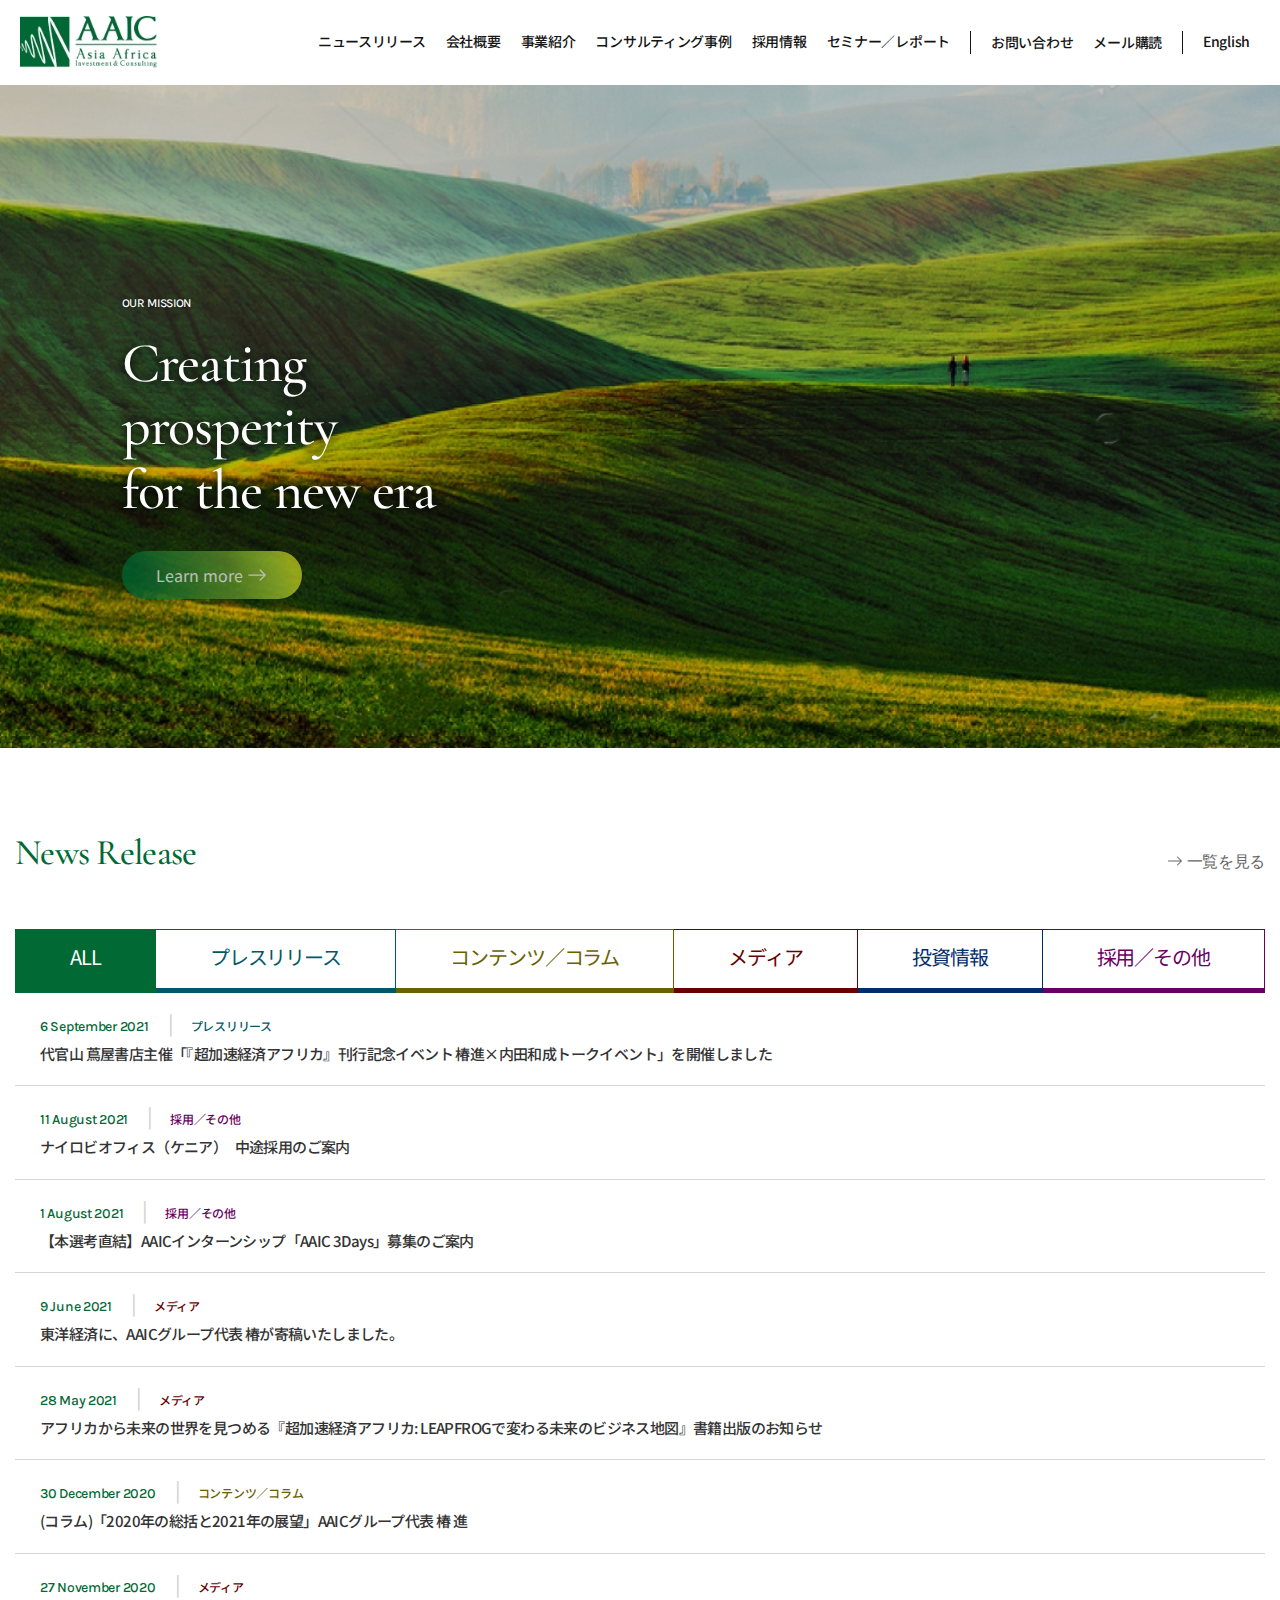
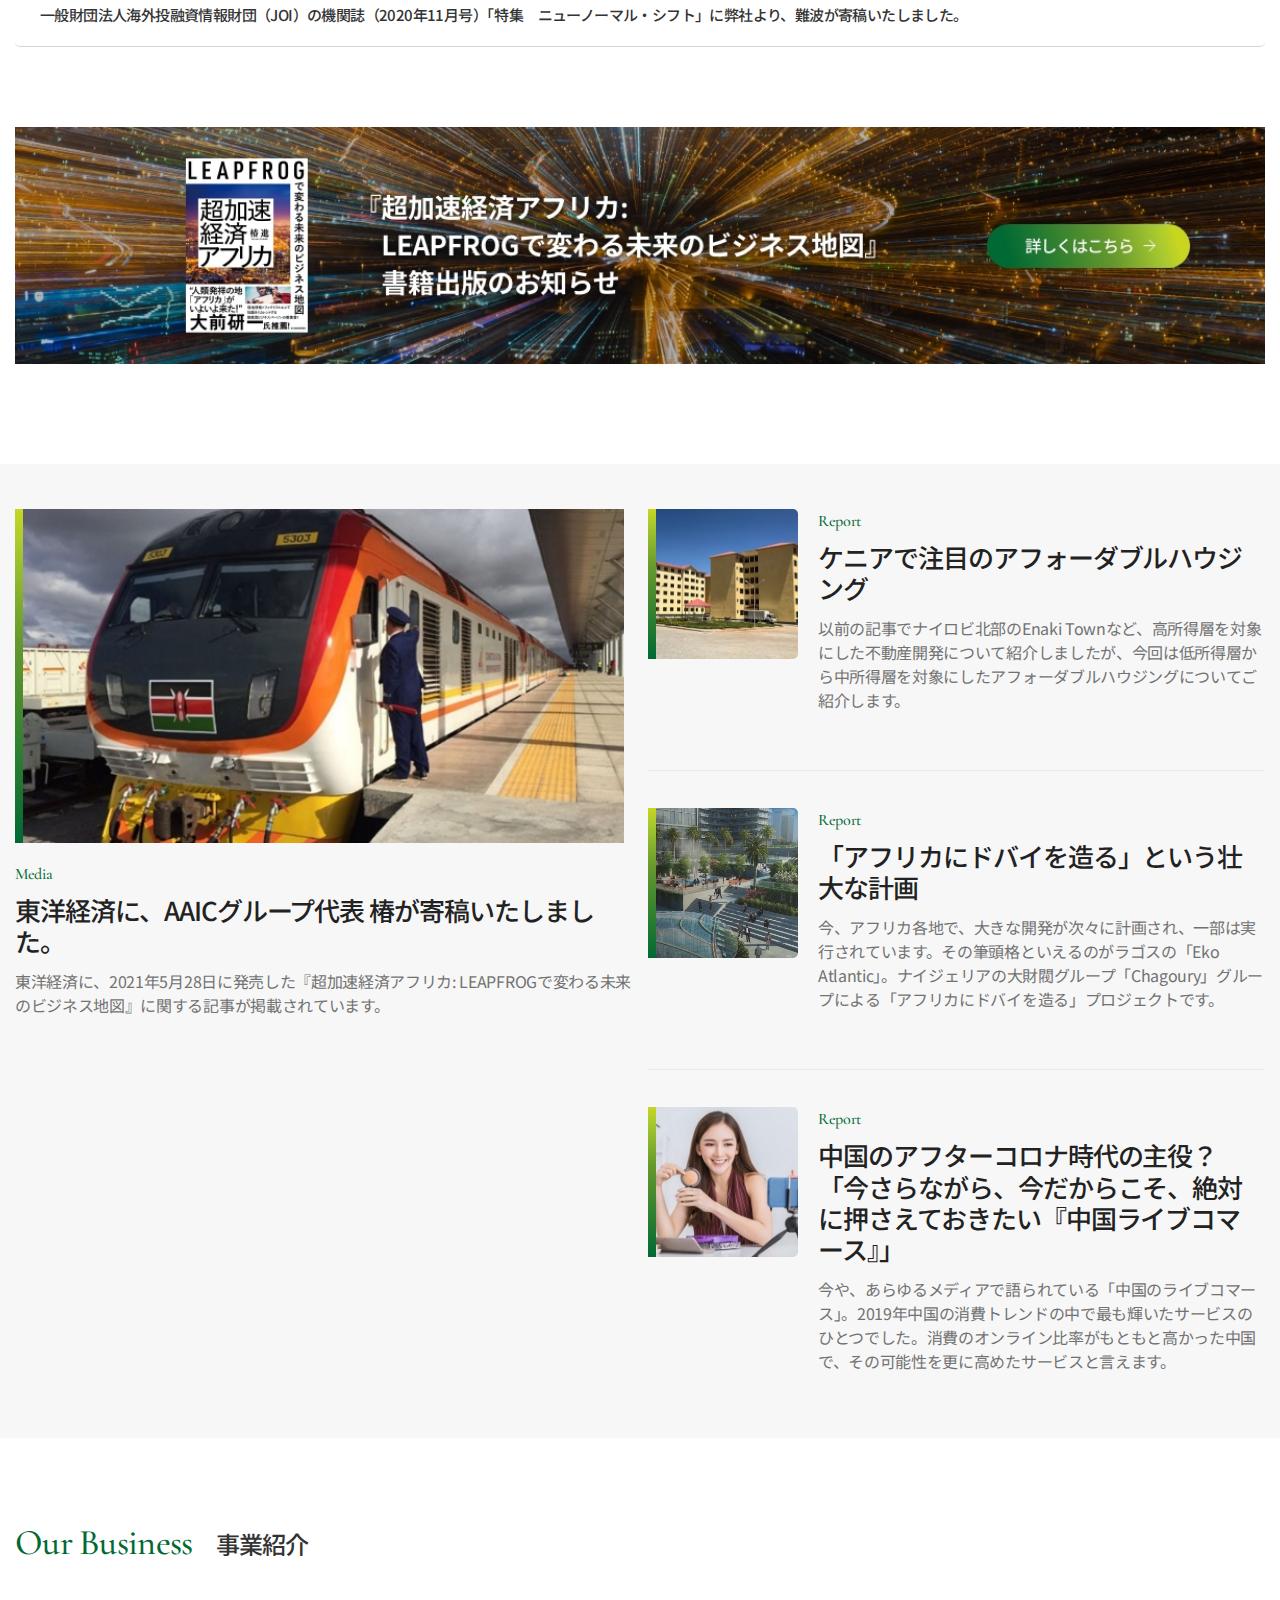
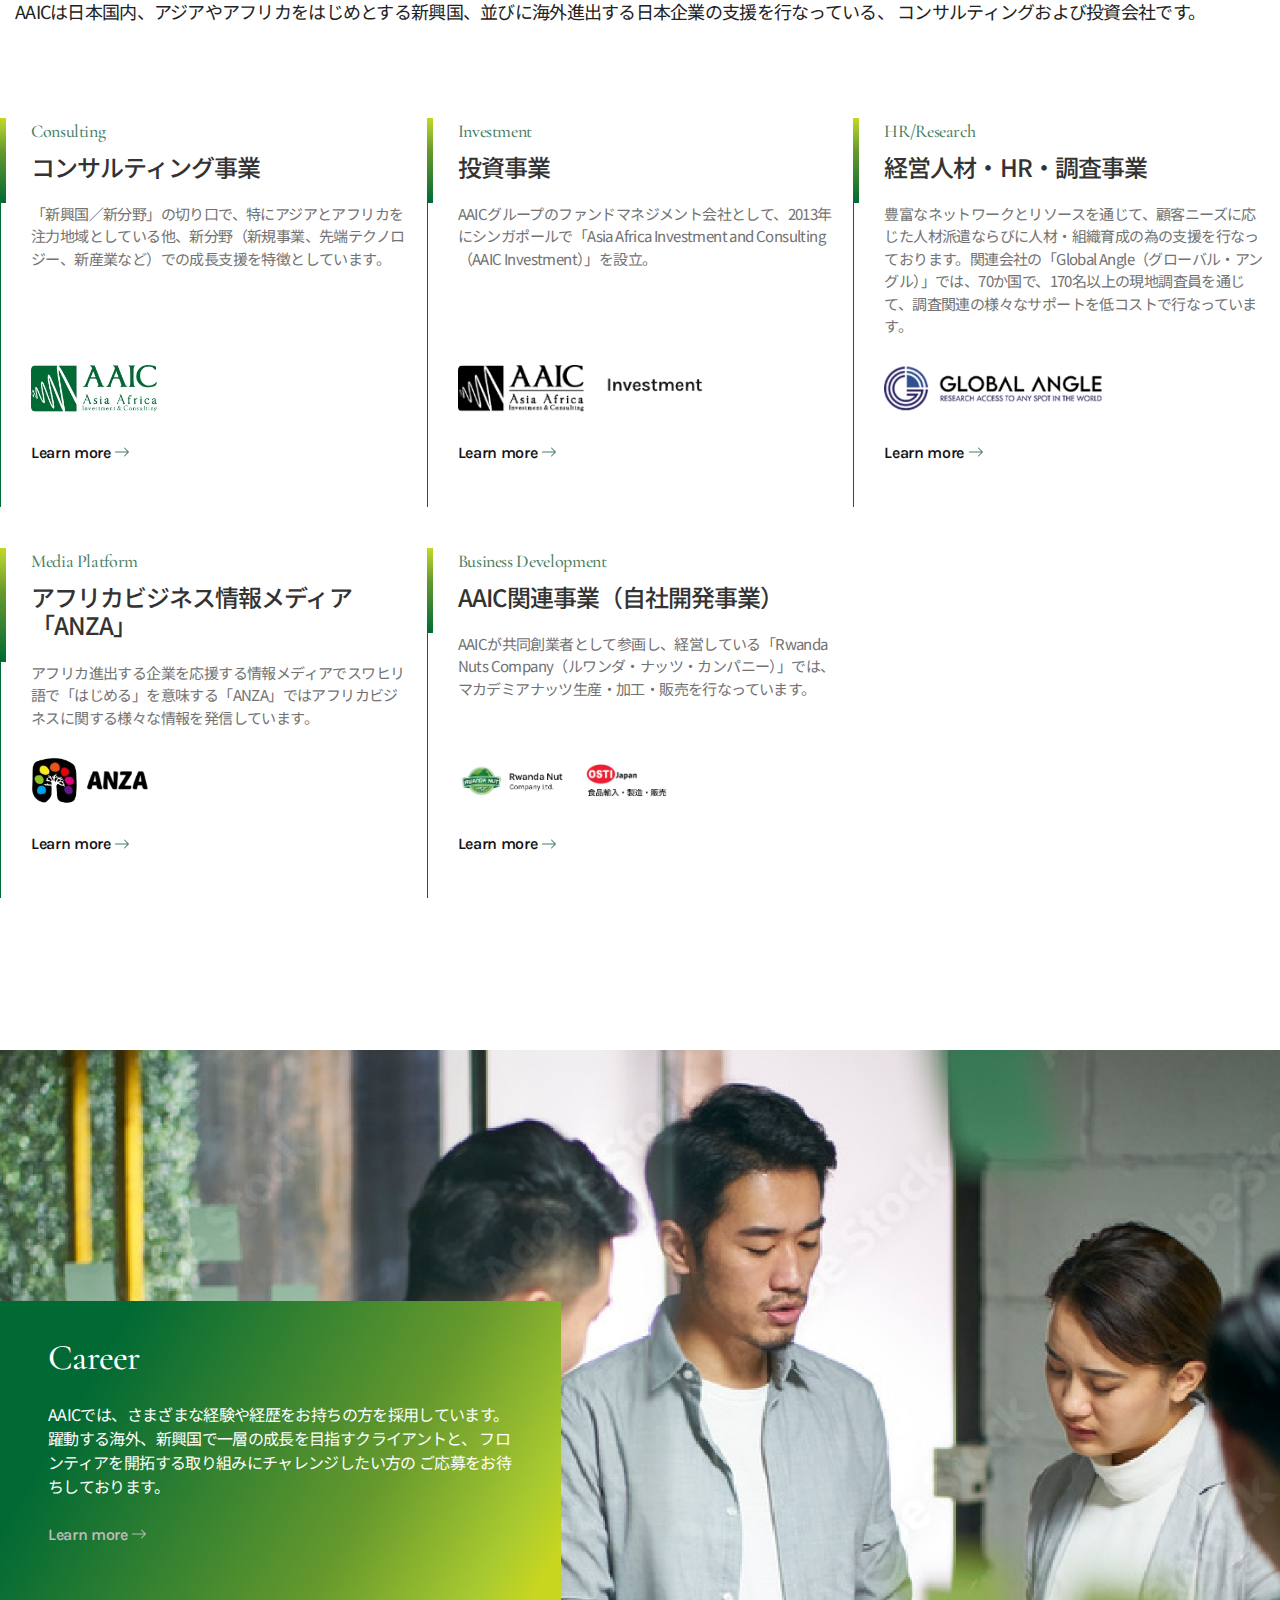
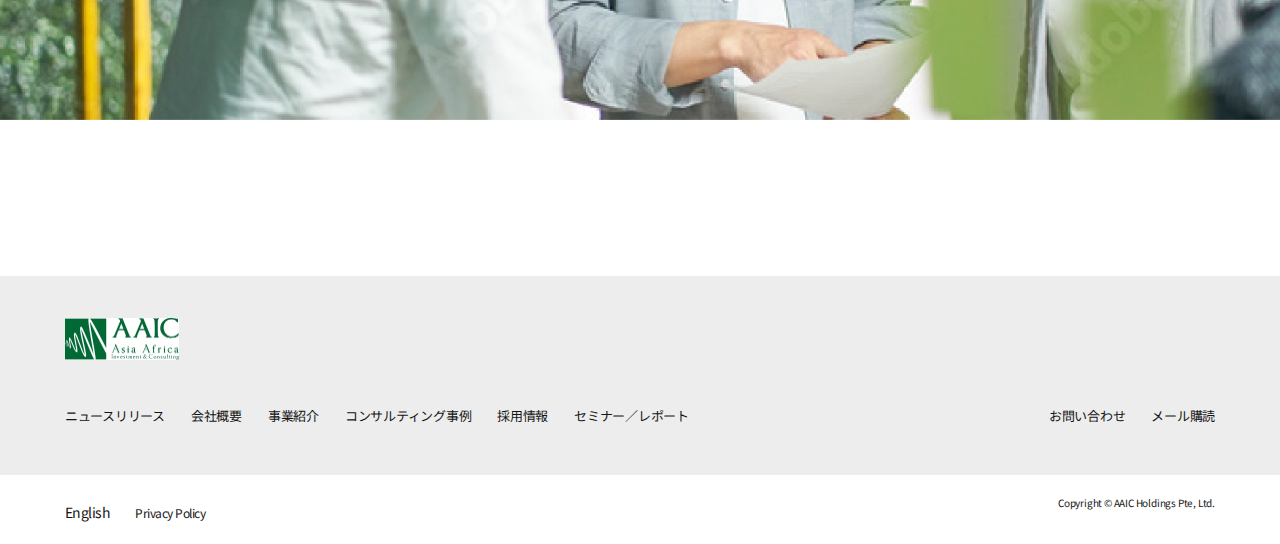
==== commit 30d39627: "deploy" ====
--- a/aaic/index.html
+++ b/aaic/index.html
@@ -1 +1 @@
-<!doctype html><html lang=""><head><meta charset="utf-8"><meta http-equiv="X-UA-Compatible" content="IE=edge"><meta name="viewport" content="width=device-width,initial-scale=1,shrink-to-fit=no"><link rel="icon" href="/aaic/favicon.ico"><title>aaic</title><script defer="defer" type="module" src="/aaic/js/chunk-vendors.37f1dc5b.js"></script><script defer="defer" type="module" src="/aaic/js/app.1e991159.js"></script><link href="/aaic/css/app.189c7857.css" rel="stylesheet"><script defer="defer" src="/aaic/js/chunk-vendors-legacy.cb19c74d.js" nomodule></script><script defer="defer" src="/aaic/js/app-legacy.31f6d39c.js" nomodule></script></head><body><noscript><strong>We're sorry but aaic doesn't work properly without JavaScript enabled. Please enable it to continue.</strong></noscript><div id="app"></div></body></html>+<!doctype html><html lang=""><head><meta charset="utf-8"><meta http-equiv="X-UA-Compatible" content="IE=edge"><meta name="viewport" content="width=device-width,initial-scale=1,shrink-to-fit=no"><link rel="icon" href="/aaic/favicon.ico"><title>aaic</title><script defer="defer" type="module" src="/aaic/js/chunk-vendors.37f1dc5b.js"></script><script defer="defer" type="module" src="/aaic/js/app.07d245cb.js"></script><link href="/aaic/css/app.189c7857.css" rel="stylesheet"><script defer="defer" src="/aaic/js/chunk-vendors-legacy.cb19c74d.js" nomodule></script><script defer="defer" src="/aaic/js/app-legacy.b98b738e.js" nomodule></script></head><body><noscript><strong>We're sorry but aaic doesn't work properly without JavaScript enabled. Please enable it to continue.</strong></noscript><div id="app"></div></body></html>